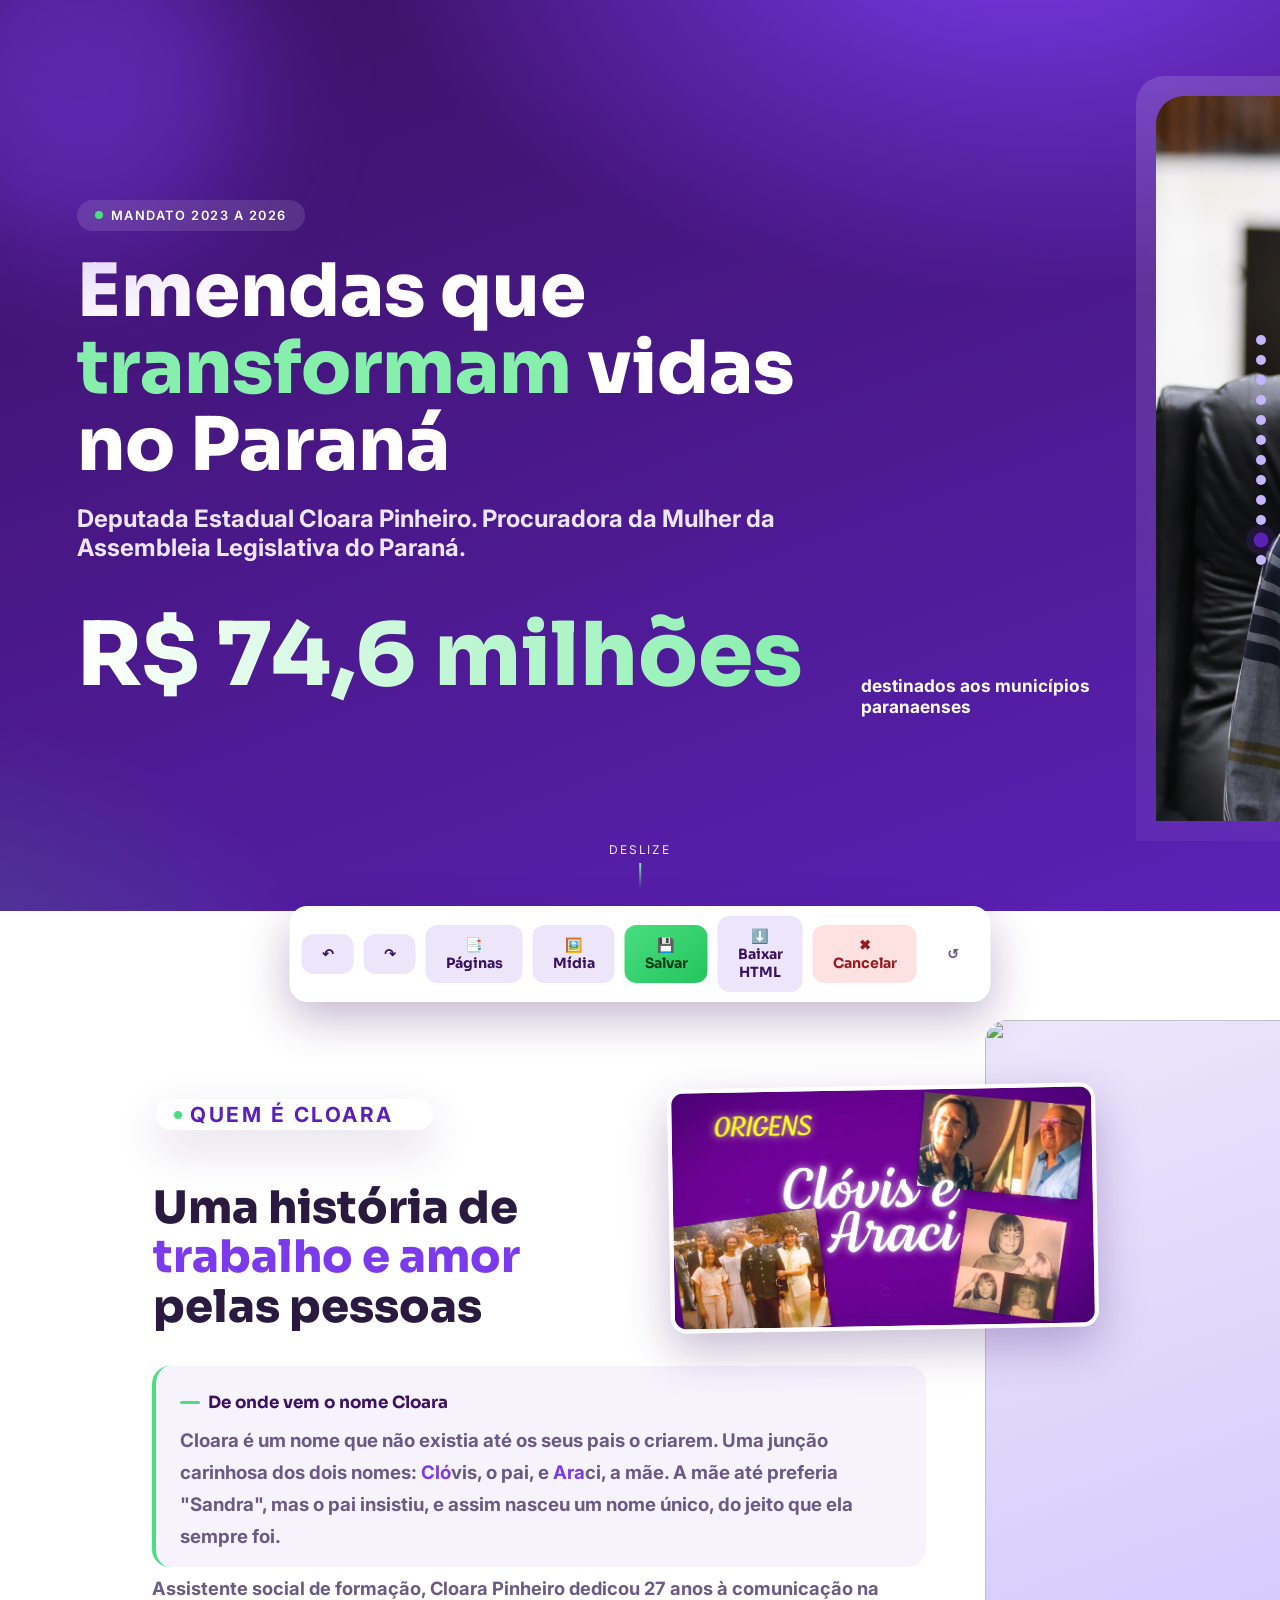
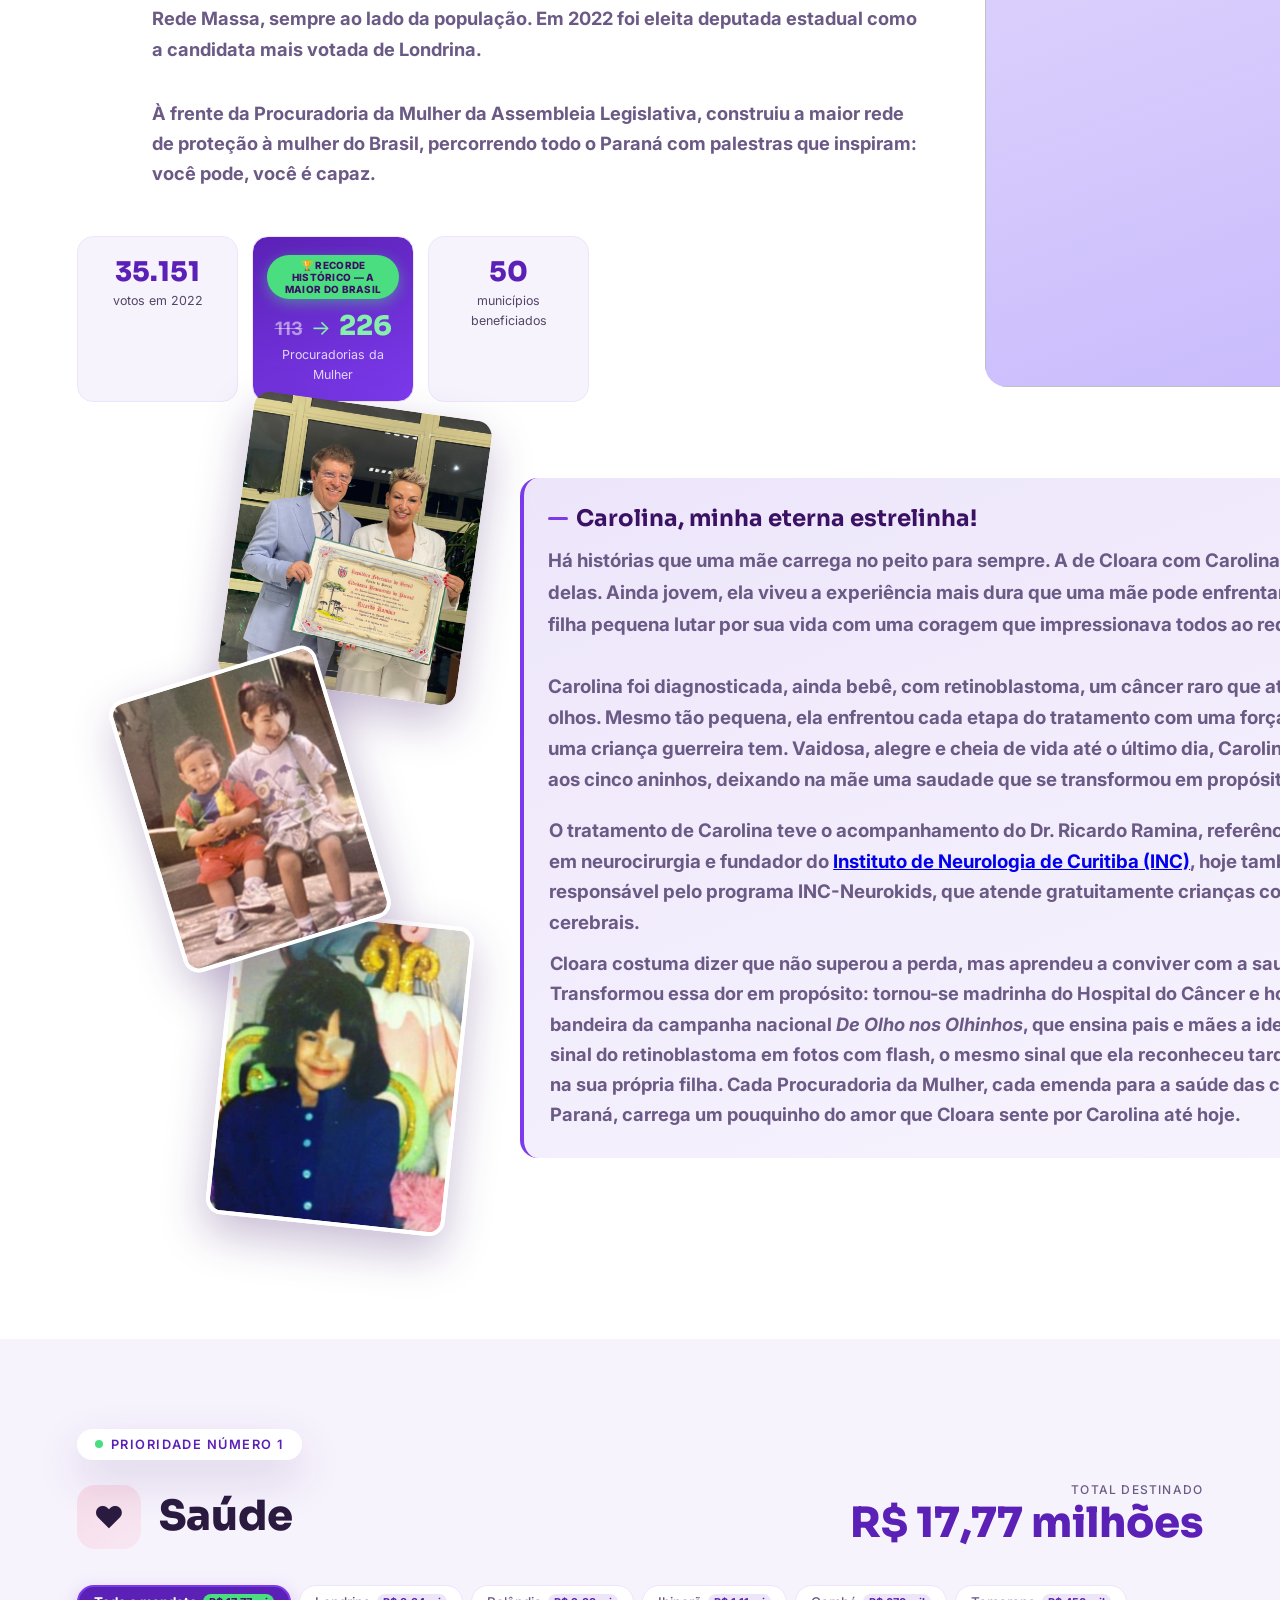
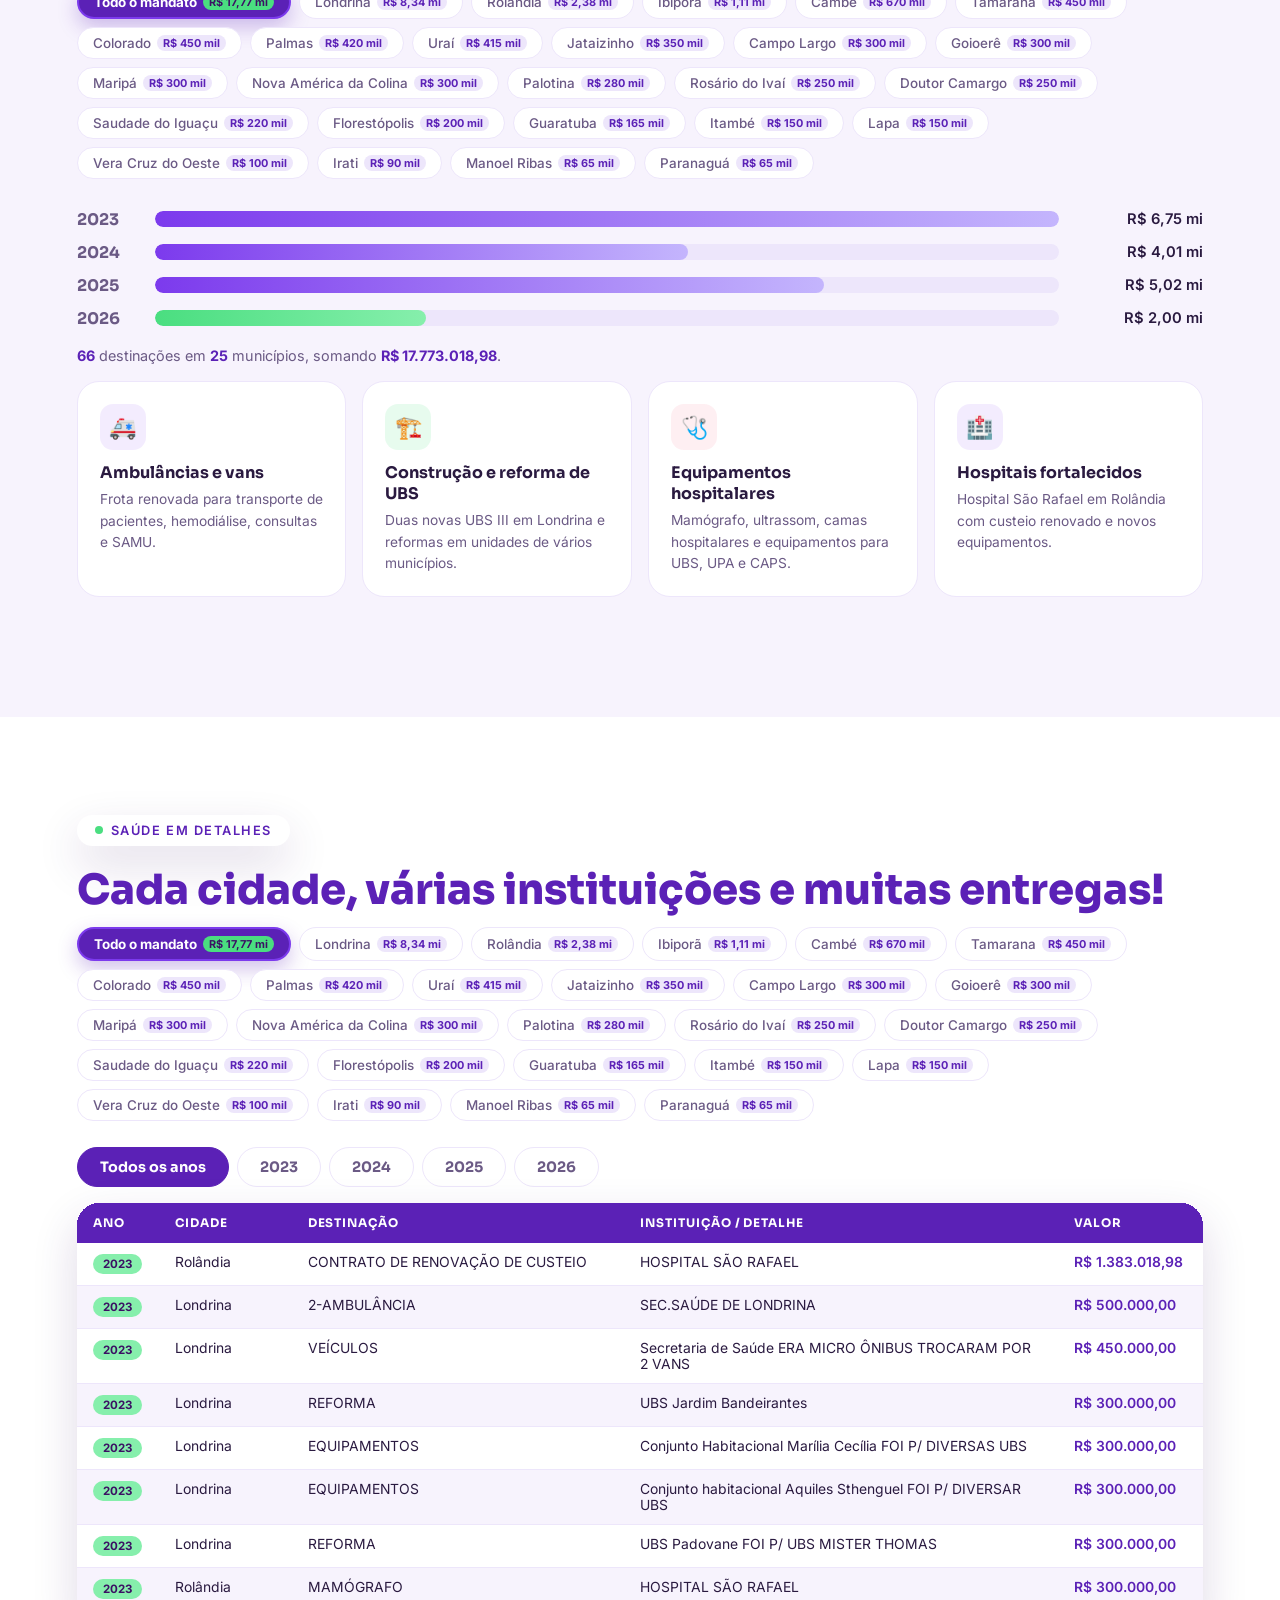
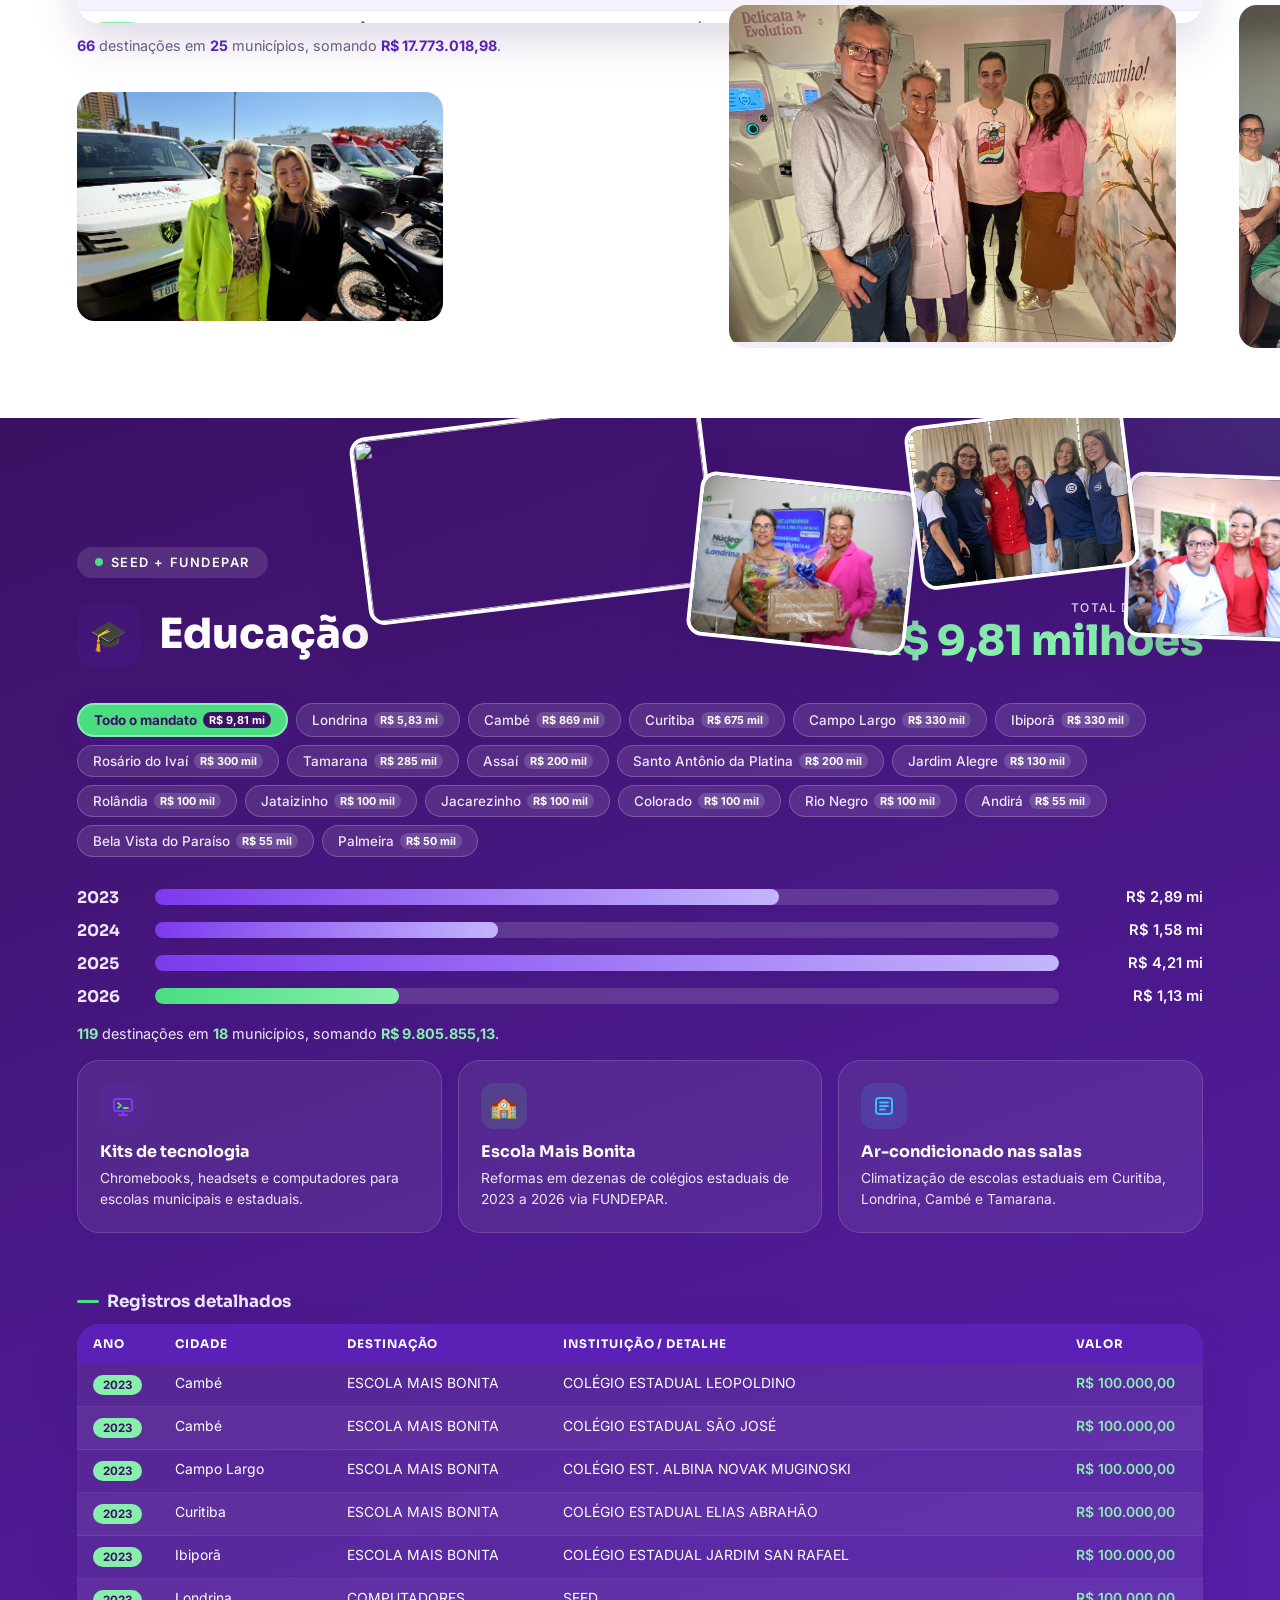
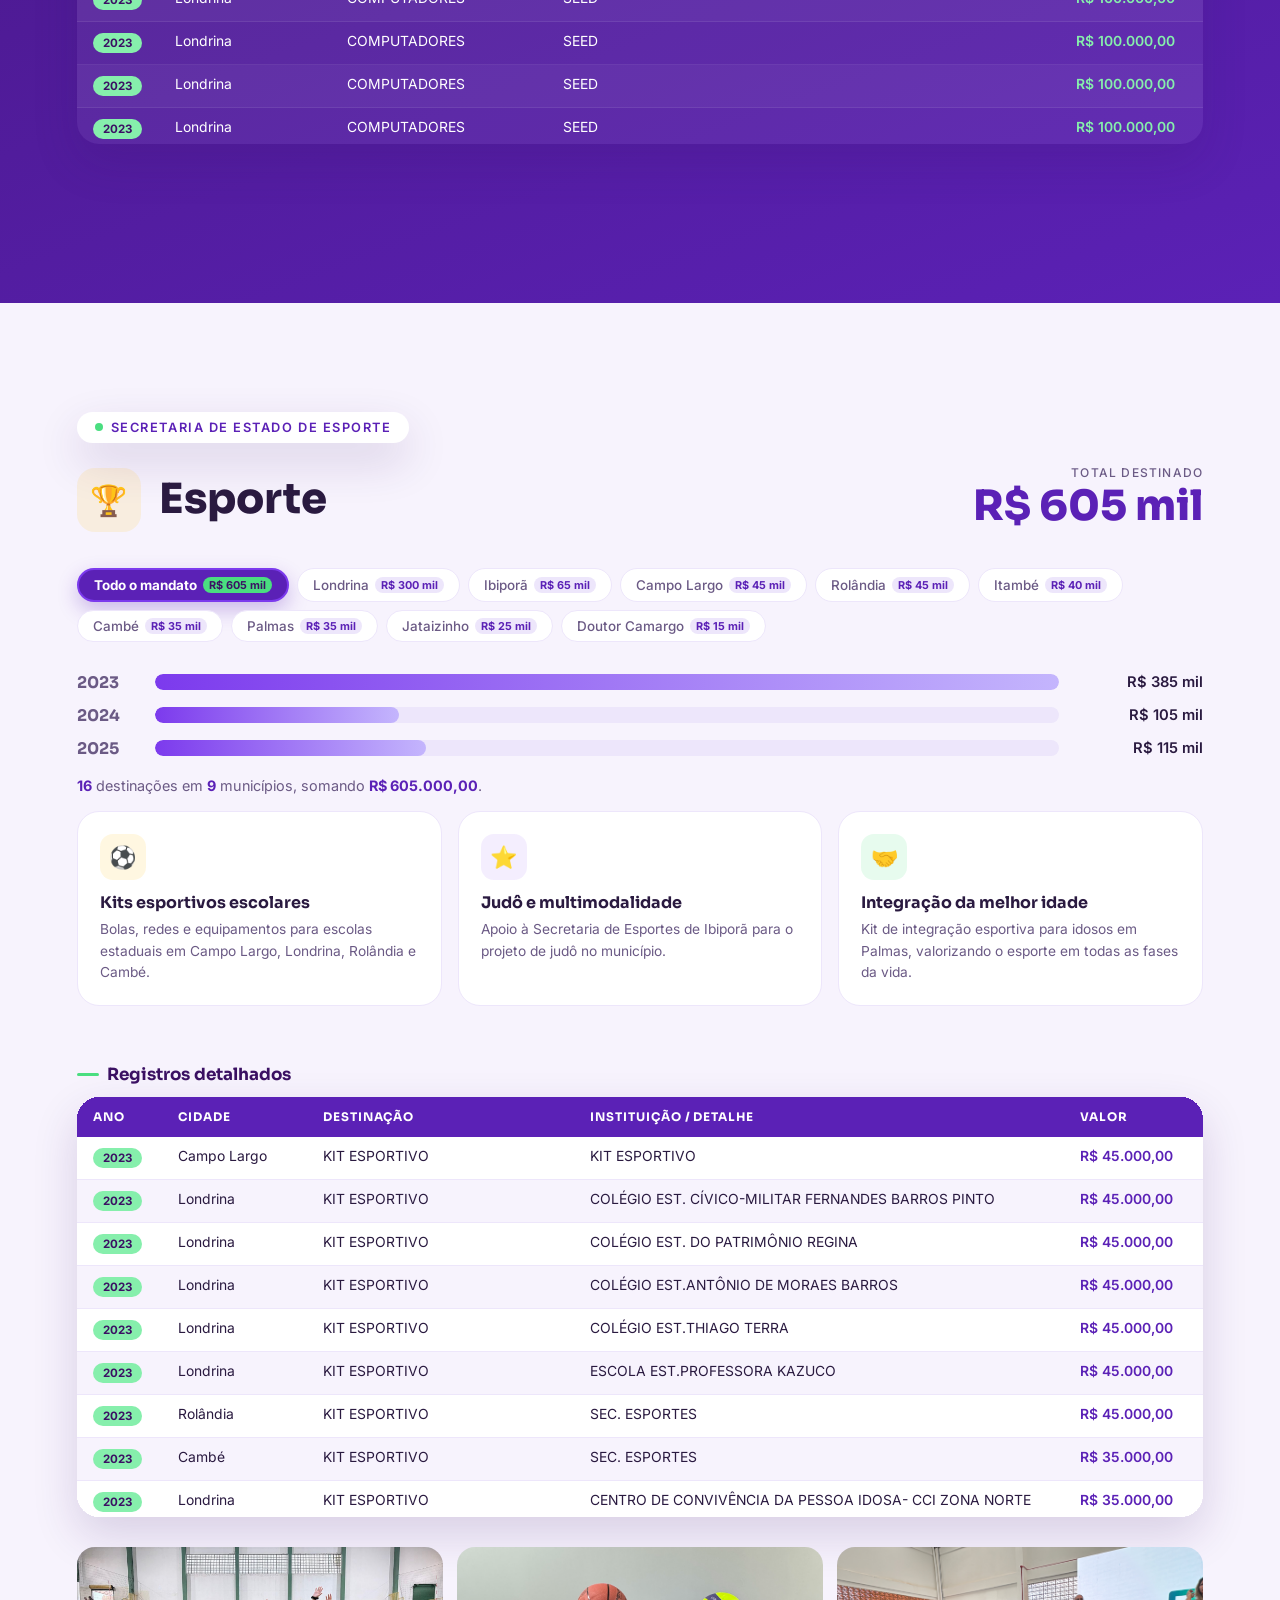
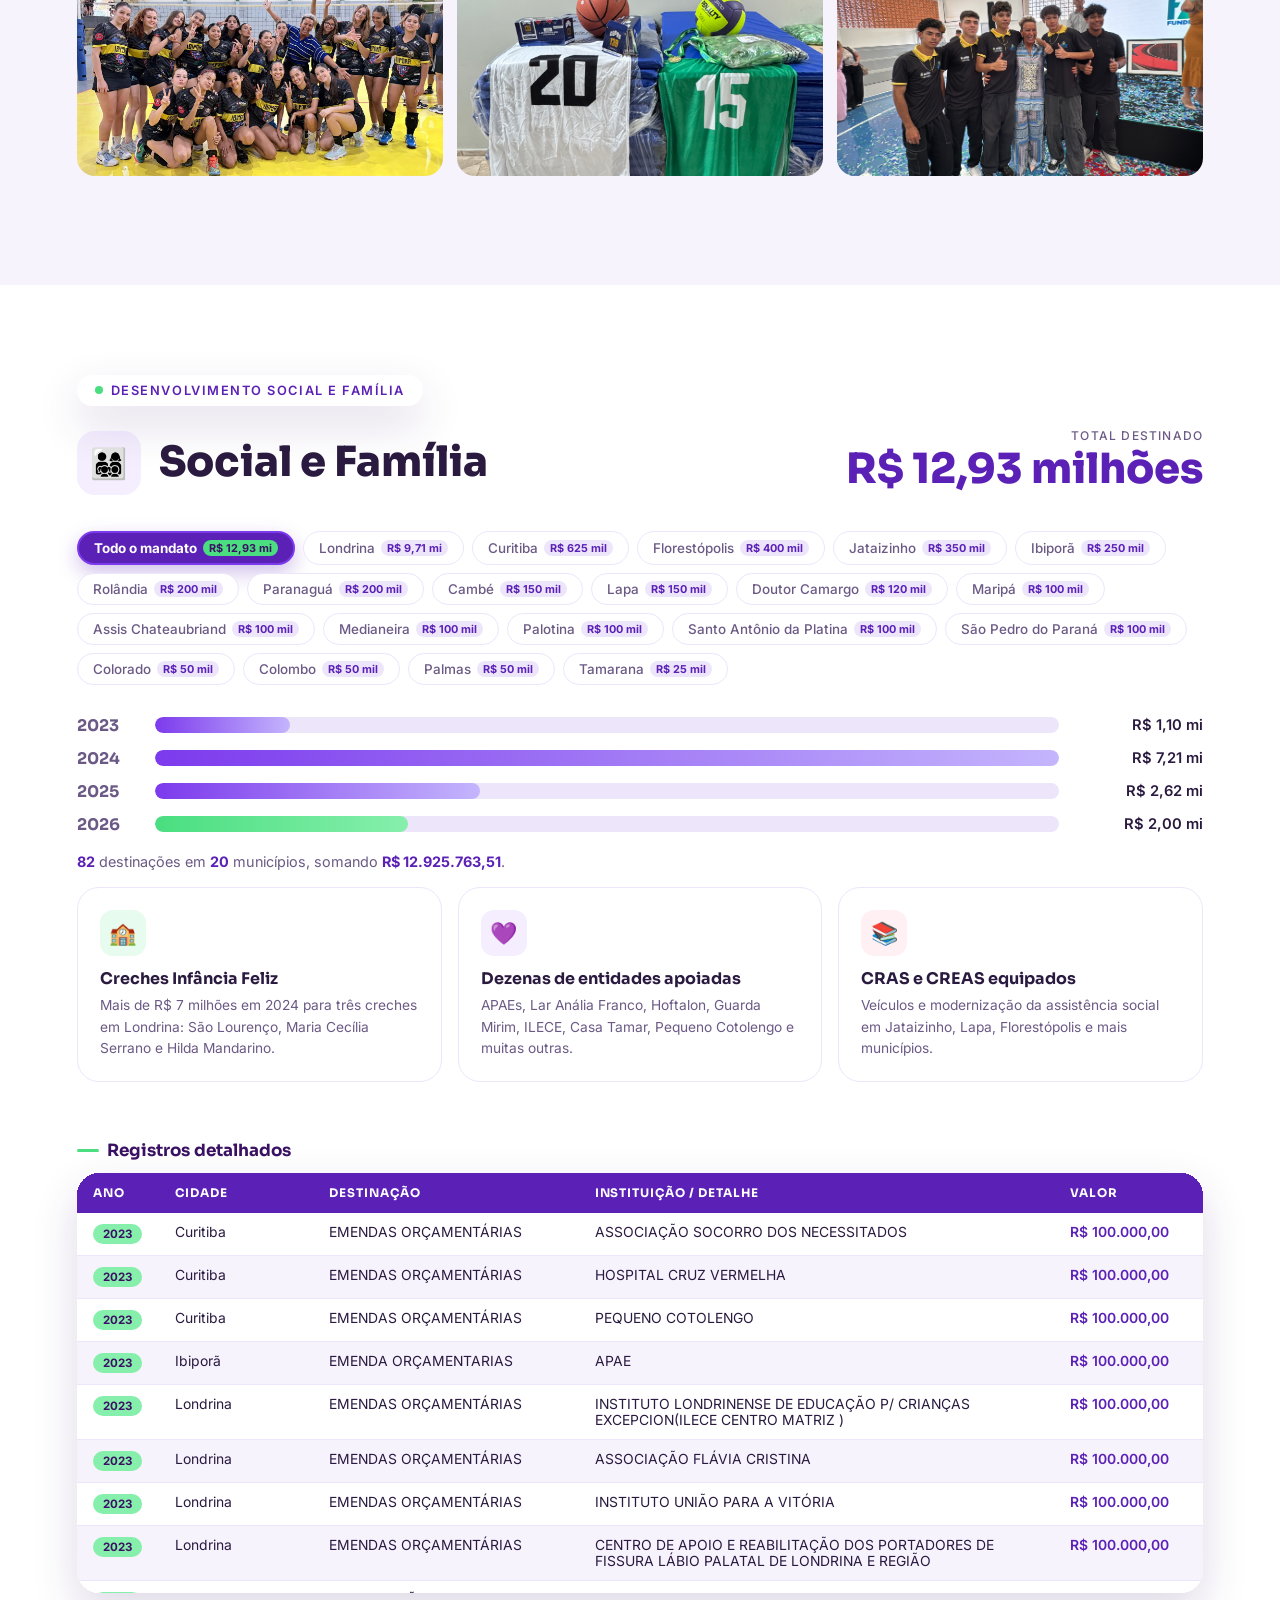
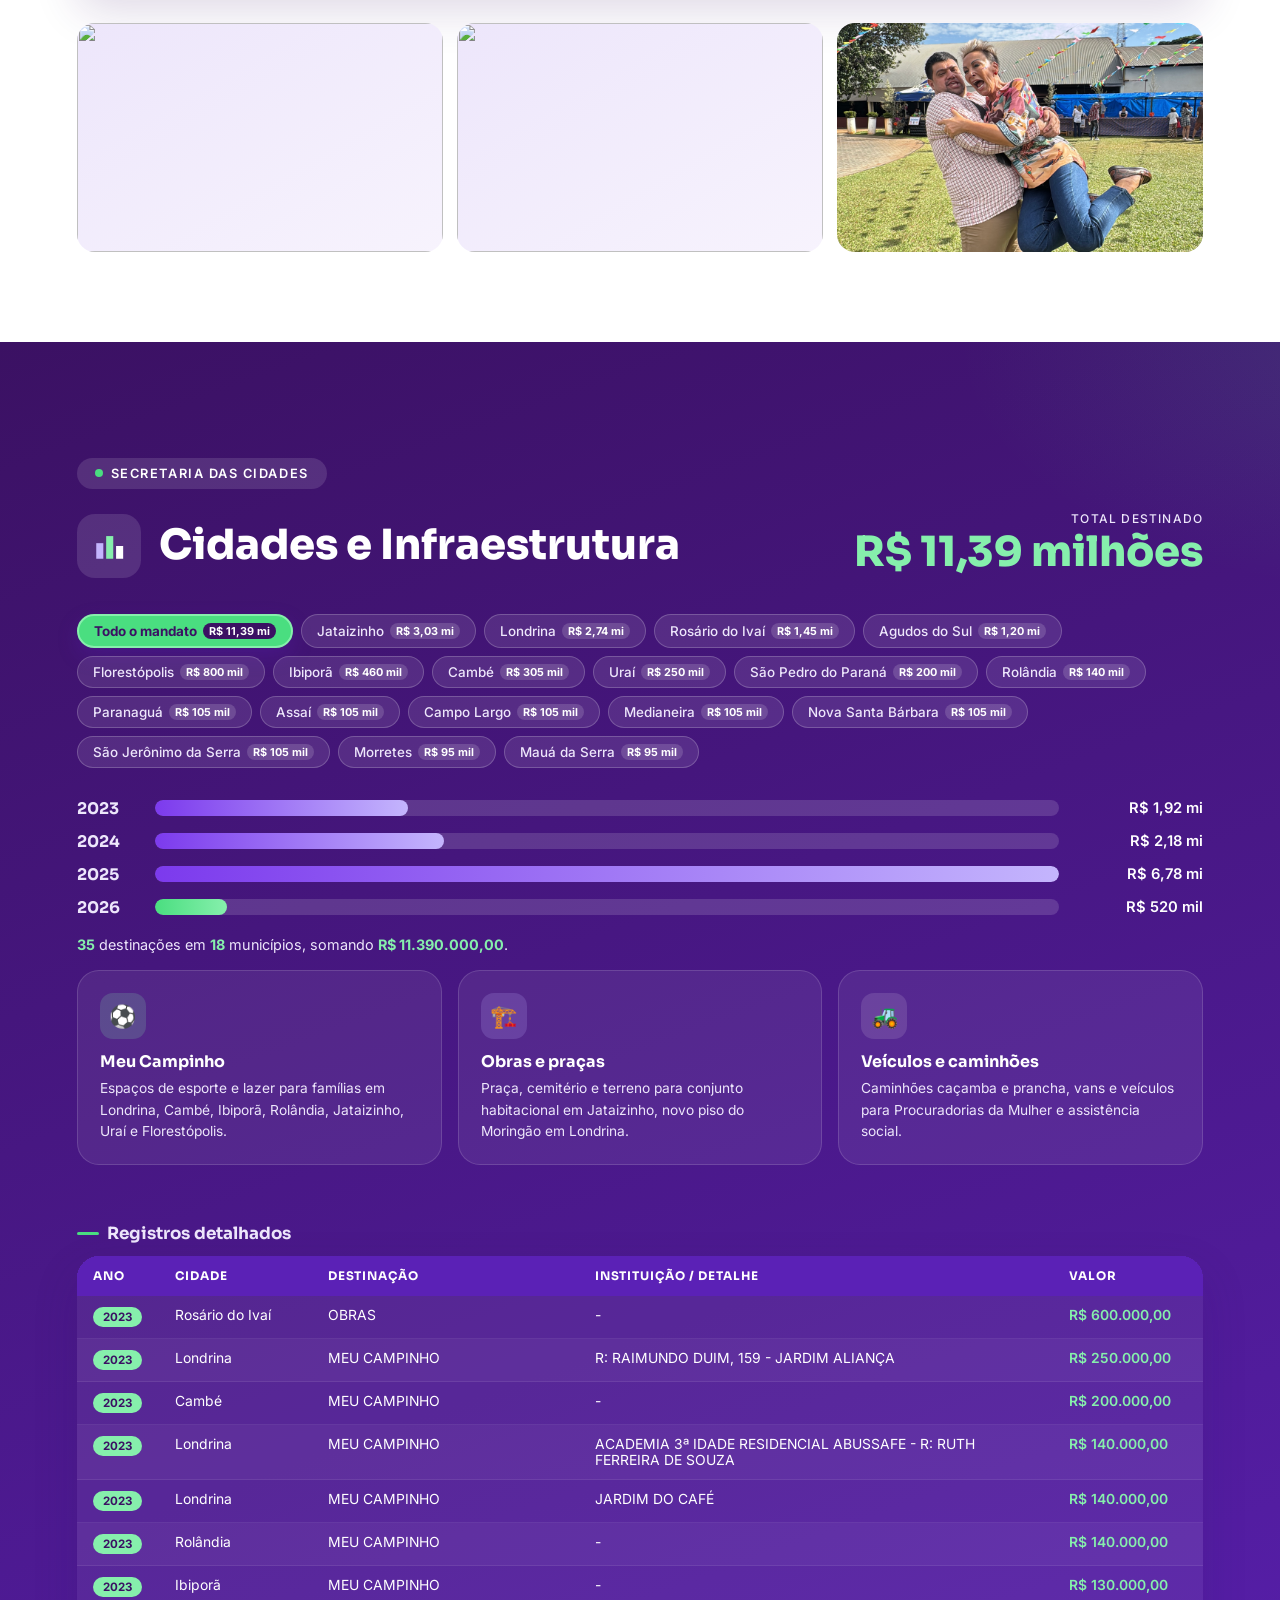
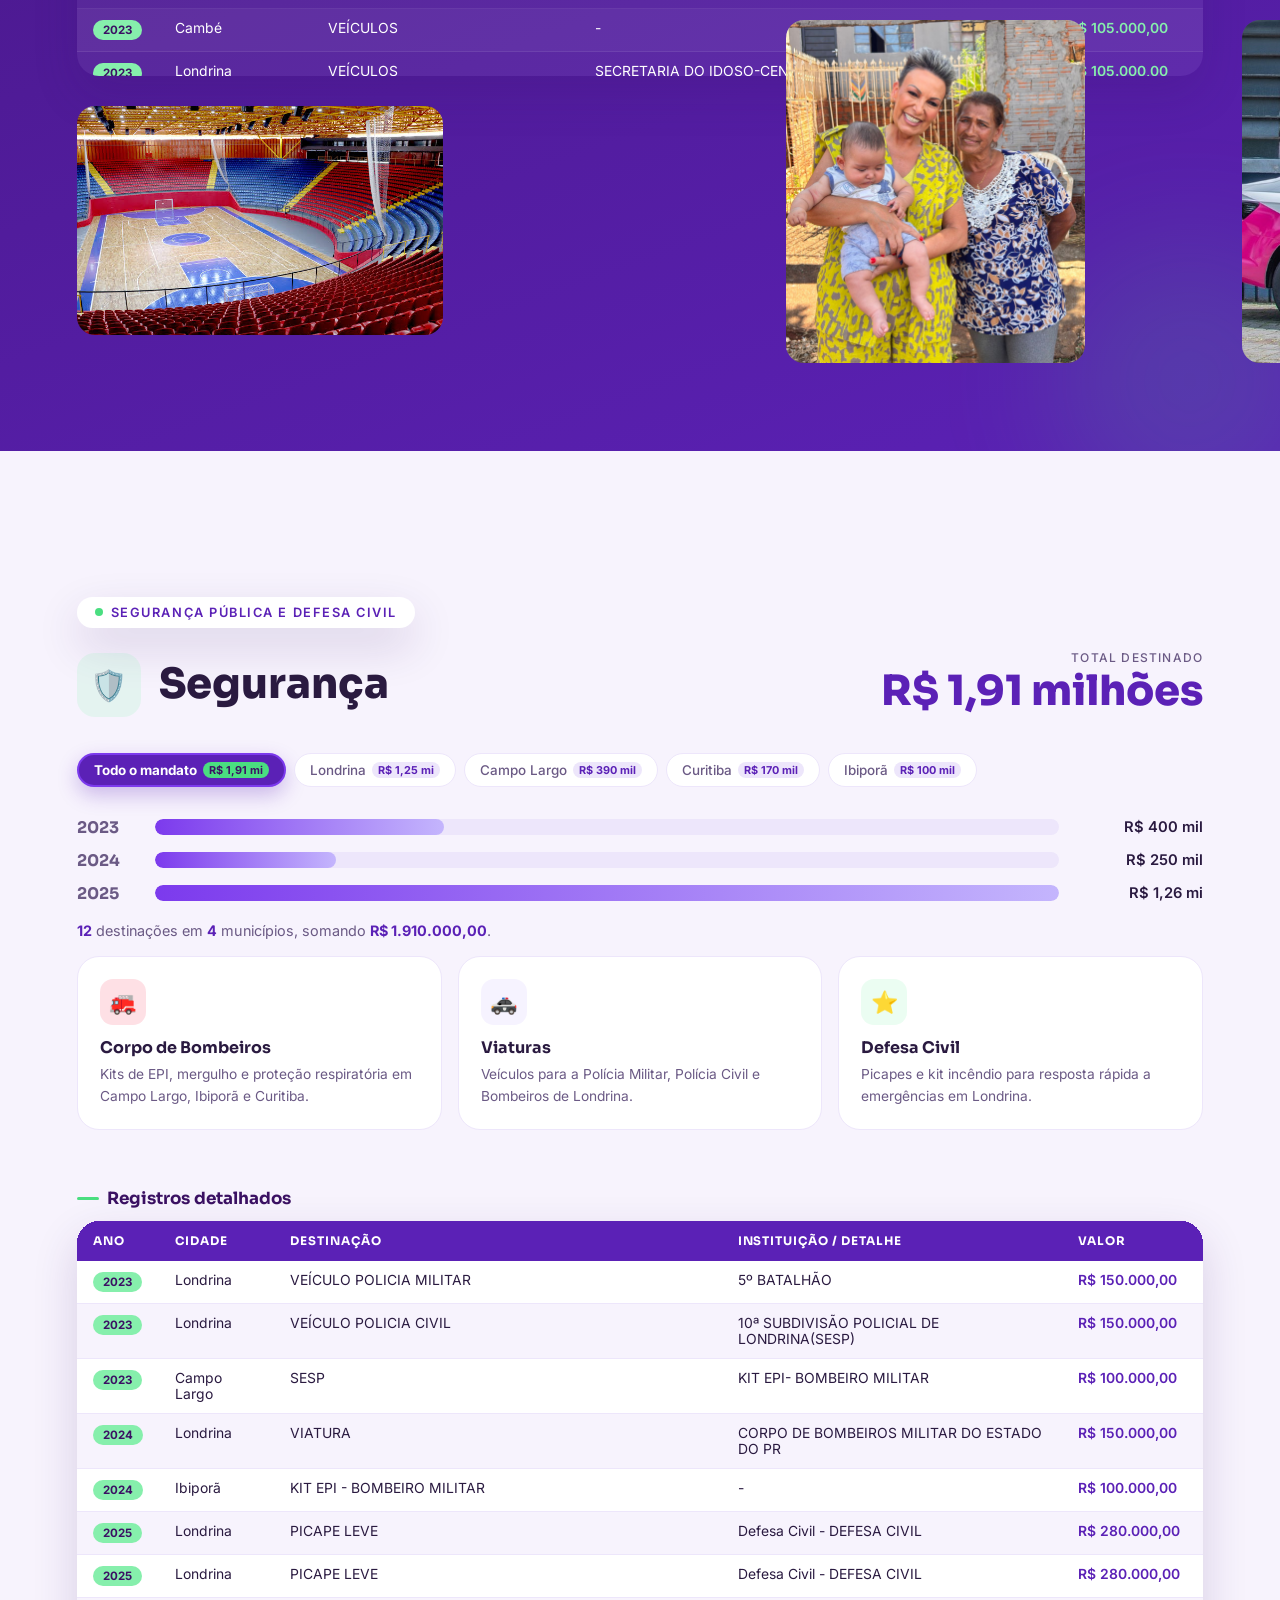
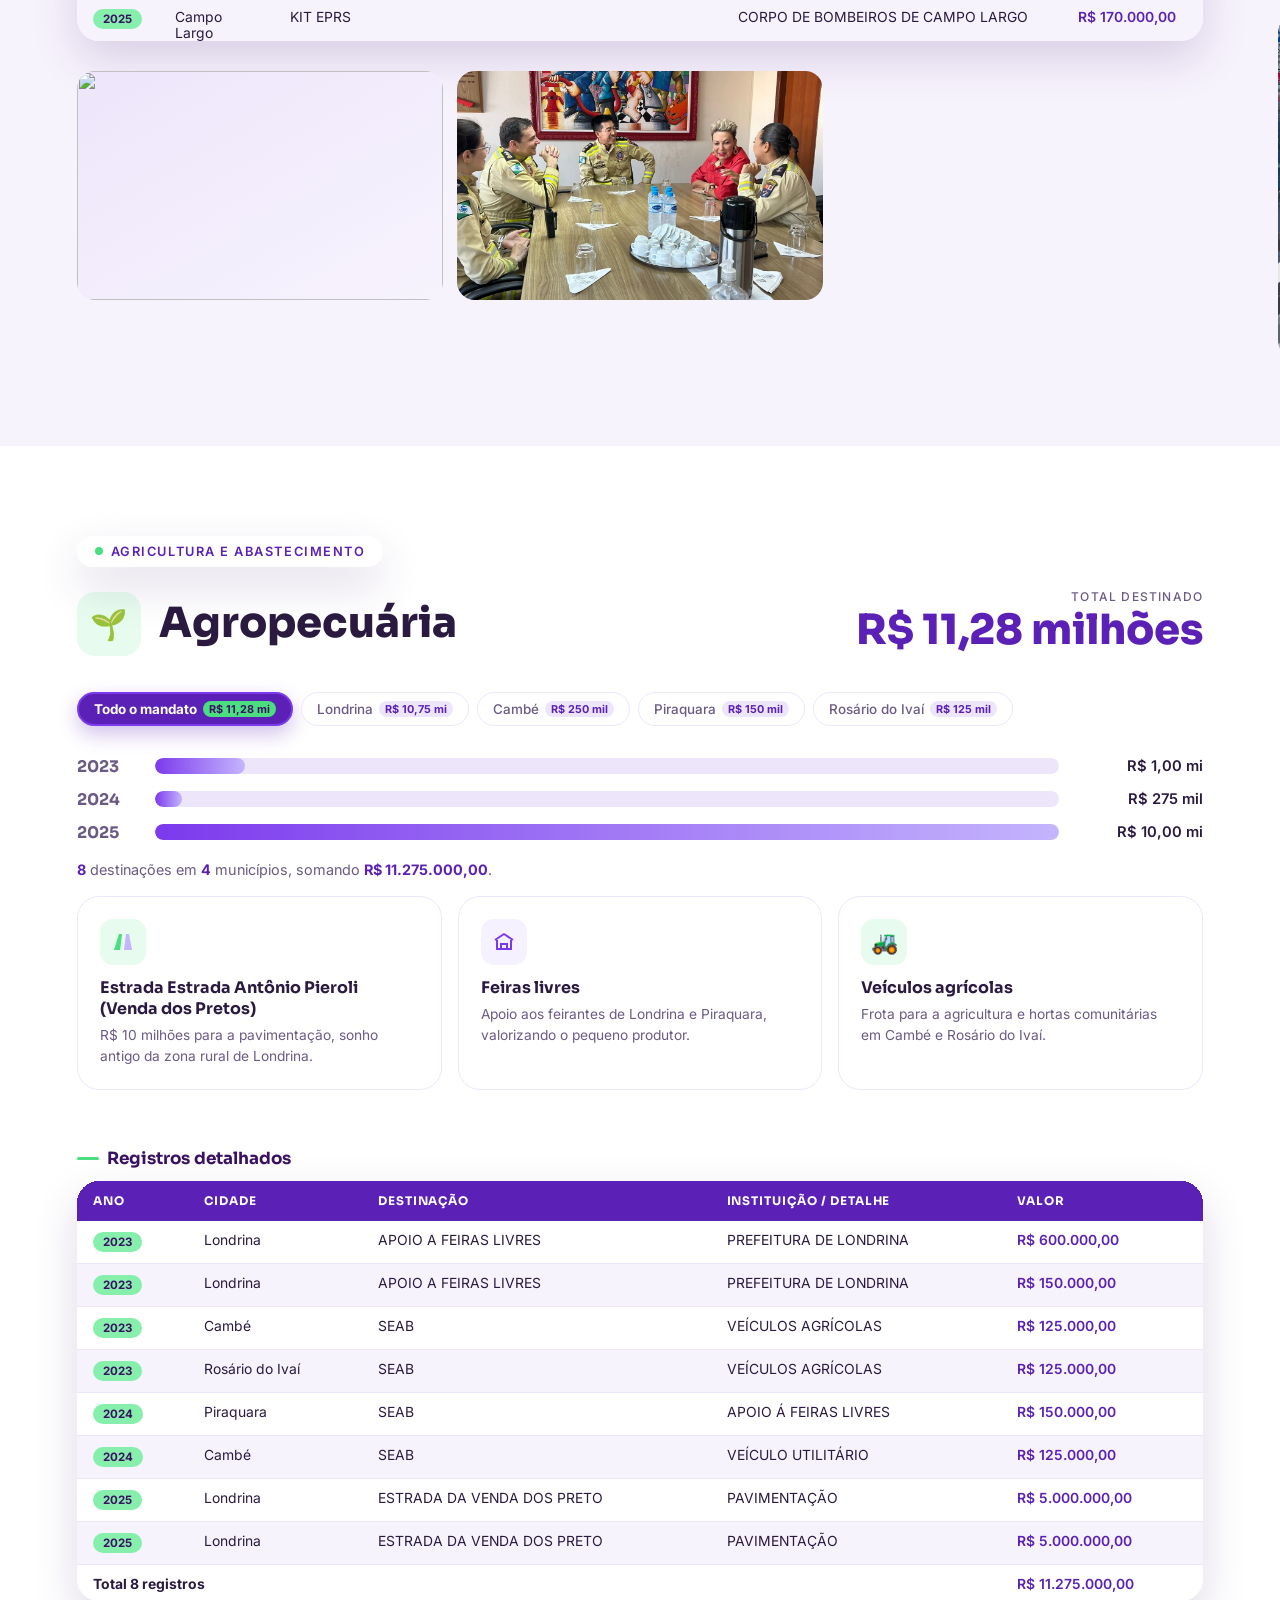
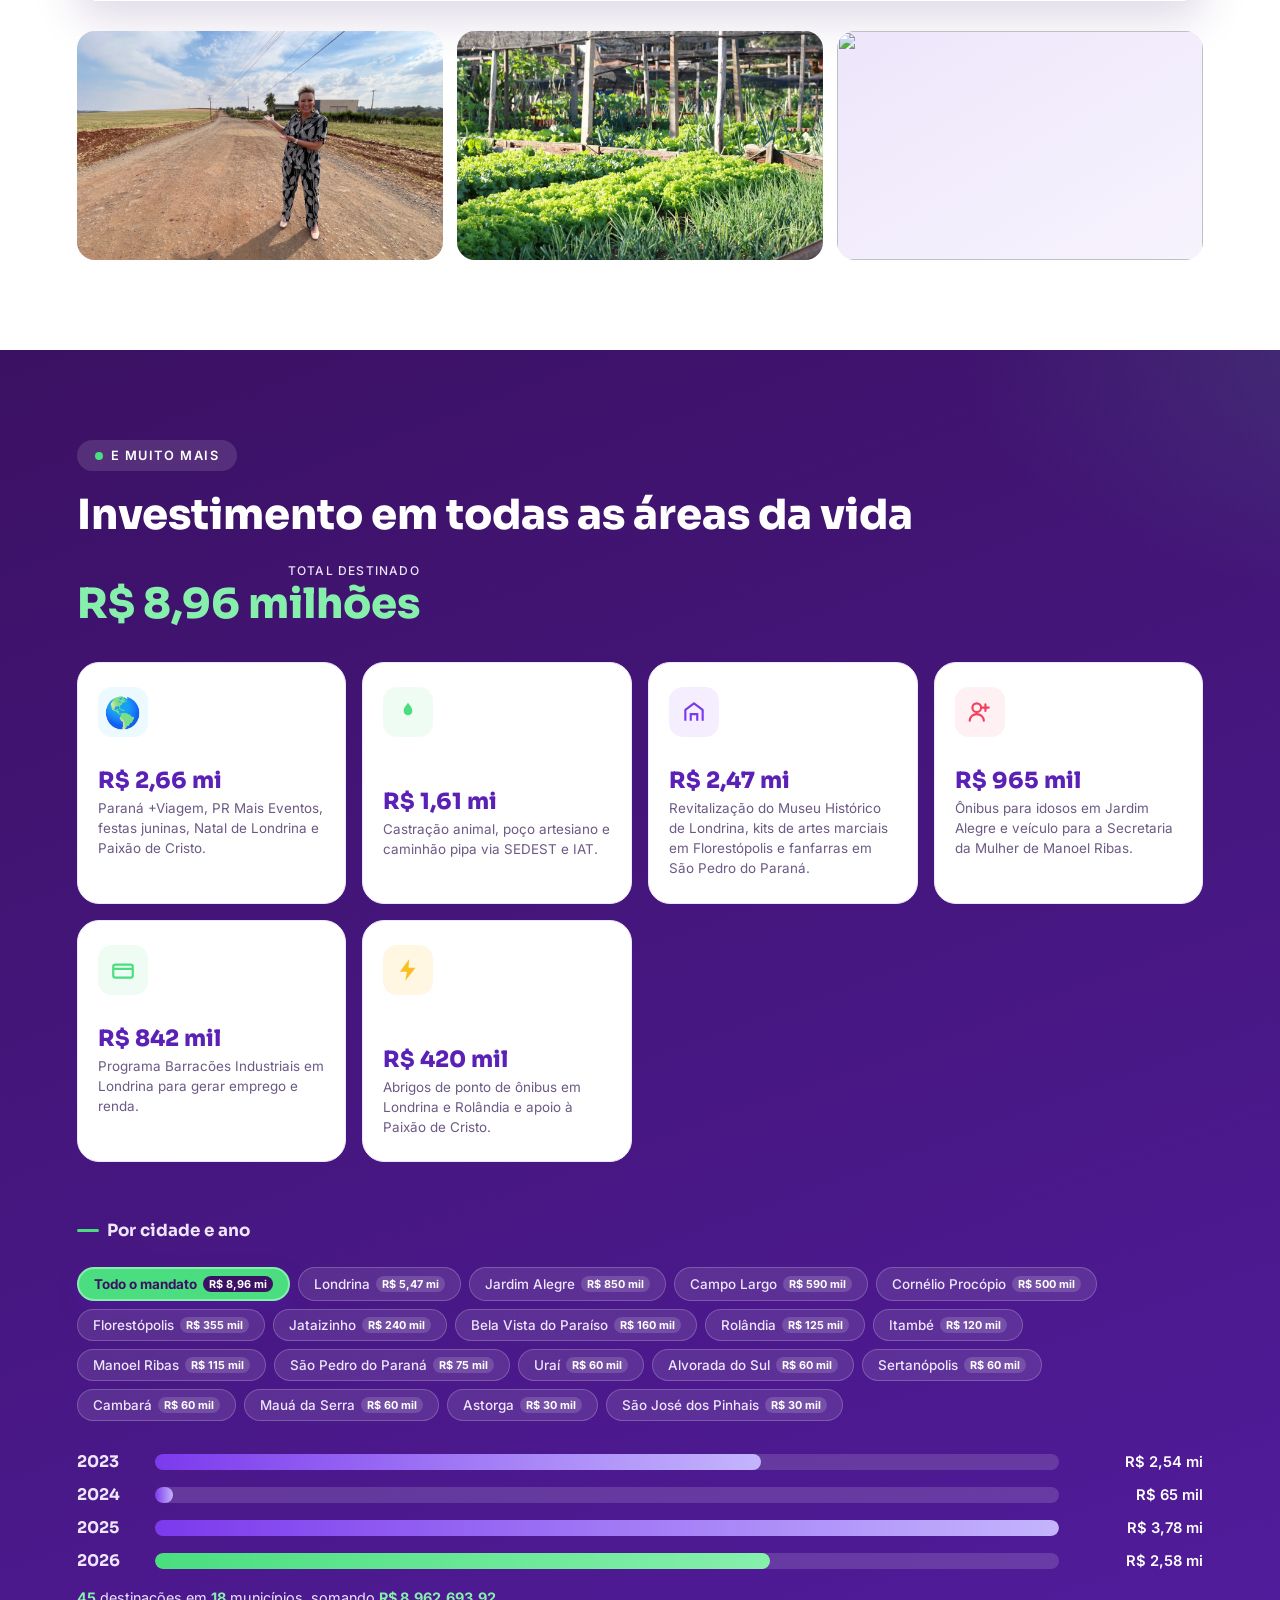
==== index.html @ 6454e016 "Add historic record highlight: 113 to 226 Procuradorias da Mulher" ====
<!DOCTYPE html>
<html lang="pt-BR">
<head>
<meta charset="UTF-8">
<meta name="viewport" content="width=1440">
<title>Emendas Destinadas | Deputada Cloara Pinheiro</title>
<link rel="preconnect" href="https://fonts.googleapis.com">
<link href="https://fonts.googleapis.com/css2?family=Sora:wght@400;600;700;800&amp;family=Inter:wght@400;500;600&amp;display=swap" rel="stylesheet">
<style>
:root{
  --roxo-900:#3B1163;--roxo-700:#5B21B6;--roxo-500:#7C3AED;
  --lilas-300:#C4B5FD;--lilas-100:#EDE6FB;--lilas-50:#F7F3FD;
  --verde-300:#86EFAC;--verde-400:#4ADE80;--verde-glow:rgba(134,239,172,.45);
  --branco:#FFFFFF;--texto:#2A1A40;--texto-suave:#6B5A85;
  --radius:22px;--shadow:0 18px 45px rgba(59,17,99,.16);
}
*{margin:0;padding:0;box-sizing:border-box}
html{scroll-behavior:smooth}
body{font-family:'Inter',sans-serif;color:var(--texto);background:var(--lilas-50);overflow-x:hidden}
h1,h2,h3,h4,.display{font-family:'Sora',sans-serif}

.nav-dots{position:fixed;right:14px;top:50%;transform:translateY(-50%);display:flex;flex-direction:column;gap:10px;z-index:90}
.nav-dots a{width:10px;height:10px;border-radius:50%;background:var(--lilas-300);transition:.3s;display:block}
.nav-dots a.ativo{background:var(--roxo-700);transform:scale(1.5);box-shadow:0 0 0 5px rgba(124,58,237,.15)}
@media(max-width:720px){.nav-dots{display:none}}

section{min-height:100svh;padding:90px 6vw;display:flex;flex-direction:column;justify-content:center;position:relative;overflow:hidden}
.tag{display:inline-flex;align-items:center;gap:8px;background:var(--branco);color:var(--roxo-700);font-weight:600;font-size:.8rem;letter-spacing:.12em;text-transform:uppercase;padding:8px 18px;border-radius:999px;box-shadow:var(--shadow);width:max-content;margin-bottom:22px}
.tag .pontinho{width:8px;height:8px;border-radius:50%;background:var(--verde-400);animation:pulseDot 2s infinite}
@keyframes pulseDot{0%,100%{box-shadow:0 0 0 0 var(--verde-glow)}50%{box-shadow:0 0 0 8px transparent}}

/* HERO */
.hero{background:radial-gradient(1200px 700px at 80% -10%,#7C3AED 0%,transparent 55%),radial-gradient(900px 600px at -10% 110%,#4ADE8033 0%,transparent 50%),linear-gradient(160deg,var(--roxo-900) 0%,var(--roxo-700) 100%);color:var(--branco);align-items:flex-start}
.hero .tag{background:rgba(255,255,255,.12);color:var(--branco);box-shadow:none;backdrop-filter:blur(6px)}
.hero h1{font-size:clamp(2.2rem,6vw,4.6rem);font-weight:800;line-height:1.05;max-width:14ch}
.hero h1 span{color:var(--verde-300)}
.hero p.sub{margin-top:20px;font-size:clamp(1rem,2vw,1.25rem);color:var(--lilas-100);max-width:46ch}
.hero .valor-hero{margin-top:38px;display:flex;align-items:baseline;gap:14px;flex-wrap:wrap}
.hero .valor-hero .num{font-family:'Sora',sans-serif;font-size:clamp(2.6rem,8vw,5.5rem);font-weight:800;background:linear-gradient(90deg,#fff,var(--verde-300));-webkit-background-clip:text;background-clip:text;color:transparent}
.hero .valor-hero small{font-size:clamp(.9rem,1.6vw,1.15rem);color:var(--lilas-100)}
.foto-capa{position:absolute;right:5vw;bottom:0;width:min(420px,42vw);aspect-ratio:3/4;border-radius:28px 28px 0 0;background:linear-gradient(180deg,rgba(255,255,255,.14),rgba(255,255,255,.05));border:2px dashed rgba(255,255,255,.35);border-bottom:none;display:flex;align-items:center;justify-content:center;color:var(--lilas-100);font-size:.9rem;text-align:center;padding:20px;backdrop-filter:blur(4px)}
.foto-capa img{width:100%;height:100%;object-fit:cover;border-radius:28px 28px 0 0}
@media(max-width:860px){
  .foto-capa{position:relative;right:auto;width:100%;max-width:340px;margin:40px auto 0;aspect-ratio:4/3;border-radius:24px;border-bottom:2px dashed rgba(255,255,255,.35)}
  .hero{align-items:center;text-align:center}.hero .tag{margin-inline:auto}.hero .valor-hero{justify-content:center}
}
.scroll-hint{position:absolute;left:50%;bottom:22px;transform:translateX(-50%);color:var(--lilas-100);font-size:.75rem;letter-spacing:.15em;text-transform:uppercase;display:flex;flex-direction:column;align-items:center;gap:6px}
.scroll-hint .seta{width:2px;height:26px;background:linear-gradient(180deg,var(--verde-300),transparent);animation:desce 1.6s infinite}
@keyframes desce{0%{transform:scaleY(.2);transform-origin:top}60%{transform:scaleY(1)}100%{opacity:0}}

/* SOBRE */
.sobre{background:var(--branco)}
.sobre-grid{display:grid;grid-template-columns:1fr 1.1fr;gap:50px;align-items:center}
@media(max-width:860px){.sobre-grid{grid-template-columns:1fr}}
.foto-sobre{aspect-ratio:4/5;border-radius:var(--radius);background:linear-gradient(160deg,var(--lilas-100),var(--lilas-300));border:2px dashed var(--roxo-500);display:flex;align-items:center;justify-content:center;color:var(--roxo-700);font-size:.9rem;text-align:center;padding:20px;position:relative;overflow:hidden}
.foto-sobre img{position:absolute;inset:0;width:100%;height:100%;object-fit:cover}
.sobre h2{font-size:clamp(1.8rem,4vw,2.8rem);font-weight:800;line-height:1.1;margin-bottom:18px}
.sobre h2 em{font-style:normal;color:var(--roxo-500)}
.sobre p{color:var(--texto-suave);margin-bottom:14px;font-size:1.02rem;line-height:1.65}
.mini-stats{display:grid;grid-template-columns:repeat(3,1fr);gap:14px;margin-top:26px}
@media(max-width:520px){.mini-stats{grid-template-columns:1fr 1fr}}
.mini-stats .card{background:var(--lilas-50);border-radius:16px;padding:18px 14px;text-align:center;border:1px solid var(--lilas-100);transition:.3s}
.mini-stats .card:hover{transform:translateY(-4px);box-shadow:var(--shadow)}
.mini-stats .num{font-family:'Sora',sans-serif;font-weight:800;font-size:1.7rem;color:var(--roxo-700)}
.mini-stats .card.destaque{background:linear-gradient(160deg,var(--roxo-700),var(--roxo-500));color:#fff}
.mini-stats .card.destaque .num{color:var(--verde-300)}
.mini-stats small{font-size:.78rem;color:inherit;opacity:.8}
.selo-recorde{font-size:.62rem;font-weight:800;letter-spacing:.03em;text-transform:uppercase;background:var(--verde-400);color:var(--roxo-900);padding:4px 10px;border-radius:999px;display:inline-block;margin-bottom:10px;box-shadow:0 4px 14px rgba(74,222,128,.45);animation:pulseSelo 2s ease-in-out infinite}
@keyframes pulseSelo{0%,100%{transform:scale(1)}50%{transform:scale(1.06)}}
.crescimento{display:flex;align-items:baseline;justify-content:center;gap:8px}
.crescimento .de{font-size:1.15rem;font-weight:700;color:rgba(255,255,255,.5);text-decoration:line-through;text-decoration-color:rgba(255,255,255,.45)}
.crescimento .seta{font-size:1.3rem;color:var(--verde-300)}
.historia-extra{display:grid;grid-template-columns:1fr 1fr;gap:20px;margin-top:36px}
@media(max-width:760px){.historia-extra{grid-template-columns:1fr}}
.cartao-historia{background:var(--lilas-50);border-radius:18px;padding:26px 24px;border-left:4px solid var(--verde-400);transition:.3s}
.cartao-historia:hover{transform:translateY(-3px);box-shadow:var(--shadow)}
.cartao-historia.carolina{border-left-color:var(--roxo-500);background:linear-gradient(160deg,var(--lilas-100),var(--lilas-50))}
.cartao-historia h3{font-family:'Sora',sans-serif;font-size:1.05rem;color:var(--roxo-900);margin-bottom:12px;display:flex;align-items:center;gap:8px}
.cartao-historia h3::before{content:'';width:20px;height:3px;border-radius:2px;background:var(--verde-400);flex:none}
.cartao-historia.carolina h3::before{background:var(--roxo-500)}
.cartao-historia p{font-size:.92rem;color:var(--texto-suave);line-height:1.7;margin-bottom:10px}
.cartao-historia p:last-child{margin-bottom:0}
.cartao-historia .estrela{color:var(--roxo-500);font-weight:700}
.cartao-historia a{color:var(--roxo-700);font-weight:600;text-decoration:none;border-bottom:1.5px solid var(--verde-400)}
.cartao-historia a:hover{color:var(--roxo-900)}

/* ÍCONES */
.icone{width:64px;height:64px;border-radius:18px;display:flex;align-items:center;justify-content:center;flex:none}
.icone svg{width:34px;height:34px}
.icone .emoji-icone{font-size:30px;line-height:1}
.anim-batida{animation:batida 1.6s ease-in-out infinite}
@keyframes batida{0%,100%{transform:scale(1)}25%{transform:scale(1.12)}40%{transform:scale(1)}55%{transform:scale(1.09)}}
.anim-flutua{animation:flutua 3.2s ease-in-out infinite}
@keyframes flutua{0%,100%{transform:translateY(0)}50%{transform:translateY(-7px)}}
.anim-gira{animation:gira 7s linear infinite}
@keyframes gira{to{transform:rotate(360deg)}}
.anim-balanca{animation:balanca 2.6s ease-in-out infinite}
@keyframes balanca{0%,100%{transform:rotate(-6deg)}50%{transform:rotate(6deg)}}
.anim-pisca{animation:pisca 2.2s ease-in-out infinite}
@keyframes pisca{0%,100%{opacity:1}50%{opacity:.45}}
.anim-cresce{animation:cresce 2.4s ease-in-out infinite}
@keyframes cresce{0%,100%{transform:scaleY(.85);transform-origin:bottom}50%{transform:scaleY(1.05)}}
@media(prefers-reduced-motion:reduce){*,*::before,*::after{animation-duration:.001s!important;animation-iteration-count:1!important;transition:none!important}}

/* TEMA */
.tema .cabecalho{display:flex;align-items:flex-end;justify-content:space-between;gap:24px;flex-wrap:wrap;margin-bottom:22px}
.titulo-tema{display:flex;align-items:center;gap:18px}
.tema h2{font-size:clamp(1.7rem,3.6vw,2.6rem);font-weight:800;line-height:1.1}
.tema .total{font-family:'Sora',sans-serif;font-weight:800;font-size:clamp(1.6rem,4vw,2.6rem);color:var(--roxo-700);white-space:nowrap;text-align:right}
.tema .total small{display:block;font-family:'Inter';font-weight:500;font-size:.75rem;color:var(--texto-suave);letter-spacing:.1em;text-transform:uppercase}
.tema h3{font-size:1.05rem;font-weight:700;margin:26px 0 12px;color:var(--roxo-900);display:flex;align-items:center;gap:8px}
.tema h3::before{content:'';width:22px;height:3px;border-radius:2px;background:var(--verde-400)}

/* filtro cidades */
.filtro-cidades{display:flex;flex-wrap:wrap;gap:8px;margin:14px 0 20px}
.chip{background:var(--branco);border:1px solid var(--lilas-100);padding:7px 15px;border-radius:999px;font-size:.84rem;font-weight:500;color:var(--texto-suave);transition:.25s;cursor:pointer;user-select:none;display:inline-flex;align-items:center;gap:6px}
.chip:hover{border-color:var(--verde-400);color:var(--roxo-700);transform:translateY(-2px)}
.chip .cnt{font-size:.68rem;background:var(--lilas-100);color:var(--roxo-700);padding:1px 6px;border-radius:99px;font-weight:700}
.chip.forte{background:var(--roxo-700);color:#fff;border-color:var(--roxo-700);box-shadow:0 8px 20px rgba(91,33,182,.28)}
.chip.forte .cnt{background:var(--verde-400);color:var(--roxo-900)}
.chip.mandato{border-width:2px;border-color:var(--roxo-500);font-weight:700}

/* barras */
.barras{display:grid;gap:12px;margin:10px 0}
.barra{display:grid;grid-template-columns:64px 1fr 130px;align-items:center;gap:14px}
@media(max-width:560px){.barra{grid-template-columns:50px 1fr 100px}}
.barra .ano{font-family:'Sora',sans-serif;font-weight:700;color:var(--texto-suave)}
.barra .trilho{height:16px;background:var(--lilas-100);border-radius:99px;overflow:hidden}
.barra .preenche{height:100%;width:0;border-radius:99px;background:linear-gradient(90deg,var(--roxo-500),var(--lilas-300));transition:width 1.1s cubic-bezier(.22,1,.36,1)}
.barra.verde .preenche{background:linear-gradient(90deg,var(--verde-400),var(--verde-300))}
.barra .valor{font-weight:600;font-size:.92rem;text-align:right;color:var(--texto);transition:.3s}
.resumo-filtro{font-size:.9rem;color:var(--texto-suave);margin:8px 0 6px;min-height:1.3em}
.resumo-filtro b{color:var(--roxo-700)}

/* cards de entrega */
.entregas{display:grid;grid-template-columns:repeat(auto-fit,minmax(220px,1fr));gap:16px;margin-top:10px}
.entrega{background:var(--branco);border-radius:var(--radius);padding:22px;border:1px solid var(--lilas-100);transition:.3s}
.entrega:hover{transform:translateY(-5px);box-shadow:var(--shadow);border-color:var(--lilas-300)}
.entrega h4{font-family:'Sora',sans-serif;font-size:1rem;margin-bottom:6px}
.entrega p{font-size:.86rem;color:var(--texto-suave);line-height:1.55}
.entrega .icone{width:46px;height:46px;border-radius:13px;margin-bottom:12px}
.entrega .icone svg{width:24px;height:24px}
.entrega .icone .emoji-icone{font-size:22px}

/* fotos */
.faixa-fotos{display:grid;grid-template-columns:repeat(3,1fr);gap:14px;margin-top:30px}
@media(max-width:720px){.faixa-fotos{grid-template-columns:1fr}}
.slot-foto{aspect-ratio:16/10;border-radius:18px;background:linear-gradient(150deg,var(--lilas-100),var(--lilas-50));border:2px dashed var(--lilas-300);display:flex;align-items:center;justify-content:center;color:var(--texto-suave);font-size:.82rem;position:relative;overflow:hidden}
.galeria-espalhada{display:flex;flex-wrap:wrap;gap:22px;margin-top:32px;justify-content:center;align-items:center}
.slot-foto.mini{width:150px;height:112px;flex:none;aspect-ratio:auto;font-size:.72rem;box-shadow:var(--shadow);padding:8px;text-align:center}
.slot-foto.mini:nth-child(1){transform:rotate(-6deg)}
.slot-foto.mini:nth-child(2){transform:rotate(4deg) translateY(16px)}
.slot-foto.mini:nth-child(3){transform:rotate(-3deg) translateY(-10px)}
.slot-foto.mini:hover{transform:scale(1.05) rotate(0deg);z-index:5;transition:.3s}
.slot-foto img{position:absolute;inset:0;width:100%;height:100%;object-fit:cover}

/* fundos */
.fundo-lilas{background:var(--lilas-50)}
.fundo-branco{background:var(--branco)}
.fundo-roxo{background:radial-gradient(900px 500px at 110% 0%,#4ADE8022 0%,transparent 50%),linear-gradient(160deg,var(--roxo-900),var(--roxo-700));color:#fff}
.fundo-roxo .tema .total,.fundo-roxo.tema .total{color:var(--verde-300)}
.fundo-roxo .total small,.fundo-roxo h3{color:var(--lilas-100)}
.fundo-roxo .barra .ano{color:var(--lilas-100)}
.fundo-roxo .barra .valor{color:#fff}
.fundo-roxo .barra .trilho{background:rgba(255,255,255,.14)}
.fundo-roxo .resumo-filtro{color:var(--lilas-100)}
.fundo-roxo .resumo-filtro b{color:var(--verde-300)}
.fundo-roxo .chip{background:rgba(255,255,255,.1);border-color:rgba(255,255,255,.2);color:var(--lilas-100)}
.fundo-roxo .chip .cnt{background:rgba(255,255,255,.15);color:#fff}
.fundo-roxo .chip.forte{background:var(--verde-400);color:var(--roxo-900);border-color:var(--verde-400)}
.fundo-roxo .chip.forte .cnt{background:var(--roxo-900);color:#fff}
.fundo-roxo .chip.mandato{border-color:var(--verde-300)}
.fundo-roxo .entrega{background:rgba(255,255,255,.07);border-color:rgba(255,255,255,.14)}
.fundo-roxo .entrega p{color:var(--lilas-100)}
.fundo-roxo .slot-foto{background:rgba(255,255,255,.08);border-color:rgba(255,255,255,.3);color:var(--lilas-100)}
.fundo-roxo .tabela-wrap{background:rgba(255,255,255,.06)}
.fundo-roxo td{color:#fff;border-color:rgba(255,255,255,.08)}
.fundo-roxo tr:nth-child(even) td{background:rgba(255,255,255,.04)}
.fundo-roxo tr:hover td{background:rgba(255,255,255,.1)}
.fundo-roxo td.val{color:var(--verde-300)}
.fundo-roxo .tag{background:rgba(255,255,255,.12);color:#fff;box-shadow:none}

/* tabela */
.tabela-wrap{overflow:auto;max-height:420px;border-radius:var(--radius);box-shadow:var(--shadow);background:var(--branco)}
table{width:100%;border-collapse:collapse;min-width:640px}
th{position:sticky;top:0;background:var(--roxo-700);color:#fff;font-family:'Sora',sans-serif;font-size:.74rem;letter-spacing:.08em;text-transform:uppercase;padding:13px 16px;text-align:left;z-index:1}
td{padding:11px 16px;font-size:.87rem;border-bottom:1px solid var(--lilas-100);vertical-align:top}
tr:nth-child(even) td{background:var(--lilas-50)}
tr:hover td{background:var(--lilas-100)}
td.val{font-weight:600;color:var(--roxo-700);white-space:nowrap}
.badge-ano{display:inline-block;background:var(--verde-300);color:var(--roxo-900);font-weight:700;font-size:.72rem;padding:3px 10px;border-radius:99px}
.tabela-vazia{padding:24px;text-align:center;color:var(--texto-suave)}

/* abas ano */
.abas{display:flex;gap:8px;flex-wrap:wrap;margin:6px 0 16px}
.aba{border:none;cursor:pointer;font-family:'Sora',sans-serif;font-weight:700;font-size:.9rem;padding:10px 22px;border-radius:999px;background:var(--branco);color:var(--texto-suave);border:1px solid var(--lilas-100);transition:.25s}
.aba:hover{border-color:var(--roxo-500);color:var(--roxo-700)}
.aba.ativa{background:var(--roxo-700);color:#fff;border-color:var(--roxo-700)}

/* grade demais */
.grade-temas{display:grid;grid-template-columns:repeat(auto-fit,minmax(230px,1fr));gap:16px;margin-top:10px}
.tema-card{background:var(--branco);border-radius:var(--radius);padding:24px 20px;border:1px solid var(--lilas-100);transition:.3s;position:relative;overflow:hidden}
.tema-card::after{content:'';position:absolute;right:-30px;top:-30px;width:90px;height:90px;border-radius:50%;background:var(--verde-glow);filter:blur(20px);opacity:0;transition:.4s}
.tema-card:hover{transform:translateY(-6px);box-shadow:var(--shadow)}
.tema-card:hover::after{opacity:1}
.tema-card .num{font-family:'Sora',sans-serif;font-weight:800;font-size:1.4rem;color:var(--roxo-700);margin:8px 0 4px}
.tema-card p{font-size:.84rem;color:var(--texto-suave);line-height:1.5}
.tema-card .icone{width:50px;height:50px;border-radius:14px}
.tema-card .icone svg{width:26px;height:26px}

/* reveal */
.revela{opacity:0;transform:translateY(30px);transition:opacity .7s ease,transform .7s ease}
.revela.na-tela{opacity:1;transform:none}
.revela.d1{transition-delay:.08s}.revela.d2{transition-delay:.16s}.revela.d3{transition-delay:.24s}.revela.d4{transition-delay:.32s}

/* fim */
.fim{background:linear-gradient(160deg,var(--roxo-900),var(--roxo-700));color:#fff;text-align:center;align-items:center}
.fim h2{font-size:clamp(1.9rem,5vw,3.4rem);font-weight:800;max-width:20ch;line-height:1.15}
.fim h2 span{color:var(--verde-300)}
.fim p{margin-top:18px;color:var(--lilas-100);max-width:52ch;font-size:1.05rem;line-height:1.7}
.fim .assinatura{margin-top:40px;font-family:'Sora',sans-serif;font-weight:700;font-size:1.25rem}
.fim .assinatura .linha2{color:var(--verde-300);font-size:1rem;font-weight:600;margin-top:6px}
.blob{position:absolute;border-radius:50%;filter:blur(60px);opacity:.5;pointer-events:none}
.blob.b1{width:340px;height:340px;background:#7C3AED;top:-90px;left:-90px;animation:flutua 6s ease-in-out infinite}
.blob.b2{width:280px;height:280px;background:#4ADE8044;bottom:-70px;right:-50px;animation:flutua 7s ease-in-out infinite reverse}

/* ==================== EDITOR ==================== */
.chave-edicao{position:fixed;top:16px;left:16px;z-index:200;display:flex;align-items:center;gap:10px;background:#fff;padding:10px 16px;border-radius:999px;box-shadow:0 10px 30px rgba(59,17,99,.25);font-size:.85rem;font-weight:600;color:var(--roxo-900);cursor:pointer;user-select:none;transition:.3s}
.chave-edicao:hover{transform:translateY(-2px)}
.chave-edicao .trilho-chave{width:42px;height:24px;border-radius:99px;background:var(--lilas-100);position:relative;transition:.3s;flex:none}
.chave-edicao .bola{position:absolute;top:3px;left:3px;width:18px;height:18px;border-radius:50%;background:#fff;box-shadow:0 2px 6px rgba(0,0,0,.25);transition:.3s}
body.modo-edicao .chave-edicao .trilho-chave{background:var(--verde-400)}
body.modo-edicao .chave-edicao .bola{left:21px}
body.modo-edicao .chave-edicao{box-shadow:0 10px 30px rgba(74,222,128,.4)}
.barra-edicao{position:fixed;bottom:18px;left:50%;transform:translate(-50%,120px);z-index:200;display:flex;gap:10px;align-items:center;background:#fff;padding:10px 12px;border-radius:18px;box-shadow:0 16px 45px rgba(59,17,99,.3);transition:transform .45s cubic-bezier(.34,1.4,.5,1)}
body.modo-edicao .barra-edicao{transform:translate(-50%,0)}
.barra-edicao button{border:none;cursor:pointer;font-family:'Sora',sans-serif;font-weight:700;font-size:.88rem;padding:11px 20px;border-radius:12px;transition:.25s;display:flex;align-items:center;gap:7px}
.barra-edicao button:hover{transform:translateY(-2px)}
.barra-edicao button:disabled{opacity:.35;cursor:not-allowed;transform:none}
.btn-undo,.btn-redo{background:var(--lilas-100);color:var(--roxo-900);font-size:1.1rem;padding:11px 14px}
.btn-salvar{background:linear-gradient(140deg,var(--verde-400),#22C55E);color:#053B1D}
.btn-baixar{background:var(--lilas-100);color:var(--roxo-900)}
.btn-cancelar{background:#FEE2E2;color:#991B1B}
.btn-reset{background:transparent;color:var(--texto-suave);font-size:1.05rem;padding:11px 10px}
@media(max-width:560px){.barra-edicao button{padding:10px 12px;font-size:.78rem}}
.dica-edicao{position:fixed;top:16px;left:50%;transform:translateX(-50%);z-index:199;background:var(--roxo-900);color:#fff;font-size:.78rem;padding:9px 18px;border-radius:999px;opacity:0;pointer-events:none;transition:.4s;box-shadow:0 10px 25px rgba(59,17,99,.35);white-space:nowrap}
body.modo-edicao .dica-edicao{opacity:1}
@media(max-width:760px){.dica-edicao{white-space:normal;text-align:center;max-width:86vw;top:70px}}
body.modo-edicao .editavel{outline:1.5px dashed transparent;outline-offset:3px;transition:outline-color .2s;cursor:grab}
body.modo-edicao .editavel:hover{outline-color:var(--roxo-500)}
body.modo-edicao .editavel.selecionado{outline:2px solid var(--verde-400);outline-offset:3px;cursor:grabbing}
body.modo-edicao .arrastavel-texto{outline:1.5px dashed transparent;outline-offset:2px;transition:outline-color .2s}
body.modo-edicao .arrastavel-texto:hover{outline-color:var(--verde-400)}
body.modo-edicao [contenteditable="true"]{cursor:text}
body.modo-edicao [contenteditable="true"]:focus{outline:2px solid var(--verde-400);background:rgba(134,239,172,.08);border-radius:4px}
body.modo-edicao .revela{opacity:1!important;transform:none!important}
.mini-toolbar,.texto-toolbar{position:absolute;z-index:210;display:none;gap:5px;background:var(--roxo-900);padding:6px;border-radius:12px;box-shadow:0 12px 30px rgba(0,0,0,.35);align-items:center}
.mini-toolbar.visivel,.texto-toolbar.visivel{display:flex}
.mini-toolbar button,.texto-toolbar button{border:none;cursor:pointer;background:rgba(255,255,255,.1);color:#fff;width:34px;height:34px;border-radius:9px;font-size:.92rem;transition:.2s;display:flex;align-items:center;justify-content:center;font-weight:700}
.mini-toolbar button:hover,.texto-toolbar button:hover{background:var(--verde-400);color:var(--roxo-900)}
.mini-toolbar button.perigo:hover{background:#F87171;color:#fff}
.cor-wrap{position:relative;width:34px;height:34px;border-radius:9px;overflow:hidden;background:rgba(255,255,255,.1);display:flex;align-items:center;justify-content:center;font-size:.9rem;color:#fff}
.cor-wrap input{position:absolute;inset:-6px;width:150%;height:150%;opacity:0;cursor:pointer}
.cor-wrap .amostra{position:absolute;bottom:3px;left:6px;right:6px;height:4px;border-radius:2px;background:#fff}
.texto-toolbar .sep{width:1px;height:22px;background:rgba(255,255,255,.2);margin:0 2px}
.popover-icones{position:absolute;z-index:220;display:none;background:#fff;border-radius:16px;padding:14px;box-shadow:0 18px 50px rgba(59,17,99,.35);width:250px}
.popover-icones.visivel{display:block}
.popover-icones h5{font-family:'Sora',sans-serif;font-size:.8rem;color:var(--roxo-900);margin-bottom:10px}
.grade-icones{display:grid;grid-template-columns:repeat(5,1fr);gap:6px}
.grade-icones button{border:1px solid var(--lilas-100);background:var(--lilas-50);border-radius:10px;font-size:1.25rem;cursor:pointer;aspect-ratio:1;transition:.2s;display:flex;align-items:center;justify-content:center}
.grade-icones button:hover{border-color:var(--verde-400);transform:scale(1.12)}
.popover-icones .linha-anim{display:flex;gap:6px;flex-wrap:wrap;margin-top:10px}
.popover-icones .linha-anim button{border:1px solid var(--lilas-100);background:#fff;border-radius:99px;font-size:.7rem;font-weight:600;color:var(--texto-suave);padding:5px 10px;cursor:pointer}
.popover-icones .linha-anim button:hover{border-color:var(--roxo-500);color:var(--roxo-700)}
.toast-salvo{position:fixed;bottom:90px;left:50%;transform:translate(-50%,20px);background:var(--roxo-900);color:#fff;font-size:.85rem;font-weight:600;padding:12px 24px;border-radius:99px;opacity:0;pointer-events:none;transition:.4s;z-index:230;box-shadow:0 12px 30px rgba(0,0,0,.3)}
.toast-salvo.mostra{opacity:1;transform:translate(-50%,0)}
img.enquadrando{outline:2px dashed var(--verde-400);outline-offset:-2px;cursor:move;user-select:none;-webkit-user-drag:none}
.enquadra-toolbar{position:absolute;z-index:212;display:none;align-items:center;gap:6px;background:var(--roxo-900);padding:7px 8px;border-radius:12px;box-shadow:0 12px 30px rgba(0,0,0,.35)}
.enquadra-toolbar.visivel{display:flex}
.enquadra-toolbar button{border:none;cursor:pointer;background:rgba(255,255,255,.1);color:#fff;width:32px;height:32px;border-radius:9px;font-size:.95rem;font-weight:700;display:flex;align-items:center;justify-content:center;transition:.2s}
.enquadra-toolbar button:hover{background:var(--verde-400);color:var(--roxo-900)}
.enquadra-toolbar .concluir{background:var(--verde-400);color:var(--roxo-900);width:auto;padding:0 14px;gap:5px;font-family:'Sora'}
.enquadra-toolbar .dica-mini{color:var(--lilas-100);font-size:.72rem;padding:0 6px;white-space:nowrap}
.moldura-selecao{position:absolute;z-index:205;border:2px solid var(--verde-400);border-radius:6px;display:none;pointer-events:none}
.moldura-selecao.visivel{display:block}
.alca{position:absolute;width:14px;height:14px;background:#fff;border:2px solid var(--verde-400);border-radius:4px;pointer-events:auto}
.alca[data-h="nw"]{top:-8px;left:-8px;cursor:nwse-resize}
.alca[data-h="n"]{top:-8px;left:50%;margin-left:-7px;cursor:ns-resize}
.alca[data-h="ne"]{top:-8px;right:-8px;cursor:nesw-resize}
.alca[data-h="e"]{top:50%;right:-8px;margin-top:-7px;cursor:ew-resize}
.alca[data-h="se"]{bottom:-8px;right:-8px;cursor:nwse-resize}
.alca[data-h="s"]{bottom:-8px;left:50%;margin-left:-7px;cursor:ns-resize}
.alca[data-h="sw"]{bottom:-8px;left:-8px;cursor:nesw-resize}
.alca[data-h="w"]{top:50%;left:-8px;margin-top:-7px;cursor:ew-resize}
.alca-rotacao{position:absolute;top:-34px;left:50%;margin-left:-9px;width:18px;height:18px;border-radius:50%;background:var(--roxo-700);border:2px solid #fff;pointer-events:auto;cursor:grab;box-shadow:0 3px 8px rgba(0,0,0,.3)}
.alca-rotacao::after{content:'';position:absolute;top:16px;left:7px;width:2px;height:16px;background:var(--verde-400)}
#marquee{position:fixed;border:1.5px dashed var(--roxo-500);background:rgba(124,58,237,.08);z-index:250;pointer-events:none;display:none;border-radius:4px}
.alca-altura-secao{position:absolute;left:0;right:0;bottom:-8px;height:18px;z-index:60;display:none;align-items:center;justify-content:center;cursor:ns-resize}
body.modo-edicao .alca-altura-secao{display:flex}
.alca-altura-secao .grip-linha{width:64px;height:5px;border-radius:99px;background:var(--roxo-500);opacity:.3;transition:.2s}
.alca-altura-secao:hover .grip-linha{opacity:1;background:var(--verde-400);width:90px}
.linha-guia{position:fixed;background:var(--verde-400);z-index:206;pointer-events:none;display:none}
.linha-guia.v{width:1px}
.linha-guia.h{height:1px}
@media print{.chave-edicao,.barra-edicao,.dica-edicao,.mini-toolbar,.texto-toolbar,.popover-icones,.toast-salvo,.nav-dots,.moldura-selecao{display:none!important}}
.efeito-interno{display:flex;align-items:center;justify-content:center;width:100%;height:100%}
img.efeito-interno{display:block;object-fit:cover}

/* ==================== RESPONSIVIDADE MOBILE (editor) ==================== */
@media(max-width:700px){
  .barra-edicao{
    max-width:94vw; overflow-x:auto; justify-content:flex-start;
    -webkit-overflow-scrolling:touch; scrollbar-width:thin;
  }
  .barra-edicao button{flex:none}
  .chave-edicao{top:10px;left:10px;padding:8px 12px;font-size:.78rem}
  .chave-edicao .trilho-chave{width:36px;height:21px}
  .chave-edicao .bola{width:15px;height:15px}
  .popover-icones{max-width:88vw!important;width:auto!important}
  .mini-toolbar,.texto-toolbar{max-width:92vw;overflow-x:auto}
  .alca{width:20px;height:20px} /* alças maiores pra facilitar o toque no celular */
  .alca[data-h="nw"]{top:-11px;left:-11px}
  .alca[data-h="ne"]{top:-11px;right:-11px}
  .alca[data-h="se"]{bottom:-11px;right:-11px}
  .alca[data-h="sw"]{bottom:-11px;left:-11px}
  .alca-rotacao{width:24px;height:24px;top:-40px;margin-left:-12px}
  .alca-altura-secao{height:26px}
  .alca-altura-secao .grip-linha{width:80px;height:6px}
}

/* ==================== FORÇA PAISAGEM NO CELULAR ==================== */
/* Em telas pequenas em pé, pede pra girar o aparelho antes de mostrar o conteúdo.
   No computador (paisagem por natureza) isso nunca aparece. */
.aviso-girar{
  display:none;
  position:fixed; inset:0; z-index:99999;
  background:radial-gradient(1200px 700px at 80% -10%, #7C3AED 0%, transparent 55%),
             linear-gradient(160deg,var(--roxo-900) 0%,var(--roxo-700) 100%);
  color:#fff;
  flex-direction:column; align-items:center; justify-content:center;
  text-align:center; padding:40px; gap:18px;
}
.aviso-girar .icone-girar{font-size:3.6rem; animation:giraTelefone 1.8s ease-in-out infinite}
@keyframes giraTelefone{0%,100%{transform:rotate(0deg)}45%,55%{transform:rotate(90deg)}}
.aviso-girar h2{font-family:'Sora',sans-serif;font-size:1.4rem;font-weight:800;max-width:22ch}
.aviso-girar p{color:var(--lilas-100);font-size:.95rem;max-width:32ch;line-height:1.6}
/* a detecção de "é celular?" agora é feita por JavaScript (veja script no fim do body),
   porque a página usa uma largura de layout fixa (pra ficar idêntica à versão web),
   e por isso o CSS sozinho não consegue mais saber o tamanho físico do aparelho. */
html.precisa-girar .aviso-girar{display:flex}
html.precisa-girar body > *:not(.aviso-girar){display:none!important}
</style>
</head>
<body>

<div class="aviso-girar">
  <div class="icone-girar">📱</div>
  <h2>Gire seu celular</h2>
  <p>Esse conteúdo foi feito pra visualização na horizontal. Vire seu aparelho de lado pra continuar.</p>
</div>

<script>
(function(){
  /* detecta celular pelo tamanho FÍSICO da tela (não muda com o truque de largura fixa) */
  function ehCelular(){ return Math.min(screen.width, screen.height) <= 900; }
  function estaEmPe(){ return window.matchMedia('(orientation: portrait)').matches; }
  function atualiza(){
    document.documentElement.classList.toggle('precisa-girar', ehCelular() && estaEmPe());
  }
  atualiza();
  window.addEventListener('resize', atualiza);
  window.addEventListener('orientationchange', atualiza);
})();
</script>

<nav class="nav-dots" aria-label="Navegação">
  <a href="#capa" title="Capa" class=""></a><a href="#sobre" title="Sobre" class=""></a><a href="#saude" title="Saúde" class=""></a>
  <a href="#saude-detalhes" title="Saúde detalhes" class=""></a><a href="#educacao" title="Educação" class=""></a><a href="#esporte" title="Esporte" class=""></a>
  <a href="#social" title="Social" class=""></a><a href="#cidades" title="Cidades" class=""></a><a href="#seguranca" title="Segurança" class=""></a><a href="#agro" title="Agropecuária" class=""></a>
  <a href="#demais" title="Demais temas" class=""></a><a href="#fim" title="Fechamento" class="ativo"></a>
</nav>

<!-- 1. CAPA -->
<section class="hero" id="capa">
  <div class="blob b1"></div>
  <span class="tag"><span class="pontinho"></span> Mandato 2023 a 2026</span>
  <h1 class="">Emendas que <span>transformam</span> vidas no Paraná</h1>
  <p class="sub" style="font-weight: 700; font-size: 24px;">Deputada Estadual Cloara Pinheiro. Procuradora da Mulher da Assembleia Legislativa do Paraná.</p>
  <div class="valor-hero">
    <span class="num" data-contador="" data-valor="74647332" data-prefixo="R$ " data-formato="milhoes">R$ 74,6 milhões</span>
    
  </div>
  <div class="foto-capa" data-rot="0" style="transform: rotate(0deg); width: 678px; height: 765px; position: absolute; left: 1136px; top: 76px; margin: 0px; z-index: 10; border-width: medium; border-style: none; border-color: currentcolor; border-image: none; max-width: none; box-sizing: border-box;" data-solto="1"><span class="efeito-interno anim-flutua"><img src="images/img-01.jpg" alt="" style="width:100%;height:100%;object-fit:cover;display:block"></span></div>
  <div class="scroll-hint">Deslize<span class="seta"></span></div>
<small class="" data-rot="0" style="transform: rotate(0deg); width: 244.594px; height: 44px; position: absolute; left: 861.375px; top: 675.391px; margin: 0px; z-index: 10; font-size: 17.3333px; font-weight: 700; max-width: none; box-sizing: border-box;" data-solto="1">destinados aos municípios<br>paranaenses</small></section>

<section class="sobre fundo-branco" id="sobre" style="min-height: 2027.73px;">
  <div class="sobre-grid">
    
    <div>
      
      

      

      
      
      <div class="mini-stats">
        <div class="card revela d1 na-tela"><div class="num" data-contador="" data-valor="35151">35.151</div><small class="">votos em 2022</small></div>
        <div class="card destaque destaque-recorde revela d2 na-tela"><div class="selo-recorde">🏆 RECORDE HISTÓRICO — A MAIOR DO BRASIL</div><div class="crescimento"><span class="de">113</span><span class="seta">→</span><span class="num" data-contador="" data-valor="226">226</span></div><small class="">Procuradorias da Mulher</small></div>
        <div class="card revela d3 na-tela"><div class="num" data-contador="" data-valor="50">50</div><small class="">municípios beneficiados</small></div>
      </div>
    </div>
  </div>

  <div class="cartao-historia carolina revela d2 na-tela" style="margin: 0px; transform: rotate(0deg); width: 887.62px; height: 680.141px; position: absolute; left: 520.188px; top: 1167.03px; z-index: 10; max-width: none; box-sizing: border-box;" data-rot="0" data-solto="1">
    <h3 class="" style="font-size: 22.8px;">Carolina, minha eterna estrelinha!</h3>
    <p class="" style="font-weight: 700; font-size: 18.72px;">Há histórias que uma mãe carrega no peito para sempre. A de Cloara com Carolina é uma delas. Ainda jovem, ela viveu a experiência mais dura que uma mãe pode enfrentar: ver uma filha pequena lutar por sua vida com uma coragem que impressionava todos ao redor.</p>
    
    
    
  </div>

  <div class="faixa-fotos revela d3 na-tela" style="margin-top:24px">
    
    
    
  </div>
  <div class="faixa-fotos revela d4 na-tela" style="margin-top:14px">
    
    
    
  </div>
<div class="foto-sobre revela na-tela" data-rot="0" style="transform: rotate(0deg); width: 773.625px; height: 967.031px; position: absolute; left: 985.188px; top: 109.016px; margin: 0px; z-index: 10; border-width: medium; border-style: none; border-color: currentcolor; border-image: none;" data-solto="1"><img src="images/img-02.jpg" alt="" style="width:100%;height:100%;object-fit:cover;display:block"></div><span class="tag revela na-tela" data-rot="0" style="transform: rotate(0deg); width: 276.656px; height: 31px; position: absolute; left: 156.188px; top: 188.484px; margin: 0px; z-index: 10; font-weight: 700; font-size: 20.8px; max-width: none; box-sizing: border-box;" data-solto="1"><span class="pontinho"></span> Quem é Cloara</span><h2 class="revela d1 na-tela" data-rot="0" style="transform: rotate(0deg); width: 504.625px; height: 98.5312px; position: absolute; left: 153.188px; top: 272.984px; margin: 0px; z-index: 10; max-width: none; box-sizing: border-box;" data-solto="1">Uma história de <em>trabalho e amor</em><div>pelas pessoas</div></h2><div class="cartao-historia revela d2 na-tela" style="margin: 0px; transform: rotate(0deg); width: 773.625px; height: 201.047px; position: absolute; left: 152.188px; top: 455.25px; z-index: 10; max-width: none; box-sizing: border-box;" data-rot="0" data-solto="1">
        <h3 class="">De onde vem o nome Cloara</h3>
        <p class="" style="font-weight: 700; font-size: 18.72px;">Cloara é um nome que não existia até os seus pais o criarem. Uma junção carinhosa dos dois nomes: <span class="estrela">Cló</span>vis, o pai, e <span class="estrela">Ara</span>ci, a mãe. A mãe até preferia "Sandra", mas o pai insistiu, e assim nasceu um nome único, do jeito que ela sempre foi.</p>
      </div><p class="revela d2 na-tela" data-rot="0" style="transform: rotate(0deg); width: 773.625px; height: 80.7188px; position: absolute; left: 152.188px; top: 662.266px; margin: 0px; z-index: 10; font-weight: 700; font-size: 18.32px;" data-solto="1">Assistente social de formação, Cloara Pinheiro dedicou 27 anos à comunicação na Rede Massa, sempre ao lado da população. Em 2022 foi eleita deputada estadual como a candidata mais votada de Londrina.</p><p class="revela d3 na-tela" data-rot="0" style="transform: rotate(0deg); width: 773.625px; height: 53.8125px; position: absolute; left: 152.188px; top: 786.625px; margin: 0px; z-index: 10; font-weight: 700; font-size: 18.32px;" data-solto="1">À frente da Procuradoria da Mulher da Assembleia Legislativa, construiu a maior rede de proteção à mulher do Brasil, percorrendo todo o Paraná com palestras que inspiram: você pode, você é capaz.</p><p class="" style="font-weight: 700; transform: rotate(0deg); width: 823.609px; height: 175.109px; position: absolute; left: 550.188px; top: 1637.19px; margin: 0px; z-index: 10; font-size: 18.32px; max-width: none; box-sizing: border-box;" data-rot="0" data-solto="1">Cloara costuma dizer que não superou a perda, mas aprendeu a conviver com a saudade. Transformou essa dor em propósito: tornou-se madrinha do Hospital do Câncer e hoje leva a bandeira da campanha nacional <em>De Olho nos Olhinhos</em>, que ensina pais e mães a identificar o sinal do retinoblastoma em fotos com flash, o mesmo sinal que ela reconheceu tarde demais na sua própria filha. Cada Procuradoria da Mulher, cada emenda para a saúde das crianças do Paraná, carrega um pouquinho do amor que Cloara sente por Carolina até hoje.</p><div class="midia-livre" data-solto="1" data-rot="8" style="position: absolute; left: 234.852px; top: 1094.33px; width: 240px; height: 287px; z-index: 14; border-radius: 16px; overflow: hidden; box-shadow: rgba(59, 17, 99, 0.28) 0px 18px 45px; margin: 0px; border-width: medium; border-style: none; border-color: currentcolor; border-image: none; transform: rotate(8deg); max-width: none; box-sizing: border-box;"><span class="efeito-interno anim-flutua"><img src="images/img-03.jpg" alt="" style="width:100%;height:100%;object-fit:cover;display:block"></span></div><div class="midia-livre" data-solto="1" data-rot="11" style="position: absolute; left: 1461.19px; top: 1092.59px; width: 230px; height: 334px; z-index: 14; border-radius: 16px; overflow: hidden; box-shadow: rgba(59, 17, 99, 0.28) 0px 18px 45px; margin: 0px; border-width: medium; border-style: none; border-color: currentcolor; border-image: none; transform: rotate(11deg); max-width: none; box-sizing: border-box;"><span class="efeito-interno anim-flutua"><img src="images/img-04.png" alt="" style="width:100%;height:100%;object-fit:cover;display:block"></span></div><p class="" style="font-weight: 700; font-size: 18.72px; transform: rotate(0deg); width: 835.609px; height: 127.25px; position: absolute; left: 549.188px; top: 1504.7px; margin: 0px; z-index: 10;" data-rot="0" data-solto="1">O tratamento de Carolina teve o acompanhamento do Dr. Ricardo Ramina, referência nacional em neurocirurgia e fundador do <a href="https://site.inc-neuro.com.br/pt/corpoclinico/medico/59" target="_blank" rel="noopener">Instituto de Neurologia de Curitiba (INC)</a>, hoje também responsável pelo programa INC-Neurokids, que atende gratuitamente crianças com tumores cerebrais.</p><p class="" style="font-weight: 700; font-size: 18.72px; transform: rotate(0deg); width: 835.609px; height: 127.25px; position: absolute; left: 548.188px; top: 1361.45px; margin: 0px; z-index: 10;" data-rot="0" data-solto="1">Carolina foi diagnosticada, ainda bebê, com retinoblastoma, um câncer raro que atinge os olhos. Mesmo tão pequena, ela enfrentou cada etapa do tratamento com uma força que só uma criança guerreira tem. Vaidosa, alegre e cheia de vida até o último dia, Carolina partiu aos cinco aninhos, deixando na mãe uma saudade que se transformou em propósito.</p><div class="midia-livre" data-solto="1" data-rot="6" style="position: absolute; left: 220.173px; top: 1604.09px; width: 240px; height: 311px; z-index: 14; border-radius: 16px; overflow: hidden; box-shadow: rgba(59, 17, 99, 0.28) 0px 18px 45px; margin: 0px; border: 4px solid rgb(255, 255, 255); transform: rotate(6deg); max-width: none; box-sizing: border-box;"><span class="efeito-interno anim-flutua"><img src="images/img-05.jpg" alt="" style="width:100%;height:100%;object-fit:cover;display:block"></span></div><div class="midia-livre" data-solto="1" data-rot="8" style="position: absolute; left: 1471.24px; top: 1602.73px; width: 264px; height: 355px; z-index: 14; border-radius: 16px; overflow: hidden; box-shadow: rgba(59, 17, 99, 0.28) 0px 18px 45px; margin: 0px; border: 4px solid rgb(255, 255, 255); transform: rotate(8deg); max-width: none; box-sizing: border-box;"><span class="efeito-interno anim-flutua"><img src="images/img-06.png" alt="" style="width:100%;height:100%;object-fit:cover;display:block"></span></div><div class="midia-livre" data-solto="1" data-rot="-17" style="position: absolute; left: 142.15px; top: 1356.01px; width: 216px; height: 284px; z-index: 14; border-radius: 16px; overflow: hidden; box-shadow: rgba(59, 17, 99, 0.28) 0px 18px 45px; margin: 0px; border: 4px solid rgb(255, 255, 255); transform: rotate(-17deg); max-width: none; box-sizing: border-box;"><span class="efeito-interno anim-flutua"><img src="images/img-07.jpg" alt="" style="width:100%;height:100%;object-fit:cover;display:block"></span></div><div class="midia-livre" data-solto="1" data-rot="-5" style="position: absolute; left: 1542.63px; top: 1367.68px; width: 386px; height: 268px; z-index: 14; border-radius: 16px; overflow: hidden; box-shadow: rgba(59, 17, 99, 0.28) 0px 18px 45px; margin: 0px; border-width: medium; border-style: none; border-color: currentcolor; border-image: none; transform: rotate(-5deg); max-width: none; box-sizing: border-box;"><span class="efeito-interno anim-flutua"><img src="images/img-08.jpg" alt="" style="width: 100%; height: 100%; object-fit: cover; display: block; transform: translate(0px, 0px) scale(1); transform-origin: center center;" class="" data-zoom="1" data-px="0" data-py="0"></span></div><div class="midia-livre" data-solto="1" data-rot="-1" style="position: absolute; left: 668.741px; top: 175.07px; width: 428px; height: 244px; z-index: 14; border-radius: 16px; overflow: hidden; box-shadow: rgba(59, 17, 99, 0.28) 0px 18px 45px; margin: 0px; border: 4px solid rgb(255, 255, 255); transform: rotate(-1deg); max-width: none; box-sizing: border-box;"><span class="efeito-interno anim-flutua"><img src="images/img-09.png" alt="" style="width:100%;height:100%;object-fit:cover;display:block"></span></div></section>

<section class="tema fundo-lilas" id="saude" data-tema="saude" style="min-height: 801px;">
  <span class="tag revela na-tela"><span class="pontinho"></span> Prioridade número 1</span>
  <div class="cabecalho">
    <div class="titulo-tema">
      <div class="icone anim-batida" style="background:linear-gradient(150deg,#F43F5E22,#F43F5E11)"><span class="emoji-icone">❤️</span></div>
      <h2 class="revela na-tela">Saúde</h2>
    </div>
    <div class="total revela d1 na-tela"><small data-rotulo-total="" class="">Total destinado</small><span data-total-tema="">R$ 17,77 milhões</span></div>
  </div>
  <div class="filtro-cidades" data-chips=""><span class="chip mandato forte" data-cidade="todos">Todo o mandato <span class="cnt">R$ 17,77 mi</span></span><span class="chip" data-cidade="Londrina">Londrina <span class="cnt">R$ 8,34 mi</span></span><span class="chip" data-cidade="Rolândia">Rolândia <span class="cnt">R$ 2,38 mi</span></span><span class="chip" data-cidade="Ibiporã">Ibiporã <span class="cnt">R$ 1,11 mi</span></span><span class="chip" data-cidade="Cambé">Cambé <span class="cnt">R$ 670 mil</span></span><span class="chip" data-cidade="Tamarana">Tamarana <span class="cnt">R$ 450 mil</span></span><span class="chip" data-cidade="Colorado">Colorado <span class="cnt">R$ 450 mil</span></span><span class="chip" data-cidade="Palmas">Palmas <span class="cnt">R$ 420 mil</span></span><span class="chip" data-cidade="Uraí">Uraí <span class="cnt">R$ 415 mil</span></span><span class="chip" data-cidade="Jataizinho">Jataizinho <span class="cnt">R$ 350 mil</span></span><span class="chip" data-cidade="Campo Largo">Campo Largo <span class="cnt">R$ 300 mil</span></span><span class="chip" data-cidade="Goioerê">Goioerê <span class="cnt">R$ 300 mil</span></span><span class="chip" data-cidade="Maripá">Maripá <span class="cnt">R$ 300 mil</span></span><span class="chip" data-cidade="Nova América da Colina">Nova América da Colina <span class="cnt">R$ 300 mil</span></span><span class="chip" data-cidade="Palotina">Palotina <span class="cnt">R$ 280 mil</span></span><span class="chip" data-cidade="Rosário do Ivaí">Rosário do Ivaí <span class="cnt">R$ 250 mil</span></span><span class="chip" data-cidade="Doutor Camargo">Doutor Camargo <span class="cnt">R$ 250 mil</span></span><span class="chip" data-cidade="Saudade do Iguaçu">Saudade do Iguaçu <span class="cnt">R$ 220 mil</span></span><span class="chip" data-cidade="Florestópolis">Florestópolis <span class="cnt">R$ 200 mil</span></span><span class="chip" data-cidade="Guaratuba">Guaratuba <span class="cnt">R$ 165 mil</span></span><span class="chip" data-cidade="Itambé">Itambé <span class="cnt">R$ 150 mil</span></span><span class="chip" data-cidade="Lapa">Lapa <span class="cnt">R$ 150 mil</span></span><span class="chip" data-cidade="Vera Cruz do Oeste">Vera Cruz do Oeste <span class="cnt">R$ 100 mil</span></span><span class="chip" data-cidade="Irati">Irati <span class="cnt">R$ 90 mil</span></span><span class="chip" data-cidade="Manoel Ribas">Manoel Ribas <span class="cnt">R$ 65 mil</span></span><span class="chip" data-cidade="Paranaguá">Paranaguá <span class="cnt">R$ 65 mil</span></span></div>
  <div class="barras" data-barras="" data-pronto="1" data-visto="1"><div class="barra " data-ano="2023"><span class="ano">2023</span><div class="trilho"><div class="preenche" data-larg="100" style="width: 100%;"></div></div><span class="valor" style="opacity: 1;">R$ 6,75 mi</span></div><div class="barra " data-ano="2024"><span class="ano">2024</span><div class="trilho"><div class="preenche" data-larg="59" style="width: 59%;"></div></div><span class="valor" style="opacity: 1;">R$ 4,01 mi</span></div><div class="barra " data-ano="2025"><span class="ano">2025</span><div class="trilho"><div class="preenche" data-larg="74" style="width: 74%;"></div></div><span class="valor" style="opacity: 1;">R$ 5,02 mi</span></div><div class="barra verde" data-ano="2026"><span class="ano">2026</span><div class="trilho"><div class="preenche" data-larg="30" style="width: 30%;"></div></div><span class="valor" style="opacity: 1;">R$ 2,00 mi</span></div></div>
  <div class="resumo-filtro" data-resumo=""><b>66</b> destinações em <b>25</b> municípios, somando <b>R$ 17.773.018,98</b>.</div>

  <div class="entregas revela d3 na-tela">
    <div class="entrega"><div class="icone anim-flutua" style="background:#7C3AED18"><span class="emoji-icone">🚑</span></div><h4 class="">Ambulâncias e vans</h4><p class="">Frota renovada para transporte de pacientes, hemodiálise, consultas e SAMU.</p></div>
    <div class="entrega"><div class="icone anim-flutua" style="background:#4ADE8022;animation-delay:.4s"><span class="emoji-icone">🏗️</span></div><h4 class="">Construção e reforma de UBS</h4><p class="">Duas novas UBS III em Londrina e reformas em unidades de vários municípios.</p></div>
    <div class="entrega"><div class="icone anim-flutua" style="background:#F43F5E15;animation-delay:.8s"><span class="emoji-icone">🩺</span></div><h4 class="">Equipamentos hospitalares</h4><p class="">Mamógrafo, ultrassom, camas hospitalares e equipamentos para UBS, UPA e CAPS.</p></div>
    <div class="entrega"><div class="icone anim-flutua" style="background:#7C3AED18;animation-delay:1.2s"><span class="emoji-icone">🏥</span></div><h4 class="">Hospitais fortalecidos</h4><p class="">Hospital São Rafael em Rolândia com custeio renovado e novos equipamentos.</p></div>
  </div>

  <div class="faixa-fotos revela na-tela">
    
    
    
  </div>
</section>

<section class="tema fundo-branco" id="saude-detalhes" data-tema="saude" data-modo="detalhe" style="min-height: 1300.47px;">
  <span class="tag revela na-tela"><span class="pontinho"></span> Saúde em detalhes</span>
  <h2 class="revela d1 na-tela" style="color: rgb(91, 33, 182);">Cada cidade,&nbsp;<span style="font-size: clamp(1.7rem, 3.6vw, 2.6rem);">várias instituições e muitas entregas!</span></h2>
  <div class="filtro-cidades" data-chips=""><span class="chip mandato forte" data-cidade="todos">Todo o mandato <span class="cnt">R$ 17,77 mi</span></span><span class="chip" data-cidade="Londrina">Londrina <span class="cnt">R$ 8,34 mi</span></span><span class="chip" data-cidade="Rolândia">Rolândia <span class="cnt">R$ 2,38 mi</span></span><span class="chip" data-cidade="Ibiporã">Ibiporã <span class="cnt">R$ 1,11 mi</span></span><span class="chip" data-cidade="Cambé">Cambé <span class="cnt">R$ 670 mil</span></span><span class="chip" data-cidade="Tamarana">Tamarana <span class="cnt">R$ 450 mil</span></span><span class="chip" data-cidade="Colorado">Colorado <span class="cnt">R$ 450 mil</span></span><span class="chip" data-cidade="Palmas">Palmas <span class="cnt">R$ 420 mil</span></span><span class="chip" data-cidade="Uraí">Uraí <span class="cnt">R$ 415 mil</span></span><span class="chip" data-cidade="Jataizinho">Jataizinho <span class="cnt">R$ 350 mil</span></span><span class="chip" data-cidade="Campo Largo">Campo Largo <span class="cnt">R$ 300 mil</span></span><span class="chip" data-cidade="Goioerê">Goioerê <span class="cnt">R$ 300 mil</span></span><span class="chip" data-cidade="Maripá">Maripá <span class="cnt">R$ 300 mil</span></span><span class="chip" data-cidade="Nova América da Colina">Nova América da Colina <span class="cnt">R$ 300 mil</span></span><span class="chip" data-cidade="Palotina">Palotina <span class="cnt">R$ 280 mil</span></span><span class="chip" data-cidade="Rosário do Ivaí">Rosário do Ivaí <span class="cnt">R$ 250 mil</span></span><span class="chip" data-cidade="Doutor Camargo">Doutor Camargo <span class="cnt">R$ 250 mil</span></span><span class="chip" data-cidade="Saudade do Iguaçu">Saudade do Iguaçu <span class="cnt">R$ 220 mil</span></span><span class="chip" data-cidade="Florestópolis">Florestópolis <span class="cnt">R$ 200 mil</span></span><span class="chip" data-cidade="Guaratuba">Guaratuba <span class="cnt">R$ 165 mil</span></span><span class="chip" data-cidade="Itambé">Itambé <span class="cnt">R$ 150 mil</span></span><span class="chip" data-cidade="Lapa">Lapa <span class="cnt">R$ 150 mil</span></span><span class="chip" data-cidade="Vera Cruz do Oeste">Vera Cruz do Oeste <span class="cnt">R$ 100 mil</span></span><span class="chip" data-cidade="Irati">Irati <span class="cnt">R$ 90 mil</span></span><span class="chip" data-cidade="Manoel Ribas">Manoel Ribas <span class="cnt">R$ 65 mil</span></span><span class="chip" data-cidade="Paranaguá">Paranaguá <span class="cnt">R$ 65 mil</span></span></div>
  <div class="abas" data-abas="">
    <button class="aba ativa" data-ano="todos">Todos os anos</button>
    <button class="aba" data-ano="2023">2023</button><button class="aba" data-ano="2024">2024</button>
    <button class="aba" data-ano="2025">2025</button><button class="aba" data-ano="2026">2026</button>
  </div>
  <div class="tabela-wrap" data-tabela=""><table><thead><tr><th class="">Ano</th><th class="">Cidade</th><th class="">Destinação</th><th class="">Instituição / Detalhe</th><th class="">Valor</th></tr></thead><tbody><tr><td class=""><span class="badge-ano">2023</span></td><td class="">Rolândia</td><td class="">CONTRATO DE RENOVAÇÃO DE CUSTEIO</td><td class="">HOSPITAL SÃO RAFAEL</td><td class="val">R$ 1.383.018,98</td></tr><tr><td class=""><span class="badge-ano">2023</span></td><td class="">Londrina</td><td class="">2-AMBULÂNCIA</td><td class="">SEC.SAÚDE DE LONDRINA</td><td class="val">R$ 500.000,00</td></tr><tr><td class=""><span class="badge-ano">2023</span></td><td class="">Londrina</td><td class="">VEÍCULOS</td><td class="">Secretaria de Saúde ERA MICRO ÔNIBUS TROCARAM POR 2 VANS</td><td class="val">R$ 450.000,00</td></tr><tr><td class=""><span class="badge-ano">2023</span></td><td class="">Londrina</td><td class="">REFORMA</td><td class="">UBS Jardim Bandeirantes</td><td class="val">R$ 300.000,00</td></tr><tr><td class=""><span class="badge-ano">2023</span></td><td class="">Londrina</td><td class="">EQUIPAMENTOS</td><td class="">Conjunto Habitacional Marília Cecília FOI P/ DIVERSAS UBS</td><td class="val">R$ 300.000,00</td></tr><tr><td class=""><span class="badge-ano">2023</span></td><td class="">Londrina</td><td class="">EQUIPAMENTOS</td><td class="">Conjunto habitacional Aquiles Sthenguel FOI P/ DIVERSAR UBS</td><td class="val">R$ 300.000,00</td></tr><tr><td class=""><span class="badge-ano">2023</span></td><td class="">Londrina</td><td class="">REFORMA</td><td class="">UBS Padovane FOI P/ UBS MISTER THOMAS</td><td class="val">R$ 300.000,00</td></tr><tr><td class=""><span class="badge-ano">2023</span></td><td class="">Rolândia</td><td class="">MAMÓGRAFO</td><td class="">HOSPITAL SÃO RAFAEL</td><td class="val">R$ 300.000,00</td></tr><tr><td class=""><span class="badge-ano">2023</span></td><td class="">Campo Largo</td><td class="">AMBULÂNCIA</td><td class="">SEC. SAÚDE</td><td class="val">R$ 250.000,00</td></tr><tr><td class=""><span class="badge-ano">2023</span></td><td class="">Ibiporã</td><td class="">REFORMA</td><td class="">MUNICÍPIO</td><td class="val">R$ 250.000,00</td></tr><tr><td class=""><span class="badge-ano">2023</span></td><td class="">Ibiporã</td><td class="">AMBULÂNCIA</td><td class="">MUNICÍPIO</td><td class="val">R$ 250.000,00</td></tr><tr><td class=""><span class="badge-ano">2023</span></td><td class="">Ibiporã</td><td class="">REFORMA</td><td class="">MUNICÍPIO</td><td class="val">R$ 250.000,00</td></tr><tr><td class=""><span class="badge-ano">2023</span></td><td class="">Londrina</td><td class="">EQUIPAMENTOS</td><td class="">UBS UNIÃO DA VITÓRIA</td><td class="val">R$ 250.000,00</td></tr><tr><td class=""><span class="badge-ano">2023</span></td><td class="">Rosário do Ivaí</td><td class="">AMBULÂNCIA</td><td class="">MUNICÍPIO</td><td class="val">R$ 250.000,00</td></tr><tr><td class=""><span class="badge-ano">2023</span></td><td class="">Uraí</td><td class="">AMBULÂNCIA</td><td class="">MUNICÍPIO</td><td class="val">R$ 250.000,00</td></tr><tr><td class=""><span class="badge-ano">2023</span></td><td class="">Cambé</td><td class="">EQUIPAMENTOS</td><td class="">SEC.DA SAÚDE</td><td class="val">R$ 200.000,00</td></tr><tr><td class=""><span class="badge-ano">2023</span></td><td class="">Londrina</td><td class="">REFORMA</td><td class="">UBS Jardim Tókio FOI P/ TAQUARUNA</td><td class="val">R$ 200.000,00</td></tr><tr><td class=""><span class="badge-ano">2023</span></td><td class="">Palmas</td><td class="">2UN VEÍCULOS</td><td class="">SEC.SAÚDE</td><td class="val">R$ 200.000,00</td></tr><tr><td class=""><span class="badge-ano">2023</span></td><td class="">Rolândia</td><td class="">EQUIPAMENTOS</td><td class="">SAMU PRONTO ATENDIMENTO</td><td class="val">R$ 200.000,00</td></tr><tr><td class=""><span class="badge-ano">2023</span></td><td class="">Rolândia</td><td class="">EQUIPAMENTOS</td><td class="">PREFEITURA - VAI ESCOLHER</td><td class="val">R$ 100.000,00</td></tr><tr><td class=""><span class="badge-ano">2023</span></td><td class="">Rolândia</td><td class="">EQUIPAMENTOS</td><td class="">SAMU PRONTO ATENDIMENTO</td><td class="val">R$ 100.000,00</td></tr><tr><td class=""><span class="badge-ano">2023</span></td><td class="">Rolândia</td><td class="">VEÍCULOS</td><td class="">TRABALHOS DE ENDEMIAS</td><td class="val">R$ 100.000,00</td></tr><tr><td class=""><span class="badge-ano">2023</span></td><td class="">Uraí</td><td class="">VEÍCULOS</td><td class="">MUNICÍPIO</td><td class="val">R$ 65.000,00</td></tr><tr><td class=""><span class="badge-ano">2024</span></td><td class="">Londrina</td><td class="">VAN</td><td class="">SEC. SAÚDE</td><td class="val">R$ 440.000,00</td></tr><tr><td class=""><span class="badge-ano">2024</span></td><td class="">Goioerê</td><td class="">SESA</td><td class="">REFORMA CAPS l</td><td class="val">R$ 300.000,00</td></tr><tr><td class=""><span class="badge-ano">2024</span></td><td class="">Londrina</td><td class="">EQUIPAMENTOS</td><td class="">REGIONAL DE LONDRINA</td><td class="val">R$ 300.000,00</td></tr><tr><td class=""><span class="badge-ano">2024</span></td><td class="">Londrina</td><td class="">EQUIPAMENTOS</td><td class="">-</td><td class="val">R$ 300.000,00</td></tr><tr><td class=""><span class="badge-ano">2024</span></td><td class="">Londrina</td><td class="">EQUIPAMENTOS</td><td class="">-</td><td class="val">R$ 300.000,00</td></tr><tr><td class=""><span class="badge-ano">2024</span></td><td class="">Maripá</td><td class="">EQUIPAMENTOS</td><td class="">20ª REGIONAL DE SAÚDE DE TOLEDO</td><td class="val">R$ 300.000,00</td></tr><tr><td class=""><span class="badge-ano">2024</span></td><td class="">Tamarana</td><td class="">EQUIPAMENTOS HOSPITALARES</td><td class="">-</td><td class="val">R$ 300.000,00</td></tr><tr><td class=""><span class="badge-ano">2024</span></td><td class="">Cambé</td><td class="">AMBULÂNCIA</td><td class="">SEC. SAÚDE</td><td class="val">R$ 250.000,00</td></tr><tr><td class=""><span class="badge-ano">2024</span></td><td class="">Palmas</td><td class="">VAN</td><td class="">-</td><td class="val">R$ 220.000,00</td></tr><tr><td class=""><span class="badge-ano">2024</span></td><td class="">Saudade do Iguaçu</td><td class="">VAN</td><td class="">SEC. SAÚDE</td><td class="val">R$ 220.000,00</td></tr><tr><td class=""><span class="badge-ano">2024</span></td><td class="">Rolândia</td><td class="">EQUIPAMENTOS</td><td class="">SE.SAÚDE</td><td class="val">R$ 200.000,00</td></tr><tr><td class=""><span class="badge-ano">2024</span></td><td class="">Palotina</td><td class="">EQUIPAMENTOS</td><td class="">-</td><td class="val">R$ 180.000,00</td></tr><tr><td class=""><span class="badge-ano">2024</span></td><td class="">Jataizinho</td><td class="">VEÍCULOS</td><td class="">-</td><td class="val">R$ 100.000,00</td></tr><tr><td class=""><span class="badge-ano">2024</span></td><td class="">Palotina</td><td class="">EQUIPAMENTOS/CONCENTRADOR DE OXIGÊNIO E CAMAS HOSPITALARES</td><td class="">HOSPITAL MUN. PREFEITO QUINTO ABRÃO DELAZERI</td><td class="val">R$ 100.000,00</td></tr><tr><td class=""><span class="badge-ano">2024</span></td><td class="">Vera Cruz do Oeste</td><td class="">VEÍCULOS</td><td class="">MUNICÍPIO</td><td class="val">R$ 100.000,00</td></tr><tr><td class=""><span class="badge-ano">2024</span></td><td class="">Irati</td><td class="">EQUIPAMENTOS</td><td class="">SEC. SAÚDE</td><td class="val">R$ 90.000,00</td></tr><tr><td class=""><span class="badge-ano">2024</span></td><td class="">Guaratuba</td><td class="">VEÍCULO</td><td class="">-</td><td class="val">R$ 65.000,00</td></tr><tr><td class=""><span class="badge-ano">2024</span></td><td class="">Manoel Ribas</td><td class="">VEÍCULO</td><td class="">-</td><td class="val">R$ 65.000,00</td></tr><tr><td class=""><span class="badge-ano">2024</span></td><td class="">Paranaguá</td><td class="">EQUIPAMENTOS</td><td class="">CASA DA MULHER PARNAGUARA</td><td class="val">R$ 65.000,00</td></tr><tr><td class=""><span class="badge-ano">2024</span></td><td class="">Ibiporã</td><td class="">EQUIPAMENTOS</td><td class="">PREFEITURA</td><td class="val">R$ 60.000,00</td></tr><tr><td class=""><span class="badge-ano">2024</span></td><td class="">Jataizinho</td><td class="">EQUIPAMENTOS</td><td class="">-</td><td class="val">R$ 50.000,00</td></tr><tr><td class=""><span class="badge-ano">2025</span></td><td class="">Londrina</td><td class="">CONSTRUÇÃO UBS III</td><td class="">MUNICÍPIO</td><td class="val">R$ 1.350.000,00</td></tr><tr><td class=""><span class="badge-ano">2025</span></td><td class="">Londrina</td><td class="">CONSTRUÇÃO UBS III</td><td class="">MUNICÍPIO</td><td class="val">R$ 1.350.000,00</td></tr><tr><td class=""><span class="badge-ano">2025</span></td><td class="">Londrina</td><td class="">01-MICRO-ÔNIBUS</td><td class="">TRANSPORTES DE PACIENTES</td><td class="val">R$ 450.000,00</td></tr><tr><td class=""><span class="badge-ano">2025</span></td><td class="">Ibiporã</td><td class="">REFORMA</td><td class="">REFORMA E AMPLIAÇÃO UNIDADE BÁSICA DE SAÚDE-UBS</td><td class="val">R$ 300.000,00</td></tr><tr><td class=""><span class="badge-ano">2025</span></td><td class="">Colorado</td><td class="">01-AMBULÂNCIA</td><td class="">FORTALECER A REDE DE TRANSPORTE SANITÁRIO NO MUNICÍPIO</td><td class="val">R$ 250.000,00</td></tr><tr><td class=""><span class="badge-ano">2025</span></td><td class="">Doutor Camargo</td><td class="">01- AMBULÂNCIA</td><td class="">SUPORTE BÁSICO AO MUNICÍPIO</td><td class="val">R$ 250.000,00</td></tr><tr><td class=""><span class="badge-ano">2025</span></td><td class="">Londrina</td><td class="">01-AMBULÂNCIA</td><td class="">TRANSPORTE DE PACIENTES</td><td class="val">R$ 250.000,00</td></tr><tr><td class=""><span class="badge-ano">2025</span></td><td class="">Cambé</td><td class="">01-VAN</td><td class="">DESLOCAMENTE FREQUENTE DE PACIENTESP/ CONSULTAS ESPECIALIZADAS-SESSÕES DE HEMODIÁLISE-EXAMES E PROCEDIMENTOS MÉDICOS</td><td class="val">R$ 220.000,00</td></tr><tr><td class=""><span class="badge-ano">2025</span></td><td class="">Colorado</td><td class="">02-VEÍCULOS</td><td class="">TRANSPORTE DE EQUIPES DE SAÚDE- ENTREGA DE MEDICAMENTOS, VISITRAS DOMICILIARES, ATVIDADES DE VIGILÂNCIA ANITÁRIA E APOIO AOS PROGRAMAS DA SAÚDE</td><td class="val">R$ 200.000,00</td></tr><tr><td class=""><span class="badge-ano">2025</span></td><td class="">Itambé</td><td class="">EQUIPAMENTOS</td><td class="">ATENDER PACIENTES QUE NECESSITAM DE FISIOTERAPIA MUNICÍPIO</td><td class="val">R$ 150.000,00</td></tr><tr><td class=""><span class="badge-ano">2025</span></td><td class="">Tamarana</td><td class="">EQUIPAMENTTOS</td><td class="">HOSPITAL MUN. SÃO FRANCISCO</td><td class="val">R$ 150.000,00</td></tr><tr><td class=""><span class="badge-ano">2025</span></td><td class="">Uraí</td><td class="">01-VEÍCULO</td><td class="">SEC. MUNICIPAL DE SAÚDE</td><td class="val">R$ 100.000,00</td></tr><tr><td class=""><span class="badge-ano">2026</span></td><td class="">Nova América da Colina</td><td class="">EQUIPAMENTOS E MOBILIÁRIO</td><td class="">UNIDADE DE SAÚDE DO MUNICÍPIO</td><td class="val">R$ 300.000,00</td></tr><tr><td class=""><span class="badge-ano">2026</span></td><td class="">Londrina</td><td class="">EQUIPAMENTOS</td><td class="">UPA</td><td class="val">R$ 250.000,00</td></tr><tr><td class=""><span class="badge-ano">2026</span></td><td class="">Londrina</td><td class="">EQUIPAMENTOS</td><td class="">MATERNIDADE MUNICIPAL LUCILLA BALLALAI</td><td class="val">R$ 250.000,00</td></tr><tr><td class=""><span class="badge-ano">2026</span></td><td class="">Londrina</td><td class="">EQUIPAMENTOS</td><td class="">UBS</td><td class="val">R$ 250.000,00</td></tr><tr><td class=""><span class="badge-ano">2026</span></td><td class="">Londrina</td><td class="">EQUIPAMENTOS</td><td class="">POLICLÍNICA DO MUNICÍPIO</td><td class="val">R$ 250.000,00</td></tr><tr><td class=""><span class="badge-ano">2026</span></td><td class="">Florestópolis</td><td class="">EQUIPAMENTOS E MOBILIÁRIO</td><td class="">-</td><td class="val">R$ 200.000,00</td></tr><tr><td class=""><span class="badge-ano">2026</span></td><td class="">Jataizinho</td><td class="">EQUIPAMENTOS</td><td class="">MODERNIZAÇÃO DOS SETORES DE SAÚDE</td><td class="val">R$ 200.000,00</td></tr><tr><td class=""><span class="badge-ano">2026</span></td><td class="">Lapa</td><td class="">EQUIPAMENTOS E MOBILIÁRIO</td><td class="">UNIDADE DE SAÚDE DO MUNICÍPIO</td><td class="val">R$ 150.000,00</td></tr><tr><td class=""><span class="badge-ano">2026</span></td><td class="">Guaratuba</td><td class="">EQUIPAMENTO</td><td class="">APARELHO DE ULTRASSONOGRAFIA</td><td class="val">R$ 100.000,00</td></tr><tr><td class=""><span class="badge-ano">2026</span></td><td class="">Campo Largo</td><td class="">EQUIPAMENTOS</td><td class="">UBS</td><td class="val">R$ 50.000,00</td></tr><tr><td colspan="4" style="font-weight:700" class="">Total 66 registros</td><td class="val">R$ 17.773.018,98</td></tr></tbody></table></div>
  <div class="resumo-filtro" data-resumo="" style="margin-top:14px"><b>66</b> destinações em <b>25</b> municípios, somando <b>R$ 17.773.018,98</b>.</div>
  <div class="faixa-fotos revela na-tela">
    <div class="slot-foto" style="border-width: medium; border-style: none; border-color: currentcolor; border-image: none;"><span class="efeito-interno anim-flutua"><img src="images/img-10.jpg" alt="" style="width:100%;height:100%;object-fit:cover;display:block"></span></div>
    
    
  </div>
<div class="slot-foto" style="border-width: medium; border-style: none; border-color: currentcolor; border-image: none; transform: rotate(0deg); width: 446.875px; height: 343.047px; position: absolute; left: 729.062px; top: 887.469px; margin: 0px; z-index: 10; max-width: none; box-sizing: border-box;" data-rot="0" data-solto="1"><span class="efeito-interno anim-flutua"><img src="images/img-11.jpg" alt="" style="width: 100%; height: 100%; object-fit: cover; display: block; transform: translate(0px, -6px) scale(1); transform-origin: center center;" class="" data-zoom="1" data-px="0" data-py="-6"></span></div><div class="slot-foto" data-rot="0" style="transform: rotate(0deg); width: 548.875px; height: 343.047px; position: absolute; left: 1239.06px; top: 887.469px; margin: 0px; z-index: 10; border-width: medium; border-style: none; border-color: currentcolor; border-image: none;" data-solto="1"><span class="efeito-interno anim-flutua"><img src="images/img-12.jpg" alt="" style="width:100%;height:100%;object-fit:cover;display:block"></span></div></section>

<section class="tema fundo-roxo" id="educacao" data-tema="educacao" style="min-height: 1485.42px;">
  <span class="tag revela na-tela"><span class="pontinho"></span> SEED + FUNDEPAR</span>
  <div class="cabecalho">
    <div class="titulo-tema">
      <div class="icone anim-flutua" style="background:#7C3AED15"><span class="emoji-icone">🎓</span></div>
      <h2 class="revela na-tela">Educação</h2>
    </div>
    <div class="total revela d1 na-tela"><small data-rotulo-total="" class="">Total destinado</small><span data-total-tema="">R$ 9,81 milhões</span></div>
  </div>
  <div class="filtro-cidades" data-chips=""><span class="chip mandato forte" data-cidade="todos">Todo o mandato <span class="cnt">R$ 9,81 mi</span></span><span class="chip" data-cidade="Londrina">Londrina <span class="cnt">R$ 5,83 mi</span></span><span class="chip" data-cidade="Cambé">Cambé <span class="cnt">R$ 869 mil</span></span><span class="chip" data-cidade="Curitiba">Curitiba <span class="cnt">R$ 675 mil</span></span><span class="chip" data-cidade="Campo Largo">Campo Largo <span class="cnt">R$ 330 mil</span></span><span class="chip" data-cidade="Ibiporã">Ibiporã <span class="cnt">R$ 330 mil</span></span><span class="chip" data-cidade="Rosário do Ivaí">Rosário do Ivaí <span class="cnt">R$ 300 mil</span></span><span class="chip" data-cidade="Tamarana">Tamarana <span class="cnt">R$ 285 mil</span></span><span class="chip" data-cidade="Assaí">Assaí <span class="cnt">R$ 200 mil</span></span><span class="chip" data-cidade="Santo Antônio da Platina">Santo Antônio da Platina <span class="cnt">R$ 200 mil</span></span><span class="chip" data-cidade="Jardim Alegre">Jardim Alegre <span class="cnt">R$ 130 mil</span></span><span class="chip" data-cidade="Rolândia">Rolândia <span class="cnt">R$ 100 mil</span></span><span class="chip" data-cidade="Jataizinho">Jataizinho <span class="cnt">R$ 100 mil</span></span><span class="chip" data-cidade="Jacarezinho">Jacarezinho <span class="cnt">R$ 100 mil</span></span><span class="chip" data-cidade="Colorado">Colorado <span class="cnt">R$ 100 mil</span></span><span class="chip" data-cidade="Rio Negro">Rio Negro <span class="cnt">R$ 100 mil</span></span><span class="chip" data-cidade="Andirá">Andirá <span class="cnt">R$ 55 mil</span></span><span class="chip" data-cidade="Bela Vista do Paraíso">Bela Vista do Paraíso <span class="cnt">R$ 55 mil</span></span><span class="chip" data-cidade="Palmeira">Palmeira <span class="cnt">R$ 50 mil</span></span></div>
  <div class="barras" data-barras="" data-pronto="1" data-visto="1"><div class="barra " data-ano="2023"><span class="ano">2023</span><div class="trilho"><div class="preenche" data-larg="69" style="width: 69%;"></div></div><span class="valor" style="opacity: 1;">R$ 2,89 mi</span></div><div class="barra " data-ano="2024"><span class="ano">2024</span><div class="trilho"><div class="preenche" data-larg="38" style="width: 38%;"></div></div><span class="valor" style="opacity: 1;">R$ 1,58 mi</span></div><div class="barra " data-ano="2025"><span class="ano">2025</span><div class="trilho"><div class="preenche" data-larg="100" style="width: 100%;"></div></div><span class="valor" style="opacity: 1;">R$ 4,21 mi</span></div><div class="barra verde" data-ano="2026"><span class="ano">2026</span><div class="trilho"><div class="preenche" data-larg="27" style="width: 27%;"></div></div><span class="valor" style="opacity: 1;">R$ 1,13 mi</span></div></div>
  <div class="resumo-filtro" data-resumo=""><b>119</b> destinações em <b>18</b> municípios, somando <b>R$ 9.805.855,13</b>.</div>
  <div class="entregas revela d3 na-tela">
    <div class="entrega"><div class="icone anim-flutua" style="background:#7C3AED15"><svg viewBox="0 0 24 24" fill="none"><rect x="3" y="5" width="18" height="12" rx="2" stroke="#7C3AED" stroke-width="2"></rect><path d="M8 21h8M12 17v4" stroke="#7C3AED" stroke-width="2" stroke-linecap="round"></path><path d="M7 9l3 2.5L7 14M12.5 14H17" stroke="#4ADE80" stroke-width="1.8" stroke-linecap="round" stroke-linejoin="round"></path></svg></div><h4 class="">Kits de tecnologia</h4><p class="">Chromebooks, headsets e computadores para escolas municipais e estaduais.</p></div>
    <div class="entrega"><div class="icone anim-flutua" style="background:#4ADE8022;animation-delay:.4s"><span class="emoji-icone">🏫</span></div><h4 class="">Escola Mais Bonita</h4><p class="">Reformas em dezenas de colégios estaduais de 2023 a 2026 via FUNDEPAR.</p></div>
    <div class="entrega"><div class="icone anim-flutua" style="background:#38BDF822;animation-delay:.8s"><svg viewBox="0 0 24 24" fill="none"><rect x="4" y="4" width="16" height="16" rx="3" stroke="#38BDF8" stroke-width="2"></rect><path d="M8 12h8M8 8.5h8M8 15.5h5" stroke="#38BDF8" stroke-width="1.8" stroke-linecap="round"></path></svg></div><h4 class="">Ar-condicionado nas salas</h4><p class="">Climatização de escolas estaduais em Curitiba, Londrina, Cambé e Tamarana.</p></div>
  </div>
  <div class="galeria-espalhada revela na-tela">
    
    
    
  </div>

  <h3 class="">Registros detalhados</h3>
  <div class="tabela-wrap" data-tabela=""><table><thead><tr><th class="">Ano</th><th class="">Cidade</th><th class="">Destinação</th><th class="">Instituição / Detalhe</th><th class="">Valor</th></tr></thead><tbody><tr><td class=""><span class="badge-ano">2023</span></td><td class="">Cambé</td><td class="">ESCOLA MAIS BONITA</td><td class="">COLÉGIO ESTADUAL LEOPOLDINO</td><td class="val">R$ 100.000,00</td></tr><tr><td class=""><span class="badge-ano">2023</span></td><td class="">Cambé</td><td class="">ESCOLA MAIS BONITA</td><td class="">COLÉGIO ESTADUAL SÃO JOSÉ</td><td class="val">R$ 100.000,00</td></tr><tr><td class=""><span class="badge-ano">2023</span></td><td class="">Campo Largo</td><td class="">ESCOLA MAIS BONITA</td><td class="">COLÉGIO EST. ALBINA NOVAK MUGINOSKI</td><td class="val">R$ 100.000,00</td></tr><tr><td class=""><span class="badge-ano">2023</span></td><td class="">Curitiba</td><td class="">ESCOLA MAIS BONITA</td><td class="">COLÉGIO ESTADUAL ELIAS ABRAHÃO</td><td class="val">R$ 100.000,00</td></tr><tr><td class=""><span class="badge-ano">2023</span></td><td class="">Ibiporã</td><td class="">ESCOLA MAIS BONITA</td><td class="">COLÉGIO ESTADUAL JARDIM SAN RAFAEL</td><td class="val">R$ 100.000,00</td></tr><tr><td class=""><span class="badge-ano">2023</span></td><td class="">Londrina</td><td class="">COMPUTADORES</td><td class="">SEED</td><td class="val">R$ 100.000,00</td></tr><tr><td class=""><span class="badge-ano">2023</span></td><td class="">Londrina</td><td class="">COMPUTADORES</td><td class="">SEED</td><td class="val">R$ 100.000,00</td></tr><tr><td class=""><span class="badge-ano">2023</span></td><td class="">Londrina</td><td class="">COMPUTADORES</td><td class="">SEED</td><td class="val">R$ 100.000,00</td></tr><tr><td class=""><span class="badge-ano">2023</span></td><td class="">Londrina</td><td class="">COMPUTADORES</td><td class="">SEED</td><td class="val">R$ 100.000,00</td></tr><tr><td class=""><span class="badge-ano">2023</span></td><td class="">Londrina</td><td class="">ESCOLA MAIS BONITA</td><td class="">COLÉGIO EST.ANTÔNIO DE MORAES BARROS</td><td class="val">R$ 100.000,00</td></tr><tr><td class=""><span class="badge-ano">2023</span></td><td class="">Londrina</td><td class="">ESCOLA MAIS BONITA</td><td class="">COLÉGIO ESTADUAL ROSELI PIOTTO ROEHRIG</td><td class="val">R$ 100.000,00</td></tr><tr><td class=""><span class="badge-ano">2023</span></td><td class="">Londrina</td><td class="">ESCOLA MAIS BONITA</td><td class="">COLÉGIO ESTADUAL OLYMPIA M. TORMENTA</td><td class="val">R$ 100.000,00</td></tr><tr><td class=""><span class="badge-ano">2023</span></td><td class="">Londrina</td><td class="">ESCOLA MAIS BONITA</td><td class="">COLÉGIO ESTADUAL CÍVICO MILITAR VISTA BELA</td><td class="val">R$ 100.000,00</td></tr><tr><td class=""><span class="badge-ano">2023</span></td><td class="">Londrina</td><td class="">ESCOLA MAIS BONITA</td><td class="">ESCOLA EST.KAZUCO OHARA</td><td class="val">R$ 100.000,00</td></tr><tr><td class=""><span class="badge-ano">2023</span></td><td class="">Londrina</td><td class="">ESCOLA MAIS BONITA</td><td class="">COLÉGIO EST.PATRIMÔNIO REGINA</td><td class="val">R$ 100.000,00</td></tr><tr><td class=""><span class="badge-ano">2023</span></td><td class="">Londrina</td><td class="">ESCOLA MAIS BONITA</td><td class="">COLÉGIO EST.PAULO FREIRE</td><td class="val">R$ 100.000,00</td></tr><tr><td class=""><span class="badge-ano">2023</span></td><td class="">Londrina</td><td class="">ESCOLA MAIS BONITA</td><td class="">COLÉGIO EST.THIAGO TERRA</td><td class="val">R$ 100.000,00</td></tr><tr><td class=""><span class="badge-ano">2023</span></td><td class="">Londrina</td><td class="">ESCOLA MAIS BONITA</td><td class="">COLÉGIO EST.TSURU OGUIDO</td><td class="val">R$ 100.000,00</td></tr><tr><td class=""><span class="badge-ano">2023</span></td><td class="">Londrina</td><td class="">ESCOLA MAIS BONITA</td><td class="">COLÉGIO EST.UBEDULHA C OLIVEIRA</td><td class="val">R$ 100.000,00</td></tr><tr><td class=""><span class="badge-ano">2023</span></td><td class="">Rolândia</td><td class="">ESCOLA MAIS BONITA</td><td class="">COLÉGIO EST. FRANCISCO VILLANUEVVA</td><td class="val">R$ 100.000,00</td></tr><tr><td class=""><span class="badge-ano">2023</span></td><td class="">Rosário do Ivaí</td><td class="">COMPUTADORES</td><td class="">SEED</td><td class="val">R$ 100.000,00</td></tr><tr><td class=""><span class="badge-ano">2023</span></td><td class="">Rosário do Ivaí</td><td class="">ESCOLA MAIS BONITA</td><td class="">Colégio Campineiro do Sul C E C EF M Profis</td><td class="val">R$ 100.000,00</td></tr><tr><td class=""><span class="badge-ano">2023</span></td><td class="">Rosário do Ivaí</td><td class="">ESCOLA MAIS BONITA</td><td class="">Colégio José S Rosas, C E EF M Profis</td><td class="val">R$ 100.000,00</td></tr><tr><td class=""><span class="badge-ano">2023</span></td><td class="">Andirá</td><td class="">KIT CHROMEBOOK E HEADSET</td><td class="">SEED</td><td class="val">R$ 55.000,00</td></tr><tr><td class=""><span class="badge-ano">2023</span></td><td class="">Bela Vista do Paraíso</td><td class="">KIT CHROMEBOOK E HEADSET</td><td class="">SEED</td><td class="val">R$ 55.000,00</td></tr><tr><td class=""><span class="badge-ano">2023</span></td><td class="">Cambé</td><td class="">KIT CHROMEBOOK E HEADSET</td><td class="">SEED</td><td class="val">R$ 55.000,00</td></tr><tr><td class=""><span class="badge-ano">2023</span></td><td class="">Londrina</td><td class="">KIT CHROMEBOOK E HEADSET</td><td class="">SEED</td><td class="val">R$ 55.000,00</td></tr><tr><td class=""><span class="badge-ano">2023</span></td><td class="">Londrina</td><td class="">KIT CHROMEBOOK E HEADSET</td><td class="">SEED</td><td class="val">R$ 55.000,00</td></tr><tr><td class=""><span class="badge-ano">2023</span></td><td class="">Londrina</td><td class="">KIT CHROMEBOOK E HEADSET</td><td class="">SEED</td><td class="val">R$ 55.000,00</td></tr><tr><td class=""><span class="badge-ano">2023</span></td><td class="">Londrina</td><td class="">KIT CHROMEBOOK E HEADSET</td><td class="">SEED</td><td class="val">R$ 55.000,00</td></tr><tr><td class=""><span class="badge-ano">2023</span></td><td class="">Cambé</td><td class="">ESCOLA MAIS BONITA</td><td class="">COLÉGIO ESTADUAL ATTÍLIO CODATO</td><td class="val">R$ 50.000,00</td></tr><tr><td class=""><span class="badge-ano">2023</span></td><td class="">Cambé</td><td class="">ESCOLA MAIS BONITA</td><td class="">ESCOLA ANDREA NUZZI</td><td class="val">R$ 50.000,00</td></tr><tr><td class=""><span class="badge-ano">2023</span></td><td class="">Londrina</td><td class="">ESCOLA MAIS BONITA</td><td class="">COLÉGIO EST.HUGO SIMAS</td><td class="val">R$ 50.000,00</td></tr><tr><td class=""><span class="badge-ano">2023</span></td><td class="">Londrina</td><td class="">ESCOLA MAIS BONITA</td><td class="">COLÉGIO EST.LUCIA B LISBOA</td><td class="val">R$ 50.000,00</td></tr><tr><td class=""><span class="badge-ano">2024</span></td><td class="">Assaí</td><td class="">ESCOLA MAIS BONITA</td><td class="">CARRAO, C E CONS-EF M PROFIS</td><td class="val">R$ 100.000,00</td></tr><tr><td class=""><span class="badge-ano">2024</span></td><td class="">Cambé</td><td class="">ESCOLA MAIS BONITA</td><td class="">COLÉGIO ESTADUAL DOM GERALDO FERNANDES</td><td class="val">R$ 100.000,00</td></tr><tr><td class=""><span class="badge-ano">2024</span></td><td class="">Campo Largo</td><td class="">ESCOLA MAIS BONITA</td><td class="">COLÉGIO EST.ALBINA NOVAK MUGINOSKI</td><td class="val">R$ 100.000,00</td></tr><tr><td class=""><span class="badge-ano">2024</span></td><td class="">Colorado</td><td class="">ESCOLA MAIS BONITA</td><td class="">CEBEJA COLORADO</td><td class="val">R$ 100.000,00</td></tr><tr><td class=""><span class="badge-ano">2024</span></td><td class="">Jacarezinho</td><td class="">ESCOLA MAIS BONITA</td><td class="">ESCOLA EST. IMACULADA CONCEIÇÃO</td><td class="val">R$ 100.000,00</td></tr><tr><td class=""><span class="badge-ano">2024</span></td><td class="">Jataizinho</td><td class="">ESCOLA MAIS BONITA</td><td class="">COLÉGIO EST. PEDRO VIRIATO DE SOUZA</td><td class="val">R$ 100.000,00</td></tr><tr><td class=""><span class="badge-ano">2024</span></td><td class="">Londrina</td><td class="">ESCOLA MAIS BONITA</td><td class="">Colégio Estadual Cívico Militar Dr. Fernando de Barros Pinto</td><td class="val">R$ 100.000,00</td></tr><tr><td class=""><span class="badge-ano">2024</span></td><td class="">Londrina</td><td class="">ESCOLA MAIS BONITA</td><td class="">Instituto de Educação Estadual de Londrina</td><td class="val">R$ 100.000,00</td></tr><tr><td class=""><span class="badge-ano">2024</span></td><td class="">Londrina</td><td class="">ESCOLA MAIS BONITA</td><td class="">COLÉGIO ESTADUAL CÍVICO MILITAR VISTA BELA</td><td class="val">R$ 100.000,00</td></tr><tr><td class=""><span class="badge-ano">2024</span></td><td class="">Londrina</td><td class="">ESCOLA MAIS BONITA</td><td class="">Colégio Estadual José A Aragão</td><td class="val">R$ 100.000,00</td></tr><tr><td class=""><span class="badge-ano">2024</span></td><td class="">Santo Antônio da Platina</td><td class="">ESCOLA MAIS BONITA</td><td class="">COLÉGIO EST. MARIA DALILA PINTO</td><td class="val">R$ 100.000,00</td></tr><tr><td class=""><span class="badge-ano">2024</span></td><td class="">Londrina</td><td class="">ESCOLA MAIS BONITA</td><td class="">Colégio Estadual Polivalente</td><td class="val">R$ 94.000,00</td></tr><tr><td class=""><span class="badge-ano">2024</span></td><td class="">Londrina</td><td class="">ESCOLA MAIS BONITA</td><td class="">Colégio Est. Cívico Militar Profª Célia Moraes</td><td class="val">R$ 50.000,00</td></tr><tr><td class=""><span class="badge-ano">2024</span></td><td class="">Londrina</td><td class="">ESCOLA MAIS BONITA</td><td class="">Colégio Estadual Profª. Déa Alvarenga</td><td class="val">R$ 50.000,00</td></tr><tr><td class=""><span class="badge-ano">2024</span></td><td class="">Londrina</td><td class="">ESCOLA MAIS BONITA</td><td class="">Colégio Estadual do Instituto Londrinese de Educação de Surdos</td><td class="val">R$ 50.000,00</td></tr><tr><td class=""><span class="badge-ano">2024</span></td><td class="">Londrina</td><td class="">ESCOLA MAIS BONITA</td><td class="">Colégio Estadual Professor José Carlos Pinotti</td><td class="val">R$ 50.000,00</td></tr><tr><td class=""><span class="badge-ano">2024</span></td><td class="">Londrina</td><td class="">ESCOLA MAIS BONITA</td><td class="">Colégio Estadual Sagrada Família</td><td class="val">R$ 50.000,00</td></tr><tr><td class=""><span class="badge-ano">2024</span></td><td class="">Londrina</td><td class="">ESCOLA MAIS BONITA</td><td class="">Escola Estadual Tiradentes</td><td class="val">R$ 50.000,00</td></tr><tr><td class=""><span class="badge-ano">2024</span></td><td class="">Londrina</td><td class="">ESCOLA MAIS BONITA</td><td class="">Colégio Estadual Willie Davids</td><td class="val">R$ 50.000,00</td></tr><tr><td class=""><span class="badge-ano">2024</span></td><td class="">Londrina</td><td class="">ESCOLA MAIS BONITA</td><td class="">Colégio Estadual Maria Ap. Rosignol Franciosi</td><td class="val">R$ 39.000,00</td></tr><tr><td class=""><span class="badge-ano">2025</span></td><td class="">Curitiba</td><td class="">AR CONDICIONADO</td><td class="">SEED</td><td class="val">R$ 103.176,00</td></tr><tr><td class=""><span class="badge-ano">2025</span></td><td class="">Assaí</td><td class="">ESCOLA MAIS BONITA</td><td class="">CENTRO EST. DE EDUCAÇÃO PROFISSIONAL PROFª MARIA LYDIA CESCATTO BONTEMPO</td><td class="val">R$ 100.000,00</td></tr><tr><td class=""><span class="badge-ano">2025</span></td><td class="">Cambé</td><td class="">ESCOLA MAIS BONITA</td><td class="">COLÉGIO ESTADUAL ATTÍLIO CODATO</td><td class="val">R$ 100.000,00</td></tr><tr><td class=""><span class="badge-ano">2025</span></td><td class="">Cambé</td><td class="">ESCOLA MAIS BONITA</td><td class="">COLÉGIO EST. ANTÔNIO RAMINELLI</td><td class="val">R$ 100.000,00</td></tr><tr><td class=""><span class="badge-ano">2025</span></td><td class="">Ibiporã</td><td class="">ESCOLA MAIS BONITA</td><td class="">COLÉGIO EST. BASÍLIO DE LUCCA</td><td class="val">R$ 100.000,00</td></tr><tr><td class=""><span class="badge-ano">2025</span></td><td class="">Londrina</td><td class="">ESCOLA MAIS BONITA</td><td class="">COLÉGIO EST. ALBINO FEIJÓ SANCHES</td><td class="val">R$ 100.000,00</td></tr><tr><td class=""><span class="badge-ano">2025</span></td><td class="">Londrina</td><td class="">ESCOLA MAIS BONITA</td><td class="">COLÉGIO EST. ANTÔNIO MORAES BARROS</td><td class="val">R$ 100.000,00</td></tr><tr><td class=""><span class="badge-ano">2025</span></td><td class="">Londrina</td><td class="">ESCOLA MAIS BONITA</td><td class="">COLÉGIO EST. CÍVICO MILITAR PROFª CÉLIA MORAES DE OLIVEIRA</td><td class="val">R$ 100.000,00</td></tr><tr><td class=""><span class="badge-ano">2025</span></td><td class="">Londrina</td><td class="">ESCOLA MAIS BONITA</td><td class="">COLÉGIO EST. CAPITÃO EUZÉBIO BARBOSA DE MENEZES</td><td class="val">R$ 100.000,00</td></tr><tr><td class=""><span class="badge-ano">2025</span></td><td class="">Londrina</td><td class="">ESCOLA MAIS BONITA</td><td class="">COLÉGIO EST. CÍVICO MILITAR DR. FERNANDO DE BARROS PINTO</td><td class="val">R$ 100.000,00</td></tr><tr><td class=""><span class="badge-ano">2025</span></td><td class="">Londrina</td><td class="">ESCOLA MAIS BONITA</td><td class="">COLÉGIO EST.CÍVICO MILITAR PATRIMÔNIO REGINA</td><td class="val">R$ 100.000,00</td></tr><tr><td class=""><span class="badge-ano">2025</span></td><td class="">Londrina</td><td class="">ESCOLA MAIS BONITA</td><td class="">COLÉGIO EST. DR. GABRIEL CARNEIRO MARTINS</td><td class="val">R$ 100.000,00</td></tr><tr><td class=""><span class="badge-ano">2025</span></td><td class="">Londrina</td><td class="">ESCOLA MAIS BONITA</td><td class="">COLÉGIO EST. CÍVICO MILITAR HUMBERTO PUIGGARI COUTINHO</td><td class="val">R$ 100.000,00</td></tr><tr><td class=""><span class="badge-ano">2025</span></td><td class="">Londrina</td><td class="">ESCOLA MAIS BONITA</td><td class="">COLÉGIO EST. CÍVICO MILITAR PROFº. LAURO GOMES DA VEIGA PESSOA</td><td class="val">R$ 100.000,00</td></tr><tr><td class=""><span class="badge-ano">2025</span></td><td class="">Londrina</td><td class="">ESCOLA MAIS BONITA</td><td class="">COLÉGIO EST. PROFº LÚCIA BARROS LISBOA</td><td class="val">R$ 100.000,00</td></tr><tr><td class=""><span class="badge-ano">2025</span></td><td class="">Londrina</td><td class="">ESCOLA MAIS BONITA</td><td class="">COLÉGIO EST. CÍVICO MILITAR PROFº NEWTON GUIMARÃES</td><td class="val">R$ 100.000,00</td></tr><tr><td class=""><span class="badge-ano">2025</span></td><td class="">Londrina</td><td class="">ESCOLA MAIS BONITA</td><td class="">COLÉGIO EST. POLIVALENTE</td><td class="val">R$ 100.000,00</td></tr><tr><td class=""><span class="badge-ano">2025</span></td><td class="">Londrina</td><td class="">ESCOLA MAIS BONITA</td><td class="">COLÉGIO EST. CÍVICO MILITAR THIAGO TERRA</td><td class="val">R$ 100.000,00</td></tr><tr><td class=""><span class="badge-ano">2025</span></td><td class="">Londrina</td><td class="">ESCOLA MAIS BONITA</td><td class="">COLÉGIO EST. CÍVICO MILITAR PADRE WISTREMUNDO ROBERTO PEREZ GARCIA</td><td class="val">R$ 100.000,00</td></tr><tr><td class=""><span class="badge-ano">2025</span></td><td class="">Santo Antônio da Platina</td><td class="">ESCOLA MAIS BONITA</td><td class="">COLÉGIO EST. TIRANDENTES</td><td class="val">R$ 100.000,00</td></tr><tr><td class=""><span class="badge-ano">2025</span></td><td class="">Tamarana</td><td class="">ESCOLA MAIS BONITA</td><td class="">COLÉGIO EST. BENEDITO ROGAK</td><td class="val">R$ 100.000,00</td></tr><tr><td class=""><span class="badge-ano">2025</span></td><td class="">Curitiba</td><td class="">AR CONDICIONADO</td><td class="">SEED</td><td class="val">R$ 98.262,00</td></tr><tr><td class=""><span class="badge-ano">2025</span></td><td class="">Curitiba</td><td class="">AR CONDICIONADO</td><td class="">SEED</td><td class="val">R$ 93.349,00</td></tr><tr><td class=""><span class="badge-ano">2025</span></td><td class="">Curitiba</td><td class="">AR CONDICIONADO</td><td class="">SEED</td><td class="val">R$ 88.436,00</td></tr><tr><td class=""><span class="badge-ano">2025</span></td><td class="">Cambé</td><td class="">AR CONDICIONADO</td><td class="">SEED</td><td class="val">R$ 83.523,00</td></tr><tr><td class=""><span class="badge-ano">2025</span></td><td class="">Londrina</td><td class="">AR CONDICIONADO</td><td class="">SEED</td><td class="val">R$ 78.610,00</td></tr><tr><td class=""><span class="badge-ano">2025</span></td><td class="">Curitiba</td><td class="">AR CONDICIONADO</td><td class="">SEED</td><td class="val">R$ 73.697,00</td></tr><tr><td class=""><span class="badge-ano">2025</span></td><td class="">Curitiba</td><td class="">AR CONDICIONADO</td><td class="">SEED</td><td class="val">R$ 68.784,00</td></tr><tr><td class=""><span class="badge-ano">2025</span></td><td class="">Londrina</td><td class="">AR CONDICIONADO</td><td class="">SEED</td><td class="val">R$ 68.784,00</td></tr><tr><td class=""><span class="badge-ano">2025</span></td><td class="">Londrina</td><td class="">AR CONDICIONADO</td><td class="">SEED</td><td class="val">R$ 63.870,00</td></tr><tr><td class=""><span class="badge-ano">2025</span></td><td class="">Londrina</td><td class="">KITS DE TECNOLOGIA</td><td class="">SEED</td><td class="val">R$ 60.358,89</td></tr><tr><td class=""><span class="badge-ano">2025</span></td><td class="">Londrina</td><td class="">KITS DE TECNOLOGIA</td><td class="">SEED</td><td class="val">R$ 60.358,89</td></tr><tr><td class=""><span class="badge-ano">2025</span></td><td class="">Londrina</td><td class="">KITS DE TECNOLOGIA</td><td class="">SEED</td><td class="val">R$ 60.358,89</td></tr><tr><td class=""><span class="badge-ano">2025</span></td><td class="">Londrina</td><td class="">KITS DE TECNOLOGIA</td><td class="">SEED</td><td class="val">R$ 60.358,89</td></tr><tr><td class=""><span class="badge-ano">2025</span></td><td class="">Londrina</td><td class="">KITS DE TECNOLOGIA</td><td class="">SEED</td><td class="val">R$ 60.358,89</td></tr><tr><td class=""><span class="badge-ano">2025</span></td><td class="">Londrina</td><td class="">KITS DE TECNOLOGIA</td><td class="">SEED</td><td class="val">R$ 60.358,89</td></tr><tr><td class=""><span class="badge-ano">2025</span></td><td class="">Londrina</td><td class="">KITS DE TECNOLOGIA</td><td class="">SEED</td><td class="val">R$ 60.358,89</td></tr><tr><td class=""><span class="badge-ano">2025</span></td><td class="">Londrina</td><td class="">KITS DE TECNOLOGIA</td><td class="">SEED</td><td class="val">R$ 60.358,89</td></tr><tr><td class=""><span class="badge-ano">2025</span></td><td class="">Londrina</td><td class="">KITS DE TECNOLOGIA</td><td class="">SEED</td><td class="val">R$ 60.358,89</td></tr><tr><td class=""><span class="badge-ano">2025</span></td><td class="">Londrina</td><td class="">KITS DE TECNOLOGIA</td><td class="">SEED</td><td class="val">R$ 60.358,89</td></tr><tr><td class=""><span class="badge-ano">2025</span></td><td class="">Londrina</td><td class="">KITS DE TECNOLOGIA</td><td class="">SEED</td><td class="val">R$ 60.358,89</td></tr><tr><td class=""><span class="badge-ano">2025</span></td><td class="">Londrina</td><td class="">KITS DE TECNOLOGIA</td><td class="">SEED</td><td class="val">R$ 60.358,89</td></tr><tr><td class=""><span class="badge-ano">2025</span></td><td class="">Londrina</td><td class="">KITS DE TECNOLOGIA</td><td class="">SEED</td><td class="val">R$ 60.358,89</td></tr><tr><td class=""><span class="badge-ano">2025</span></td><td class="">Londrina</td><td class="">KITS DE TECNOLOGIA</td><td class="">SEED</td><td class="val">R$ 60.358,89</td></tr><tr><td class=""><span class="badge-ano">2025</span></td><td class="">Londrina</td><td class="">KITS DE TECNOLOGIA</td><td class="">SEED</td><td class="val">R$ 60.358,89</td></tr><tr><td class=""><span class="badge-ano">2025</span></td><td class="">Londrina</td><td class="">KITS DE TECNOLOGIA</td><td class="">SEED</td><td class="val">R$ 60.358,89</td></tr><tr><td class=""><span class="badge-ano">2025</span></td><td class="">Londrina</td><td class="">KITS DE TECNOLOGIA</td><td class="">SEED</td><td class="val">R$ 60.358,89</td></tr><tr><td class=""><span class="badge-ano">2025</span></td><td class="">Londrina</td><td class="">AR CONDICIONADO</td><td class="">SEED</td><td class="val">R$ 54.044,00</td></tr><tr><td class=""><span class="badge-ano">2025</span></td><td class="">Londrina</td><td class="">AR CONDICIONADO</td><td class="">SEED</td><td class="val">R$ 54.044,00</td></tr><tr><td class=""><span class="badge-ano">2025</span></td><td class="">Londrina</td><td class="">ESCOLA MAIS BONITA</td><td class="">COLÉGIO EST. SAGRADA FAMÍLIA</td><td class="val">R$ 50.000,00</td></tr><tr><td class=""><span class="badge-ano">2025</span></td><td class="">Palmeira</td><td class="">ESCOLA MAIS BONITA</td><td class="">ESCOLA EST. QUERO QUERO</td><td class="val">R$ 50.000,00</td></tr><tr><td class=""><span class="badge-ano">2025</span></td><td class="">Tamarana</td><td class="">ESCOLA MAIS BONITA</td><td class="">ESCOLA EST. ROSENO VOKRIG CARDOSO</td><td class="val">R$ 50.000,00</td></tr><tr><td class=""><span class="badge-ano">2025</span></td><td class="">Curitiba</td><td class="">AR CONDICIONADO</td><td class="">SEED</td><td class="val">R$ 49.131,00</td></tr><tr><td class=""><span class="badge-ano">2025</span></td><td class="">Londrina</td><td class="">AR CONDICIONADO</td><td class="">SEED</td><td class="val">R$ 49.131,00</td></tr><tr><td class=""><span class="badge-ano">2025</span></td><td class="">Tamarana</td><td class="">AR CONDICIONADO</td><td class="">SEED</td><td class="val">R$ 4.913,00</td></tr><tr><td class=""><span class="badge-ano">2026</span></td><td class="">Cambé</td><td class="">ESCOLA MAIS BONITA</td><td class="">COLÉGIO EST. ATTÍLIO CODATO</td><td class="val">R$ 130.000,00</td></tr><tr><td class=""><span class="badge-ano">2026</span></td><td class="">Campo Largo</td><td class="">ESCOLA MAIS BONITA</td><td class="">COLÉGIO EST. PEDRO II</td><td class="val">R$ 130.000,00</td></tr><tr><td class=""><span class="badge-ano">2026</span></td><td class="">Ibiporã</td><td class="">ESCOLA MAIS BONITA</td><td class="">COLÉGIO EST. BASÍLIO DE LUCCA</td><td class="val">R$ 130.000,00</td></tr><tr><td class=""><span class="badge-ano">2026</span></td><td class="">Jardim Alegre</td><td class="">ESCOLA MAIS BONITA</td><td class="">COLÉGIO EST. CRISTOVÃO COLOMBO</td><td class="val">R$ 130.000,00</td></tr><tr><td class=""><span class="badge-ano">2026</span></td><td class="">Londrina</td><td class="">ESCOLA MAIS BONITA</td><td class="">COLÉGIO EST. PROFª RINA M DE J FRANCOVIG</td><td class="val">R$ 130.000,00</td></tr><tr><td class=""><span class="badge-ano">2026</span></td><td class="">Londrina</td><td class="">ESCOLA MAIS BONITA</td><td class="">COLÉGIO EST. THIAGO TERRA</td><td class="val">R$ 130.000,00</td></tr><tr><td class=""><span class="badge-ano">2026</span></td><td class="">Tamarana</td><td class="">ESCOLA MAIS BONITA</td><td class="">ESCOLA EST. JOÃO KAVAGTAN VERGÍLIO</td><td class="val">R$ 130.000,00</td></tr><tr><td class=""><span class="badge-ano">2026</span></td><td class="">Rio Negro</td><td class="">ESCOLA MAIS BONITA</td><td class="">COLÉGIO EST. ANTONINA</td><td class="val">R$ 100.000,00</td></tr><tr><td class=""><span class="badge-ano">2026</span></td><td class="">Londrina</td><td class="">ESCOLA MAIS BONITA</td><td class="">COLÉGIO EST. GABRIEL C MARTINS</td><td class="val">R$ 90.000,00</td></tr><tr><td class=""><span class="badge-ano">2026</span></td><td class="">Londrina</td><td class="">ESCOLA MAIS BONITA</td><td class="">ESCOLA EST. OLAVO G FERREIRA SILVA</td><td class="val">R$ 30.000,00</td></tr><tr><td colspan="4" style="font-weight:700" class="">Total 119 registros</td><td class="val">R$ 9.805.855,13</td></tr></tbody></table></div>
<div class="midia-livre" data-solto="1" data-rot="-7" style="position: absolute; left: 358.313px; top: -0.762px; width: 353px; height: 189px; z-index: 14; border-radius: 16px; overflow: hidden; box-shadow: rgba(59, 17, 99, 0.28) 0px 18px 45px; margin: 0px; border: 4px solid rgb(255, 255, 255); transform: rotate(-7deg); max-width: none; box-sizing: border-box;"><span class="efeito-interno anim-flutua"><img src="images/img-13.jpg" alt="" style="width:100%;height:100%;object-fit:cover;display:block"></span></div><div class="midia-livre" data-solto="1" data-rot="-16" style="position: absolute; left: 1341.43px; top: 1.982px; width: 188px; height: 208px; z-index: 14; border-radius: 16px; overflow: hidden; box-shadow: rgba(59, 17, 99, 0.28) 0px 18px 45px; margin: 0px; border: 4px solid rgb(255, 255, 255); transform: rotate(-16deg); max-width: none; box-sizing: border-box;"><span class="efeito-interno anim-flutua"><img src="images/img-14.jpg" alt="" style="width:100%;height:100%;object-fit:cover;display:block"></span></div><div class="midia-livre" data-solto="1" data-rot="6" style="position: absolute; left: 693.11px; top: 62.61px; width: 220px; height: 165px; z-index: 14; border-radius: 16px; overflow: hidden; box-shadow: rgba(59, 17, 99, 0.28) 0px 18px 45px; margin: 0px; border: 4px solid rgb(255, 255, 255); transform: rotate(6deg);"><span class="efeito-interno anim-flutua"><img src="images/img-15.jpg" alt="" style="width:100%;height:100%;object-fit:cover;display:block"></span></div><div class="midia-livre" data-solto="1" data-rot="2" style="position: absolute; left: 1125.79px; top: 57.156px; width: 220px; height: 165px; z-index: 14; border-radius: 16px; overflow: hidden; box-shadow: rgba(59, 17, 99, 0.28) 0px 18px 45px; margin: 0px; border: 4px solid rgb(255, 255, 255); transform: rotate(2deg);"><span class="efeito-interno anim-flutua"><img src="images/img-16.jpg" alt="" style="width:100%;height:100%;object-fit:cover;display:block"></span></div><div class="midia-livre" data-solto="1" data-rot="-7" style="position: absolute; left: 912.15px; top: -4.192px; width: 220px; height: 165px; z-index: 14; border-radius: 16px; overflow: hidden; box-shadow: rgba(59, 17, 99, 0.28) 0px 18px 45px; margin: 0px; border: 4px solid rgb(255, 255, 255); transform: rotate(-7deg);"><span class="efeito-interno anim-flutua"><img src="images/img-17.jpg" alt="" style="width:100%;height:100%;object-fit:cover;display:block"></span></div>
  <div class="faixa-fotos revela na-tela">
    
    
    
  </div>
</section>

<section class="tema fundo-lilas" id="esporte" data-tema="esporte" style="min-height: 1581.38px;">
  <span class="tag revela na-tela"><span class="pontinho"></span> Secretaria de Estado de Esporte</span>
  <div class="cabecalho">
    <div class="titulo-tema">
      <div class="icone anim-cresce" style="background:#FBBF2422"><span class="emoji-icone">🏆</span></div>
      <h2 class="revela na-tela">Esporte</h2>
    </div>
    <div class="total revela d1 na-tela"><small data-rotulo-total="" class="">Total destinado</small><span data-total-tema="">R$ 605 mil</span></div>
  </div>
  <div class="filtro-cidades" data-chips=""><span class="chip mandato forte" data-cidade="todos">Todo o mandato <span class="cnt">R$ 605 mil</span></span><span class="chip" data-cidade="Londrina">Londrina <span class="cnt">R$ 300 mil</span></span><span class="chip" data-cidade="Ibiporã">Ibiporã <span class="cnt">R$ 65 mil</span></span><span class="chip" data-cidade="Campo Largo">Campo Largo <span class="cnt">R$ 45 mil</span></span><span class="chip" data-cidade="Rolândia">Rolândia <span class="cnt">R$ 45 mil</span></span><span class="chip" data-cidade="Itambé">Itambé <span class="cnt">R$ 40 mil</span></span><span class="chip" data-cidade="Cambé">Cambé <span class="cnt">R$ 35 mil</span></span><span class="chip" data-cidade="Palmas">Palmas <span class="cnt">R$ 35 mil</span></span><span class="chip" data-cidade="Jataizinho">Jataizinho <span class="cnt">R$ 25 mil</span></span><span class="chip" data-cidade="Doutor Camargo">Doutor Camargo <span class="cnt">R$ 15 mil</span></span></div>
  <div class="barras" data-barras="" data-pronto="1" data-visto="1"><div class="barra " data-ano="2023"><span class="ano">2023</span><div class="trilho"><div class="preenche" data-larg="100" style="width: 100%;"></div></div><span class="valor" style="opacity: 1;">R$ 385 mil</span></div><div class="barra " data-ano="2024"><span class="ano">2024</span><div class="trilho"><div class="preenche" data-larg="27" style="width: 27%;"></div></div><span class="valor" style="opacity: 1;">R$ 105 mil</span></div><div class="barra " data-ano="2025"><span class="ano">2025</span><div class="trilho"><div class="preenche" data-larg="30" style="width: 30%;"></div></div><span class="valor" style="opacity: 1;">R$ 115 mil</span></div></div>
  <div class="resumo-filtro" data-resumo=""><b>16</b> destinações em <b>9</b> municípios, somando <b>R$ 605.000,00</b>.</div>
  <div class="entregas revela d3 na-tela">
    <div class="entrega"><div class="icone anim-flutua" style="background:#FBBF2422"><span class="emoji-icone">⚽</span></div><h4 class="">Kits esportivos escolares</h4><p class="">Bolas, redes e equipamentos para escolas estaduais em Campo Largo, Londrina, Rolândia e Cambé.</p></div>
    <div class="entrega"><div class="icone anim-flutua" style="background:#7C3AED15;animation-delay:.4s"><span class="emoji-icone">⭐</span></div><h4 class="">Judô e multimodalidade</h4><p class="">Apoio à Secretaria de Esportes de Ibiporã para o projeto de judô no município.</p></div>
    <div class="entrega"><div class="icone anim-flutua" style="background:#4ADE8022;animation-delay:.8s"><span class="emoji-icone">🤝</span></div><h4 class="">Integração da melhor idade</h4><p class="">Kit de integração esportiva para idosos em Palmas, valorizando o esporte em todas as fases da vida.</p></div>
  </div>
  <div class="galeria-espalhada revela na-tela">
    
    
    
  </div>

  <h3 class="">Registros detalhados</h3>
  <div class="tabela-wrap" data-tabela=""><table><thead><tr><th class="">Ano</th><th class="">Cidade</th><th class="">Destinação</th><th class="">Instituição / Detalhe</th><th class="">Valor</th></tr></thead><tbody><tr><td class=""><span class="badge-ano">2023</span></td><td class="">Campo Largo</td><td class="">KIT ESPORTIVO</td><td class="">KIT ESPORTIVO</td><td class="val">R$ 45.000,00</td></tr><tr><td class=""><span class="badge-ano">2023</span></td><td class="">Londrina</td><td class="">KIT ESPORTIVO</td><td class="">COLÉGIO EST. CÍVICO-MILITAR FERNANDES BARROS PINTO</td><td class="val">R$ 45.000,00</td></tr><tr><td class=""><span class="badge-ano">2023</span></td><td class="">Londrina</td><td class="">KIT ESPORTIVO</td><td class="">COLÉGIO EST. DO PATRIMÔNIO REGINA</td><td class="val">R$ 45.000,00</td></tr><tr><td class=""><span class="badge-ano">2023</span></td><td class="">Londrina</td><td class="">KIT ESPORTIVO</td><td class="">COLÉGIO EST.ANTÔNIO DE MORAES BARROS</td><td class="val">R$ 45.000,00</td></tr><tr><td class=""><span class="badge-ano">2023</span></td><td class="">Londrina</td><td class="">KIT ESPORTIVO</td><td class="">COLÉGIO EST.THIAGO TERRA</td><td class="val">R$ 45.000,00</td></tr><tr><td class=""><span class="badge-ano">2023</span></td><td class="">Londrina</td><td class="">KIT ESPORTIVO</td><td class="">ESCOLA EST.PROFESSORA KAZUCO</td><td class="val">R$ 45.000,00</td></tr><tr><td class=""><span class="badge-ano">2023</span></td><td class="">Rolândia</td><td class="">KIT ESPORTIVO</td><td class="">SEC. ESPORTES</td><td class="val">R$ 45.000,00</td></tr><tr><td class=""><span class="badge-ano">2023</span></td><td class="">Cambé</td><td class="">KIT ESPORTIVO</td><td class="">SEC. ESPORTES</td><td class="val">R$ 35.000,00</td></tr><tr><td class=""><span class="badge-ano">2023</span></td><td class="">Londrina</td><td class="">KIT ESPORTIVO</td><td class="">CENTRO DE CONVIVÊNCIA DA PESSOA IDOSA- CCI ZONA NORTE</td><td class="val">R$ 35.000,00</td></tr><tr><td class=""><span class="badge-ano">2024</span></td><td class="">Ibiporã</td><td class="">KIT MULTIMODALIDADE</td><td class="">SEC.ESPORTES</td><td class="val">R$ 45.000,00</td></tr><tr><td class=""><span class="badge-ano">2024</span></td><td class="">Palmas</td><td class="">KIT INTEGRAÇÃO MELHOR IDADE</td><td class="">SEC.ESPORTES</td><td class="val">R$ 35.000,00</td></tr><tr><td class=""><span class="badge-ano">2024</span></td><td class="">Jataizinho</td><td class="">KIT ESPORTIVO</td><td class="">SEC.ESPORTE</td><td class="val">R$ 25.000,00</td></tr><tr><td class=""><span class="badge-ano">2025</span></td><td class="">Itambé</td><td class="">2UN. KIT ESPORTIVO</td><td class="">MUNICÍPIO</td><td class="val">R$ 40.000,00</td></tr><tr><td class=""><span class="badge-ano">2025</span></td><td class="">Londrina</td><td class="">02-KIT ESPORTIVO</td><td class="">FUNDAÇÃO DE ESPORTES DE LONDRINA-FEL</td><td class="val">R$ 40.000,00</td></tr><tr><td class=""><span class="badge-ano">2025</span></td><td class="">Ibiporã</td><td class="">KIT ESPORTIVO</td><td class="">SEC. DE ESPORTES PARA JUDÔ DO MUNICÍPIO</td><td class="val">R$ 20.000,00</td></tr><tr><td class=""><span class="badge-ano">2025</span></td><td class="">Doutor Camargo</td><td class="">KIT ESPORTIVO</td><td class="">-</td><td class="val">R$ 15.000,00</td></tr><tr><td colspan="4" style="font-weight:700" class="">Total 16 registros</td><td class="val">R$ 605.000,00</td></tr></tbody></table></div>

  <div class="faixa-fotos revela na-tela">
    <div class="slot-foto" style="border-width: medium; border-style: none; border-color: currentcolor; border-image: none;"><span class="efeito-interno anim-flutua"><img src="images/img-18.jpg" alt="" style="width:100%;height:100%;object-fit:cover;display:block"></span></div>
    <div class="slot-foto" style="border-width: medium; border-style: none; border-color: currentcolor; border-image: none;"><span class="efeito-interno anim-flutua"><img src="images/img-19.jpg" alt="" style="width:100%;height:100%;object-fit:cover;display:block"></span></div>
    <div class="slot-foto" style="border-width: medium; border-style: none; border-color: currentcolor; border-image: none;"><span class="efeito-interno anim-flutua"><img src="images/img-20.jpg" alt="" style="width:100%;height:100%;object-fit:cover;display:block"></span></div>
  </div>
</section>

<section class="tema fundo-branco" id="social" data-tema="social" style="min-height: 1495.38px;">
  <span class="tag revela na-tela"><span class="pontinho"></span> Desenvolvimento Social e Família</span>
  <div class="cabecalho">
    <div class="titulo-tema">
      <div class="icone anim-batida" style="background:#7C3AED15"><span class="emoji-icone">👨‍👩‍👧‍👦</span></div>
      <h2 class="revela na-tela">Social e Família</h2>
    </div>
    <div class="total revela d1 na-tela"><small data-rotulo-total="" class="">Total destinado</small><span data-total-tema="">R$ 12,93 milhões</span></div>
  </div>
  <div class="filtro-cidades" data-chips=""><span class="chip mandato forte" data-cidade="todos">Todo o mandato <span class="cnt">R$ 12,93 mi</span></span><span class="chip" data-cidade="Londrina">Londrina <span class="cnt">R$ 9,71 mi</span></span><span class="chip" data-cidade="Curitiba">Curitiba <span class="cnt">R$ 625 mil</span></span><span class="chip" data-cidade="Florestópolis">Florestópolis <span class="cnt">R$ 400 mil</span></span><span class="chip" data-cidade="Jataizinho">Jataizinho <span class="cnt">R$ 350 mil</span></span><span class="chip" data-cidade="Ibiporã">Ibiporã <span class="cnt">R$ 250 mil</span></span><span class="chip" data-cidade="Rolândia">Rolândia <span class="cnt">R$ 200 mil</span></span><span class="chip" data-cidade="Paranaguá">Paranaguá <span class="cnt">R$ 200 mil</span></span><span class="chip" data-cidade="Cambé">Cambé <span class="cnt">R$ 150 mil</span></span><span class="chip" data-cidade="Lapa">Lapa <span class="cnt">R$ 150 mil</span></span><span class="chip" data-cidade="Doutor Camargo">Doutor Camargo <span class="cnt">R$ 120 mil</span></span><span class="chip" data-cidade="Maripá">Maripá <span class="cnt">R$ 100 mil</span></span><span class="chip" data-cidade="Assis Chateaubriand">Assis Chateaubriand <span class="cnt">R$ 100 mil</span></span><span class="chip" data-cidade="Medianeira">Medianeira <span class="cnt">R$ 100 mil</span></span><span class="chip" data-cidade="Palotina">Palotina <span class="cnt">R$ 100 mil</span></span><span class="chip" data-cidade="Santo Antônio da Platina">Santo Antônio da Platina <span class="cnt">R$ 100 mil</span></span><span class="chip" data-cidade="São Pedro do Paraná">São Pedro do Paraná <span class="cnt">R$ 100 mil</span></span><span class="chip" data-cidade="Colorado">Colorado <span class="cnt">R$ 50 mil</span></span><span class="chip" data-cidade="Colombo">Colombo <span class="cnt">R$ 50 mil</span></span><span class="chip" data-cidade="Palmas">Palmas <span class="cnt">R$ 50 mil</span></span><span class="chip" data-cidade="Tamarana">Tamarana <span class="cnt">R$ 25 mil</span></span></div>
  <div class="barras" data-barras="" data-pronto="1" data-visto="1"><div class="barra " data-ano="2023"><span class="ano">2023</span><div class="trilho"><div class="preenche" data-larg="15" style="width: 15%;"></div></div><span class="valor" style="opacity: 1;">R$ 1,10 mi</span></div><div class="barra " data-ano="2024"><span class="ano">2024</span><div class="trilho"><div class="preenche" data-larg="100" style="width: 100%;"></div></div><span class="valor" style="opacity: 1;">R$ 7,21 mi</span></div><div class="barra " data-ano="2025"><span class="ano">2025</span><div class="trilho"><div class="preenche" data-larg="36" style="width: 36%;"></div></div><span class="valor" style="opacity: 1;">R$ 2,62 mi</span></div><div class="barra verde" data-ano="2026"><span class="ano">2026</span><div class="trilho"><div class="preenche" data-larg="28" style="width: 28%;"></div></div><span class="valor" style="opacity: 1;">R$ 2,00 mi</span></div></div>
  <div class="resumo-filtro" data-resumo=""><b>82</b> destinações em <b>20</b> municípios, somando <b>R$ 12.925.763,51</b>.</div>
  <div class="entregas revela d3 na-tela">
    <div class="entrega"><div class="icone anim-flutua" style="background:#4ADE8022"><span class="emoji-icone">🏫</span></div><h4 class="">Creches Infância Feliz</h4><p class="">Mais de R$ 7 milhões em 2024 para três creches em Londrina: São Lourenço, Maria Cecília Serrano e Hilda Mandarino.</p></div>
    <div class="entrega"><div class="icone anim-flutua" style="background:#7C3AED15;animation-delay:.4s"><span class="emoji-icone">💜</span></div><h4 class="">Dezenas de entidades apoiadas</h4><p class="">APAEs, Lar Anália Franco, Hoftalon, Guarda Mirim, ILECE, Casa Tamar, Pequeno Cotolengo e muitas outras.</p></div>
    <div class="entrega"><div class="icone anim-flutua" style="background:#F43F5E12;animation-delay:.8s"><span class="emoji-icone">📚</span></div><h4 class="">CRAS e CREAS equipados</h4><p class="">Veículos e modernização da assistência social em Jataizinho, Lapa, Florestópolis e mais municípios.</p></div>
  </div>
  <div class="galeria-espalhada revela na-tela">
    
    
    
  </div>

  <h3 class="">Registros detalhados</h3>
  <div class="tabela-wrap" data-tabela=""><table><thead><tr><th class="">Ano</th><th class="">Cidade</th><th class="">Destinação</th><th class="">Instituição / Detalhe</th><th class="">Valor</th></tr></thead><tbody><tr><td class=""><span class="badge-ano">2023</span></td><td class="">Curitiba</td><td class="">EMENDAS ORÇAMENTÁRIAS</td><td class="">ASSOCIAÇÃO SOCORRO DOS NECESSITADOS</td><td class="val">R$ 100.000,00</td></tr><tr><td class=""><span class="badge-ano">2023</span></td><td class="">Curitiba</td><td class="">EMENDAS ORÇAMENTÁRIAS</td><td class="">HOSPITAL CRUZ VERMELHA</td><td class="val">R$ 100.000,00</td></tr><tr><td class=""><span class="badge-ano">2023</span></td><td class="">Curitiba</td><td class="">EMENDAS ORÇAMENTÁRIAS</td><td class="">PEQUENO COTOLENGO</td><td class="val">R$ 100.000,00</td></tr><tr><td class=""><span class="badge-ano">2023</span></td><td class="">Ibiporã</td><td class="">EMENDA ORÇAMENTARIAS</td><td class="">APAE</td><td class="val">R$ 100.000,00</td></tr><tr><td class=""><span class="badge-ano">2023</span></td><td class="">Londrina</td><td class="">EMENDAS ORÇAMENTÁRIAS</td><td class="">INSTITUTO LONDRINENSE DE EDUCAÇÃO P/ CRIANÇAS EXCEPCION(ILECE CENTRO MATRIZ )</td><td class="val">R$ 100.000,00</td></tr><tr><td class=""><span class="badge-ano">2023</span></td><td class="">Londrina</td><td class="">EMENDAS ORÇAMENTÁRIAS</td><td class="">ASSOCIAÇÃO FLÁVIA CRISTINA</td><td class="val">R$ 100.000,00</td></tr><tr><td class=""><span class="badge-ano">2023</span></td><td class="">Londrina</td><td class="">EMENDAS ORÇAMENTÁRIAS</td><td class="">INSTITUTO UNIÃO PARA A VITÓRIA</td><td class="val">R$ 100.000,00</td></tr><tr><td class=""><span class="badge-ano">2023</span></td><td class="">Londrina</td><td class="">EMENDAS ORÇAMENTÁRIAS</td><td class="">CENTRO DE APOIO E REABILITAÇÃO DOS PORTADORES DE FISSURA LÁBIO PALATAL DE LONDRINA E REGIÃO</td><td class="val">R$ 100.000,00</td></tr><tr><td class=""><span class="badge-ano">2023</span></td><td class="">Rolândia</td><td class="">CONSTRUÇÃO/REPAROS</td><td class="">CASA TAMAR - ABRIGO P/MULHERES</td><td class="val">R$ 100.000,00</td></tr><tr><td class=""><span class="badge-ano">2023</span></td><td class="">Londrina</td><td class="">EMENDAS ORÇAMENTÁRIAS</td><td class="">INSTITUTO LONDRINENSE DE EDUCAÇÃO P/ CRIANÇAS EXCEPCION(ILECE CAFEZAL )</td><td class="val">R$ 70.000,00</td></tr><tr><td class=""><span class="badge-ano">2023</span></td><td class="">Londrina</td><td class="">EMENDAS ORÇAMENTÁRIAS</td><td class="">ASSOCIAÇÃO DE PAIS E AMIGOS PORTADORES DE SIND.DOWN</td><td class="val">R$ 50.000,00</td></tr><tr><td class=""><span class="badge-ano">2023</span></td><td class="">Londrina</td><td class="">EMENDAS ORÇAMENTÁRIAS</td><td class="">INSTITUTO ROBERTO MIRANDA</td><td class="val">R$ 50.000,00</td></tr><tr><td class=""><span class="badge-ano">2023</span></td><td class="">Londrina</td><td class="">EMENDAS ORÇAMENTÁRIAS</td><td class="">LAR MARIA TEREZA VIEIRA</td><td class="val">R$ 30.000,00</td></tr><tr><td class=""><span class="badge-ano">2024</span></td><td class="">Londrina</td><td class="">INFÂNCIA FELIZ PARANÁ- CONSTRUÇÃO CRECHE</td><td class="">RUA: TANZÂNIA CONJUNTO HABITACIONAL HILDA MANDARINO</td><td class="val">R$ 2.388.814,71</td></tr><tr><td class=""><span class="badge-ano">2024</span></td><td class="">Londrina</td><td class="">INFÂNCIA FELIZ PARANÁ- CONSTRUÇÃO CRECHE</td><td class="">RUA: ALCIDES SIMÃO SANTIAGO-CONJUNTO HABITACIONAL MARIA CECÍLIA SERRANO</td><td class="val">R$ 2.339.605,73</td></tr><tr><td class=""><span class="badge-ano">2024</span></td><td class="">Londrina</td><td class="">INFÂNCIA FELIZ PARANÁ- CONSTRUÇÃO CRECHE</td><td class="">RUA: GIUSEPPE VITTORI-CONJUNTO HABITACIONAL SÃO LOURENÇO</td><td class="val">R$ 2.277.343,07</td></tr><tr><td class=""><span class="badge-ano">2024</span></td><td class="">Maripá</td><td class="">EQUIPAMENTOS</td><td class="">MUNICÍPIO</td><td class="val">R$ 100.000,00</td></tr><tr><td class=""><span class="badge-ano">2024</span></td><td class="">Paranaguá</td><td class="">EQUIPAMENTOS</td><td class="">CREA</td><td class="val">R$ 100.000,00</td></tr><tr><td class=""><span class="badge-ano">2025</span></td><td class="">Florestópolis</td><td class="">VEÍCULO ADAPTADO</td><td class="">MUNICÍPIO</td><td class="val">R$ 250.000,00</td></tr><tr><td class=""><span class="badge-ano">2025</span></td><td class="">Florestópolis</td><td class="">EQUIPAMENTOS</td><td class="">CREAS</td><td class="val">R$ 150.000,00</td></tr><tr><td class=""><span class="badge-ano">2025</span></td><td class="">Jataizinho</td><td class="">EQUIPAMENTOS</td><td class="">MODERNIZAÇÃO CCI- CCA- CRAS</td><td class="val">R$ 150.000,00</td></tr><tr><td class=""><span class="badge-ano">2025</span></td><td class="">Lapa</td><td class="">EQUIPAMENTOS</td><td class="">ATENDIMENTO CRAS</td><td class="val">R$ 150.000,00</td></tr><tr><td class=""><span class="badge-ano">2025</span></td><td class="">Assis Chateaubriand</td><td class="">01-VEÍCULO</td><td class="">SECRETARIA MUN. DE ASSISTÊNCIA SOCIAL E DA MULHER</td><td class="val">R$ 100.000,00</td></tr><tr><td class=""><span class="badge-ano">2025</span></td><td class="">Cambé</td><td class="">EMENDAS ORÇAMENTÁRIAS</td><td class="">SANTA CASA DE MISERICÓRDIA</td><td class="val">R$ 100.000,00</td></tr><tr><td class=""><span class="badge-ano">2025</span></td><td class="">Doutor Camargo</td><td class="">01-VEÍCULO</td><td class="">SERVIÇOS SOCIAIS DO MUNICÍPIO</td><td class="val">R$ 100.000,00</td></tr><tr><td class=""><span class="badge-ano">2025</span></td><td class="">Jataizinho</td><td class="">01-VEÍCULO</td><td class="">ATENDIMENTO CCI- CCA- CRAS</td><td class="val">R$ 100.000,00</td></tr><tr><td class=""><span class="badge-ano">2025</span></td><td class="">Londrina</td><td class="">EMENDAS ORÇAMENTÁRIAS</td><td class="">LAR ESPIRITA ANALIA FRANCO</td><td class="val">R$ 100.000,00</td></tr><tr><td class=""><span class="badge-ano">2025</span></td><td class="">Londrina</td><td class="">EMENDAS ORÇAMENTÁRIAS</td><td class="">AFDM-B(HOSPITAL VIDA)</td><td class="val">R$ 100.000,00</td></tr><tr><td class=""><span class="badge-ano">2025</span></td><td class="">Medianeira</td><td class="">EMENDAS ORÇAMENTÁRIAS</td><td class="">ANJOS DO BEM(ASBEM)</td><td class="val">R$ 100.000,00</td></tr><tr><td class=""><span class="badge-ano">2025</span></td><td class="">Palotina</td><td class="">EMENDAS ORÇAMENTÁRIAS</td><td class="">APAE</td><td class="val">R$ 100.000,00</td></tr><tr><td class=""><span class="badge-ano">2025</span></td><td class="">São Pedro do Paraná</td><td class="">01-VEÍCULO</td><td class="">SEC. DE ASSISTÊNCIA SOCIAL- ATENDIMENTO DA EQUIPE TÉCNICA EM VISITAS DOMICILIARES</td><td class="val">R$ 100.000,00</td></tr><tr><td class=""><span class="badge-ano">2025</span></td><td class="">Jataizinho</td><td class="">EMENDAS ORÇAMENTÁRIAS</td><td class="">ESCOLA PREFEITO EVILAZIO RANGEL CORDEIRO (APAE)</td><td class="val">R$ 70.000,00</td></tr><tr><td class=""><span class="badge-ano">2025</span></td><td class="">Cambé</td><td class="">EMENDAS ORÇAMENTÁRIAS</td><td class="">APAE</td><td class="val">R$ 50.000,00</td></tr><tr><td class=""><span class="badge-ano">2025</span></td><td class="">Colombo</td><td class="">EMENDAS ORÇAMENTARIAS</td><td class="">SOCIEDADE CRESCER</td><td class="val">R$ 50.000,00</td></tr><tr><td class=""><span class="badge-ano">2025</span></td><td class="">Colorado</td><td class="">EMENDAS ORÇAMENTÁRIAS</td><td class="">APAE</td><td class="val">R$ 50.000,00</td></tr><tr><td class=""><span class="badge-ano">2025</span></td><td class="">Curitiba</td><td class="">EMENDAS ORÇAMENTARIAS</td><td class="">PROVOPAR</td><td class="val">R$ 50.000,00</td></tr><tr><td class=""><span class="badge-ano">2025</span></td><td class="">Curitiba</td><td class="">EMENDAS ORÇAMENTARIAS</td><td class="">ASSOCIAÇÃO MINISTÉRIO EVANGELISTICO LIVRES ( AMEL)</td><td class="val">R$ 50.000,00</td></tr><tr><td class=""><span class="badge-ano">2025</span></td><td class="">Ibiporã</td><td class="">EMENDA ORÇAMENTÁRIAS</td><td class="">FAZENDA DA ESPERANÇA</td><td class="val">R$ 50.000,00</td></tr><tr><td class=""><span class="badge-ano">2025</span></td><td class="">Ibiporã</td><td class="">EMENDAS PARLAMENTARES</td><td class="">ASSOCIAÇÃO SANTA CASA</td><td class="val">R$ 50.000,00</td></tr><tr><td class=""><span class="badge-ano">2025</span></td><td class="">Londrina</td><td class="">EMENDAS ORÇAMENTÁRIAS</td><td class="">HOSPITAL VIDA-A - ASSOCIAÇÃO AMIGOS FAMILIARES E DOENTES MENTAIS DE LONDRINA</td><td class="val">R$ 50.000,00</td></tr><tr><td class=""><span class="badge-ano">2025</span></td><td class="">Londrina</td><td class="">EMENDAS ORÇAMENTÁRIAS</td><td class="">ASSOCIAÇÃO MISSIONÁRIA VOZ DE QUEM CUIDA(PROCUID)</td><td class="val">R$ 50.000,00</td></tr><tr><td class=""><span class="badge-ano">2025</span></td><td class="">Londrina</td><td class="">EMENDAS ORÇAMENTÁRIAS</td><td class="">CASA FRATERNA DOMUS PATER - ASSOCIAÇÃO PROMOCIONAL LONDRINA VIVA</td><td class="val">R$ 50.000,00</td></tr><tr><td class=""><span class="badge-ano">2025</span></td><td class="">Londrina</td><td class="">EMENDAS ORÇAMENTÁRIAS</td><td class="">REVIDE- RESTAURANDO VIDAS DA DEPENDÊNCIA QUÍMICA</td><td class="val">R$ 50.000,00</td></tr><tr><td class=""><span class="badge-ano">2025</span></td><td class="">Londrina</td><td class="">EMENDAS ORÇAMENTÁRIAS</td><td class="">NÚCLEO SOCIAL EVANGÉLICO (NUSELON)</td><td class="val">R$ 50.000,00</td></tr><tr><td class=""><span class="badge-ano">2025</span></td><td class="">Londrina</td><td class="">EMENDAS ORÇAMENTÁRIAS</td><td class="">CENTRO OCUPACIONAL (COL)</td><td class="val">R$ 50.000,00</td></tr><tr><td class=""><span class="badge-ano">2025</span></td><td class="">Londrina</td><td class="">EMENDAS ORÇAMENTÁRIAS</td><td class="">CASA DE MARIA CENTRO DE APOIO A DEPENDENTES</td><td class="val">R$ 50.000,00</td></tr><tr><td class=""><span class="badge-ano">2025</span></td><td class="">Jataizinho</td><td class="">EMENDAS ORÇAMENTÁRIAS</td><td class="">ASSOCIAÇÃO CULTURAL ATLETICA DE CAPOEIRA (ACAC)</td><td class="val">R$ 30.000,00</td></tr><tr><td class=""><span class="badge-ano">2025</span></td><td class="">Curitiba</td><td class="">EMENDAS ORÇAMENTARIAS</td><td class="">ASSOCIAÇÃO BENIFICENTE PRIMAVERA</td><td class="val">R$ 25.000,00</td></tr><tr><td class=""><span class="badge-ano">2025</span></td><td class="">Ibiporã</td><td class="">EMENDA ORÇAMENTÁRIAS</td><td class="">COMUNIDADE VIVER BEM</td><td class="val">R$ 25.000,00</td></tr><tr><td class=""><span class="badge-ano">2025</span></td><td class="">Ibiporã</td><td class="">EMENDA ORÇAMENTÁRIAS</td><td class="">LAR PADRE LEONE</td><td class="val">R$ 25.000,00</td></tr><tr><td class=""><span class="badge-ano">2025</span></td><td class="">Palmas</td><td class="">EMENDAS ORÇAMENTÁRIAS</td><td class="">PROJETO SOCIAL APRENDER</td><td class="val">R$ 25.000,00</td></tr><tr><td class=""><span class="badge-ano">2025</span></td><td class="">Palmas</td><td class="">EMENDAS ORÇAMENTÁRIAS</td><td class="">APAE</td><td class="val">R$ 25.000,00</td></tr><tr><td class=""><span class="badge-ano">2025</span></td><td class="">Santo Antônio da Platina</td><td class="">EMENDAS ORÇAMENTÁRIAS</td><td class="">ASSOCIAÇÃO CENTRO EDUCACIONAL LAR JESUS ADOLESCENTE ( LARJESA)</td><td class="val">R$ 25.000,00</td></tr><tr><td class=""><span class="badge-ano">2025</span></td><td class="">Santo Antônio da Platina</td><td class="">EMENDAS ORÇAMENTÁRIAS</td><td class="">ASSOCIAÇÃO METODISTA PROJETO BOIA FRIA(PROJETO BOIA-FRIA)</td><td class="val">R$ 25.000,00</td></tr><tr><td class=""><span class="badge-ano">2025</span></td><td class="">Tamarana</td><td class="">EMENDAS ORÇAMENTÁRIAS</td><td class="">APAE</td><td class="val">R$ 25.000,00</td></tr><tr><td class=""><span class="badge-ano">2025</span></td><td class="">Doutor Camargo</td><td class="">EQUIPAMENTOS</td><td class="">MUNICÍPIO</td><td class="val">R$ 20.000,00</td></tr><tr><td class=""><span class="badge-ano">2026</span></td><td class="">Curitiba</td><td class="">EMENDAS ORÇAMENTÁRIAS</td><td class="">ASSOCIAÇÃO PARANAENSE DOS PORTADORES DE PARKINSONISMO DO PR</td><td class="val">R$ 100.000,00</td></tr><tr><td class=""><span class="badge-ano">2026</span></td><td class="">Curitiba</td><td class="">EMENDAS ORÇAMENTÁRIAS</td><td class="">INSTITUTO GUERREIROS DE ARTE-REABILITAÇÃO</td><td class="val">R$ 100.000,00</td></tr><tr><td class=""><span class="badge-ano">2026</span></td><td class="">Londrina</td><td class="">EMENDAS ORÇAMENTÁRIAS</td><td class="">CLUBE DAS MÃES UNIDAS</td><td class="val">R$ 100.000,00</td></tr><tr><td class=""><span class="badge-ano">2026</span></td><td class="">Londrina</td><td class="">EMENDAS ORÇAMENTÁRIAS</td><td class="">ASSOCIAÇÃO FLÁVIA CRISTINA</td><td class="val">R$ 100.000,00</td></tr><tr><td class=""><span class="badge-ano">2026</span></td><td class="">Londrina</td><td class="">EMENDAS ORÇAMENTÁRIAS</td><td class="">CENTRO DE APOIO E REABILITAÇÃO DOS PORTADORES DE FISSURA LÁBIO PALATAL DE LONDRINA E REGIÃO(CEFIL)</td><td class="val">R$ 100.000,00</td></tr><tr><td class=""><span class="badge-ano">2026</span></td><td class="">Londrina</td><td class="">EMENDAS ORÇAMENTÁRIAS</td><td class="">HOFTALON CENTRO DE ESTUDO E PESQUISA DA VISÃO (HOSPITAL DE OLHOS)</td><td class="val">R$ 100.000,00</td></tr><tr><td class=""><span class="badge-ano">2026</span></td><td class="">Londrina</td><td class="">EMENDAS ORÇAMENTÁRIAS</td><td class="">INSTITUTO UNIÃO PARA A VITÓRIA</td><td class="val">R$ 100.000,00</td></tr><tr><td class=""><span class="badge-ano">2026</span></td><td class="">Londrina</td><td class="">EMENDAS ORÇAMENTÁRIAS</td><td class="">APAE ASSOCIAÇÃO DE PAIS E AMIGOS DOS EXPCIONAIS DE LONDRINA</td><td class="val">R$ 100.000,00</td></tr><tr><td class=""><span class="badge-ano">2026</span></td><td class="">Londrina</td><td class="">EMENDAS ORÇAMENTÁRIAS</td><td class="">INSTITUTO LONDRINENSE DE EDUCAÇÃO PARA CRIANÇAS EXCEPICONAIS</td><td class="val">R$ 100.000,00</td></tr><tr><td class=""><span class="badge-ano">2026</span></td><td class="">Londrina</td><td class="">EMENDAS ORÇAMENTÁRIAS</td><td class="">INSTITUTO LONDRINENSE PARA CRIANÇAS EXCEPCIONAIS FILIAL</td><td class="val">R$ 100.000,00</td></tr><tr><td class=""><span class="badge-ano">2026</span></td><td class="">Londrina</td><td class="">EMENDAS ORÇAMENTÁRIAS</td><td class="">ASSOCIAÇÃO GUARDA MIRIM DE LONDRINA</td><td class="val">R$ 100.000,00</td></tr><tr><td class=""><span class="badge-ano">2026</span></td><td class="">Londrina</td><td class="">EMENDAS ORÇAMENTÁRIAS</td><td class="">INSTITUTO LEONARDO MURIALDO(ESCOLA PROFISSONAL E SOCIAL DO MENOR DE LONDRINA)</td><td class="val">R$ 100.000,00</td></tr><tr><td class=""><span class="badge-ano">2026</span></td><td class="">Londrina</td><td class="">EMENDAS ORÇAMENTÁRIAS</td><td class="">ORGANIZAÇÃO VIVER</td><td class="val">R$ 100.000,00</td></tr><tr><td class=""><span class="badge-ano">2026</span></td><td class="">Paranaguá</td><td class="">EMENDAS ORÇAMENTÁRIAS</td><td class="">REDE FEMININA DE COMBATE AO CÂNCER - REGIONAL DE PARANAGUÁ</td><td class="val">R$ 100.000,00</td></tr><tr><td class=""><span class="badge-ano">2026</span></td><td class="">Rolândia</td><td class="">EMENDAS ORÇAMENTÁRIAS</td><td class="">APAE- ASSOCIAÇÃO DE PAIS E AMIGOS DE EXCEPICIONAIS</td><td class="val">R$ 100.000,00</td></tr><tr><td class=""><span class="badge-ano">2026</span></td><td class="">Londrina</td><td class="">EMENDAS ORÇAMENTÁRIAS</td><td class="">INSTITUTO PÉ VERMELHO(CENTRO DE EDUCAÇÃO INFANTIL PINTANDO ÁRCO IRIS)</td><td class="val">R$ 75.000,00</td></tr><tr><td class=""><span class="badge-ano">2026</span></td><td class="">Londrina</td><td class="">EMENDAS ORÇAMENTÁRIAS</td><td class="">CENTRO OCUPACIONAL (COL)</td><td class="val">R$ 50.000,00</td></tr><tr><td class=""><span class="badge-ano">2026</span></td><td class="">Londrina</td><td class="">EMENDAS ORÇAMENTÁRIAS</td><td class="">CRISTMA- MOVIMENTO CRISTO TE AMA(FUNDAÇÃO TAMAROZZI)</td><td class="val">R$ 50.000,00</td></tr><tr><td class=""><span class="badge-ano">2026</span></td><td class="">Londrina</td><td class="">EMENDAS ORÇAMENTÁRIAS</td><td class="">CASA DO BOM SAMARITANO INSTITUTO PROM SOCIAL DE LONDRINA</td><td class="val">R$ 50.000,00</td></tr><tr><td class=""><span class="badge-ano">2026</span></td><td class="">Londrina</td><td class="">EMENDAS ORÇAMENTÁRIAS</td><td class="">SOCIEDADE ESPIRITA DE PROMOÇÃO SOCIAL DE LONDRINA</td><td class="val">R$ 50.000,00</td></tr><tr><td class=""><span class="badge-ano">2026</span></td><td class="">Londrina</td><td class="">EMENDAS ORÇAMENTÁRIAS</td><td class="">OBRAS ASSISTENCIAIS S. VICENTE DE PAULA DE LONDRINA</td><td class="val">R$ 50.000,00</td></tr><tr><td class=""><span class="badge-ano">2026</span></td><td class="">Londrina</td><td class="">EMENDAS ORÇAMENTÁRIAS</td><td class="">LAR MARIA TEREZA VIEIRA</td><td class="val">R$ 50.000,00</td></tr><tr><td class=""><span class="badge-ano">2026</span></td><td class="">Londrina</td><td class="">EMENDAS ORÇAMENTÁRIAS</td><td class="">CENTRO DE APOIO AO PACIENTE COM CÂNCER EM TRATAMENTO COM QUIMIOTERAPIA E/OU RADIOTERAPIA DE LONDRINA (C.A.P.C)</td><td class="val">R$ 50.000,00</td></tr><tr><td class=""><span class="badge-ano">2026</span></td><td class="">Londrina</td><td class="">EMENDAS ORÇAMENTÁRIAS</td><td class="">CASA DE APOIO MADRE MARIA GERTRUDES - UNIÃO DA VITÓRIA I</td><td class="val">R$ 25.000,00</td></tr><tr><td class=""><span class="badge-ano">2026</span></td><td class="">Santo Antônio da Platina</td><td class="">EMENDAS ORÇAMENTÁRIAS</td><td class="">ASSOCIAÇÃO CENTRO EDUCACIONAL LAR JESUS ADOLESCENTE ( LARJESA)</td><td class="val">R$ 25.000,00</td></tr><tr><td class=""><span class="badge-ano">2026</span></td><td class="">Santo Antônio da Platina</td><td class="">EMENDAS ORÇAMENTÁRIAS</td><td class="">ASSOCIAÇÃO METODISTA PROJETO BOIA FRIA(PROJETO BOIA-FRIA)</td><td class="val">R$ 25.000,00</td></tr><tr><td colspan="4" style="font-weight:700" class="">Total 82 registros</td><td class="val">R$ 12.925.763,51</td></tr></tbody></table></div>

  <div class="faixa-fotos revela na-tela">
    <div class="slot-foto" style="border-width: medium; border-style: none; border-color: currentcolor; border-image: none;"><span class="efeito-interno anim-flutua"><img src="images/img-21.jpg" alt="" style="width:100%;height:100%;object-fit:cover;display:block"></span></div>
    <div class="slot-foto" style="border-width: medium; border-style: none; border-color: currentcolor; border-image: none;"><span class="efeito-interno anim-flutua"><img src="images/img-22.jpg" alt="" style="width:100%;height:100%;object-fit:cover;display:block"></span></div>
    <div class="slot-foto" style="border-width: medium; border-style: none; border-color: currentcolor; border-image: none;"><span class="efeito-interno anim-flutua"><img src="images/img-23.jpg" alt="" style="width:100%;height:100%;object-fit:cover;display:block"></span></div>
  </div>
</section>

<section class="tema fundo-roxo" id="cidades" data-tema="cidades" style="min-height: 1708.38px;">
  <div class="blob b2"></div>
  <span class="tag revela na-tela"><span class="pontinho"></span> Secretaria das Cidades</span>
  <div class="cabecalho">
    <div class="titulo-tema">
      <div class="icone anim-cresce" style="background:rgba(255,255,255,.12)"><svg viewBox="0 0 24 24" fill="none"><rect x="3" y="10" width="5" height="11" fill="#C4B5FD"></rect><rect x="10" y="5" width="5" height="16" fill="#86EFAC"></rect><rect x="17" y="12" width="5" height="9" fill="#fff"></rect></svg></div>
      <h2 class="revela na-tela">Cidades e Infraestrutura</h2>
    </div>
    <div class="total revela d1 na-tela"><small data-rotulo-total="" class="">Total destinado</small><span data-total-tema="">R$ 11,39 milhões</span></div>
  </div>
  <div class="filtro-cidades" data-chips=""><span class="chip mandato forte" data-cidade="todos">Todo o mandato <span class="cnt">R$ 11,39 mi</span></span><span class="chip" data-cidade="Jataizinho">Jataizinho <span class="cnt">R$ 3,03 mi</span></span><span class="chip" data-cidade="Londrina">Londrina <span class="cnt">R$ 2,74 mi</span></span><span class="chip" data-cidade="Rosário do Ivaí">Rosário do Ivaí <span class="cnt">R$ 1,45 mi</span></span><span class="chip" data-cidade="Agudos do Sul">Agudos do Sul <span class="cnt">R$ 1,20 mi</span></span><span class="chip" data-cidade="Florestópolis">Florestópolis <span class="cnt">R$ 800 mil</span></span><span class="chip" data-cidade="Ibiporã">Ibiporã <span class="cnt">R$ 460 mil</span></span><span class="chip" data-cidade="Cambé">Cambé <span class="cnt">R$ 305 mil</span></span><span class="chip" data-cidade="Uraí">Uraí <span class="cnt">R$ 250 mil</span></span><span class="chip" data-cidade="São Pedro do Paraná">São Pedro do Paraná <span class="cnt">R$ 200 mil</span></span><span class="chip" data-cidade="Rolândia">Rolândia <span class="cnt">R$ 140 mil</span></span><span class="chip" data-cidade="Paranaguá">Paranaguá <span class="cnt">R$ 105 mil</span></span><span class="chip" data-cidade="Assaí">Assaí <span class="cnt">R$ 105 mil</span></span><span class="chip" data-cidade="Campo Largo">Campo Largo <span class="cnt">R$ 105 mil</span></span><span class="chip" data-cidade="Medianeira">Medianeira <span class="cnt">R$ 105 mil</span></span><span class="chip" data-cidade="Nova Santa Bárbara">Nova Santa Bárbara <span class="cnt">R$ 105 mil</span></span><span class="chip" data-cidade="São Jerônimo da Serra">São Jerônimo da Serra <span class="cnt">R$ 105 mil</span></span><span class="chip" data-cidade="Morretes">Morretes <span class="cnt">R$ 95 mil</span></span><span class="chip" data-cidade="Mauá da Serra">Mauá da Serra <span class="cnt">R$ 95 mil</span></span></div>
  <div class="barras" data-barras="" data-pronto="1" data-visto="1"><div class="barra " data-ano="2023"><span class="ano">2023</span><div class="trilho"><div class="preenche" data-larg="28" style="width: 28%;"></div></div><span class="valor" style="opacity: 1;">R$ 1,92 mi</span></div><div class="barra " data-ano="2024"><span class="ano">2024</span><div class="trilho"><div class="preenche" data-larg="32" style="width: 32%;"></div></div><span class="valor" style="opacity: 1;">R$ 2,18 mi</span></div><div class="barra " data-ano="2025"><span class="ano">2025</span><div class="trilho"><div class="preenche" data-larg="100" style="width: 100%;"></div></div><span class="valor" style="opacity: 1;">R$ 6,78 mi</span></div><div class="barra verde" data-ano="2026"><span class="ano">2026</span><div class="trilho"><div class="preenche" data-larg="8" style="width: 8%;"></div></div><span class="valor" style="opacity: 1;">R$ 520 mil</span></div></div>
  <div class="resumo-filtro" data-resumo=""><b>35</b> destinações em <b>18</b> municípios, somando <b>R$ 11.390.000,00</b>.</div>
  <div class="entregas revela d3 na-tela">
    <div class="entrega"><div class="icone anim-flutua" style="background:rgba(134,239,172,.18)"><span class="emoji-icone">⚽</span></div><h4 class="">Meu Campinho</h4><p class="">Espaços de esporte e lazer para famílias em Londrina, Cambé, Ibiporã, Rolândia, Jataizinho, Uraí e Florestópolis.</p></div>
    <div class="entrega"><div class="icone anim-flutua" style="background:rgba(196,181,253,.18);animation-delay:.4s"><span class="emoji-icone">🏗️</span></div><h4 class="">Obras e praças</h4><p class="">Praça, cemitério e terreno para conjunto habitacional em Jataizinho, novo piso do Moringão em Londrina.</p></div>
    <div class="entrega"><div class="icone anim-flutua" style="background:rgba(255,255,255,.12);animation-delay:.8s"><span class="emoji-icone">🚜</span></div><h4 class="">Veículos e caminhões</h4><p class="">Caminhões caçamba e prancha, vans e veículos para Procuradorias da Mulher e assistência social.</p></div>
  </div>
  <div class="galeria-espalhada revela na-tela">
    
    
    
  </div>

  <h3 class="">Registros detalhados</h3>
  <div class="tabela-wrap" data-tabela=""><table><thead><tr><th class="">Ano</th><th class="">Cidade</th><th class="">Destinação</th><th class="">Instituição / Detalhe</th><th class="">Valor</th></tr></thead><tbody><tr><td class=""><span class="badge-ano">2023</span></td><td class="">Rosário do Ivaí</td><td class="">OBRAS</td><td class="">-</td><td class="val">R$ 600.000,00</td></tr><tr><td class=""><span class="badge-ano">2023</span></td><td class="">Londrina</td><td class="">MEU CAMPINHO</td><td class="">R: RAIMUNDO DUIM, 159 - JARDIM ALIANÇA</td><td class="val">R$ 250.000,00</td></tr><tr><td class=""><span class="badge-ano">2023</span></td><td class="">Cambé</td><td class="">MEU CAMPINHO</td><td class="">-</td><td class="val">R$ 200.000,00</td></tr><tr><td class=""><span class="badge-ano">2023</span></td><td class="">Londrina</td><td class="">MEU CAMPINHO</td><td class="">ACADEMIA 3ª IDADE RESIDENCIAL ABUSSAFE - R: RUTH FERREIRA DE SOUZA</td><td class="val">R$ 140.000,00</td></tr><tr><td class=""><span class="badge-ano">2023</span></td><td class="">Londrina</td><td class="">MEU CAMPINHO</td><td class="">JARDIM DO CAFÉ</td><td class="val">R$ 140.000,00</td></tr><tr><td class=""><span class="badge-ano">2023</span></td><td class="">Rolândia</td><td class="">MEU CAMPINHO</td><td class="">-</td><td class="val">R$ 140.000,00</td></tr><tr><td class=""><span class="badge-ano">2023</span></td><td class="">Ibiporã</td><td class="">MEU CAMPINHO</td><td class="">-</td><td class="val">R$ 130.000,00</td></tr><tr><td class=""><span class="badge-ano">2023</span></td><td class="">Cambé</td><td class="">VEÍCULOS</td><td class="">-</td><td class="val">R$ 105.000,00</td></tr><tr><td class=""><span class="badge-ano">2023</span></td><td class="">Londrina</td><td class="">VEÍCULOS</td><td class="">SECRETARIA DO IDOSO-CENTRO DE CONVIVÊNCIA DA PESSOA IDOSA-CCI ZONA NORTE</td><td class="val">R$ 105.000,00</td></tr><tr><td class=""><span class="badge-ano">2023</span></td><td class="">Paranaguá</td><td class="">VEÍCULOS</td><td class="">SEC. DA MULHER</td><td class="val">R$ 105.000,00</td></tr><tr><td class=""><span class="badge-ano">2024</span></td><td class="">Rosário do Ivaí</td><td class="">CAMINHÃO CAÇAMBA BASCULANTE 6X4</td><td class="">-</td><td class="val">R$ 850.000,00</td></tr><tr><td class=""><span class="badge-ano">2024</span></td><td class="">Jataizinho</td><td class="">MEU CAMPINHO /MÓDULO QUADRA ESPORTIVA</td><td class="">SEC. MUN. DE EDUCAÇÃO, CULTURA E ESPORTE</td><td class="val">R$ 200.000,00</td></tr><tr><td class=""><span class="badge-ano">2024</span></td><td class="">Londrina</td><td class="">MEU CAMPINHO</td><td class="">JD. PANISSA - R: JOÃO CARLOS C. GIROLDO COM RIA SEGUNDO MORETINI</td><td class="val">R$ 200.000,00</td></tr><tr><td class=""><span class="badge-ano">2024</span></td><td class="">Londrina</td><td class="">OBRAS</td><td class="">REFORMA GINÁSIO DE ESPORTES - AV. ARTHUR THOMAS, 1660</td><td class="val">R$ 200.000,00</td></tr><tr><td class=""><span class="badge-ano">2024</span></td><td class="">Londrina</td><td class="">MEU CAMPINHO</td><td class="">VILA INDUSTRIAL - R: ALFREDO B. NOBEL COM R: BLAISE PASCAL</td><td class="val">R$ 200.000,00</td></tr><tr><td class=""><span class="badge-ano">2024</span></td><td class="">Assaí</td><td class="">VEÍCULO</td><td class="">PROC.DA MULHER</td><td class="val">R$ 105.000,00</td></tr><tr><td class=""><span class="badge-ano">2024</span></td><td class="">Campo Largo</td><td class="">VEÍCULO</td><td class="">ATENDIMENTO AS MULHERES VÍTIMAS DE VIOLÊNCIA E AÇÕES NO ENFRENTAMENTO A VIOLÊNCIA</td><td class="val">R$ 105.000,00</td></tr><tr><td class=""><span class="badge-ano">2024</span></td><td class="">Medianeira</td><td class="">VEÍCULO</td><td class="">-</td><td class="val">R$ 105.000,00</td></tr><tr><td class=""><span class="badge-ano">2024</span></td><td class="">Nova Santa Bárbara</td><td class="">VEÍCULO</td><td class="">SEC. MUN. DE ASSISTÊNCIA SOCIAL</td><td class="val">R$ 105.000,00</td></tr><tr><td class=""><span class="badge-ano">2024</span></td><td class="">São Jerônimo da Serra</td><td class="">VEÍCULO</td><td class="">-</td><td class="val">R$ 105.000,00</td></tr><tr><td class=""><span class="badge-ano">2025</span></td><td class="">Jataizinho</td><td class="">TERRENO PARA CONJUNTO HABITACIONAL</td><td class="">-</td><td class="val">R$ 1.200.000,00</td></tr><tr><td class=""><span class="badge-ano">2025</span></td><td class="">Londrina</td><td class="">TROCA DE PISO</td><td class="">MORINGÃO</td><td class="val">R$ 1.000.000,00</td></tr><tr><td class=""><span class="badge-ano">2025</span></td><td class="">Agudos do Sul</td><td class="">CAMINHÃO PRANCHA</td><td class="">MUN</td><td class="val">R$ 900.000,00</td></tr><tr><td class=""><span class="badge-ano">2025</span></td><td class="">Jataizinho</td><td class="">PRAÇA</td><td class="">-</td><td class="val">R$ 900.000,00</td></tr><tr><td class=""><span class="badge-ano">2025</span></td><td class="">Londrina</td><td class="">ÔNIBUS</td><td class="">ILECE</td><td class="val">R$ 500.000,00</td></tr><tr><td class=""><span class="badge-ano">2025</span></td><td class="">Florestópolis</td><td class="">MEU CAMPINHO</td><td class="">-</td><td class="val">R$ 400.000,00</td></tr><tr><td class=""><span class="badge-ano">2025</span></td><td class="">Florestópolis</td><td class="">REFORMA</td><td class="">-</td><td class="val">R$ 400.000,00</td></tr><tr><td class=""><span class="badge-ano">2025</span></td><td class="">Jataizinho</td><td class="">CEMITÉRIO</td><td class="">-</td><td class="val">R$ 400.000,00</td></tr><tr><td class=""><span class="badge-ano">2025</span></td><td class="">Jataizinho</td><td class="">VEÍCULO E EQUIPAMENTO</td><td class="">-</td><td class="val">R$ 330.000,00</td></tr><tr><td class=""><span class="badge-ano">2025</span></td><td class="">Agudos do Sul</td><td class="">VAN</td><td class="">-</td><td class="val">R$ 300.000,00</td></tr><tr><td class=""><span class="badge-ano">2025</span></td><td class="">Uraí</td><td class="">MEU CAMPINHO</td><td class="">CONSTRUÇÃO DE QUADRA POLIESPORTIVA E PLAYGROUND MÓDULO 3</td><td class="val">R$ 250.000,00</td></tr><tr><td class=""><span class="badge-ano">2025</span></td><td class="">São Pedro do Paraná</td><td class="">OBRAS</td><td class="">UNIDADE DE CENTRO DE CONVIVÊNCIA</td><td class="val">R$ 200.000,00</td></tr><tr><td class=""><span class="badge-ano">2026</span></td><td class="">Ibiporã</td><td class="">1 VEÍCULO</td><td class="">ASSOCIAÇÃO VOLEIBOL- TRANSPORTE DE 16 LUGARES</td><td class="val">R$ 330.000,00</td></tr><tr><td class=""><span class="badge-ano">2026</span></td><td class="">Mauá da Serra</td><td class="">1 AUTOMÓVEL HATCH</td><td class="">-</td><td class="val">R$ 95.000,00</td></tr><tr><td class=""><span class="badge-ano">2026</span></td><td class="">Morretes</td><td class="">1 AUTOMÓVEL HATCH</td><td class="">-</td><td class="val">R$ 95.000,00</td></tr><tr><td colspan="4" style="font-weight:700" class="">Total 35 registros</td><td class="val">R$ 11.390.000,00</td></tr></tbody></table></div>

  <div class="faixa-fotos revela na-tela">
    <div class="slot-foto" style="border-width: medium; border-style: none; border-color: currentcolor; border-image: none;"><span class="efeito-interno anim-flutua"><img src="images/img-24.jpg" alt="" style="width:100%;height:100%;object-fit:cover;display:block"></span></div>
    
    
  </div>
<div class="slot-foto" style="border-width: medium; border-style: none; border-color: currentcolor; border-image: none; transform: rotate(0deg); width: 298.875px; height: 343.047px; position: absolute; left: 785.94px; top: 1277.38px; margin: 0px; z-index: 10; max-width: none; box-sizing: border-box;" data-rot="0" data-solto="1"><span class="efeito-interno anim-flutua"><img src="images/img-25.jpg" alt="" style="width:100%;height:100%;object-fit:cover;display:block"></span></div><div class="slot-foto" style="border-width: medium; border-style: none; border-color: currentcolor; border-image: none; transform: rotate(0deg); width: 548.875px; height: 343.047px; position: absolute; left: 1242.06px; top: 1277.38px; margin: 0px; z-index: 10;" data-rot="0" data-solto="1"><span class="efeito-interno anim-flutua"><img src="images/img-26.jpg" alt="" style="width: 100%; height: 100%; object-fit: cover; display: block; transform: translate(132px, -99px) scale(1.6); transform-origin: center center;" class="" data-zoom="1.5999999999999999" data-px="132" data-py="-99"></span></div></section>

<section class="tema fundo-lilas" id="seguranca" data-tema="seguranca" style="min-height: 1595.38px;">
  <span class="tag revela na-tela"><span class="pontinho"></span> Segurança Pública e Defesa Civil</span>
  <div class="cabecalho">
    <div class="titulo-tema">
      <div class="icone anim-pisca" style="background:rgba(134,239,172,.16)"><span class="emoji-icone">🛡️</span></div>
      <h2 class="revela na-tela">Segurança</h2>
    </div>
    <div class="total revela d1 na-tela"><small data-rotulo-total="" class="">Total destinado</small><span data-total-tema="">R$ 1,91 milhões</span></div>
  </div>
  <div class="filtro-cidades" data-chips=""><span class="chip mandato forte" data-cidade="todos">Todo o mandato <span class="cnt">R$ 1,91 mi</span></span><span class="chip" data-cidade="Londrina">Londrina <span class="cnt">R$ 1,25 mi</span></span><span class="chip" data-cidade="Campo Largo">Campo Largo <span class="cnt">R$ 390 mil</span></span><span class="chip" data-cidade="Curitiba">Curitiba <span class="cnt">R$ 170 mil</span></span><span class="chip" data-cidade="Ibiporã">Ibiporã <span class="cnt">R$ 100 mil</span></span></div>
  <div class="barras" data-barras="" data-pronto="1" data-visto="1"><div class="barra " data-ano="2023"><span class="ano">2023</span><div class="trilho"><div class="preenche" data-larg="32" style="width: 32%;"></div></div><span class="valor" style="opacity: 1;">R$ 400 mil</span></div><div class="barra " data-ano="2024"><span class="ano">2024</span><div class="trilho"><div class="preenche" data-larg="20" style="width: 20%;"></div></div><span class="valor" style="opacity: 1;">R$ 250 mil</span></div><div class="barra " data-ano="2025"><span class="ano">2025</span><div class="trilho"><div class="preenche" data-larg="100" style="width: 100%;"></div></div><span class="valor" style="opacity: 1;">R$ 1,26 mi</span></div></div>
  <div class="resumo-filtro" data-resumo=""><b>12</b> destinações em <b>4</b> municípios, somando <b>R$ 1.910.000,00</b>.</div>
  <div class="entregas revela d3 na-tela">
    <div class="entrega"><div class="icone anim-flutua" style="background:rgba(244,63,94,.16)"><span class="emoji-icone">🚒</span></div><h4 class="">Corpo de Bombeiros</h4><p class="">Kits de EPI, mergulho e proteção respiratória em Campo Largo, Ibiporã e Curitiba.</p></div>
    <div class="entrega"><div class="icone anim-flutua" style="background:rgba(196,181,253,.16);animation-delay:.4s"><span class="emoji-icone">🚓</span></div><h4 class="">Viaturas</h4><p class="">Veículos para a Polícia Militar, Polícia Civil e Bombeiros de Londrina.</p></div>
    <div class="entrega"><div class="icone anim-flutua" style="background:rgba(134,239,172,.16);animation-delay:.8s"><span class="emoji-icone">⭐</span></div><h4 class="">Defesa Civil</h4><p class="">Picapes e kit incêndio para resposta rápida a emergências em Londrina.</p></div>
  </div>
  <div class="galeria-espalhada revela na-tela">
    
    
    
  </div>

  <h3 class="">Registros detalhados</h3>
  <div class="tabela-wrap" data-tabela=""><table><thead><tr><th class="">Ano</th><th class="">Cidade</th><th class="">Destinação</th><th class="">Instituição / Detalhe</th><th class="">Valor</th></tr></thead><tbody><tr><td class=""><span class="badge-ano">2023</span></td><td class="">Londrina</td><td class="">VEÍCULO POLICIA MILITAR</td><td class="">5º BATALHÃO</td><td class="val">R$ 150.000,00</td></tr><tr><td class=""><span class="badge-ano">2023</span></td><td class="">Londrina</td><td class="">VEÍCULO POLICIA CIVIL</td><td class="">10ª SUBDIVISÃO POLICIAL DE LONDRINA(SESP)</td><td class="val">R$ 150.000,00</td></tr><tr><td class=""><span class="badge-ano">2023</span></td><td class="">Campo Largo</td><td class="">SESP</td><td class="">KIT EPI- BOMBEIRO MILITAR</td><td class="val">R$ 100.000,00</td></tr><tr><td class=""><span class="badge-ano">2024</span></td><td class="">Londrina</td><td class="">VIATURA</td><td class="">CORPO DE BOMBEIROS MILITAR DO ESTADO DO PR</td><td class="val">R$ 150.000,00</td></tr><tr><td class=""><span class="badge-ano">2024</span></td><td class="">Ibiporã</td><td class="">KIT EPI - BOMBEIRO MILITAR</td><td class="">-</td><td class="val">R$ 100.000,00</td></tr><tr><td class=""><span class="badge-ano">2025</span></td><td class="">Londrina</td><td class="">PICAPE LEVE</td><td class="">Defesa Civil - DEFESA CIVIL</td><td class="val">R$ 280.000,00</td></tr><tr><td class=""><span class="badge-ano">2025</span></td><td class="">Londrina</td><td class="">PICAPE LEVE</td><td class="">Defesa Civil - DEFESA CIVIL</td><td class="val">R$ 280.000,00</td></tr><tr><td class=""><span class="badge-ano">2025</span></td><td class="">Campo Largo</td><td class="">KIT EPRS</td><td class="">CORPO DE BOMBEIROS DE CAMPO LARGO</td><td class="val">R$ 170.000,00</td></tr><tr><td class=""><span class="badge-ano">2025</span></td><td class="">Curitiba</td><td class="">KIT EQUIPAMENTO AUTÔNOMO DE PROTEÇÃO RESPIRATÓRIA (5 EPRS)</td><td class="">1º BATALHÃO DE BOMBEIRO MILITAR</td><td class="val">R$ 170.000,00</td></tr><tr><td class=""><span class="badge-ano">2025</span></td><td class="">Londrina</td><td class="">VEÍCULO</td><td class="">30º BPM</td><td class="val">R$ 140.000,00</td></tr><tr><td class=""><span class="badge-ano">2025</span></td><td class="">Campo Largo</td><td class="">KIT DE MERGULHO</td><td class="">CORPO DE BOMBEIROS DE CAMPO LARGO</td><td class="val">R$ 120.000,00</td></tr><tr><td class=""><span class="badge-ano">2025</span></td><td class="">Londrina</td><td class="">KIT INCÊNDIO</td><td class="">Defesa Civil - 3º BBM</td><td class="val">R$ 100.000,00</td></tr><tr><td colspan="4" style="font-weight:700" class="">Total 12 registros</td><td class="val">R$ 1.910.000,00</td></tr></tbody></table></div>

  <div class="faixa-fotos revela na-tela">
    <div class="slot-foto" style="border-width: medium; border-style: none; border-color: currentcolor; border-image: none;"><span class="efeito-interno anim-flutua"><img src="images/img-27.jpg" alt="" style="width:100%;height:100%;object-fit:cover;display:block"></span></div>
    <div class="slot-foto" style="border-width: medium; border-style: none; border-color: currentcolor; border-image: none;"><span class="efeito-interno anim-flutua"><img src="images/img-28.jpg" alt="" style="width:100%;height:100%;object-fit:cover;display:block"></span></div>
    
  </div>
<div class="slot-foto" style="border-width: medium; border-style: none; border-color: currentcolor; border-image: none; transform: rotate(0deg); width: 229.875px; height: 343.047px; position: absolute; left: 1277.94px; top: 1164.38px; margin: 0px; z-index: 10; max-width: none; box-sizing: border-box;" data-rot="0" data-solto="1"><span class="efeito-interno anim-flutua"><img src="images/img-29.jpg" alt="" style="width:100%;height:100%;object-fit:cover;display:block"></span></div><div class="slot-foto" style="border-width: medium; border-style: none; border-color: currentcolor; border-image: none; transform: rotate(0deg); width: 229.875px; height: 343.047px; position: absolute; left: 1555.94px; top: 1165.38px; margin: 0px; z-index: 10; max-width: none; box-sizing: border-box;" data-rot="0" data-solto="1"><span class="efeito-interno anim-flutua"><img src="images/img-30.jpg" alt="" style="width:100%;height:100%;object-fit:cover;display:block"></span></div></section>

<section class="tema fundo-branco" id="agro" data-tema="agro">
  <span class="tag revela na-tela"><span class="pontinho"></span> Agricultura e Abastecimento</span>
  <div class="cabecalho">
    <div class="titulo-tema">
      <div class="icone anim-balanca" style="background:#4ADE8022"><span class="emoji-icone">🌱</span></div>
      <h2 class="revela na-tela">Agropecuária</h2>
    </div>
    <div class="total revela d1 na-tela"><small data-rotulo-total="" class="">Total destinado</small><span data-total-tema="">R$ 11,28 milhões</span></div>
  </div>
  <div class="filtro-cidades" data-chips=""><span class="chip mandato forte" data-cidade="todos">Todo o mandato <span class="cnt">R$ 11,28 mi</span></span><span class="chip" data-cidade="Londrina">Londrina <span class="cnt">R$ 10,75 mi</span></span><span class="chip" data-cidade="Cambé">Cambé <span class="cnt">R$ 250 mil</span></span><span class="chip" data-cidade="Piraquara">Piraquara <span class="cnt">R$ 150 mil</span></span><span class="chip" data-cidade="Rosário do Ivaí">Rosário do Ivaí <span class="cnt">R$ 125 mil</span></span></div>
  <div class="barras" data-barras="" data-pronto="1" data-visto="1"><div class="barra " data-ano="2023"><span class="ano">2023</span><div class="trilho"><div class="preenche" data-larg="10" style="width: 10%;"></div></div><span class="valor" style="opacity: 1;">R$ 1,00 mi</span></div><div class="barra " data-ano="2024"><span class="ano">2024</span><div class="trilho"><div class="preenche" data-larg="3" style="width: 3%;"></div></div><span class="valor" style="opacity: 1;">R$ 275 mil</span></div><div class="barra " data-ano="2025"><span class="ano">2025</span><div class="trilho"><div class="preenche" data-larg="100" style="width: 100%;"></div></div><span class="valor" style="opacity: 1;">R$ 10,00 mi</span></div></div>
  <div class="resumo-filtro" data-resumo=""><b>8</b> destinações em <b>4</b> municípios, somando <b>R$ 11.275.000,00</b>.</div>
  <div class="entregas revela d3 na-tela">
    <div class="entrega"><div class="icone anim-flutua" style="background:#4ADE8022"><svg viewBox="0 0 24 24" fill="none"><path d="M3 20L8 4h3l-2 16H3z" fill="#4ADE80"></path><path d="M13 20L15 4h3l3 16h-8z" fill="#C4B5FD"></path></svg></div><h4 class="">Estrada&nbsp;Estrada Antônio Pieroli (Venda dos Pretos)</h4><p class="">R$ 10 milhões para a pavimentação, sonho antigo da zona rural de Londrina.</p></div>
    <div class="entrega"><div class="icone anim-flutua" style="background:#7C3AED12;animation-delay:.4s"><svg viewBox="0 0 24 24" fill="none"><path d="M3 10l9-6 9 6" stroke="#7C3AED" stroke-width="2" stroke-linejoin="round"></path><path d="M5 10v9h14v-9" stroke="#7C3AED" stroke-width="2"></path><path d="M9 19v-5h6v5" stroke="#7C3AED" stroke-width="2"></path></svg></div><h4 class="">Feiras livres</h4><p class="">Apoio aos feirantes de Londrina e Piraquara, valorizando o pequeno produtor.</p></div>
    <div class="entrega"><div class="icone anim-flutua" style="background:#4ADE8022;animation-delay:.8s"><span class="emoji-icone">🚜</span></div><h4 class="">Veículos agrícolas</h4><p class="">Frota para a agricultura e hortas comunitárias em Cambé e Rosário do Ivaí.</p></div>
  </div>
  <div class="galeria-espalhada revela na-tela">
    
    
    
  </div>

  <h3 class="">Registros detalhados</h3>
  <div class="tabela-wrap" data-tabela=""><table><thead><tr><th class="">Ano</th><th class="">Cidade</th><th class="">Destinação</th><th class="">Instituição / Detalhe</th><th class="">Valor</th></tr></thead><tbody><tr><td class=""><span class="badge-ano">2023</span></td><td class="">Londrina</td><td class="">APOIO A FEIRAS LIVRES</td><td class="">PREFEITURA DE LONDRINA</td><td class="val">R$ 600.000,00</td></tr><tr><td class=""><span class="badge-ano">2023</span></td><td class="">Londrina</td><td class="">APOIO A FEIRAS LIVRES</td><td class="">PREFEITURA DE LONDRINA</td><td class="val">R$ 150.000,00</td></tr><tr><td class=""><span class="badge-ano">2023</span></td><td class="">Cambé</td><td class="">SEAB</td><td class="">VEÍCULOS AGRÍCOLAS</td><td class="val">R$ 125.000,00</td></tr><tr><td class=""><span class="badge-ano">2023</span></td><td class="">Rosário do Ivaí</td><td class="">SEAB</td><td class="">VEÍCULOS AGRÍCOLAS</td><td class="val">R$ 125.000,00</td></tr><tr><td class=""><span class="badge-ano">2024</span></td><td class="">Piraquara</td><td class="">SEAB</td><td class="">APOIO Á FEIRAS LIVRES</td><td class="val">R$ 150.000,00</td></tr><tr><td class=""><span class="badge-ano">2024</span></td><td class="">Cambé</td><td class="">SEAB</td><td class="">VEÍCULO UTILITÁRIO</td><td class="val">R$ 125.000,00</td></tr><tr><td class=""><span class="badge-ano">2025</span></td><td class="">Londrina</td><td class="">ESTRADA DA VENDA DOS PRETO</td><td class="">PAVIMENTAÇÃO</td><td class="val">R$ 5.000.000,00</td></tr><tr><td class=""><span class="badge-ano">2025</span></td><td class="">Londrina</td><td class="">ESTRADA DA VENDA DOS PRETO</td><td class="">PAVIMENTAÇÃO</td><td class="val">R$ 5.000.000,00</td></tr><tr><td colspan="4" style="font-weight:700" class="">Total 8 registros</td><td class="val">R$ 11.275.000,00</td></tr></tbody></table></div>

  <div class="faixa-fotos revela na-tela">
    <div class="slot-foto" style="border-width: medium; border-style: none; border-color: currentcolor; border-image: none;"><span class="efeito-interno anim-flutua"><img src="images/img-31.jpg" alt="" style="width:100%;height:100%;object-fit:cover;display:block"></span></div>
    <div class="slot-foto" style="border-width: medium; border-style: none; border-color: currentcolor; border-image: none;"><span class="efeito-interno anim-flutua"><img src="images/img-32.webp" alt="" style="width:100%;height:100%;object-fit:cover;display:block"></span></div>
    <div class="slot-foto" style="border-width: medium; border-style: none; border-color: currentcolor; border-image: none;"><span class="efeito-interno anim-flutua"><img src="images/img-33.jpg" alt="" style="width:100%;height:100%;object-fit:cover;display:block"></span></div>
  </div>
</section>

<section class="tema fundo-roxo" id="demais" data-tema="demais" style="min-height: 1836.19px;">
  <span class="tag revela na-tela"><span class="pontinho"></span> E muito mais</span>
  <div class="cabecalho">
    <div class="titulo-tema"><h2 class="revela na-tela">Investimento em todas as áreas da vida</h2></div>
    <div class="total revela d1 na-tela"><small data-rotulo-total="" class="">Total destinado</small><span data-total-tema="">R$ 8,96 milhões</span></div>
  </div>
  <div class="grade-temas">
    <div class="tema-card revela na-tela"><div class="icone anim-flutua" style="background:#38BDF818"><span class="emoji-icone">🌎</span></div><h4 class="">Turismo e eventos</h4><div class="num">R$ 2,66 mi</div><p class="">Paraná +Viagem, PR Mais Eventos, festas juninas, Natal de Londrina e Paixão de Cristo.</p></div>
    <div class="tema-card revela d1 na-tela"><div class="icone anim-flutua" style="background:#4ADE8018;animation-delay:.3s"><svg viewBox="0 0 24 24" fill="none"><path d="M12 3c1 3 4 4 4 8a4 4 0 0 1-8 0c0-4 3-5 4-8z" fill="#4ADE80"></path></svg></div><h4 class="">Desenvolvimento Sustentável</h4><div class="num">R$ 1,61 mi</div><p class="">Castração animal, poço artesiano e caminhão pipa via SEDEST e IAT.</p></div>
    <div class="tema-card revela d2 na-tela"><div class="icone anim-flutua" style="background:#7C3AED15;animation-delay:.6s"><svg viewBox="0 0 24 24" fill="none"><path d="M4 20V10l8-6 8 6v10" stroke="#7C3AED" stroke-width="2" stroke-linejoin="round"></path><path d="M9 20v-6h6v6" stroke="#7C3AED" stroke-width="2"></path></svg></div><h4 class="">Cultura e Museu Histórico</h4><div class="num">R$ 2,47 mi</div><p class="">Revitalização do Museu Histórico de Londrina, kits de artes marciais em Florestópolis e fanfarras em São Pedro do Paraná.</p></div>
    <div class="tema-card revela d3 na-tela"><div class="icone anim-flutua" style="background:#F43F5E12;animation-delay:.9s"><svg viewBox="0 0 24 24" fill="none"><circle cx="9" cy="8" r="4" stroke="#F43F5E" stroke-width="2"></circle><path d="M2.5 20c0-3.5 3-6 6.5-6s6.5 2.5 6.5 6" stroke="#F43F5E" stroke-width="2" stroke-linecap="round"></path><path d="M17 5v6M14 8h6" stroke="#F43F5E" stroke-width="2" stroke-linecap="round"></path></svg></div><h4 class="">Mulher e Igualdade Racial</h4><div class="num">R$ 965 mil</div><p class="">Ônibus para idosos em Jardim Alegre e veículo para a Secretaria da Mulher de Manoel Ribas.</p></div>
    <div class="tema-card revela d3 na-tela"><div class="icone anim-flutua" style="background:#4ADE8018;animation-delay:.5s"><svg viewBox="0 0 24 24" fill="none"><rect x="3" y="7" width="18" height="12" rx="2" stroke="#4ADE80" stroke-width="2"></rect><path d="M3 11h18" stroke="#4ADE80" stroke-width="2"></path></svg></div><h4 class="">Indústria e Comércio</h4><div class="num">R$ 842 mil</div><p class="">Programa Barracões Industriais em Londrina para gerar emprego e renda.</p></div>
    <div class="tema-card revela d4 na-tela"><div class="icone anim-pisca" style="background:#FBBF2422"><svg viewBox="0 0 24 24" fill="none"><path d="M13 2L4.5 13.5H11L9.5 22 19 10h-6.5L13 2z" fill="#FBBF24"></path></svg></div><h4 class="">Metropolitanos, Copel e Sanepar</h4><div class="num">R$ 420 mil</div><p class="">Abrigos de ponto de ônibus em Londrina e Rolândia e apoio à Paixão de Cristo.</p></div>
  </div>
  <div class="galeria-espalhada revela na-tela">
    
    
    
  </div>

  <h3 class="">Por cidade e ano</h3>
  <div class="filtro-cidades" data-chips=""><span class="chip mandato forte" data-cidade="todos">Todo o mandato <span class="cnt">R$ 8,96 mi</span></span><span class="chip" data-cidade="Londrina">Londrina <span class="cnt">R$ 5,47 mi</span></span><span class="chip" data-cidade="Jardim Alegre">Jardim Alegre <span class="cnt">R$ 850 mil</span></span><span class="chip" data-cidade="Campo Largo">Campo Largo <span class="cnt">R$ 590 mil</span></span><span class="chip" data-cidade="Cornélio Procópio">Cornélio Procópio <span class="cnt">R$ 500 mil</span></span><span class="chip" data-cidade="Florestópolis">Florestópolis <span class="cnt">R$ 355 mil</span></span><span class="chip" data-cidade="Jataizinho">Jataizinho <span class="cnt">R$ 240 mil</span></span><span class="chip" data-cidade="Bela Vista do Paraíso">Bela Vista do Paraíso <span class="cnt">R$ 160 mil</span></span><span class="chip" data-cidade="Rolândia">Rolândia <span class="cnt">R$ 125 mil</span></span><span class="chip" data-cidade="Itambé">Itambé <span class="cnt">R$ 120 mil</span></span><span class="chip" data-cidade="Manoel Ribas">Manoel Ribas <span class="cnt">R$ 115 mil</span></span><span class="chip" data-cidade="São Pedro do Paraná">São Pedro do Paraná <span class="cnt">R$ 75 mil</span></span><span class="chip" data-cidade="Uraí">Uraí <span class="cnt">R$ 60 mil</span></span><span class="chip" data-cidade="Alvorada do Sul">Alvorada do Sul <span class="cnt">R$ 60 mil</span></span><span class="chip" data-cidade="Sertanópolis">Sertanópolis <span class="cnt">R$ 60 mil</span></span><span class="chip" data-cidade="Cambará">Cambará <span class="cnt">R$ 60 mil</span></span><span class="chip" data-cidade="Mauá da Serra">Mauá da Serra <span class="cnt">R$ 60 mil</span></span><span class="chip" data-cidade="Astorga">Astorga <span class="cnt">R$ 30 mil</span></span><span class="chip" data-cidade="São José dos Pinhais">São José dos Pinhais <span class="cnt">R$ 30 mil</span></span></div>
  <div class="barras" data-barras="" data-pronto="1" data-visto="1"><div class="barra " data-ano="2023"><span class="ano">2023</span><div class="trilho"><div class="preenche" data-larg="67" style="width: 67%;"></div></div><span class="valor" style="opacity: 1;">R$ 2,54 mi</span></div><div class="barra " data-ano="2024"><span class="ano">2024</span><div class="trilho"><div class="preenche" data-larg="2" style="width: 2%;"></div></div><span class="valor" style="opacity: 1;">R$ 65 mil</span></div><div class="barra " data-ano="2025"><span class="ano">2025</span><div class="trilho"><div class="preenche" data-larg="100" style="width: 100%;"></div></div><span class="valor" style="opacity: 1;">R$ 3,78 mi</span></div><div class="barra verde" data-ano="2026"><span class="ano">2026</span><div class="trilho"><div class="preenche" data-larg="68" style="width: 68%;"></div></div><span class="valor" style="opacity: 1;">R$ 2,58 mi</span></div></div>
  <div class="resumo-filtro" data-resumo=""><b>45</b> destinações em <b>18</b> municípios, somando <b>R$ 8.962.693,92</b>.</div>
  <h3 class="">Registros detalhados</h3>
  <div class="tabela-wrap" data-tabela=""><table><thead><tr><th class="">Ano</th><th class="">Cidade</th><th class="">Destinação</th><th class="">Instituição / Detalhe</th><th class="">Valor</th></tr></thead><tbody><tr><td class=""><span class="badge-ano">2023</span></td><td class="">Londrina</td><td class="">Ciência e Tecnologia: OBRAS DE REVITALIZAÇÃO</td><td class="">MUSEU HISTÓRICO</td><td class="val">R$ 1.125.500,00</td></tr><tr><td class=""><span class="badge-ano">2023</span></td><td class="">Londrina</td><td class="">Indústria e Comércio: PROGRAMA BARRACÕES INDUSTRIAIS</td><td class="">PREFEITURA DE LONDRINA</td><td class="val">R$ 842.193,92</td></tr><tr><td class=""><span class="badge-ano">2023</span></td><td class="">Londrina</td><td class="">Copel/Sanepar: Evento</td><td class="">Paixão de Cristo</td><td class="val">R$ 300.000,00</td></tr><tr><td class=""><span class="badge-ano">2023</span></td><td class="">Londrina</td><td class="">Desenv. Sustentável: CASTRAÇÃO ANIMAL</td><td class="">MUNICÍPIO</td><td class="val">R$ 120.000,00</td></tr><tr><td class=""><span class="badge-ano">2023</span></td><td class="">Rolândia</td><td class="">Assuntos Metropolitanos: AMEP</td><td class="">ABRIGO DE PONTO DE ÔNIBUS</td><td class="val">R$ 75.000,00</td></tr><tr><td class=""><span class="badge-ano">2023</span></td><td class="">Rolândia</td><td class="">Turismo: PROGRAMA PR MAIS EVENTOS</td><td class="">CAMINHADA</td><td class="val">R$ 50.000,00</td></tr><tr><td class=""><span class="badge-ano">2023</span></td><td class="">Londrina</td><td class="">Assuntos Metropolitanos: ABRIGO DE PONTO DE ÔNIBUS</td><td class="">R: JOÃO SANCHES CASTRO,146</td><td class="val">R$ 15.000,00</td></tr><tr><td class=""><span class="badge-ano">2023</span></td><td class="">Londrina</td><td class="">Assuntos Metropolitanos: ABRIGO DE PONTO DE ÔNIBUS</td><td class="">RODOVIA CELSO GARCIA CID(KURICA)</td><td class="val">R$ 15.000,00</td></tr><tr><td class=""><span class="badge-ano">2024</span></td><td class="">Londrina</td><td class="">Turismo: PROGRAMA PARANÁ+EVENTOS</td><td class="">ATIVIDADES DO SANTUÁRIO NOSSA SENHORA APARECIDA</td><td class="val">R$ 50.000,00</td></tr><tr><td class=""><span class="badge-ano">2024</span></td><td class="">Londrina</td><td class="">Assuntos Metropolitanos: ABRIGO DE PONTO DE ÔNIBUS</td><td class="">-</td><td class="val">R$ 15.000,00</td></tr><tr><td class=""><span class="badge-ano">2025</span></td><td class="">Londrina</td><td class="">Fazenda: Obras de revitalização</td><td class="">Museu Histórico</td><td class="val">R$ 1.000.000,00</td></tr><tr><td class=""><span class="badge-ano">2025</span></td><td class="">Jardim Alegre</td><td class="">Mulher e Igualdade Racial: 01-VEÍCULO DE ÔNIBUS DE 42 LUGARES</td><td class="">TRANSPORTE DOS IDOSOS DO MUNICÍPIO - LAZER E SERVIÇOS SOCIOASSISTENCIAIS OFERTADOS PELA POLÍTICA DE ASSISTÊNCIA SOCIAL</td><td class="val">R$ 850.000,00</td></tr><tr><td class=""><span class="badge-ano">2025</span></td><td class="">Campo Largo</td><td class="">Desenv. Sustentável: CAMINHÃO BAÚ SERÁ TROCADO POR OUTRO COMPONENTE</td><td class="">MUNICÍPIO</td><td class="val">R$ 590.000,00</td></tr><tr><td class=""><span class="badge-ano">2025</span></td><td class="">Londrina</td><td class="">Turismo: PROGRAMA PARANÁ + EVENTOS</td><td class="">PAIXÃO DE CRISTO</td><td class="val">R$ 300.000,00</td></tr><tr><td class=""><span class="badge-ano">2025</span></td><td class="">Londrina</td><td class="">Desenv. Sustentável: POÇO ARTESIANO</td><td class="">MUNICÍPIO</td><td class="val">R$ 300.000,00</td></tr><tr><td class=""><span class="badge-ano">2025</span></td><td class="">Florestópolis</td><td class="">Cultura: KIT MARCIAIS</td><td class="">-</td><td class="val">R$ 265.000,00</td></tr><tr><td class=""><span class="badge-ano">2025</span></td><td class="">Manoel Ribas</td><td class="">Mulher e Igualdade Racial: 01-VEÍCULO DE 5 LUGARES</td><td class="">SECRETARIA MUN. DA MULHER DO MUNICÍPIO</td><td class="val">R$ 115.000,00</td></tr><tr><td class=""><span class="badge-ano">2025</span></td><td class="">São Pedro do Paraná</td><td class="">Cultura: KIT FANFARRAS</td><td class="">-</td><td class="val">R$ 75.000,00</td></tr><tr><td class=""><span class="badge-ano">2025</span></td><td class="">Itambé</td><td class="">Turismo: PROGRAMA PARANÁ +VIAGEM</td><td class="">MUNICÍPIO</td><td class="val">R$ 60.000,00</td></tr><tr><td class=""><span class="badge-ano">2025</span></td><td class="">Londrina</td><td class="">Turismo: PROGRAMA PARANÁ+EVENTOS</td><td class="">ATIVIDADES DO SANTUÁRIO NOSSA SENHORA APARECIDA</td><td class="val">R$ 50.000,00</td></tr><tr><td class=""><span class="badge-ano">2025</span></td><td class="">Londrina</td><td class="">Turismo: PROGRAMA PARANÁ+EVENTOS</td><td class="">ATIVIDADES DO SANTUÁRIO NOSSA SENHORA APARECIDA</td><td class="val">R$ 50.000,00</td></tr><tr><td class=""><span class="badge-ano">2025</span></td><td class="">Astorga</td><td class="">Desenv. Sustentável: CASTRAÇÃO ANIMAL</td><td class="">MUNICÍPIO</td><td class="val">R$ 30.000,00</td></tr><tr><td class=""><span class="badge-ano">2025</span></td><td class="">Florestópolis</td><td class="">Desenv. Sustentável: CASTRAÇÃO ANIMAL</td><td class="">MUNICÍPIO</td><td class="val">R$ 30.000,00</td></tr><tr><td class=""><span class="badge-ano">2025</span></td><td class="">Jataizinho</td><td class="">Desenv. Sustentável: CASTRAÇÃO ANIMAL</td><td class="">MUNICÍPIO</td><td class="val">R$ 30.000,00</td></tr><tr><td class=""><span class="badge-ano">2025</span></td><td class="">São José dos Pinhais</td><td class="">Desenv. Sustentável: CASTRAÇÃO ANIMAL</td><td class="">MUNICÍPIO</td><td class="val">R$ 30.000,00</td></tr><tr><td class=""><span class="badge-ano">2026</span></td><td class="">Cornélio Procópio</td><td class="">Turismo: XXI FESTA JUNINA FACCREI E COLÉGIO CÍVICO MILITAR ( 12/06/26)</td><td class="">-</td><td class="val">R$ 500.000,00</td></tr><tr><td class=""><span class="badge-ano">2026</span></td><td class="">Londrina</td><td class="">Desenv. Sustentável: CAMINHÃO PIPA</td><td class="">MUNICÍPIO</td><td class="val">R$ 480.000,00</td></tr><tr><td class=""><span class="badge-ano">2026</span></td><td class="">Londrina</td><td class="">Turismo: ARMAGEDDON LONDRINA - AUTÓDROMO ( 18, 19 E 20/06/2026)</td><td class="">-</td><td class="val">R$ 200.000,00</td></tr><tr><td class=""><span class="badge-ano">2026</span></td><td class="">Londrina</td><td class="">Turismo: NATAL LONDRINA</td><td class="">-</td><td class="val">R$ 200.000,00</td></tr><tr><td class=""><span class="badge-ano">2026</span></td><td class="">Jataizinho</td><td class="">Turismo: 2º RODEIO</td><td class="">-</td><td class="val">R$ 150.000,00</td></tr><tr><td class=""><span class="badge-ano">2026</span></td><td class="">Bela Vista do Paraíso</td><td class="">Turismo: ANIVERSÁRIO CIDADE</td><td class="">-</td><td class="val">R$ 100.000,00</td></tr><tr><td class=""><span class="badge-ano">2026</span></td><td class="">Londrina</td><td class="">Turismo: FESTA NOSSA SENHORA APARECIDA 2026</td><td class="">-</td><td class="val">R$ 100.000,00</td></tr><tr><td class=""><span class="badge-ano">2026</span></td><td class="">Londrina</td><td class="">Turismo: FESTA JULINA NO CALÇADÃO CENTRAL DE LONDRINA (24 E 25/26)</td><td class="">alterado para o natal de londrina 2026(não foi para o calçadão)</td><td class="val">R$ 100.000,00</td></tr><tr><td class=""><span class="badge-ano">2026</span></td><td class="">Londrina</td><td class="">Turismo: PROGRAMA PARANÁ + VIAGEM</td><td class="">-</td><td class="val">R$ 100.000,00</td></tr><tr><td class=""><span class="badge-ano">2026</span></td><td class="">Alvorada do Sul</td><td class="">Turismo: PROGRAMA PARANÁ + VIAGEM</td><td class="">-</td><td class="val">R$ 60.000,00</td></tr><tr><td class=""><span class="badge-ano">2026</span></td><td class="">Bela Vista do Paraíso</td><td class="">Turismo: PROGRAMA PARANÁ + VIAGEM</td><td class="">-</td><td class="val">R$ 60.000,00</td></tr><tr><td class=""><span class="badge-ano">2026</span></td><td class="">Cambará</td><td class="">Turismo: PROGRAMA PARANÁ + VIAGEM</td><td class="">-</td><td class="val">R$ 60.000,00</td></tr><tr><td class=""><span class="badge-ano">2026</span></td><td class="">Florestópolis</td><td class="">Turismo: PROGRAMA PARANÁ + VIAGEM</td><td class="">-</td><td class="val">R$ 60.000,00</td></tr><tr><td class=""><span class="badge-ano">2026</span></td><td class="">Itambé</td><td class="">Turismo: PROGRAMA PARANÁ + VIAGEM</td><td class="">-</td><td class="val">R$ 60.000,00</td></tr><tr><td class=""><span class="badge-ano">2026</span></td><td class="">Jataizinho</td><td class="">Turismo: PROGRAMA PARANÁ + VIAGEM</td><td class="">-</td><td class="val">R$ 60.000,00</td></tr><tr><td class=""><span class="badge-ano">2026</span></td><td class="">Londrina</td><td class="">Turismo: FESTA JULINA NA ZONA NORTE - 5 CONJUNTOS (11/07/26)</td><td class="">-</td><td class="val">R$ 60.000,00</td></tr><tr><td class=""><span class="badge-ano">2026</span></td><td class="">Mauá da Serra</td><td class="">Turismo: PROGRAMA PARANÁ + VIAGEM</td><td class="">-</td><td class="val">R$ 60.000,00</td></tr><tr><td class=""><span class="badge-ano">2026</span></td><td class="">Sertanópolis</td><td class="">Turismo: PROGRAMA PARANÁ + VIAGEM</td><td class="">-</td><td class="val">R$ 60.000,00</td></tr><tr><td class=""><span class="badge-ano">2026</span></td><td class="">Uraí</td><td class="">Turismo: PROGRAMA PARANÁ + VIAGEM</td><td class="">-</td><td class="val">R$ 60.000,00</td></tr><tr><td class=""><span class="badge-ano">2026</span></td><td class="">Londrina</td><td class="">Turismo: FESTA JULINA DA PARÓQUIA N. SENHORA LOURDES E 1ª CORRIDA CATÓLICA DE LONDRINA ( 17 A 19/07/26)</td><td class="">-</td><td class="val">R$ 50.000,00</td></tr><tr><td colspan="4" style="font-weight:700" class="">Total 45 registros</td><td class="val">R$ 8.962.693,92</td></tr></tbody></table></div>

  <div class="faixa-fotos revela na-tela">
    <div class="slot-foto" style="border-width: medium; border-style: none; border-color: currentcolor; border-image: none;"><span class="efeito-interno anim-flutua"><img src="images/img-34.jpg" alt="" style="width:100%;height:100%;object-fit:cover;display:block"></span></div>
    
    
  </div>
<div class="slot-foto" style="border-width: medium; border-style: none; border-color: currentcolor; border-image: none; transform: rotate(0deg); width: 257.875px; height: 343.047px; position: absolute; left: 686.062px; top: 1405.19px; margin: 0px; z-index: 10; max-width: none; box-sizing: border-box;" data-rot="0" data-solto="1"><span class="efeito-interno anim-flutua"><img src="images/img-35.jpg" alt="" style="width:100%;height:100%;object-fit:cover;display:block"></span></div><div class="slot-foto" style="border-width: medium; border-style: none; border-color: currentcolor; border-image: none; transform: rotate(0deg); width: 257.875px; height: 343.047px; position: absolute; left: 964.062px; top: 1404.19px; margin: 0px; z-index: 10; max-width: none; box-sizing: border-box;" data-rot="0" data-solto="1"><span class="efeito-interno anim-flutua"><img src="images/img-36.jpg" alt="" style="width:100%;height:100%;object-fit:cover;display:block"></span></div><div class="slot-foto" data-rot="0" style="transform: rotate(0deg); width: 548.875px; height: 343.047px; position: absolute; left: 1245.06px; top: 1405.19px; margin: 0px; z-index: 10; border-width: medium; border-style: none; border-color: currentcolor; border-image: none;" data-solto="1"><span class="efeito-interno anim-flutua"><img src="images/img-37.jpg" alt="" style="width:100%;height:100%;object-fit:cover;display:block"></span></div></section>

<section class="fim" id="fim" style="min-height: 1264.43px;">
  <div class="blob b1"></div><div class="blob b2"></div>
  <span class="tag revela na-tela" style="background: rgba(255, 255, 255, 0.12); color: rgb(255, 255, 255); box-shadow: none; margin-inline: auto; transform: rotate(0deg); width: 149.781px; height: 31px; position: absolute; left: 877.609px; top: 340.531px; margin: 0px; z-index: 10;" data-rot="0" data-solto="1"><span class="pontinho"></span> 2023 a 2026</span>
  <h2 class="revela d1 na-tela" data-rot="0" style="transform: rotate(0deg); width: 836.672px; height: 125.125px; position: absolute; left: 534.156px; top: 404.031px; margin: 0px; z-index: 10;" data-solto="1">Mais de <span data-contador="" data-valor="74" data-prefixo="R$ " data-sufixo=" milhões">R$ 74 milhões</span> transformados em vida real</h2>
  <p class="revela d2 na-tela" style="font-weight: 700; font-size: 20.8px; transform: rotate(0deg); width: 713.484px; height: 106.031px; position: absolute; left: 595.75px; top: 566.594px; margin: 0px; z-index: 10;" data-rot="0" data-solto="1">Da saúde à educação, da agricultura à proteção da mulher, cada emenda carrega o mesmo propósito: a política como instrumento de transformação na vida das pessoas.</p>
  <div class="assinatura revela d3 na-tela" style="font-size: 24px; transform: rotate(0deg); width: 470.031px; height: 64px; position: absolute; left: 717.484px; top: 701.578px; margin: 0px; z-index: 10;" data-rot="0" data-solto="1">Gente Boa, Gente Linda! 💜<div class="linha2" style="font-size: 20px;">Coração que acolhe. Trabalho que transforma.</div></div>
<div class="midia-livre" data-solto="1" data-rot="-6" style="position: absolute; left: 1297.77px; top: -35.152px; width: 223px; height: 291px; z-index: 14; border-radius: 16px; overflow: hidden; box-shadow: rgba(59, 17, 99, 0.28) 0px 18px 45px; margin: 0px; border-width: medium; border-style: none; border-color: currentcolor; border-image: none; transform: rotate(-6deg); max-width: none; box-sizing: border-box;"><span class="efeito-interno anim-flutua"><img src="images/img-38.jpg" alt="" style="width: 100%; height: 100%; object-fit: cover; display: block; transform: translate(0px, 0px) scale(1); transform-origin: center center;" class="" data-zoom="1" data-px="0" data-py="0"></span></div><div class="midia-livre" data-solto="1" data-rot="9" style="position: absolute; left: 1385.77px; top: 252.848px; width: 223px; height: 291px; z-index: 14; border-radius: 16px; overflow: hidden; box-shadow: rgba(59, 17, 99, 0.28) 0px 18px 45px; margin: 0px; border-width: medium; border-style: none; border-color: currentcolor; border-image: none; transform: rotate(9deg); max-width: none; box-sizing: border-box;"><span class="efeito-interno anim-flutua"><img src="images/img-39.jpg" alt="" style="width:100%;height:100%;object-fit:cover;display:block"></span></div><div class="midia-livre" data-solto="1" data-rot="6" style="position: absolute; left: 1596.7px; top: 93.797px; width: 220px; height: 243px; z-index: 14; border-radius: 16px; overflow: hidden; box-shadow: rgba(59, 17, 99, 0.28) 0px 18px 45px; margin: 0px; border: 4px solid rgb(255, 255, 255); transform: rotate(6deg); max-width: none; box-sizing: border-box;"><span class="efeito-interno anim-flutua"><img src="images/img-40.jpg" alt="" style="width:100%;height:100%;object-fit:cover;display:block"></span></div><div class="midia-livre" data-solto="1" data-rot="-10" style="position: absolute; left: 1620.29px; top: 424.086px; width: 220px; height: 235px; z-index: 14; border-radius: 16px; overflow: hidden; box-shadow: rgba(59, 17, 99, 0.28) 0px 18px 45px; margin: 0px; border-width: medium; border-style: none; border-color: currentcolor; border-image: none; transform: rotate(-10deg); max-width: none; box-sizing: border-box;"><span class="efeito-interno anim-flutua"><img src="images/img-41.jpg" alt="" style="width:100%;height:100%;object-fit:cover;display:block"></span></div><div class="midia-livre" data-solto="1" data-rot="-6" style="position: absolute; left: 1430.2px; top: 642.095px; width: 220px; height: 227px; z-index: 14; border-radius: 16px; overflow: hidden; box-shadow: rgba(59, 17, 99, 0.28) 0px 18px 45px; margin: 0px; border-width: medium; border-style: none; border-color: currentcolor; border-image: none; transform: rotate(-6deg); max-width: none; box-sizing: border-box;"><span class="efeito-interno anim-flutua"><img src="images/img-42.jpg" alt="" style="width:100%;height:100%;object-fit:cover;display:block"></span></div><div class="midia-livre" data-solto="1" data-rot="6.480692610620466" style="position: absolute; left: 1614.01px; top: 748.162px; width: 250px; height: 300px; z-index: 14; border-radius: 16px; overflow: hidden; box-shadow: rgba(59, 17, 99, 0.28) 0px 18px 45px; margin: 0px; border-width: medium; border-style: none; border-color: currentcolor; border-image: none; transform: rotate(6.48069deg); max-width: none; box-sizing: border-box;"><span class="efeito-interno anim-flutua"><img src="images/img-43.jpg" alt="" style="width:100%;height:100%;object-fit:cover;display:block"></span></div><div class="midia-livre" data-solto="1" data-rot="6" style="position: absolute; left: 86.682px; top: 632.23px; width: 202px; height: 298px; z-index: 14; border-radius: 16px; overflow: hidden; box-shadow: rgba(59, 17, 99, 0.28) 0px 18px 45px; margin: 0px; border-width: medium; border-style: none; border-color: currentcolor; border-image: none; transform: rotate(6deg); max-width: none; box-sizing: border-box;"><span class="efeito-interno anim-flutua"><img src="images/img-44.jpg" alt="" style="width:100%;height:100%;object-fit:cover;display:block"></span></div><div class="midia-livre" data-solto="1" data-rot="2" style="position: absolute; left: 267.775px; top: 902.02px; width: 356px; height: 250px; z-index: 14; border-radius: 16px; overflow: hidden; box-shadow: rgba(59, 17, 99, 0.28) 0px 18px 45px; margin: 0px; border-width: medium; border-style: none; border-color: currentcolor; border-image: none; transform: rotate(2deg); max-width: none; box-sizing: border-box;"><span class="efeito-interno anim-flutua"><img src="images/img-45.jpg" alt="" style="width:100%;height:100%;object-fit:cover;display:block"></span></div><div class="midia-livre" data-solto="1" data-rot="2" style="position: absolute; left: 271.416px; top: 478.027px; width: 220px; height: 245px; z-index: 14; border-radius: 16px; overflow: hidden; box-shadow: rgba(59, 17, 99, 0.28) 0px 18px 45px; margin: 0px; border-width: medium; border-style: none; border-color: currentcolor; border-image: none; transform: rotate(2deg); max-width: none; box-sizing: border-box;"><span class="efeito-interno anim-flutua"><img src="images/img-46.jpg" alt="" style="width:100%;height:100%;object-fit:cover;display:block"></span></div><div class="midia-livre" data-solto="1" data-rot="4.5127246934626015" style="position: absolute; left: 122.673px; top: 8.339px; width: 220px; height: 211px; z-index: 14; border-radius: 16px; overflow: hidden; box-shadow: rgba(59, 17, 99, 0.28) 0px 18px 45px; margin: 0px; border-width: medium; border-style: none; border-color: currentcolor; border-image: none; transform: rotate(4.51272deg); max-width: none; box-sizing: border-box;"><span class="efeito-interno anim-flutua"><img src="images/img-47.jpg" alt="" style="width:100%;height:100%;object-fit:cover;display:block"></span></div><div class="midia-livre" data-solto="1" data-rot="-3" style="position: absolute; left: 290.271px; top: 150.26px; width: 220px; height: 261px; z-index: 14; border-radius: 16px; overflow: hidden; box-shadow: rgba(59, 17, 99, 0.28) 0px 18px 45px; margin: 0px; border-width: medium; border-style: none; border-color: currentcolor; border-image: none; transform: rotate(-3deg); max-width: none; box-sizing: border-box;"><span class="efeito-interno anim-flutua"><img src="images/img-48.jpg" alt="" style="width:100%;height:100%;object-fit:cover;display:block"></span></div><div class="midia-livre" data-solto="1" data-rot="18" style="position: absolute; left: 88.754px; top: 323.111px; width: 220px; height: 244px; z-index: 14; border-radius: 16px; overflow: hidden; box-shadow: rgba(59, 17, 99, 0.28) 0px 18px 45px; margin: 0px; border: 4px solid rgb(255, 255, 255); transform: rotate(18deg); max-width: none; box-sizing: border-box;"><span class="efeito-interno anim-flutua"><img src="images/img-49.jpg" alt="" style="width:100%;height:100%;object-fit:cover;display:block"></span></div><div class="midia-livre" data-solto="1" data-rot="-4" style="position: absolute; left: 645.847px; top: 829.475px; width: 283px; height: 272px; z-index: 14; border-radius: 16px; overflow: hidden; box-shadow: rgba(59, 17, 99, 0.28) 0px 18px 45px; margin: 0px; border: 4px solid rgb(255, 255, 255); transform: rotate(-4deg); max-width: none; box-sizing: border-box;"><span class="efeito-interno anim-flutua"><img src="images/img-50.jpg" alt="" style="width:100%;height:100%;object-fit:cover;display:block"></span></div><div class="midia-livre" data-solto="1" data-rot="6" style="position: absolute; left: 943.068px; top: 907.429px; width: 220px; height: 287px; z-index: 14; border-radius: 16px; overflow: hidden; box-shadow: rgba(59, 17, 99, 0.28) 0px 18px 45px; margin: 0px; border: 4px solid rgb(255, 255, 255); transform: rotate(6deg); max-width: none; box-sizing: border-box;"><span class="efeito-interno anim-flutua"><img src="images/img-51.jpg" alt="" style="width:100%;height:100%;object-fit:cover;display:block"></span></div><div class="midia-livre" data-solto="1" data-rot="-2" style="position: absolute; left: 1189.53px; top: 849.312px; width: 335px; height: 267px; z-index: 14; border-radius: 16px; overflow: hidden; box-shadow: rgba(59, 17, 99, 0.28) 0px 18px 45px; margin: 0px; border: 4px solid rgb(255, 255, 255); transform: rotate(-2deg); max-width: none; box-sizing: border-box;"><span class="efeito-interno anim-flutua"><img src="images/img-52.jpg" alt="" style="width:100%;height:100%;object-fit:cover;display:block"></span></div></section>












<script>
/* ============================================================
   DADOS (extraídos da planilha oficial)
============================================================ */
const DADOS = {"saude": [{"ano": 2023, "cidade": "Cambé", "valor": 200000.0, "item": "EQUIPAMENTOS", "inst": "SEC.DA SAÚDE"}, {"ano": 2023, "cidade": "Campo Largo", "valor": 250000.0, "item": "AMBULÂNCIA", "inst": "SEC. SAÚDE"}, {"ano": 2023, "cidade": "Ibiporã", "valor": 250000.0, "item": "REFORMA", "inst": "MUNICÍPIO"}, {"ano": 2023, "cidade": "Ibiporã", "valor": 250000.0, "item": "AMBULÂNCIA", "inst": "MUNICÍPIO"}, {"ano": 2023, "cidade": "Ibiporã", "valor": 250000.0, "item": "REFORMA", "inst": "MUNICÍPIO"}, {"ano": 2023, "cidade": "Londrina", "valor": 300000.0, "item": "REFORMA", "inst": "UBS Jardim Bandeirantes"}, {"ano": 2023, "cidade": "Londrina", "valor": 200000.0, "item": "REFORMA", "inst": "UBS Jardim Tókio FOI P/ TAQUARUNA"}, {"ano": 2023, "cidade": "Londrina", "valor": 450000.0, "item": "VEÍCULOS", "inst": "Secretaria de Saúde ERA MICRO ÔNIBUS TROCARAM POR 2 VANS"}, {"ano": 2023, "cidade": "Londrina", "valor": 300000.0, "item": "EQUIPAMENTOS", "inst": "Conjunto Habitacional Marília Cecília FOI P/ DIVERSAS UBS"}, {"ano": 2023, "cidade": "Londrina", "valor": 300000.0, "item": "EQUIPAMENTOS", "inst": "Conjunto habitacional Aquiles Sthenguel FOI P/ DIVERSAR UBS"}, {"ano": 2023, "cidade": "Londrina", "valor": 300000.0, "item": "REFORMA", "inst": "UBS Padovane FOI P/ UBS MISTER THOMAS"}, {"ano": 2023, "cidade": "Londrina", "valor": 250000.0, "item": "EQUIPAMENTOS", "inst": "UBS UNIÃO DA VITÓRIA"}, {"ano": 2023, "cidade": "Londrina", "valor": 500000.0, "item": "2-AMBULÂNCIA", "inst": "SEC.SAÚDE DE LONDRINA"}, {"ano": 2023, "cidade": "Palmas", "valor": 200000.0, "item": "2UN VEÍCULOS", "inst": "SEC.SAÚDE"}, {"ano": 2023, "cidade": "Rolândia", "valor": 100000.0, "item": "EQUIPAMENTOS", "inst": "PREFEITURA - VAI ESCOLHER"}, {"ano": 2023, "cidade": "Rolândia", "valor": 100000.0, "item": "EQUIPAMENTOS", "inst": "SAMU PRONTO ATENDIMENTO"}, {"ano": 2023, "cidade": "Rolândia", "valor": 100000.0, "item": "VEÍCULOS", "inst": "TRABALHOS DE ENDEMIAS"}, {"ano": 2023, "cidade": "Rolândia", "valor": 200000.0, "item": "EQUIPAMENTOS", "inst": "SAMU PRONTO ATENDIMENTO"}, {"ano": 2023, "cidade": "Rolândia", "valor": 300000.0, "item": "MAMÓGRAFO", "inst": "HOSPITAL SÃO RAFAEL"}, {"ano": 2023, "cidade": "Rolândia", "valor": 1383018.98, "item": "CONTRATO DE RENOVAÇÃO DE CUSTEIO", "inst": "HOSPITAL SÃO RAFAEL"}, {"ano": 2023, "cidade": "Rosário do Ivaí", "valor": 250000.0, "item": "AMBULÂNCIA", "inst": "MUNICÍPIO"}, {"ano": 2023, "cidade": "Uraí", "valor": 65000.0, "item": "VEÍCULOS", "inst": "MUNICÍPIO"}, {"ano": 2023, "cidade": "Uraí", "valor": 250000.0, "item": "AMBULÂNCIA", "inst": "MUNICÍPIO"}, {"ano": 2024, "cidade": "Vera Cruz do Oeste", "valor": 100000.0, "item": "VEÍCULOS", "inst": "MUNICÍPIO"}, {"ano": 2024, "cidade": "Cambé", "valor": 250000.0, "item": "AMBULÂNCIA", "inst": "SEC. SAÚDE"}, {"ano": 2024, "cidade": "Guaratuba", "valor": 65000.0, "item": "VEÍCULO", "inst": ""}, {"ano": 2024, "cidade": "Goioerê", "valor": 300000.0, "item": "SESA", "inst": "REFORMA CAPS l"}, {"ano": 2024, "cidade": "Ibiporã", "valor": 60000.0, "item": "EQUIPAMENTOS", "inst": "PREFEITURA"}, {"ano": 2024, "cidade": "Irati", "valor": 90000.0, "item": "EQUIPAMENTOS", "inst": "SEC. SAÚDE"}, {"ano": 2024, "cidade": "Jataizinho", "valor": 50000.0, "item": "EQUIPAMENTOS", "inst": ""}, {"ano": 2024, "cidade": "Jataizinho", "valor": 100000.0, "item": "VEÍCULOS", "inst": ""}, {"ano": 2024, "cidade": "Londrina", "valor": 440000.0, "item": "VAN", "inst": "SEC. SAÚDE"}, {"ano": 2024, "cidade": "Londrina", "valor": 300000.0, "item": "EQUIPAMENTOS", "inst": "REGIONAL DE LONDRINA"}, {"ano": 2024, "cidade": "Londrina", "valor": 300000.0, "item": "EQUIPAMENTOS", "inst": ""}, {"ano": 2024, "cidade": "Londrina", "valor": 300000.0, "item": "EQUIPAMENTOS", "inst": ""}, {"ano": 2024, "cidade": "Manoel Ribas", "valor": 65000.0, "item": "VEÍCULO", "inst": ""}, {"ano": 2024, "cidade": "Maripá", "valor": 300000.0, "item": "EQUIPAMENTOS", "inst": "20ª REGIONAL DE SAÚDE DE TOLEDO"}, {"ano": 2024, "cidade": "Tamarana", "valor": 300000.0, "item": "EQUIPAMENTOS HOSPITALARES", "inst": ""}, {"ano": 2024, "cidade": "Palmas", "valor": 220000.0, "item": "VAN", "inst": ""}, {"ano": 2024, "cidade": "Paranaguá", "valor": 65000.0, "item": "EQUIPAMENTOS", "inst": "CASA DA MULHER PARNAGUARA"}, {"ano": 2024, "cidade": "Palotina", "valor": 180000.0, "item": "EQUIPAMENTOS", "inst": ""}, {"ano": 2024, "cidade": "Palotina", "valor": 100000.0, "item": "EQUIPAMENTOS/CONCENTRADOR DE OXIGÊNIO E CAMAS HOSPITALARES", "inst": "HOSPITAL MUN. PREFEITO QUINTO ABRÃO DELAZERI"}, {"ano": 2024, "cidade": "Rolândia", "valor": 200000.0, "item": "EQUIPAMENTOS", "inst": "SE.SAÚDE"}, {"ano": 2024, "cidade": "Saudade do Iguaçu", "valor": 220000.0, "item": "VAN", "inst": "SEC. SAÚDE"}, {"ano": 2025, "cidade": "Cambé", "valor": 220000.0, "item": "01-VAN", "inst": "DESLOCAMENTE FREQUENTE DE PACIENTESP/ CONSULTAS ESPECIALIZADAS-SESSÕES DE HEMODIÁLISE-EXAMES E PROCEDIMENTOS MÉDICOS"}, {"ano": 2025, "cidade": "Colorado", "valor": 200000.0, "item": "02-VEÍCULOS", "inst": "TRANSPORTE DE EQUIPES DE SAÚDE- ENTREGA DE MEDICAMENTOS, VISITRAS DOMICILIARES, ATVIDADES DE VIGILÂNCIA ANITÁRIA E APOIO AOS PROGRAMAS DA SAÚDE"}, {"ano": 2025, "cidade": "Colorado", "valor": 250000.0, "item": "01-AMBULÂNCIA", "inst": "FORTALECER A REDE DE TRANSPORTE SANITÁRIO NO MUNICÍPIO"}, {"ano": 2025, "cidade": "Doutor Camargo", "valor": 250000.0, "item": "01- AMBULÂNCIA", "inst": "SUPORTE BÁSICO AO MUNICÍPIO"}, {"ano": 2025, "cidade": "Ibiporã", "valor": 300000.0, "item": "REFORMA", "inst": "REFORMA E AMPLIAÇÃO UNIDADE BÁSICA DE SAÚDE-UBS"}, {"ano": 2025, "cidade": "Itambé", "valor": 150000.0, "item": "EQUIPAMENTOS", "inst": "ATENDER PACIENTES QUE NECESSITAM DE FISIOTERAPIA MUNICÍPIO"}, {"ano": 2025, "cidade": "Londrina", "valor": 1350000.0, "item": "CONSTRUÇÃO UBS III", "inst": "MUNICÍPIO"}, {"ano": 2025, "cidade": "Londrina", "valor": 1350000.0, "item": "CONSTRUÇÃO UBS III", "inst": "MUNICÍPIO"}, {"ano": 2025, "cidade": "Londrina", "valor": 250000.0, "item": "01-AMBULÂNCIA", "inst": "TRANSPORTE DE PACIENTES"}, {"ano": 2025, "cidade": "Londrina", "valor": 450000.0, "item": "01-MICRO-ÔNIBUS", "inst": "TRANSPORTES DE PACIENTES"}, {"ano": 2025, "cidade": "Tamarana", "valor": 150000.0, "item": "EQUIPAMENTTOS", "inst": "HOSPITAL MUN. SÃO FRANCISCO"}, {"ano": 2025, "cidade": "Uraí", "valor": 100000.0, "item": "01-VEÍCULO", "inst": "SEC. MUNICIPAL DE SAÚDE"}, {"ano": 2026, "cidade": "Campo Largo", "valor": 50000.0, "item": "EQUIPAMENTOS", "inst": "UBS"}, {"ano": 2026, "cidade": "Jataizinho", "valor": 200000.0, "item": "EQUIPAMENTOS", "inst": "MODERNIZAÇÃO DOS SETORES DE SAÚDE"}, {"ano": 2026, "cidade": "Florestópolis", "valor": 200000.0, "item": "EQUIPAMENTOS E MOBILIÁRIO", "inst": ""}, {"ano": 2026, "cidade": "Lapa", "valor": 150000.0, "item": "EQUIPAMENTOS E MOBILIÁRIO", "inst": "UNIDADE DE SAÚDE DO MUNICÍPIO"}, {"ano": 2026, "cidade": "Londrina", "valor": 250000.0, "item": "EQUIPAMENTOS", "inst": "UPA"}, {"ano": 2026, "cidade": "Londrina", "valor": 250000.0, "item": "EQUIPAMENTOS", "inst": "MATERNIDADE MUNICIPAL LUCILLA BALLALAI"}, {"ano": 2026, "cidade": "Londrina", "valor": 250000.0, "item": "EQUIPAMENTOS", "inst": "UBS"}, {"ano": 2026, "cidade": "Londrina", "valor": 250000.0, "item": "EQUIPAMENTOS", "inst": "POLICLÍNICA DO MUNICÍPIO"}, {"ano": 2026, "cidade": "Guaratuba", "valor": 100000.0, "item": "EQUIPAMENTO", "inst": "APARELHO DE ULTRASSONOGRAFIA"}, {"ano": 2026, "cidade": "Nova América da Colina", "valor": 300000.0, "item": "EQUIPAMENTOS E MOBILIÁRIO", "inst": "UNIDADE DE SAÚDE DO MUNICÍPIO"}], "cidades": [{"ano": 2023, "cidade": "Cambé", "valor": 105000.0, "item": "VEÍCULOS", "inst": ""}, {"ano": 2023, "cidade": "Cambé", "valor": 200000.0, "item": "MEU CAMPINHO", "inst": ""}, {"ano": 2023, "cidade": "Ibiporã", "valor": 130000.0, "item": "MEU CAMPINHO", "inst": ""}, {"ano": 2023, "cidade": "Londrina", "valor": 140000.0, "item": "MEU CAMPINHO", "inst": "ACADEMIA 3ª IDADE RESIDENCIAL ABUSSAFE - R: RUTH FERREIRA DE SOUZA"}, {"ano": 2023, "cidade": "Londrina", "valor": 140000.0, "item": "MEU CAMPINHO", "inst": "JARDIM DO CAFÉ"}, {"ano": 2023, "cidade": "Londrina", "valor": 250000.0, "item": "MEU CAMPINHO", "inst": "R: RAIMUNDO DUIM, 159 - JARDIM ALIANÇA"}, {"ano": 2023, "cidade": "Londrina", "valor": 105000.0, "item": "VEÍCULOS", "inst": "SECRETARIA DO IDOSO-CENTRO DE CONVIVÊNCIA DA PESSOA IDOSA-CCI ZONA NORTE"}, {"ano": 2023, "cidade": "Paranaguá", "valor": 105000.0, "item": "VEÍCULOS", "inst": "SEC. DA MULHER"}, {"ano": 2023, "cidade": "Rolândia", "valor": 140000.0, "item": "MEU CAMPINHO", "inst": ""}, {"ano": 2023, "cidade": "Rosário do Ivaí", "valor": 600000.0, "item": "OBRAS", "inst": ""}, {"ano": 2024, "cidade": "Assaí", "valor": 105000.0, "item": "VEÍCULO", "inst": "PROC.DA MULHER"}, {"ano": 2024, "cidade": "Campo Largo", "valor": 105000.0, "item": "VEÍCULO", "inst": "ATENDIMENTO AS MULHERES VÍTIMAS DE VIOLÊNCIA E AÇÕES NO ENFRENTAMENTO A VIOLÊNCIA"}, {"ano": 2024, "cidade": "Jataizinho", "valor": 200000.0, "item": "MEU CAMPINHO /MÓDULO QUADRA ESPORTIVA", "inst": "SEC. MUN. DE EDUCAÇÃO, CULTURA E ESPORTE"}, {"ano": 2024, "cidade": "Londrina", "valor": 200000.0, "item": "MEU CAMPINHO", "inst": "JD. PANISSA - R: JOÃO CARLOS C. GIROLDO COM RIA SEGUNDO MORETINI"}, {"ano": 2024, "cidade": "Londrina", "valor": 200000.0, "item": "OBRAS", "inst": "REFORMA GINÁSIO DE ESPORTES - AV. ARTHUR THOMAS, 1660"}, {"ano": 2024, "cidade": "Londrina", "valor": 200000.0, "item": "MEU CAMPINHO", "inst": "VILA INDUSTRIAL - R: ALFREDO B. NOBEL COM R: BLAISE PASCAL"}, {"ano": 2024, "cidade": "Medianeira", "valor": 105000.0, "item": "VEÍCULO", "inst": ""}, {"ano": 2024, "cidade": "Nova Santa Bárbara", "valor": 105000.0, "item": "VEÍCULO", "inst": "SEC. MUN. DE ASSISTÊNCIA SOCIAL"}, {"ano": 2024, "cidade": "Rosário do Ivaí", "valor": 850000.0, "item": "CAMINHÃO CAÇAMBA BASCULANTE 6X4", "inst": ""}, {"ano": 2024, "cidade": "São Jerônimo da Serra", "valor": 105000.0, "item": "VEÍCULO", "inst": ""}, {"ano": 2025, "cidade": "Agudos do Sul", "valor": 300000.0, "item": "VAN", "inst": ""}, {"ano": 2025, "cidade": "Agudos do Sul", "valor": 900000.0, "item": "CAMINHÃO PRANCHA", "inst": "MUN"}, {"ano": 2025, "cidade": "Florestópolis", "valor": 400000.0, "item": "MEU CAMPINHO", "inst": ""}, {"ano": 2025, "cidade": "Florestópolis", "valor": 400000.0, "item": "REFORMA", "inst": ""}, {"ano": 2025, "cidade": "Jataizinho", "valor": 330000.0, "item": "VEÍCULO E EQUIPAMENTO", "inst": ""}, {"ano": 2025, "cidade": "Jataizinho", "valor": 900000.0, "item": "PRAÇA", "inst": ""}, {"ano": 2025, "cidade": "Jataizinho", "valor": 1200000.0, "item": "TERRENO PARA CONJUNTO HABITACIONAL", "inst": ""}, {"ano": 2025, "cidade": "Jataizinho", "valor": 400000.0, "item": "CEMITÉRIO", "inst": ""}, {"ano": 2025, "cidade": "Londrina", "valor": 1000000.0, "item": "TROCA DE PISO", "inst": "MORINGÃO"}, {"ano": 2025, "cidade": "Londrina", "valor": 500000.0, "item": "ÔNIBUS", "inst": "ILECE"}, {"ano": 2025, "cidade": "São Pedro do Paraná", "valor": 200000.0, "item": "OBRAS", "inst": "UNIDADE DE CENTRO DE CONVIVÊNCIA"}, {"ano": 2025, "cidade": "Uraí", "valor": 250000.0, "item": "MEU CAMPINHO", "inst": "CONSTRUÇÃO DE QUADRA POLIESPORTIVA E PLAYGROUND MÓDULO 3"}, {"ano": 2026, "cidade": "Morretes", "valor": 95000.0, "item": "1 AUTOMÓVEL HATCH", "inst": ""}, {"ano": 2026, "cidade": "Mauá da Serra", "valor": 95000.0, "item": "1 AUTOMÓVEL HATCH", "inst": ""}, {"ano": 2026, "cidade": "Ibiporã", "valor": 330000.0, "item": "1 VEÍCULO", "inst": "ASSOCIAÇÃO VOLEIBOL- TRANSPORTE DE 16 LUGARES"}], "social": [{"ano": 2023, "cidade": "Ibiporã", "valor": 100000.0, "item": "EMENDA ORÇAMENTARIAS", "inst": "APAE"}, {"ano": 2023, "cidade": "Londrina", "valor": 100000.0, "item": "EMENDAS ORÇAMENTÁRIAS", "inst": "INSTITUTO LONDRINENSE DE EDUCAÇÃO P/ CRIANÇAS EXCEPCION(ILECE CENTRO MATRIZ )"}, {"ano": 2023, "cidade": "Londrina", "valor": 70000.0, "item": "EMENDAS ORÇAMENTÁRIAS", "inst": "INSTITUTO LONDRINENSE DE EDUCAÇÃO P/ CRIANÇAS EXCEPCION(ILECE CAFEZAL )"}, {"ano": 2023, "cidade": "Londrina", "valor": 100000.0, "item": "EMENDAS ORÇAMENTÁRIAS", "inst": "ASSOCIAÇÃO FLÁVIA CRISTINA"}, {"ano": 2023, "cidade": "Londrina", "valor": 50000.0, "item": "EMENDAS ORÇAMENTÁRIAS", "inst": "ASSOCIAÇÃO DE PAIS E AMIGOS PORTADORES DE SIND.DOWN"}, {"ano": 2023, "cidade": "Londrina", "valor": 100000.0, "item": "EMENDAS ORÇAMENTÁRIAS", "inst": "INSTITUTO UNIÃO PARA A VITÓRIA"}, {"ano": 2023, "cidade": "Londrina", "valor": 30000.0, "item": "EMENDAS ORÇAMENTÁRIAS", "inst": "LAR MARIA TEREZA VIEIRA"}, {"ano": 2023, "cidade": "Londrina", "valor": 50000.0, "item": "EMENDAS ORÇAMENTÁRIAS", "inst": "INSTITUTO ROBERTO MIRANDA"}, {"ano": 2023, "cidade": "Londrina", "valor": 100000.0, "item": "EMENDAS ORÇAMENTÁRIAS", "inst": "CENTRO DE APOIO E REABILITAÇÃO DOS PORTADORES DE FISSURA LÁBIO PALATAL DE LONDRINA E REGIÃO"}, {"ano": 2023, "cidade": "Rolândia", "valor": 100000.0, "item": "CONSTRUÇÃO/REPAROS", "inst": "CASA TAMAR - ABRIGO P/MULHERES"}, {"ano": 2023, "cidade": "Curitiba", "valor": 100000.0, "item": "EMENDAS ORÇAMENTÁRIAS", "inst": "ASSOCIAÇÃO SOCORRO DOS NECESSITADOS"}, {"ano": 2023, "cidade": "Curitiba", "valor": 100000.0, "item": "EMENDAS ORÇAMENTÁRIAS", "inst": "HOSPITAL CRUZ VERMELHA"}, {"ano": 2023, "cidade": "Curitiba", "valor": 100000.0, "item": "EMENDAS ORÇAMENTÁRIAS", "inst": "PEQUENO COTOLENGO"}, {"ano": 2024, "cidade": "Maripá", "valor": 100000.0, "item": "EQUIPAMENTOS", "inst": "MUNICÍPIO"}, {"ano": 2024, "cidade": "Londrina", "valor": 2277343.07, "item": "INFÂNCIA FELIZ PARANÁ- CONSTRUÇÃO CRECHE", "inst": "RUA: GIUSEPPE VITTORI-CONJUNTO HABITACIONAL SÃO LOURENÇO"}, {"ano": 2024, "cidade": "Londrina", "valor": 2339605.73, "item": "INFÂNCIA FELIZ PARANÁ- CONSTRUÇÃO CRECHE", "inst": "RUA: ALCIDES SIMÃO SANTIAGO-CONJUNTO HABITACIONAL MARIA CECÍLIA SERRANO"}, {"ano": 2024, "cidade": "Londrina", "valor": 2388814.71, "item": "INFÂNCIA FELIZ PARANÁ- CONSTRUÇÃO CRECHE", "inst": "RUA: TANZÂNIA CONJUNTO HABITACIONAL HILDA MANDARINO"}, {"ano": 2024, "cidade": "Paranaguá", "valor": 100000.0, "item": "EQUIPAMENTOS", "inst": "CREA"}, {"ano": 2025, "cidade": "Assis Chateaubriand", "valor": 100000.0, "item": "01-VEÍCULO", "inst": "SECRETARIA MUN. DE ASSISTÊNCIA SOCIAL E DA MULHER"}, {"ano": 2025, "cidade": "Cambé", "valor": 50000.0, "item": "EMENDAS ORÇAMENTÁRIAS", "inst": "APAE"}, {"ano": 2025, "cidade": "Cambé", "valor": 100000.0, "item": "EMENDAS ORÇAMENTÁRIAS", "inst": "SANTA CASA DE MISERICÓRDIA"}, {"ano": 2025, "cidade": "Colorado", "valor": 50000.0, "item": "EMENDAS ORÇAMENTÁRIAS", "inst": "APAE"}, {"ano": 2025, "cidade": "Colombo", "valor": 50000.0, "item": "EMENDAS ORÇAMENTARIAS", "inst": "SOCIEDADE CRESCER"}, {"ano": 2025, "cidade": "Curitiba", "valor": 50000.0, "item": "EMENDAS ORÇAMENTARIAS", "inst": "PROVOPAR"}, {"ano": 2025, "cidade": "Curitiba", "valor": 50000.0, "item": "EMENDAS ORÇAMENTARIAS", "inst": "ASSOCIAÇÃO MINISTÉRIO EVANGELISTICO LIVRES ( AMEL)"}, {"ano": 2025, "cidade": "Curitiba", "valor": 25000.0, "item": "EMENDAS ORÇAMENTARIAS", "inst": "ASSOCIAÇÃO BENIFICENTE PRIMAVERA"}, {"ano": 2025, "cidade": "Doutor Camargo", "valor": 20000.0, "item": "EQUIPAMENTOS", "inst": "MUNICÍPIO"}, {"ano": 2025, "cidade": "Doutor Camargo", "valor": 100000.0, "item": "01-VEÍCULO", "inst": "SERVIÇOS SOCIAIS DO MUNICÍPIO"}, {"ano": 2025, "cidade": "Florestópolis", "valor": 150000.0, "item": "EQUIPAMENTOS", "inst": "CREAS"}, {"ano": 2025, "cidade": "Florestópolis", "valor": 250000.0, "item": "VEÍCULO ADAPTADO", "inst": "MUNICÍPIO"}, {"ano": 2025, "cidade": "Ibiporã", "valor": 50000.0, "item": "EMENDA ORÇAMENTÁRIAS", "inst": "FAZENDA DA ESPERANÇA"}, {"ano": 2025, "cidade": "Ibiporã", "valor": 25000.0, "item": "EMENDA ORÇAMENTÁRIAS", "inst": "COMUNIDADE VIVER BEM"}, {"ano": 2025, "cidade": "Ibiporã", "valor": 50000.0, "item": "EMENDAS PARLAMENTARES", "inst": "ASSOCIAÇÃO SANTA CASA"}, {"ano": 2025, "cidade": "Ibiporã", "valor": 25000.0, "item": "EMENDA ORÇAMENTÁRIAS", "inst": "LAR PADRE LEONE"}, {"ano": 2025, "cidade": "Jataizinho", "valor": 30000.0, "item": "EMENDAS ORÇAMENTÁRIAS", "inst": "ASSOCIAÇÃO CULTURAL ATLETICA DE CAPOEIRA (ACAC)"}, {"ano": 2025, "cidade": "Jataizinho", "valor": 70000.0, "item": "EMENDAS ORÇAMENTÁRIAS", "inst": "ESCOLA PREFEITO EVILAZIO RANGEL CORDEIRO (APAE)"}, {"ano": 2025, "cidade": "Jataizinho", "valor": 150000.0, "item": "EQUIPAMENTOS", "inst": "MODERNIZAÇÃO CCI- CCA- CRAS"}, {"ano": 2025, "cidade": "Jataizinho", "valor": 100000.0, "item": "01-VEÍCULO", "inst": "ATENDIMENTO CCI- CCA- CRAS"}, {"ano": 2025, "cidade": "Lapa", "valor": 150000.0, "item": "EQUIPAMENTOS", "inst": "ATENDIMENTO CRAS"}, {"ano": 2025, "cidade": "Londrina", "valor": 100000.0, "item": "EMENDAS ORÇAMENTÁRIAS", "inst": "LAR ESPIRITA ANALIA FRANCO"}, {"ano": 2025, "cidade": "Londrina", "valor": 50000.0, "item": "EMENDAS ORÇAMENTÁRIAS", "inst": "HOSPITAL VIDA-A - ASSOCIAÇÃO AMIGOS FAMILIARES E DOENTES MENTAIS DE LONDRINA"}, {"ano": 2025, "cidade": "Londrina", "valor": 50000.0, "item": "EMENDAS ORÇAMENTÁRIAS", "inst": "ASSOCIAÇÃO MISSIONÁRIA VOZ DE QUEM CUIDA(PROCUID)"}, {"ano": 2025, "cidade": "Londrina", "valor": 50000.0, "item": "EMENDAS ORÇAMENTÁRIAS", "inst": "CASA FRATERNA DOMUS PATER - ASSOCIAÇÃO PROMOCIONAL LONDRINA VIVA"}, {"ano": 2025, "cidade": "Londrina", "valor": 50000.0, "item": "EMENDAS ORÇAMENTÁRIAS", "inst": "REVIDE- RESTAURANDO VIDAS DA DEPENDÊNCIA QUÍMICA"}, {"ano": 2025, "cidade": "Londrina", "valor": 50000.0, "item": "EMENDAS ORÇAMENTÁRIAS", "inst": "NÚCLEO SOCIAL EVANGÉLICO (NUSELON)"}, {"ano": 2025, "cidade": "Londrina", "valor": 50000.0, "item": "EMENDAS ORÇAMENTÁRIAS", "inst": "CENTRO OCUPACIONAL (COL)"}, {"ano": 2025, "cidade": "Londrina", "valor": 100000.0, "item": "EMENDAS ORÇAMENTÁRIAS", "inst": "AFDM-B(HOSPITAL VIDA)"}, {"ano": 2025, "cidade": "Londrina", "valor": 50000.0, "item": "EMENDAS ORÇAMENTÁRIAS", "inst": "CASA DE MARIA CENTRO DE APOIO A DEPENDENTES"}, {"ano": 2025, "cidade": "Medianeira", "valor": 100000.0, "item": "EMENDAS ORÇAMENTÁRIAS", "inst": "ANJOS DO BEM(ASBEM)"}, {"ano": 2025, "cidade": "Tamarana", "valor": 25000.0, "item": "EMENDAS ORÇAMENTÁRIAS", "inst": "APAE"}, {"ano": 2025, "cidade": "Palmas", "valor": 25000.0, "item": "EMENDAS ORÇAMENTÁRIAS", "inst": "PROJETO SOCIAL APRENDER"}, {"ano": 2025, "cidade": "Palmas", "valor": 25000.0, "item": "EMENDAS ORÇAMENTÁRIAS", "inst": "APAE"}, {"ano": 2025, "cidade": "Palotina", "valor": 100000.0, "item": "EMENDAS ORÇAMENTÁRIAS", "inst": "APAE"}, {"ano": 2025, "cidade": "Santo Antônio da Platina", "valor": 25000.0, "item": "EMENDAS ORÇAMENTÁRIAS", "inst": "ASSOCIAÇÃO CENTRO EDUCACIONAL LAR JESUS ADOLESCENTE ( LARJESA)"}, {"ano": 2025, "cidade": "Santo Antônio da Platina", "valor": 25000.0, "item": "EMENDAS ORÇAMENTÁRIAS", "inst": "ASSOCIAÇÃO METODISTA PROJETO BOIA FRIA(PROJETO BOIA-FRIA)"}, {"ano": 2025, "cidade": "São Pedro do Paraná", "valor": 100000.0, "item": "01-VEÍCULO", "inst": "SEC. DE ASSISTÊNCIA SOCIAL- ATENDIMENTO DA EQUIPE TÉCNICA EM VISITAS DOMICILIARES"}, {"ano": 2026, "cidade": "Curitiba", "valor": 100000.0, "item": "EMENDAS ORÇAMENTÁRIAS", "inst": "ASSOCIAÇÃO PARANAENSE DOS PORTADORES DE PARKINSONISMO DO PR"}, {"ano": 2026, "cidade": "Curitiba", "valor": 100000.0, "item": "EMENDAS ORÇAMENTÁRIAS", "inst": "INSTITUTO GUERREIROS DE ARTE-REABILITAÇÃO"}, {"ano": 2026, "cidade": "Londrina", "valor": 100000.0, "item": "EMENDAS ORÇAMENTÁRIAS", "inst": "CLUBE DAS MÃES UNIDAS"}, {"ano": 2026, "cidade": "Londrina", "valor": 100000.0, "item": "EMENDAS ORÇAMENTÁRIAS", "inst": "ASSOCIAÇÃO FLÁVIA CRISTINA"}, {"ano": 2026, "cidade": "Londrina", "valor": 100000.0, "item": "EMENDAS ORÇAMENTÁRIAS", "inst": "CENTRO DE APOIO E REABILITAÇÃO DOS PORTADORES DE FISSURA LÁBIO PALATAL DE LONDRINA E REGIÃO(CEFIL)"}, {"ano": 2026, "cidade": "Londrina", "valor": 100000.0, "item": "EMENDAS ORÇAMENTÁRIAS", "inst": "HOFTALON CENTRO DE ESTUDO E PESQUISA DA VISÃO (HOSPITAL DE OLHOS)"}, {"ano": 2026, "cidade": "Londrina", "valor": 100000.0, "item": "EMENDAS ORÇAMENTÁRIAS", "inst": "INSTITUTO UNIÃO PARA A VITÓRIA"}, {"ano": 2026, "cidade": "Londrina", "valor": 25000.0, "item": "EMENDAS ORÇAMENTÁRIAS", "inst": "CASA DE APOIO MADRE MARIA GERTRUDES - UNIÃO DA VITÓRIA I"}, {"ano": 2026, "cidade": "Londrina", "valor": 100000.0, "item": "EMENDAS ORÇAMENTÁRIAS", "inst": "APAE ASSOCIAÇÃO DE PAIS E AMIGOS DOS EXPCIONAIS DE LONDRINA"}, {"ano": 2026, "cidade": "Londrina", "valor": 100000.0, "item": "EMENDAS ORÇAMENTÁRIAS", "inst": "INSTITUTO LONDRINENSE DE EDUCAÇÃO PARA CRIANÇAS EXCEPICONAIS"}, {"ano": 2026, "cidade": "Londrina", "valor": 100000.0, "item": "EMENDAS ORÇAMENTÁRIAS", "inst": "INSTITUTO LONDRINENSE PARA CRIANÇAS EXCEPCIONAIS FILIAL"}, {"ano": 2026, "cidade": "Londrina", "valor": 100000.0, "item": "EMENDAS ORÇAMENTÁRIAS", "inst": "ASSOCIAÇÃO GUARDA MIRIM DE LONDRINA"}, {"ano": 2026, "cidade": "Londrina", "valor": 50000.0, "item": "EMENDAS ORÇAMENTÁRIAS", "inst": "CENTRO OCUPACIONAL (COL)"}, {"ano": 2026, "cidade": "Londrina", "valor": 100000.0, "item": "EMENDAS ORÇAMENTÁRIAS", "inst": "INSTITUTO LEONARDO MURIALDO(ESCOLA PROFISSONAL E SOCIAL DO MENOR DE LONDRINA)"}, {"ano": 2026, "cidade": "Londrina", "valor": 100000.0, "item": "EMENDAS ORÇAMENTÁRIAS", "inst": "ORGANIZAÇÃO VIVER"}, {"ano": 2026, "cidade": "Londrina", "valor": 50000.0, "item": "EMENDAS ORÇAMENTÁRIAS", "inst": "CRISTMA- MOVIMENTO CRISTO TE AMA(FUNDAÇÃO TAMAROZZI)"}, {"ano": 2026, "cidade": "Londrina", "valor": 50000.0, "item": "EMENDAS ORÇAMENTÁRIAS", "inst": "CASA DO BOM SAMARITANO INSTITUTO PROM SOCIAL DE LONDRINA"}, {"ano": 2026, "cidade": "Londrina", "valor": 50000.0, "item": "EMENDAS ORÇAMENTÁRIAS", "inst": "SOCIEDADE ESPIRITA DE PROMOÇÃO SOCIAL DE LONDRINA"}, {"ano": 2026, "cidade": "Londrina", "valor": 75000.0, "item": "EMENDAS ORÇAMENTÁRIAS", "inst": "INSTITUTO PÉ VERMELHO(CENTRO DE EDUCAÇÃO INFANTIL PINTANDO ÁRCO IRIS)"}, {"ano": 2026, "cidade": "Londrina", "valor": 50000.0, "item": "EMENDAS ORÇAMENTÁRIAS", "inst": "OBRAS ASSISTENCIAIS S. VICENTE DE PAULA DE LONDRINA"}, {"ano": 2026, "cidade": "Londrina", "valor": 50000.0, "item": "EMENDAS ORÇAMENTÁRIAS", "inst": "LAR MARIA TEREZA VIEIRA"}, {"ano": 2026, "cidade": "Londrina", "valor": 50000.0, "item": "EMENDAS ORÇAMENTÁRIAS", "inst": "CENTRO DE APOIO AO PACIENTE COM CÂNCER EM TRATAMENTO COM QUIMIOTERAPIA E/OU RADIOTERAPIA DE LONDRINA (C.A.P.C)"}, {"ano": 2026, "cidade": "Santo Antônio da Platina", "valor": 25000.0, "item": "EMENDAS ORÇAMENTÁRIAS", "inst": "ASSOCIAÇÃO CENTRO EDUCACIONAL LAR JESUS ADOLESCENTE ( LARJESA)"}, {"ano": 2026, "cidade": "Santo Antônio da Platina", "valor": 25000.0, "item": "EMENDAS ORÇAMENTÁRIAS", "inst": "ASSOCIAÇÃO METODISTA PROJETO BOIA FRIA(PROJETO BOIA-FRIA)"}, {"ano": 2026, "cidade": "Rolândia", "valor": 100000.0, "item": "EMENDAS ORÇAMENTÁRIAS", "inst": "APAE- ASSOCIAÇÃO DE PAIS E AMIGOS DE EXCEPICIONAIS"}, {"ano": 2026, "cidade": "Paranaguá", "valor": 100000.0, "item": "EMENDAS ORÇAMENTÁRIAS", "inst": "REDE FEMININA DE COMBATE AO CÂNCER - REGIONAL DE PARANAGUÁ"}], "agro": [{"ano": 2023, "cidade": "Cambé", "valor": 125000.0, "item": "SEAB", "inst": "VEÍCULOS AGRÍCOLAS"}, {"ano": 2023, "cidade": "Londrina", "valor": 600000.0, "item": "APOIO A FEIRAS LIVRES", "inst": "PREFEITURA DE LONDRINA"}, {"ano": 2023, "cidade": "Londrina", "valor": 150000.0, "item": "APOIO A FEIRAS LIVRES", "inst": "PREFEITURA DE LONDRINA"}, {"ano": 2023, "cidade": "Rosário do Ivaí", "valor": 125000.0, "item": "SEAB", "inst": "VEÍCULOS AGRÍCOLAS"}, {"ano": 2024, "cidade": "Cambé", "valor": 125000.0, "item": "SEAB", "inst": "VEÍCULO UTILITÁRIO"}, {"ano": 2024, "cidade": "Piraquara", "valor": 150000.0, "item": "SEAB", "inst": "APOIO Á FEIRAS LIVRES"}, {"ano": 2025, "cidade": "Londrina", "valor": 5000000.0, "item": "ESTRADA DA VENDA DOS PRETO", "inst": "PAVIMENTAÇÃO"}, {"ano": 2025, "cidade": "Londrina", "valor": 5000000.0, "item": "ESTRADA DA VENDA DOS PRETO", "inst": "PAVIMENTAÇÃO"}], "educacao": [{"ano": 2023, "cidade": "Andirá", "valor": 55000.0, "item": "KIT CHROMEBOOK E HEADSET", "inst": "SEED"}, {"ano": 2023, "cidade": "Bela Vista do Paraíso", "valor": 55000.0, "item": "KIT CHROMEBOOK E HEADSET", "inst": "SEED"}, {"ano": 2023, "cidade": "Cambé", "valor": 55000.0, "item": "KIT CHROMEBOOK E HEADSET", "inst": "SEED"}, {"ano": 2023, "cidade": "Londrina", "valor": 100000.0, "item": "COMPUTADORES", "inst": "SEED"}, {"ano": 2023, "cidade": "Londrina", "valor": 55000.0, "item": "KIT CHROMEBOOK E HEADSET", "inst": "SEED"}, {"ano": 2023, "cidade": "Londrina", "valor": 100000.0, "item": "COMPUTADORES", "inst": "SEED"}, {"ano": 2023, "cidade": "Londrina", "valor": 100000.0, "item": "COMPUTADORES", "inst": "SEED"}, {"ano": 2023, "cidade": "Londrina", "valor": 55000.0, "item": "KIT CHROMEBOOK E HEADSET", "inst": "SEED"}, {"ano": 2023, "cidade": "Londrina", "valor": 100000.0, "item": "COMPUTADORES", "inst": "SEED"}, {"ano": 2023, "cidade": "Londrina", "valor": 55000.0, "item": "KIT CHROMEBOOK E HEADSET", "inst": "SEED"}, {"ano": 2023, "cidade": "Londrina", "valor": 55000.0, "item": "KIT CHROMEBOOK E HEADSET", "inst": "SEED"}, {"ano": 2023, "cidade": "Rosário do Ivaí", "valor": 100000.0, "item": "COMPUTADORES", "inst": "SEED"}, {"ano": 2025, "cidade": "Cambé", "valor": 83523.0, "item": "AR CONDICIONADO", "inst": "SEED"}, {"ano": 2025, "cidade": "Curitiba", "valor": 73697.0, "item": "AR CONDICIONADO", "inst": "SEED"}, {"ano": 2025, "cidade": "Curitiba", "valor": 88436.0, "item": "AR CONDICIONADO", "inst": "SEED"}, {"ano": 2025, "cidade": "Curitiba", "valor": 49131.0, "item": "AR CONDICIONADO", "inst": "SEED"}, {"ano": 2025, "cidade": "Curitiba", "valor": 93349.0, "item": "AR CONDICIONADO", "inst": "SEED"}, {"ano": 2025, "cidade": "Curitiba", "valor": 98262.0, "item": "AR CONDICIONADO", "inst": "SEED"}, {"ano": 2025, "cidade": "Curitiba", "valor": 103176.0, "item": "AR CONDICIONADO", "inst": "SEED"}, {"ano": 2025, "cidade": "Curitiba", "valor": 68784.0, "item": "AR CONDICIONADO", "inst": "SEED"}, {"ano": 2025, "cidade": "Londrina", "valor": 63870.0, "item": "AR CONDICIONADO", "inst": "SEED"}, {"ano": 2025, "cidade": "Londrina", "valor": 54044.0, "item": "AR CONDICIONADO", "inst": "SEED"}, {"ano": 2025, "cidade": "Londrina", "valor": 68784.0, "item": "AR CONDICIONADO", "inst": "SEED"}, {"ano": 2025, "cidade": "Londrina", "valor": 54044.0, "item": "AR CONDICIONADO", "inst": "SEED"}, {"ano": 2025, "cidade": "Londrina", "valor": 49131.0, "item": "AR CONDICIONADO", "inst": "SEED"}, {"ano": 2025, "cidade": "Londrina", "valor": 78610.0, "item": "AR CONDICIONADO", "inst": "SEED"}, {"ano": 2025, "cidade": "Tamarana", "valor": 4913.0, "item": "AR CONDICIONADO", "inst": "SEED"}, {"ano": 2025, "cidade": "Londrina", "valor": 60358.89, "item": "KITS DE TECNOLOGIA", "inst": "SEED"}, {"ano": 2025, "cidade": "Londrina", "valor": 60358.89, "item": "KITS DE TECNOLOGIA", "inst": "SEED"}, {"ano": 2025, "cidade": "Londrina", "valor": 60358.89, "item": "KITS DE TECNOLOGIA", "inst": "SEED"}, {"ano": 2025, "cidade": "Londrina", "valor": 60358.89, "item": "KITS DE TECNOLOGIA", "inst": "SEED"}, {"ano": 2025, "cidade": "Londrina", "valor": 60358.89, "item": "KITS DE TECNOLOGIA", "inst": "SEED"}, {"ano": 2025, "cidade": "Londrina", "valor": 60358.89, "item": "KITS DE TECNOLOGIA", "inst": "SEED"}, {"ano": 2025, "cidade": "Londrina", "valor": 60358.89, "item": "KITS DE TECNOLOGIA", "inst": "SEED"}, {"ano": 2025, "cidade": "Londrina", "valor": 60358.89, "item": "KITS DE TECNOLOGIA", "inst": "SEED"}, {"ano": 2025, "cidade": "Londrina", "valor": 60358.89, "item": "KITS DE TECNOLOGIA", "inst": "SEED"}, {"ano": 2025, "cidade": "Londrina", "valor": 60358.89, "item": "KITS DE TECNOLOGIA", "inst": "SEED"}, {"ano": 2025, "cidade": "Londrina", "valor": 60358.89, "item": "KITS DE TECNOLOGIA", "inst": "SEED"}, {"ano": 2025, "cidade": "Londrina", "valor": 60358.89, "item": "KITS DE TECNOLOGIA", "inst": "SEED"}, {"ano": 2025, "cidade": "Londrina", "valor": 60358.89, "item": "KITS DE TECNOLOGIA", "inst": "SEED"}, {"ano": 2025, "cidade": "Londrina", "valor": 60358.89, "item": "KITS DE TECNOLOGIA", "inst": "SEED"}, {"ano": 2025, "cidade": "Londrina", "valor": 60358.89, "item": "KITS DE TECNOLOGIA", "inst": "SEED"}, {"ano": 2025, "cidade": "Londrina", "valor": 60358.89, "item": "KITS DE TECNOLOGIA", "inst": "SEED"}, {"ano": 2025, "cidade": "Londrina", "valor": 60358.89, "item": "KITS DE TECNOLOGIA", "inst": "SEED"}, {"ano": 2023, "cidade": "Curitiba", "valor": 100000.0, "item": "ESCOLA MAIS BONITA", "inst": "COLÉGIO ESTADUAL ELIAS ABRAHÃO"}, {"ano": 2023, "cidade": "Cambé", "valor": 100000.0, "item": "ESCOLA MAIS BONITA", "inst": "COLÉGIO ESTADUAL LEOPOLDINO"}, {"ano": 2023, "cidade": "Cambé", "valor": 100000.0, "item": "ESCOLA MAIS BONITA", "inst": "COLÉGIO ESTADUAL SÃO JOSÉ"}, {"ano": 2023, "cidade": "Cambé", "valor": 50000.0, "item": "ESCOLA MAIS BONITA", "inst": "COLÉGIO ESTADUAL ATTÍLIO CODATO"}, {"ano": 2023, "cidade": "Cambé", "valor": 50000.0, "item": "ESCOLA MAIS BONITA", "inst": "ESCOLA ANDREA NUZZI"}, {"ano": 2023, "cidade": "Campo Largo", "valor": 100000.0, "item": "ESCOLA MAIS BONITA", "inst": "COLÉGIO EST. ALBINA NOVAK MUGINOSKI"}, {"ano": 2023, "cidade": "Ibiporã", "valor": 100000.0, "item": "ESCOLA MAIS BONITA", "inst": "COLÉGIO ESTADUAL JARDIM SAN RAFAEL"}, {"ano": 2023, "cidade": "Londrina", "valor": 50000.0, "item": "ESCOLA MAIS BONITA", "inst": "COLÉGIO EST.HUGO SIMAS"}, {"ano": 2023, "cidade": "Londrina", "valor": 100000.0, "item": "ESCOLA MAIS BONITA", "inst": "COLÉGIO EST.ANTÔNIO DE MORAES BARROS"}, {"ano": 2023, "cidade": "Londrina", "valor": 100000.0, "item": "ESCOLA MAIS BONITA", "inst": "COLÉGIO ESTADUAL ROSELI PIOTTO ROEHRIG"}, {"ano": 2023, "cidade": "Londrina", "valor": 100000.0, "item": "ESCOLA MAIS BONITA", "inst": "COLÉGIO ESTADUAL OLYMPIA M. TORMENTA"}, {"ano": 2023, "cidade": "Londrina", "valor": 100000.0, "item": "ESCOLA MAIS BONITA", "inst": "COLÉGIO ESTADUAL CÍVICO MILITAR VISTA BELA"}, {"ano": 2023, "cidade": "Londrina", "valor": 100000.0, "item": "ESCOLA MAIS BONITA", "inst": "ESCOLA EST.KAZUCO OHARA"}, {"ano": 2023, "cidade": "Londrina", "valor": 50000.0, "item": "ESCOLA MAIS BONITA", "inst": "COLÉGIO EST.LUCIA B LISBOA"}, {"ano": 2023, "cidade": "Londrina", "valor": 100000.0, "item": "ESCOLA MAIS BONITA", "inst": "COLÉGIO EST.PATRIMÔNIO REGINA"}, {"ano": 2023, "cidade": "Londrina", "valor": 100000.0, "item": "ESCOLA MAIS BONITA", "inst": "COLÉGIO EST.PAULO FREIRE"}, {"ano": 2023, "cidade": "Londrina", "valor": 100000.0, "item": "ESCOLA MAIS BONITA", "inst": "COLÉGIO EST.THIAGO TERRA"}, {"ano": 2023, "cidade": "Londrina", "valor": 100000.0, "item": "ESCOLA MAIS BONITA", "inst": "COLÉGIO EST.TSURU OGUIDO"}, {"ano": 2023, "cidade": "Londrina", "valor": 100000.0, "item": "ESCOLA MAIS BONITA", "inst": "COLÉGIO EST.UBEDULHA C OLIVEIRA"}, {"ano": 2023, "cidade": "Rolândia", "valor": 100000.0, "item": "ESCOLA MAIS BONITA", "inst": "COLÉGIO EST. FRANCISCO VILLANUEVVA"}, {"ano": 2023, "cidade": "Rosário do Ivaí", "valor": 100000.0, "item": "ESCOLA MAIS BONITA", "inst": "Colégio Campineiro do Sul C E C EF M Profis"}, {"ano": 2023, "cidade": "Rosário do Ivaí", "valor": 100000.0, "item": "ESCOLA MAIS BONITA", "inst": "Colégio José S Rosas, C E EF M Profis"}, {"ano": 2024, "cidade": "Assaí", "valor": 100000.0, "item": "ESCOLA MAIS BONITA", "inst": "CARRAO, C E CONS-EF M PROFIS"}, {"ano": 2024, "cidade": "Campo Largo", "valor": 100000.0, "item": "ESCOLA MAIS BONITA", "inst": "COLÉGIO EST.ALBINA NOVAK MUGINOSKI"}, {"ano": 2024, "cidade": "Cambé", "valor": 100000.0, "item": "ESCOLA MAIS BONITA", "inst": "COLÉGIO ESTADUAL DOM GERALDO FERNANDES"}, {"ano": 2024, "cidade": "Jataizinho", "valor": 100000.0, "item": "ESCOLA MAIS BONITA", "inst": "COLÉGIO EST. PEDRO VIRIATO DE SOUZA"}, {"ano": 2024, "cidade": "Londrina", "valor": 50000.0, "item": "ESCOLA MAIS BONITA", "inst": "Colégio Est. Cívico Militar Profª Célia Moraes"}, {"ano": 2024, "cidade": "Londrina", "valor": 50000.0, "item": "ESCOLA MAIS BONITA", "inst": "Colégio Estadual Profª. Déa Alvarenga"}, {"ano": 2024, "cidade": "Londrina", "valor": 100000.0, "item": "ESCOLA MAIS BONITA", "inst": "Colégio Estadual Cívico Militar Dr. Fernando de Barros Pinto"}, {"ano": 2024, "cidade": "Londrina", "valor": 100000.0, "item": "ESCOLA MAIS BONITA", "inst": "Instituto de Educação Estadual de Londrina"}, {"ano": 2024, "cidade": "Londrina", "valor": 50000.0, "item": "ESCOLA MAIS BONITA", "inst": "Colégio Estadual do Instituto Londrinese de Educação de Surdos"}, {"ano": 2024, "cidade": "Londrina", "valor": 50000.0, "item": "ESCOLA MAIS BONITA", "inst": "Colégio Estadual Professor José Carlos Pinotti"}, {"ano": 2024, "cidade": "Londrina", "valor": 94000.0, "item": "ESCOLA MAIS BONITA", "inst": "Colégio Estadual Polivalente"}, {"ano": 2024, "cidade": "Londrina", "valor": 50000.0, "item": "ESCOLA MAIS BONITA", "inst": "Colégio Estadual Sagrada Família"}, {"ano": 2024, "cidade": "Londrina", "valor": 50000.0, "item": "ESCOLA MAIS BONITA", "inst": "Escola Estadual Tiradentes"}, {"ano": 2024, "cidade": "Londrina", "valor": 100000.0, "item": "ESCOLA MAIS BONITA", "inst": "COLÉGIO ESTADUAL CÍVICO MILITAR VISTA BELA"}, {"ano": 2024, "cidade": "Londrina", "valor": 50000.0, "item": "ESCOLA MAIS BONITA", "inst": "Colégio Estadual Willie Davids"}, {"ano": 2024, "cidade": "Londrina", "valor": 100000.0, "item": "ESCOLA MAIS BONITA", "inst": "Colégio Estadual José A Aragão"}, {"ano": 2024, "cidade": "Londrina", "valor": 39000.0, "item": "ESCOLA MAIS BONITA", "inst": "Colégio Estadual Maria Ap. Rosignol Franciosi"}, {"ano": 2024, "cidade": "Jacarezinho", "valor": 100000.0, "item": "ESCOLA MAIS BONITA", "inst": "ESCOLA EST. IMACULADA CONCEIÇÃO"}, {"ano": 2024, "cidade": "Santo Antônio da Platina", "valor": 100000.0, "item": "ESCOLA MAIS BONITA", "inst": "COLÉGIO EST. MARIA DALILA PINTO"}, {"ano": 2024, "cidade": "Colorado", "valor": 100000.0, "item": "ESCOLA MAIS BONITA", "inst": "CEBEJA COLORADO"}, {"ano": 2025, "cidade": "Assaí", "valor": 100000.0, "item": "ESCOLA MAIS BONITA", "inst": "CENTRO EST. DE EDUCAÇÃO PROFISSIONAL PROFª MARIA LYDIA CESCATTO BONTEMPO"}, {"ano": 2025, "cidade": "Cambé", "valor": 100000.0, "item": "ESCOLA MAIS BONITA", "inst": "COLÉGIO ESTADUAL ATTÍLIO CODATO"}, {"ano": 2025, "cidade": "Cambé", "valor": 100000.0, "item": "ESCOLA MAIS BONITA", "inst": "COLÉGIO EST. ANTÔNIO RAMINELLI"}, {"ano": 2025, "cidade": "Ibiporã", "valor": 100000.0, "item": "ESCOLA MAIS BONITA", "inst": "COLÉGIO EST. BASÍLIO DE LUCCA"}, {"ano": 2025, "cidade": "Londrina", "valor": 100000.0, "item": "ESCOLA MAIS BONITA", "inst": "COLÉGIO EST. ALBINO FEIJÓ SANCHES"}, {"ano": 2025, "cidade": "Londrina", "valor": 100000.0, "item": "ESCOLA MAIS BONITA", "inst": "COLÉGIO EST. ANTÔNIO MORAES BARROS"}, {"ano": 2025, "cidade": "Londrina", "valor": 100000.0, "item": "ESCOLA MAIS BONITA", "inst": "COLÉGIO EST. CÍVICO MILITAR PROFª CÉLIA MORAES DE OLIVEIRA"}, {"ano": 2025, "cidade": "Londrina", "valor": 100000.0, "item": "ESCOLA MAIS BONITA", "inst": "COLÉGIO EST. CAPITÃO EUZÉBIO BARBOSA DE MENEZES"}, {"ano": 2025, "cidade": "Londrina", "valor": 100000.0, "item": "ESCOLA MAIS BONITA", "inst": "COLÉGIO EST. CÍVICO MILITAR DR. FERNANDO DE BARROS PINTO"}, {"ano": 2025, "cidade": "Londrina", "valor": 100000.0, "item": "ESCOLA MAIS BONITA", "inst": "COLÉGIO EST.CÍVICO MILITAR PATRIMÔNIO REGINA"}, {"ano": 2025, "cidade": "Londrina", "valor": 100000.0, "item": "ESCOLA MAIS BONITA", "inst": "COLÉGIO EST. DR. GABRIEL CARNEIRO MARTINS"}, {"ano": 2025, "cidade": "Londrina", "valor": 100000.0, "item": "ESCOLA MAIS BONITA", "inst": "COLÉGIO EST. CÍVICO MILITAR HUMBERTO PUIGGARI COUTINHO"}, {"ano": 2025, "cidade": "Londrina", "valor": 100000.0, "item": "ESCOLA MAIS BONITA", "inst": "COLÉGIO EST. CÍVICO MILITAR PROFº. LAURO GOMES DA VEIGA PESSOA"}, {"ano": 2025, "cidade": "Londrina", "valor": 100000.0, "item": "ESCOLA MAIS BONITA", "inst": "COLÉGIO EST. PROFº LÚCIA BARROS LISBOA"}, {"ano": 2025, "cidade": "Londrina", "valor": 100000.0, "item": "ESCOLA MAIS BONITA", "inst": "COLÉGIO EST. CÍVICO MILITAR PROFº NEWTON GUIMARÃES"}, {"ano": 2025, "cidade": "Londrina", "valor": 100000.0, "item": "ESCOLA MAIS BONITA", "inst": "COLÉGIO EST. POLIVALENTE"}, {"ano": 2025, "cidade": "Londrina", "valor": 50000.0, "item": "ESCOLA MAIS BONITA", "inst": "COLÉGIO EST. SAGRADA FAMÍLIA"}, {"ano": 2025, "cidade": "Londrina", "valor": 100000.0, "item": "ESCOLA MAIS BONITA", "inst": "COLÉGIO EST. CÍVICO MILITAR THIAGO TERRA"}, {"ano": 2025, "cidade": "Londrina", "valor": 100000.0, "item": "ESCOLA MAIS BONITA", "inst": "COLÉGIO EST. CÍVICO MILITAR PADRE WISTREMUNDO ROBERTO PEREZ GARCIA"}, {"ano": 2025, "cidade": "Palmeira", "valor": 50000.0, "item": "ESCOLA MAIS BONITA", "inst": "ESCOLA EST. QUERO QUERO"}, {"ano": 2025, "cidade": "Santo Antônio da Platina", "valor": 100000.0, "item": "ESCOLA MAIS BONITA", "inst": "COLÉGIO EST. TIRANDENTES"}, {"ano": 2025, "cidade": "Tamarana", "valor": 100000.0, "item": "ESCOLA MAIS BONITA", "inst": "COLÉGIO EST. BENEDITO ROGAK"}, {"ano": 2025, "cidade": "Tamarana", "valor": 50000.0, "item": "ESCOLA MAIS BONITA", "inst": "ESCOLA EST. ROSENO VOKRIG CARDOSO"}, {"ano": 2026, "cidade": "Jardim Alegre", "valor": 130000.0, "item": "ESCOLA MAIS BONITA", "inst": "COLÉGIO EST. CRISTOVÃO COLOMBO"}, {"ano": 2026, "cidade": "Ibiporã", "valor": 130000.0, "item": "ESCOLA MAIS BONITA", "inst": "COLÉGIO EST. BASÍLIO DE LUCCA"}, {"ano": 2026, "cidade": "Tamarana", "valor": 130000.0, "item": "ESCOLA MAIS BONITA", "inst": "ESCOLA EST. JOÃO KAVAGTAN VERGÍLIO"}, {"ano": 2026, "cidade": "Campo Largo", "valor": 130000.0, "item": "ESCOLA MAIS BONITA", "inst": "COLÉGIO EST. PEDRO II"}, {"ano": 2026, "cidade": "Cambé", "valor": 130000.0, "item": "ESCOLA MAIS BONITA", "inst": "COLÉGIO EST. ATTÍLIO CODATO"}, {"ano": 2026, "cidade": "Londrina", "valor": 130000.0, "item": "ESCOLA MAIS BONITA", "inst": "COLÉGIO EST. PROFª RINA M DE J FRANCOVIG"}, {"ano": 2026, "cidade": "Londrina", "valor": 90000.0, "item": "ESCOLA MAIS BONITA", "inst": "COLÉGIO EST. GABRIEL C MARTINS"}, {"ano": 2026, "cidade": "Londrina", "valor": 30000.0, "item": "ESCOLA MAIS BONITA", "inst": "ESCOLA EST. OLAVO G FERREIRA SILVA"}, {"ano": 2026, "cidade": "Rio Negro", "valor": 100000.0, "item": "ESCOLA MAIS BONITA", "inst": "COLÉGIO EST. ANTONINA"}, {"ano": 2026, "cidade": "Londrina", "valor": 130000.0, "item": "ESCOLA MAIS BONITA", "inst": "COLÉGIO EST. THIAGO TERRA"}], "seguranca": [{"ano": 2023, "cidade": "Campo Largo", "valor": 100000.0, "item": "SESP", "inst": "KIT EPI- BOMBEIRO MILITAR"}, {"ano": 2023, "cidade": "Londrina", "valor": 150000.0, "item": "VEÍCULO POLICIA MILITAR", "inst": "5º BATALHÃO"}, {"ano": 2023, "cidade": "Londrina", "valor": 150000.0, "item": "VEÍCULO POLICIA CIVIL", "inst": "10ª SUBDIVISÃO POLICIAL DE LONDRINA(SESP)"}, {"ano": 2024, "cidade": "Ibiporã", "valor": 100000.0, "item": "KIT EPI - BOMBEIRO MILITAR", "inst": ""}, {"ano": 2024, "cidade": "Londrina", "valor": 150000.0, "item": "VIATURA", "inst": "CORPO DE BOMBEIROS MILITAR DO ESTADO DO PR"}, {"ano": 2025, "cidade": "Campo Largo", "valor": 120000.0, "item": "KIT DE MERGULHO", "inst": "CORPO DE BOMBEIROS DE CAMPO LARGO"}, {"ano": 2025, "cidade": "Campo Largo", "valor": 170000.0, "item": "KIT EPRS", "inst": "CORPO DE BOMBEIROS DE CAMPO LARGO"}, {"ano": 2025, "cidade": "Curitiba", "valor": 170000.0, "item": "KIT EQUIPAMENTO AUTÔNOMO DE PROTEÇÃO RESPIRATÓRIA (5 EPRS)", "inst": "1º BATALHÃO DE BOMBEIRO MILITAR"}, {"ano": 2025, "cidade": "Londrina", "valor": 140000.0, "item": "VEÍCULO", "inst": "30º BPM"}, {"ano": 2025, "cidade": "Londrina", "valor": 280000.0, "item": "PICAPE LEVE", "inst": "Defesa Civil - DEFESA CIVIL"}, {"ano": 2025, "cidade": "Londrina", "valor": 280000.0, "item": "PICAPE LEVE", "inst": "Defesa Civil - DEFESA CIVIL"}, {"ano": 2025, "cidade": "Londrina", "valor": 100000.0, "item": "KIT INCÊNDIO", "inst": "Defesa Civil - 3º BBM"}], "demais": [{"ano": 2023, "cidade": "Rolândia", "valor": 50000.0, "item": "Turismo: PROGRAMA PR MAIS EVENTOS", "inst": "CAMINHADA"}, {"ano": 2024, "cidade": "Londrina", "valor": 50000.0, "item": "Turismo: PROGRAMA PARANÁ+EVENTOS", "inst": "ATIVIDADES DO SANTUÁRIO NOSSA SENHORA APARECIDA"}, {"ano": 2025, "cidade": "Itambé", "valor": 60000.0, "item": "Turismo: PROGRAMA PARANÁ +VIAGEM", "inst": "MUNICÍPIO"}, {"ano": 2025, "cidade": "Londrina", "valor": 50000.0, "item": "Turismo: PROGRAMA PARANÁ+EVENTOS", "inst": "ATIVIDADES DO SANTUÁRIO NOSSA SENHORA APARECIDA"}, {"ano": 2025, "cidade": "Londrina", "valor": 50000.0, "item": "Turismo: PROGRAMA PARANÁ+EVENTOS", "inst": "ATIVIDADES DO SANTUÁRIO NOSSA SENHORA APARECIDA"}, {"ano": 2025, "cidade": "Londrina", "valor": 300000.0, "item": "Turismo: PROGRAMA PARANÁ + EVENTOS", "inst": "PAIXÃO DE CRISTO"}, {"ano": 2026, "cidade": "Cornélio Procópio", "valor": 500000.0, "item": "Turismo: XXI FESTA JUNINA FACCREI E COLÉGIO CÍVICO MILITAR ( 12/06/26)", "inst": ""}, {"ano": 2026, "cidade": "Londrina", "valor": 100000.0, "item": "Turismo: FESTA NOSSA SENHORA APARECIDA 2026", "inst": ""}, {"ano": 2026, "cidade": "Londrina", "valor": 50000.0, "item": "Turismo: FESTA JULINA DA PARÓQUIA N. SENHORA LOURDES E 1ª CORRIDA CATÓLICA DE LONDRINA ( 17 A 19/07/26)", "inst": ""}, {"ano": 2026, "cidade": "Londrina", "valor": 200000.0, "item": "Turismo: ARMAGEDDON LONDRINA - AUTÓDROMO ( 18, 19 E 20/06/2026)", "inst": ""}, {"ano": 2026, "cidade": "Londrina", "valor": 100000.0, "item": "Turismo: FESTA JULINA NO CALÇADÃO CENTRAL DE LONDRINA (24 E 25/26)", "inst": "alterado para o natal de londrina 2026(não foi para o calçadão)"}, {"ano": 2026, "cidade": "Londrina", "valor": 200000.0, "item": "Turismo: NATAL LONDRINA", "inst": ""}, {"ano": 2026, "cidade": "Londrina", "valor": 60000.0, "item": "Turismo: FESTA JULINA NA ZONA NORTE - 5 CONJUNTOS (11/07/26)", "inst": ""}, {"ano": 2026, "cidade": "Londrina", "valor": 100000.0, "item": "Turismo: PROGRAMA PARANÁ + VIAGEM", "inst": ""}, {"ano": 2026, "cidade": "Jataizinho", "valor": 150000.0, "item": "Turismo: 2º RODEIO", "inst": ""}, {"ano": 2026, "cidade": "Bela Vista do Paraíso", "valor": 100000.0, "item": "Turismo: ANIVERSÁRIO CIDADE", "inst": ""}, {"ano": 2026, "cidade": "Bela Vista do Paraíso", "valor": 60000.0, "item": "Turismo: PROGRAMA PARANÁ + VIAGEM", "inst": ""}, {"ano": 2026, "cidade": "Itambé", "valor": 60000.0, "item": "Turismo: PROGRAMA PARANÁ + VIAGEM", "inst": ""}, {"ano": 2026, "cidade": "Uraí", "valor": 60000.0, "item": "Turismo: PROGRAMA PARANÁ + VIAGEM", "inst": ""}, {"ano": 2026, "cidade": "Alvorada do Sul", "valor": 60000.0, "item": "Turismo: PROGRAMA PARANÁ + VIAGEM", "inst": ""}, {"ano": 2026, "cidade": "Sertanópolis", "valor": 60000.0, "item": "Turismo: PROGRAMA PARANÁ + VIAGEM", "inst": ""}, {"ano": 2026, "cidade": "Cambará", "valor": 60000.0, "item": "Turismo: PROGRAMA PARANÁ + VIAGEM", "inst": ""}, {"ano": 2026, "cidade": "Florestópolis", "valor": 60000.0, "item": "Turismo: PROGRAMA PARANÁ + VIAGEM", "inst": ""}, {"ano": 2026, "cidade": "Jataizinho", "valor": 60000.0, "item": "Turismo: PROGRAMA PARANÁ + VIAGEM", "inst": ""}, {"ano": 2026, "cidade": "Mauá da Serra", "valor": 60000.0, "item": "Turismo: PROGRAMA PARANÁ + VIAGEM", "inst": ""}, {"ano": 2025, "cidade": "Florestópolis", "valor": 265000.0, "item": "Cultura: KIT MARCIAIS", "inst": ""}, {"ano": 2025, "cidade": "São Pedro do Paraná", "valor": 75000.0, "item": "Cultura: KIT FANFARRAS", "inst": ""}, {"ano": 2023, "cidade": "Londrina", "valor": 120000.0, "item": "Desenv. Sustentável: CASTRAÇÃO ANIMAL", "inst": "MUNICÍPIO"}, {"ano": 2025, "cidade": "Astorga", "valor": 30000.0, "item": "Desenv. Sustentável: CASTRAÇÃO ANIMAL", "inst": "MUNICÍPIO"}, {"ano": 2025, "cidade": "Campo Largo", "valor": 590000.0, "item": "Desenv. Sustentável: CAMINHÃO BAÚ SERÁ TROCADO POR OUTRO COMPONENTE", "inst": "MUNICÍPIO"}, {"ano": 2025, "cidade": "Florestópolis", "valor": 30000.0, "item": "Desenv. Sustentável: CASTRAÇÃO ANIMAL", "inst": "MUNICÍPIO"}, {"ano": 2025, "cidade": "Jataizinho", "valor": 30000.0, "item": "Desenv. Sustentável: CASTRAÇÃO ANIMAL", "inst": "MUNICÍPIO"}, {"ano": 2025, "cidade": "Londrina", "valor": 300000.0, "item": "Desenv. Sustentável: POÇO ARTESIANO", "inst": "MUNICÍPIO"}, {"ano": 2025, "cidade": "São José dos Pinhais", "valor": 30000.0, "item": "Desenv. Sustentável: CASTRAÇÃO ANIMAL", "inst": "MUNICÍPIO"}, {"ano": 2026, "cidade": "Londrina", "valor": 480000.0, "item": "Desenv. Sustentável: CAMINHÃO PIPA", "inst": "MUNICÍPIO"}, {"ano": 2023, "cidade": "Londrina", "valor": 842193.92, "item": "Indústria e Comércio: PROGRAMA BARRACÕES INDUSTRIAIS", "inst": "PREFEITURA DE LONDRINA"}, {"ano": 2023, "cidade": "Londrina", "valor": 1125500.0, "item": "Ciência e Tecnologia: OBRAS DE REVITALIZAÇÃO", "inst": "MUSEU HISTÓRICO"}, {"ano": 2025, "cidade": "Jardim Alegre", "valor": 850000.0, "item": "Mulher e Igualdade Racial: 01-VEÍCULO DE ÔNIBUS DE 42 LUGARES", "inst": "TRANSPORTE DOS IDOSOS DO MUNICÍPIO - LAZER E SERVIÇOS SOCIOASSISTENCIAIS OFERTADOS PELA POLÍTICA DE ASSISTÊNCIA SOCIAL"}, {"ano": 2025, "cidade": "Manoel Ribas", "valor": 115000.0, "item": "Mulher e Igualdade Racial: 01-VEÍCULO DE 5 LUGARES", "inst": "SECRETARIA MUN. DA MULHER DO MUNICÍPIO"}, {"ano": 2023, "cidade": "Londrina", "valor": 15000.0, "item": "Assuntos Metropolitanos: ABRIGO DE PONTO DE ÔNIBUS", "inst": "R: JOÃO SANCHES CASTRO,146"}, {"ano": 2023, "cidade": "Londrina", "valor": 15000.0, "item": "Assuntos Metropolitanos: ABRIGO DE PONTO DE ÔNIBUS", "inst": "RODOVIA CELSO GARCIA CID(KURICA)"}, {"ano": 2023, "cidade": "Rolândia", "valor": 75000.0, "item": "Assuntos Metropolitanos: AMEP", "inst": "ABRIGO DE PONTO DE ÔNIBUS"}, {"ano": 2024, "cidade": "Londrina", "valor": 15000.0, "item": "Assuntos Metropolitanos: ABRIGO DE PONTO DE ÔNIBUS", "inst": ""}, {"ano": 2025, "cidade": "Londrina", "valor": 1000000, "item": "Fazenda: Obras de revitalização", "inst": "Museu Histórico"}, {"ano": 2023, "cidade": "Londrina", "valor": 300000, "item": "Copel/Sanepar: Evento", "inst": "Paixão de Cristo"}], "esporte": [{"ano": 2023, "cidade": "Campo Largo", "valor": 45000.0, "item": "KIT ESPORTIVO", "inst": "KIT ESPORTIVO"}, {"ano": 2023, "cidade": "Londrina", "valor": 45000.0, "item": "KIT ESPORTIVO", "inst": "COLÉGIO EST. CÍVICO-MILITAR FERNANDES BARROS PINTO"}, {"ano": 2023, "cidade": "Londrina", "valor": 45000.0, "item": "KIT ESPORTIVO", "inst": "COLÉGIO EST. DO PATRIMÔNIO REGINA"}, {"ano": 2023, "cidade": "Londrina", "valor": 45000.0, "item": "KIT ESPORTIVO", "inst": "COLÉGIO EST.ANTÔNIO DE MORAES BARROS"}, {"ano": 2023, "cidade": "Londrina", "valor": 45000.0, "item": "KIT ESPORTIVO", "inst": "COLÉGIO EST.THIAGO TERRA"}, {"ano": 2023, "cidade": "Londrina", "valor": 45000.0, "item": "KIT ESPORTIVO", "inst": "ESCOLA EST.PROFESSORA KAZUCO"}, {"ano": 2023, "cidade": "Londrina", "valor": 35000.0, "item": "KIT ESPORTIVO", "inst": "CENTRO DE CONVIVÊNCIA DA PESSOA IDOSA- CCI ZONA NORTE"}, {"ano": 2023, "cidade": "Rolândia", "valor": 45000.0, "item": "KIT ESPORTIVO", "inst": "SEC. ESPORTES"}, {"ano": 2023, "cidade": "Cambé", "valor": 35000.0, "item": "KIT ESPORTIVO", "inst": "SEC. ESPORTES"}, {"ano": 2024, "cidade": "Ibiporã", "valor": 45000.0, "item": "KIT MULTIMODALIDADE", "inst": "SEC.ESPORTES"}, {"ano": 2024, "cidade": "Jataizinho", "valor": 25000.0, "item": "KIT ESPORTIVO", "inst": "SEC.ESPORTE"}, {"ano": 2024, "cidade": "Palmas", "valor": 35000.0, "item": "KIT INTEGRAÇÃO MELHOR IDADE", "inst": "SEC.ESPORTES"}, {"ano": 2025, "cidade": "Doutor Camargo", "valor": 15000.0, "item": "KIT ESPORTIVO", "inst": ""}, {"ano": 2025, "cidade": "Ibiporã", "valor": 20000.0, "item": "KIT ESPORTIVO", "inst": "SEC. DE ESPORTES PARA JUDÔ DO MUNICÍPIO"}, {"ano": 2025, "cidade": "Itambé", "valor": 40000.0, "item": "2UN. KIT ESPORTIVO", "inst": "MUNICÍPIO"}, {"ano": 2025, "cidade": "Londrina", "valor": 40000.0, "item": "02-KIT ESPORTIVO", "inst": "FUNDAÇÃO DE ESPORTES DE LONDRINA-FEL"}]};
const ANOS = [2023,2024,2025,2026];
const FILTRO = {}; // tema -> cidade | 'todos'
const ANO_ABA = {}; // tema -> ano | 'todos'
const TODO_MANDATO = 'Todo o mandato';

function fmtR(v){
  if(v>=1e6) return 'R$ '+(v/1e6).toLocaleString('pt-BR',{minimumFractionDigits:2,maximumFractionDigits:2})+' mi';
  if(v>=1e3) return 'R$ '+Math.round(v/1e3).toLocaleString('pt-BR')+' mil';
  return 'R$ '+v.toLocaleString('pt-BR');
}
function fmtLongo(v){ return 'R$ '+v.toLocaleString('pt-BR',{minimumFractionDigits:2,maximumFractionDigits:2}); }
function fmtMilhoes(v){
  if(v>=1e6) return 'R$ '+(v/1e6).toLocaleString('pt-BR',{minimumFractionDigits:2,maximumFractionDigits:2})+' milhões';
  return fmtR(v);
}
function regsFiltrados(tema){
  const cid = FILTRO[tema]||'todos';
  return (DADOS[tema]||[]).filter(r=>cid==='todos'||r.cidade===cid);
}
function totaisPorCidade(tema){
  const m={};
  (DADOS[tema]||[]).forEach(r=>{m[r.cidade]=m[r.cidade]||{v:0,n:0};m[r.cidade].v+=r.valor;m[r.cidade].n++;});
  return Object.entries(m).sort((a,b)=>b[1].v-a[1].v);
}

function renderTema(tema){
  const secoes = document.querySelectorAll(`[data-tema="${tema}"]`);
  const cid = FILTRO[tema]||'todos';
  const regs = regsFiltrados(tema);
  const total = regs.reduce((s,r)=>s+r.valor,0);
  const porAno = {}; ANOS.forEach(a=>porAno[a]=0); regs.forEach(r=>porAno[r.ano]=(porAno[r.ano]||0)+r.valor);
  const anosTema = ANOS.filter(a=>(DADOS[tema]||[]).some(r=>r.ano===a));
  const max = Math.max(...anosTema.map(a=>porAno[a]),1);

  secoes.forEach(sec=>{
    /* chips */
    const chips = sec.querySelector('[data-chips]');
    if(chips){
      const lista = totaisPorCidade(tema);
      const totalTema = lista.reduce((s,[,o])=>s+o.v,0);
      let h = `<span class="chip mandato ${cid==='todos'?'forte':''}" data-cidade="todos">${TODO_MANDATO} <span class="cnt">${fmtR(totalTema)}</span></span>`;
      lista.forEach(([c,o])=>{ h += `<span class="chip ${cid===c?'forte':''}" data-cidade="${c}">${c} <span class="cnt">${fmtR(o.v)}</span></span>`; });
      chips.innerHTML = h;
    }
    /* total no cabeçalho */
    const tot = sec.querySelector('[data-total-tema]');
    if(tot) tot.textContent = fmtMilhoes(total);
    const rot = sec.querySelector('[data-rotulo-total]');
    if(rot) rot.textContent = cid==='todos' ? 'Total destinado' : 'Total em '+cid;
    /* barras */
    const barras = sec.querySelector('[data-barras]');
    if(barras){
      if(!barras.dataset.pronto){
        barras.innerHTML = anosTema.map(a=>`<div class="barra ${a===2026?'verde':''}" data-ano="${a}"><span class="ano">${a}</span><div class="trilho"><div class="preenche"></div></div><span class="valor">R$ 0</span></div>`).join('');
        barras.dataset.pronto='1';
      }
      anosTema.forEach(a=>{
        const b = barras.querySelector(`.barra[data-ano="${a}"]`);
        if(!b) return;
        const p = b.querySelector('.preenche'), v = b.querySelector('.valor');
        const larg = Math.round(porAno[a]/max*100);
        p.dataset.larg = larg;
        if(barras.dataset.visto) p.style.width = larg+'%';
        v.textContent = porAno[a]>0 ? fmtR(porAno[a]) : 'R$ 0';
        v.style.opacity = porAno[a]>0 ? 1 : .45;
      });
    }
    /* resumo */
    const res = sec.querySelector('[data-resumo]');
    if(res){
      const cidades = new Set(regs.map(r=>r.cidade)).size;
      res.innerHTML = cid==='todos'
        ? `<b>${regs.length}</b> destinações em <b>${cidades}</b> municípios, somando <b>${fmtLongo(total)}</b>.`
        : `<b>${cid}</b>: ${regs.length} destinação${regs.length!==1?'ões':''}, somando <b>${fmtLongo(total)}</b>. Clique em "${TODO_MANDATO}" para ver tudo.`;
    }
    /* tabela */
    const tab = sec.querySelector('[data-tabela]');
    if(tab){
      let lst = regs.slice();
      const abas = sec.querySelector('[data-abas]');
      const anoSel = ANO_ABA[tema]||'todos';
      if(abas){
        abas.querySelectorAll('.aba').forEach(b=>b.classList.toggle('ativa', String(b.dataset.ano)===String(anoSel)));
        if(anoSel!=='todos') lst = lst.filter(r=>r.ano===Number(anoSel));
      }
      lst.sort((a,b)=>a.ano-b.ano || b.valor-a.valor || a.cidade.localeCompare(b.cidade));
      if(!lst.length){ tab.innerHTML = '<div class="tabela-vazia">Nenhum registro para este filtro.</div>'; }
      else {
        const soma = lst.reduce((s,r)=>s+r.valor,0);
        tab.innerHTML = `<table><thead><tr><th>Ano</th><th>Cidade</th><th>Destinação</th><th>Instituição / Detalhe</th><th>Valor</th></tr></thead><tbody>`
          + lst.map(r=>`<tr><td><span class="badge-ano">${r.ano}</span></td><td>${r.cidade}</td><td>${r.item||'-'}</td><td>${r.inst||'-'}</td><td class="val">${fmtLongo(r.valor)}</td></tr>`).join('')
          + `<tr><td colspan="4" style="font-weight:700">Total ${lst.length} registro${lst.length!==1?'s':''}</td><td class="val">${fmtLongo(soma)}</td></tr></tbody></table>`;
      }
    }
  });
}
function renderTodos(){ Object.keys(DADOS).forEach(renderTema); }

/* eventos de filtro (delegação) */
document.addEventListener('click', ev=>{
  if(document.body.classList.contains('modo-edicao')) return;
  const chip = ev.target.closest('.chip[data-cidade]');
  if(chip){
    const sec = chip.closest('[data-tema]'); if(!sec) return;
    FILTRO[sec.dataset.tema] = chip.dataset.cidade;
    renderTema(sec.dataset.tema);
    return;
  }
  const aba = ev.target.closest('.aba[data-ano]');
  if(aba){
    const sec = aba.closest('[data-tema]'); if(!sec) return;
    ANO_ABA[sec.dataset.tema] = aba.dataset.ano;
    renderTema(sec.dataset.tema);
  }
});

/* ============================================================
   ANIMAÇÕES
============================================================ */
let observadores = [];
function limpaObservadores(){observadores.forEach(o=>o.disconnect());observadores=[];}
function formataNum(el, val){
  const prefixo = el.dataset.prefixo || '', sufixo = el.dataset.sufixo || '';
  if(el.dataset.formato === 'milhoes'){
    el.textContent = prefixo + (val/1e6).toLocaleString('pt-BR',{minimumFractionDigits:1,maximumFractionDigits:1}) + ' milhões';
  } else el.textContent = prefixo + Math.round(val).toLocaleString('pt-BR') + sufixo;
}
function initPagina(){
  limpaObservadores();
  ajustaAlturaSecoes();
  renderTodos();
  const obs = new IntersectionObserver(es=>es.forEach(e=>{if(e.isIntersecting)e.target.classList.add('na-tela');}),{threshold:.12});
  document.querySelectorAll('.revela').forEach(el=>obs.observe(el)); observadores.push(obs);

  /* pausa vídeos fora da tela: economiza processamento quando há vários vídeos na página */
  const obsVideo = new IntersectionObserver(es=>es.forEach(e=>{
    const v=e.target;
    if(e.isIntersecting){ v.play?.().catch(()=>{}); }
    else{ v.pause?.(); }
  }),{threshold:.1});
  document.querySelectorAll('video').forEach(v=>obsVideo.observe(v)); observadores.push(obsVideo);

  const obsBarras = new IntersectionObserver(es=>es.forEach(e=>{
    if(e.isIntersecting){
      e.target.dataset.visto='1';
      e.target.querySelectorAll('.preenche').forEach(b=>{b.style.width=(b.dataset.larg||0)+'%';});
      obsBarras.unobserve(e.target);
    }
  }),{threshold:.3});
  document.querySelectorAll('.barras').forEach(el=>obsBarras.observe(el)); observadores.push(obsBarras);

  const obsCont = new IntersectionObserver(es=>es.forEach(e=>{
    if(e.isIntersecting){
      const el=e.target, alvo=parseFloat(el.dataset.valor), ini=performance.now();
      (function passo(t){const p=Math.min((t-ini)/1800,1);formataNum(el,alvo*(1-Math.pow(1-p,3)));if(p<1)requestAnimationFrame(passo);})(ini);
      obsCont.unobserve(el);
    }
  }),{threshold:.5});
  document.querySelectorAll('[data-contador]').forEach(el=>obsCont.observe(el)); observadores.push(obsCont);

  const dots = document.querySelectorAll('.nav-dots a');
  const obsSec = new IntersectionObserver(es=>es.forEach(e=>{
    if(e.isIntersecting){dots.forEach(d=>d.classList.remove('ativo'));const d=document.querySelector(`.nav-dots a[href="#${e.target.id}"]`);if(d)d.classList.add('ativo');}
  }),{threshold:.4});
  document.querySelectorAll('section[id]').forEach(s=>obsSec.observe(s)); observadores.push(obsSec);
}
/* ============================================================
   EDITOR VISUAL
============================================================ */
const CHAVE_STORAGE = 'cloara_emendas_v13';
const htmlOriginal = document.body.innerHTML;
let selecionado = null;
let redimensionandoSecao=null, iniAlturaSecao=0, iniYAltura=0;
/* controle de escutadores globais: evita empilhar duplicados a cada undo/redo/nova página */
let listenersDocumentoAtivos = [];
function ligaDoc(tipo, fn, opts){ document.addEventListener(tipo, fn, opts); listenersDocumentoAtivos.push({tipo,fn,opts}); }
function removeListenersAntigos(){ listenersDocumentoAtivos.forEach(({tipo,fn,opts})=>document.removeEventListener(tipo,fn,opts)); listenersDocumentoAtivos=[]; }
let grupo = [];
const store = {
  get(){try{return localStorage.getItem(CHAVE_STORAGE);}catch(e){return null;}},
  set(v){try{localStorage.setItem(CHAVE_STORAGE,v);return true;}catch(e){return false;}},
  del(){try{localStorage.removeItem(CHAVE_STORAGE);}catch(e){}}
};
const SELETOR_TEXTO = 'h1,h2,h3,h4,h5,p,small,td,th,li,.chip,.num,.valor,.ano,.total,.tag,.assinatura,.linha2,.sub,.resumo-filtro,.aba';
const SELETOR_BLOCOS = '.entrega,.tema-card,.mini-stats .card,.slot-foto,.foto-capa,.foto-sobre,.icone,.tabela-wrap,.abas,.barras,.cabecalho,.faixa-fotos,.grade-temas,.entregas,.filtro-cidades,.titulo-tema,.total,.tag,.cartao-historia,.midia-livre';
const ICONES_EMOJI = ['❤️','🏥','🚑','🏗️','🏙️','👨‍👩‍👧‍👦','🌱','🚜','🎓','💻','🛡️','🚒','🚓','⚽','🎺','✈️','🌎','💜','⭐','📚','🏫','💊','🩺','🤝','🏆'];
const ANIMACOES = [['anim-batida','Batida'],['anim-flutua','Flutuar'],['anim-gira','Girar'],['anim-balanca','Balançar'],['anim-pisca','Piscar'],['anim-cresce','Crescer'],['','Parado']];
const CLASSES_ANIM = ['anim-batida','anim-flutua','anim-gira','anim-balanca','anim-pisca','anim-cresce'];
const CORES_RAPIDAS = ['#3B1163','#5B21B6','#7C3AED','#C4B5FD','#4ADE80','#86EFAC','#FFFFFF','#2A1A40','#F43F5E','#FBBF24'];

function criaEditorUI(){
  document.getElementById('editor-ui')?.remove();
  const ui = document.createElement('div'); ui.id='editor-ui';
  ui.innerHTML = `
    <div class="chave-edicao" id="chaveEdicao">✏️ <span>Editar</span><span class="trilho-chave"><span class="bola"></span></span></div>
    <div class="dica-edicao">✏️ Clique para selecionar e arrastar • Segure Shift pra travar o movimento reto • Arraste numa área vazia pra selecionar vários de uma vez</div>
    <div class="barra-edicao">
      <button class="btn-undo" id="btnUndo" title="Desfazer">↶</button>
      <button class="btn-redo" id="btnRedo" title="Refazer">↷</button>
      <button class="btn-baixar" id="btnPaginas" title="Reordenar páginas">📑 Páginas</button>
      <button class="btn-baixar" id="btnMidia" title="Adicionar imagem ou vídeo">🖼️ Mídia</button>
      <button class="btn-salvar" id="btnSalvar">💾 Salvar</button>
      <button class="btn-baixar" id="btnBaixar">⬇️ Baixar HTML</button>
      <button class="btn-cancelar" id="btnCancelar">✖ Cancelar</button>
      <button class="btn-reset" id="btnReset" title="Restaurar versão original">↺</button>
    </div>
    <div class="popover-icones" id="popPaginas" style="width:290px;left:16px;bottom:80px;top:auto;position:fixed">
      <h5>Ordem das páginas</h5>
      <div id="listaPaginas"></div>
    </div>
    <div class="popover-icones" id="popMidia" style="width:250px;left:16px;bottom:80px;top:auto;position:fixed">
      <h5>Adicionar à página atual</h5>
      <div style="display:flex;flex-direction:column;gap:8px;margin-top:10px">
        <button id="addImagemBtn" style="display:flex;align-items:center;gap:8px;padding:11px 14px;border-radius:12px;border:1px solid var(--lilas-100);background:var(--lilas-50);cursor:pointer;font-family:'Sora',sans-serif;font-weight:700;font-size:.88rem;color:var(--roxo-900)">🖼️ Adicionar imagem</button>
        <button id="addVideoBtn" style="display:flex;align-items:center;gap:8px;padding:11px 14px;border-radius:12px;border:1px solid var(--lilas-100);background:var(--lilas-50);cursor:pointer;font-family:'Sora',sans-serif;font-weight:700;font-size:.88rem;color:var(--roxo-900)">🎬 Adicionar vídeo</button>
      </div>
      <p style="font-size:.72rem;color:var(--texto-suave);margin-top:10px;line-height:1.4">Entra flutuando na página que você está vendo agora. Pode arrastar por cima de textos e outros elementos sem bagunçar nada.</p>
    </div>
    <input type="file" id="inputMidiaImagem" accept="image/*" style="display:none">
    <input type="file" id="inputMidiaVideo" accept="video/*" style="display:none">
    <div class="mini-toolbar" id="miniToolbar">
      <button id="tbDuplicar" title="Duplicar">⧉</button>
      <button id="tbGirarEsq" title="Girar 15° à esquerda">↺</button>
      <button id="tbGirarDir" title="Girar 15° à direita">↻</button>
      <button id="tbEfeitos" title="Ícone / Animação">🎞️</button>
      <button id="tbImagem" title="Trocar imagem">🖼️</button>
      <span class="cor-wrap" id="wrapCorTexto" title="Cor do texto">A<input type="color" id="ttCor"><span class="amostra" id="amostraTexto"></span></span>
      <button id="ttMenor" title="Diminuir fonte">A-</button>
      <button id="ttMaior" title="Aumentar fonte">A+</button>
      <button id="ttNegrito" title="Negrito"><b>B</b></button>
      <span class="cor-wrap" id="wrapCorFundo" title="Cor de fundo">🎨<input type="color" id="tbCorFundo"><span class="amostra" id="amostraFundo"></span></span>
      <button id="tbExcluir" class="perigo" title="Excluir">🗑️</button>
    </div>
    <div class="popover-icones" id="popIcones">
      <div id="secaoEmoji"><h5>Escolha um ícone</h5><div class="grade-icones">${ICONES_EMOJI.map(e=>`<button data-emoji="${e}">${e}</button>`).join('')}</div></div>
      <h5 style="margin-top:12px">Animação</h5>
      <div class="linha-anim">${ANIMACOES.map(a=>`<button data-anim="${a[0]}">${a[1]}</button>`).join('')}</div>
      <h5 style="margin-top:12px">Cores rápidas</h5>
      <div class="linha-anim">${CORES_RAPIDAS.map(c=>`<button data-corrapida="${c}" style="background:${c};width:24px;height:24px;border-radius:50%;padding:0"></button>`).join('')}</div>
    </div>
    <div class="moldura-selecao" id="moldura">
      <span class="alca" data-h="nw"></span><span class="alca" data-h="n"></span><span class="alca" data-h="ne"></span>
      <span class="alca" data-h="e"></span><span class="alca" data-h="se"></span><span class="alca" data-h="s"></span>
      <span class="alca" data-h="sw"></span><span class="alca" data-h="w"></span>
      <span class="alca-rotacao" id="alcaRot" title="Girar"></span>
    </div>
    <input type="file" id="inputImagem" accept="image/*" style="display:none">
    <div id="marquee"></div>
    <div class="enquadra-toolbar" id="enquadraToolbar">
      <span class="dica-mini">Arraste a foto pra reenquadrar</span>
      <button id="eqMenos" title="Diminuir zoom">－</button>
      <button id="eqMais" title="Aumentar zoom">＋</button>
      <button class="concluir" id="eqConcluir">✓ Concluir</button>
    </div>
    <div class="toast-salvo" id="toast"></div>`;
  document.body.appendChild(ui);
  document.querySelectorAll('section[id]').forEach(sec=>{
    if(!sec.querySelector(':scope > .alca-altura-secao')){
      const h=document.createElement('div');
      h.className='alca-altura-secao'; h.title='Arraste pra esticar a altura desta página';
      h.innerHTML='<span class="grip-linha"></span>';
      sec.appendChild(h);
    }
  });
  ligaEventosEditor();
}
function toast(msg){const t=document.getElementById('toast');t.textContent=msg;t.classList.add('mostra');setTimeout(()=>t.classList.remove('mostra'),2200);}

/* ---------- histórico (undo/redo) ---------- */
let historico=[], indiceHist=-1, restaurando=false;
function ajustaAlturaSecoes(){
  document.querySelectorAll('section[id]').forEach(sec=>{
    let maxBottom = 0;
    [...sec.children].forEach(ch=>{
      if(ch.classList.contains('alca-altura-secao'))return;
      if(getComputedStyle(ch).position==='absolute'){
        const top=parseFloat(ch.style.top)||0;
        const h=ch.offsetHeight;
        if(top+h>maxBottom) maxBottom=top+h;
      }
    });
    if(maxBottom>0){
      const necessaria = maxBottom + 70; /* respiro embaixo */
      const atualPx = parseFloat(getComputedStyle(sec).minHeight)||0;
      if(necessaria > atualPx) sec.style.minHeight = necessaria+'px';
    }
  });
}
function salvaHistorico(){
  if(restaurando)return;
  /* adia o trabalho pesado (clonar a página inteira) pra depois do clique solto,
     assim o arrastar/soltar não trava na hora */
  setTimeout(()=>{
    if(restaurando)return;
    ajustaAlturaSecoes();
    const snap=corpoLimpo();
    if(historico[indiceHist]===snap)return;
    historico=historico.slice(0,indiceHist+1);
    historico.push(snap);
    if(historico.length>25) historico.shift(); else indiceHist++;
    indiceHist=historico.length-1;
    atualizaBotoesHist();
  }, 0);
}
function atualizaBotoesHist(){
  const bu=document.getElementById('btnUndo'), br=document.getElementById('btnRedo');
  if(!bu||!br)return;
  bu.disabled = indiceHist<=0;
  br.disabled = indiceHist>=historico.length-1;
}
function desfazer(){
  if(indiceHist<=0)return;
  indiceHist--; restaurando=true;
  document.body.innerHTML=historico[indiceHist];
  criaEditorUI(); initPagina(); entraEdicao();
  restaurando=false; atualizaBotoesHist(); toast('↶ Desfeito');
}
function refazer(){
  if(indiceHist>=historico.length-1)return;
  indiceHist++; restaurando=true;
  document.body.innerHTML=historico[indiceHist];
  criaEditorUI(); initPagina(); entraEdicao();
  restaurando=false; atualizaBotoesHist(); toast('↷ Refeito');
}

function entraEdicao(){
  document.body.classList.add('modo-edicao');
  document.querySelectorAll(SELETOR_TEXTO).forEach(el=>{if(!el.closest('#editor-ui'))el.classList.add('editavel','tipo-texto');});
  document.querySelectorAll(SELETOR_BLOCOS).forEach(el=>{if(!el.closest('#editor-ui'))el.classList.add('editavel');});
  if(historico.length===0){historico=[corpoLimpo()];indiceHist=0;atualizaBotoesHist();}
}
function saiEdicao(){
  document.body.classList.remove('modo-edicao'); deseleciona();
  if(imgEnquadrando){ imgEnquadrando.classList.remove('enquadrando'); imgEnquadrando=null; document.getElementById('enquadraToolbar')?.classList.remove('visivel'); }
  document.querySelectorAll('[contenteditable]').forEach(el=>el.removeAttribute('contenteditable'));
  document.querySelectorAll('.editavel').forEach(el=>el.classList.remove('editavel','tipo-texto','selecionado'));
}

function getTransform(el){
  return {left:parseFloat(el.style.left||0), top:parseFloat(el.style.top||0), rot:parseFloat(el.dataset.rot||0)};
}
function aplicaRotacao(el){
  el.style.transform = `rotate(${parseFloat(el.dataset.rot||0)}deg)`;
}

/* ---------- Reenquadrar imagem (arrastar/zoom dentro do quadro, tipo Canva) ---------- */
let imgEnquadrando = null;
function aplicaEnquadramento(img){
  const z=parseFloat(img.dataset.zoom)||1, px=parseFloat(img.dataset.px)||0, py=parseFloat(img.dataset.py)||0;
  img.style.transform = `translate(${px}px, ${py}px) scale(${z})`;
  img.style.transformOrigin = 'center center';
}
function posicionaControleEnquadrar(){
  if(!imgEnquadrando)return;
  const tb=document.getElementById('enquadraToolbar'), r=imgEnquadrando.getBoundingClientRect();
  let top=r.top+window.scrollY-46; if(r.top<70)top=r.bottom+window.scrollY+8;
  tb.style.top=top+'px'; tb.style.left=Math.max(8,Math.min(r.left+window.scrollX, window.innerWidth-320))+'px';
  tb.classList.add('visivel');
}
function entraEnquadramento(img){
  if(imgEnquadrando===img)return;
  if(imgEnquadrando) saiEnquadramento();
  imgEnquadrando=img;
  img.classList.add('enquadrando');
  if(img.dataset.zoom===undefined) img.dataset.zoom=1;
  if(img.dataset.px===undefined) img.dataset.px=0;
  if(img.dataset.py===undefined) img.dataset.py=0;
  aplicaEnquadramento(img);
  posicionaControleEnquadrar();
}
function saiEnquadramento(){
  if(!imgEnquadrando)return;
  imgEnquadrando.classList.remove('enquadrando');
  imgEnquadrando=null;
  document.getElementById('enquadraToolbar')?.classList.remove('visivel');
  salvaHistorico();
}
function anguloAtual(el){
  const t = getComputedStyle(el).transform;
  if(!t || t==='none') return 0;
  const m = t.match(/matrix\(([^)]+)\)/);
  if(!m) return 0;
  const p = m[1].split(',').map(Number);
  return Math.atan2(p[1],p[0]) * 180/Math.PI;
}
function tornaSolto(el){
  if(el.dataset.solto==='1')return;
  /* captura a inclinação atual (ex: fotos tortinhas) e neutraliza QUALQUER
     transform ativo (inclusive o "levantar" do :hover) antes de medir,
     pra não pegar tamanho/posição inflados ou deslocados */
  const anguloInicial = anguloAtual(el);
  el.style.transform = 'none';
  const ancora = el.closest('section') || document.body;
  if(getComputedStyle(ancora).position==='static') ancora.style.position='relative';
  const ar=ancora.getBoundingClientRect(), r=el.getBoundingClientRect();
  const left=r.left-ar.left, top=r.top-ar.top;
  el.style.width=r.width+'px'; el.style.height=r.height+'px';
  if(el.parentElement!==ancora) ancora.appendChild(el); /* sai do grid/flex original: irmãos voltam ao normal */
  el.style.position='absolute';
  el.style.left=left+'px'; el.style.top=top+'px';
  el.style.margin='0'; el.style.zIndex=10;
  el.dataset.rot = anguloInicial;
  aplicaRotacao(el); /* reaplica a inclinação original, agora sob nosso controle */
  el.dataset.solto='1';
}
function criaMidiaLivre(tipo, dataURL){
  /* ancora na seção que está visível na tela agora (mesma lógica do pontinho ativo) */
  const idAtivo = document.querySelector('.nav-dots a.ativo')?.getAttribute('href')?.slice(1);
  const ancora = document.getElementById(idAtivo) || document.querySelector('section') || document.body;
  if(getComputedStyle(ancora).position==='static') ancora.style.position='relative';
  const ar = ancora.getBoundingClientRect();
  const largura = tipo==='video' ? 300 : 220, altura = tipo==='video' ? 190 : 165;
  /* pequeno espalhamento aleatório + leve rotação, pra quem for adicionando várias
     de uma vez (tipo um potpourri de fotos) já cair espalhado, não empilhado exato */
  const jitterX = (Math.random()-0.5)*180, jitterY = (Math.random()-0.5)*140;
  const left = Math.max(10, (window.innerWidth/2) - ar.left - largura/2 + jitterX);
  const top = Math.max(10, (window.innerHeight/2) - ar.top - altura/2 + jitterY);
  const rotInicial = Math.round((Math.random()-0.5)*16); /* entre -8 e +8 graus */

  const div = document.createElement('div');
  div.className = 'midia-livre editavel';
  div.style.position='absolute';
  div.style.left=left+'px'; div.style.top=top+'px';
  div.style.width=largura+'px'; div.style.height=altura+'px';
  div.style.zIndex=14; div.style.borderRadius='16px'; div.style.overflow='hidden';
  div.style.boxShadow='0 18px 45px rgba(59,17,99,.28)'; div.style.margin='0';
  div.style.border='4px solid #fff';
  div.dataset.solto='1'; div.dataset.rot=String(rotInicial);
  div.innerHTML = tipo==='video'
    ? `<video src="${dataURL}" autoplay muted loop playsinline style="width:100%;height:100%;object-fit:cover;display:block"></video>`
    : `<img src="${dataURL}" alt="" style="width:100%;height:100%;object-fit:cover;display:block">`;
  ancora.appendChild(div);
  aplicaRotacao(div);
  seleciona(div);
  salvaHistorico();
  toast(tipo==='video' ? '🎬 Vídeo adicionado! Arraste, redimensione ou gire à vontade.' : '🖼️ Imagem adicionada! Arraste, redimensione ou gire à vontade.');
}
function getAlvoAnimacao(el){
  let inner=el.querySelector(':scope > .efeito-interno');
  if(!inner){
    inner=document.createElement('span');
    inner.className='efeito-interno';
    while(el.firstChild) inner.appendChild(el.firstChild);
    el.appendChild(inner);
  }
  const legado=CLASSES_ANIM.find(c=>el.classList.contains(c));
  if(legado){ el.classList.remove(legado); inner.classList.add(legado); }
  return inner;
}

function seleciona(el){
  grupo=[el]; selecionado=el;
  atualizaSelecaoVisual();
}
function deseleciona(){
  grupo=[]; selecionado=null;
  atualizaSelecaoVisual();
}
function alternaSelecao(el){
  const i=grupo.indexOf(el);
  if(i>=0) grupo.splice(i,1); else grupo.push(el);
  selecionado = grupo.length===1 ? grupo[0] : null;
  atualizaSelecaoVisual();
}
function atualizaSelecaoVisual(){
  document.querySelectorAll('.editavel.selecionado').forEach(el=>el.classList.remove('selecionado'));
  grupo.forEach(el=>el.classList.add('selecionado'));
  const tb=document.getElementById('miniToolbar'), m=document.getElementById('moldura');
  if(grupo.length===0){
    tb.classList.remove('visivel'); m.classList.remove('visivel');
    document.getElementById('popIcones')?.classList.remove('visivel');
  } else if(grupo.length===1){
    atualizaMoldura(); posicionaToolbar(); tb.classList.add('visivel');
  } else {
    m.classList.remove('visivel');
    posicionaToolbarGrupo(); tb.classList.add('visivel');
  }
}
function atualizaMoldura(){
  if(!selecionado)return;
  const m=document.getElementById('moldura'), r=selecionado.getBoundingClientRect();
  m.classList.add('visivel');
  m.style.top=(r.top+window.scrollY)+'px'; m.style.left=(r.left+window.scrollX)+'px';
  m.style.width=r.width+'px'; m.style.height=r.height+'px';
}
function retanguloDoGrupo(){
  const rs=grupo.map(el=>el.getBoundingClientRect());
  const top=Math.min(...rs.map(r=>r.top)), left=Math.min(...rs.map(r=>r.left));
  const bottom=Math.max(...rs.map(r=>r.bottom)), right=Math.max(...rs.map(r=>r.right));
  return {top,left,bottom,right,width:right-left,height:bottom-top};
}
function posicionaToolbar(){
  if(!selecionado)return;
  const tb=document.getElementById('miniToolbar'), r=selecionado.getBoundingClientRect();
  const ehTexto = selecionado.classList.contains('tipo-texto');
  const ehFoto = /slot-foto|foto-capa|foto-sobre/.test(selecionado.className) || (selecionado.classList.contains('midia-livre') && !!selecionado.querySelector('img'));
  tb.querySelector('#tbDuplicar').style.display='flex'; tb.querySelector('#tbExcluir').style.display='flex';
  tb.querySelector('#tbEfeitos').style.display='flex';
  tb.querySelector('#tbImagem').style.display = ehFoto?'flex':'none';
  tb.querySelector('#wrapCorTexto').style.display = ehTexto?'flex':'none';
  tb.querySelector('#ttMenor').style.display = ehTexto?'flex':'none';
  tb.querySelector('#ttMaior').style.display = ehTexto?'flex':'none';
  tb.querySelector('#ttNegrito').style.display = ehTexto?'flex':'none';
  tb.querySelector('#wrapCorFundo').style.display = ehTexto?'none':'flex';
  let top=r.top+window.scrollY-50; if(r.top<70)top=r.bottom+window.scrollY+8;
  tb.style.top=top+'px'; tb.style.left=Math.max(8,Math.min(r.left+window.scrollX, window.innerWidth-380))+'px';
  if(ehTexto) document.getElementById('amostraTexto').style.background = getComputedStyle(selecionado).color;
}
function posicionaToolbarGrupo(){
  const tb=document.getElementById('miniToolbar'), r=retanguloDoGrupo();
  ['tbEfeitos','tbImagem','wrapCorTexto','ttMenor','ttMaior','ttNegrito','wrapCorFundo','tbGirarEsq','tbGirarDir'].forEach(id=>{tb.querySelector('#'+id).style.display='none';});
  tb.querySelector('#tbDuplicar').style.display='flex'; tb.querySelector('#tbExcluir').style.display='flex';
  let top=r.top+window.scrollY-50; if(r.top<70)top=r.bottom+window.scrollY+8;
  tb.style.top=top+'px'; tb.style.left=Math.max(8,Math.min(r.left+window.scrollX, window.innerWidth-380))+'px';
}


function ligaEventosEditor(){
  document.getElementById('chaveEdicao').onclick=()=>{document.body.classList.contains('modo-edicao')?saiEdicao():entraEdicao();};
  document.getElementById('chaveEdicao').style.display='none';
  document.addEventListener('keydown',function(e){if(e.ctrlKey&&e.shiftKey&&e.key.toLowerCase()==='e'){var b=document.getElementById('chaveEdicao');b.style.display=(b.style.display==='none'?'flex':'none');}});
  removeListenersAntigos(); /* evita empilhar escutadores duplicados a cada undo/redo/nova página (causa de lentidão) */

  /* alça de altura da seção: tem prioridade (fase de captura) sobre o resto do sistema de clique/arraste */
  ligaDoc('pointerdown',ev=>{
    if(!document.body.classList.contains('modo-edicao'))return;
    const alcaSec=ev.target.closest('.alca-altura-secao');
    if(!alcaSec)return;
    ev.preventDefault(); ev.stopImmediatePropagation();
    redimensionandoSecao=alcaSec.parentElement;
    iniAlturaSecao=redimensionandoSecao.getBoundingClientRect().height;
    iniYAltura=ev.clientY;
  }, true);
  ligaDoc('pointermove',ev=>{
    if(!redimensionandoSecao)return;
    const dy=ev.clientY-iniYAltura;
    redimensionandoSecao.style.minHeight=Math.max(220, iniAlturaSecao+dy)+'px';
  }, true);
  ligaDoc('pointerup',()=>{
    if(redimensionandoSecao){ salvaHistorico(); toast('Altura da página ajustada'); redimensionandoSecao=null; }
  }, true);

  ligaDoc('dblclick',ev=>{
    if(!document.body.classList.contains('modo-edicao'))return;
    if(ev.target.tagName==='IMG' && ev.target.closest('.editavel')){
      ev.preventDefault();
      entraEnquadramento(ev.target);
      return;
    }
    const el=ev.target.closest('.tipo-texto');
    if(!el)return;
    el.setAttribute('contenteditable','true'); el.focus();
    toast('Digite o novo texto. Clique fora para terminar.');
  });
  ligaDoc('focusout',ev=>{
    if(ev.target.isContentEditable && ev.target.closest('.editavel')){ev.target.removeAttribute('contenteditable');salvaHistorico();}
  });

  let cliqueFoiMarquee=false;
  ligaDoc('click',ev=>{
    if(!document.body.classList.contains('modo-edicao'))return;
    if(imgEnquadrando && ev.target!==imgEnquadrando && !ev.target.closest('#enquadraToolbar')){ saiEnquadramento(); }
    if(ev.target.closest('#editor-ui'))return;
    if(ev.target.isContentEditable)return;
    if(cliqueFoiMarquee){cliqueFoiMarquee=false;return;}
    const el=ev.target.closest('.editavel');
    if(el){ ev.shiftKey ? alternaSelecao(el) : seleciona(el); }
    else if(!ev.shiftKey) deseleciona();
  });

  let modo=null, ini={x:0,y:0}, baseT={left:0,top:0,rot:0}, baseWH={w:0,h:0}, handle=null;
  let basesGrupo=[], marqueeAtivo=false;
  let arrastandoImg=false, iniImg={x:0,y:0}, baseImg={px:0,py:0};
  ligaDoc('pointerdown',ev=>{
    if(!document.body.classList.contains('modo-edicao'))return;
    if(ev.target===imgEnquadrando){
      ev.preventDefault(); ev.stopPropagation();
      arrastandoImg=true; iniImg={x:ev.clientX,y:ev.clientY};
      baseImg={px:parseFloat(imgEnquadrando.dataset.px)||0, py:parseFloat(imgEnquadrando.dataset.py)||0};
      return;
    }
    if(ev.target.closest('#editor-ui') && !ev.target.closest('#moldura'))return;
    if(ev.target.isContentEditable)return;

    const alca=ev.target.closest('.alca');
    const rot=ev.target.closest('#alcaRot');
    if((alca||rot) && selecionado){
      ev.preventDefault();
      tornaSolto(selecionado);
      const r=selecionado.getBoundingClientRect();
      baseT=getTransform(selecionado);
      baseWH={w:parseFloat(selecionado.style.width)||r.width, h:parseFloat(selecionado.style.height)||r.height};
      ini={x:ev.clientX,y:ev.clientY};
      if(rot){
        modo='rotacionar';
        const cx=r.left+r.width/2, cy=r.top+r.height/2;
        ini.ang0=Math.atan2(ev.clientY-cy, ev.clientX-cx)*180/Math.PI;
      } else {
        modo='redimensionar'; handle=alca.dataset.h;
        selecionado.style.maxWidth='none'; selecionado.style.boxSizing='border-box';
      }
      return;
    }
    const el=ev.target.closest('.editavel');
    if(el && !el.closest('#editor-ui')){
      if(ev.shiftKey){ modo=null; return; } /* shift+clique só alterna seleção, não arrasta */
      if(grupo.length>1 && grupo.includes(el)){
        modo='mover-grupo'; ini={x:ev.clientX,y:ev.clientY};
        grupo.forEach(g=>tornaSolto(g));
        basesGrupo = grupo.map(g=>({el:g,left:parseFloat(g.style.left)||0,top:parseFloat(g.style.top)||0}));
      } else {
        seleciona(el);
        modo='mover'; ini={x:ev.clientX,y:ev.clientY};
        /* se já estava solto de uma vez anterior, captura a posição ATUAL agora
           (não pode reaproveisar baseT de uma operação anterior em outro elemento) */
        baseT = el.dataset.solto==='1' ? getTransform(el) : null;
      }
      return;
    }
    /* área vazia: inicia laço de seleção múltipla */
    modo='marquee'; marqueeAtivo=false; ini={x:ev.clientX,y:ev.clientY};
  });

  ligaDoc('pointermove',ev=>{
    if(arrastandoImg && imgEnquadrando){
      const dx=ev.clientX-iniImg.x, dy=ev.clientY-iniImg.y;
      imgEnquadrando.dataset.px = baseImg.px+dx;
      imgEnquadrando.dataset.py = baseImg.py+dy;
      aplicaEnquadramento(imgEnquadrando);
      posicionaControleEnquadrar();
      return;
    }
    if(!modo)return;
    let dx=ev.clientX-ini.x, dy=ev.clientY-ini.y;
    if(modo==='mover'){
      if(!selecionado)return;
      if(ev.shiftKey){ if(Math.abs(dx)>Math.abs(dy)) dy=0; else dx=0; }
      if(Math.abs(dx)>3||Math.abs(dy)>3){
        if(selecionado.dataset.solto!=='1'){ tornaSolto(selecionado); baseT=getTransform(selecionado); }
        selecionado.style.left=(baseT.left+dx)+'px'; selecionado.style.top=(baseT.top+dy)+'px';
        atualizaMoldura(); posicionaToolbar();
      }
    } else if(modo==='mover-grupo'){
      if(ev.shiftKey){ if(Math.abs(dx)>Math.abs(dy)) dy=0; else dx=0; }
      basesGrupo.forEach(b=>{ b.el.style.left=(b.left+dx)+'px'; b.el.style.top=(b.top+dy)+'px'; });
      posicionaToolbarGrupo();
    } else if(modo==='redimensionar'){
      if(!selecionado)return;
      let w=baseWH.w, h=baseWH.h, left=baseT.left, top=baseT.top;
      const ehFotoR = /slot-foto|foto-capa|foto-sobre/.test(selecionado.className);
      const cantoAspecto = (ehFotoR && handle.length===2 && baseWH.h>0) ? baseWH.w/baseWH.h : null;
      if(cantoAspecto){
        const delta = Math.abs(dx) > Math.abs(dy*cantoAspecto) ? dx : dy*cantoAspecto;
        if(handle==='se'){ w=Math.max(40,baseWH.w+delta); h=w/cantoAspecto; }
        else if(handle==='sw'){ w=Math.max(40,baseWH.w-delta); h=w/cantoAspecto; left=baseT.left+(baseWH.w-w); }
        else if(handle==='ne'){ w=Math.max(40,baseWH.w+delta); h=w/cantoAspecto; top=baseT.top+(baseWH.h-h); }
        else if(handle==='nw'){ w=Math.max(40,baseWH.w-delta); h=w/cantoAspecto; left=baseT.left+(baseWH.w-w); top=baseT.top+(baseWH.h-h); }
      } else {
        if(handle.includes('e')) w=Math.max(30,baseWH.w+dx);
        if(handle.includes('s')) h=Math.max(30,baseWH.h+dy);
        if(handle.includes('w')){ w=Math.max(30,baseWH.w-dx); left=baseT.left+dx; }
        if(handle.includes('n')){ h=Math.max(30,baseWH.h-dy); top=baseT.top+dy; }
      }
      selecionado.style.width=w+'px'; selecionado.style.height=h+'px';
      selecionado.style.left=left+'px'; selecionado.style.top=top+'px';
      atualizaMoldura(); posicionaToolbar();
    } else if(modo==='rotacionar'){
      if(!selecionado)return;
      const r=selecionado.getBoundingClientRect();
      const cx=r.left+r.width/2, cy=r.top+r.height/2;
      const ang1=Math.atan2(ev.clientY-cy, ev.clientX-cx)*180/Math.PI;
      selecionado.dataset.rot = baseT.rot + (ang1-ini.ang0);
      aplicaRotacao(selecionado); atualizaMoldura();
    } else if(modo==='marquee'){
      if(Math.abs(dx)>4||Math.abs(dy)>4){
        marqueeAtivo=true;
        const mq=document.getElementById('marquee');
        const left=Math.min(ini.x,ev.clientX), top=Math.min(ini.y,ev.clientY);
        mq.style.display='block';
        mq.style.left=left+'px'; mq.style.top=top+'px';
        mq.style.width=Math.abs(dx)+'px'; mq.style.height=Math.abs(dy)+'px';
      }
    }
  });
  ligaDoc('pointerup',ev=>{
    if(arrastandoImg){ arrastandoImg=false; salvaHistorico(); return; }
    if(modo==='marquee'){
      const mq=document.getElementById('marquee');
      if(marqueeAtivo){
        const mr=mq.getBoundingClientRect();
        const achados=[...document.querySelectorAll('.editavel')].filter(el=>{
          if(el.closest('#editor-ui'))return false;
          const r=el.getBoundingClientRect();
          return r.left<mr.right && r.right>mr.left && r.top<mr.bottom && r.bottom>mr.top;
        });
        if(ev.shiftKey){ achados.forEach(el=>{if(!grupo.includes(el))grupo.push(el);}); }
        else { grupo=achados; }
        selecionado = grupo.length===1?grupo[0]:null;
        atualizaSelecaoVisual();
        cliqueFoiMarquee=true;
        toast(grupo.length? grupo.length+' elemento(s) selecionado(s)' : 'Nada selecionado');
      }
      mq.style.display='none'; mq.style.width='0'; mq.style.height='0';
    } else if(modo==='mover-grupo'){
      salvaHistorico();
    } else if(modo){
      salvaHistorico();
    }
    modo=null; handle=null; marqueeAtivo=false;
  });
  window.addEventListener('scroll',()=>{if(grupo.length===1){atualizaMoldura();posicionaToolbar();}else if(grupo.length>1){posicionaToolbarGrupo();}if(imgEnquadrando)posicionaControleEnquadrar();});
  window.addEventListener('resize',()=>{if(grupo.length===1){atualizaMoldura();posicionaToolbar();}else if(grupo.length>1){posicionaToolbarGrupo();}if(imgEnquadrando)posicionaControleEnquadrar();});


  document.getElementById('tbExcluir').onclick=()=>{
    if(!grupo.length)return;
    const n=grupo.length;
    grupo.forEach(el=>el.remove());
    deseleciona(); salvaHistorico(); toast(n>1? n+' elementos excluídos':'Elemento excluído');
  };
  document.getElementById('tbDuplicar').onclick=()=>{
    if(!grupo.length)return;
    const novos=[];
    grupo.forEach(el=>{
      tornaSolto(el);
      const c=el.cloneNode(true); c.classList.remove('selecionado');
      c.style.left=(parseFloat(el.style.left||0)+18)+'px';
      c.style.top=(parseFloat(el.style.top||0)+18)+'px';
      el.after(c); novos.push(c);
    });
    grupo=novos; selecionado=grupo.length===1?grupo[0]:null;
    atualizaSelecaoVisual(); salvaHistorico();
    toast(novos.length>1? novos.length+' elementos duplicados':'Elemento duplicado');
  };
  document.getElementById('tbImagem').onclick=()=>document.getElementById('inputImagem').click();
  document.getElementById('tbGirarEsq').onclick=()=>{
    if(!selecionado)return;
    tornaSolto(selecionado);
    selecionado.dataset.rot = (parseFloat(selecionado.dataset.rot)||0) - 15;
    aplicaRotacao(selecionado); atualizaMoldura(); salvaHistorico();
  };
  document.getElementById('tbGirarDir').onclick=()=>{
    if(!selecionado)return;
    tornaSolto(selecionado);
    selecionado.dataset.rot = (parseFloat(selecionado.dataset.rot)||0) + 15;
    aplicaRotacao(selecionado); atualizaMoldura(); salvaHistorico();
  };
  document.getElementById('inputImagem').onchange=ev=>{
    const f=ev.target.files[0];if(!f||!selecionado)return;
    const l=new FileReader();l.onload=()=>{
      selecionado.innerHTML=`<img src="${l.result}" alt="" style="width:100%;height:100%;object-fit:cover;display:block">`;
      selecionado.style.border='none';toast('Imagem inserida 📸');atualizaMoldura();salvaHistorico();
    };
    l.readAsDataURL(f);ev.target.value='';
  };
  document.getElementById('tbCorFundo').oninput=ev=>{if(selecionado){selecionado.style.background=ev.target.value;document.getElementById('amostraFundo').style.background=ev.target.value;}};
  document.getElementById('tbCorFundo').onchange=()=>salvaHistorico();
  document.getElementById('ttCor').oninput=ev=>{if(selecionado){selecionado.style.color=ev.target.value;document.getElementById('amostraTexto').style.background=ev.target.value;}};
  document.getElementById('ttCor').onchange=()=>salvaHistorico();
  const mudaFonte=d=>{if(!selecionado)return;const s=parseFloat(getComputedStyle(selecionado).fontSize);selecionado.style.fontSize=Math.max(8,s+d)+'px';atualizaMoldura();posicionaToolbar();salvaHistorico();};
  document.getElementById('ttMenor').onclick=()=>mudaFonte(-2);
  document.getElementById('ttMaior').onclick=()=>mudaFonte(2);
  document.getElementById('ttNegrito').onclick=()=>{if(!selecionado)return;const b=getComputedStyle(selecionado).fontWeight;selecionado.style.fontWeight=(parseInt(b)>=600)?'400':'700';salvaHistorico();};
  document.getElementById('btnUndo').onclick=desfazer;
  const mudaZoom=d=>{
    if(!imgEnquadrando)return;
    let z=(parseFloat(imgEnquadrando.dataset.zoom)||1)+d;
    z=Math.max(1, Math.min(4, z));
    imgEnquadrando.dataset.zoom=z;
    aplicaEnquadramento(imgEnquadrando);
  };
  document.getElementById('eqMenos').onclick=()=>mudaZoom(-0.2);
  document.getElementById('eqMais').onclick=()=>mudaZoom(0.2);
  document.getElementById('eqConcluir').onclick=()=>saiEnquadramento();
  ligaDoc('wheel',ev=>{
    if(!imgEnquadrando || ev.target!==imgEnquadrando)return;
    ev.preventDefault();
    mudaZoom(ev.deltaY<0 ? 0.15 : -0.15);
  },{passive:false});
  document.getElementById('btnRedo').onclick=refazer;
  document.getElementById('btnPaginas').onclick=()=>{
    renderListaPaginas();
    document.getElementById('popMidia')?.classList.remove('visivel');
    document.getElementById('popPaginas').classList.toggle('visivel');
  };
  document.getElementById('listaPaginas').addEventListener('click',ev=>{
    const s=ev.target.dataset?.subir, d=ev.target.dataset?.descer, a=ev.target.dataset?.add;
    if(s) moveSecao(s,'cima');
    if(d) moveSecao(d,'baixo');
    if(a!==undefined){ document.getElementById('popPaginas').classList.remove('visivel'); criaPaginaEmBranco(a); }
  });

  document.getElementById('btnMidia').onclick=()=>{
    document.getElementById('popPaginas')?.classList.remove('visivel');
    document.getElementById('popMidia').classList.toggle('visivel');
  };
  document.getElementById('addImagemBtn').onclick=()=>{
    document.getElementById('popMidia').classList.remove('visivel');
    document.getElementById('inputMidiaImagem').click();
  };
  document.getElementById('addVideoBtn').onclick=()=>{
    document.getElementById('popMidia').classList.remove('visivel');
    document.getElementById('inputMidiaVideo').click();
  };
  document.getElementById('inputMidiaImagem').onchange=ev=>{
    const f=ev.target.files[0]; if(!f)return;
    const l=new FileReader(); l.onload=()=>criaMidiaLivre('imagem', l.result);
    l.readAsDataURL(f); ev.target.value='';
  };
  document.getElementById('inputMidiaVideo').onchange=ev=>{
    const f=ev.target.files[0]; if(!f)return;
    const l=new FileReader(); l.onload=()=>criaMidiaLivre('video', l.result);
    l.readAsDataURL(f); ev.target.value='';
  };

  document.getElementById('tbEfeitos').onclick=()=>{
    const pop=document.getElementById('popIcones'),tb=document.getElementById('miniToolbar');
    document.getElementById('secaoEmoji').style.display = selecionado&&selecionado.classList.contains('icone') ? 'block':'none';
    pop.style.top=(parseFloat(tb.style.top)+48)+'px';pop.style.left=tb.style.left;pop.classList.toggle('visivel');
  };
  document.getElementById('popIcones').addEventListener('click',ev=>{
    const emoji=ev.target.dataset?.emoji, anim=ev.target.dataset?.anim, cor=ev.target.dataset?.corrapida;
    if(!selecionado)return;
    if(emoji!==undefined){selecionado.innerHTML=`<span class="emoji-icone">${emoji}</span>`;toast('Ícone trocado');salvaHistorico();}
    if(anim!==undefined){
      const alvo=getAlvoAnimacao(selecionado);
      alvo.classList.remove(...CLASSES_ANIM);
      if(anim)alvo.classList.add(anim);
      toast('Animação: '+ev.target.textContent); salvaHistorico();
    }
    if(cor!==undefined){
      if(selecionado.classList.contains('tipo-texto')){selecionado.style.color=cor;}
      else{selecionado.style.background=cor;}
      toast('Cor aplicada'); salvaHistorico();
    }
  });

  ligaDoc('keydown',ev=>{
    if(!document.body.classList.contains('modo-edicao'))return;
    if(ev.key==='Escape'&&imgEnquadrando){saiEnquadramento();return;}
    if(ev.key==='Delete'&&grupo.length&&!document.activeElement.isContentEditable){const n=grupo.length;grupo.forEach(el=>el.remove());deseleciona();salvaHistorico();toast(n>1?n+' elementos excluídos':'Elemento excluído');}
    if(ev.key==='Escape'){deseleciona();document.activeElement.blur();}
  });

  document.getElementById('btnSalvar').onclick=()=>{const ok=store.set(corpoLimpo());toast(ok?'💾 Alterações salvas!':'Salvo nesta sessão (use Baixar para guardar o arquivo)');};
  document.getElementById('btnCancelar').onclick=()=>{restauraCorpo(store.get()||htmlOriginal);toast('Alterações descartadas');};
  document.getElementById('btnReset').onclick=()=>{if(confirm('Restaurar a versão original? Todas as edições salvas serão apagadas.')){store.del();restauraCorpo(htmlOriginal);toast('↺ Versão original restaurada');}};
  document.getElementById('btnBaixar').onclick=()=>{
    const doc=`<!DOCTYPE html>\n<html lang="pt-BR">\n<head>${document.head.innerHTML}</head>\n<body>${corpoLimpo()}\n<script>${SCRIPT_FONTE}<\/script>\n</body>\n</html>`;
    const blob=new Blob([doc],{type:'text/html'}),a=document.createElement('a');
    a.href=URL.createObjectURL(blob);a.download='emendas_cloara_editado.html';a.click();URL.revokeObjectURL(a.href);toast('⬇️ Arquivo baixado!');
  };
}
function corpoLimpo(){
  const c=document.body.cloneNode(true);
  c.querySelector('#editor-ui')?.remove();c.classList.remove('modo-edicao');
  c.querySelectorAll('script').forEach(el=>el.remove()); /* nunca inclui o script no clone: evita duplicar o motor a cada download */
  c.querySelectorAll('[contenteditable]').forEach(el=>el.removeAttribute('contenteditable'));
  c.querySelectorAll('.editavel').forEach(el=>el.classList.remove('editavel','tipo-texto','selecionado'));
  c.querySelectorAll('img.enquadrando').forEach(el=>el.classList.remove('enquadrando'));
  c.querySelectorAll('.alca-altura-secao').forEach(el=>el.remove());
  return c.innerHTML;
}
function restauraCorpo(html){saiEdicao();document.body.innerHTML=html;criaEditorUI();initPagina();historico=[];indiceHist=-1;}
const SCRIPT_FONTE = document.currentScript ? document.currentScript.textContent : '';

/* boot */
const salvo=store.get(); if(salvo){document.body.innerHTML=salvo;}
criaEditorUI(); initPagina();

/* ---------- Reordenar páginas ---------- */
const ROTULOS_PAGINA = {
  saude:'Saúde', 'saude-detalhes':'Saúde (detalhes)', educacao:'Educação', esporte:'Esporte', social:'Social e Família',
  cidades:'Cidades e Infraestrutura', seguranca:'Segurança', agro:'Agropecuária', demais:'Demais Temas'
};
function rotuloPagina(id){
  if(ROTULOS_PAGINA[id]) return ROTULOS_PAGINA[id];
  const h2 = document.getElementById(id)?.querySelector('h2');
  return (h2?.textContent||'').trim() || 'Página em branco';
}
function idsReordenaveis(){
  return [...document.querySelectorAll('section[id]')].map(s=>s.id)
    .filter(id=> ROTULOS_PAGINA[id] || document.getElementById(id)?.dataset.paginaExtra==='1');
}
function botaoAdicionar(idApos){
  return `<button data-add="${idApos}" style="width:100%;padding:7px;margin:3px 0;border-radius:8px;border:1.5px dashed var(--lilas-300);background:transparent;color:var(--roxo-500);font-size:.72rem;cursor:pointer;font-weight:700">+ adicionar página em branco aqui</button>`;
}
function renderListaPaginas(){
  const lista=document.getElementById('listaPaginas');
  const ids=idsReordenaveis();
  let html = botaoAdicionar('inicio');
  ids.forEach((id,i)=>{
    html += `<div style="display:flex;align-items:center;gap:8px;padding:7px 4px;border-bottom:1px solid var(--lilas-100)">
      <span style="flex:1;font-size:.85rem;color:var(--roxo-900);font-weight:600">${rotuloPagina(id)}</span>
      <button data-subir="${id}" ${i===0?'disabled':''} style="background:var(--lilas-50);border:1px solid var(--lilas-100);border-radius:8px;width:28px;height:28px;cursor:pointer">↑</button>
      <button data-descer="${id}" ${i===ids.length-1?'disabled':''} style="background:var(--lilas-50);border:1px solid var(--lilas-100);border-radius:8px;width:28px;height:28px;cursor:pointer">↓</button>
    </div>` + botaoAdicionar(id);
  });
  lista.innerHTML = html;
}
function moveSecao(id,direcao){
  const sec=document.getElementById(id);
  const dot=document.querySelector(`.nav-dots a[href="#${id}"]`);
  if(direcao==='cima'){
    const anterior=sec.previousElementSibling;
    if(anterior && anterior.tagName==='SECTION') sec.parentNode.insertBefore(sec,anterior);
    if(dot){ const dotAnterior=dot.previousElementSibling; if(dotAnterior) dot.parentNode.insertBefore(dot,dotAnterior); }
  } else {
    const proxima=sec.nextElementSibling;
    if(proxima && proxima.tagName==='SECTION') sec.parentNode.insertBefore(proxima,sec);
    if(dot){ const dotProximo=dot.nextElementSibling; if(dotProximo) dot.parentNode.insertBefore(dotProximo,dot); }
  }
  renderListaPaginas(); salvaHistorico(); toast('Ordem atualizada');
}
let contadorPaginaNova = 0;
function corDeFundoOposta(id){
  const sec = document.getElementById(id);
  if(!sec) return 'fundo-lilas';
  if(sec.classList.contains('fundo-roxo')) return 'fundo-lilas';
  if(sec.classList.contains('fundo-lilas')) return 'fundo-branco';
  return 'fundo-lilas';
}
function criaPaginaEmBranco(idApos){
  contadorPaginaNova++;
  const novoId = 'pagina-nova-'+Date.now()+'-'+contadorPaginaNova;
  const idReferencia = idApos==='inicio' ? 'sobre' : idApos;
  const corFundo = corDeFundoOposta(idReferencia);

  const sec=document.createElement('section');
  sec.id=novoId; sec.className='tema '+corFundo; sec.dataset.paginaExtra='1';
  sec.style.minHeight='55vh';
  sec.innerHTML = `
    <span class="tag revela editavel tipo-texto"><span class="pontinho"></span> Nova página</span>
    <h2 class="revela editavel tipo-texto">Escreva o título aqui</h2>
    <p class="revela editavel tipo-texto" style="max-width:60ch;color:var(--texto-suave);font-size:1.02rem;line-height:1.7">Duplo-clique aqui pra escrever o texto. Use o botão 🖼️ Mídia na barra de baixo pra adicionar fotos ou vídeos nesse espaço.</p>`;

  const ancoraEl=document.getElementById(idReferencia);
  ancoraEl.after(sec);

  const dotAncora=document.querySelector(`.nav-dots a[href="#${idReferencia}"]`);
  const novoDot=document.createElement('a');
  novoDot.href='#'+novoId; novoDot.title='Nova página';
  dotAncora.after(novoDot);

  renderListaPaginas();
  initPagina(); /* religa observadores (scroll/revela/nav-dots) incluindo a página nova */
  salvaHistorico();
  toast('📄 Página em branco adicionada! Edite o texto e use 🖼️ Mídia.');
  sec.scrollIntoView({behavior:'smooth', block:'center'});
}

</script>
</body>
</html>
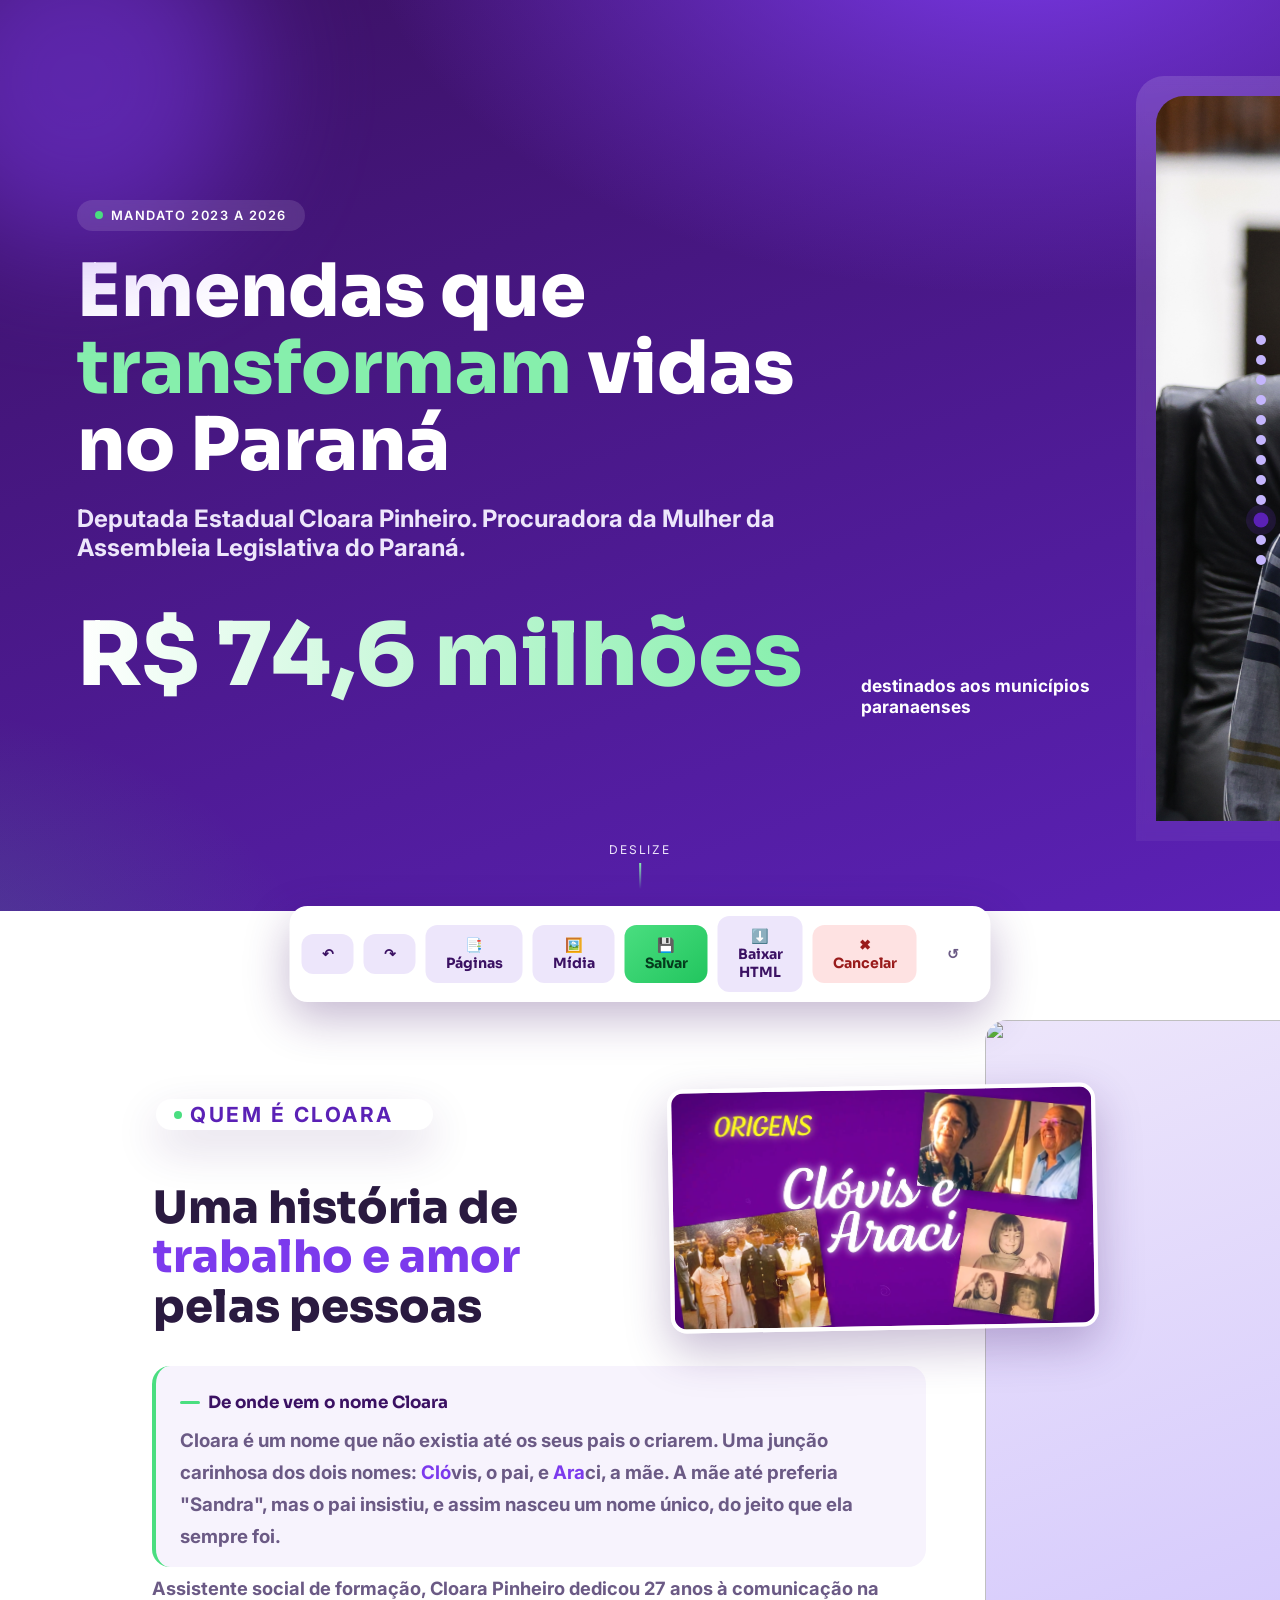
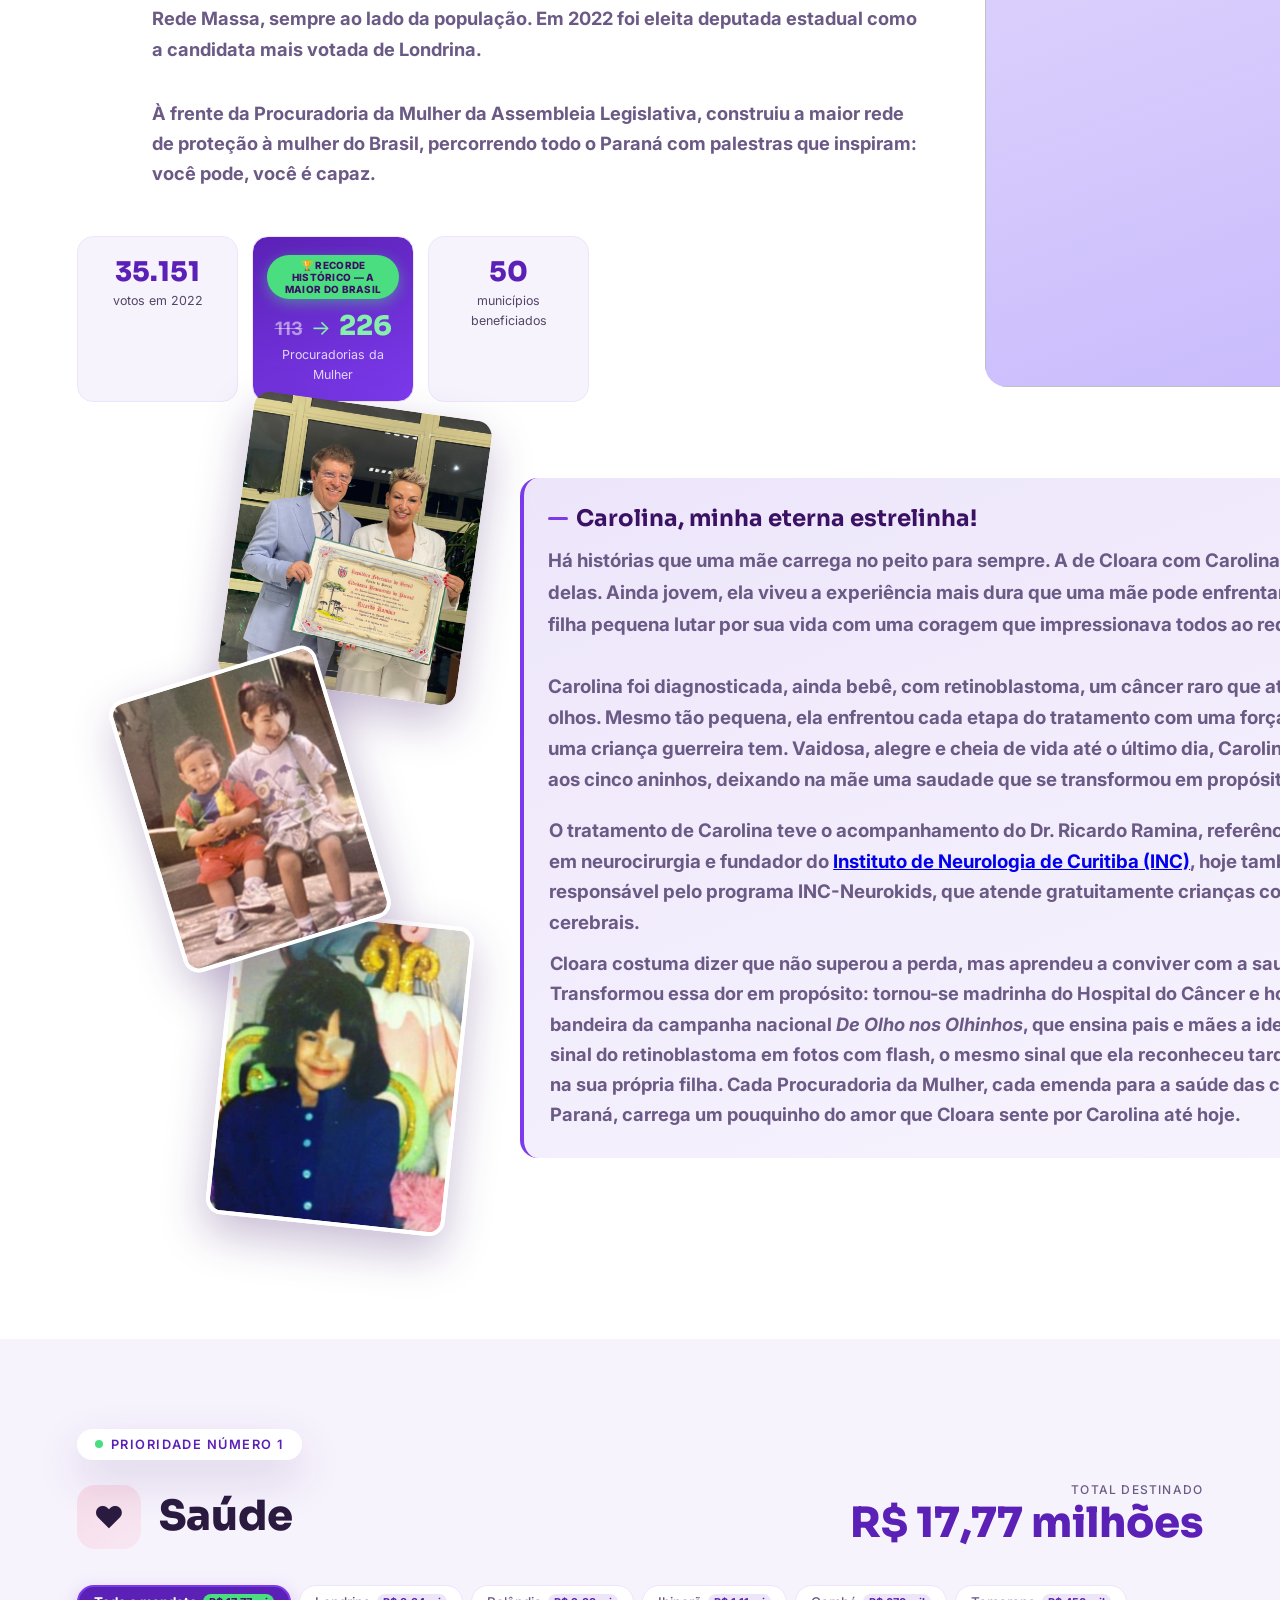
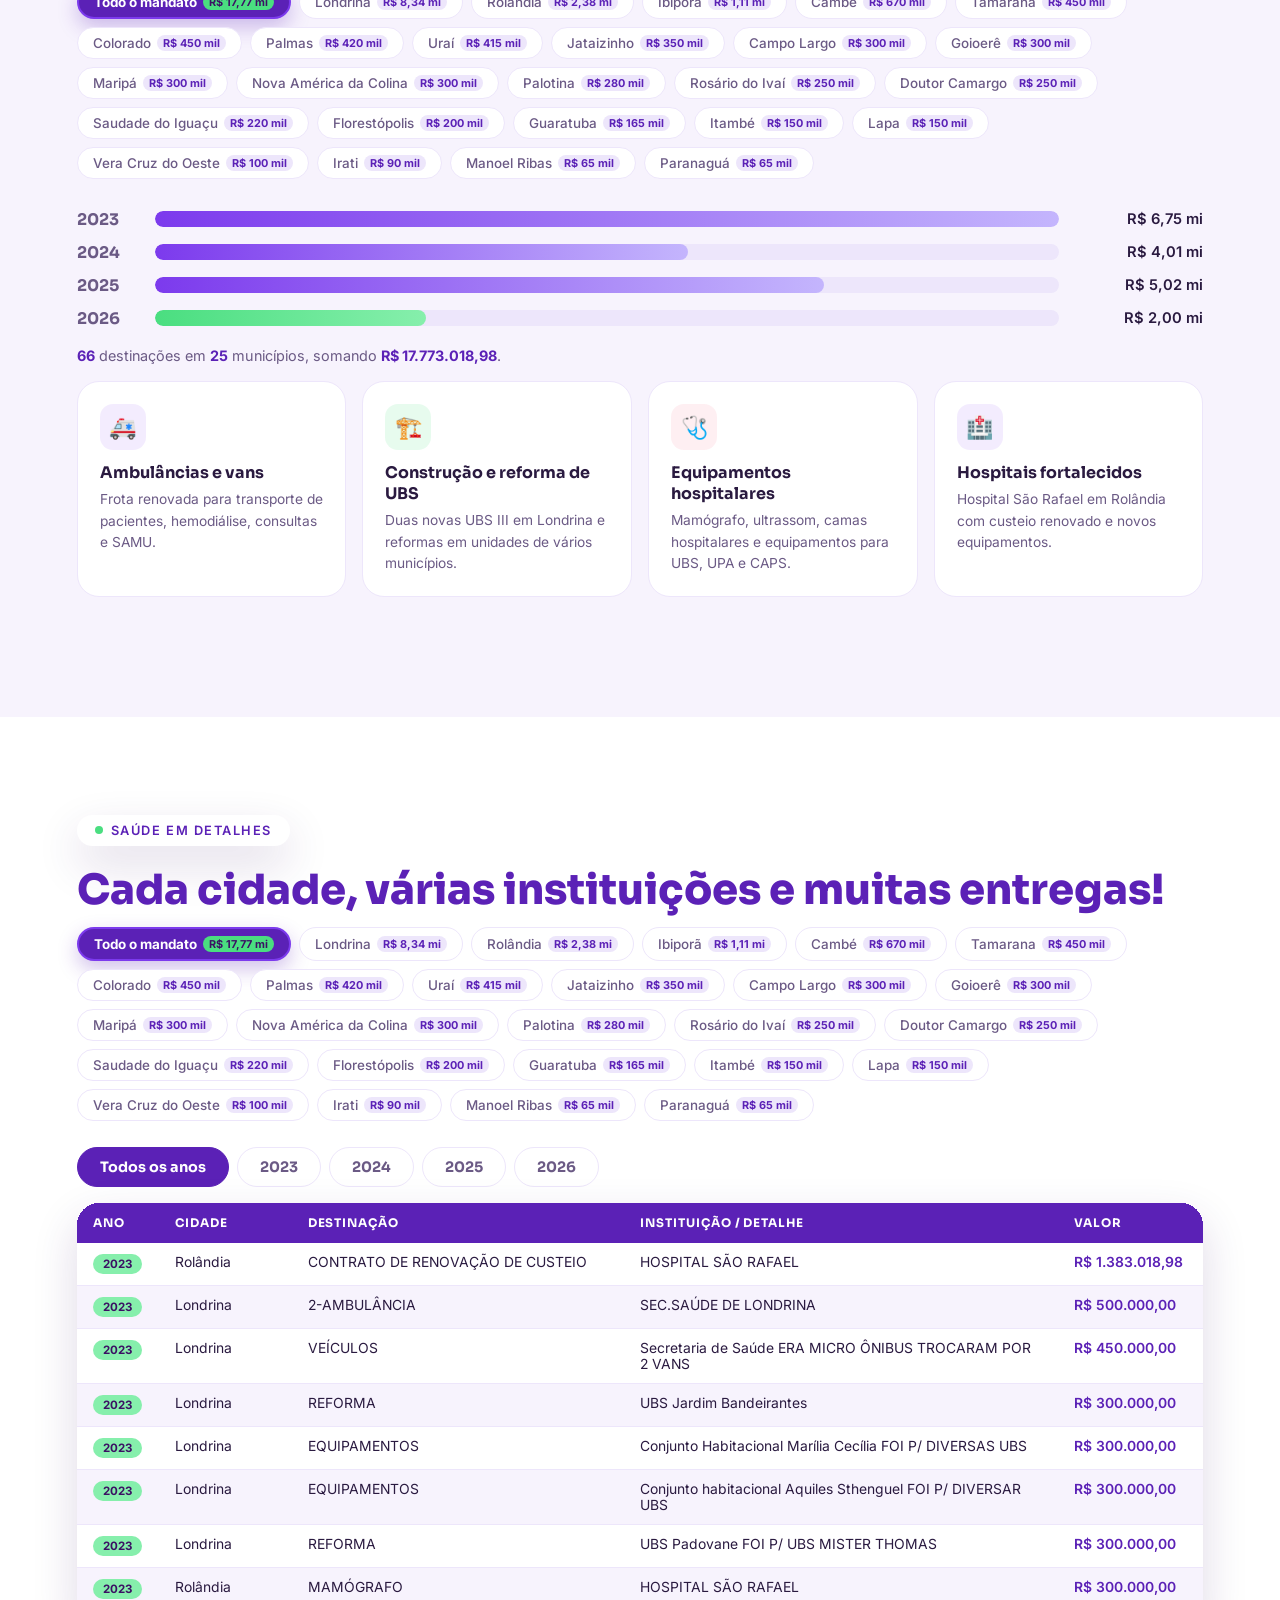
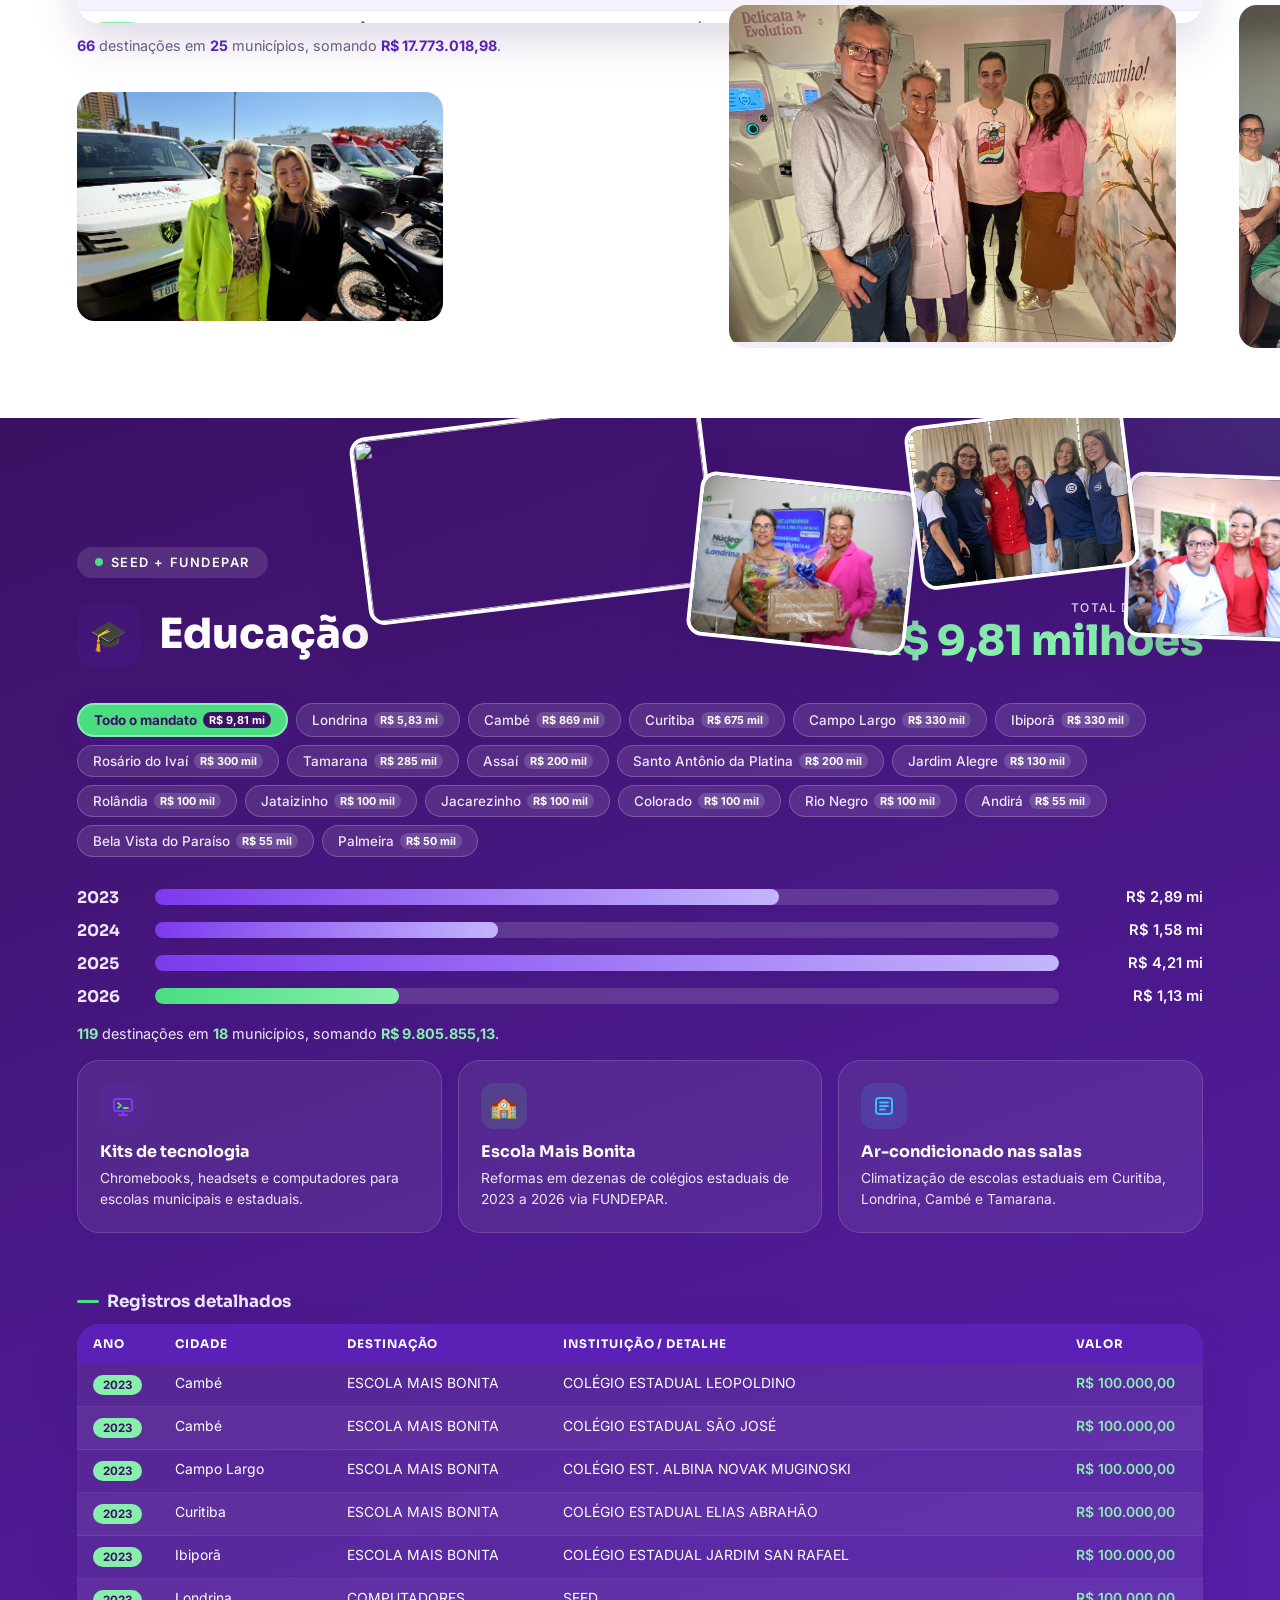
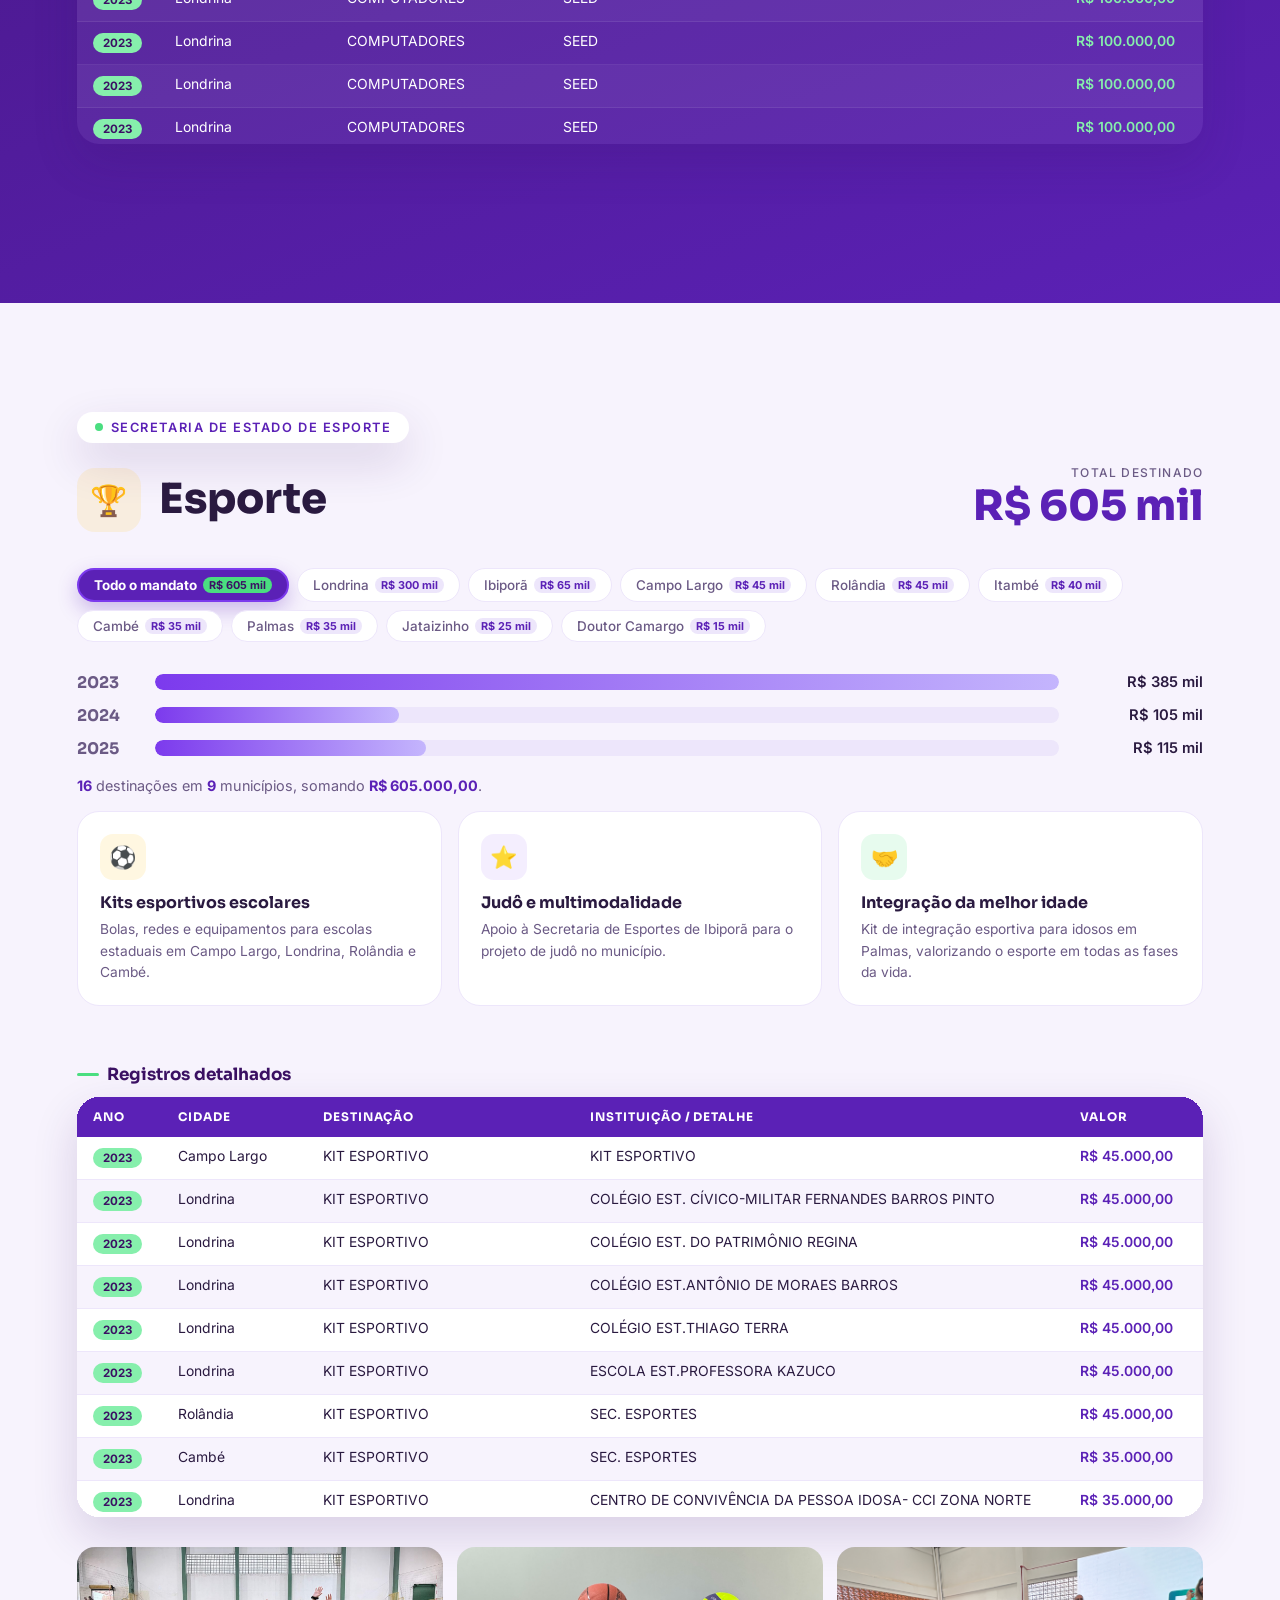
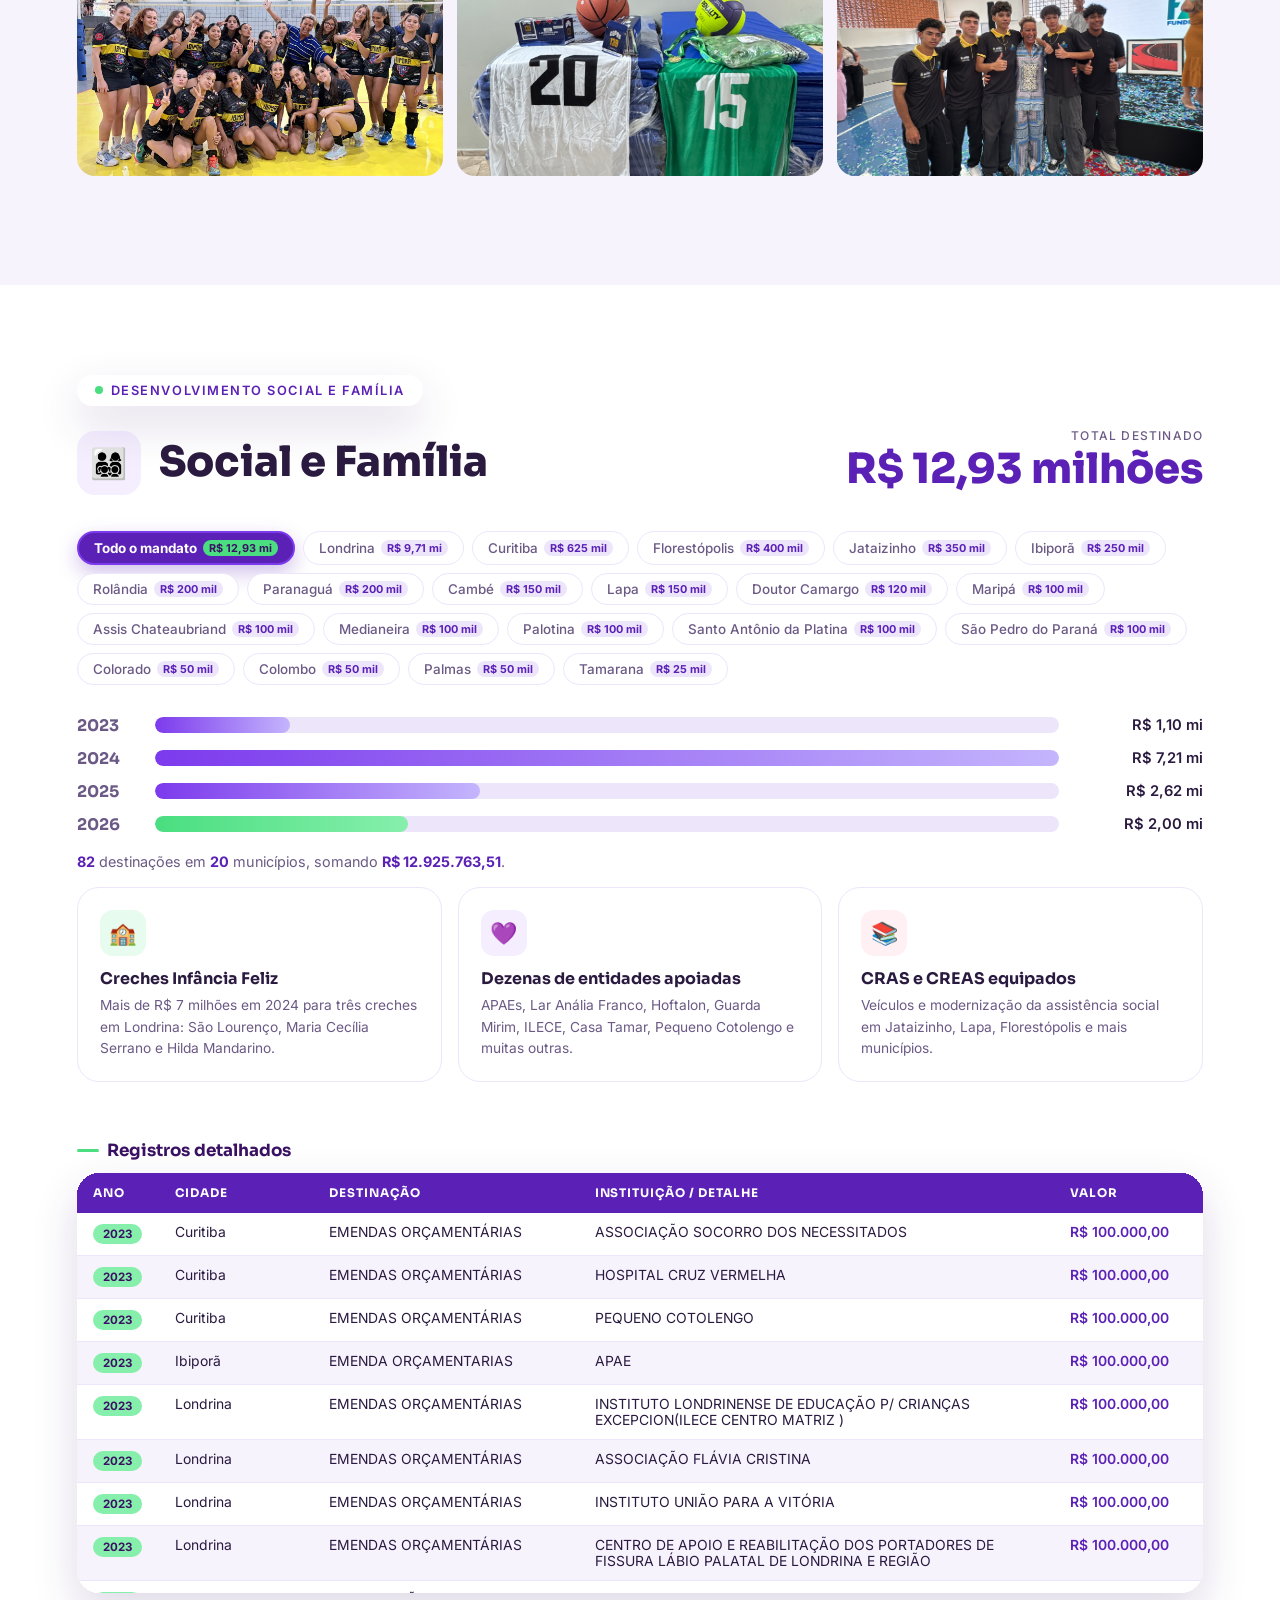
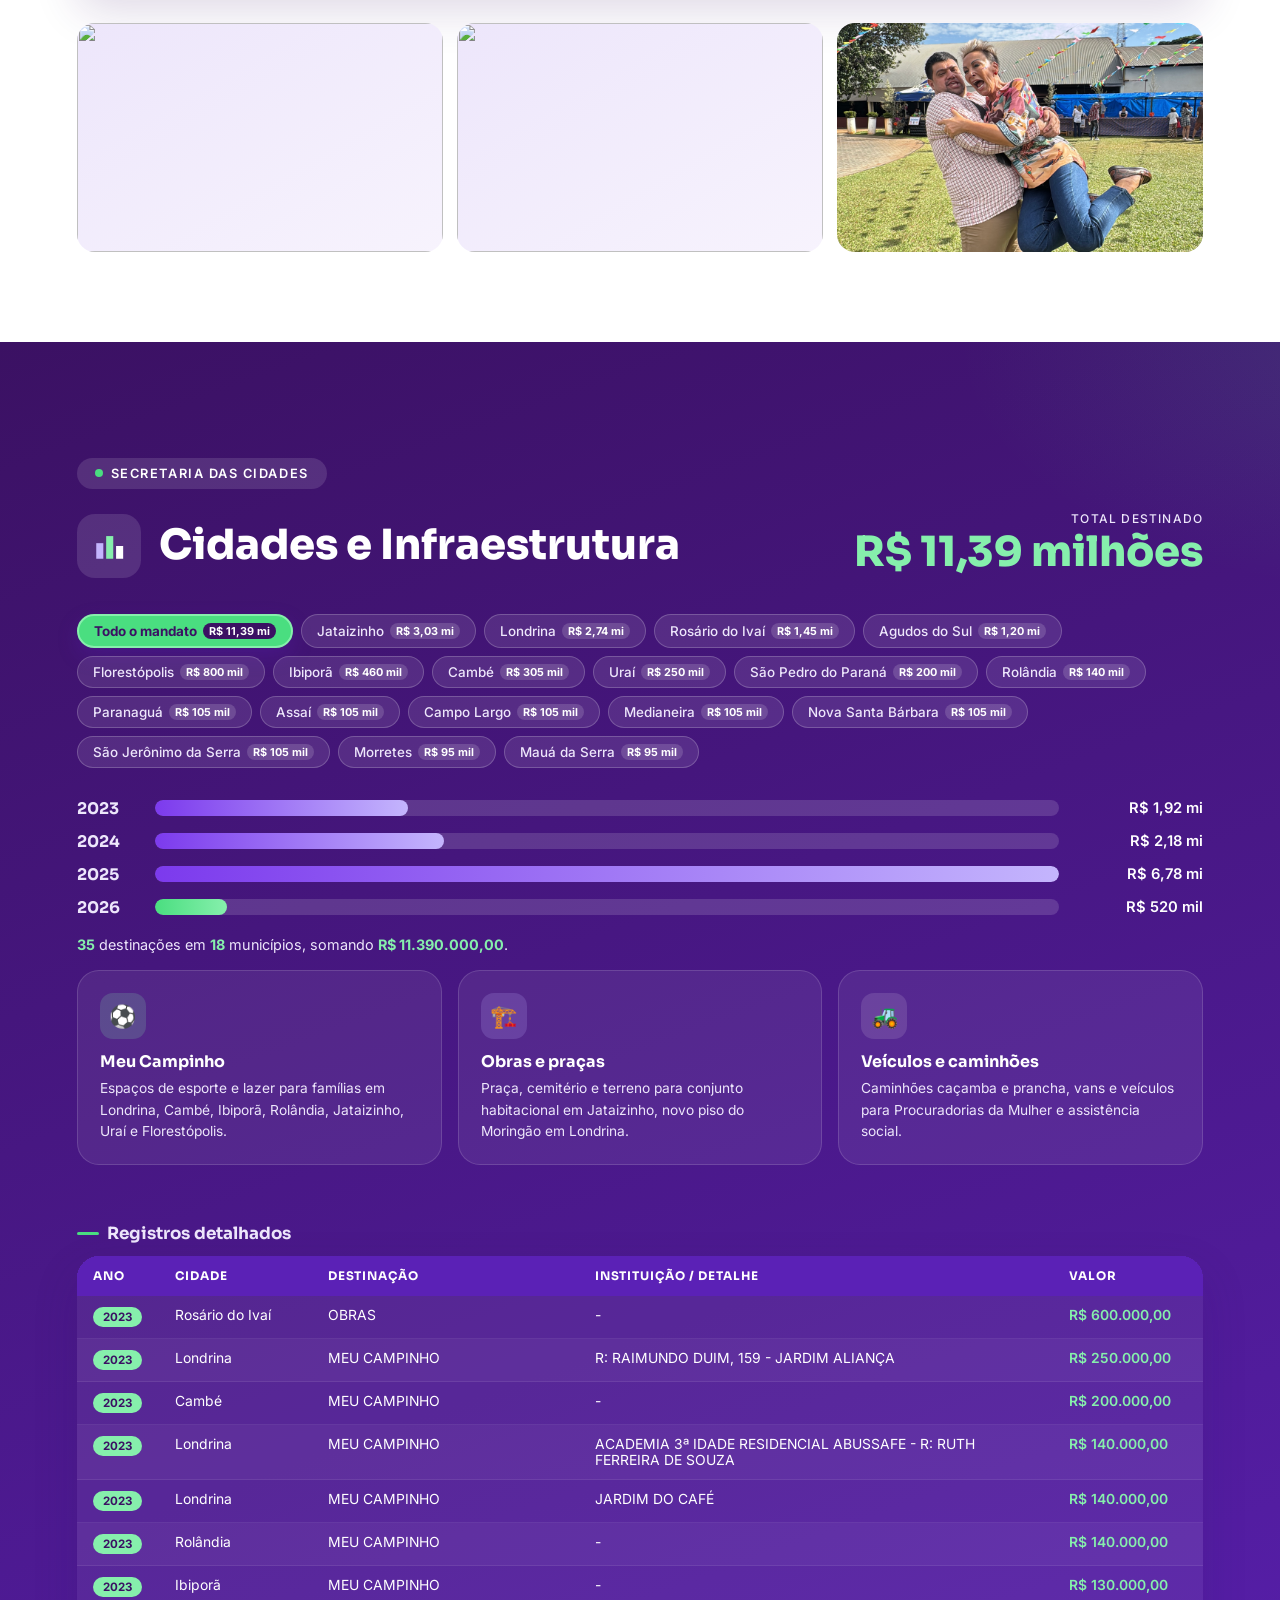
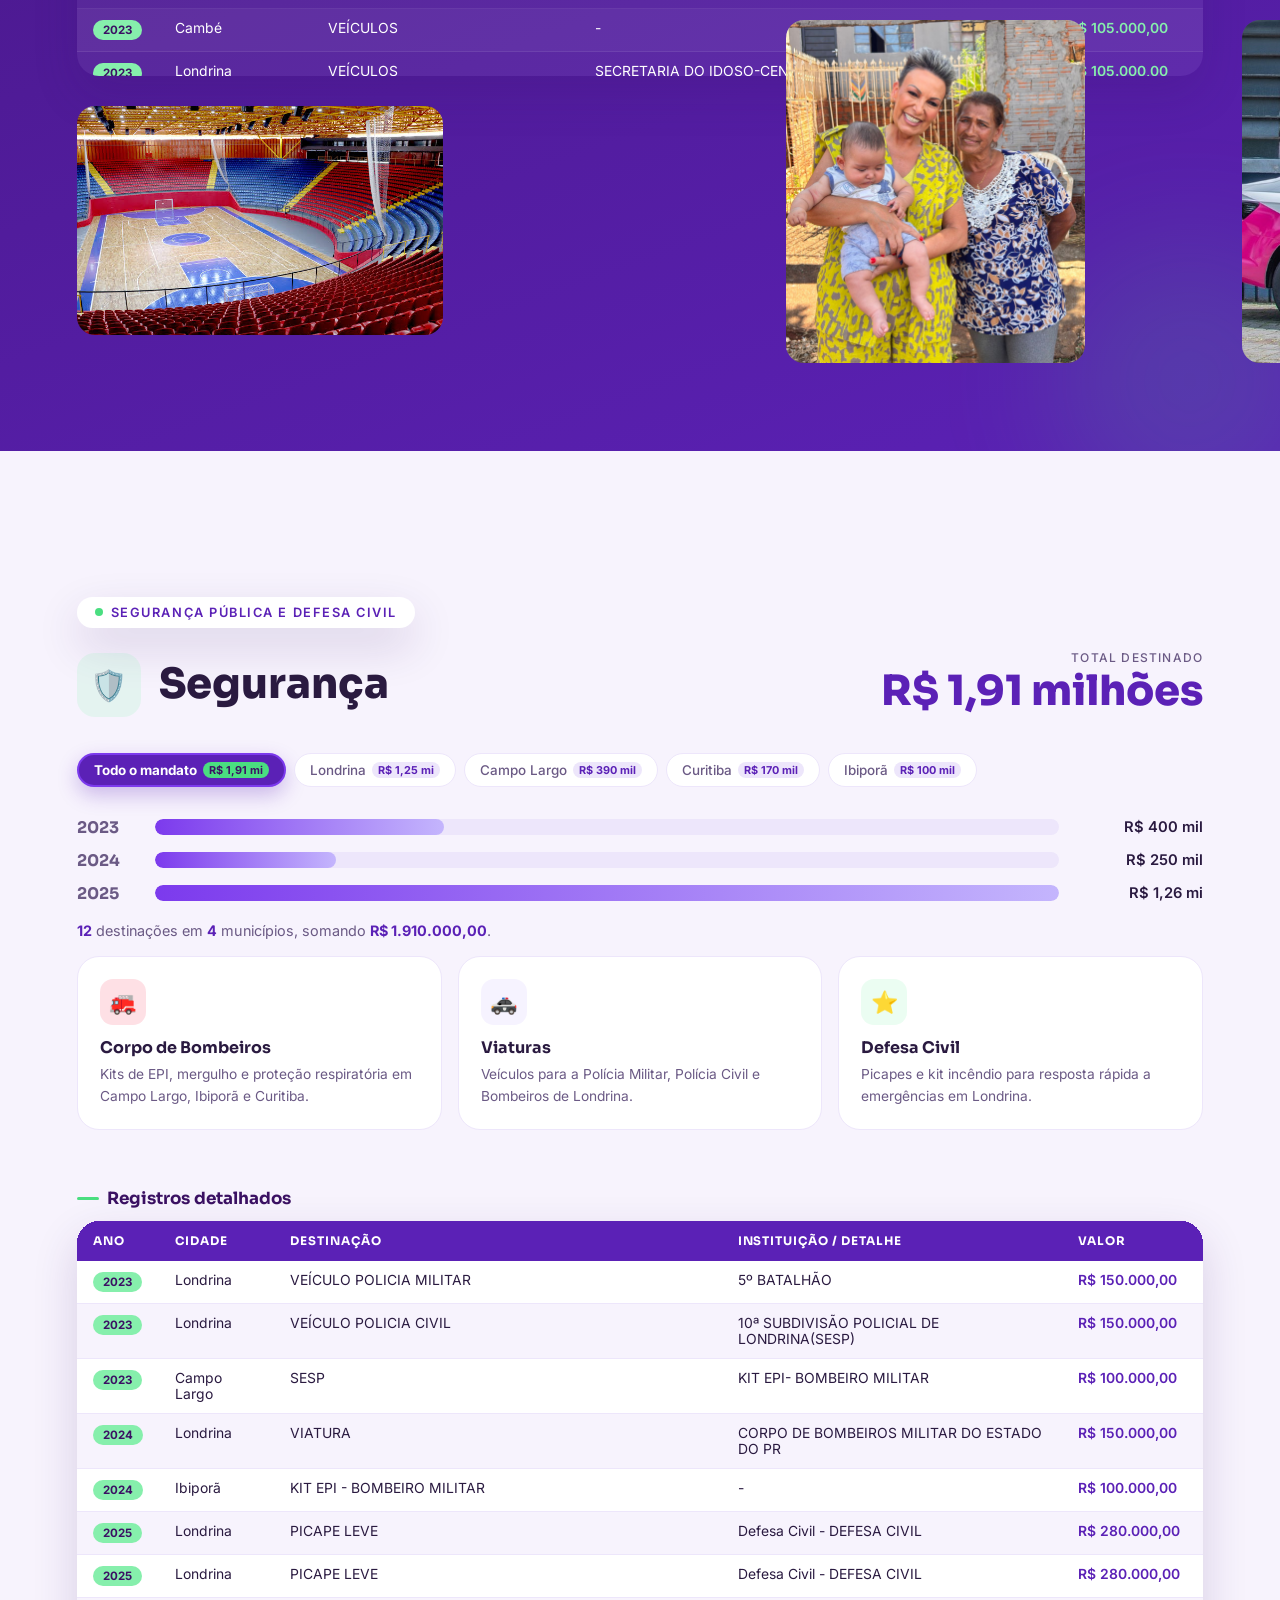
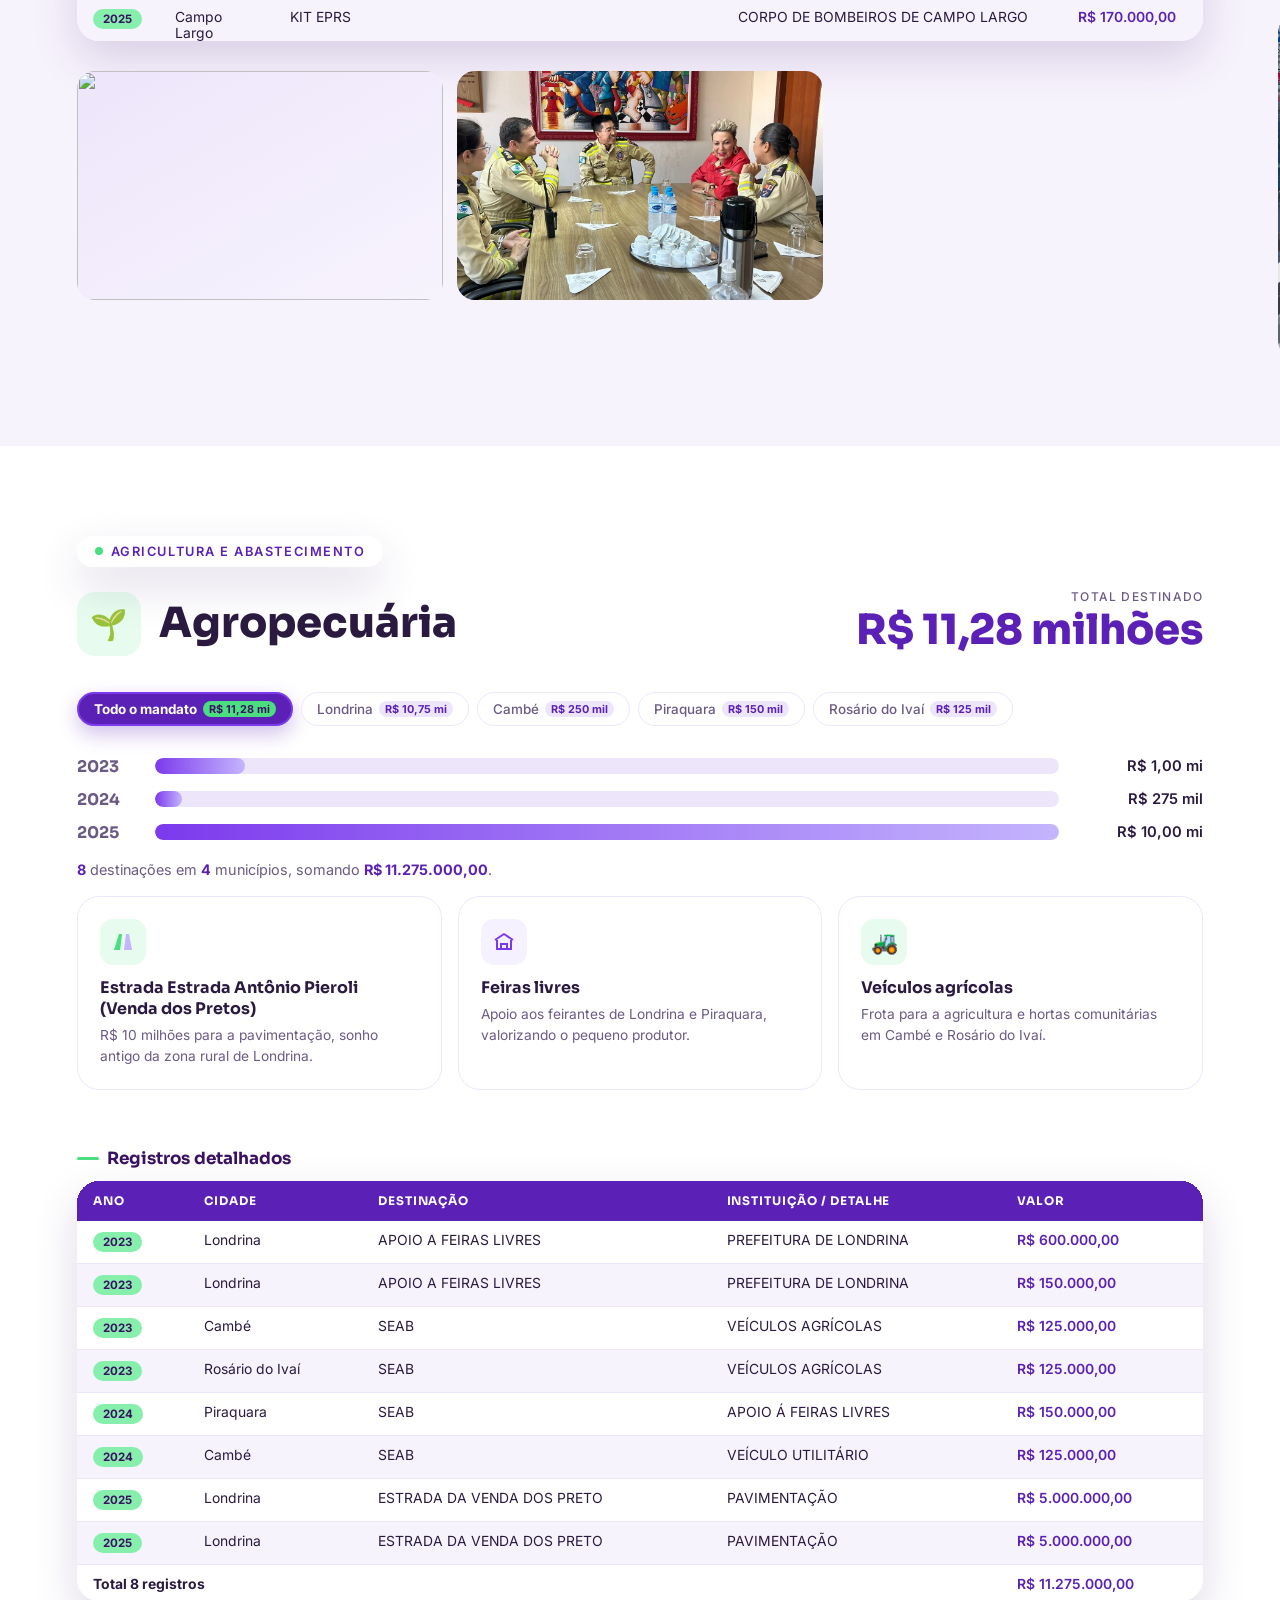
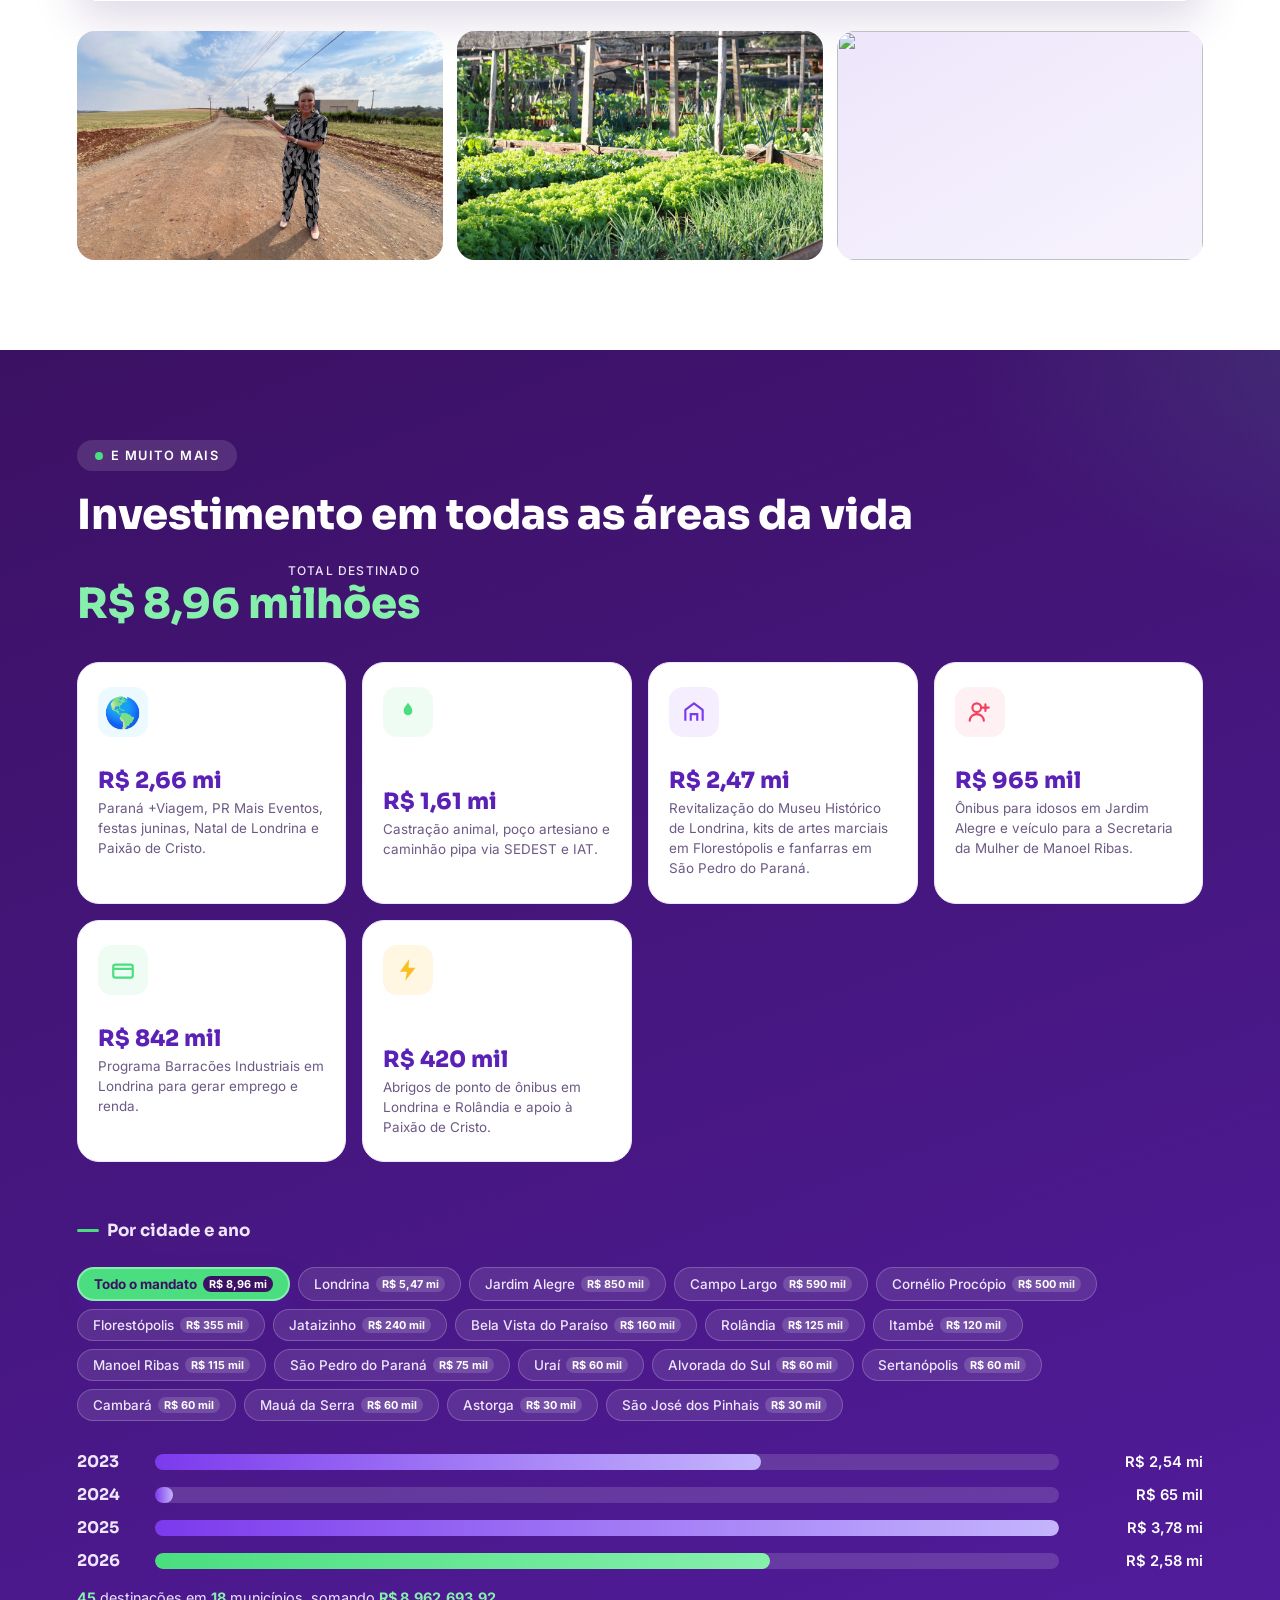
==== commit b9349ede: "Add historic record highlight: 113 to 226 Procuradorias da Mulher" ====
--- a/index.html
+++ b/index.html
@@ -64,7 +64,11 @@
 .mini-stats .num{font-family:'Sora',sans-serif;font-weight:800;font-size:1.7rem;color:var(--roxo-700)}
 .mini-stats .card.destaque{background:linear-gradient(160deg,var(--roxo-700),var(--roxo-500));color:#fff}
 .mini-stats .card.destaque .num{color:var(--verde-300)}
-.mini-stats small{font-size:.78rem;color:inherit;opacity:.8}
+.mini-stats small{font-size:.78rem;color:inherit;opacity:.8}.selo-recorde{font-size:.62rem;font-weight:800;letter-spacing:.03em;text-transform:uppercase;background:var(--verde-400);color:var(--roxo-900);padding:4px 10px;border-radius:999px;display:inline-block;margin-bottom:10px;box-shadow:0 4px 14px rgba(74,222,128,.45);animation:pulseSelo 2s ease-in-out infinite}
+@keyframes pulseSelo{0%,100%{transform:scale(1)}50%{transform:scale(1.06)}}
+.crescimento{display:flex;align-items:baseline;justify-content:center;gap:8px}
+.crescimento .de{font-size:1.15rem;font-weight:700;color:rgba(255,255,255,.5);text-decoration:line-through;text-decoration-color:rgba(255,255,255,.45)}
+.crescimento .seta{font-size:1.3rem;color:var(--verde-300)}
 .selo-recorde{font-size:.62rem;font-weight:800;letter-spacing:.03em;text-transform:uppercase;background:var(--verde-400);color:var(--roxo-900);padding:4px 10px;border-radius:999px;display:inline-block;margin-bottom:10px;box-shadow:0 4px 14px rgba(74,222,128,.45);animation:pulseSelo 2s ease-in-out infinite}
 @keyframes pulseSelo{0%,100%{transform:scale(1)}50%{transform:scale(1.06)}}
 .crescimento{display:flex;align-items:baseline;justify-content:center;gap:8px}
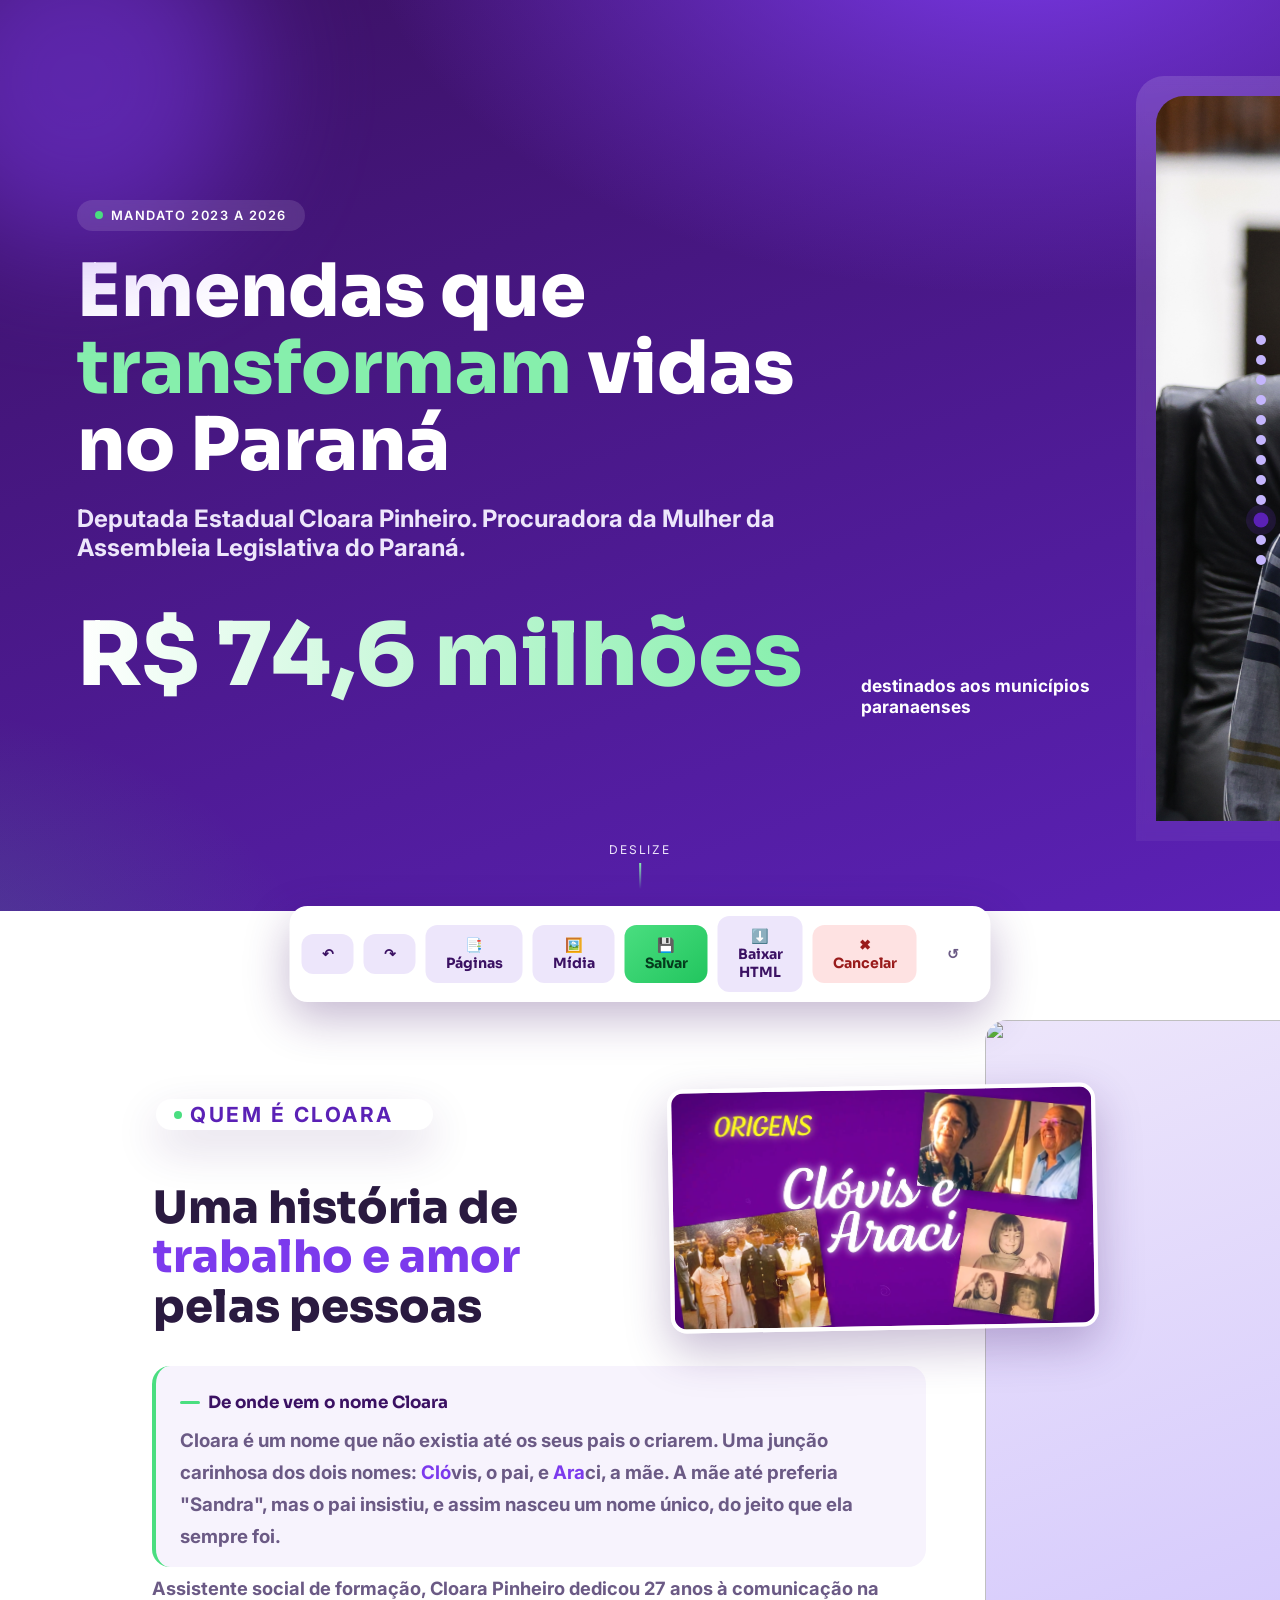
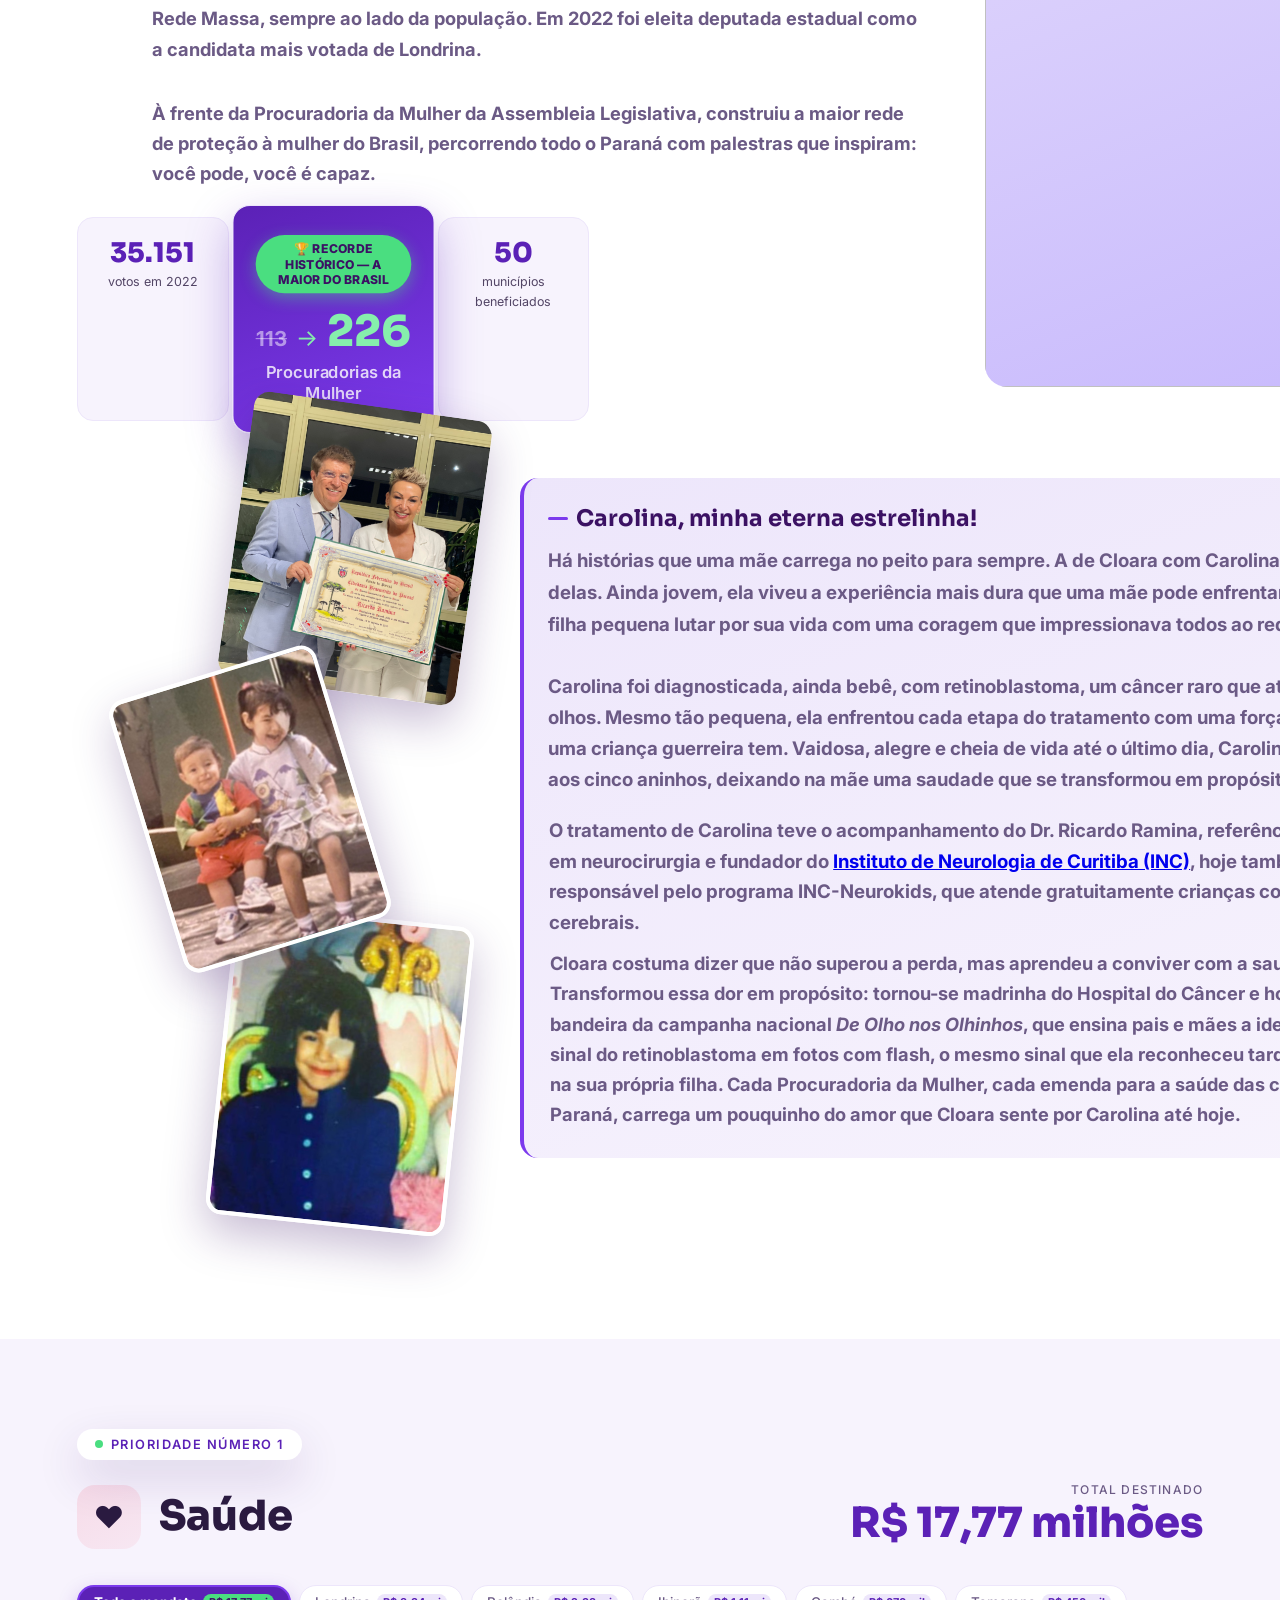
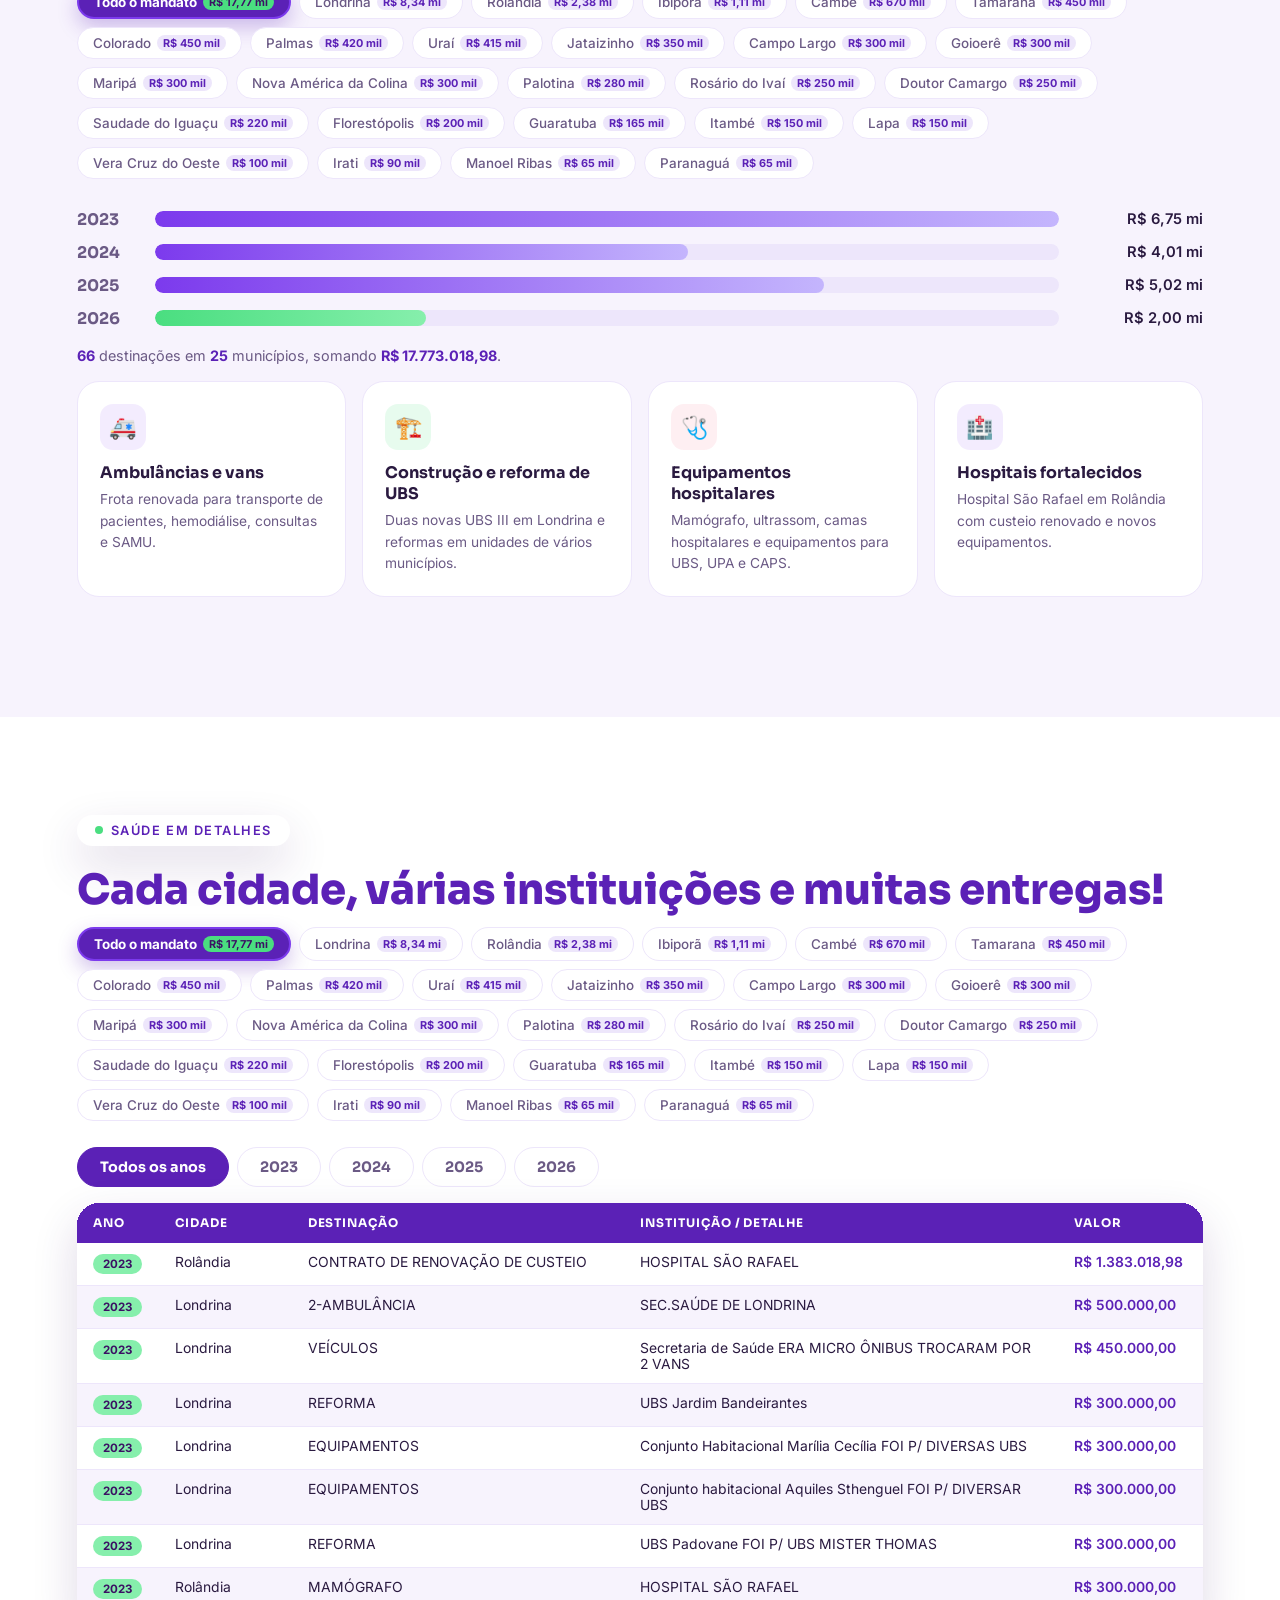
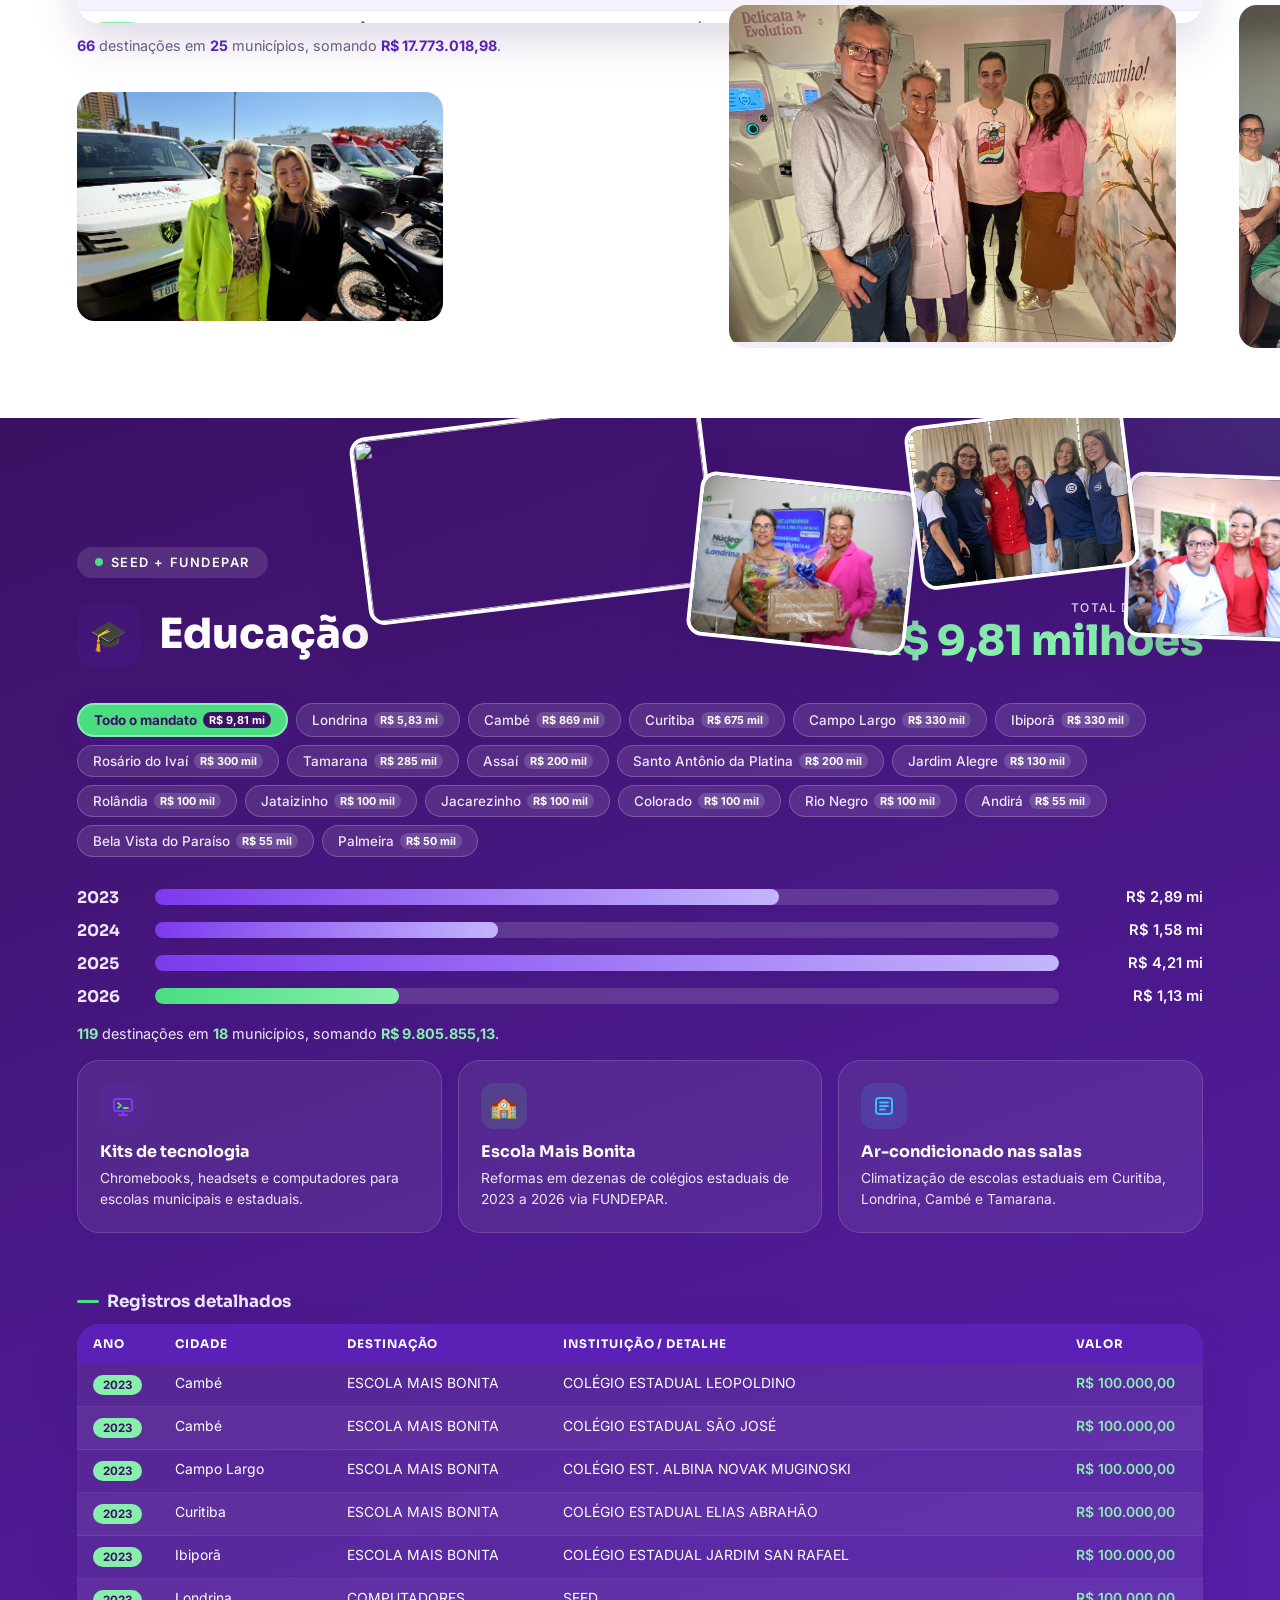
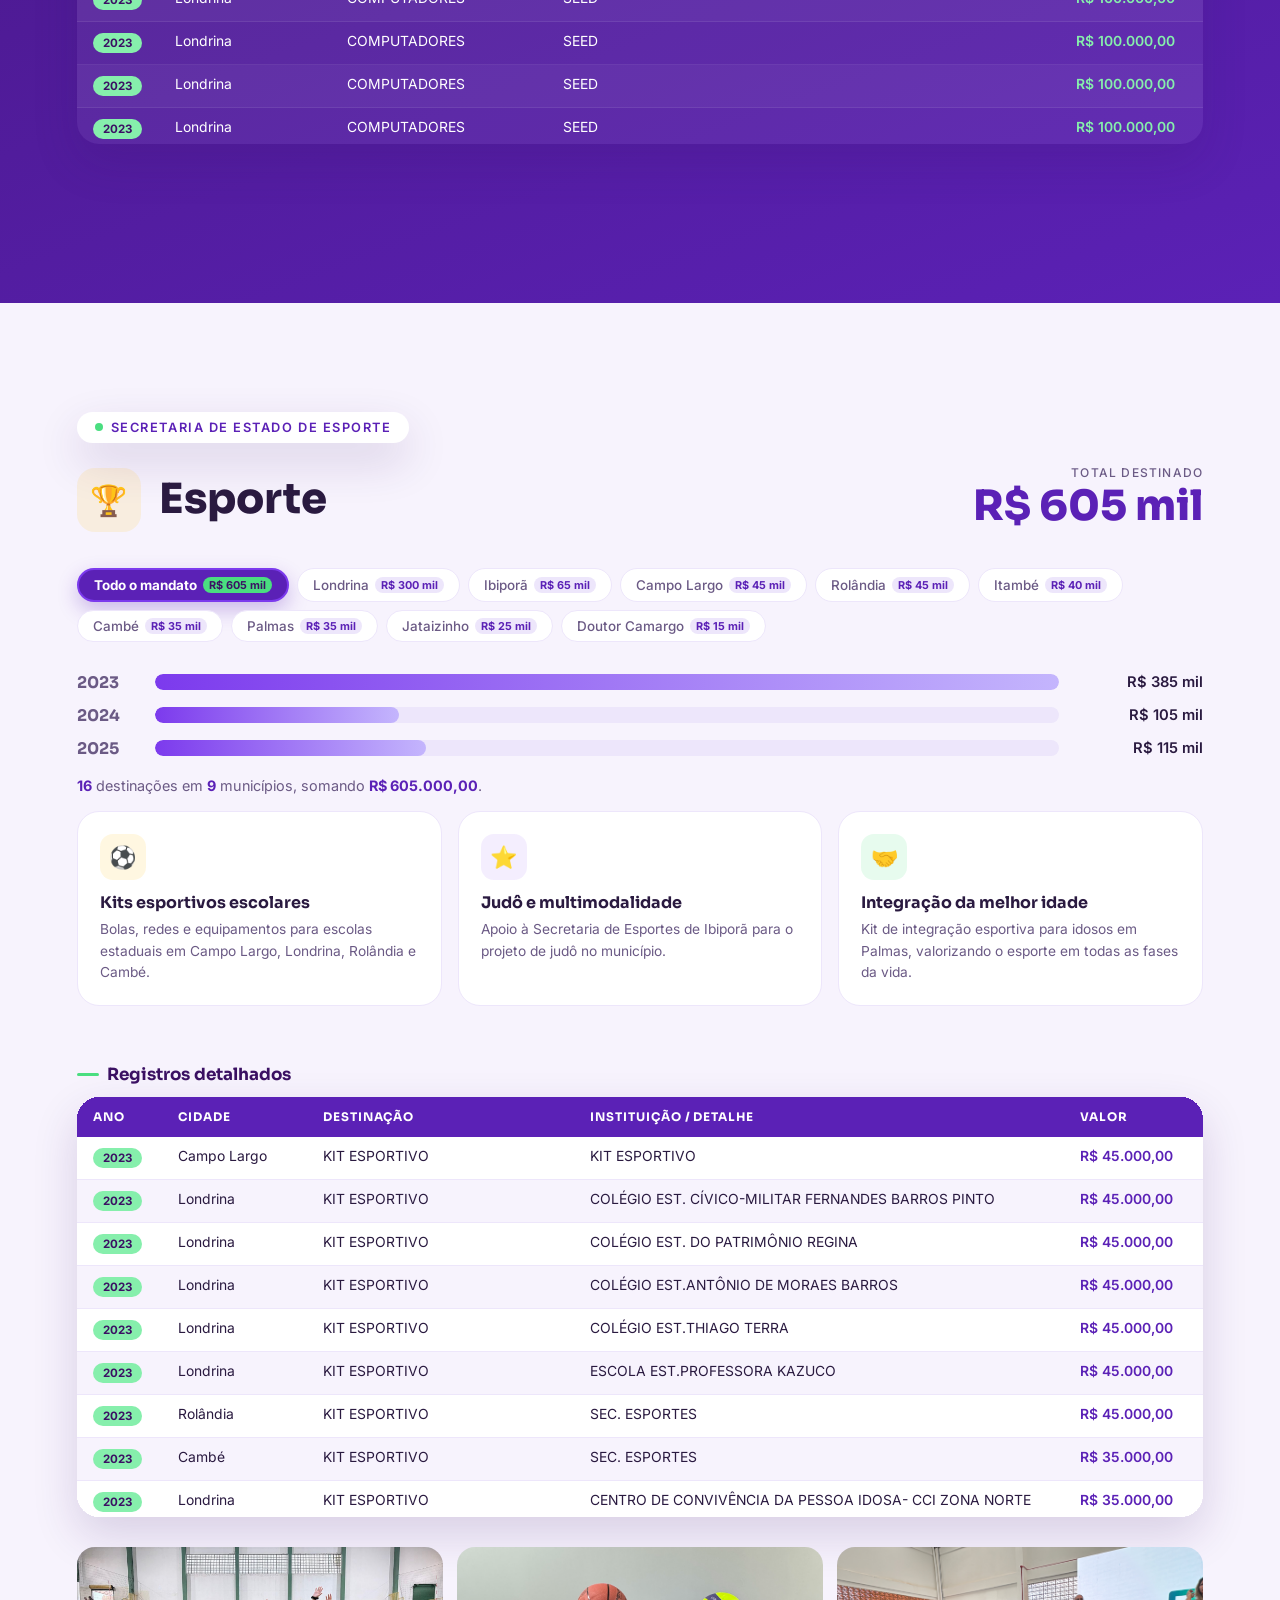
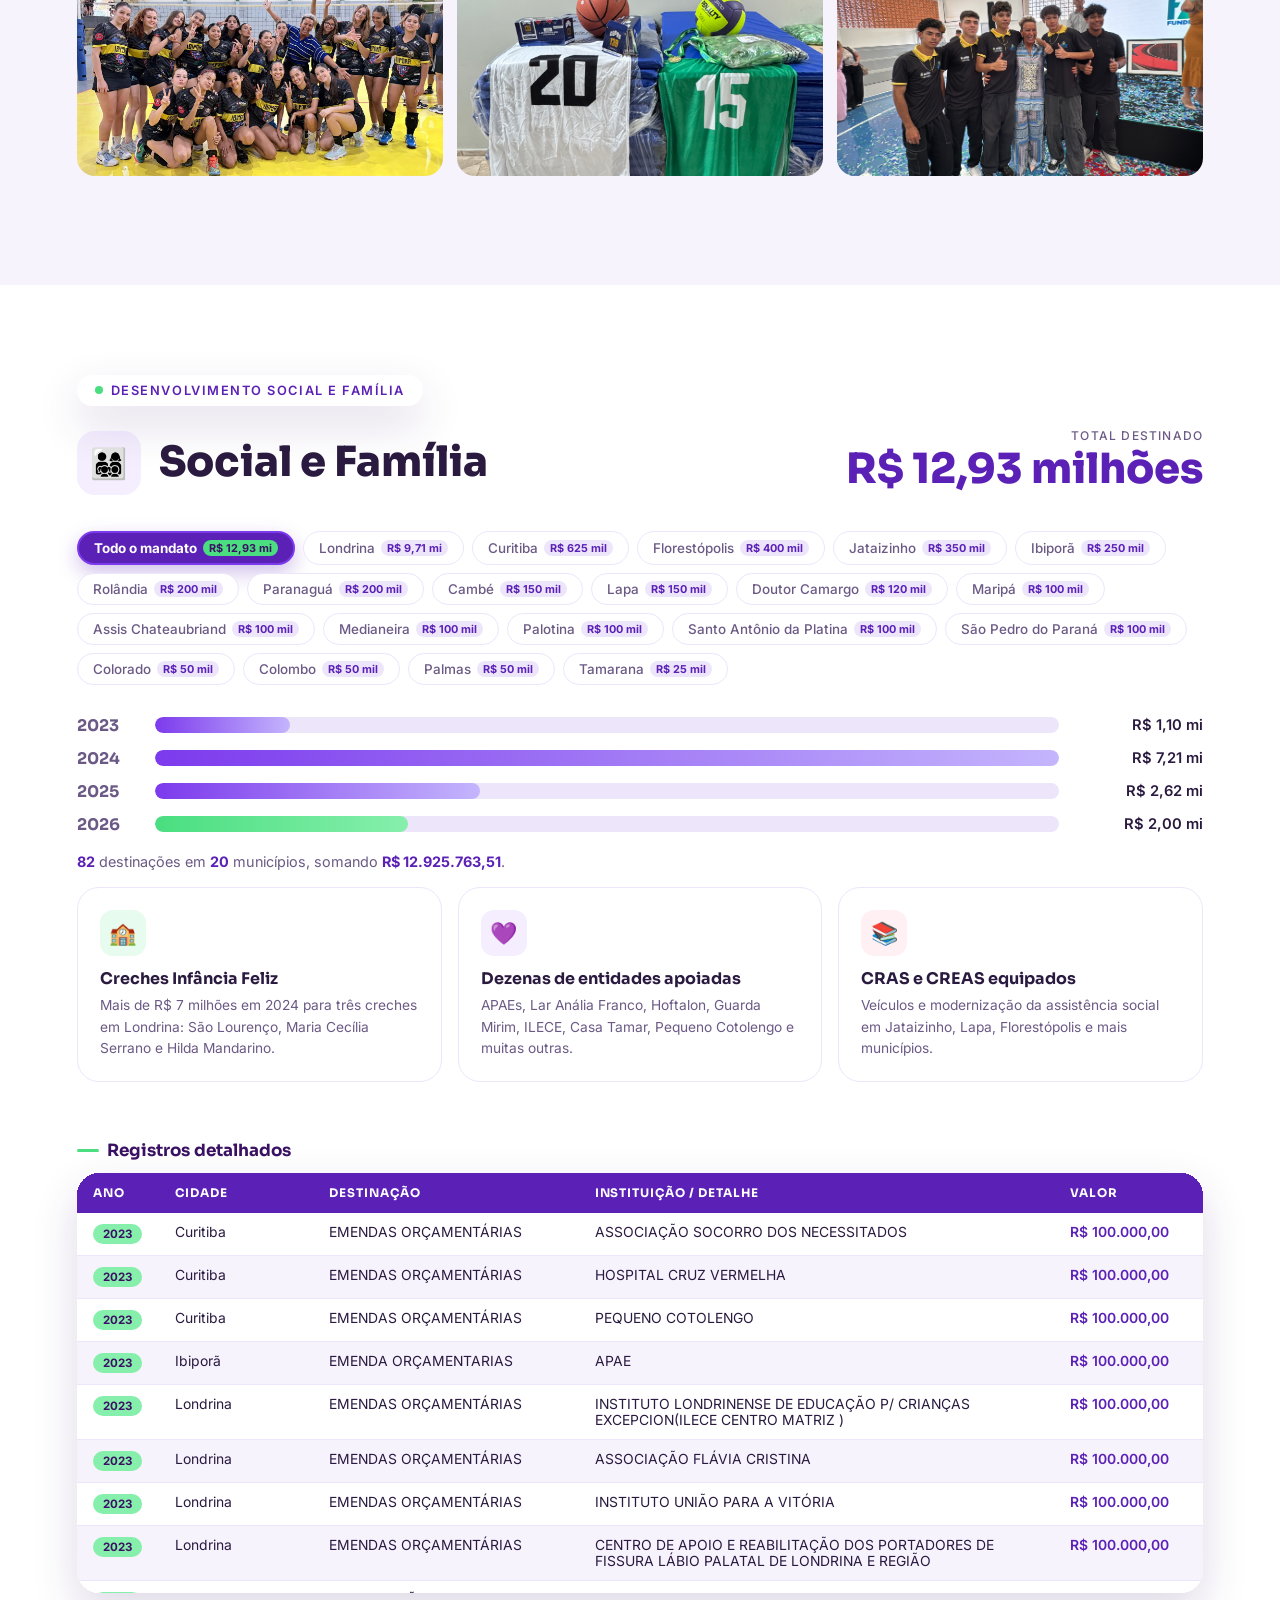
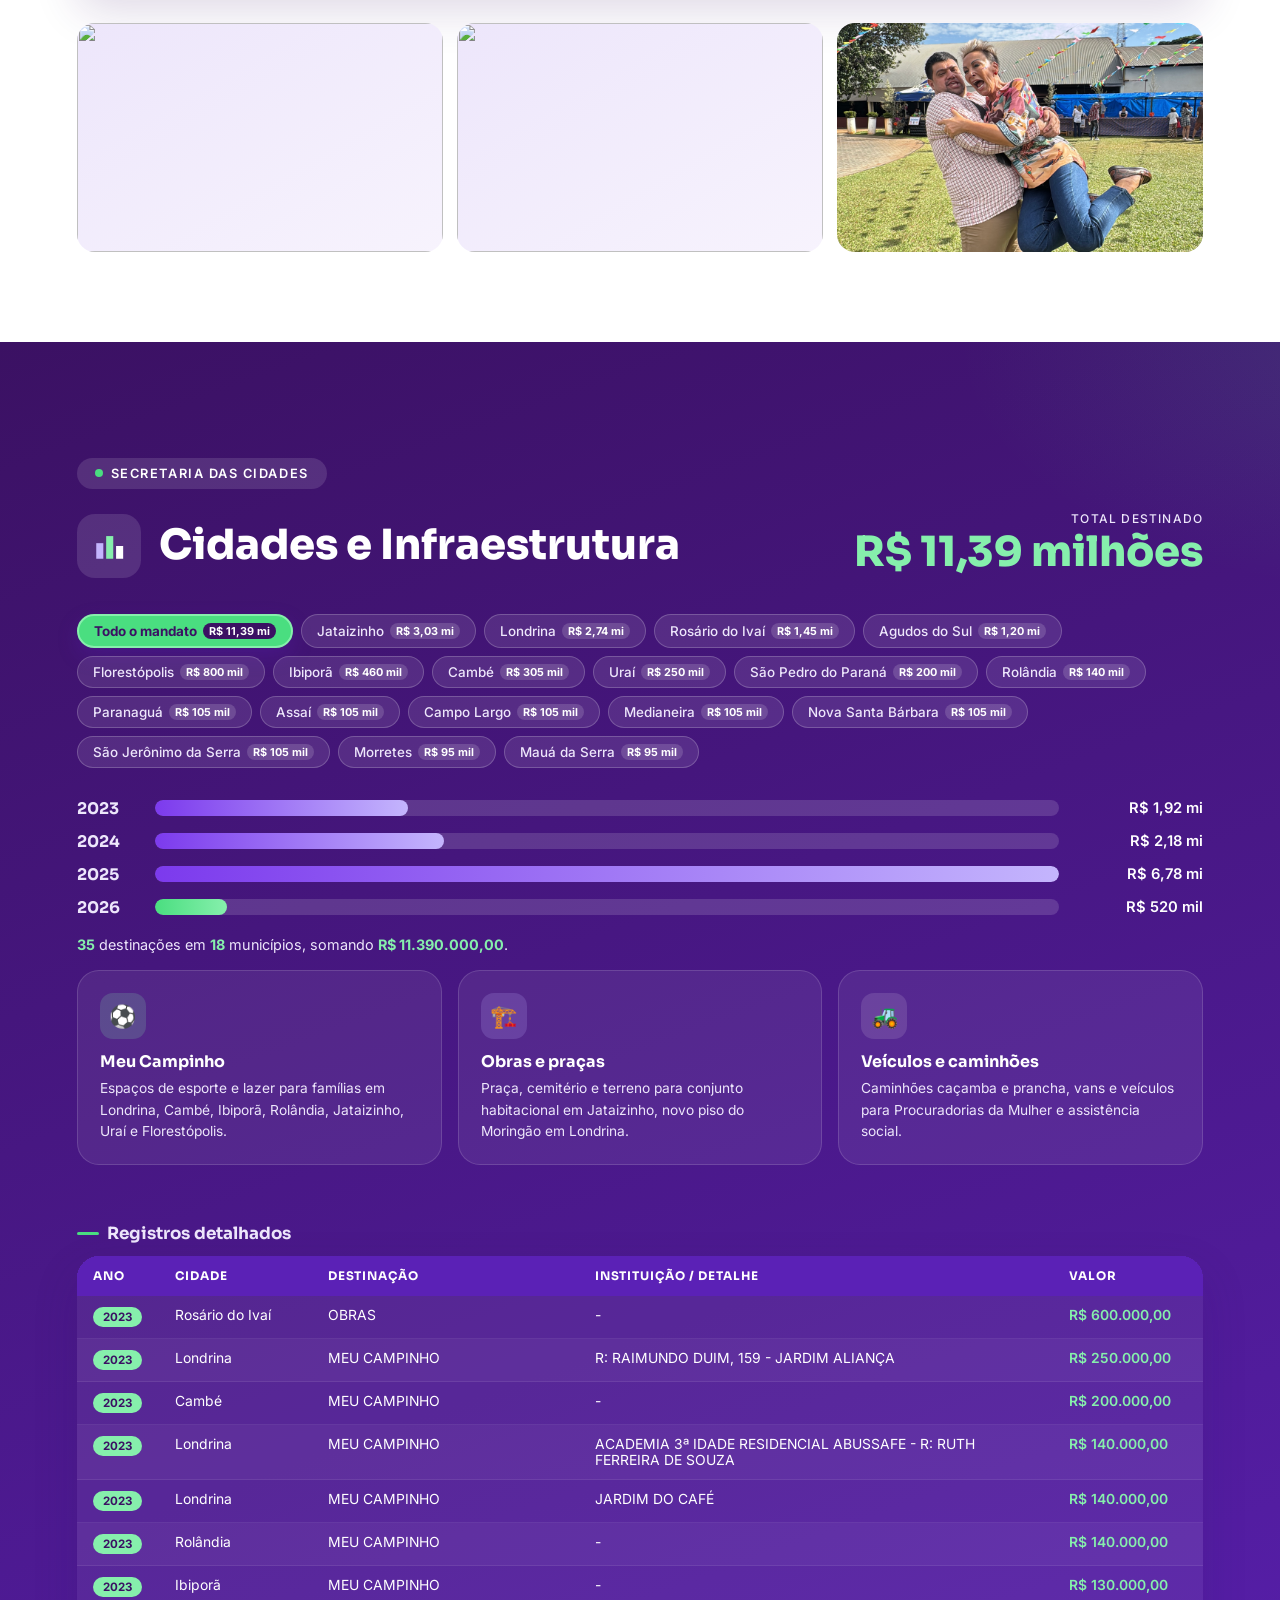
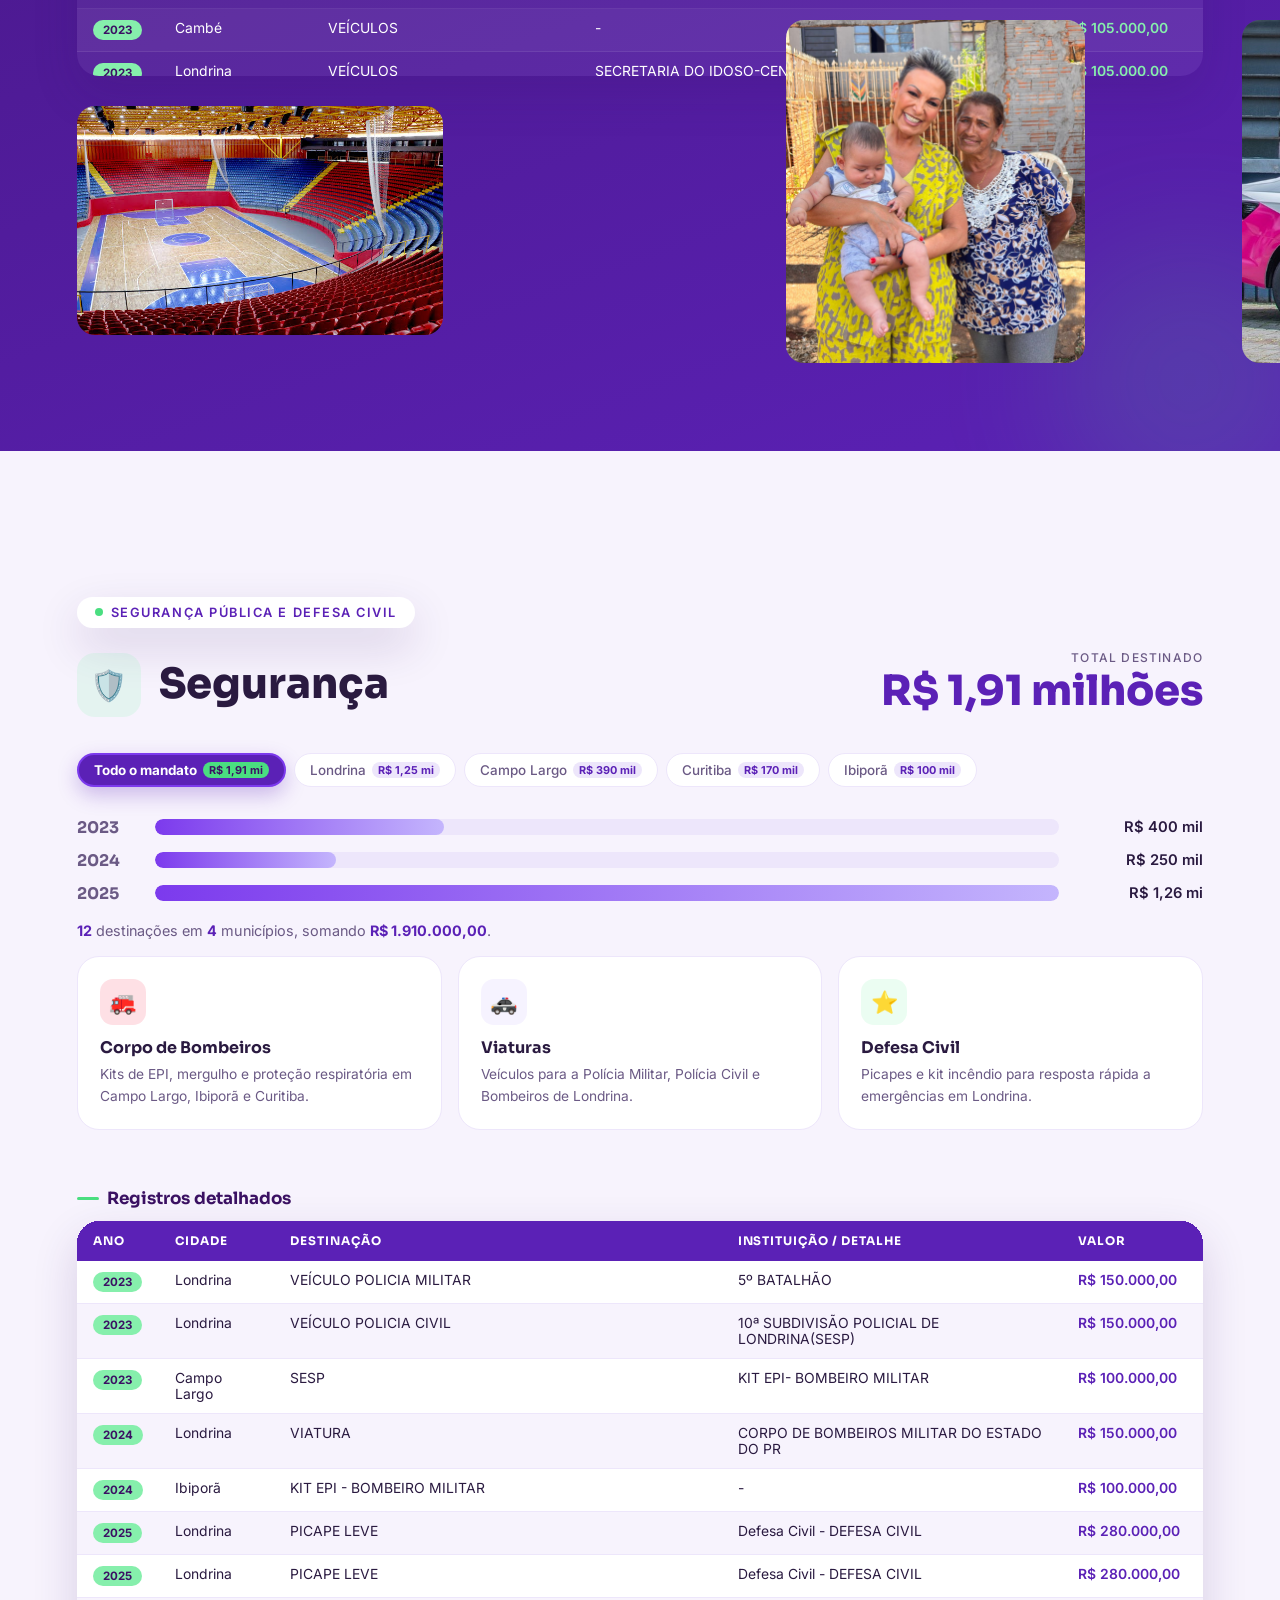
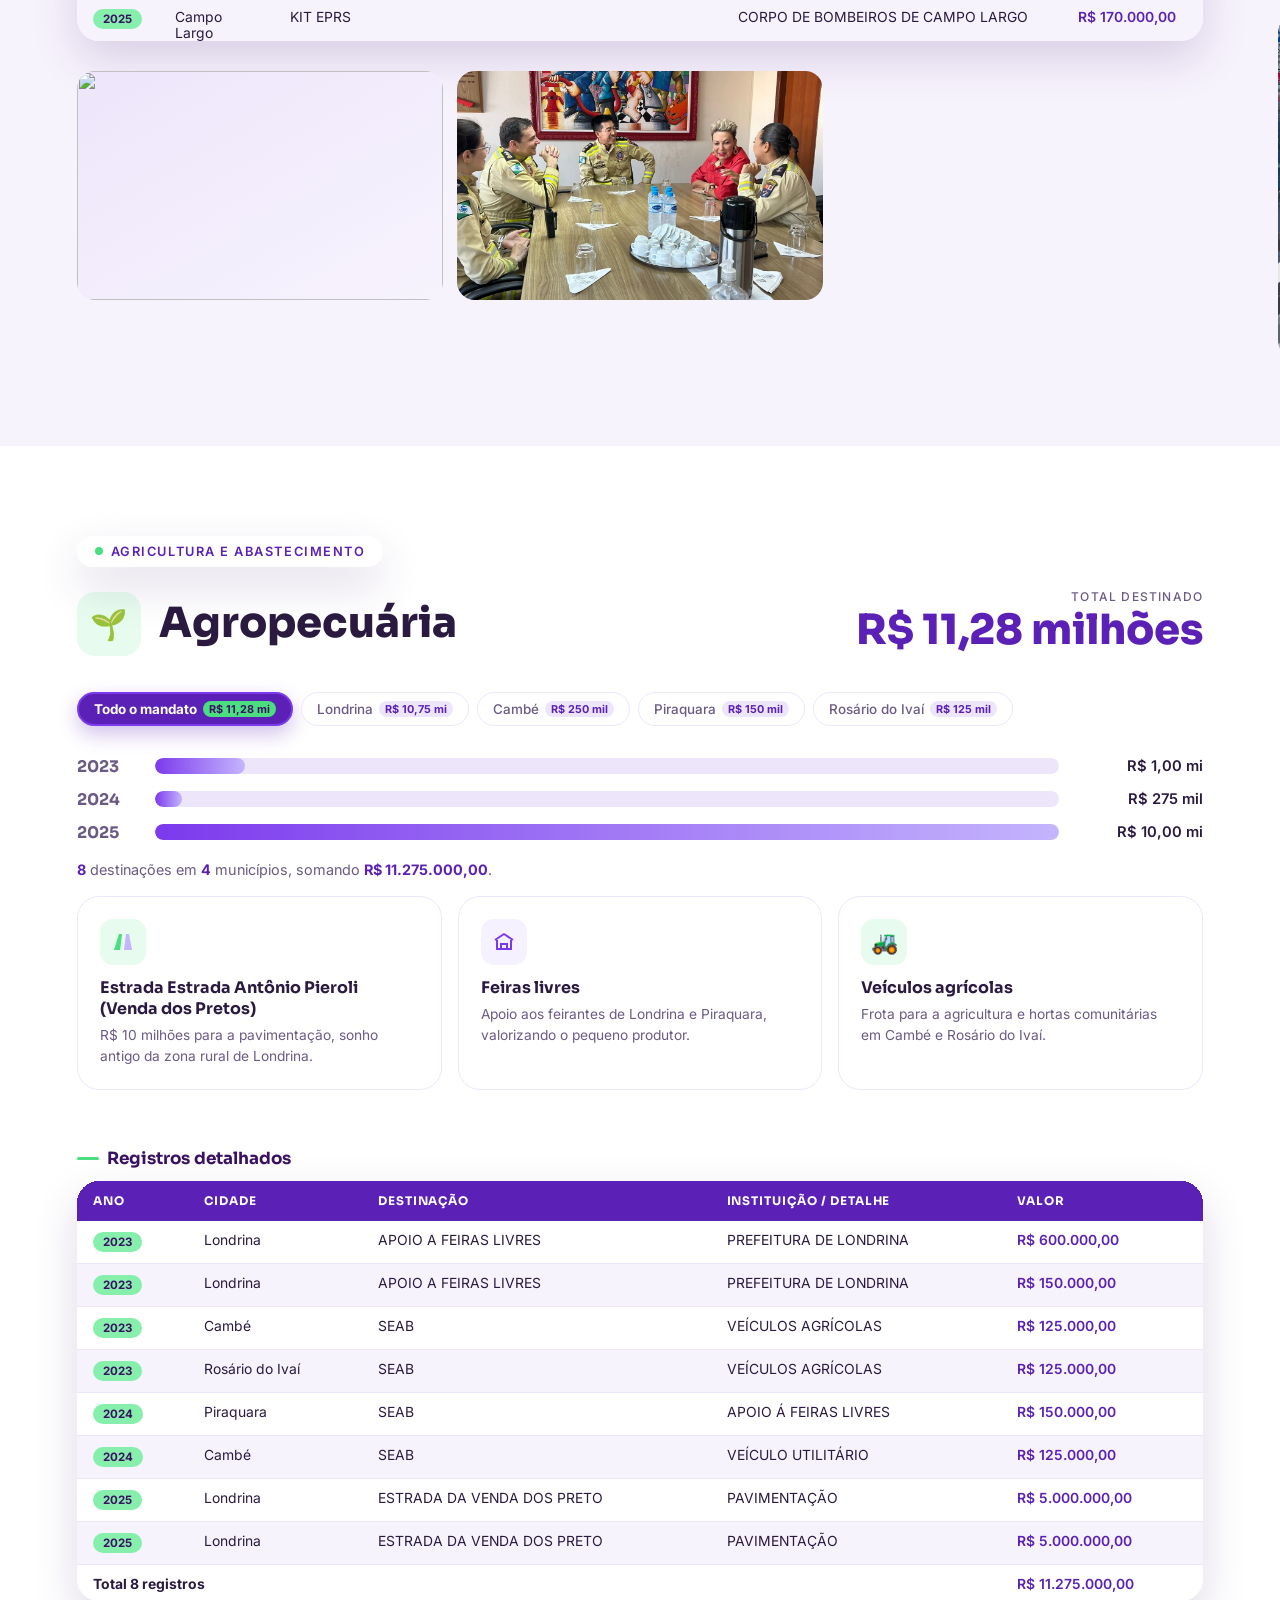
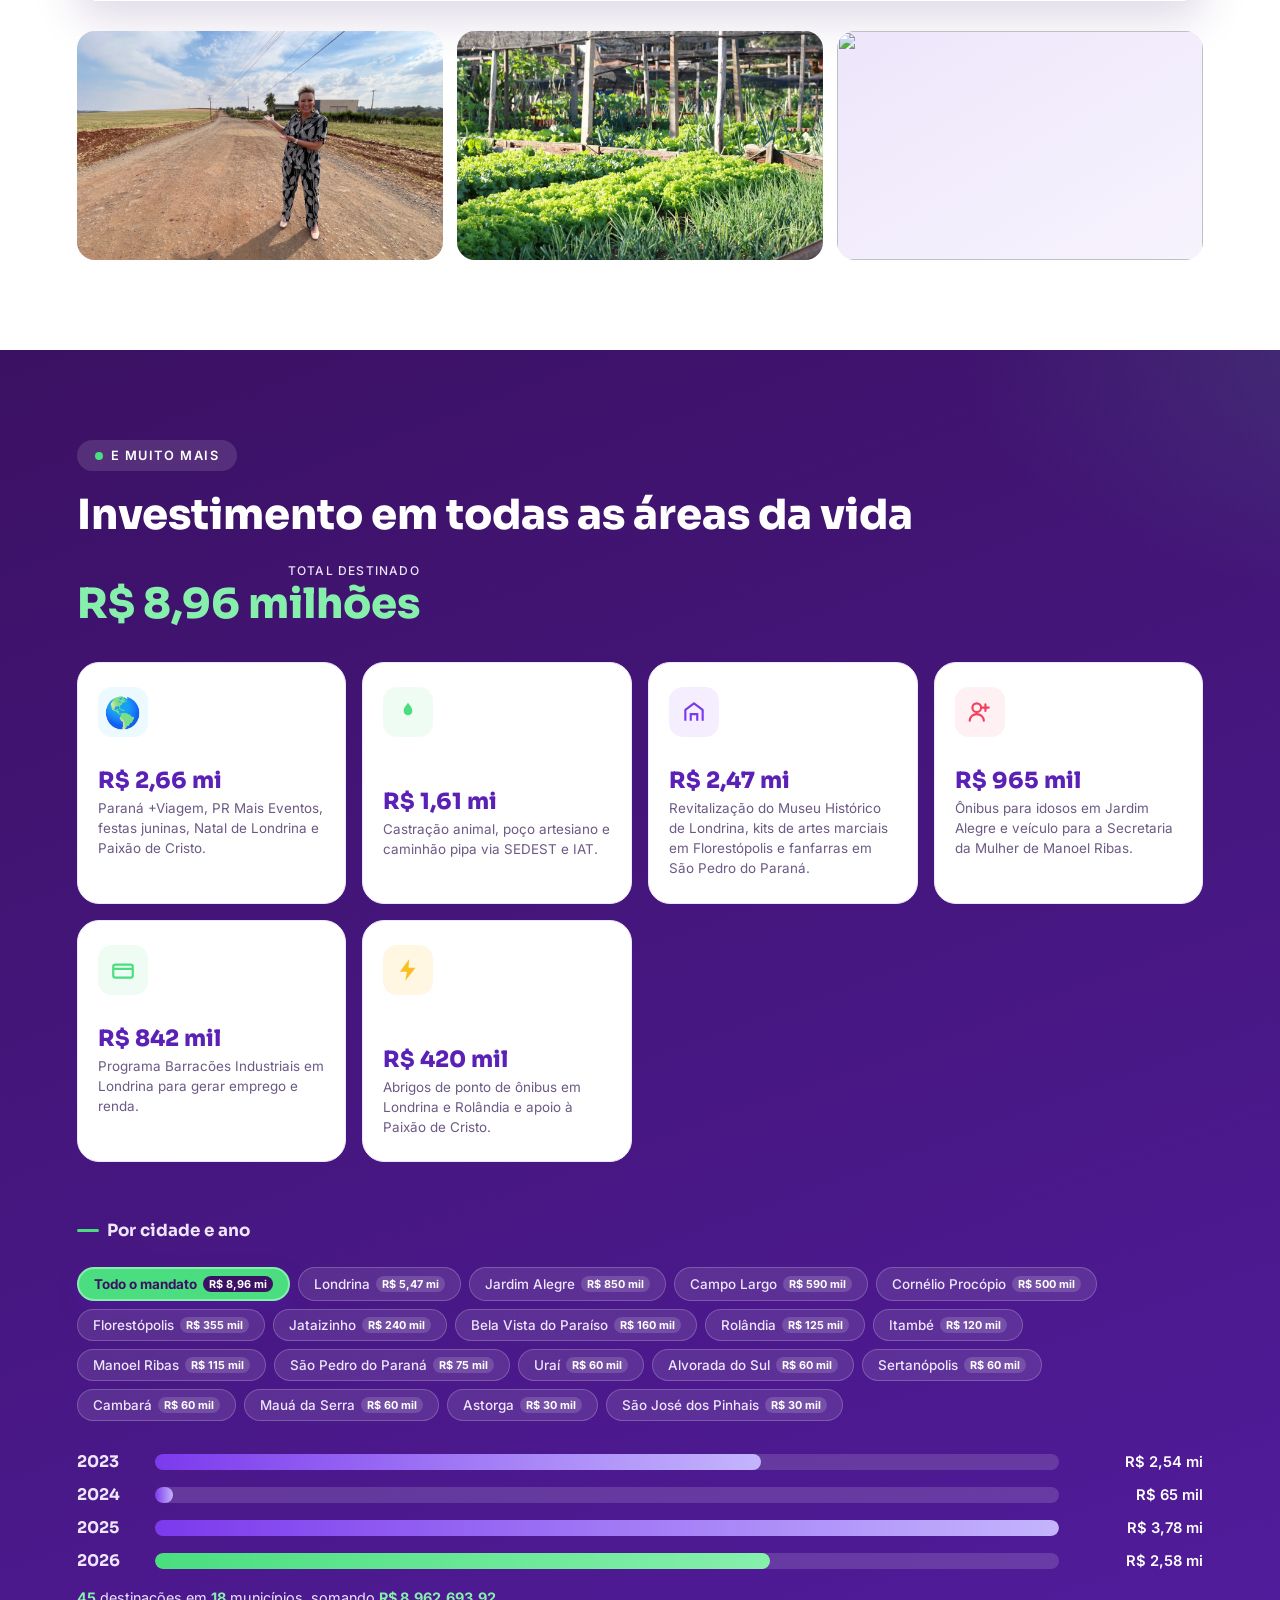
==== commit 091f6372: "Make record highlight card bigger for presentation" ====
--- a/index.html
+++ b/index.html
@@ -63,6 +63,11 @@
 .mini-stats .card:hover{transform:translateY(-4px);box-shadow:var(--shadow)}
 .mini-stats .num{font-family:'Sora',sans-serif;font-weight:800;font-size:1.7rem;color:var(--roxo-700)}
 .mini-stats .card.destaque{background:linear-gradient(160deg,var(--roxo-700),var(--roxo-500));color:#fff}
+.mini-stats .card.destaque-recorde{padding:26px 20px;transform:scale(1.12);box-shadow:0 16px 40px rgba(91,33,182,.35);z-index:2}
+.mini-stats .card.destaque-recorde:hover{transform:scale(1.16) translateY(-4px)}
+.mini-stats .card.destaque-recorde .crescimento .num{font-size:2.4rem}
+.mini-stats .card.destaque-recorde .selo-recorde{font-size:.68rem;padding:5px 12px}
+.mini-stats .card.destaque-recorde small{font-size:.92rem;font-weight:600;margin-top:4px;display:block}
 .mini-stats .card.destaque .num{color:var(--verde-300)}
 .mini-stats small{font-size:.78rem;color:inherit;opacity:.8}.selo-recorde{font-size:.62rem;font-weight:800;letter-spacing:.03em;text-transform:uppercase;background:var(--verde-400);color:var(--roxo-900);padding:4px 10px;border-radius:999px;display:inline-block;margin-bottom:10px;box-shadow:0 4px 14px rgba(74,222,128,.45);animation:pulseSelo 2s ease-in-out infinite}
 @keyframes pulseSelo{0%,100%{transform:scale(1)}50%{transform:scale(1.06)}}
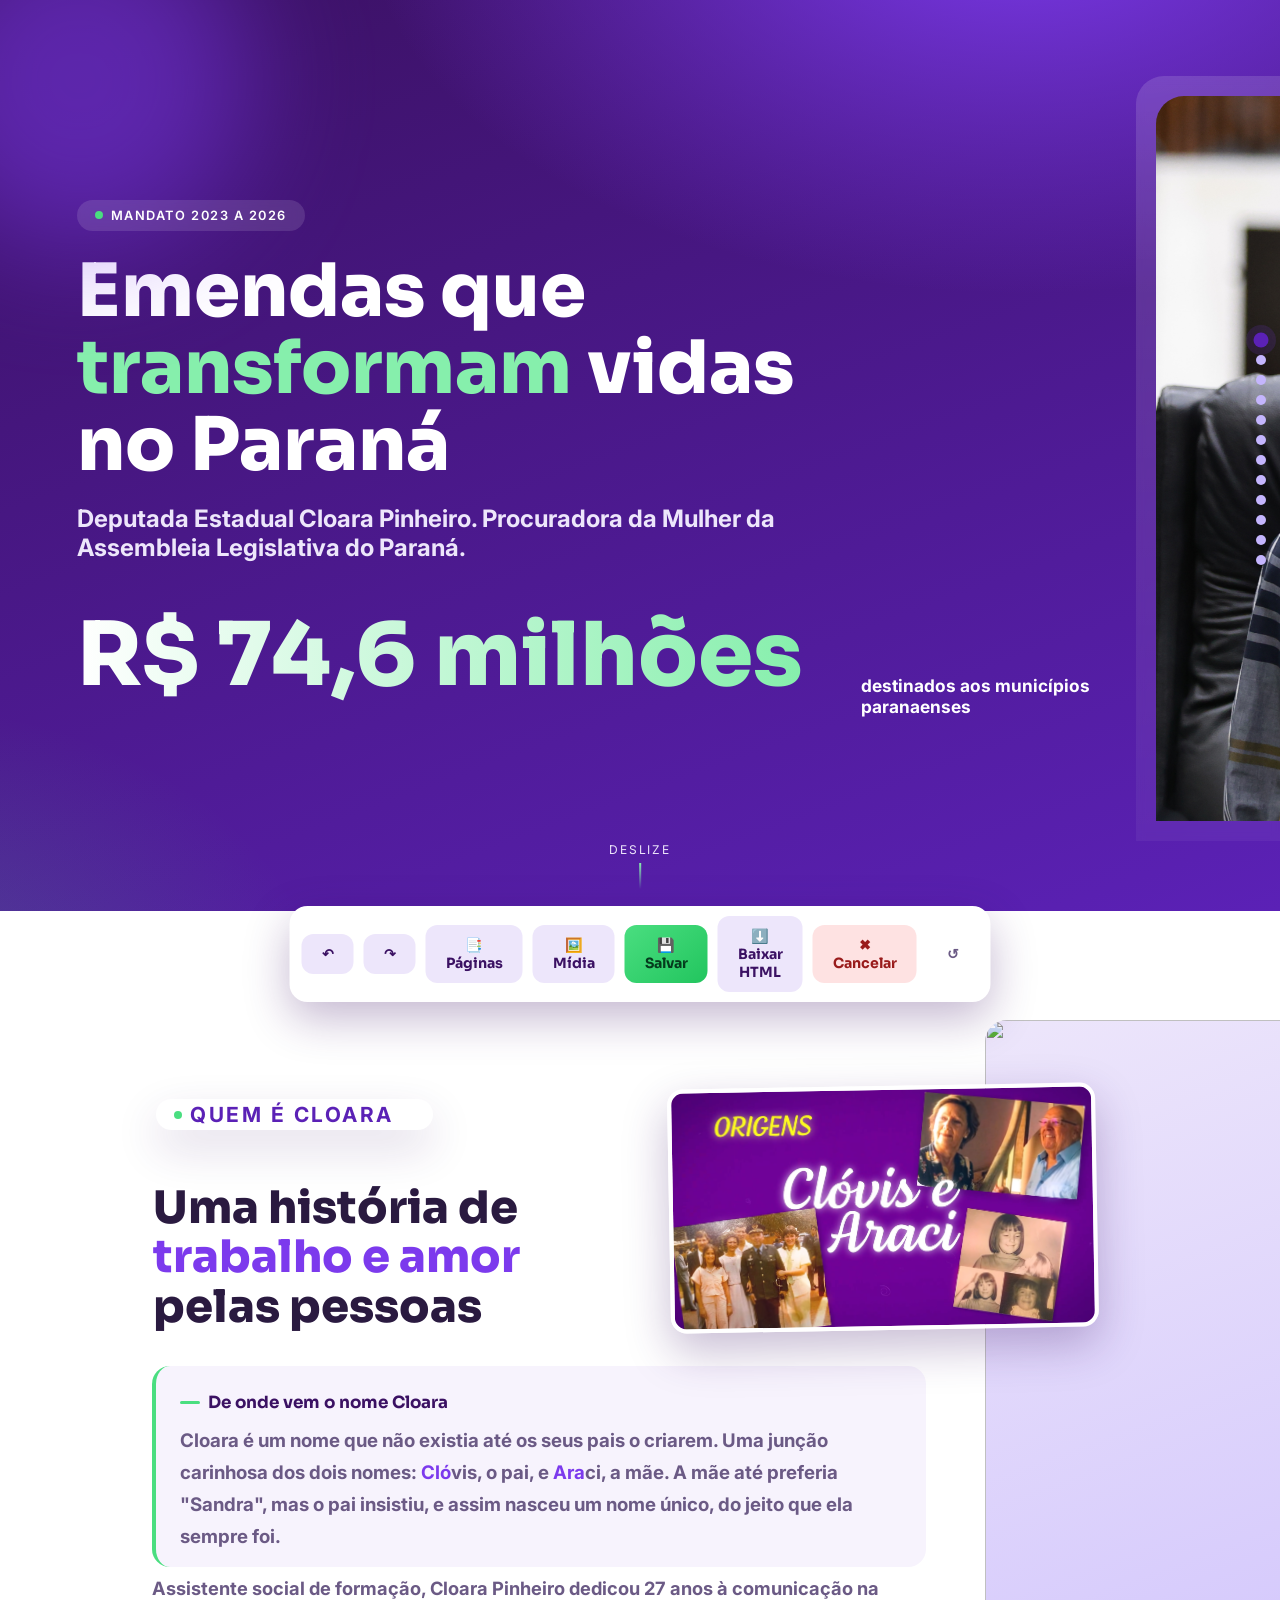
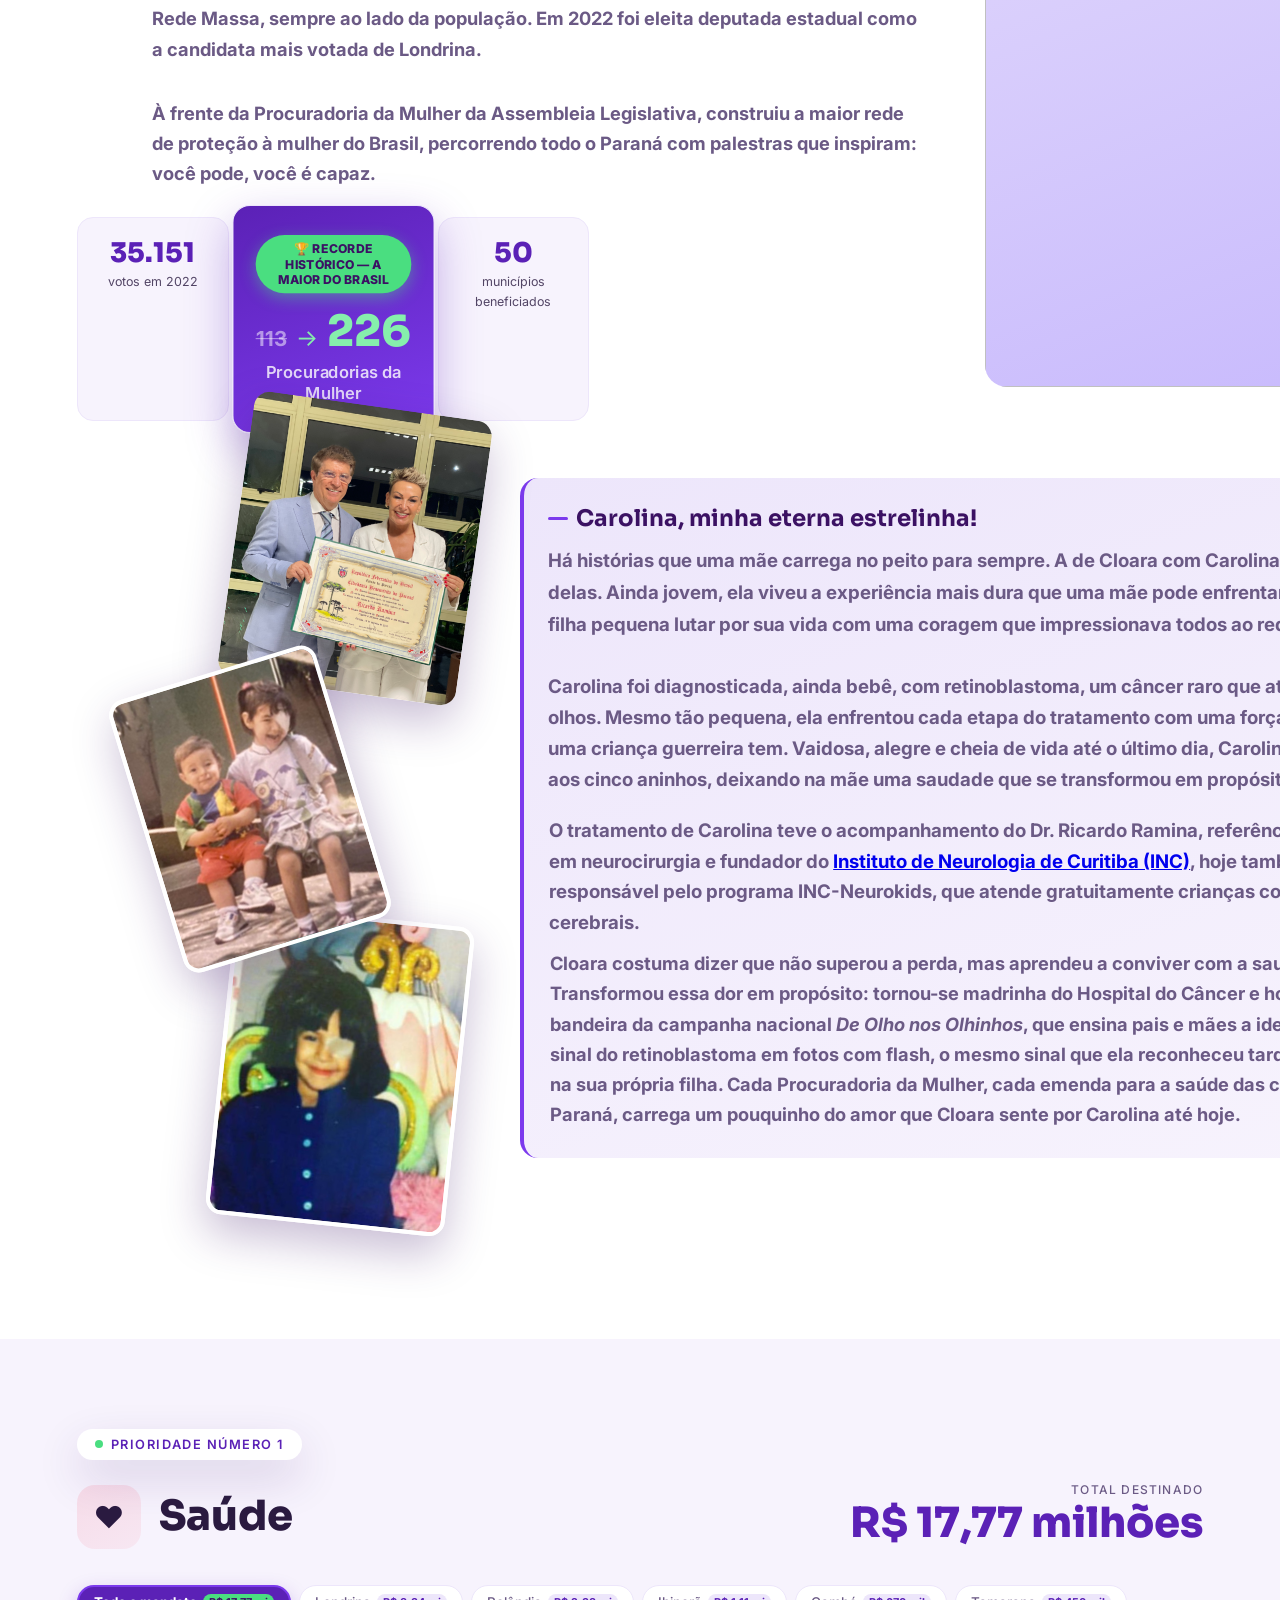
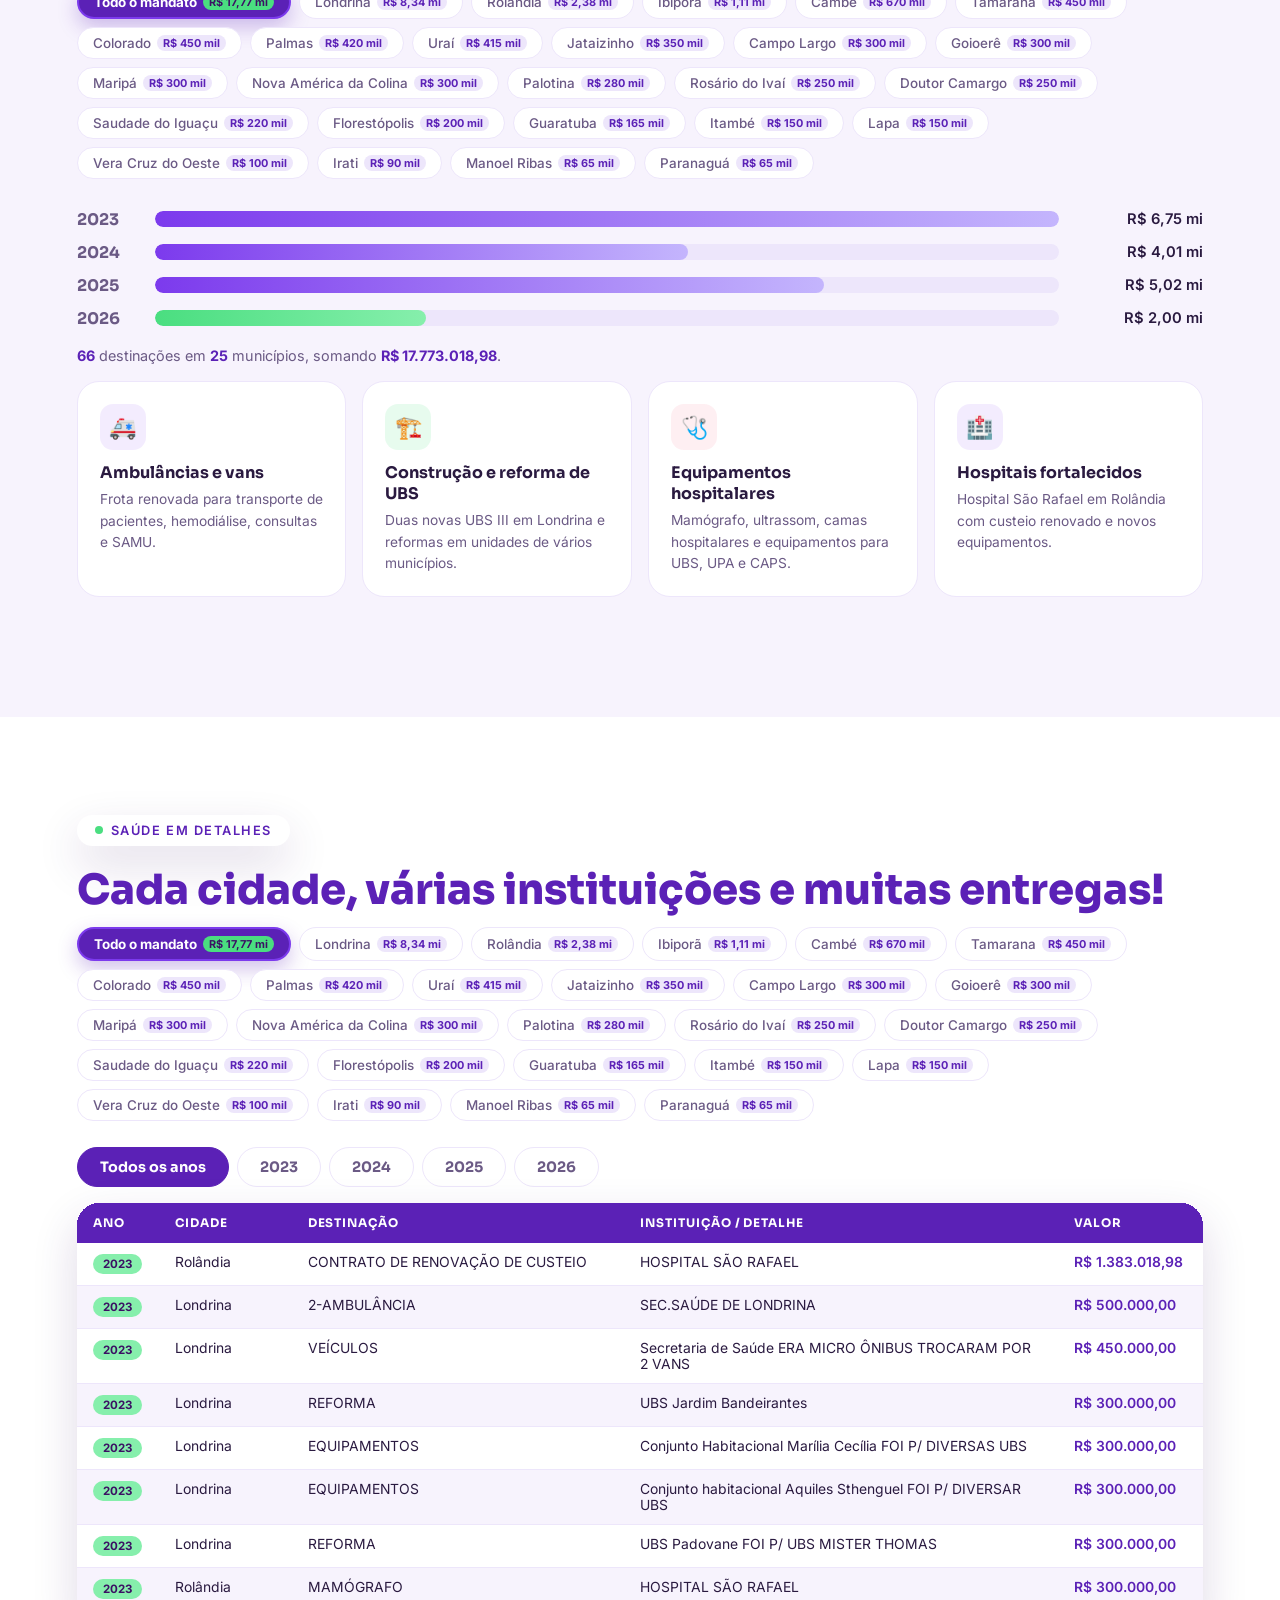
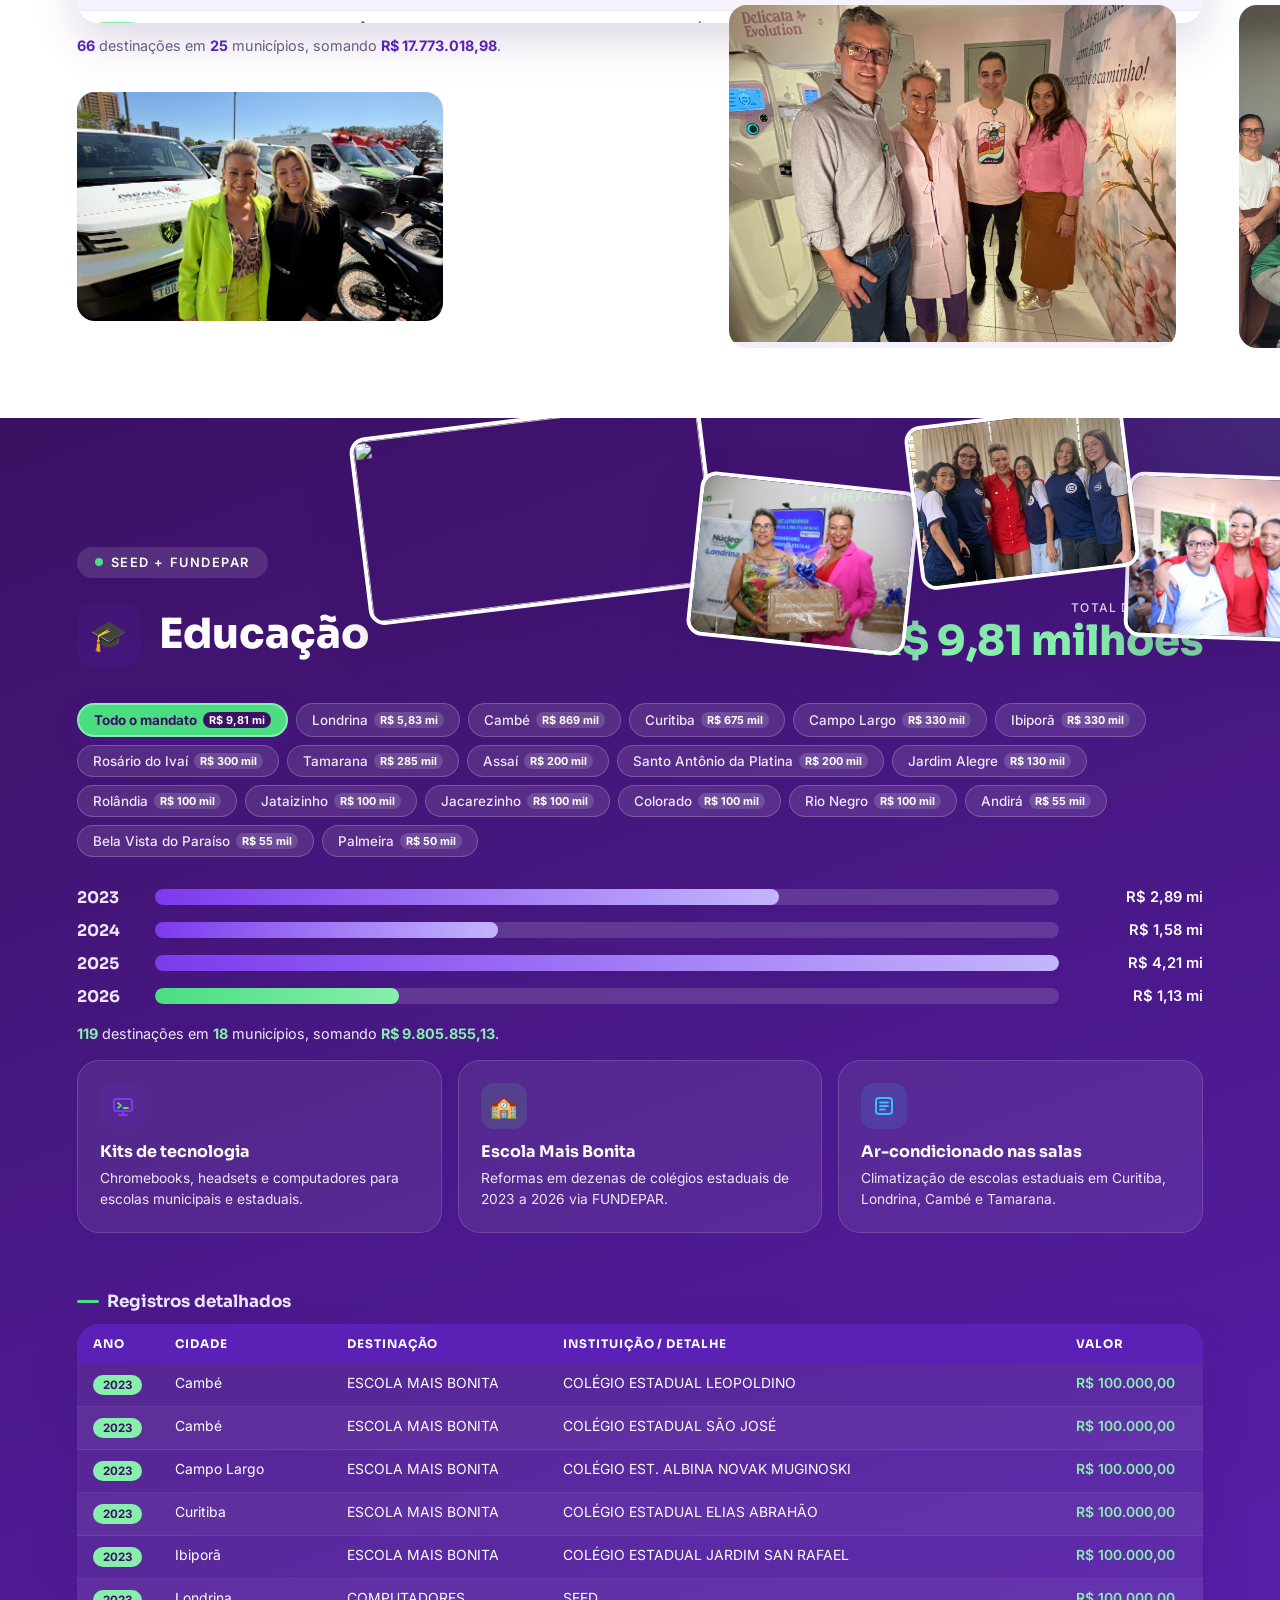
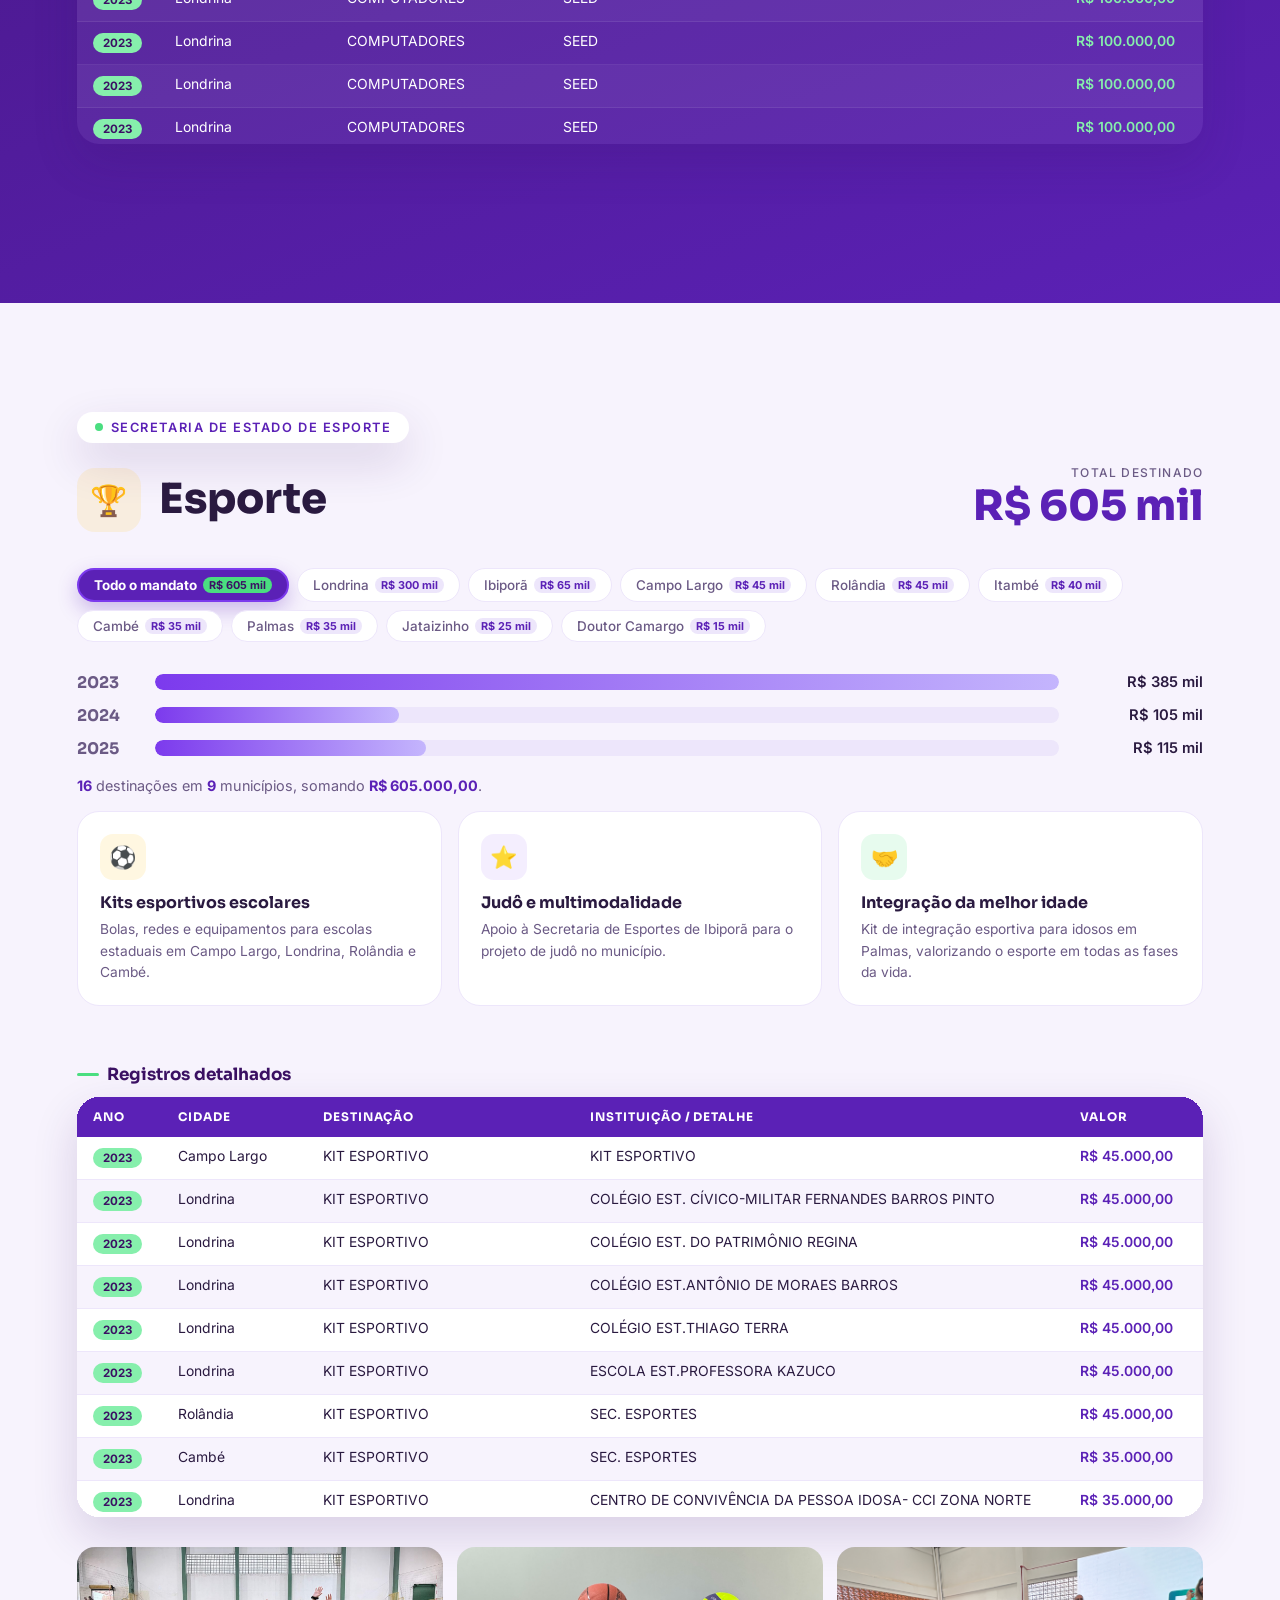
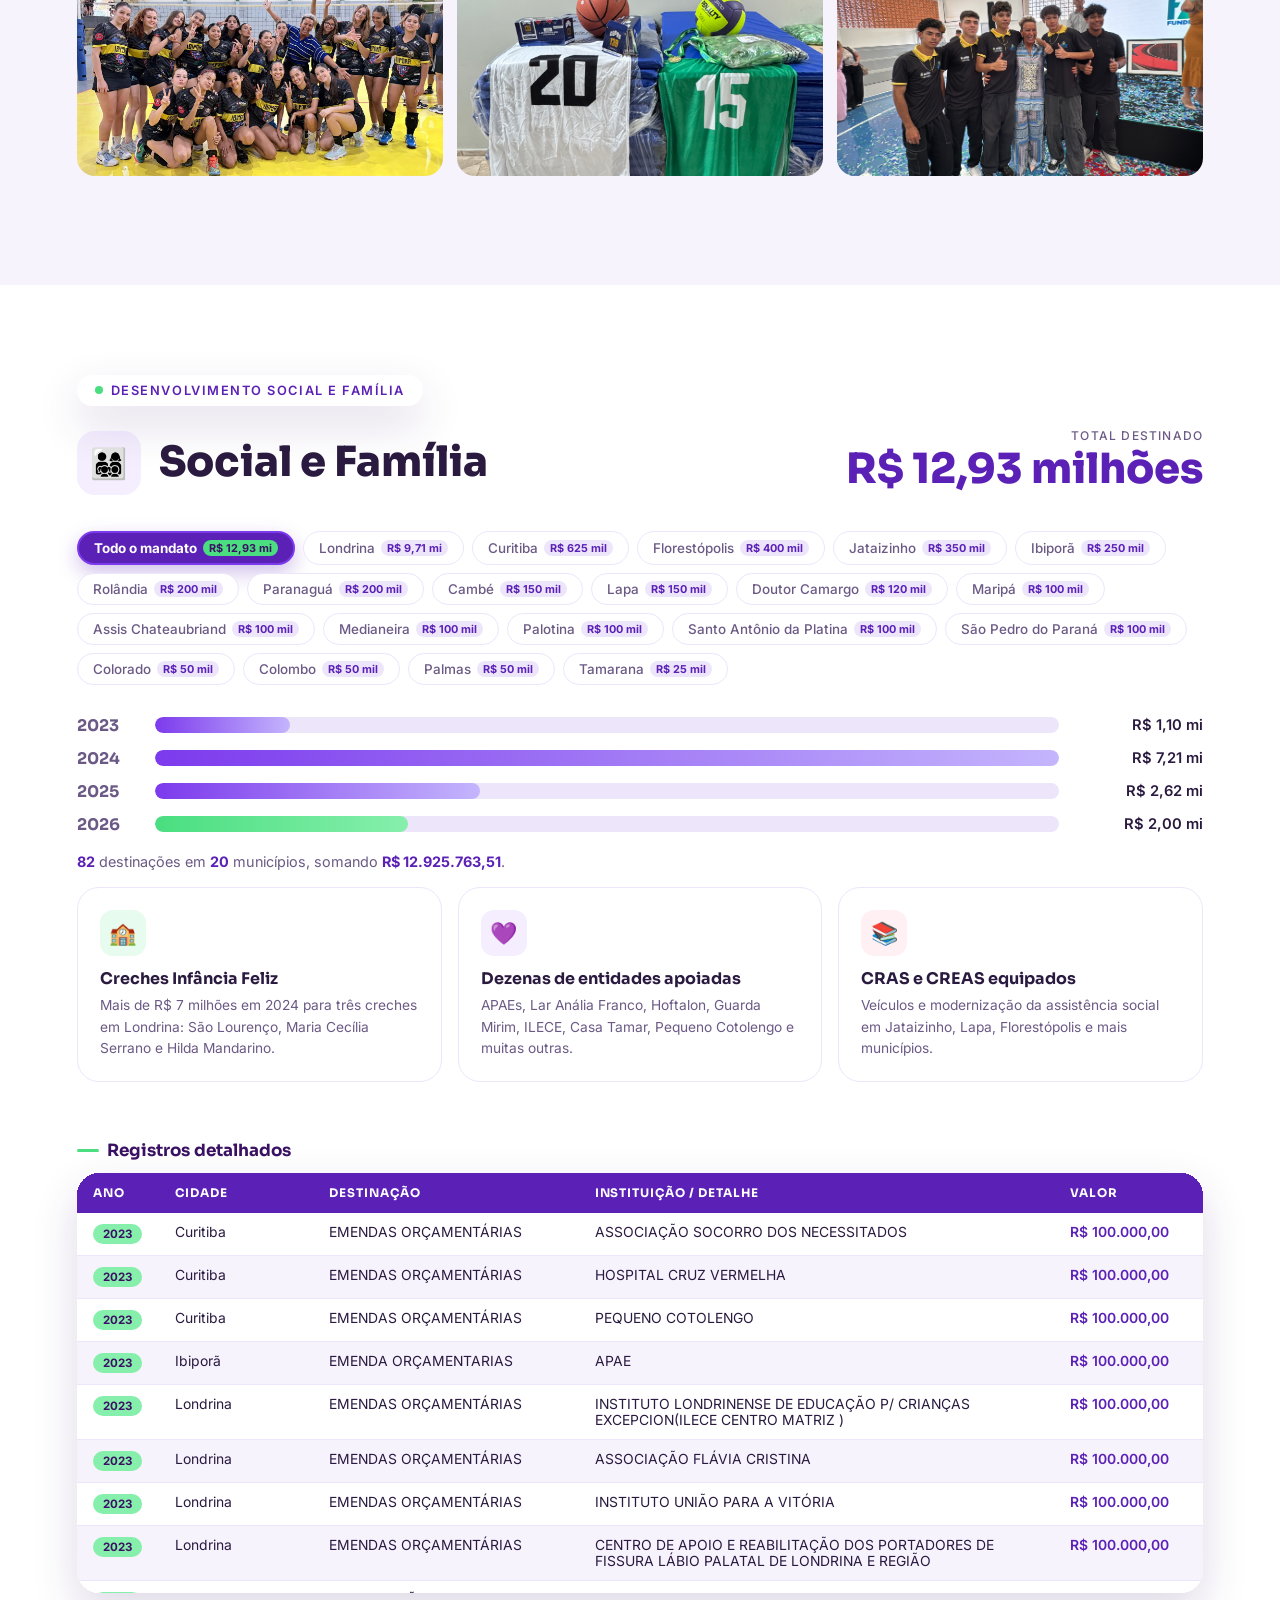
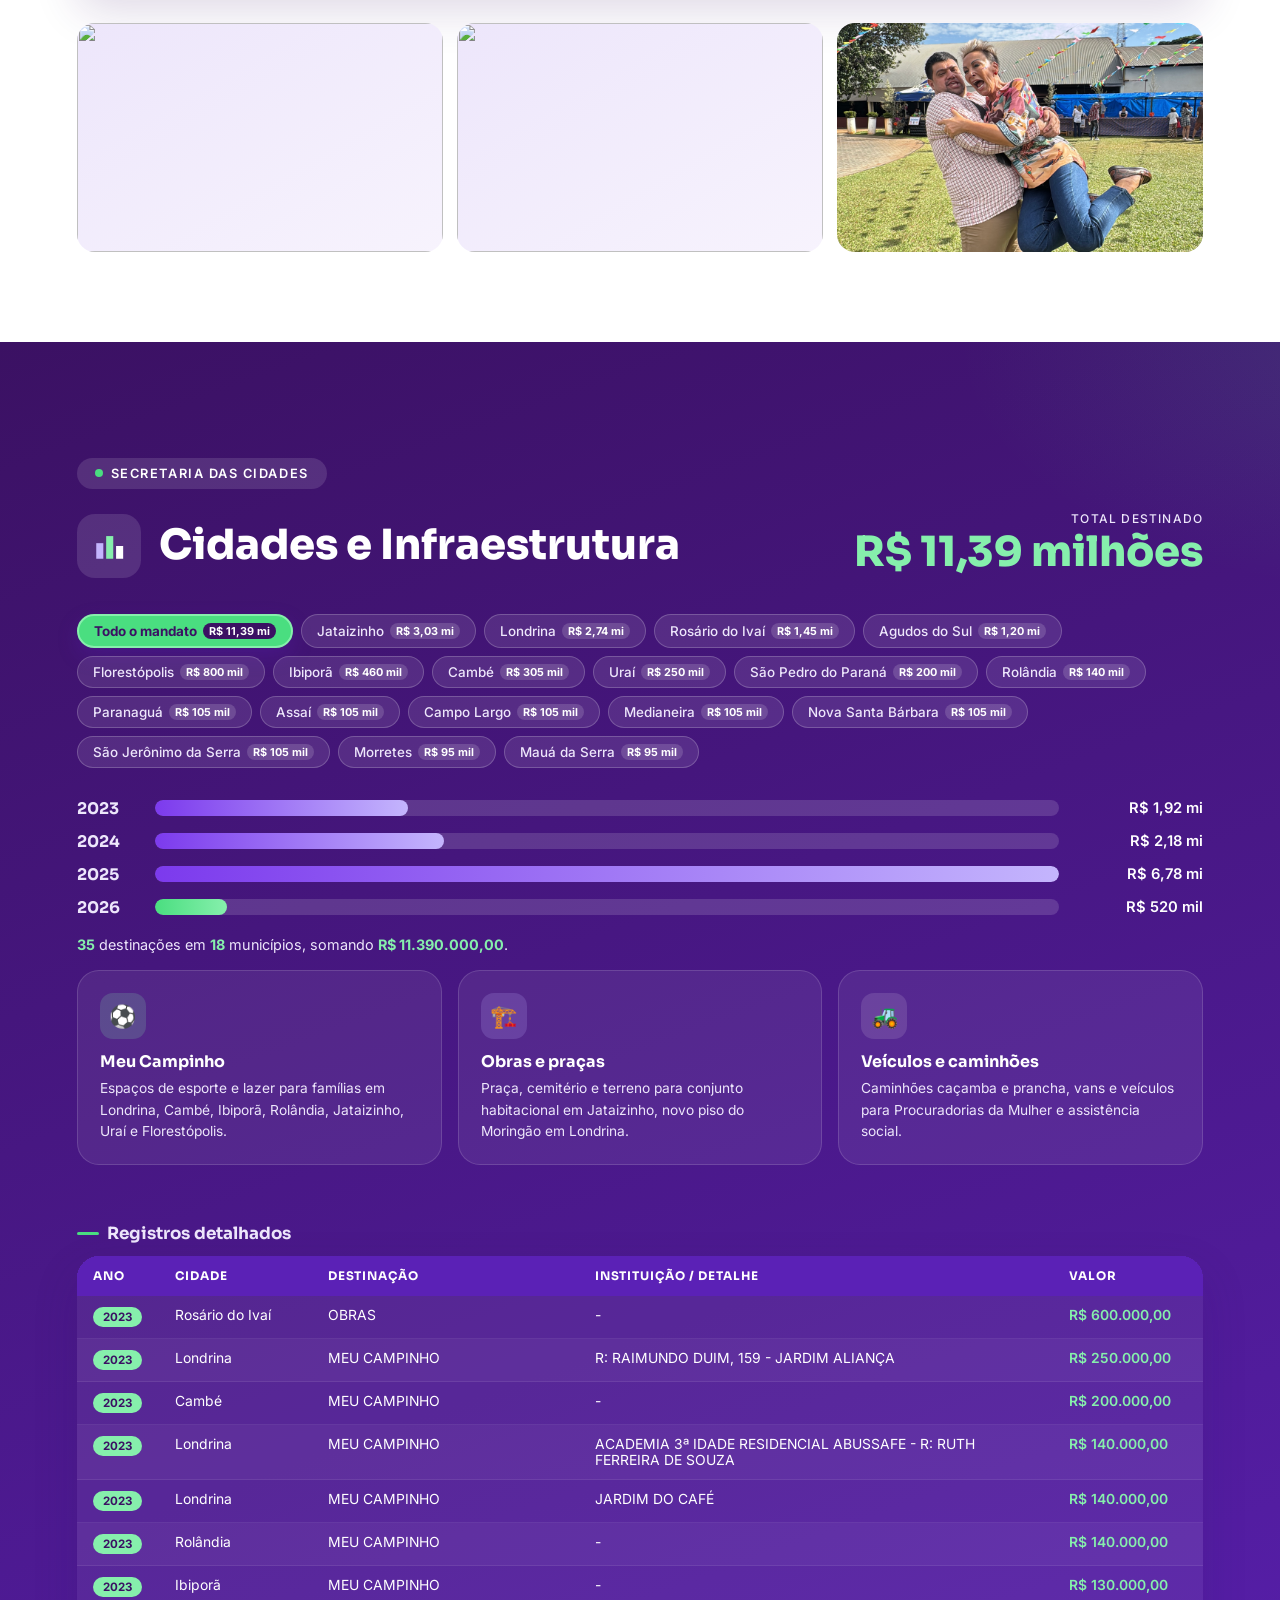
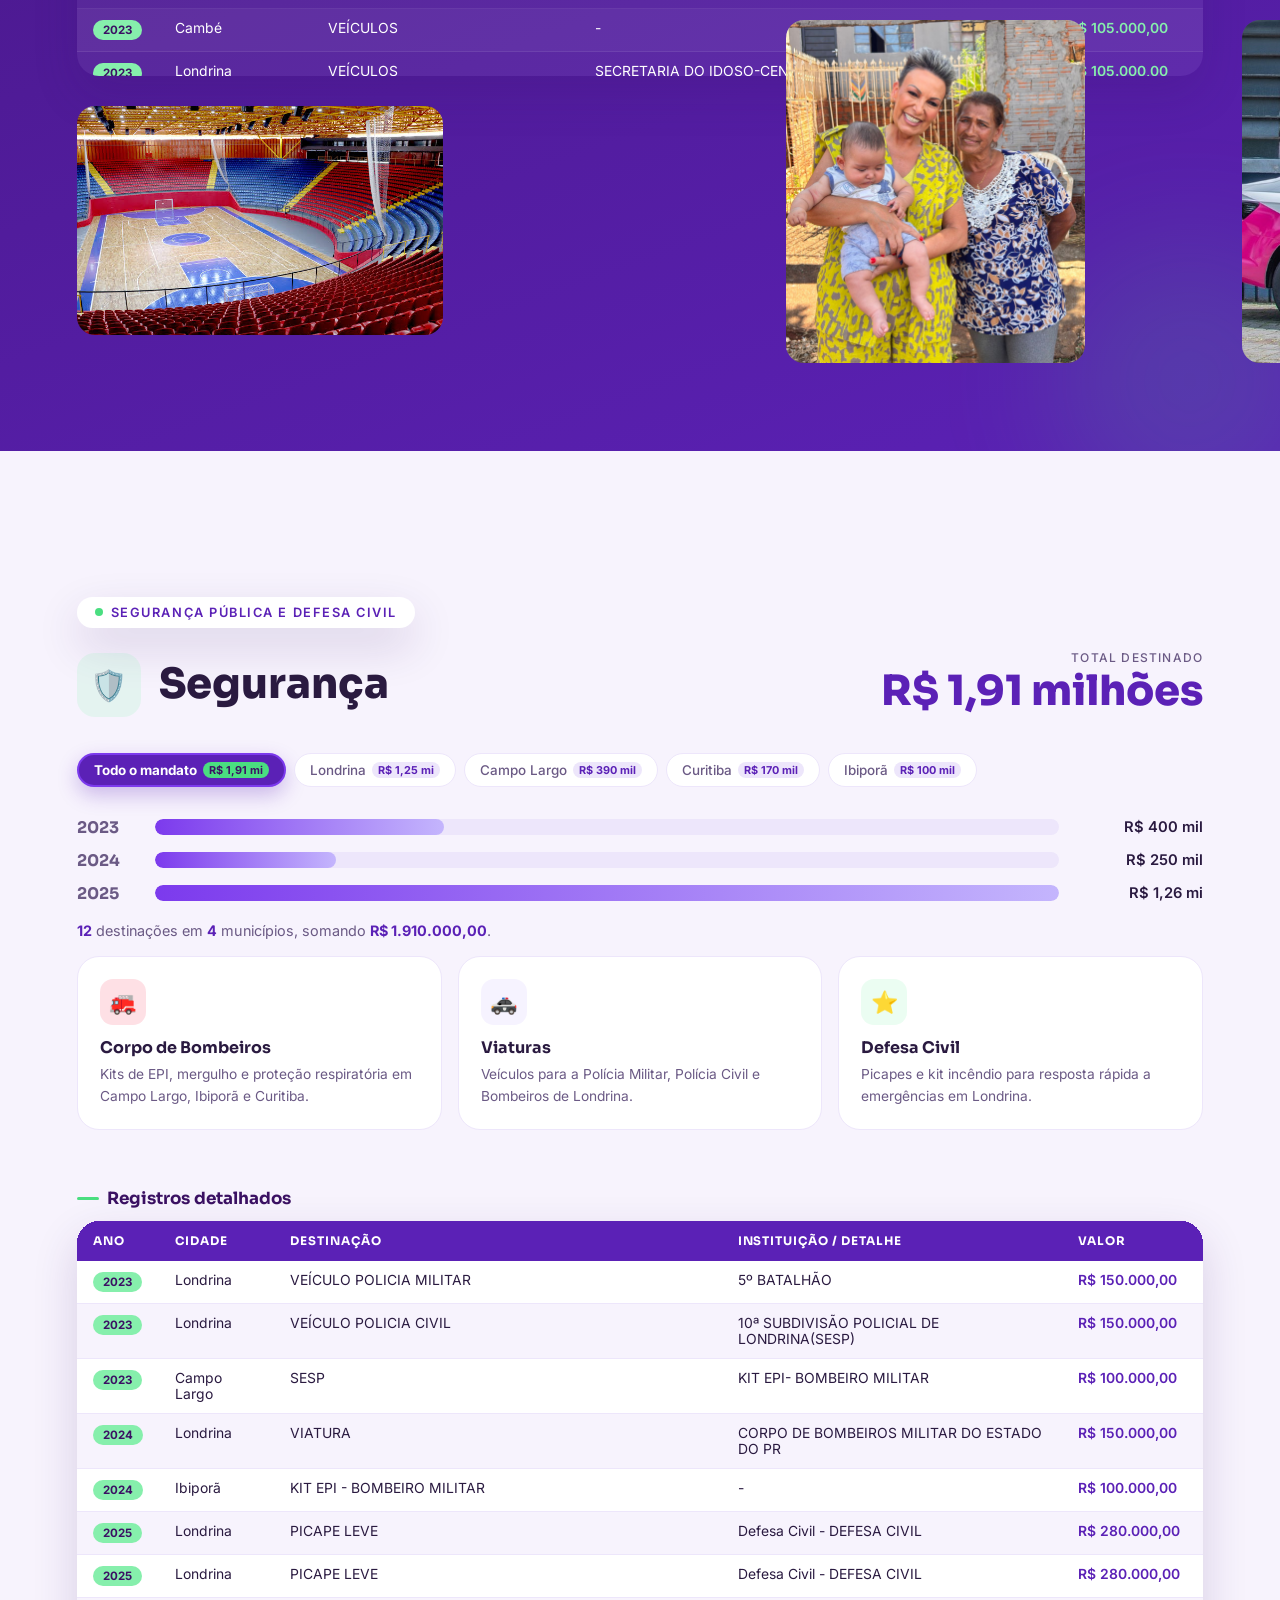
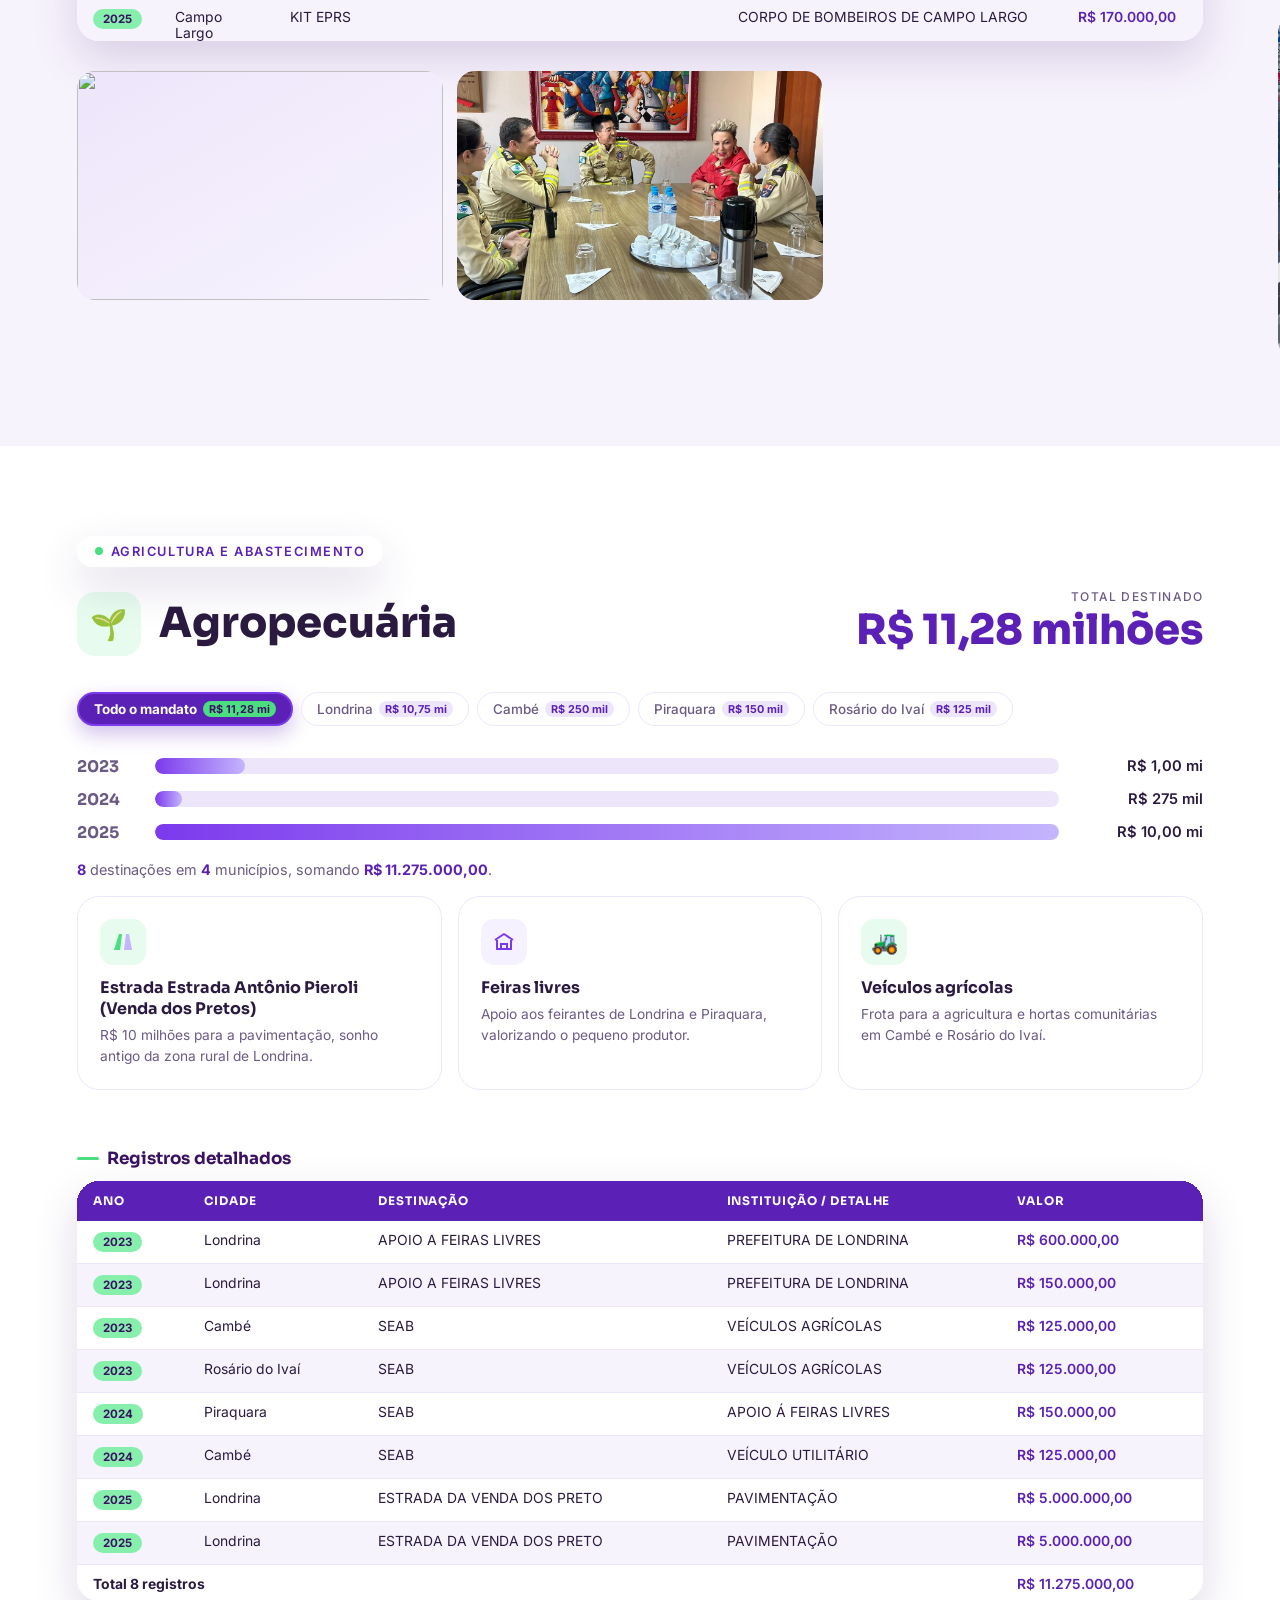
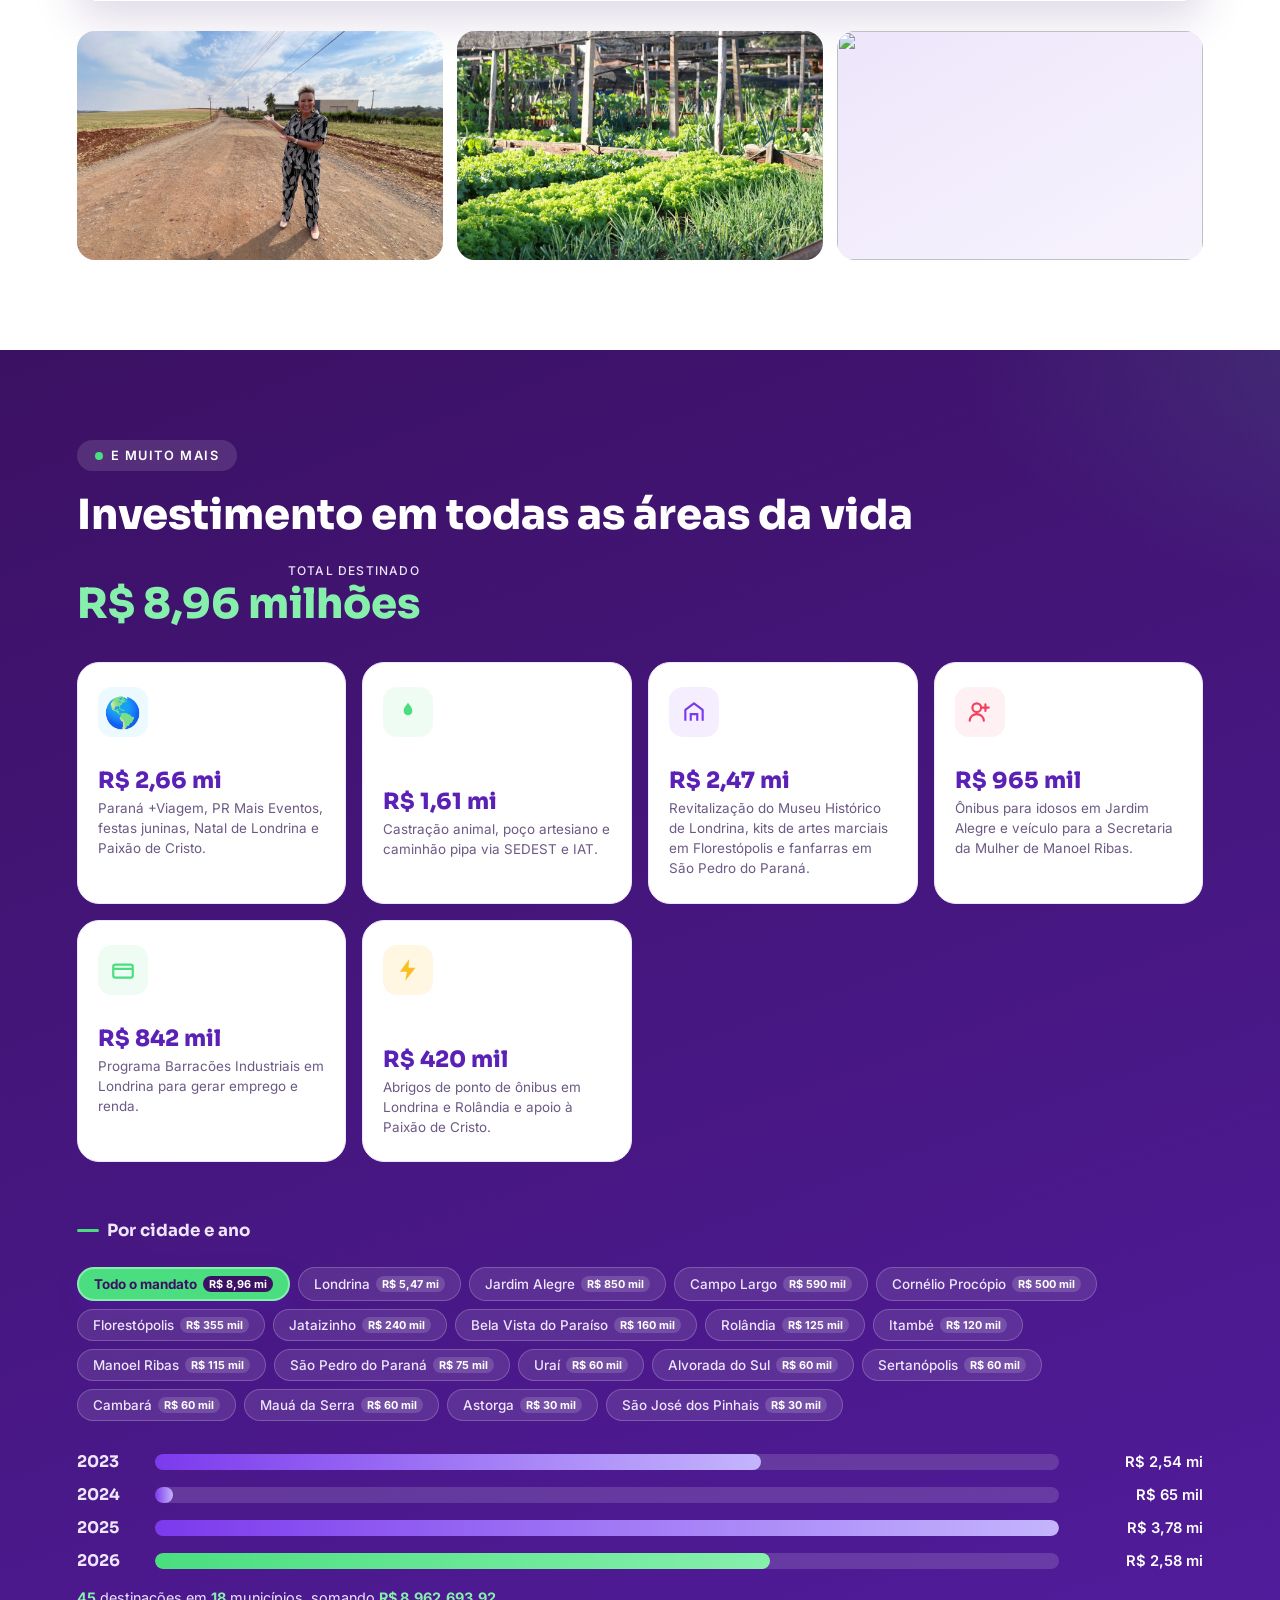
==== commit 9fbad35c: "Fix mobile viewport - use device width instead of fixed 1440px" ====
--- a/index.html
+++ b/index.html
@@ -2,7 +2,7 @@
 <html lang="pt-BR">
 <head>
 <meta charset="UTF-8">
-<meta name="viewport" content="width=1440">
+<meta name="viewport" content="width=device-width, initial-scale=1.0">
 <title>Emendas Destinadas | Deputada Cloara Pinheiro</title>
 <link rel="preconnect" href="https://fonts.googleapis.com">
 <link href="https://fonts.googleapis.com/css2?family=Sora:wght@400;600;700;800&amp;family=Inter:wght@400;500;600&amp;display=swap" rel="stylesheet">
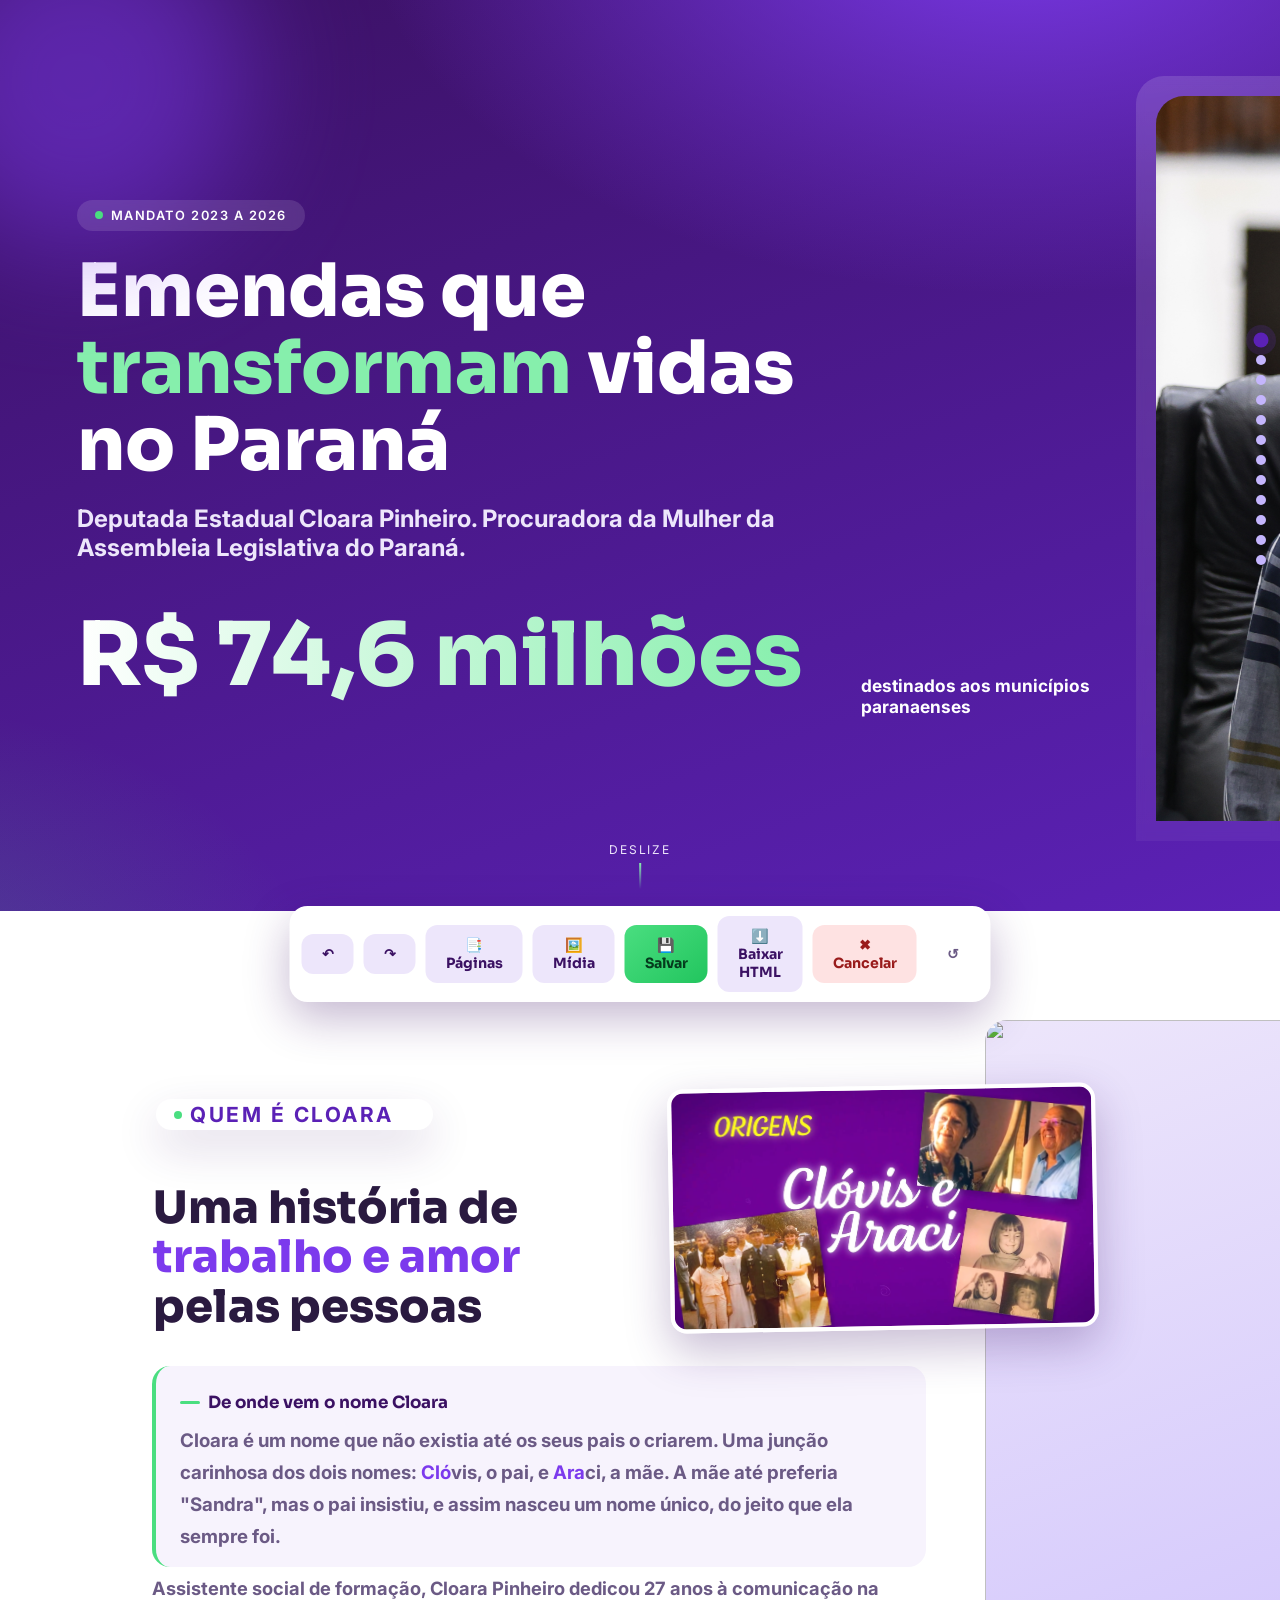
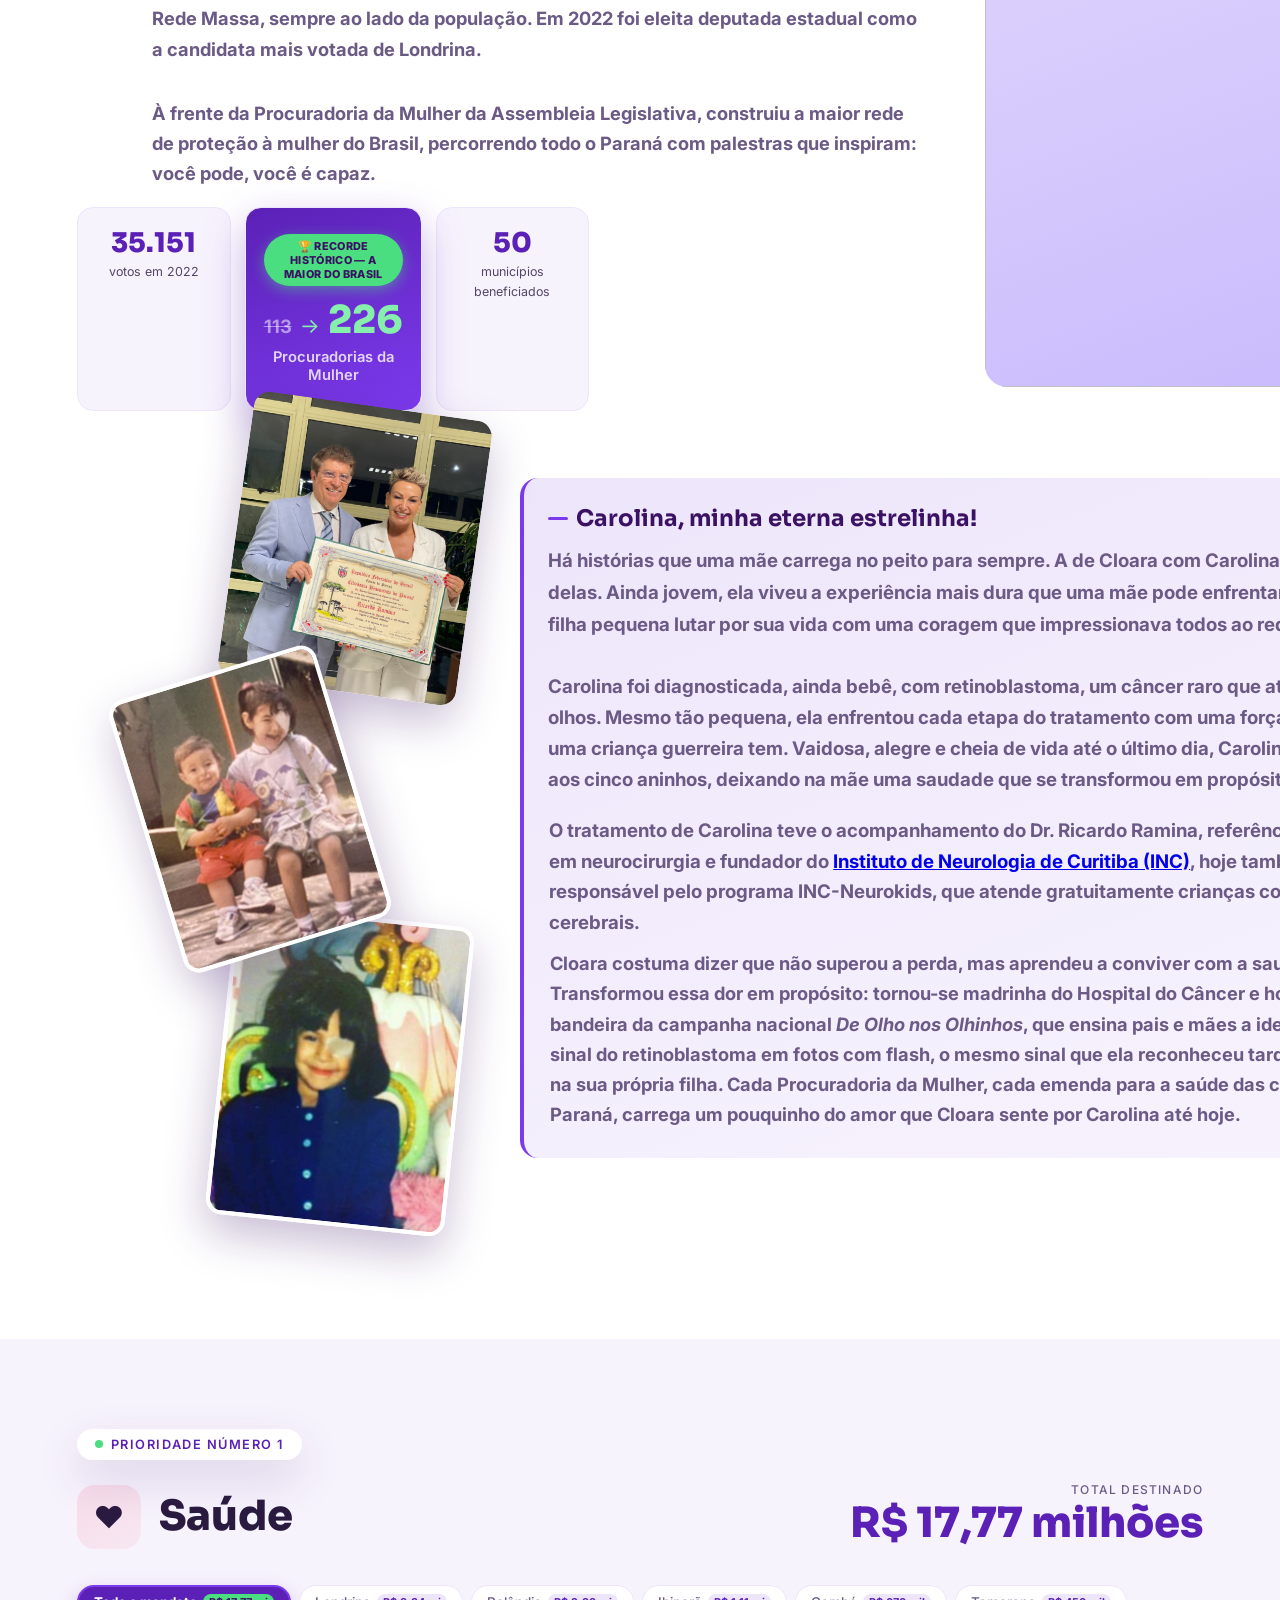
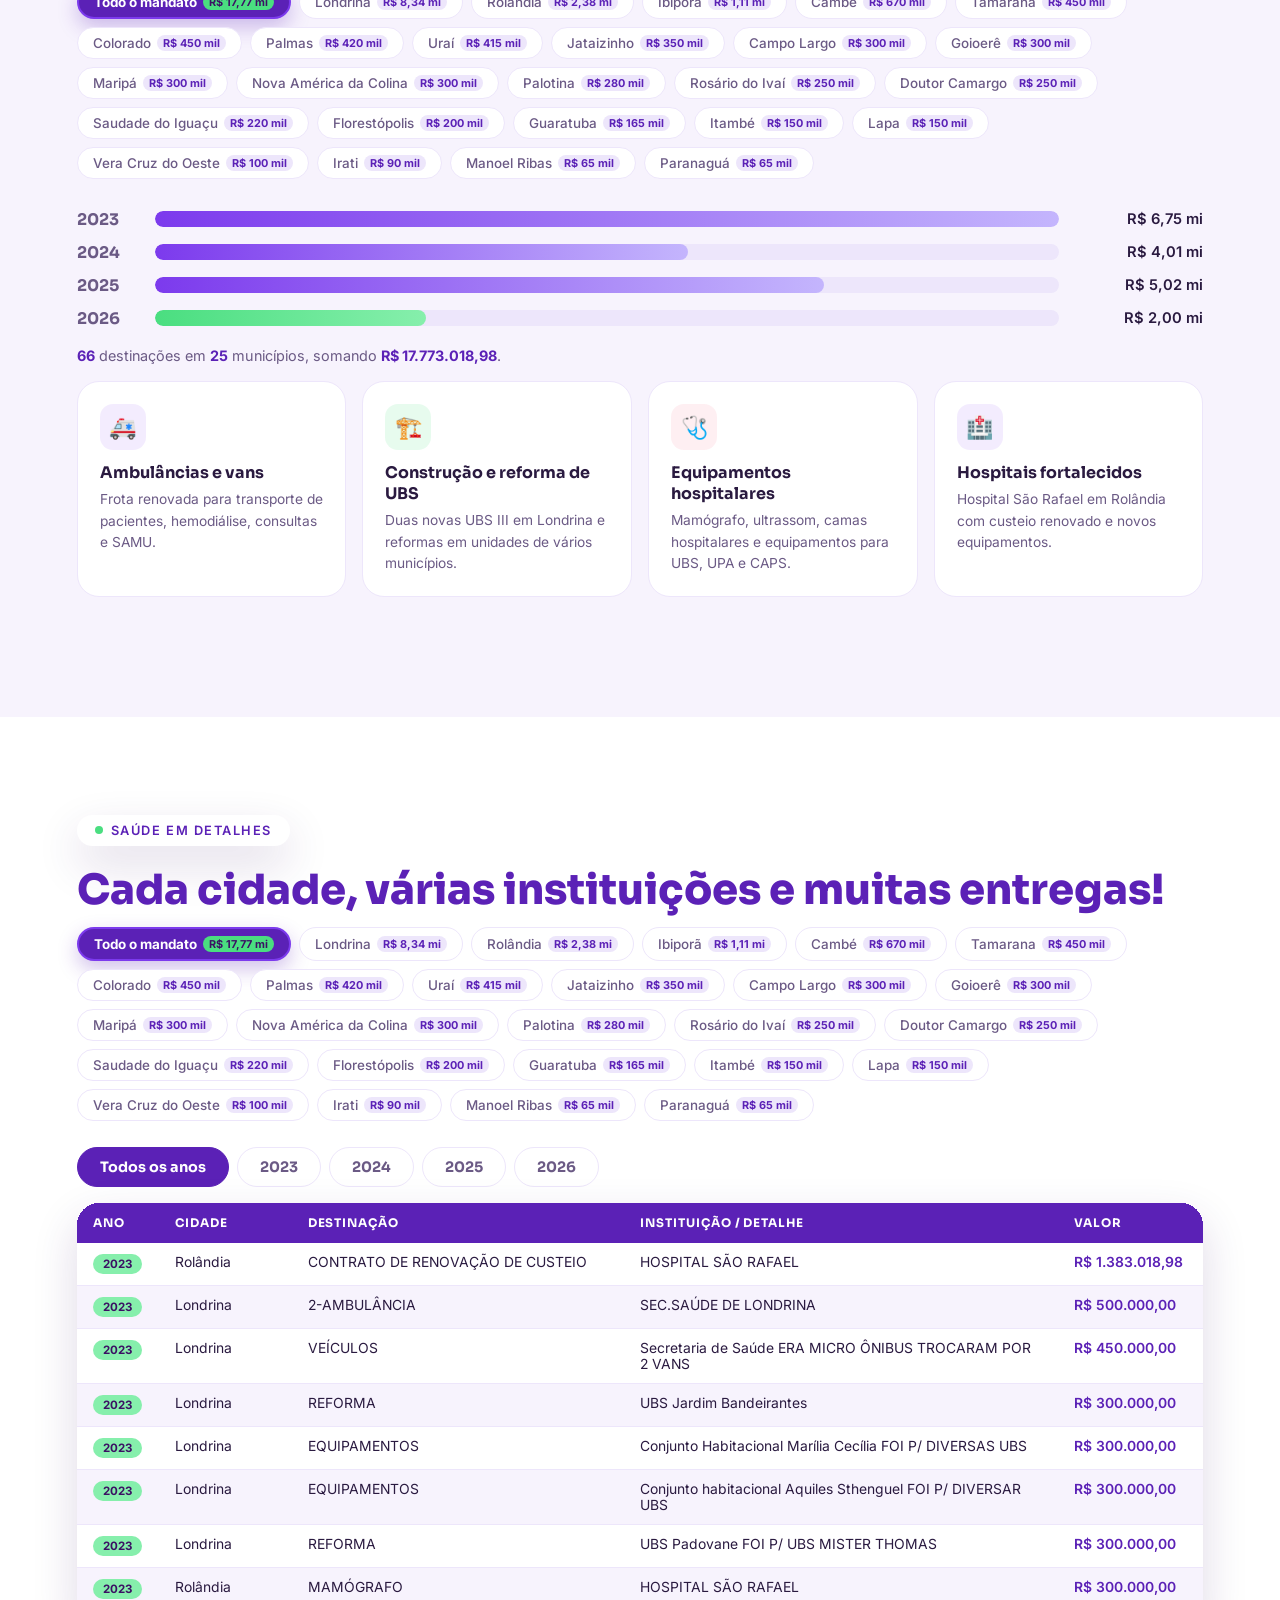
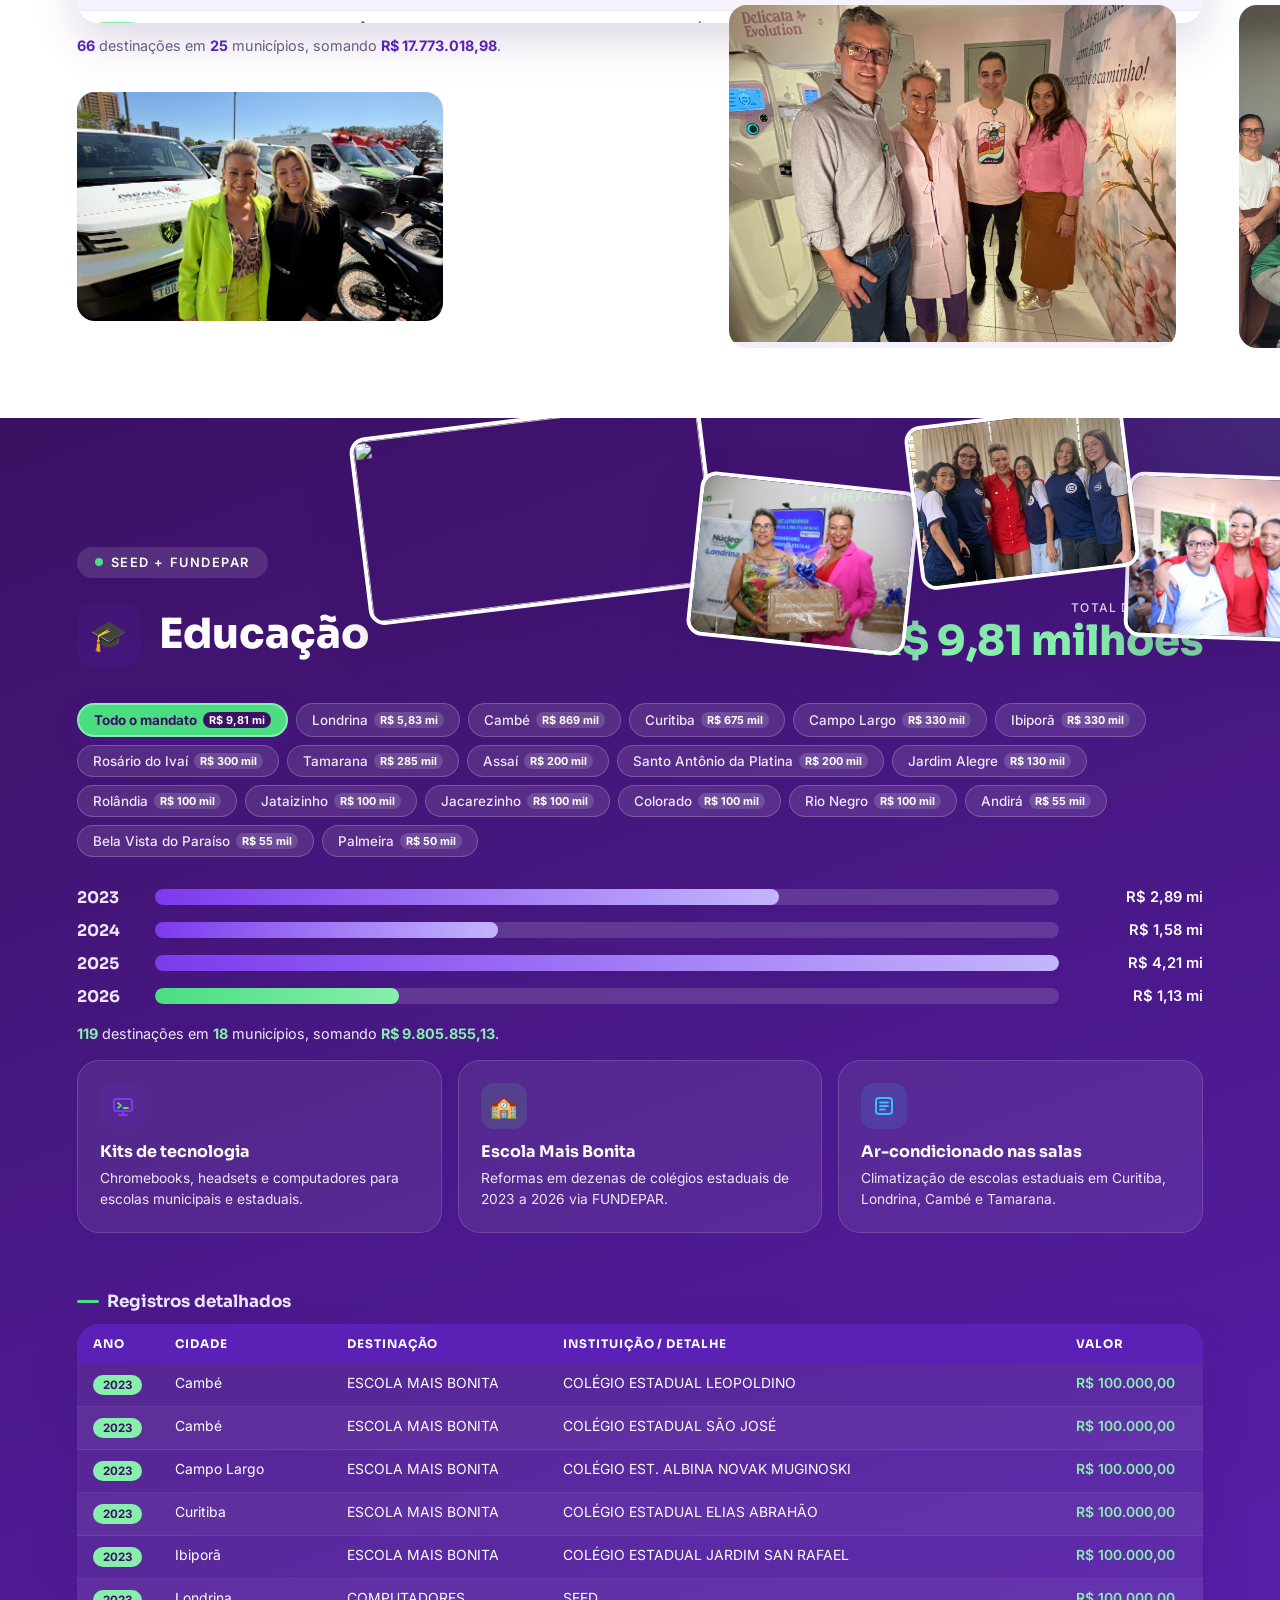
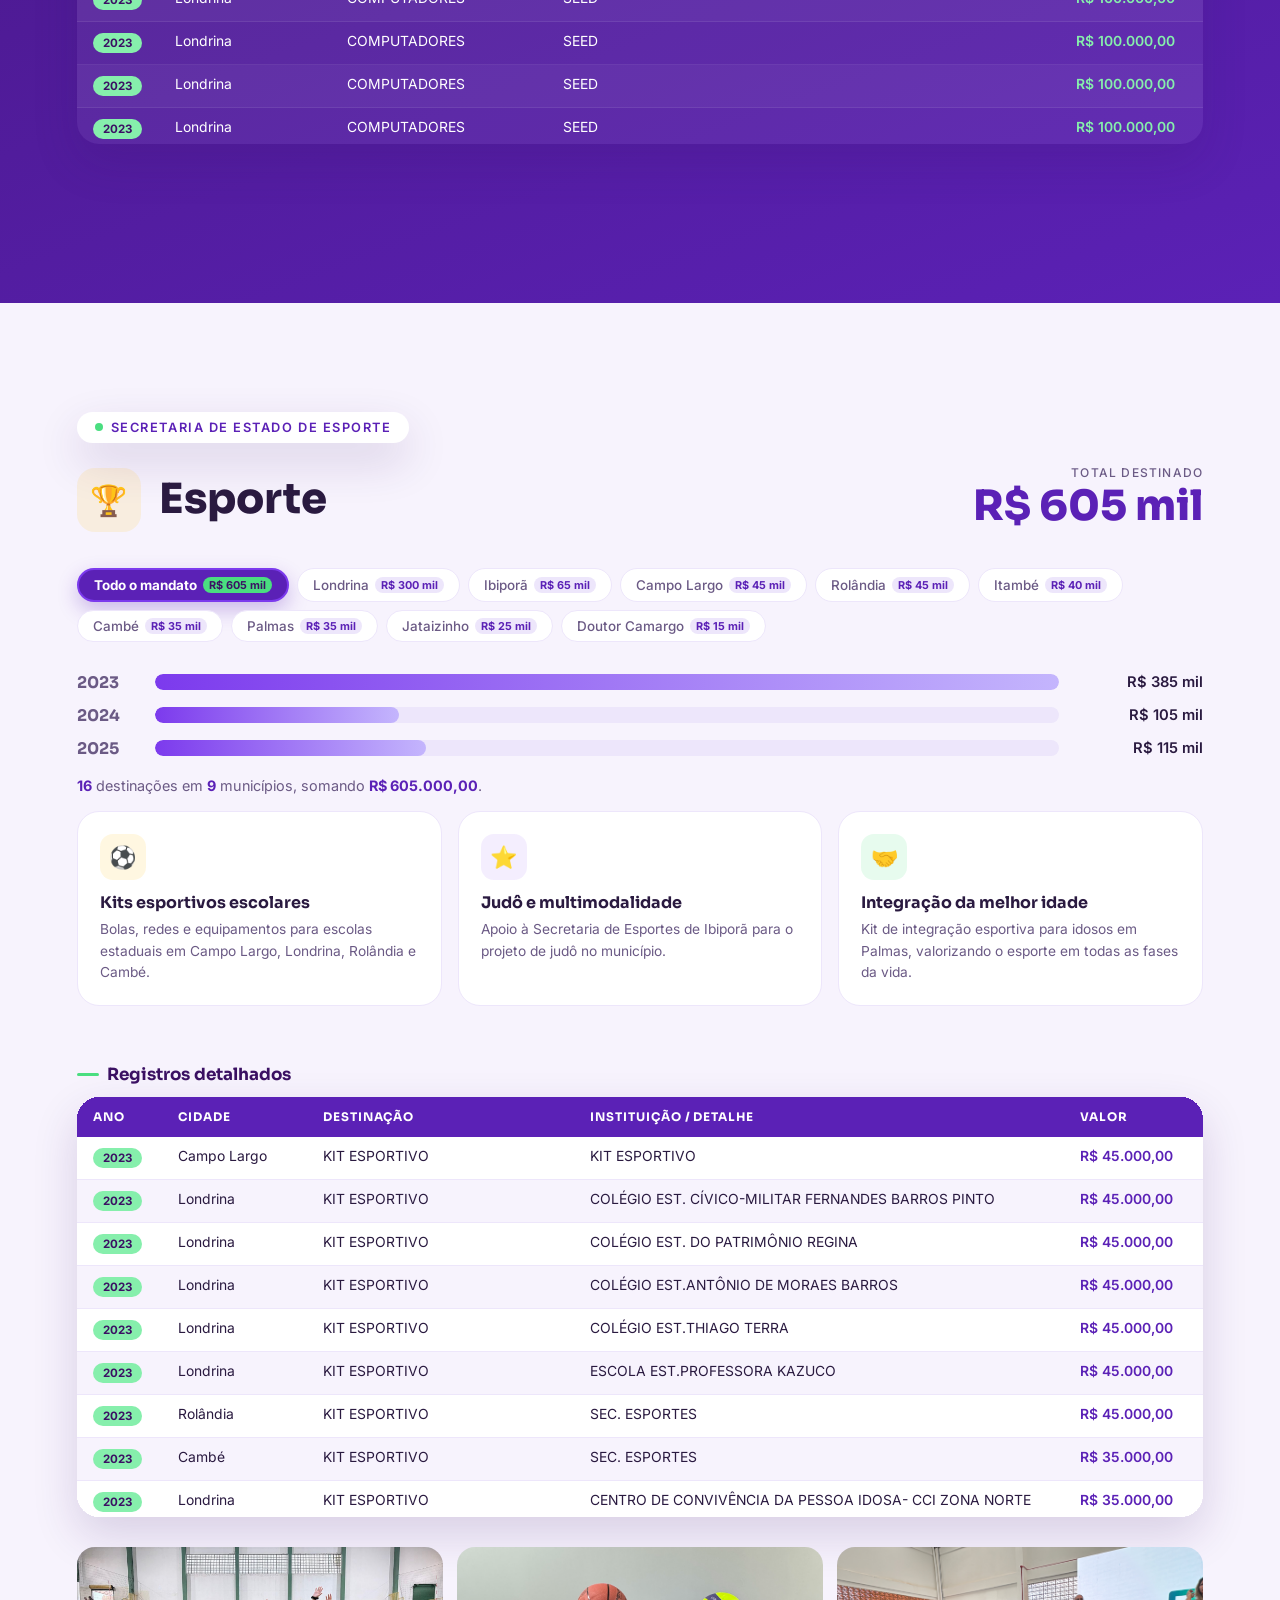
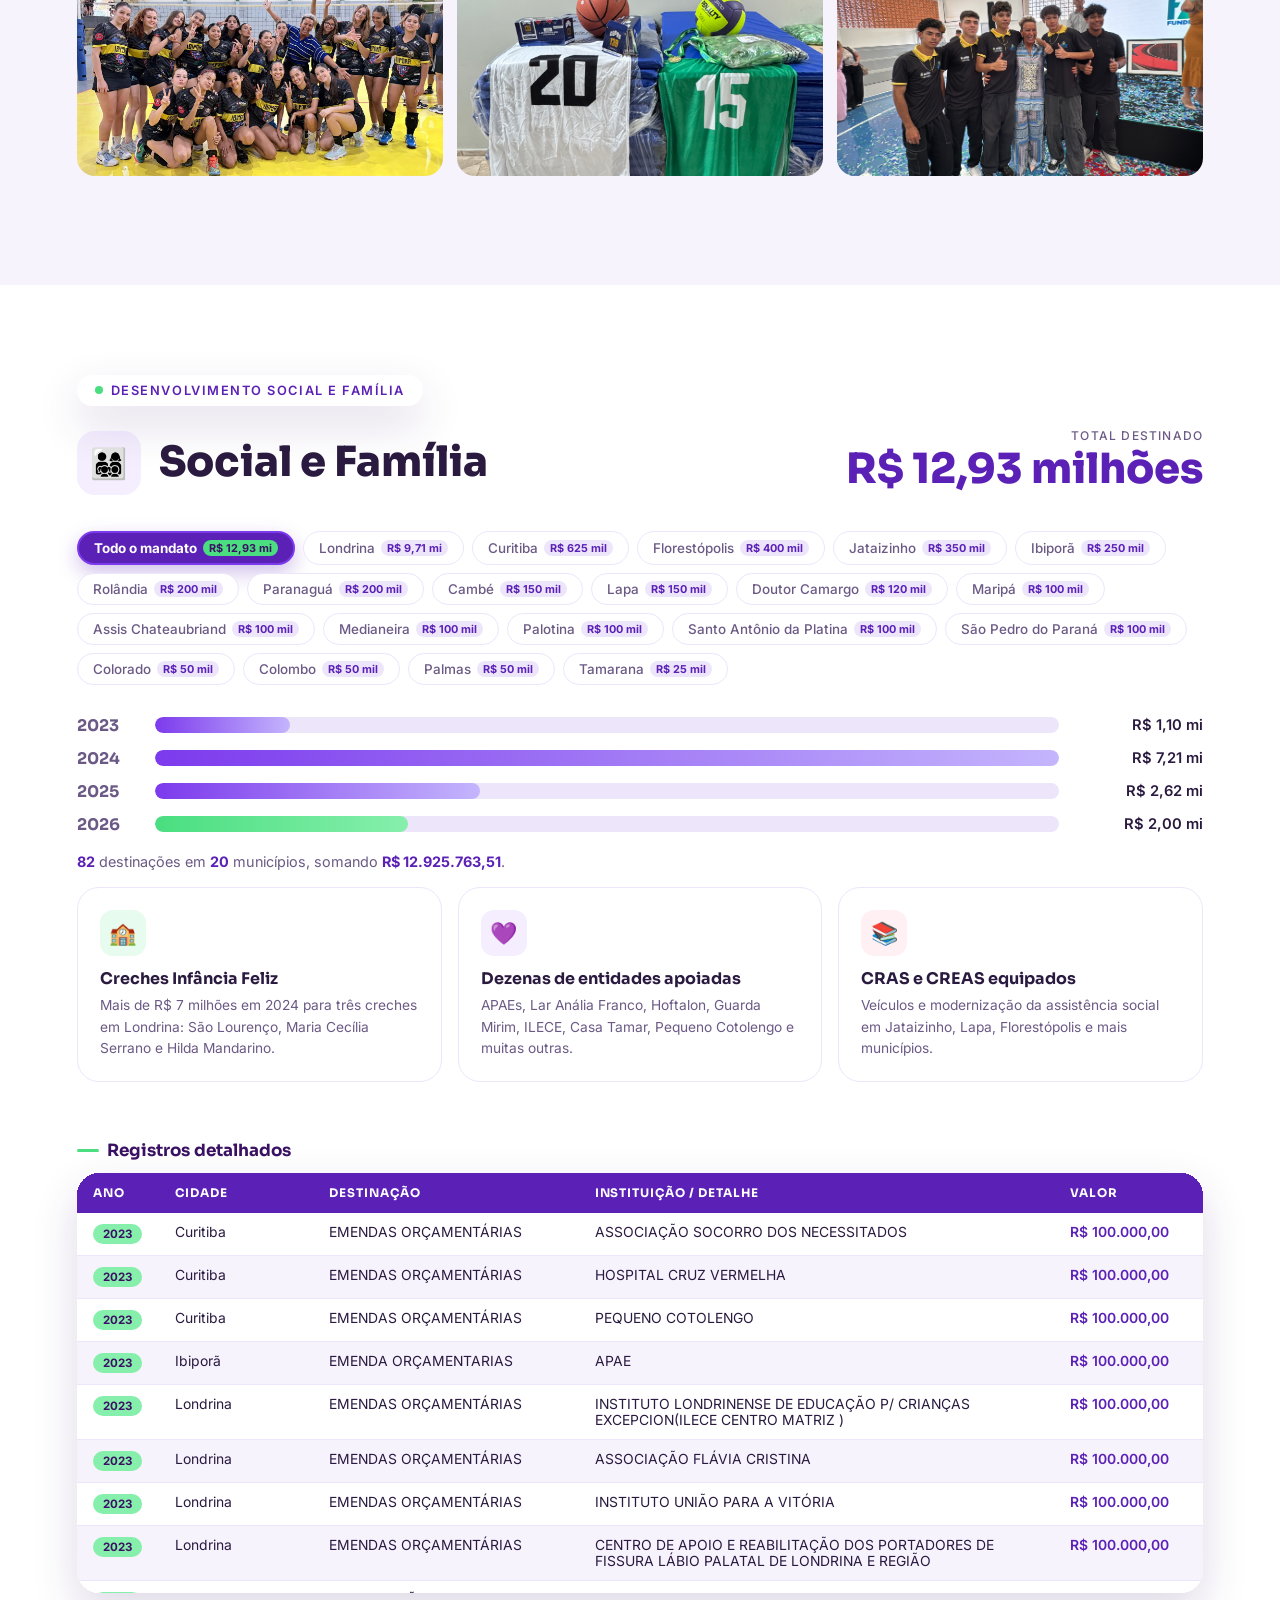
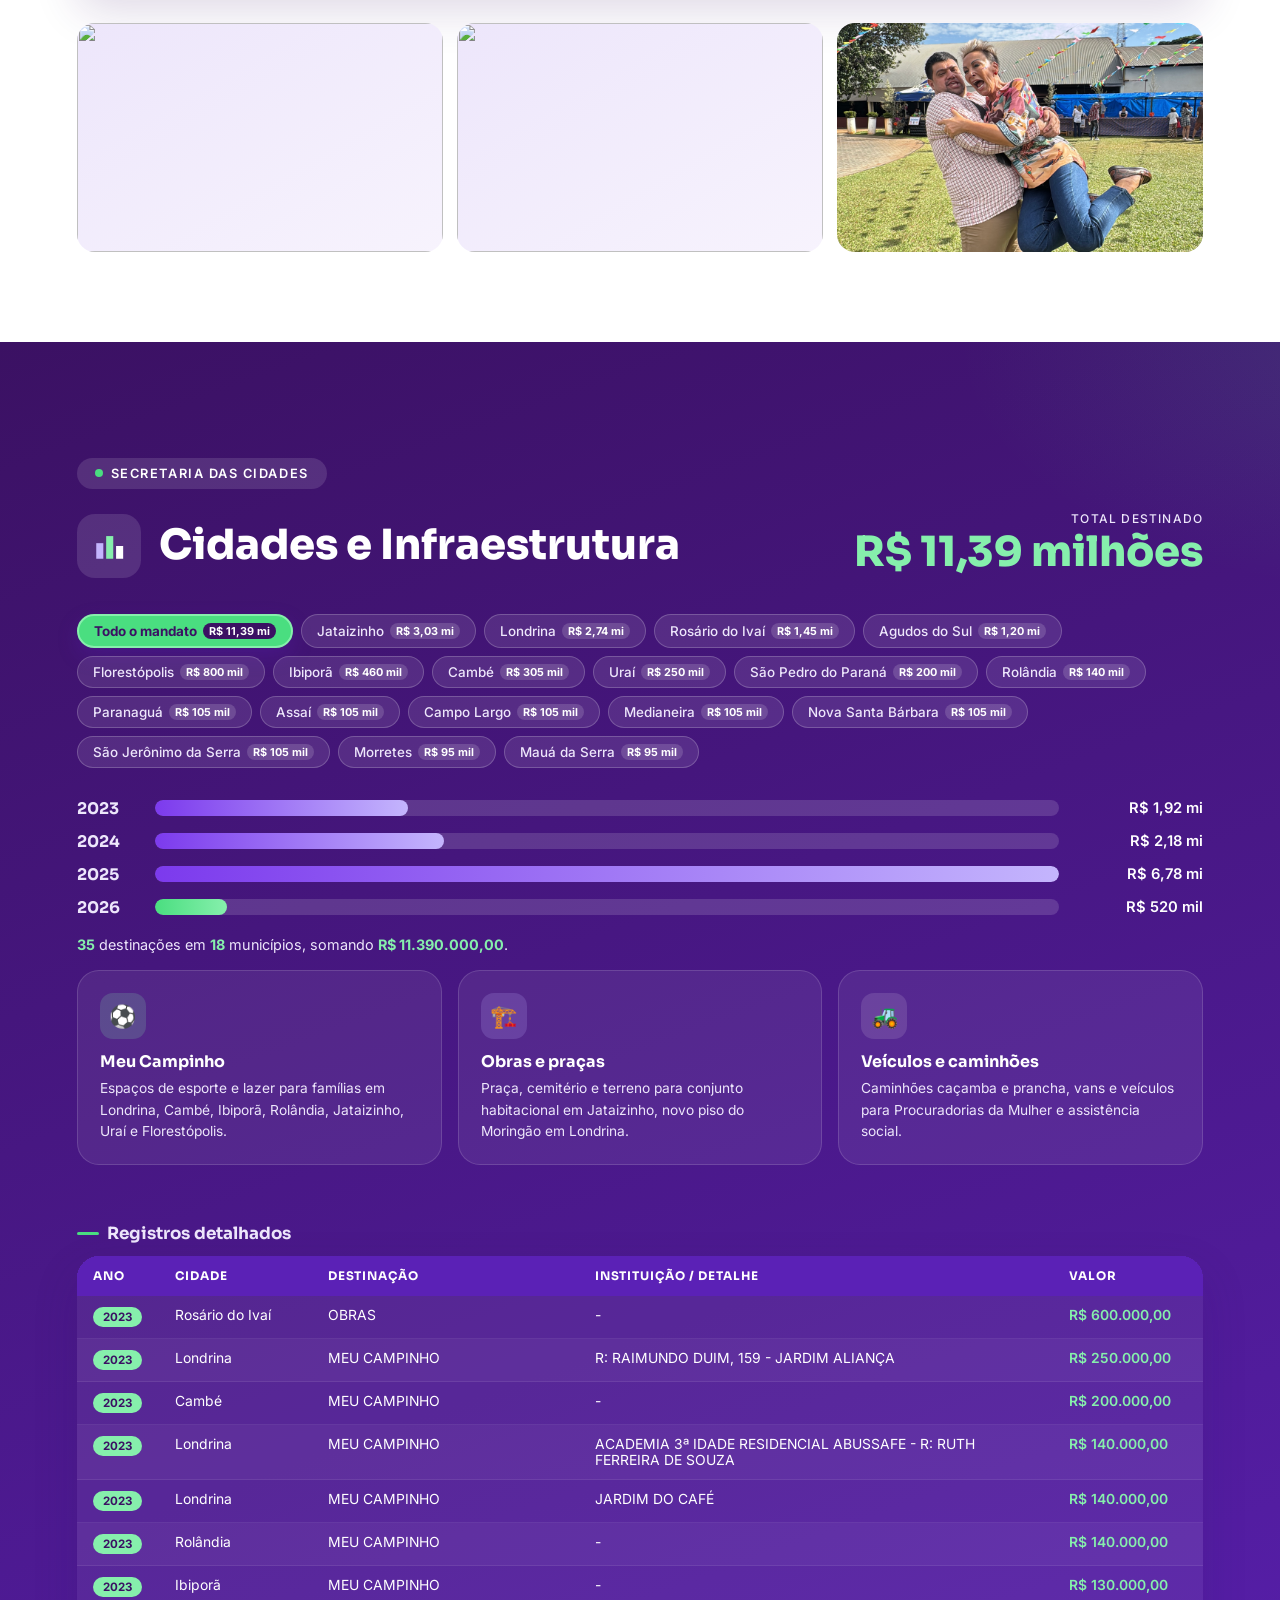
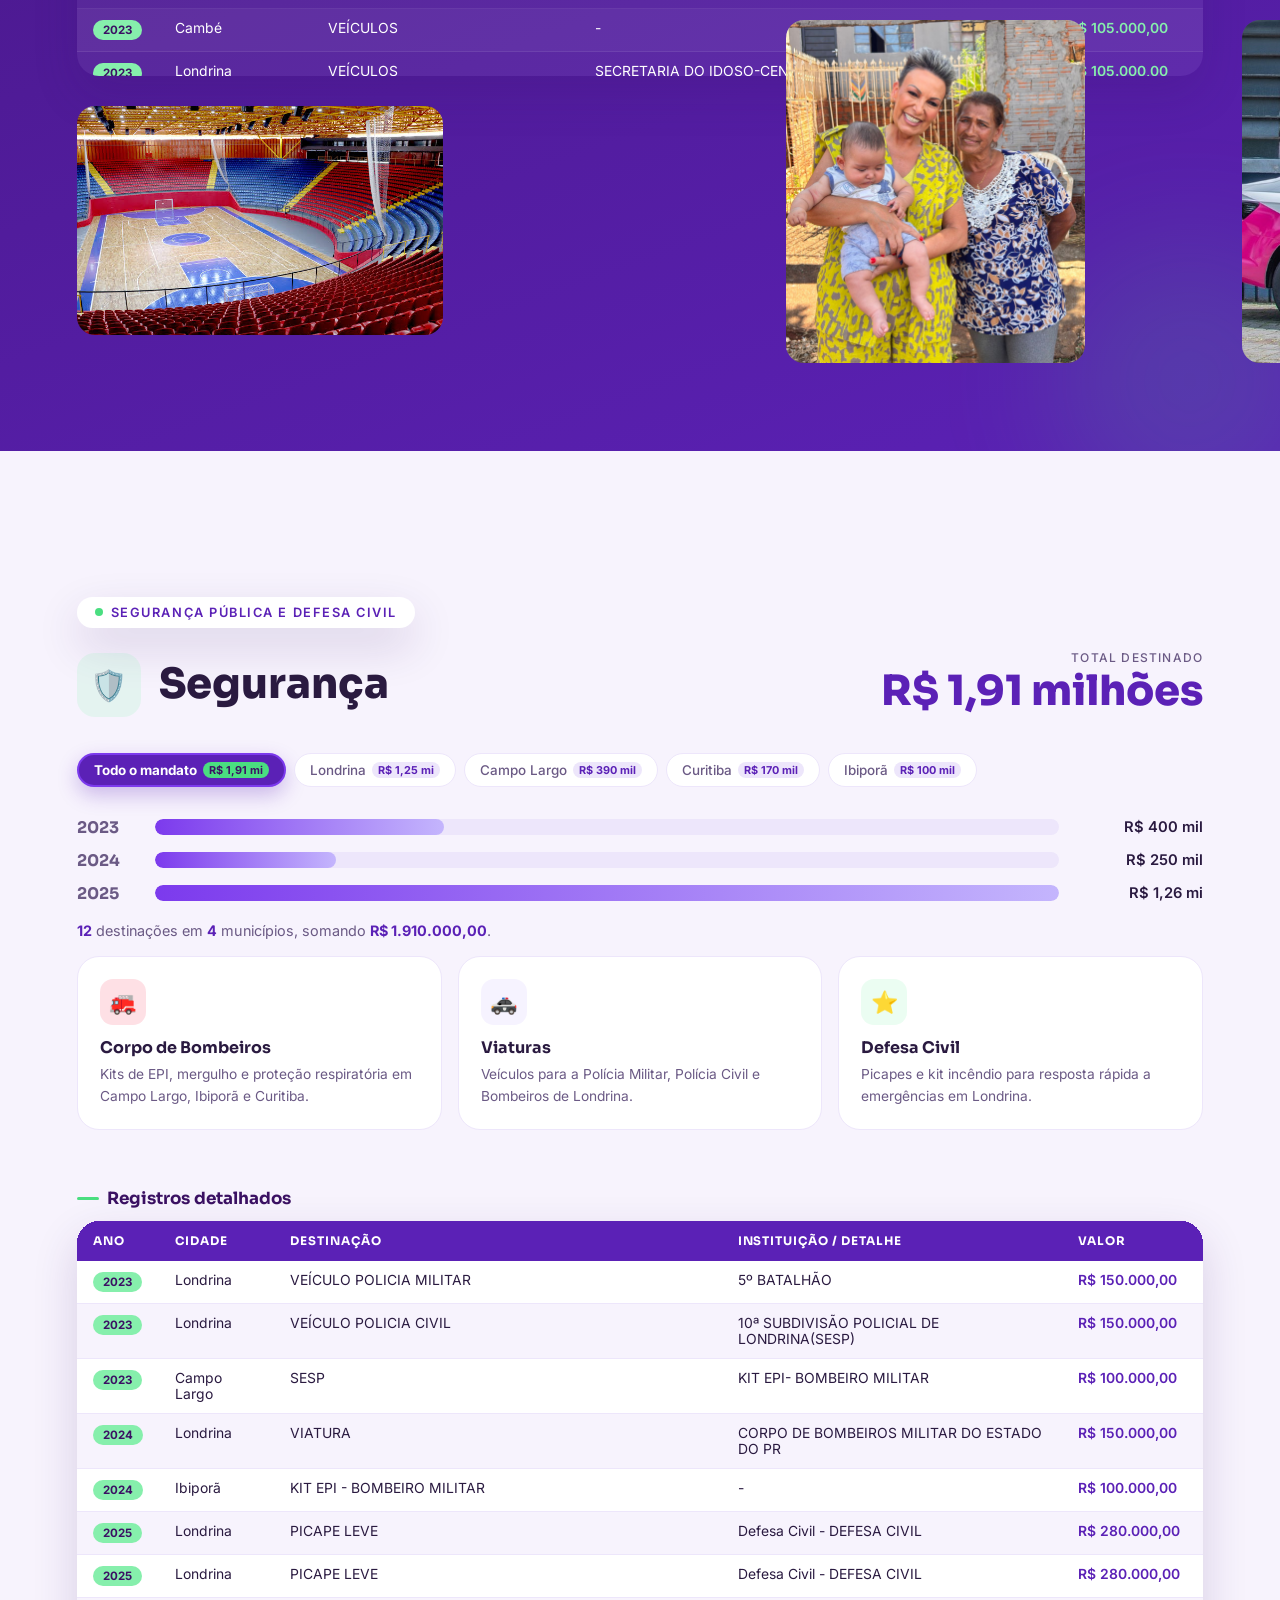
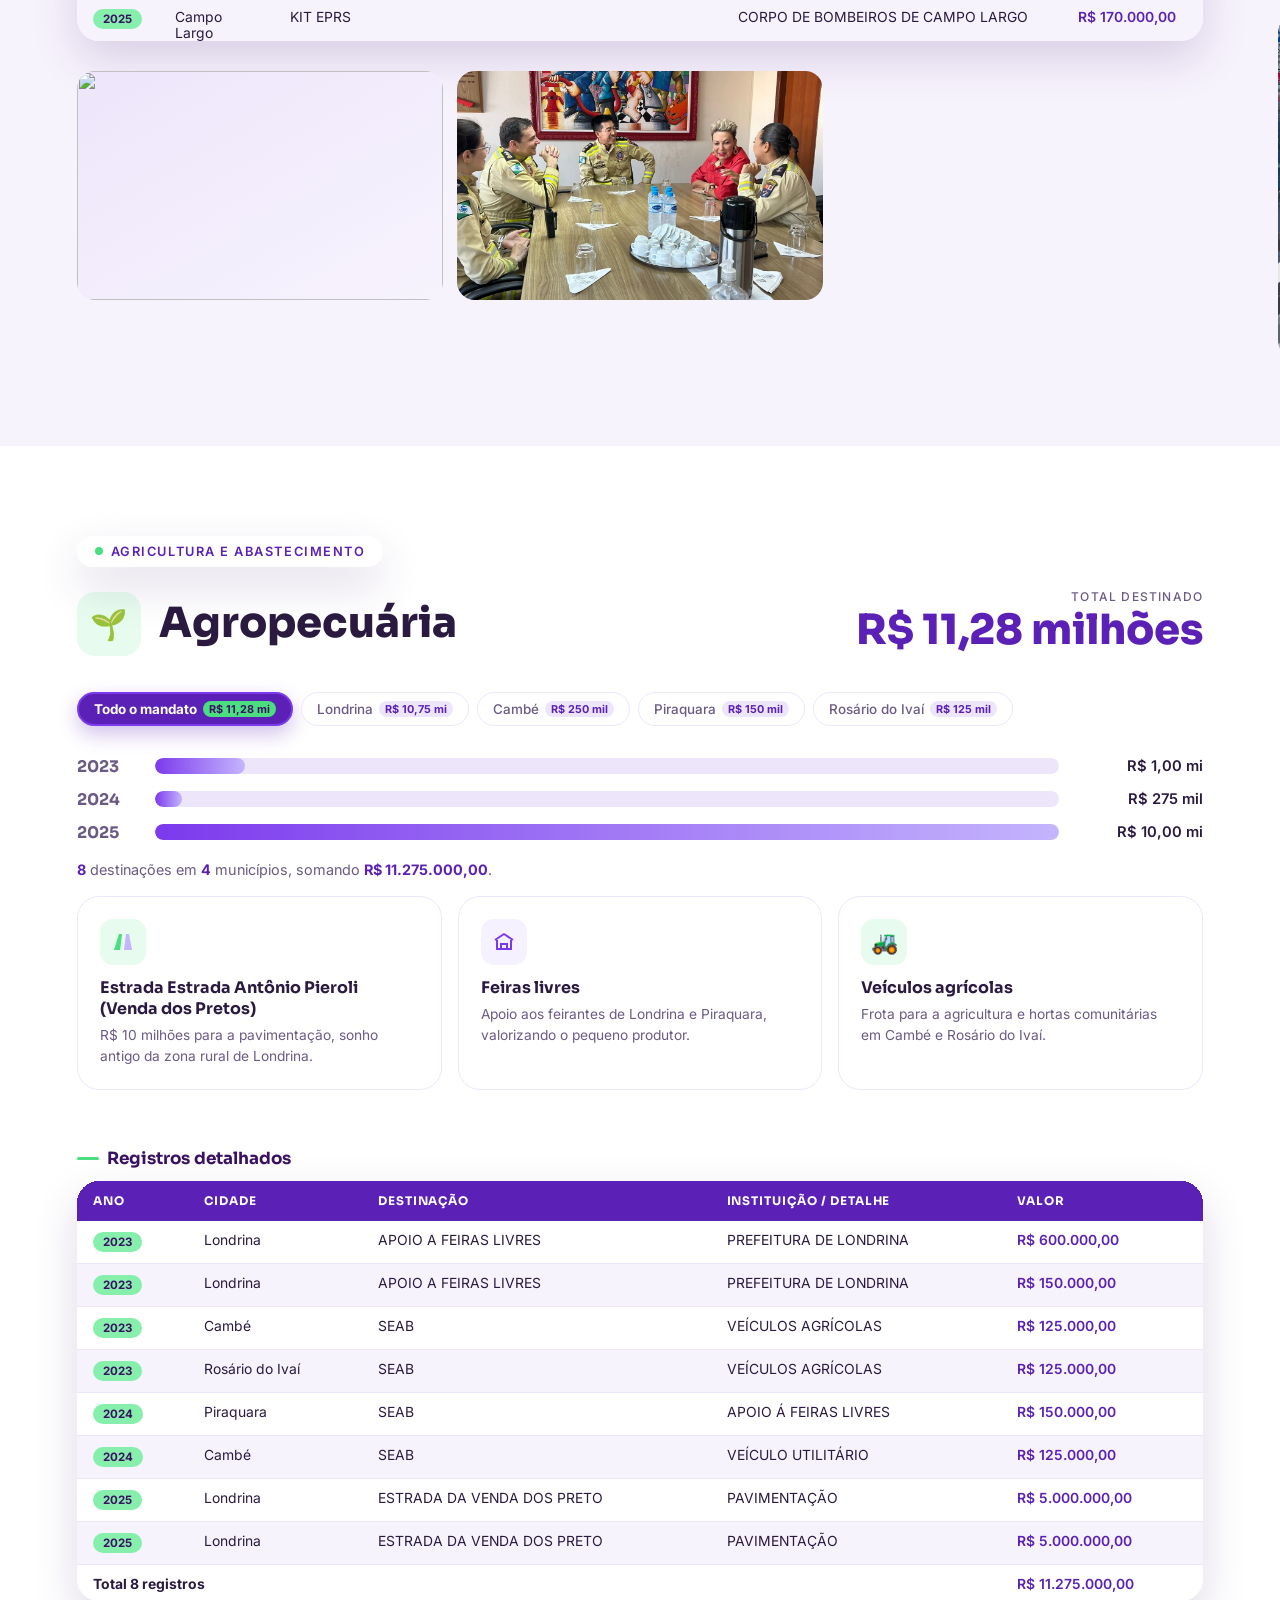
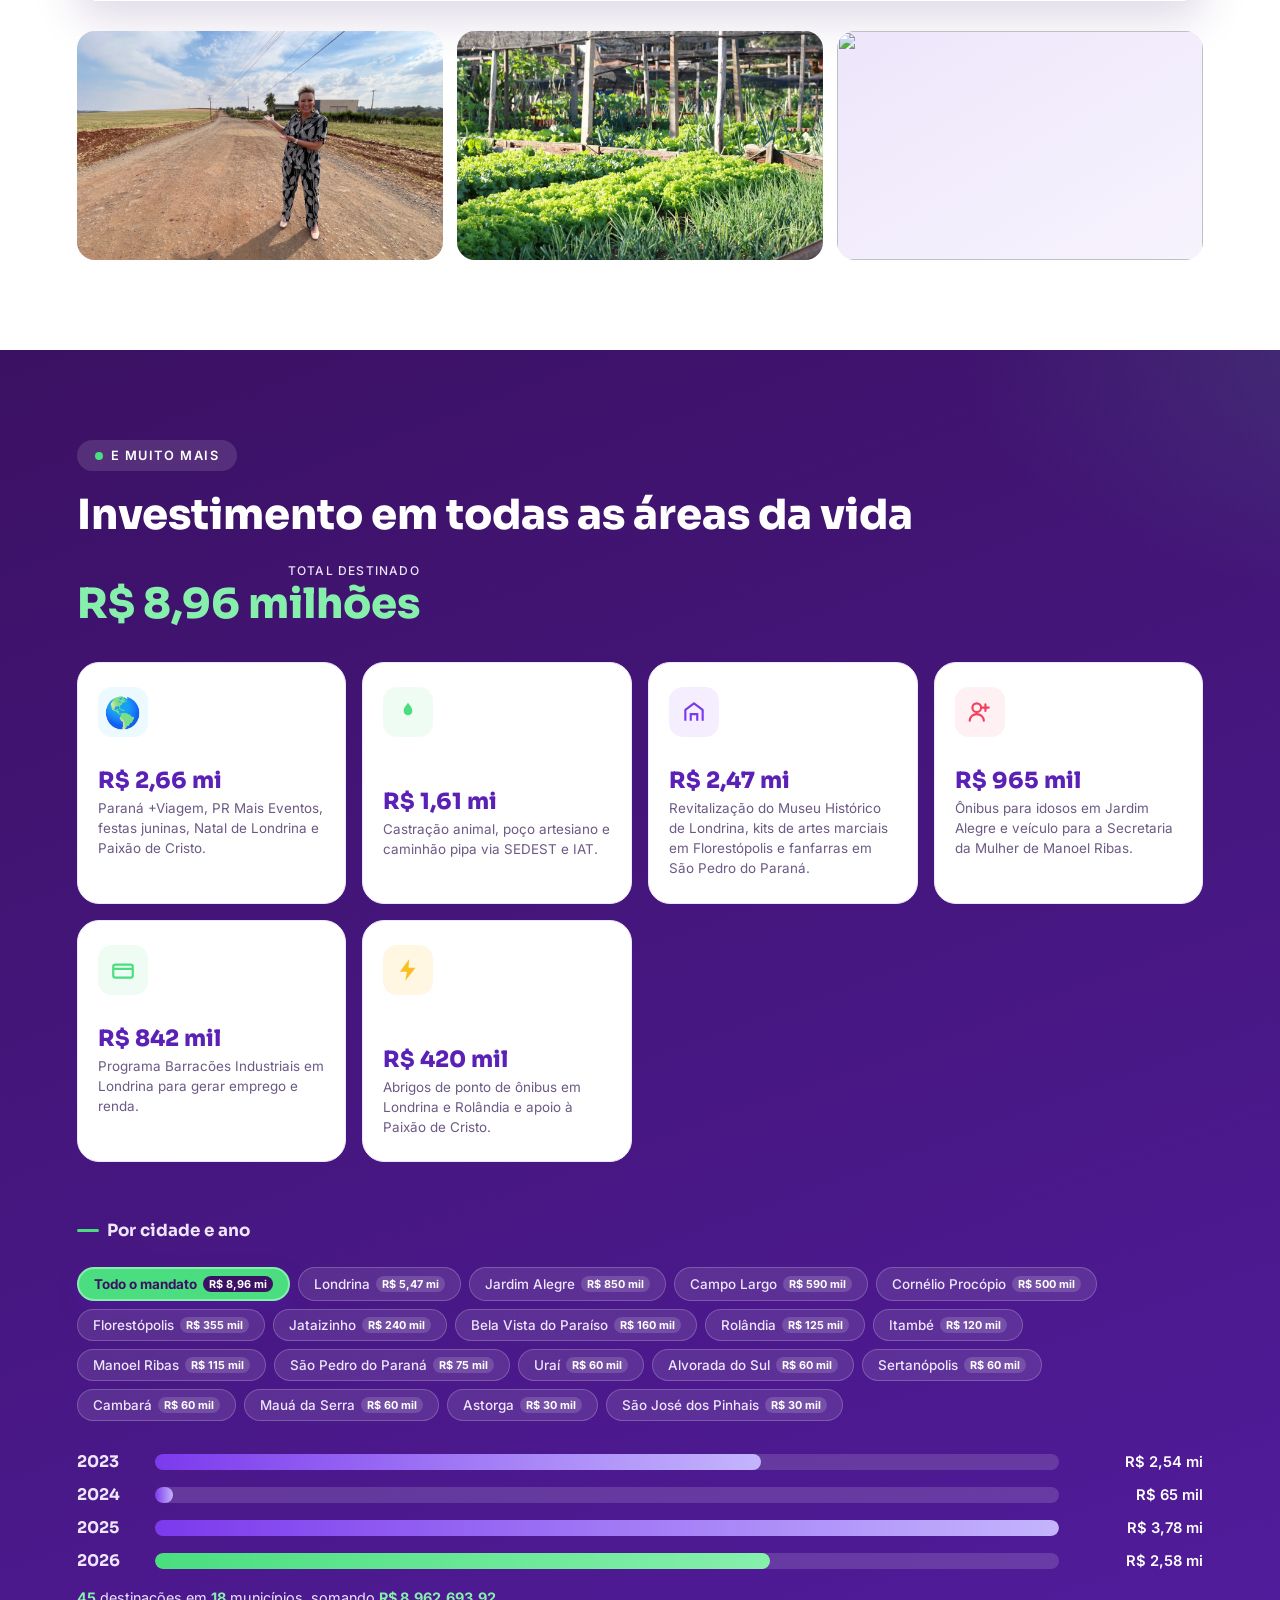
==== commit 5e97530a: "Fix card alignment - remove overlap from scale transform" ====
--- a/index.html
+++ b/index.html
@@ -63,8 +63,9 @@
 .mini-stats .card:hover{transform:translateY(-4px);box-shadow:var(--shadow)}
 .mini-stats .num{font-family:'Sora',sans-serif;font-weight:800;font-size:1.7rem;color:var(--roxo-700)}
 .mini-stats .card.destaque{background:linear-gradient(160deg,var(--roxo-700),var(--roxo-500));color:#fff}
-.mini-stats .card.destaque-recorde{padding:26px 20px;transform:scale(1.12);box-shadow:0 16px 40px rgba(91,33,182,.35);z-index:2}
-.mini-stats .card.destaque-recorde:hover{transform:scale(1.16) translateY(-4px)}
+.mini-stats{align-items:stretch;margin-bottom:20px}
+.mini-stats .card.destaque-recorde{padding:26px 18px;box-shadow:0 16px 40px rgba(91,33,182,.35);position:relative;z-index:2;display:flex;flex-direction:column;justify-content:center}
+.mini-stats .card.destaque-recorde:hover{transform:translateY(-6px)}
 .mini-stats .card.destaque-recorde .crescimento .num{font-size:2.4rem}
 .mini-stats .card.destaque-recorde .selo-recorde{font-size:.68rem;padding:5px 12px}
 .mini-stats .card.destaque-recorde small{font-size:.92rem;font-weight:600;margin-top:4px;display:block}
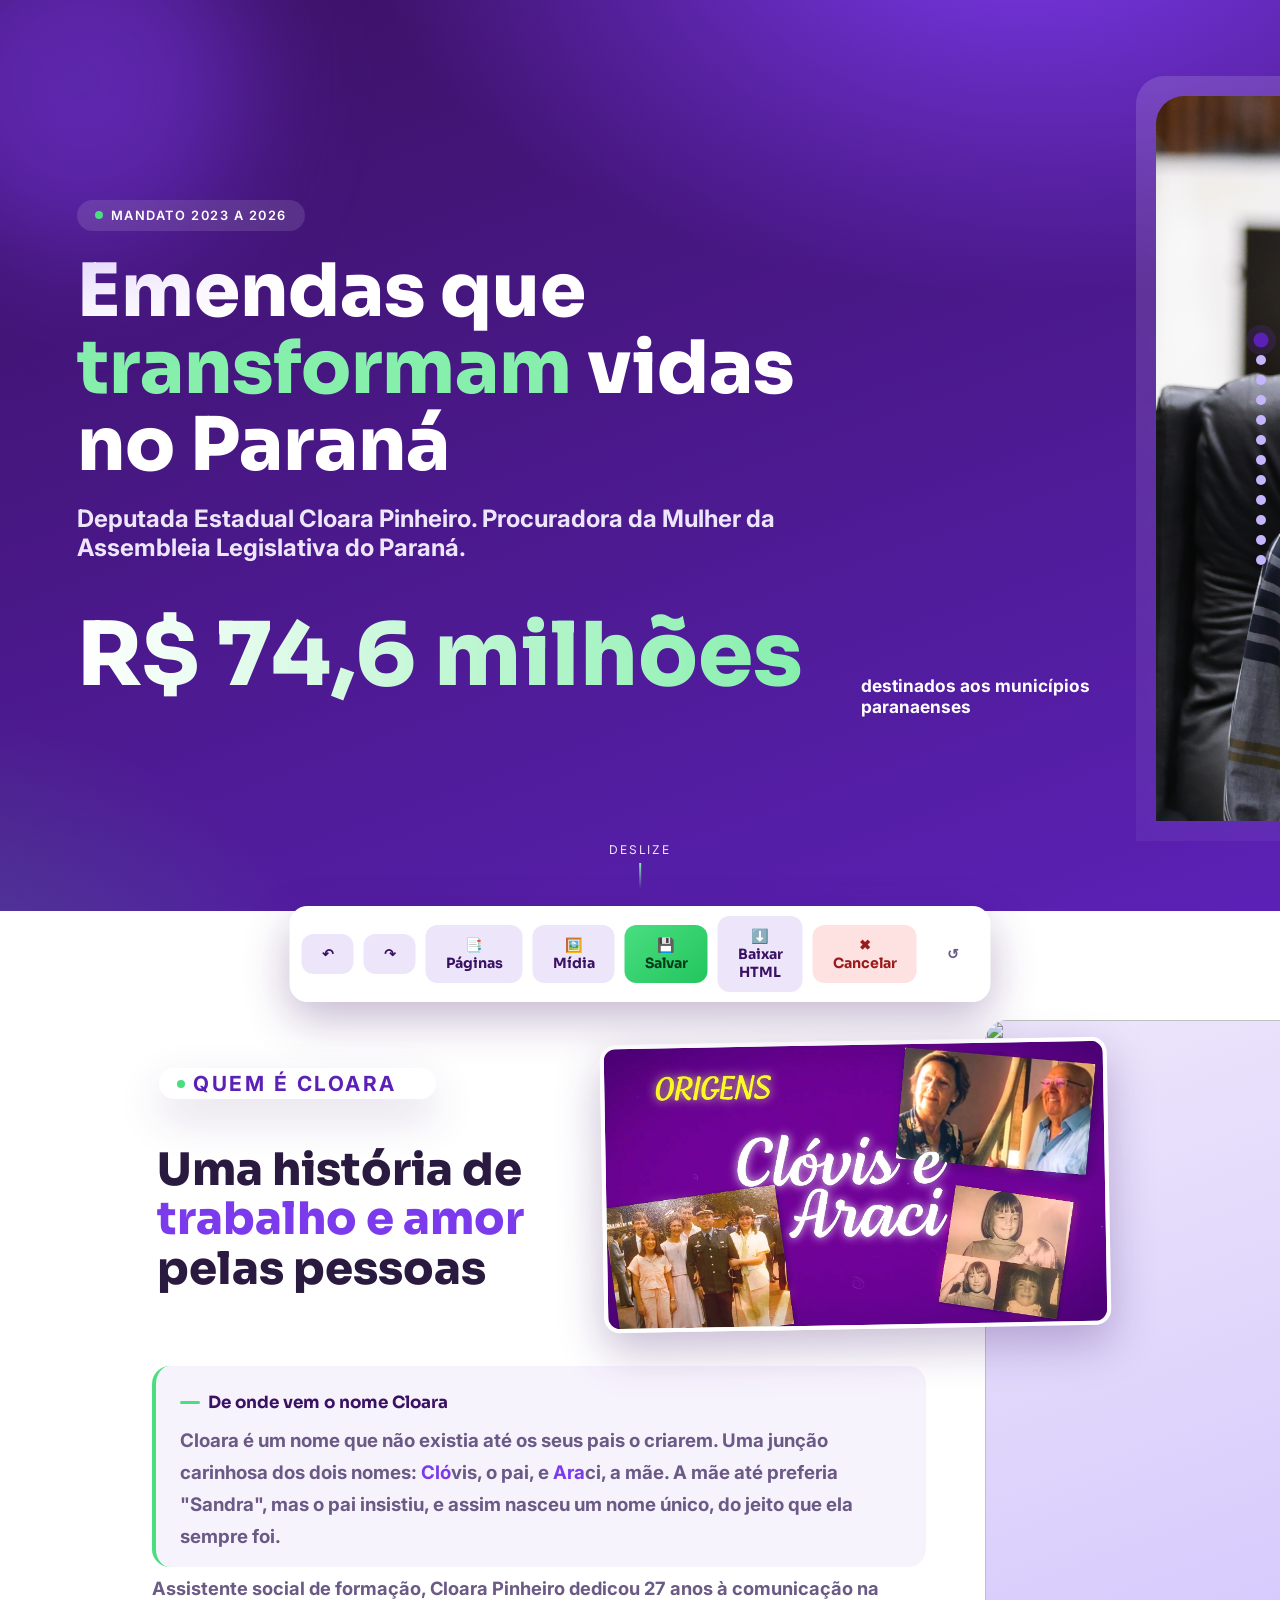
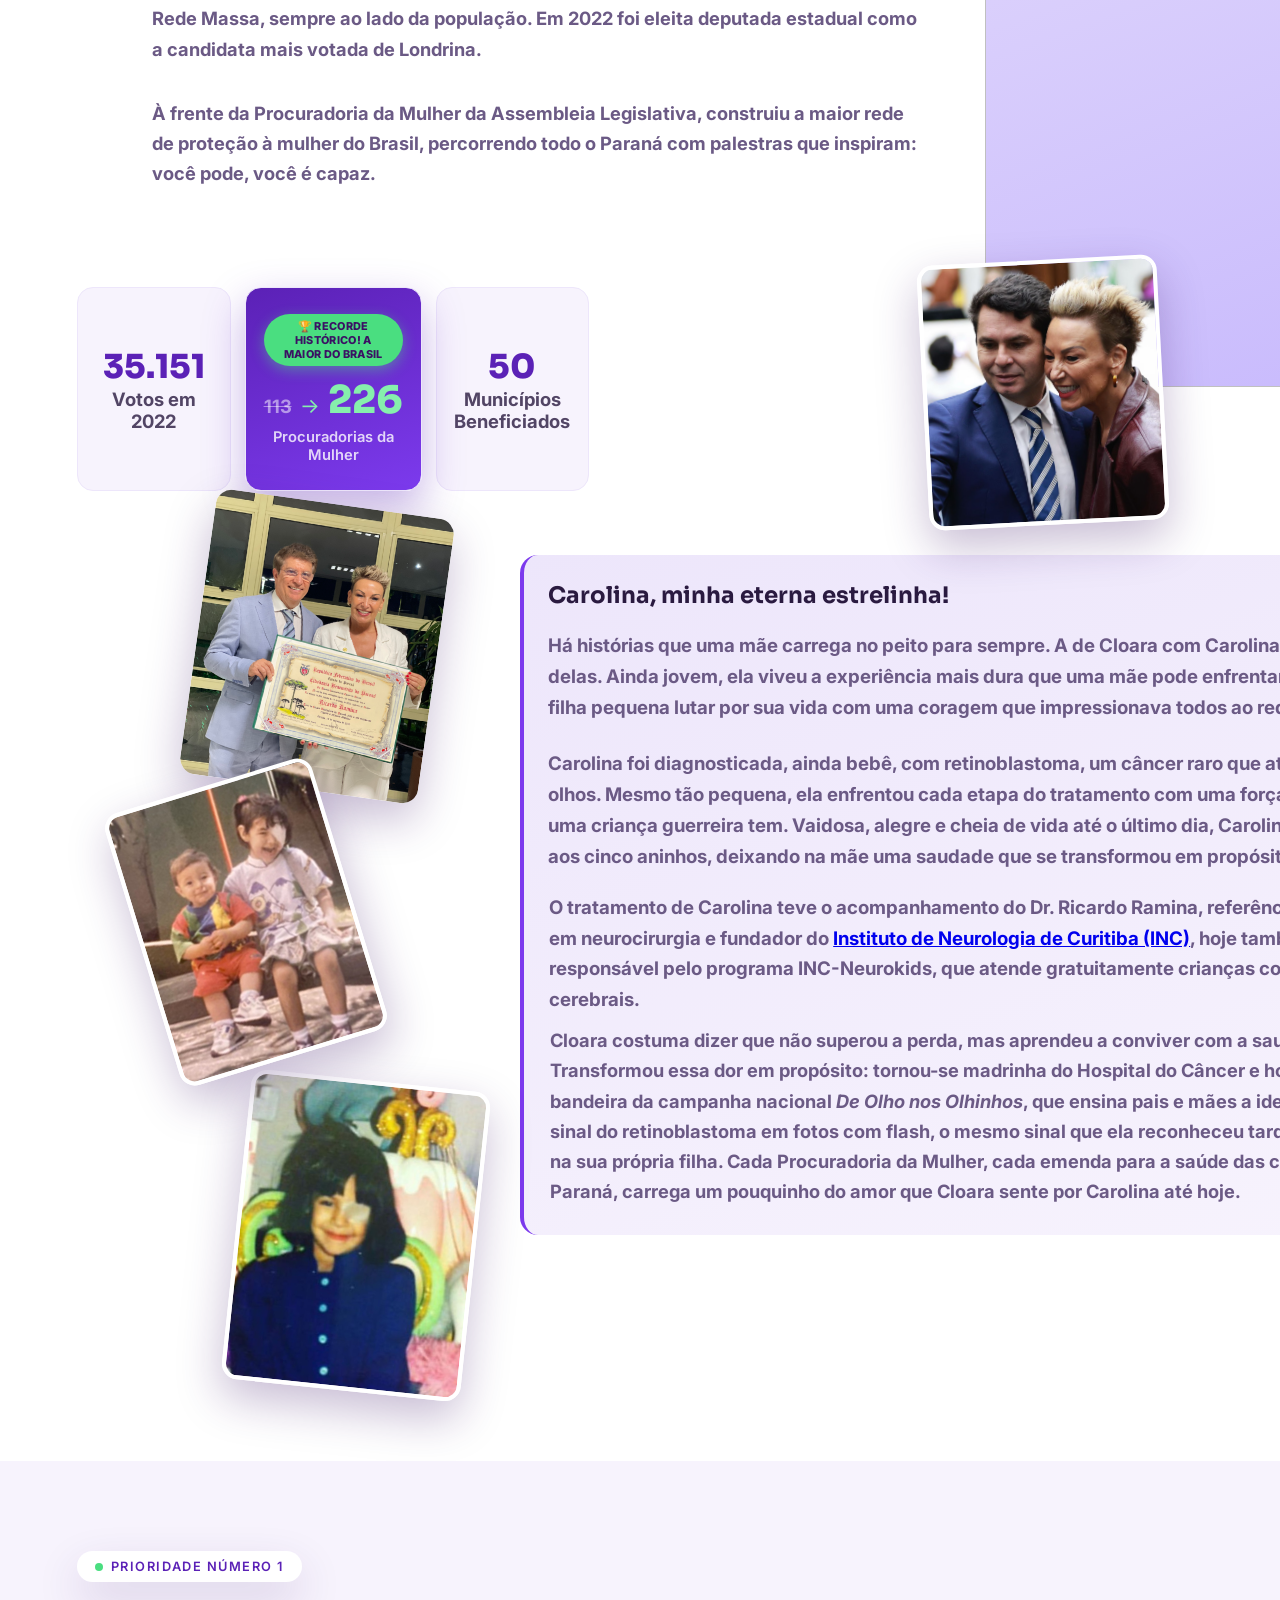
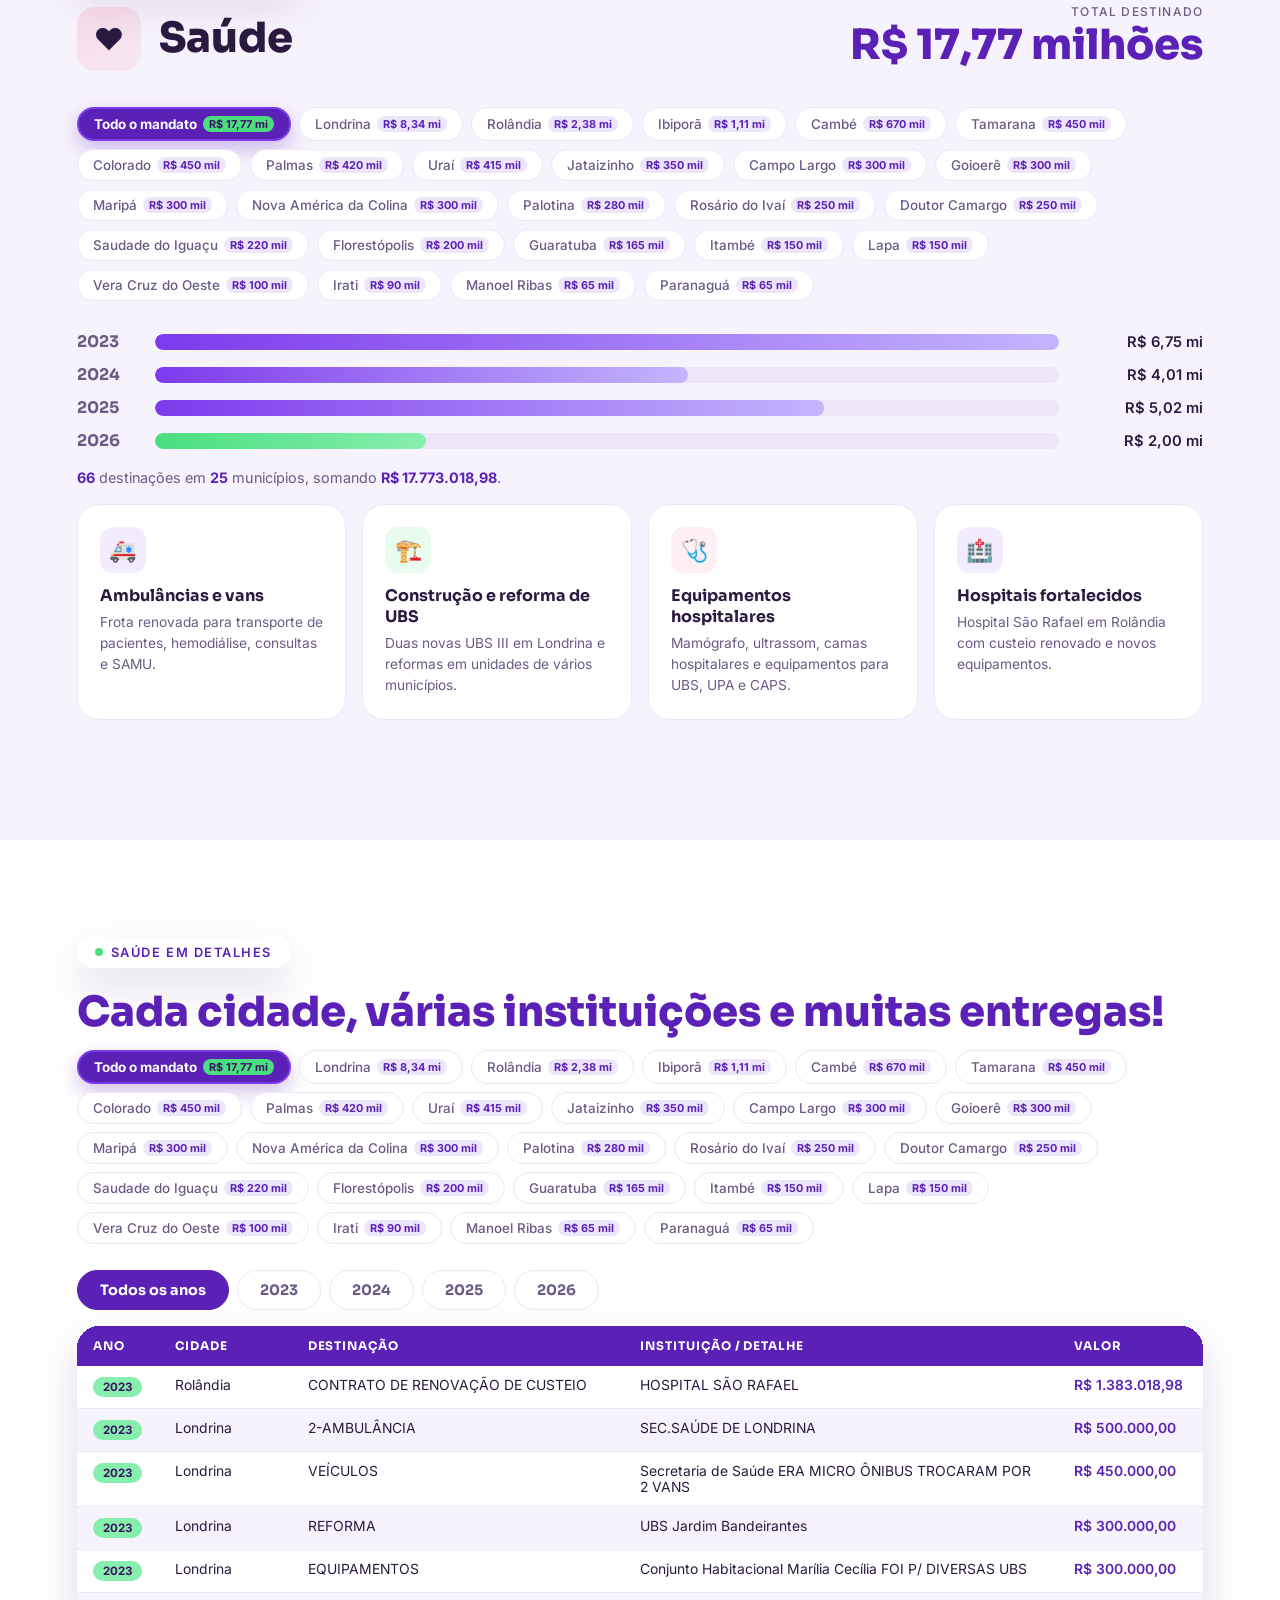
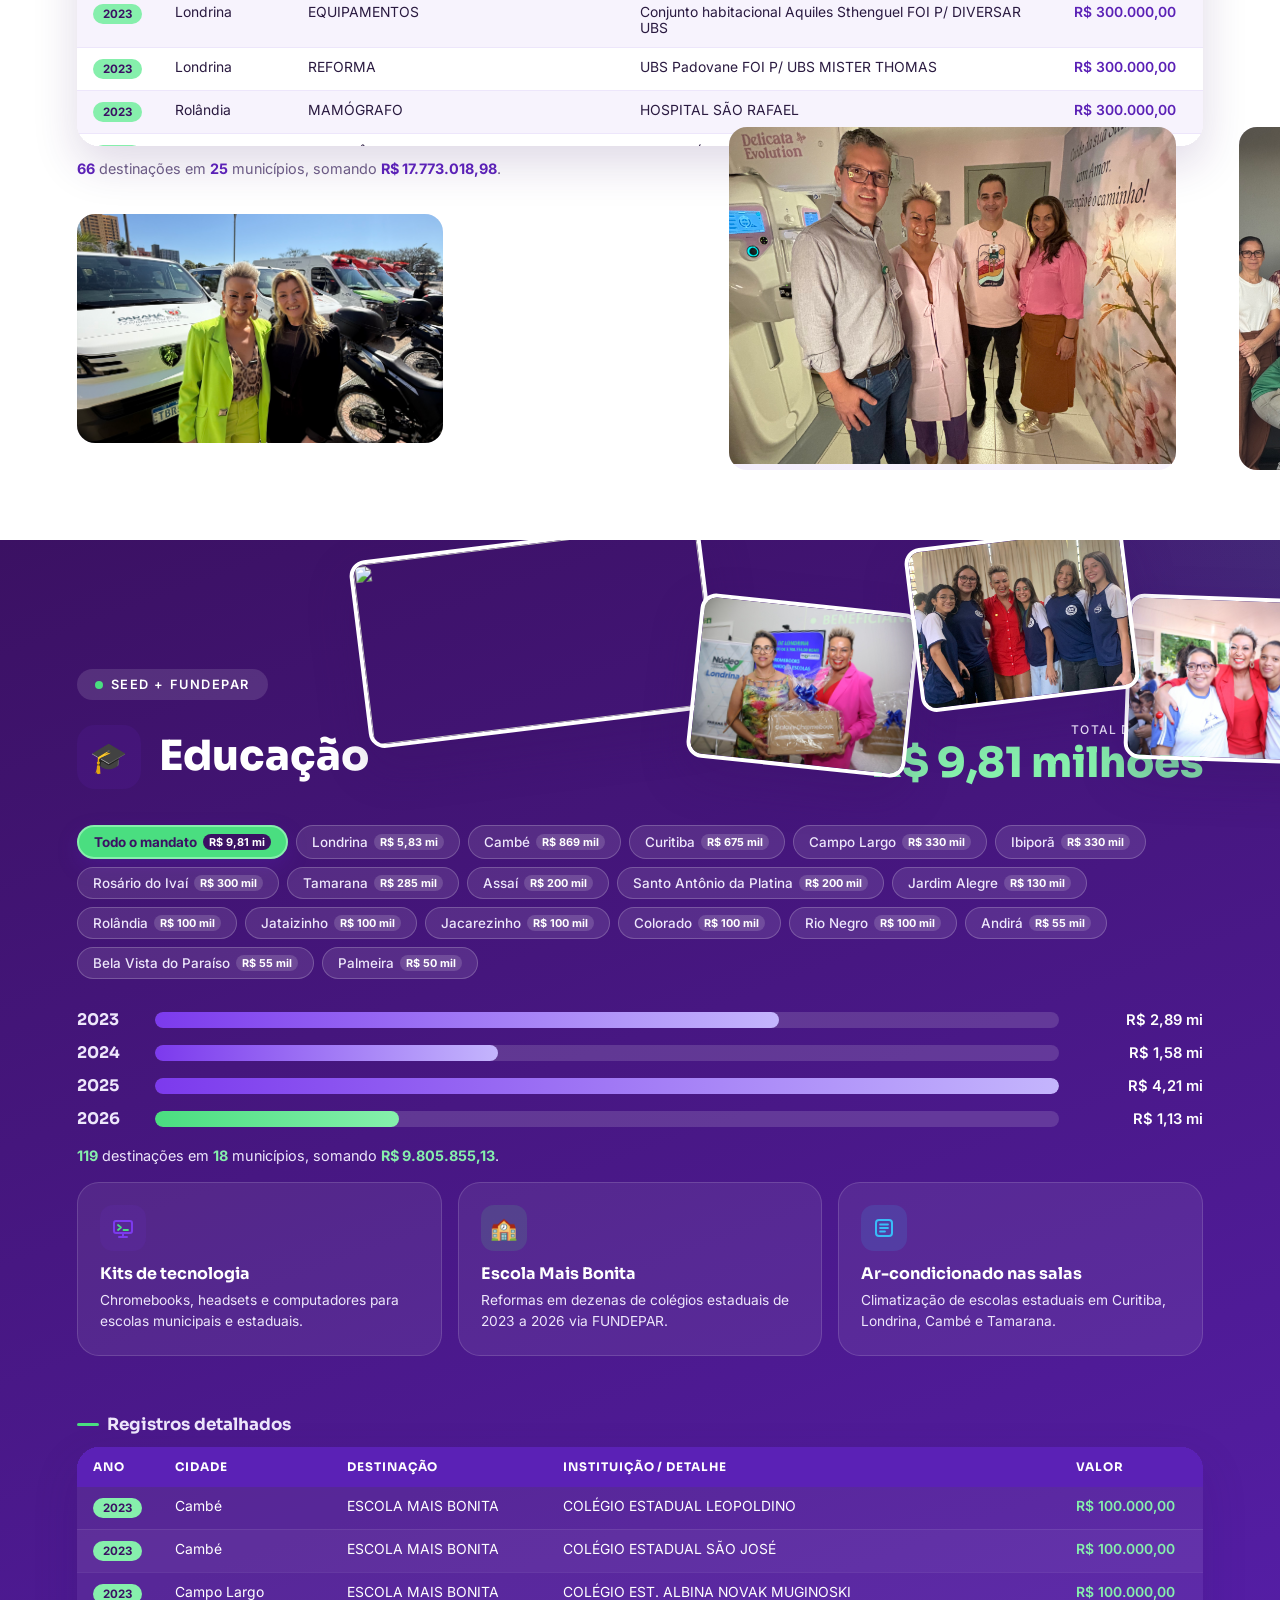
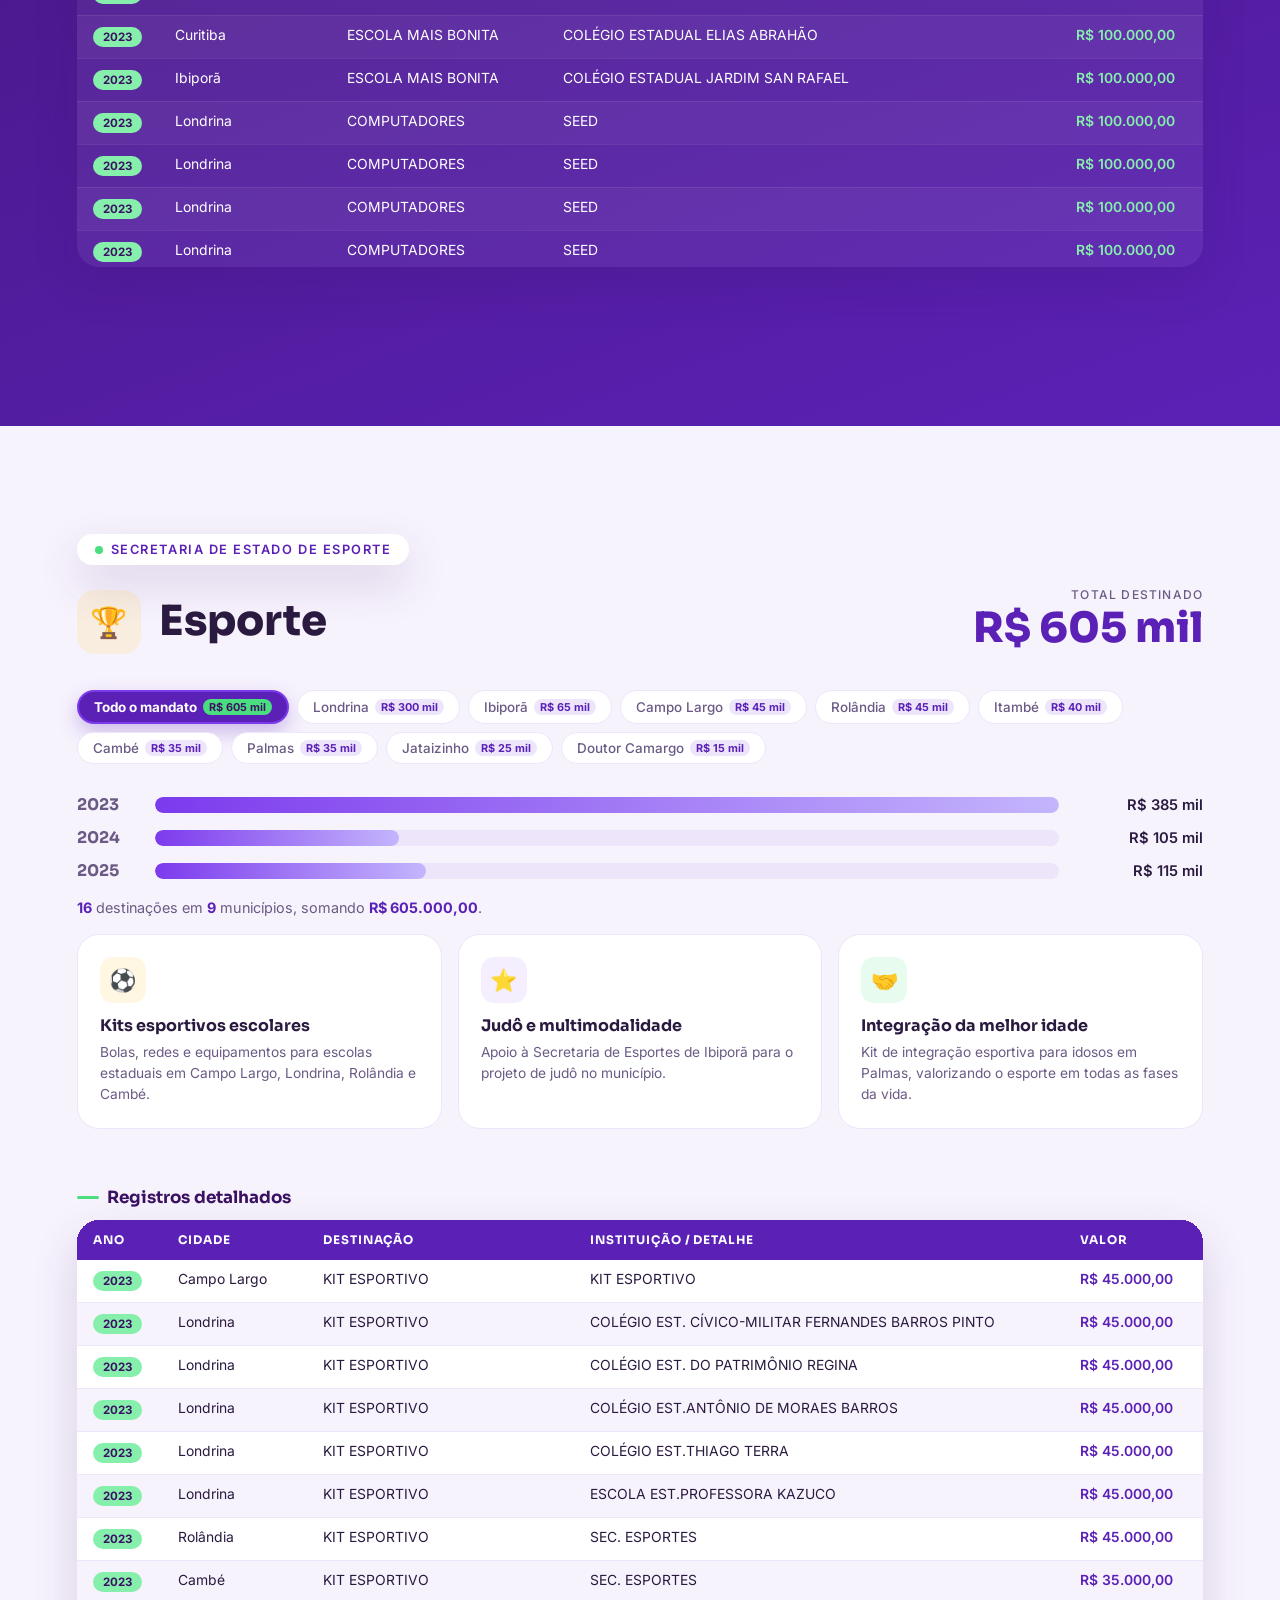
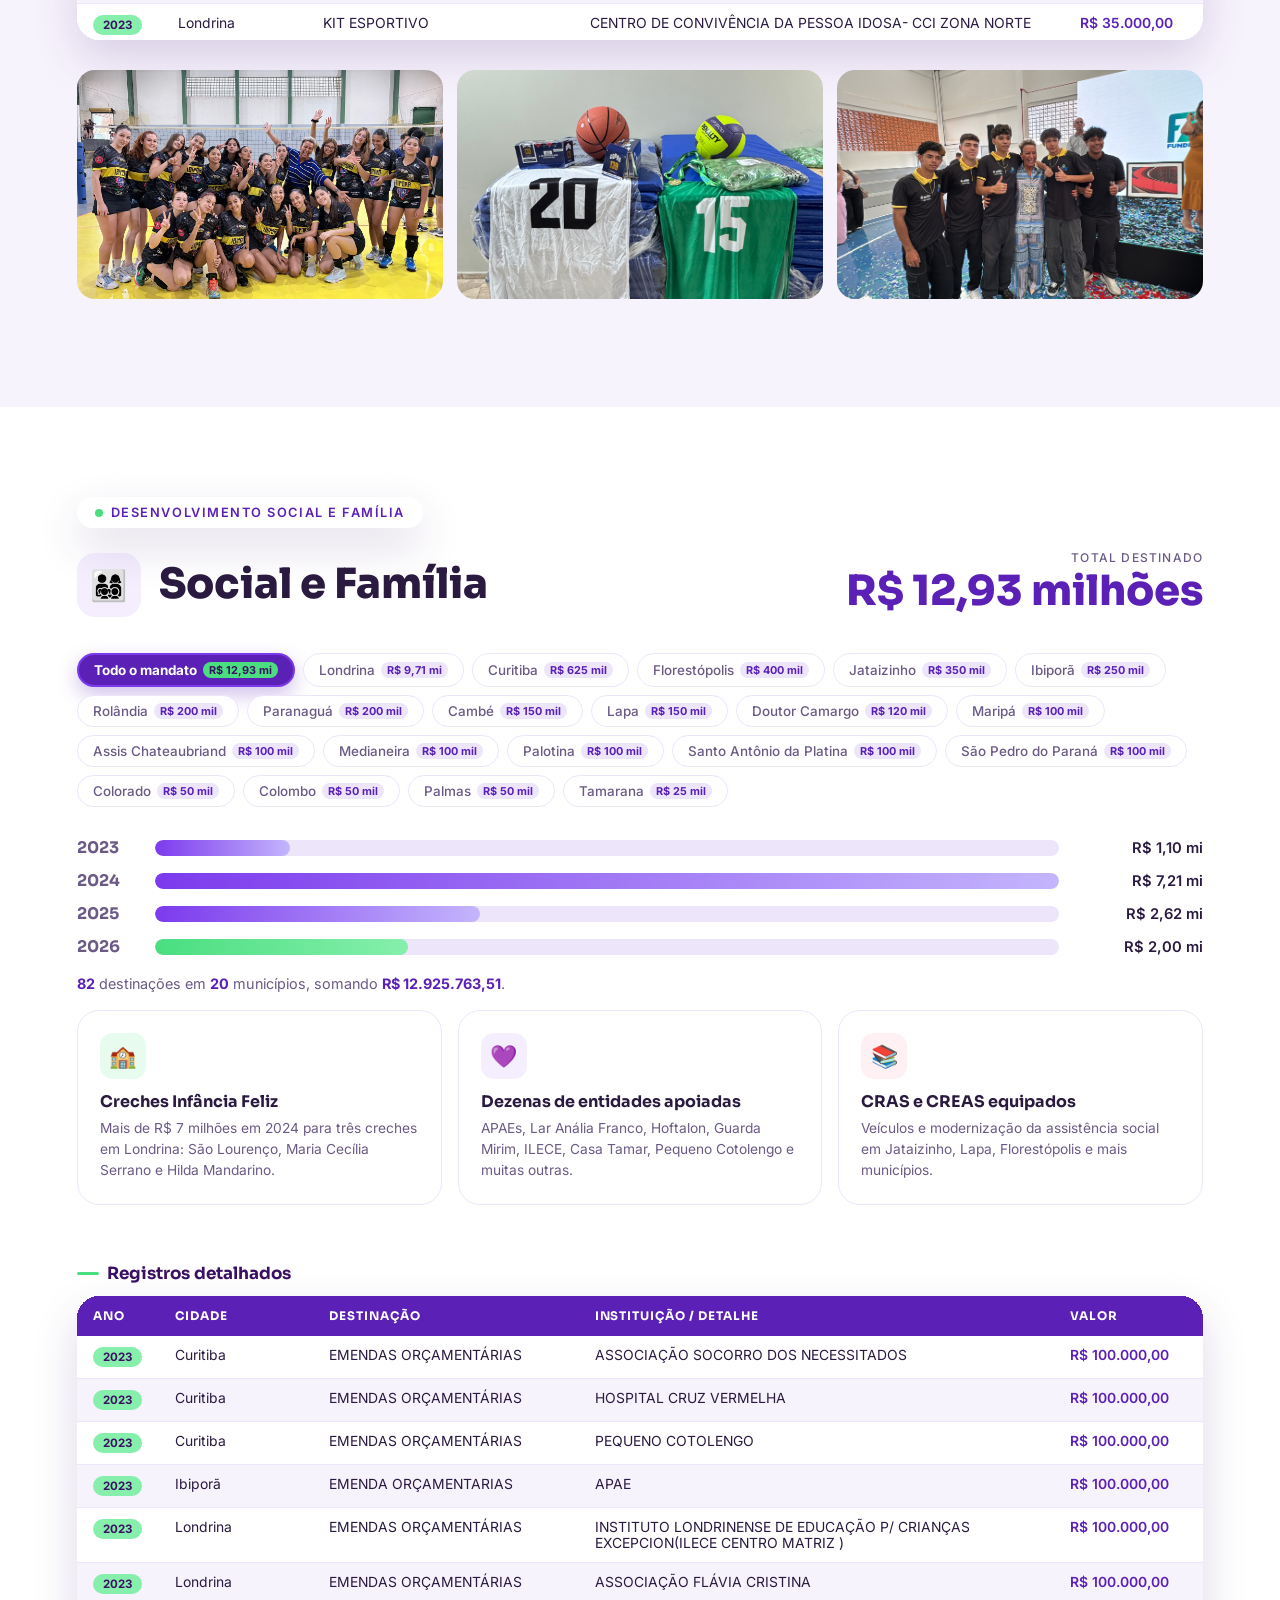
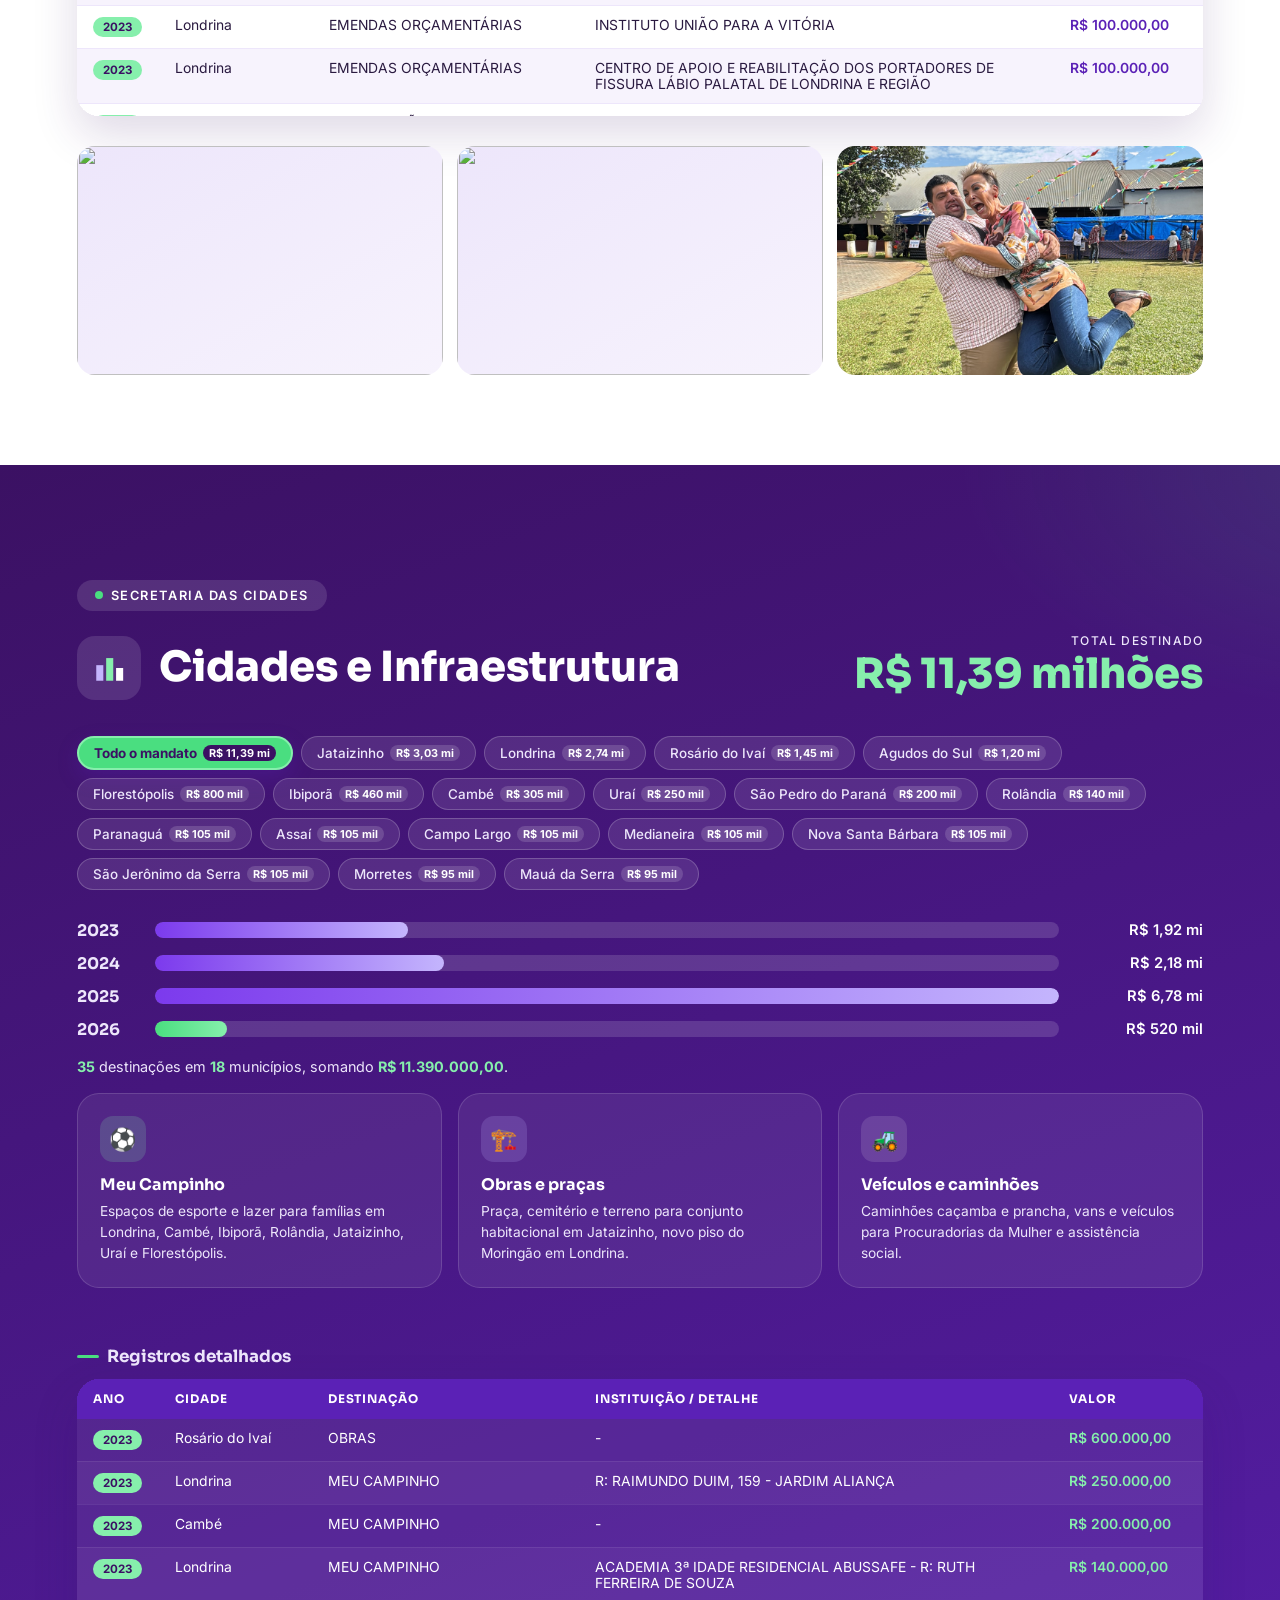
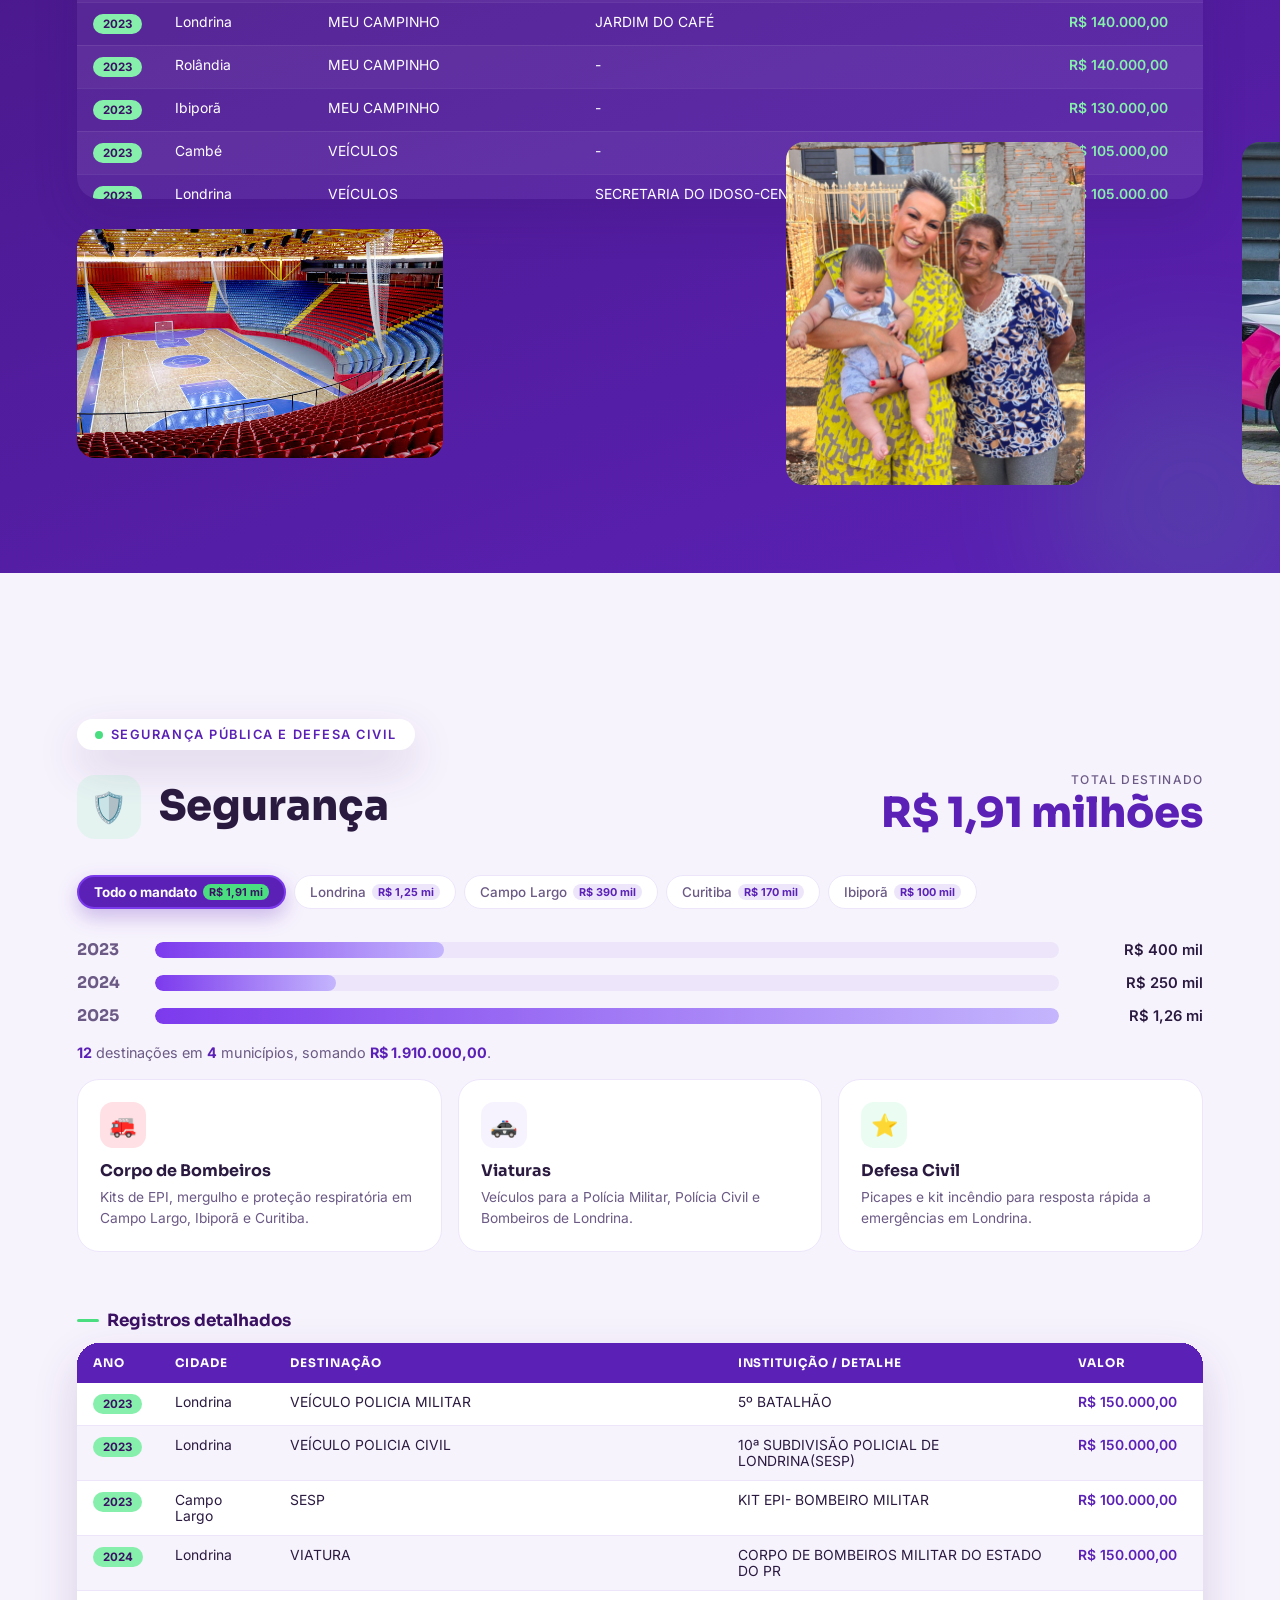
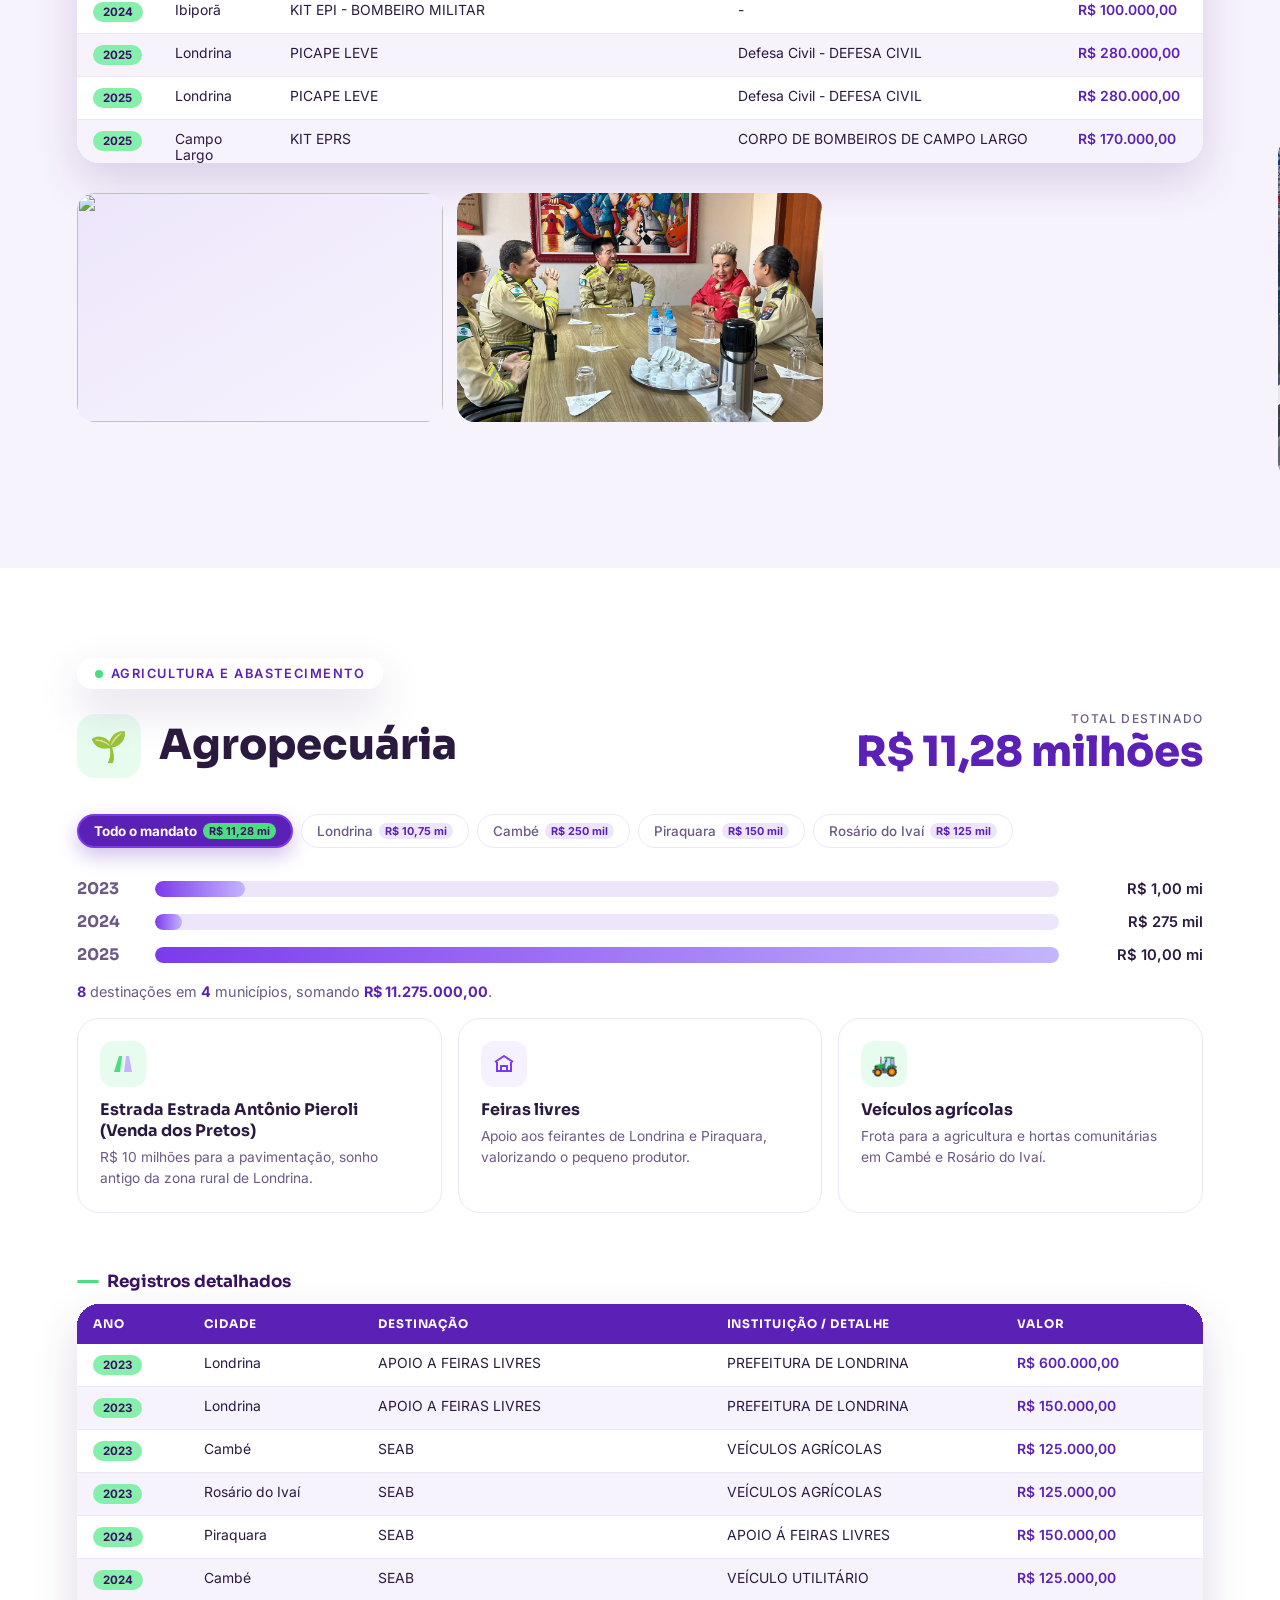
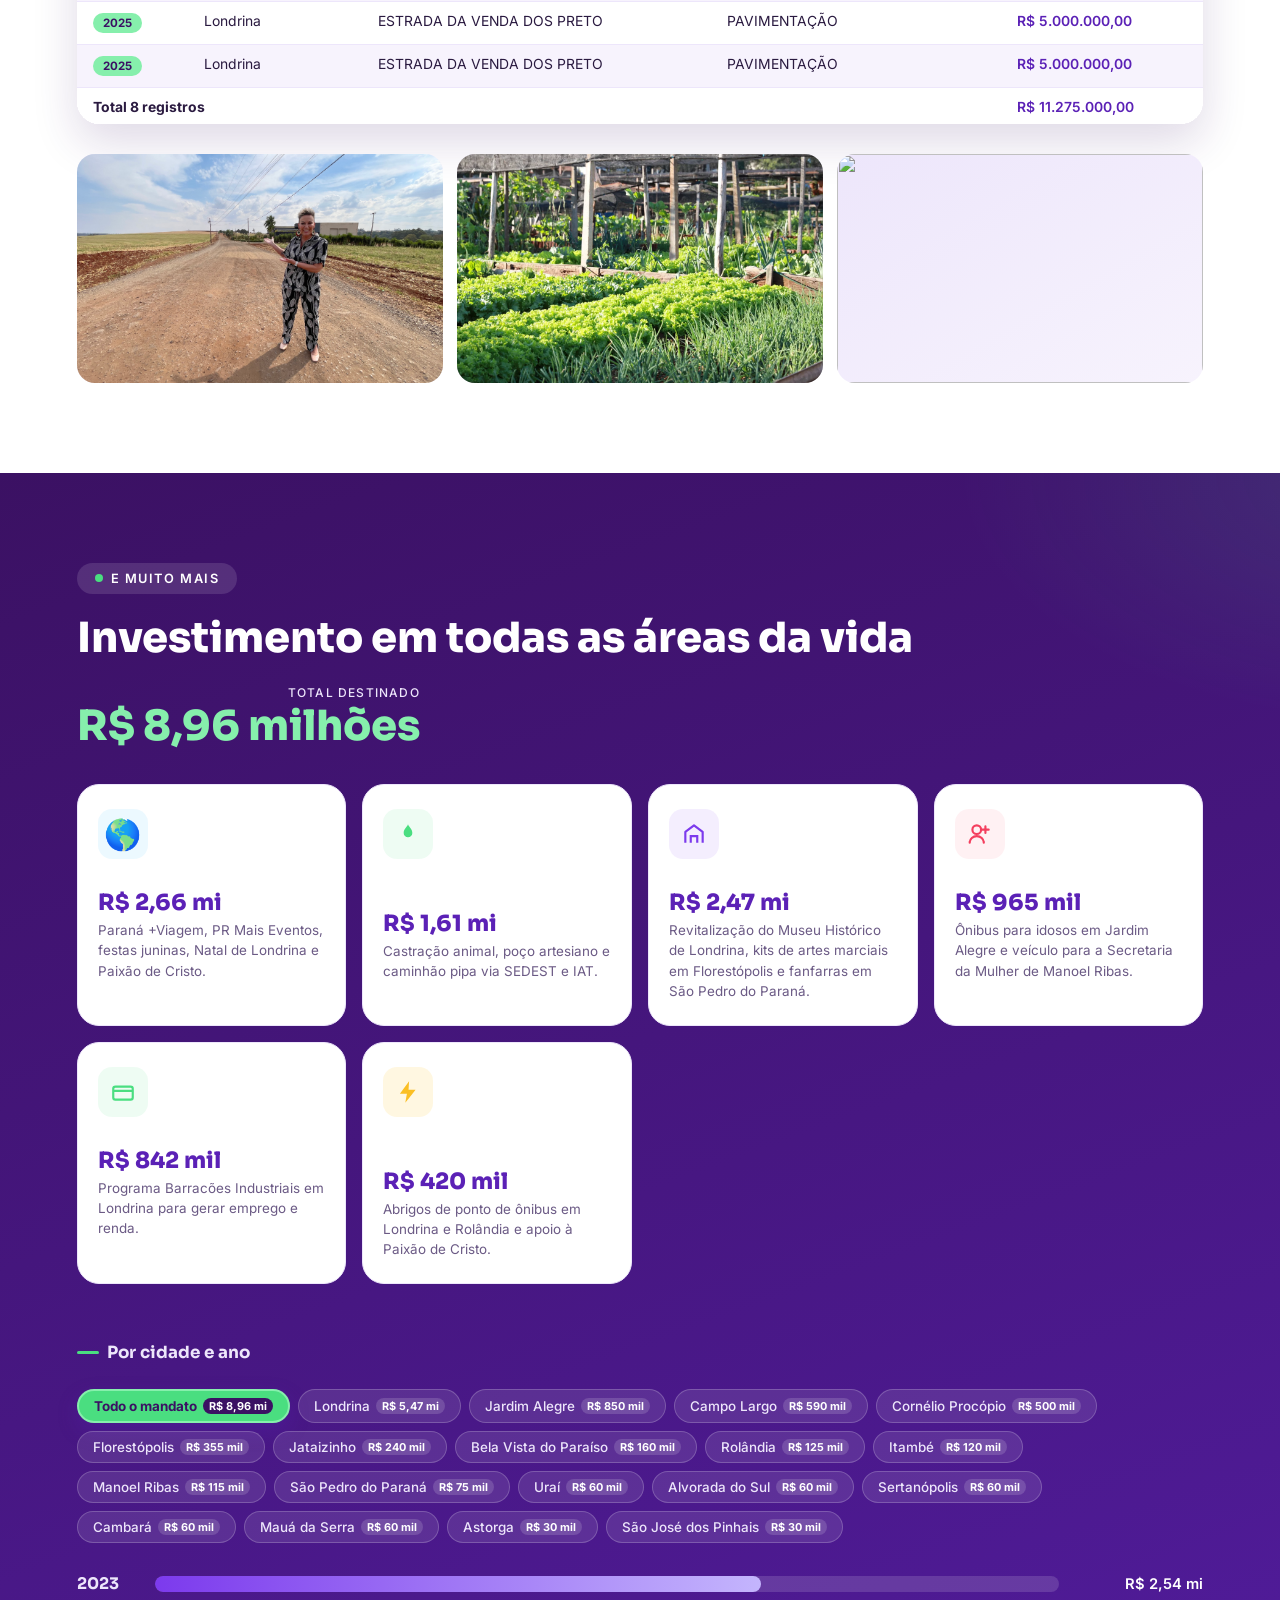
==== commit 2f66b006: "Update via visual editor" ====
--- a/index.html
+++ b/index.html
@@ -59,7 +59,7 @@
 .sobre p{color:var(--texto-suave);margin-bottom:14px;font-size:1.02rem;line-height:1.65}
 .mini-stats{display:grid;grid-template-columns:repeat(3,1fr);gap:14px;margin-top:26px}
 @media(max-width:520px){.mini-stats{grid-template-columns:1fr 1fr}}
-.mini-stats .card{background:var(--lilas-50);border-radius:16px;padding:18px 14px;text-align:center;border:1px solid var(--lilas-100);transition:.3s}
+.mini-stats .card{background:var(--lilas-50);border-radius:16px;padding:18px 14px;text-align:center;border:1px solid var(--lilas-100);transition:.3s;display:flex;flex-direction:column;justify-content:center}
 .mini-stats .card:hover{transform:translateY(-4px);box-shadow:var(--shadow)}
 .mini-stats .num{font-family:'Sora',sans-serif;font-weight:800;font-size:1.7rem;color:var(--roxo-700)}
 .mini-stats .card.destaque{background:linear-gradient(160deg,var(--roxo-700),var(--roxo-500));color:#fff}
@@ -365,23 +365,11 @@
 
 <div class="aviso-girar">
   <div class="icone-girar">📱</div>
-  <h2>Gire seu celular</h2>
-  <p>Esse conteúdo foi feito pra visualização na horizontal. Vire seu aparelho de lado pra continuar.</p>
+  <h2 class="">Gire seu celular</h2>
+  <p class="">Esse conteúdo foi feito pra visualização na horizontal. Vire seu aparelho de lado pra continuar.</p>
 </div>
 
-<script>
-(function(){
-  /* detecta celular pelo tamanho FÍSICO da tela (não muda com o truque de largura fixa) */
-  function ehCelular(){ return Math.min(screen.width, screen.height) <= 900; }
-  function estaEmPe(){ return window.matchMedia('(orientation: portrait)').matches; }
-  function atualiza(){
-    document.documentElement.classList.toggle('precisa-girar', ehCelular() && estaEmPe());
-  }
-  atualiza();
-  window.addEventListener('resize', atualiza);
-  window.addEventListener('orientationchange', atualiza);
-})();
-</script>
+
 
 <nav class="nav-dots" aria-label="Navegação">
   <a href="#capa" title="Capa" class=""></a><a href="#sobre" title="Sobre" class=""></a><a href="#saude" title="Saúde" class=""></a>
@@ -404,7 +392,7 @@
   <div class="scroll-hint">Deslize<span class="seta"></span></div>
 <small class="" data-rot="0" style="transform: rotate(0deg); width: 244.594px; height: 44px; position: absolute; left: 861.375px; top: 675.391px; margin: 0px; z-index: 10; font-size: 17.3333px; font-weight: 700; max-width: none; box-sizing: border-box;" data-solto="1">destinados aos municípios<br>paranaenses</small></section>
 
-<section class="sobre fundo-branco" id="sobre" style="min-height: 2027.73px;">
+<section class="sobre fundo-branco" id="sobre" style="min-height: 2150.09px;">
   <div class="sobre-grid">
     
     <div>
@@ -416,35 +404,35 @@
       
       
       <div class="mini-stats">
-        <div class="card revela d1 na-tela"><div class="num" data-contador="" data-valor="35151">35.151</div><small class="">votos em 2022</small></div>
-        <div class="card destaque destaque-recorde revela d2 na-tela"><div class="selo-recorde">🏆 RECORDE HISTÓRICO — A MAIOR DO BRASIL</div><div class="crescimento"><span class="de">113</span><span class="seta">→</span><span class="num" data-contador="" data-valor="226">226</span></div><small class="">Procuradorias da Mulher</small></div>
-        <div class="card revela d3 na-tela"><div class="num" data-contador="" data-valor="50">50</div><small class="">municípios beneficiados</small></div>
+        <div class="card revela d1 na-tela"><div class="num" data-contador="" data-valor="35151" style="font-size: 33.2px;">35.151</div><small class="" style="font-weight: 700; font-size: 18.48px;">Votos em 2022</small></div>
+        <div class="card destaque destaque-recorde revela d2 na-tela"><div class="selo-recorde">🏆 RECORDE HISTÓRICO! A MAIOR DO BRASIL</div><div class="crescimento"><span class="de">113</span><span class="seta">→</span><span class="num" data-contador="" data-valor="226">226</span></div><small class="">Procuradorias da Mulher</small></div>
+        <div class="card revela d3 na-tela"><div class="num" data-contador="" data-valor="50" style="font-size: 33.2px;">50</div><small class="" style="font-weight: 700; font-size: 18.48px;">Municípios Beneficiados</small></div>
       </div>
     </div>
   </div>
 
-  <div class="cartao-historia carolina revela d2 na-tela" style="margin: 0px; transform: rotate(0deg); width: 887.62px; height: 680.141px; position: absolute; left: 520.188px; top: 1167.03px; z-index: 10; max-width: none; box-sizing: border-box;" data-rot="0" data-solto="1">
-    <h3 class="" style="font-size: 22.8px;">Carolina, minha eterna estrelinha!</h3>
-    <p class="" style="font-weight: 700; font-size: 18.72px;">Há histórias que uma mãe carrega no peito para sempre. A de Cloara com Carolina é uma delas. Ainda jovem, ela viveu a experiência mais dura que uma mãe pode enfrentar: ver uma filha pequena lutar por sua vida com uma coragem que impressionava todos ao redor.</p>
-    
-    
-    
-  </div>
-
-  <div class="faixa-fotos revela d3 na-tela" style="margin-top:24px">
-    
-    
-    
-  </div>
-  <div class="faixa-fotos revela d4 na-tela" style="margin-top:14px">
-    
-    
-    
-  </div>
-<div class="foto-sobre revela na-tela" data-rot="0" style="transform: rotate(0deg); width: 773.625px; height: 967.031px; position: absolute; left: 985.188px; top: 109.016px; margin: 0px; z-index: 10; border-width: medium; border-style: none; border-color: currentcolor; border-image: none;" data-solto="1"><img src="images/img-02.jpg" alt="" style="width:100%;height:100%;object-fit:cover;display:block"></div><span class="tag revela na-tela" data-rot="0" style="transform: rotate(0deg); width: 276.656px; height: 31px; position: absolute; left: 156.188px; top: 188.484px; margin: 0px; z-index: 10; font-weight: 700; font-size: 20.8px; max-width: none; box-sizing: border-box;" data-solto="1"><span class="pontinho"></span> Quem é Cloara</span><h2 class="revela d1 na-tela" data-rot="0" style="transform: rotate(0deg); width: 504.625px; height: 98.5312px; position: absolute; left: 153.188px; top: 272.984px; margin: 0px; z-index: 10; max-width: none; box-sizing: border-box;" data-solto="1">Uma história de <em>trabalho e amor</em><div>pelas pessoas</div></h2><div class="cartao-historia revela d2 na-tela" style="margin: 0px; transform: rotate(0deg); width: 773.625px; height: 201.047px; position: absolute; left: 152.188px; top: 455.25px; z-index: 10; max-width: none; box-sizing: border-box;" data-rot="0" data-solto="1">
+  <div class="cartao-historia carolina revela d2 na-tela" style="margin: 0px; transform: rotate(0deg); width: 887.62px; height: 680.141px; position: absolute; left: 520.188px; top: 1244.03px; z-index: 10; max-width: none; box-sizing: border-box;" data-rot="0" data-solto="1">
+    
+    
+    
+    
+    
+  </div>
+
+  <div class="faixa-fotos revela d3 na-tela" style="margin: 0px; transform: rotate(0deg); width: 1674.62px; height: 106px; position: absolute; left: 115.188px; top: 1263.03px; z-index: 10; max-width: none; box-sizing: border-box;" data-rot="0" data-solto="1">
+    
+    
+    
+  </div>
+  <div class="faixa-fotos revela d4 na-tela" style="margin: 0px; transform: rotate(0deg); width: 1674.62px; height: 0px; position: absolute; left: 115.188px; top: 1265.03px; z-index: 10;" data-rot="0" data-solto="1">
+    
+    
+    
+  </div>
+<div class="foto-sobre revela na-tela" data-rot="0" style="transform: rotate(0deg); width: 773.625px; height: 967.031px; position: absolute; left: 985.188px; top: 109.016px; margin: 0px; z-index: 10; border-width: medium; border-style: none; border-color: currentcolor; border-image: none;" data-solto="1"><img src="images/img-02.jpg" alt="" style="width:100%;height:100%;object-fit:cover;display:block"></div><span class="tag revela na-tela" data-rot="0" style="transform: rotate(0deg); width: 276.656px; height: 31px; position: absolute; left: 159.188px; top: 157.484px; margin: 0px; z-index: 10; font-weight: 700; font-size: 20.8px; max-width: none; box-sizing: border-box;" data-solto="1"><span class="pontinho"></span> Quem é Cloara</span><h2 class="revela d1 na-tela" data-rot="0" style="transform: rotate(0deg); width: 504.625px; height: 98.5312px; position: absolute; left: 157.188px; top: 234.984px; margin: 0px; z-index: 10; max-width: none; box-sizing: border-box;" data-solto="1">Uma história de <em>trabalho e amor</em><div>pelas pessoas</div></h2><div class="cartao-historia revela d2 na-tela" style="margin: 0px; transform: rotate(0deg); width: 773.625px; height: 201.047px; position: absolute; left: 152.188px; top: 455.25px; z-index: 10; max-width: none; box-sizing: border-box;" data-rot="0" data-solto="1">
         <h3 class="">De onde vem o nome Cloara</h3>
         <p class="" style="font-weight: 700; font-size: 18.72px;">Cloara é um nome que não existia até os seus pais o criarem. Uma junção carinhosa dos dois nomes: <span class="estrela">Cló</span>vis, o pai, e <span class="estrela">Ara</span>ci, a mãe. A mãe até preferia "Sandra", mas o pai insistiu, e assim nasceu um nome único, do jeito que ela sempre foi.</p>
-      </div><p class="revela d2 na-tela" data-rot="0" style="transform: rotate(0deg); width: 773.625px; height: 80.7188px; position: absolute; left: 152.188px; top: 662.266px; margin: 0px; z-index: 10; font-weight: 700; font-size: 18.32px;" data-solto="1">Assistente social de formação, Cloara Pinheiro dedicou 27 anos à comunicação na Rede Massa, sempre ao lado da população. Em 2022 foi eleita deputada estadual como a candidata mais votada de Londrina.</p><p class="revela d3 na-tela" data-rot="0" style="transform: rotate(0deg); width: 773.625px; height: 53.8125px; position: absolute; left: 152.188px; top: 786.625px; margin: 0px; z-index: 10; font-weight: 700; font-size: 18.32px;" data-solto="1">À frente da Procuradoria da Mulher da Assembleia Legislativa, construiu a maior rede de proteção à mulher do Brasil, percorrendo todo o Paraná com palestras que inspiram: você pode, você é capaz.</p><p class="" style="font-weight: 700; transform: rotate(0deg); width: 823.609px; height: 175.109px; position: absolute; left: 550.188px; top: 1637.19px; margin: 0px; z-index: 10; font-size: 18.32px; max-width: none; box-sizing: border-box;" data-rot="0" data-solto="1">Cloara costuma dizer que não superou a perda, mas aprendeu a conviver com a saudade. Transformou essa dor em propósito: tornou-se madrinha do Hospital do Câncer e hoje leva a bandeira da campanha nacional <em>De Olho nos Olhinhos</em>, que ensina pais e mães a identificar o sinal do retinoblastoma em fotos com flash, o mesmo sinal que ela reconheceu tarde demais na sua própria filha. Cada Procuradoria da Mulher, cada emenda para a saúde das crianças do Paraná, carrega um pouquinho do amor que Cloara sente por Carolina até hoje.</p><div class="midia-livre" data-solto="1" data-rot="8" style="position: absolute; left: 234.852px; top: 1094.33px; width: 240px; height: 287px; z-index: 14; border-radius: 16px; overflow: hidden; box-shadow: rgba(59, 17, 99, 0.28) 0px 18px 45px; margin: 0px; border-width: medium; border-style: none; border-color: currentcolor; border-image: none; transform: rotate(8deg); max-width: none; box-sizing: border-box;"><span class="efeito-interno anim-flutua"><img src="images/img-03.jpg" alt="" style="width:100%;height:100%;object-fit:cover;display:block"></span></div><div class="midia-livre" data-solto="1" data-rot="11" style="position: absolute; left: 1461.19px; top: 1092.59px; width: 230px; height: 334px; z-index: 14; border-radius: 16px; overflow: hidden; box-shadow: rgba(59, 17, 99, 0.28) 0px 18px 45px; margin: 0px; border-width: medium; border-style: none; border-color: currentcolor; border-image: none; transform: rotate(11deg); max-width: none; box-sizing: border-box;"><span class="efeito-interno anim-flutua"><img src="images/img-04.png" alt="" style="width:100%;height:100%;object-fit:cover;display:block"></span></div><p class="" style="font-weight: 700; font-size: 18.72px; transform: rotate(0deg); width: 835.609px; height: 127.25px; position: absolute; left: 549.188px; top: 1504.7px; margin: 0px; z-index: 10;" data-rot="0" data-solto="1">O tratamento de Carolina teve o acompanhamento do Dr. Ricardo Ramina, referência nacional em neurocirurgia e fundador do <a href="https://site.inc-neuro.com.br/pt/corpoclinico/medico/59" target="_blank" rel="noopener">Instituto de Neurologia de Curitiba (INC)</a>, hoje também responsável pelo programa INC-Neurokids, que atende gratuitamente crianças com tumores cerebrais.</p><p class="" style="font-weight: 700; font-size: 18.72px; transform: rotate(0deg); width: 835.609px; height: 127.25px; position: absolute; left: 548.188px; top: 1361.45px; margin: 0px; z-index: 10;" data-rot="0" data-solto="1">Carolina foi diagnosticada, ainda bebê, com retinoblastoma, um câncer raro que atinge os olhos. Mesmo tão pequena, ela enfrentou cada etapa do tratamento com uma força que só uma criança guerreira tem. Vaidosa, alegre e cheia de vida até o último dia, Carolina partiu aos cinco aninhos, deixando na mãe uma saudade que se transformou em propósito.</p><div class="midia-livre" data-solto="1" data-rot="6" style="position: absolute; left: 220.173px; top: 1604.09px; width: 240px; height: 311px; z-index: 14; border-radius: 16px; overflow: hidden; box-shadow: rgba(59, 17, 99, 0.28) 0px 18px 45px; margin: 0px; border: 4px solid rgb(255, 255, 255); transform: rotate(6deg); max-width: none; box-sizing: border-box;"><span class="efeito-interno anim-flutua"><img src="images/img-05.jpg" alt="" style="width:100%;height:100%;object-fit:cover;display:block"></span></div><div class="midia-livre" data-solto="1" data-rot="8" style="position: absolute; left: 1471.24px; top: 1602.73px; width: 264px; height: 355px; z-index: 14; border-radius: 16px; overflow: hidden; box-shadow: rgba(59, 17, 99, 0.28) 0px 18px 45px; margin: 0px; border: 4px solid rgb(255, 255, 255); transform: rotate(8deg); max-width: none; box-sizing: border-box;"><span class="efeito-interno anim-flutua"><img src="images/img-06.png" alt="" style="width:100%;height:100%;object-fit:cover;display:block"></span></div><div class="midia-livre" data-solto="1" data-rot="-17" style="position: absolute; left: 142.15px; top: 1356.01px; width: 216px; height: 284px; z-index: 14; border-radius: 16px; overflow: hidden; box-shadow: rgba(59, 17, 99, 0.28) 0px 18px 45px; margin: 0px; border: 4px solid rgb(255, 255, 255); transform: rotate(-17deg); max-width: none; box-sizing: border-box;"><span class="efeito-interno anim-flutua"><img src="images/img-07.jpg" alt="" style="width:100%;height:100%;object-fit:cover;display:block"></span></div><div class="midia-livre" data-solto="1" data-rot="-5" style="position: absolute; left: 1542.63px; top: 1367.68px; width: 386px; height: 268px; z-index: 14; border-radius: 16px; overflow: hidden; box-shadow: rgba(59, 17, 99, 0.28) 0px 18px 45px; margin: 0px; border-width: medium; border-style: none; border-color: currentcolor; border-image: none; transform: rotate(-5deg); max-width: none; box-sizing: border-box;"><span class="efeito-interno anim-flutua"><img src="images/img-08.jpg" alt="" style="width: 100%; height: 100%; object-fit: cover; display: block; transform: translate(0px, 0px) scale(1); transform-origin: center center;" class="" data-zoom="1" data-px="0" data-py="0"></span></div><div class="midia-livre" data-solto="1" data-rot="-1" style="position: absolute; left: 668.741px; top: 175.07px; width: 428px; height: 244px; z-index: 14; border-radius: 16px; overflow: hidden; box-shadow: rgba(59, 17, 99, 0.28) 0px 18px 45px; margin: 0px; border: 4px solid rgb(255, 255, 255); transform: rotate(-1deg); max-width: none; box-sizing: border-box;"><span class="efeito-interno anim-flutua"><img src="images/img-09.png" alt="" style="width:100%;height:100%;object-fit:cover;display:block"></span></div></section>
+      </div><p class="revela d2 na-tela" data-rot="0" style="transform: rotate(0deg); width: 773.625px; height: 80.7188px; position: absolute; left: 152.188px; top: 662.266px; margin: 0px; z-index: 10; font-weight: 700; font-size: 18.32px;" data-solto="1">Assistente social de formação, Cloara Pinheiro dedicou 27 anos à comunicação na Rede Massa, sempre ao lado da população. Em 2022 foi eleita deputada estadual como a candidata mais votada de Londrina.</p><p class="revela d3 na-tela" data-rot="0" style="transform: rotate(0deg); width: 773.625px; height: 53.8125px; position: absolute; left: 152.188px; top: 786.625px; margin: 0px; z-index: 10; font-weight: 700; font-size: 18.32px;" data-solto="1">À frente da Procuradoria da Mulher da Assembleia Legislativa, construiu a maior rede de proteção à mulher do Brasil, percorrendo todo o Paraná com palestras que inspiram: você pode, você é capaz.</p><p class="" style="font-weight: 700; transform: rotate(0deg); width: 823.609px; height: 175.109px; position: absolute; left: 550.188px; top: 1714.19px; margin: 0px; z-index: 10; font-size: 18.32px; max-width: none; box-sizing: border-box;" data-rot="0" data-solto="1">Cloara costuma dizer que não superou a perda, mas aprendeu a conviver com a saudade. Transformou essa dor em propósito: tornou-se madrinha do Hospital do Câncer e hoje leva a bandeira da campanha nacional <em>De Olho nos Olhinhos</em>, que ensina pais e mães a identificar o sinal do retinoblastoma em fotos com flash, o mesmo sinal que ela reconheceu tarde demais na sua própria filha. Cada Procuradoria da Mulher, cada emenda para a saúde das crianças do Paraná, carrega um pouquinho do amor que Cloara sente por Carolina até hoje.</p><div class="midia-livre" data-solto="1" data-rot="8" style="position: absolute; left: 196.852px; top: 1192.33px; width: 240px; height: 287px; z-index: 14; border-radius: 16px; overflow: hidden; box-shadow: rgba(59, 17, 99, 0.28) 0px 18px 45px; margin: 0px; border-width: medium; border-style: none; border-color: currentcolor; border-image: none; transform: rotate(8deg); max-width: none; box-sizing: border-box;"><span class="efeito-interno anim-flutua"><img src="images/img-03.jpg" alt="" style="width:100%;height:100%;object-fit:cover;display:block"></span></div><div class="midia-livre" data-solto="1" data-rot="11" style="position: absolute; left: 1467.19px; top: 1071.59px; width: 230px; height: 334px; z-index: 14; border-radius: 16px; overflow: hidden; box-shadow: rgba(59, 17, 99, 0.28) 0px 18px 45px; margin: 0px; border-width: medium; border-style: none; border-color: currentcolor; border-image: none; transform: rotate(11deg); max-width: none; box-sizing: border-box;"><span class="efeito-interno anim-flutua"><img src="images/img-04.png" alt="" style="width:100%;height:100%;object-fit:cover;display:block"></span></div><p class="" style="font-weight: 700; font-size: 18.72px; transform: rotate(0deg); width: 835.609px; height: 127.25px; position: absolute; left: 549.188px; top: 1581.7px; margin: 0px; z-index: 10;" data-rot="0" data-solto="1">O tratamento de Carolina teve o acompanhamento do Dr. Ricardo Ramina, referência nacional em neurocirurgia e fundador do <a href="https://site.inc-neuro.com.br/pt/corpoclinico/medico/59" target="_blank" rel="noopener">Instituto de Neurologia de Curitiba (INC)</a>, hoje também responsável pelo programa INC-Neurokids, que atende gratuitamente crianças com tumores cerebrais.</p><p class="" style="font-weight: 700; font-size: 18.72px; transform: rotate(0deg); width: 835.609px; height: 127.25px; position: absolute; left: 548.188px; top: 1438.45px; margin: 0px; z-index: 10;" data-rot="0" data-solto="1">Carolina foi diagnosticada, ainda bebê, com retinoblastoma, um câncer raro que atinge os olhos. Mesmo tão pequena, ela enfrentou cada etapa do tratamento com uma força que só uma criança guerreira tem. Vaidosa, alegre e cheia de vida até o último dia, Carolina partiu aos cinco aninhos, deixando na mãe uma saudade que se transformou em propósito.</p><div class="midia-livre" data-solto="1" data-rot="6" style="position: absolute; left: 236.173px; top: 1769.09px; width: 240px; height: 311px; z-index: 14; border-radius: 16px; overflow: hidden; box-shadow: rgba(59, 17, 99, 0.28) 0px 18px 45px; margin: 0px; border: 4px solid rgb(255, 255, 255); transform: rotate(6deg); max-width: none; box-sizing: border-box;"><span class="efeito-interno anim-flutua"><img src="images/img-05.jpg" alt="" style="width:100%;height:100%;object-fit:cover;display:block"></span></div><div class="midia-livre" data-solto="1" data-rot="8" style="position: absolute; left: 1502.24px; top: 1702.73px; width: 264px; height: 355px; z-index: 14; border-radius: 16px; overflow: hidden; box-shadow: rgba(59, 17, 99, 0.28) 0px 18px 45px; margin: 0px; border: 4px solid rgb(255, 255, 255); transform: rotate(8deg); max-width: none; box-sizing: border-box;"><span class="efeito-interno anim-flutua"><img src="images/img-06.png" alt="" style="width:100%;height:100%;object-fit:cover;display:block"></span></div><div class="midia-livre" data-solto="1" data-rot="-17" style="position: absolute; left: 138.15px; top: 1469.01px; width: 216px; height: 284px; z-index: 14; border-radius: 16px; overflow: hidden; box-shadow: rgba(59, 17, 99, 0.28) 0px 18px 45px; margin: 0px; border: 4px solid rgb(255, 255, 255); transform: rotate(-17deg); max-width: none; box-sizing: border-box;"><span class="efeito-interno anim-flutua"><img src="images/img-07.jpg" alt="" style="width:100%;height:100%;object-fit:cover;display:block"></span></div><div class="midia-livre" data-solto="1" data-rot="-5" style="position: absolute; left: 1505.63px; top: 1418.68px; width: 386px; height: 268px; z-index: 14; border-radius: 16px; overflow: hidden; box-shadow: rgba(59, 17, 99, 0.28) 0px 18px 45px; margin: 0px; border-width: medium; border-style: none; border-color: currentcolor; border-image: none; transform: rotate(-5deg); max-width: none; box-sizing: border-box;"><span class="efeito-interno anim-flutua"><img src="images/img-08.jpg" alt="" style="width: 100%; height: 100%; object-fit: cover; display: block; transform: translate(0px, 0px) scale(1); transform-origin: center center;" class="" data-zoom="1" data-px="0" data-py="0"></span></div><div class="midia-livre" data-solto="1" data-rot="-1" style="position: absolute; left: 601.741px; top: 130.07px; width: 507px; height: 288px; z-index: 14; border-radius: 16px; overflow: hidden; box-shadow: rgba(59, 17, 99, 0.28) 0px 18px 45px; margin: 0px; border: 4px solid rgb(255, 255, 255); transform: rotate(-1deg); max-width: none; box-sizing: border-box;"><span class="efeito-interno anim-flutua"><img src="images/img-09.png" alt="" style="width:100%;height:100%;object-fit:cover;display:block"></span></div><h3 class="" style="font-size: 22.8px; transform: rotate(0deg); width: 835.609px; height: 29px; position: absolute; left: 548.188px; top: 1270.02px; margin: 0px; z-index: 10;" data-rot="0" data-solto="1">Carolina, minha eterna estrelinha!</h3><p class="" style="font-weight: 700; font-size: 18.72px; transform: rotate(0deg); width: 835.609px; height: 95.4375px; position: absolute; left: 548.188px; top: 1320.02px; margin: 0px; z-index: 10;" data-rot="0" data-solto="1">Há histórias que uma mãe carrega no peito para sempre. A de Cloara com Carolina é uma delas. Ainda jovem, ela viveu a experiência mais dura que uma mãe pode enfrentar: ver uma filha pequena lutar por sua vida com uma coragem que impressionava todos ao redor.</p><div class="midia-livre" data-solto="1" data-rot="-3" style="position: absolute; left: 923.354px; top: 948.78px; width: 240px; height: 265px; z-index: 14; border-radius: 16px; overflow: hidden; box-shadow: rgba(59, 17, 99, 0.28) 0px 18px 45px; margin: 0px; border: 4px solid rgb(255, 255, 255); transform: rotate(-3deg); max-width: none; box-sizing: border-box;"><span class="efeito-interno anim-flutua"><img src="[data-uri]" alt="" style="width:100%;height:100%;object-fit:cover;display:block"></span></div></section>
 
 <section class="tema fundo-lilas" id="saude" data-tema="saude" style="min-height: 801px;">
   <span class="tag revela na-tela"><span class="pontinho"></span> Prioridade número 1</span>
@@ -724,13 +712,16 @@
   </div>
 <div class="slot-foto" style="border-width: medium; border-style: none; border-color: currentcolor; border-image: none; transform: rotate(0deg); width: 257.875px; height: 343.047px; position: absolute; left: 686.062px; top: 1405.19px; margin: 0px; z-index: 10; max-width: none; box-sizing: border-box;" data-rot="0" data-solto="1"><span class="efeito-interno anim-flutua"><img src="images/img-35.jpg" alt="" style="width:100%;height:100%;object-fit:cover;display:block"></span></div><div class="slot-foto" style="border-width: medium; border-style: none; border-color: currentcolor; border-image: none; transform: rotate(0deg); width: 257.875px; height: 343.047px; position: absolute; left: 964.062px; top: 1404.19px; margin: 0px; z-index: 10; max-width: none; box-sizing: border-box;" data-rot="0" data-solto="1"><span class="efeito-interno anim-flutua"><img src="images/img-36.jpg" alt="" style="width:100%;height:100%;object-fit:cover;display:block"></span></div><div class="slot-foto" data-rot="0" style="transform: rotate(0deg); width: 548.875px; height: 343.047px; position: absolute; left: 1245.06px; top: 1405.19px; margin: 0px; z-index: 10; border-width: medium; border-style: none; border-color: currentcolor; border-image: none;" data-solto="1"><span class="efeito-interno anim-flutua"><img src="images/img-37.jpg" alt="" style="width:100%;height:100%;object-fit:cover;display:block"></span></div></section>
 
-<section class="fim" id="fim" style="min-height: 1264.43px;">
+<section class="fim" id="fim" style="min-height: 1317.43px;">
   <div class="blob b1"></div><div class="blob b2"></div>
   <span class="tag revela na-tela" style="background: rgba(255, 255, 255, 0.12); color: rgb(255, 255, 255); box-shadow: none; margin-inline: auto; transform: rotate(0deg); width: 149.781px; height: 31px; position: absolute; left: 877.609px; top: 340.531px; margin: 0px; z-index: 10;" data-rot="0" data-solto="1"><span class="pontinho"></span> 2023 a 2026</span>
   <h2 class="revela d1 na-tela" data-rot="0" style="transform: rotate(0deg); width: 836.672px; height: 125.125px; position: absolute; left: 534.156px; top: 404.031px; margin: 0px; z-index: 10;" data-solto="1">Mais de <span data-contador="" data-valor="74" data-prefixo="R$ " data-sufixo=" milhões">R$ 74 milhões</span> transformados em vida real</h2>
   <p class="revela d2 na-tela" style="font-weight: 700; font-size: 20.8px; transform: rotate(0deg); width: 713.484px; height: 106.031px; position: absolute; left: 595.75px; top: 566.594px; margin: 0px; z-index: 10;" data-rot="0" data-solto="1">Da saúde à educação, da agricultura à proteção da mulher, cada emenda carrega o mesmo propósito: a política como instrumento de transformação na vida das pessoas.</p>
   <div class="assinatura revela d3 na-tela" style="font-size: 24px; transform: rotate(0deg); width: 470.031px; height: 64px; position: absolute; left: 717.484px; top: 701.578px; margin: 0px; z-index: 10;" data-rot="0" data-solto="1">Gente Boa, Gente Linda! 💜<div class="linha2" style="font-size: 20px;">Coração que acolhe. Trabalho que transforma.</div></div>
-<div class="midia-livre" data-solto="1" data-rot="-6" style="position: absolute; left: 1297.77px; top: -35.152px; width: 223px; height: 291px; z-index: 14; border-radius: 16px; overflow: hidden; box-shadow: rgba(59, 17, 99, 0.28) 0px 18px 45px; margin: 0px; border-width: medium; border-style: none; border-color: currentcolor; border-image: none; transform: rotate(-6deg); max-width: none; box-sizing: border-box;"><span class="efeito-interno anim-flutua"><img src="images/img-38.jpg" alt="" style="width: 100%; height: 100%; object-fit: cover; display: block; transform: translate(0px, 0px) scale(1); transform-origin: center center;" class="" data-zoom="1" data-px="0" data-py="0"></span></div><div class="midia-livre" data-solto="1" data-rot="9" style="position: absolute; left: 1385.77px; top: 252.848px; width: 223px; height: 291px; z-index: 14; border-radius: 16px; overflow: hidden; box-shadow: rgba(59, 17, 99, 0.28) 0px 18px 45px; margin: 0px; border-width: medium; border-style: none; border-color: currentcolor; border-image: none; transform: rotate(9deg); max-width: none; box-sizing: border-box;"><span class="efeito-interno anim-flutua"><img src="images/img-39.jpg" alt="" style="width:100%;height:100%;object-fit:cover;display:block"></span></div><div class="midia-livre" data-solto="1" data-rot="6" style="position: absolute; left: 1596.7px; top: 93.797px; width: 220px; height: 243px; z-index: 14; border-radius: 16px; overflow: hidden; box-shadow: rgba(59, 17, 99, 0.28) 0px 18px 45px; margin: 0px; border: 4px solid rgb(255, 255, 255); transform: rotate(6deg); max-width: none; box-sizing: border-box;"><span class="efeito-interno anim-flutua"><img src="images/img-40.jpg" alt="" style="width:100%;height:100%;object-fit:cover;display:block"></span></div><div class="midia-livre" data-solto="1" data-rot="-10" style="position: absolute; left: 1620.29px; top: 424.086px; width: 220px; height: 235px; z-index: 14; border-radius: 16px; overflow: hidden; box-shadow: rgba(59, 17, 99, 0.28) 0px 18px 45px; margin: 0px; border-width: medium; border-style: none; border-color: currentcolor; border-image: none; transform: rotate(-10deg); max-width: none; box-sizing: border-box;"><span class="efeito-interno anim-flutua"><img src="images/img-41.jpg" alt="" style="width:100%;height:100%;object-fit:cover;display:block"></span></div><div class="midia-livre" data-solto="1" data-rot="-6" style="position: absolute; left: 1430.2px; top: 642.095px; width: 220px; height: 227px; z-index: 14; border-radius: 16px; overflow: hidden; box-shadow: rgba(59, 17, 99, 0.28) 0px 18px 45px; margin: 0px; border-width: medium; border-style: none; border-color: currentcolor; border-image: none; transform: rotate(-6deg); max-width: none; box-sizing: border-box;"><span class="efeito-interno anim-flutua"><img src="images/img-42.jpg" alt="" style="width:100%;height:100%;object-fit:cover;display:block"></span></div><div class="midia-livre" data-solto="1" data-rot="6.480692610620466" style="position: absolute; left: 1614.01px; top: 748.162px; width: 250px; height: 300px; z-index: 14; border-radius: 16px; overflow: hidden; box-shadow: rgba(59, 17, 99, 0.28) 0px 18px 45px; margin: 0px; border-width: medium; border-style: none; border-color: currentcolor; border-image: none; transform: rotate(6.48069deg); max-width: none; box-sizing: border-box;"><span class="efeito-interno anim-flutua"><img src="images/img-43.jpg" alt="" style="width:100%;height:100%;object-fit:cover;display:block"></span></div><div class="midia-livre" data-solto="1" data-rot="6" style="position: absolute; left: 86.682px; top: 632.23px; width: 202px; height: 298px; z-index: 14; border-radius: 16px; overflow: hidden; box-shadow: rgba(59, 17, 99, 0.28) 0px 18px 45px; margin: 0px; border-width: medium; border-style: none; border-color: currentcolor; border-image: none; transform: rotate(6deg); max-width: none; box-sizing: border-box;"><span class="efeito-interno anim-flutua"><img src="images/img-44.jpg" alt="" style="width:100%;height:100%;object-fit:cover;display:block"></span></div><div class="midia-livre" data-solto="1" data-rot="2" style="position: absolute; left: 267.775px; top: 902.02px; width: 356px; height: 250px; z-index: 14; border-radius: 16px; overflow: hidden; box-shadow: rgba(59, 17, 99, 0.28) 0px 18px 45px; margin: 0px; border-width: medium; border-style: none; border-color: currentcolor; border-image: none; transform: rotate(2deg); max-width: none; box-sizing: border-box;"><span class="efeito-interno anim-flutua"><img src="images/img-45.jpg" alt="" style="width:100%;height:100%;object-fit:cover;display:block"></span></div><div class="midia-livre" data-solto="1" data-rot="2" style="position: absolute; left: 271.416px; top: 478.027px; width: 220px; height: 245px; z-index: 14; border-radius: 16px; overflow: hidden; box-shadow: rgba(59, 17, 99, 0.28) 0px 18px 45px; margin: 0px; border-width: medium; border-style: none; border-color: currentcolor; border-image: none; transform: rotate(2deg); max-width: none; box-sizing: border-box;"><span class="efeito-interno anim-flutua"><img src="images/img-46.jpg" alt="" style="width:100%;height:100%;object-fit:cover;display:block"></span></div><div class="midia-livre" data-solto="1" data-rot="4.5127246934626015" style="position: absolute; left: 122.673px; top: 8.339px; width: 220px; height: 211px; z-index: 14; border-radius: 16px; overflow: hidden; box-shadow: rgba(59, 17, 99, 0.28) 0px 18px 45px; margin: 0px; border-width: medium; border-style: none; border-color: currentcolor; border-image: none; transform: rotate(4.51272deg); max-width: none; box-sizing: border-box;"><span class="efeito-interno anim-flutua"><img src="images/img-47.jpg" alt="" style="width:100%;height:100%;object-fit:cover;display:block"></span></div><div class="midia-livre" data-solto="1" data-rot="-3" style="position: absolute; left: 290.271px; top: 150.26px; width: 220px; height: 261px; z-index: 14; border-radius: 16px; overflow: hidden; box-shadow: rgba(59, 17, 99, 0.28) 0px 18px 45px; margin: 0px; border-width: medium; border-style: none; border-color: currentcolor; border-image: none; transform: rotate(-3deg); max-width: none; box-sizing: border-box;"><span class="efeito-interno anim-flutua"><img src="images/img-48.jpg" alt="" style="width:100%;height:100%;object-fit:cover;display:block"></span></div><div class="midia-livre" data-solto="1" data-rot="18" style="position: absolute; left: 88.754px; top: 323.111px; width: 220px; height: 244px; z-index: 14; border-radius: 16px; overflow: hidden; box-shadow: rgba(59, 17, 99, 0.28) 0px 18px 45px; margin: 0px; border: 4px solid rgb(255, 255, 255); transform: rotate(18deg); max-width: none; box-sizing: border-box;"><span class="efeito-interno anim-flutua"><img src="images/img-49.jpg" alt="" style="width:100%;height:100%;object-fit:cover;display:block"></span></div><div class="midia-livre" data-solto="1" data-rot="-4" style="position: absolute; left: 645.847px; top: 829.475px; width: 283px; height: 272px; z-index: 14; border-radius: 16px; overflow: hidden; box-shadow: rgba(59, 17, 99, 0.28) 0px 18px 45px; margin: 0px; border: 4px solid rgb(255, 255, 255); transform: rotate(-4deg); max-width: none; box-sizing: border-box;"><span class="efeito-interno anim-flutua"><img src="images/img-50.jpg" alt="" style="width:100%;height:100%;object-fit:cover;display:block"></span></div><div class="midia-livre" data-solto="1" data-rot="6" style="position: absolute; left: 943.068px; top: 907.429px; width: 220px; height: 287px; z-index: 14; border-radius: 16px; overflow: hidden; box-shadow: rgba(59, 17, 99, 0.28) 0px 18px 45px; margin: 0px; border: 4px solid rgb(255, 255, 255); transform: rotate(6deg); max-width: none; box-sizing: border-box;"><span class="efeito-interno anim-flutua"><img src="images/img-51.jpg" alt="" style="width:100%;height:100%;object-fit:cover;display:block"></span></div><div class="midia-livre" data-solto="1" data-rot="-2" style="position: absolute; left: 1189.53px; top: 849.312px; width: 335px; height: 267px; z-index: 14; border-radius: 16px; overflow: hidden; box-shadow: rgba(59, 17, 99, 0.28) 0px 18px 45px; margin: 0px; border: 4px solid rgb(255, 255, 255); transform: rotate(-2deg); max-width: none; box-sizing: border-box;"><span class="efeito-interno anim-flutua"><img src="images/img-52.jpg" alt="" style="width:100%;height:100%;object-fit:cover;display:block"></span></div></section>
+<div class="midia-livre" data-solto="1" data-rot="-6" style="position: absolute; left: 1104.77px; top: -22.152px; width: 223px; height: 291px; z-index: 14; border-radius: 16px; overflow: hidden; box-shadow: rgba(59, 17, 99, 0.28) 0px 18px 45px; margin: 0px; border-width: medium; border-style: none; border-color: currentcolor; border-image: none; transform: rotate(-6deg); max-width: none; box-sizing: border-box;"><span class="efeito-interno anim-flutua"><img src="images/img-38.jpg" alt="" style="width: 100%; height: 100%; object-fit: cover; display: block; transform: translate(0px, 0px) scale(1); transform-origin: center center;" class="" data-zoom="1" data-px="0" data-py="0"></span></div><div class="midia-livre" data-solto="1" data-rot="9" style="position: absolute; left: 1404.77px; top: 237.848px; width: 223px; height: 291px; z-index: 14; border-radius: 16px; overflow: hidden; box-shadow: rgba(59, 17, 99, 0.28) 0px 18px 45px; margin: 0px; border-width: medium; border-style: none; border-color: currentcolor; border-image: none; transform: rotate(9deg); max-width: none; box-sizing: border-box;"><span class="efeito-interno anim-flutua"><img src="images/img-39.jpg" alt="" style="width:100%;height:100%;object-fit:cover;display:block"></span></div><div class="midia-livre" data-solto="1" data-rot="6" style="position: absolute; left: 1485.7px; top: 23.797px; width: 220px; height: 243px; z-index: 14; border-radius: 16px; overflow: hidden; box-shadow: rgba(59, 17, 99, 0.28) 0px 18px 45px; margin: 0px; border: 4px solid rgb(255, 255, 255); transform: rotate(6deg); max-width: none; box-sizing: border-box;"><span class="efeito-interno anim-flutua"><img src="images/img-40.jpg" alt="" style="width:100%;height:100%;object-fit:cover;display:block"></span></div><div class="midia-livre" data-solto="1" data-rot="-10" style="position: absolute; left: 1625.29px; top: 382.086px; width: 220px; height: 235px; z-index: 14; border-radius: 16px; overflow: hidden; box-shadow: rgba(59, 17, 99, 0.28) 0px 18px 45px; margin: 0px; border-width: medium; border-style: none; border-color: currentcolor; border-image: none; transform: rotate(-10deg); max-width: none; box-sizing: border-box;"><span class="efeito-interno anim-flutua"><img src="images/img-41.jpg" alt="" style="width:100%;height:100%;object-fit:cover;display:block"></span></div><div class="midia-livre" data-solto="1" data-rot="-6" style="position: absolute; left: 1452.2px; top: 626.095px; width: 220px; height: 227px; z-index: 14; border-radius: 16px; overflow: hidden; box-shadow: rgba(59, 17, 99, 0.28) 0px 18px 45px; margin: 0px; border-width: medium; border-style: none; border-color: currentcolor; border-image: none; transform: rotate(-6deg); max-width: none; box-sizing: border-box;"><span class="efeito-interno anim-flutua"><img src="images/img-42.jpg" alt="" style="width:100%;height:100%;object-fit:cover;display:block"></span></div><div class="midia-livre" data-solto="1" data-rot="6.480692610620466" style="position: absolute; left: 1602.01px; top: 802.162px; width: 250px; height: 300px; z-index: 14; border-radius: 16px; overflow: hidden; box-shadow: rgba(59, 17, 99, 0.28) 0px 18px 45px; margin: 0px; border-width: medium; border-style: none; border-color: currentcolor; border-image: none; transform: rotate(6.48069deg); max-width: none; box-sizing: border-box;"><span class="efeito-interno anim-flutua"><img src="images/img-43.jpg" alt="" style="width:100%;height:100%;object-fit:cover;display:block"></span></div><div class="midia-livre" data-solto="1" data-rot="6" style="position: absolute; left: 86.682px; top: 632.23px; width: 202px; height: 298px; z-index: 14; border-radius: 16px; overflow: hidden; box-shadow: rgba(59, 17, 99, 0.28) 0px 18px 45px; margin: 0px; border-width: medium; border-style: none; border-color: currentcolor; border-image: none; transform: rotate(6deg); max-width: none; box-sizing: border-box;"><span class="efeito-interno anim-flutua"><img src="images/img-44.jpg" alt="" style="width:100%;height:100%;object-fit:cover;display:block"></span></div><div class="midia-livre" data-solto="1" data-rot="2" style="position: absolute; left: 483.775px; top: 25.02px; width: 356px; height: 250px; z-index: 14; border-radius: 16px; overflow: hidden; box-shadow: rgba(59, 17, 99, 0.28) 0px 18px 45px; margin: 0px; border-width: medium; border-style: none; border-color: currentcolor; border-image: none; transform: rotate(2deg); max-width: none; box-sizing: border-box;"><span class="efeito-interno anim-flutua"><img src="images/img-45.jpg" alt="" style="width:100%;height:100%;object-fit:cover;display:block"></span></div><div class="midia-livre" data-solto="1" data-rot="2" style="position: absolute; left: 228.416px; top: 908.027px; width: 220px; height: 245px; z-index: 14; border-radius: 16px; overflow: hidden; box-shadow: rgba(59, 17, 99, 0.28) 0px 18px 45px; margin: 0px; border-width: medium; border-style: none; border-color: currentcolor; border-image: none; transform: rotate(2deg); max-width: none; box-sizing: border-box;"><span class="efeito-interno anim-flutua"><img src="images/img-46.jpg" alt="" style="width:100%;height:100%;object-fit:cover;display:block"></span></div><div class="midia-livre" data-solto="1" data-rot="4.5127246934626015" style="position: absolute; left: 122.673px; top: 8.339px; width: 220px; height: 211px; z-index: 14; border-radius: 16px; overflow: hidden; box-shadow: rgba(59, 17, 99, 0.28) 0px 18px 45px; margin: 0px; border-width: medium; border-style: none; border-color: currentcolor; border-image: none; transform: rotate(4.51272deg); max-width: none; box-sizing: border-box;"><span class="efeito-interno anim-flutua"><img src="images/img-47.jpg" alt="" style="width:100%;height:100%;object-fit:cover;display:block"></span></div><div class="midia-livre" data-solto="1" data-rot="-3" style="position: absolute; left: 290.271px; top: 150.26px; width: 220px; height: 261px; z-index: 14; border-radius: 16px; overflow: hidden; box-shadow: rgba(59, 17, 99, 0.28) 0px 18px 45px; margin: 0px; border-width: medium; border-style: none; border-color: currentcolor; border-image: none; transform: rotate(-3deg); max-width: none; box-sizing: border-box;"><span class="efeito-interno anim-flutua"><img src="images/img-48.jpg" alt="" style="width:100%;height:100%;object-fit:cover;display:block"></span></div><div class="midia-livre" data-solto="1" data-rot="18" style="position: absolute; left: 88.754px; top: 323.111px; width: 220px; height: 244px; z-index: 14; border-radius: 16px; overflow: hidden; box-shadow: rgba(59, 17, 99, 0.28) 0px 18px 45px; margin: 0px; border: 4px solid rgb(255, 255, 255); transform: rotate(18deg); max-width: none; box-sizing: border-box;"><span class="efeito-interno anim-flutua"><img src="images/img-49.jpg" alt="" style="width:100%;height:100%;object-fit:cover;display:block"></span></div><div class="midia-livre" data-solto="1" data-rot="-4" style="position: absolute; left: 479.847px; top: 940.475px; width: 283px; height: 272px; z-index: 14; border-radius: 16px; overflow: hidden; box-shadow: rgba(59, 17, 99, 0.28) 0px 18px 45px; margin: 0px; border: 4px solid rgb(255, 255, 255); transform: rotate(-4deg); max-width: none; box-sizing: border-box;"><span class="efeito-interno anim-flutua"><img src="images/img-50.jpg" alt="" style="width:100%;height:100%;object-fit:cover;display:block"></span></div><div class="midia-livre" data-solto="1" data-rot="6" style="position: absolute; left: 864.068px; top: 960.429px; width: 220px; height: 287px; z-index: 14; border-radius: 16px; overflow: hidden; box-shadow: rgba(59, 17, 99, 0.28) 0px 18px 45px; margin: 0px; border: 4px solid rgb(255, 255, 255); transform: rotate(6deg); max-width: none; box-sizing: border-box;"><span class="efeito-interno anim-flutua"><img src="images/img-51.jpg" alt="" style="width:100%;height:100%;object-fit:cover;display:block"></span></div><div class="midia-livre" data-solto="1" data-rot="-2" style="position: absolute; left: 1196.53px; top: 935.312px; width: 335px; height: 267px; z-index: 14; border-radius: 16px; overflow: hidden; box-shadow: rgba(59, 17, 99, 0.28) 0px 18px 45px; margin: 0px; border: 4px solid rgb(255, 255, 255); transform: rotate(-2deg); max-width: none; box-sizing: border-box;"><span class="efeito-interno anim-flutua"><img src="images/img-52.jpg" alt="" style="width:100%;height:100%;object-fit:cover;display:block"></span></div><div class="midia-livre" data-solto="1" data-rot="-3" style="position: absolute; left: 855.739px; top: 88.432px; width: 221px; height: 212px; z-index: 14; border-radius: 16px; overflow: hidden; box-shadow: rgba(59, 17, 99, 0.28) 0px 18px 45px; margin: 0px; border: 4px solid rgb(255, 255, 255); transform: rotate(-3deg); max-width: none; box-sizing: border-box;"><span class="efeito-interno anim-flutua"><img src="[data-uri]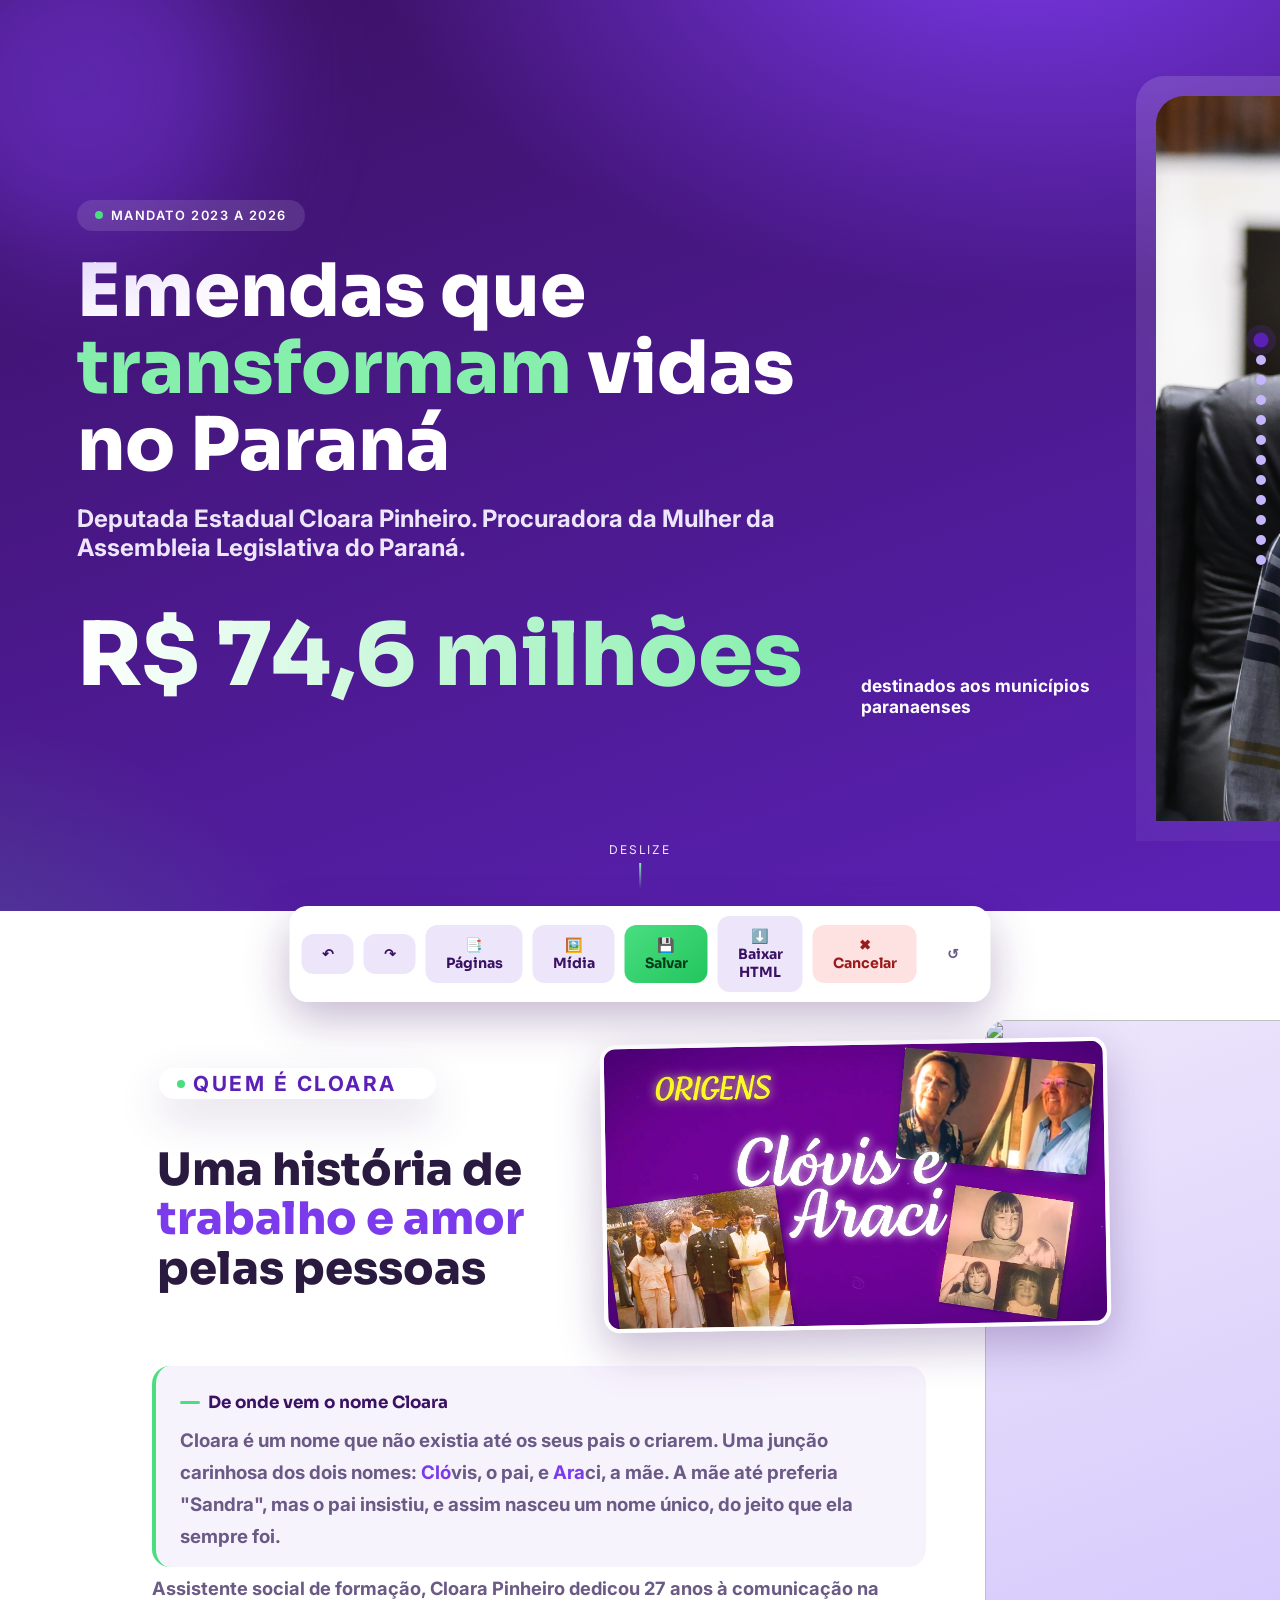
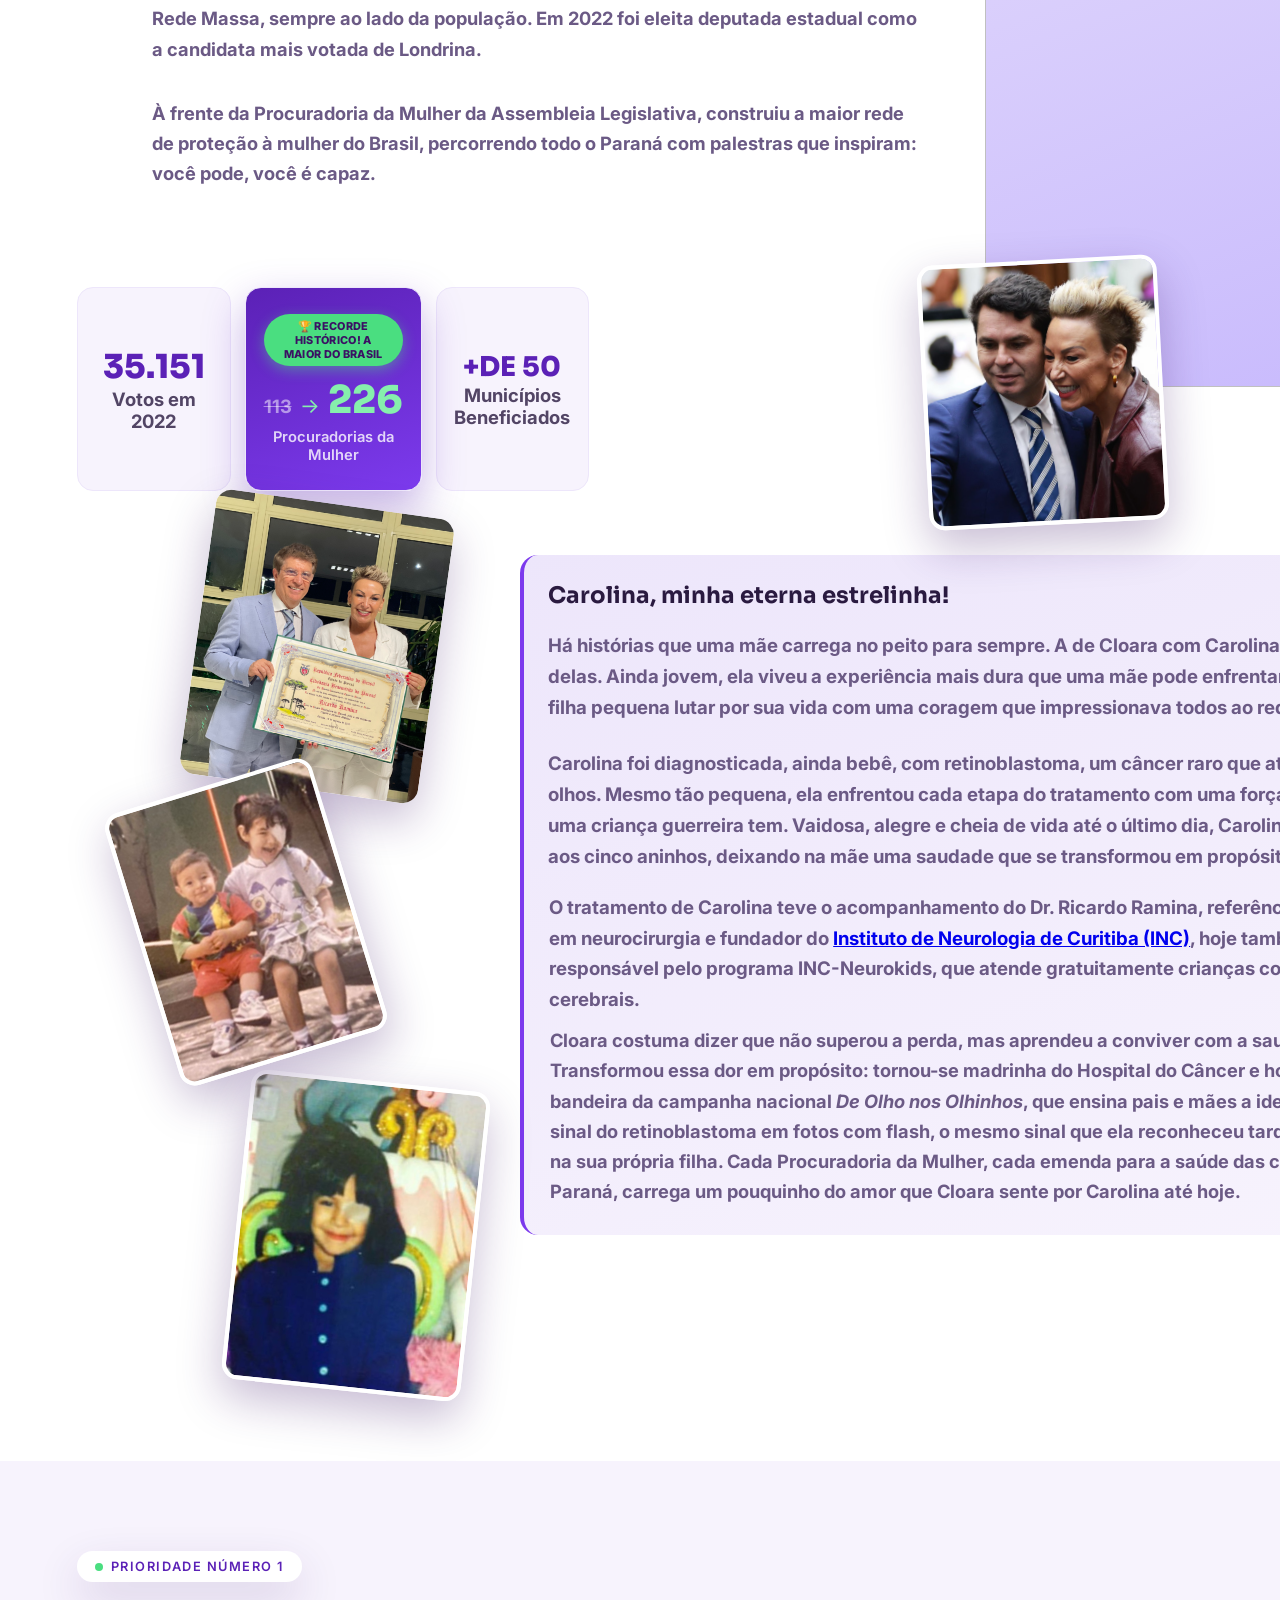
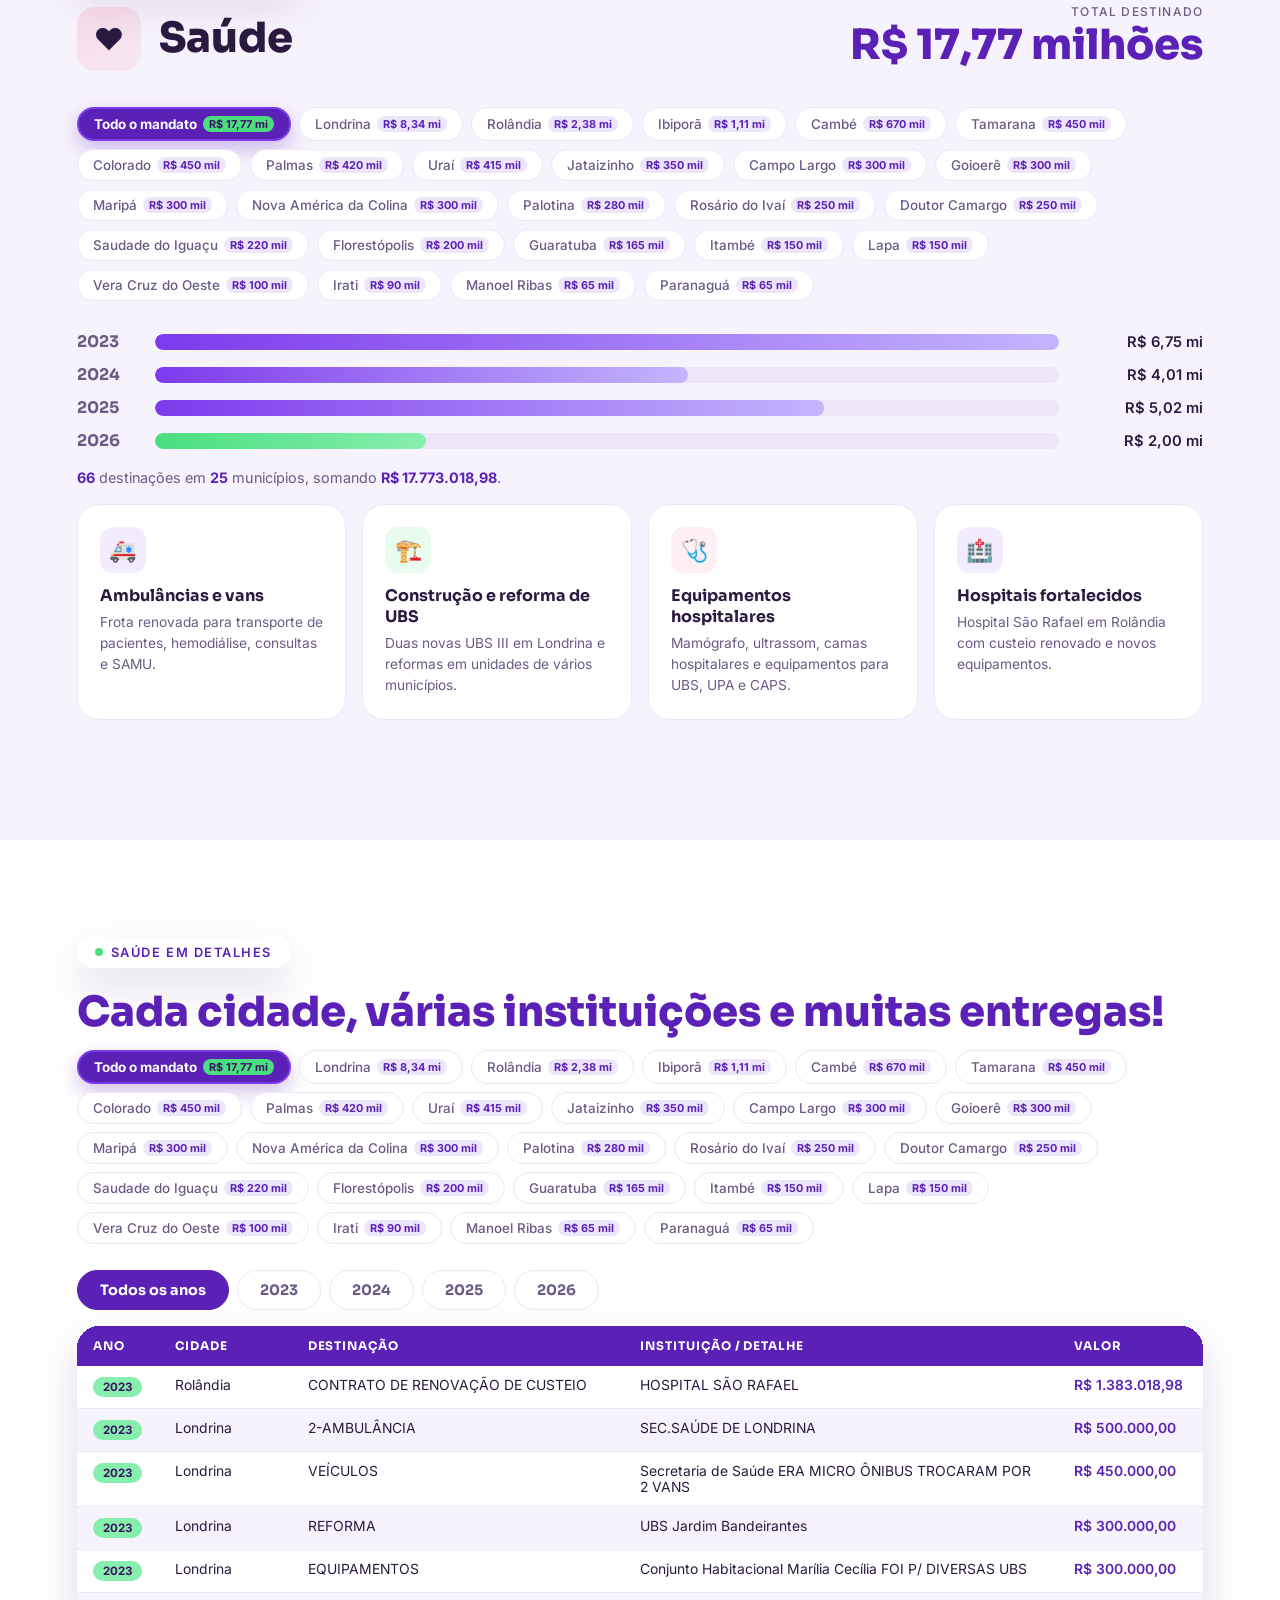
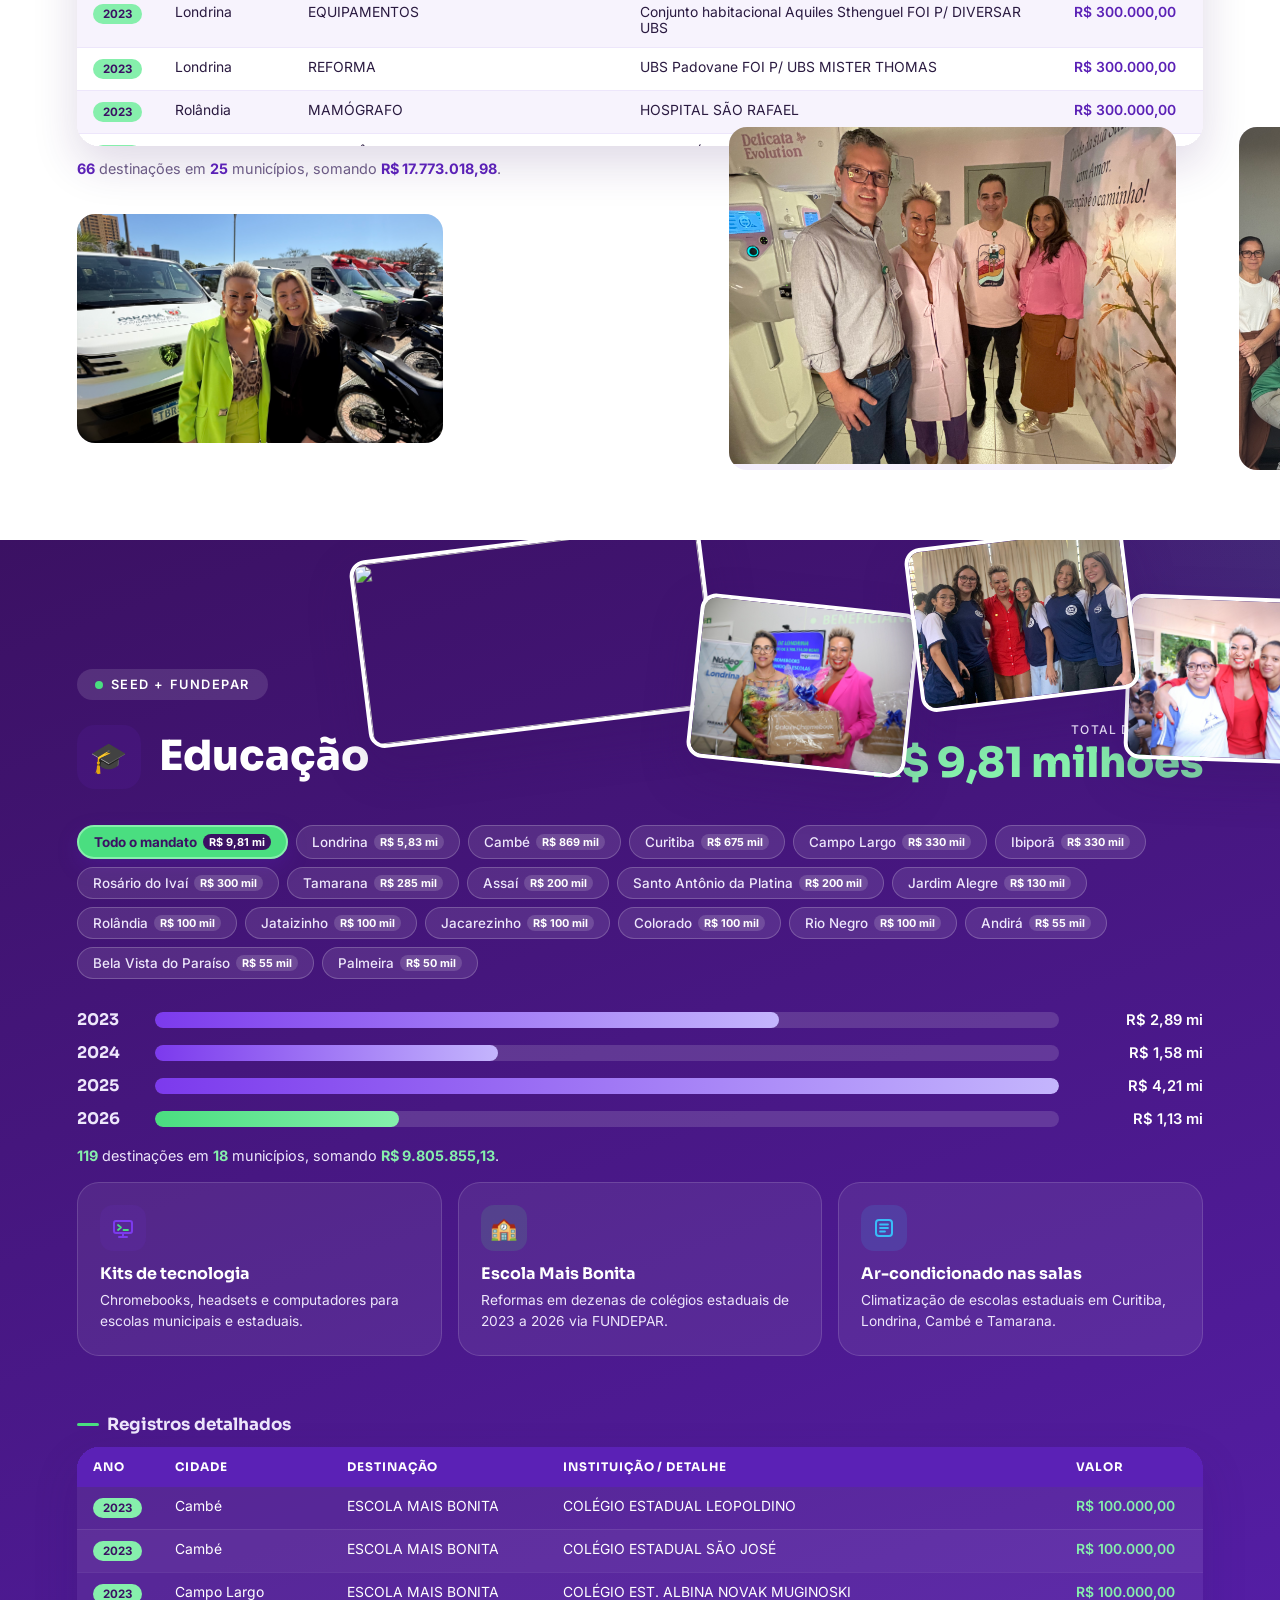
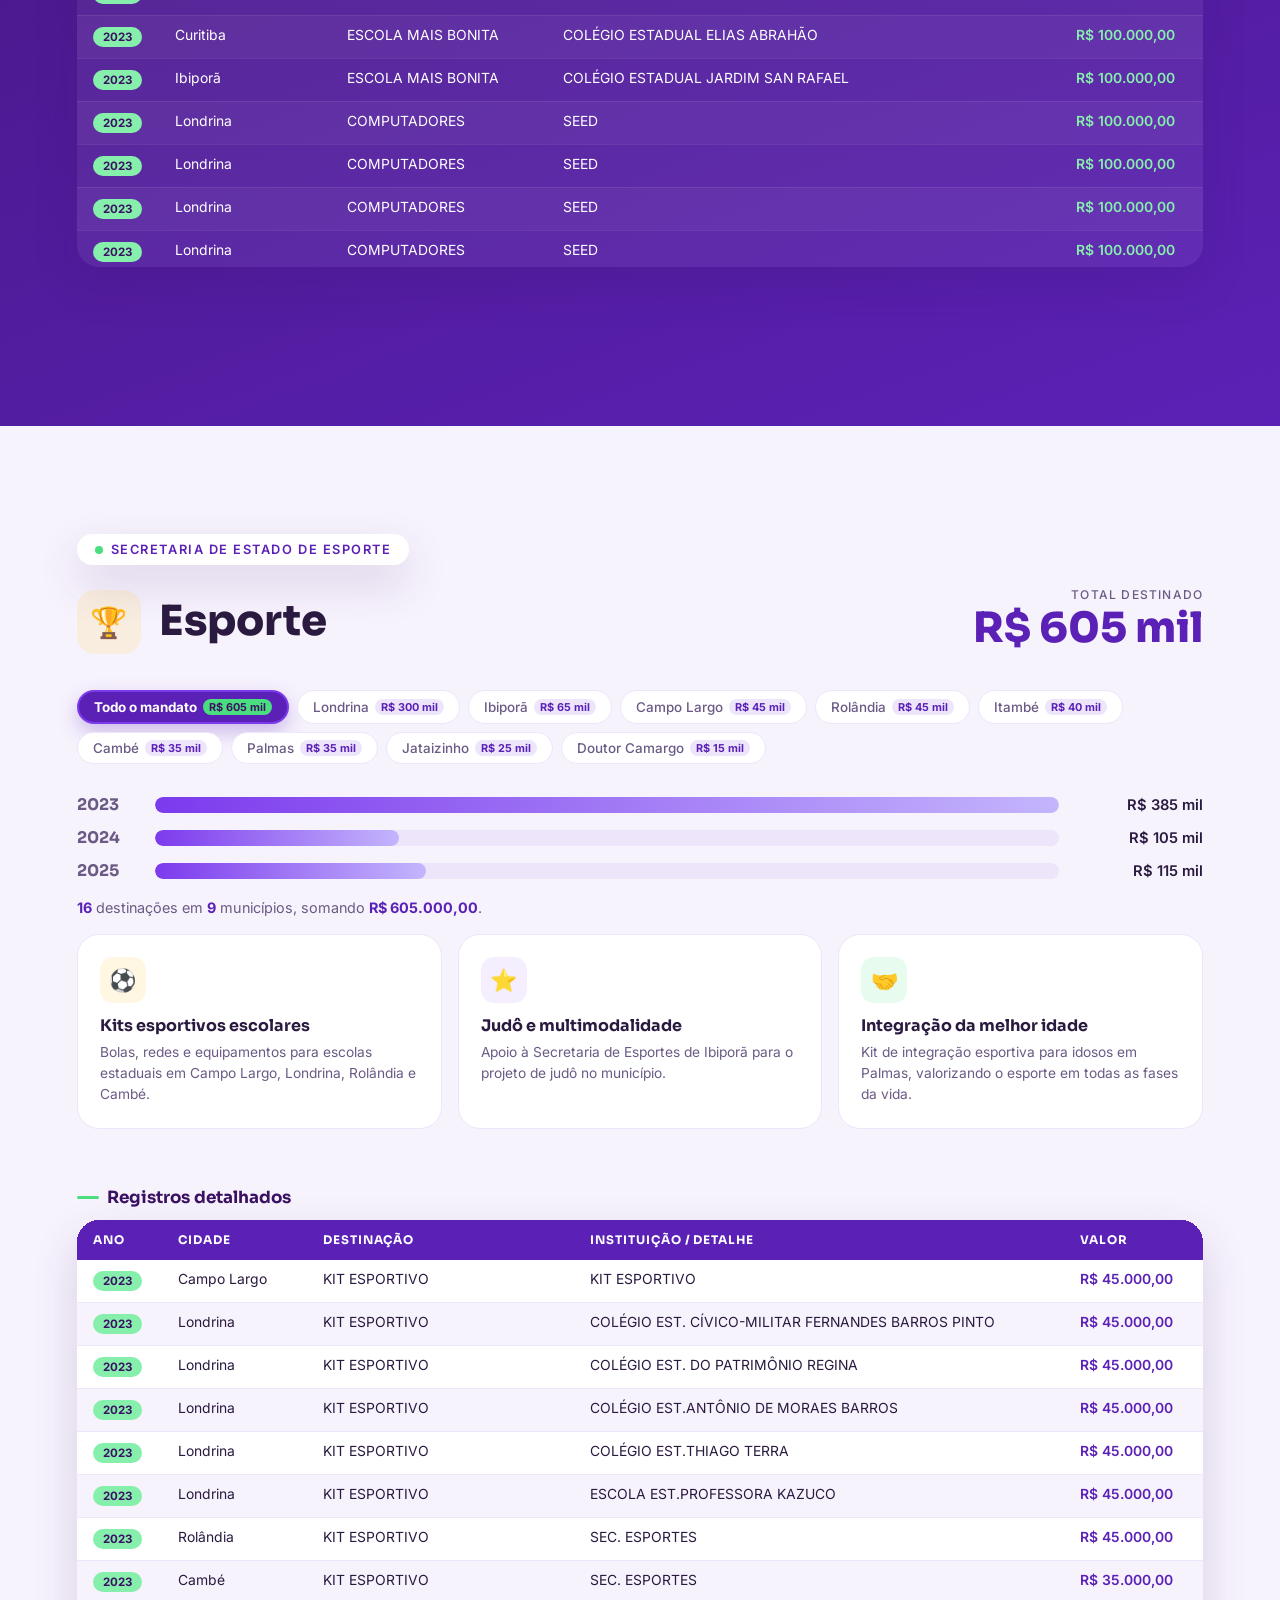
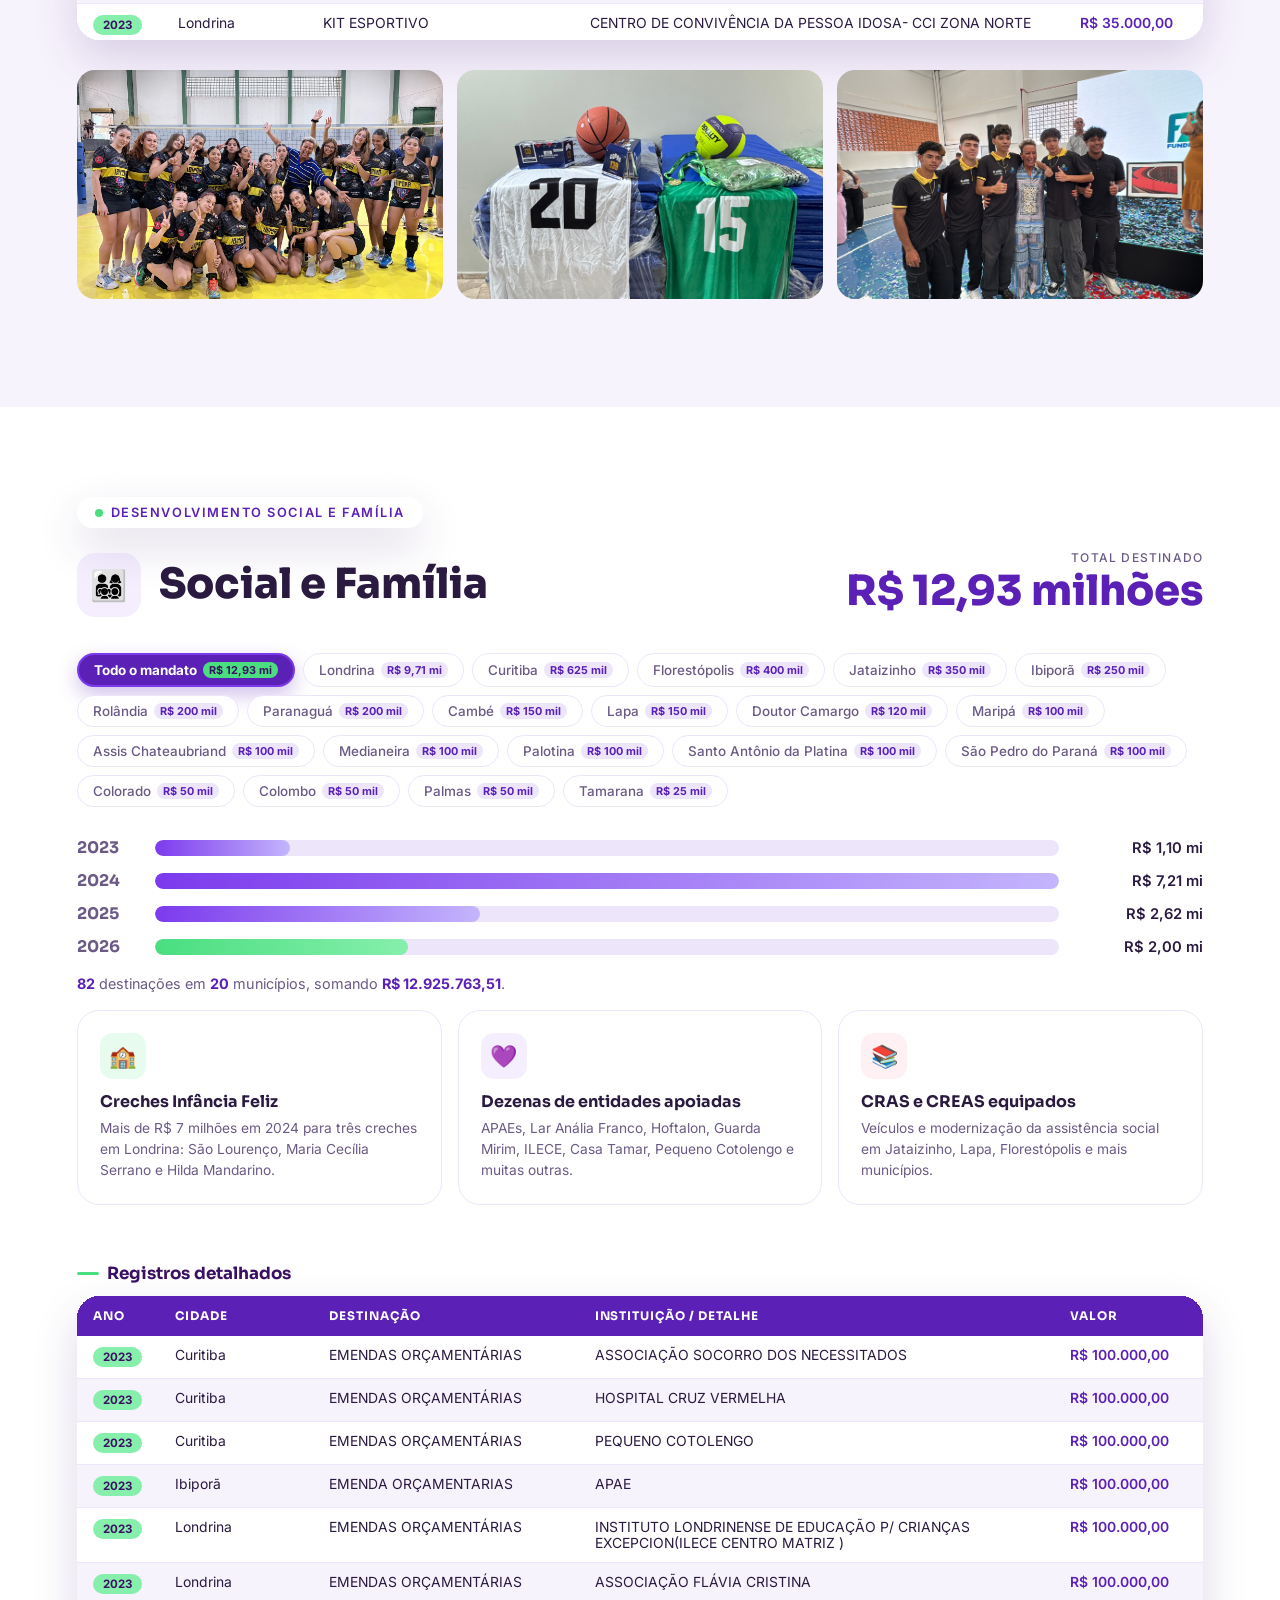
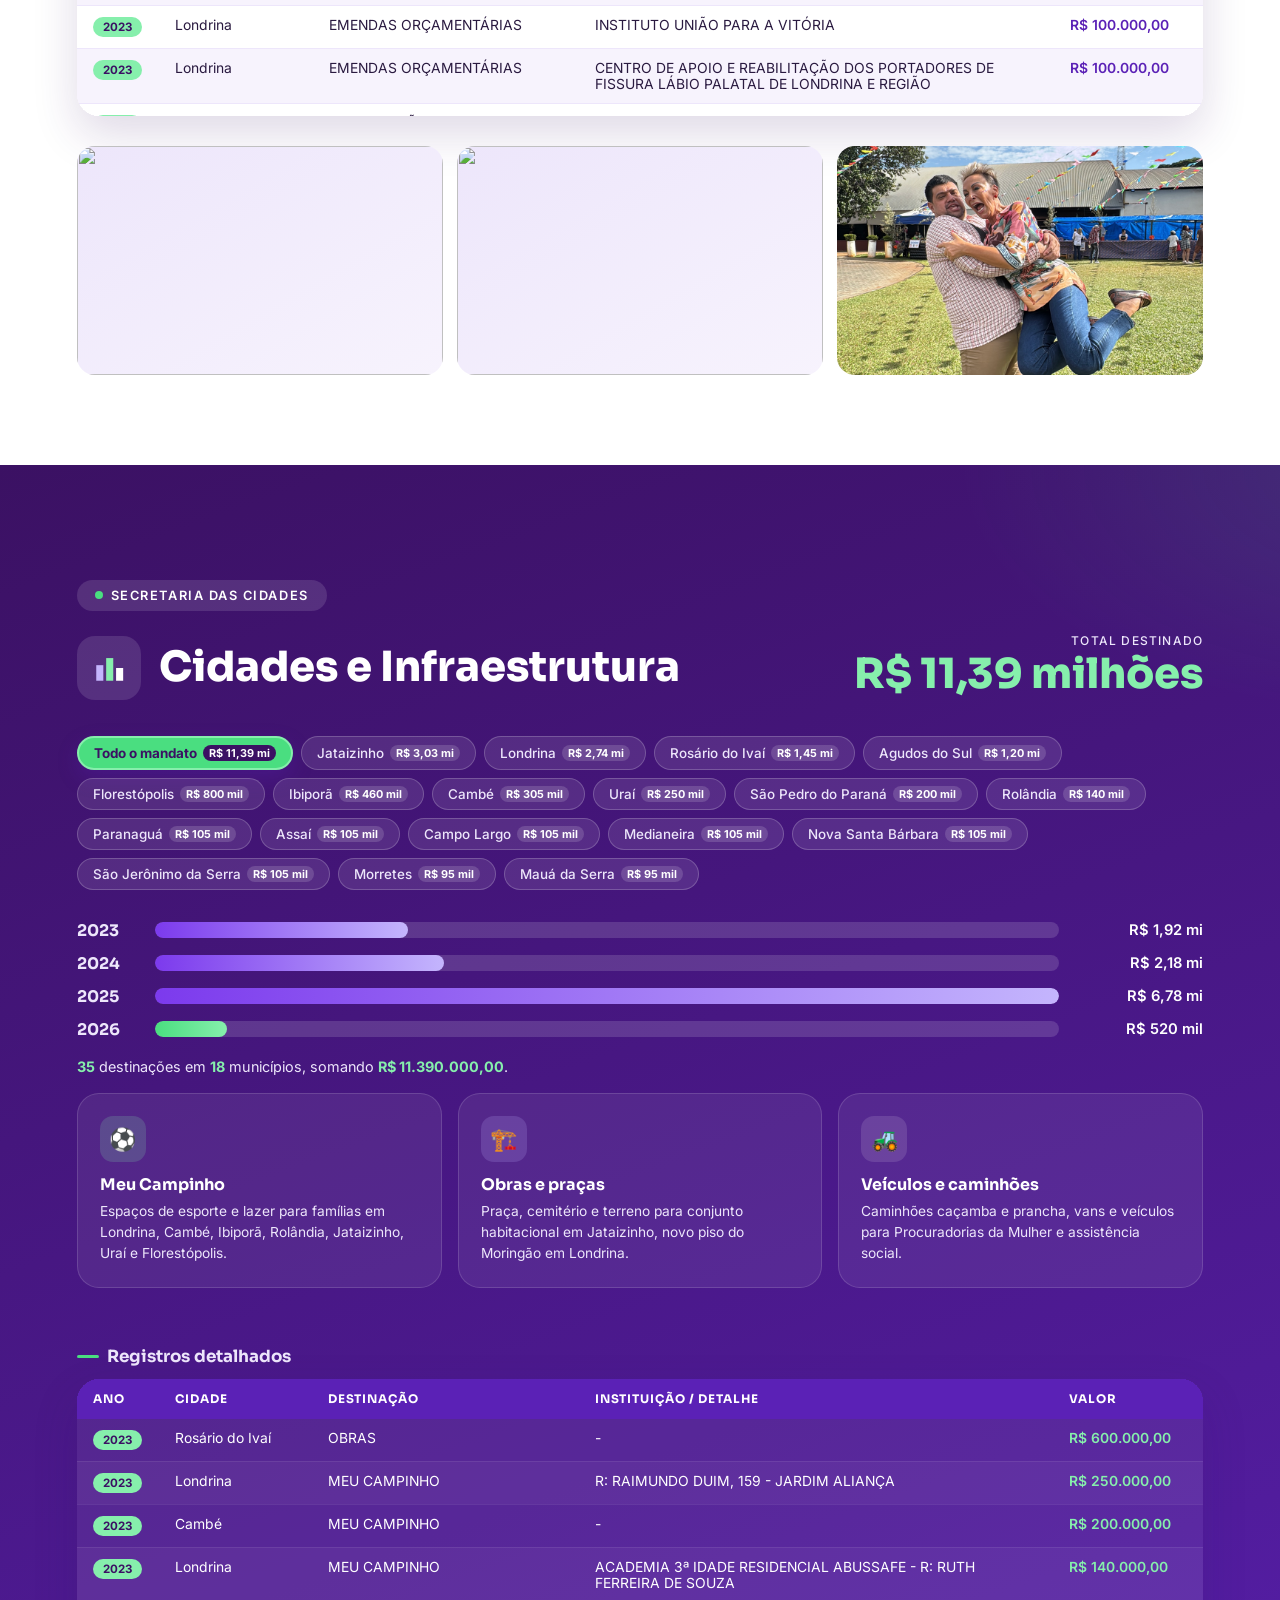
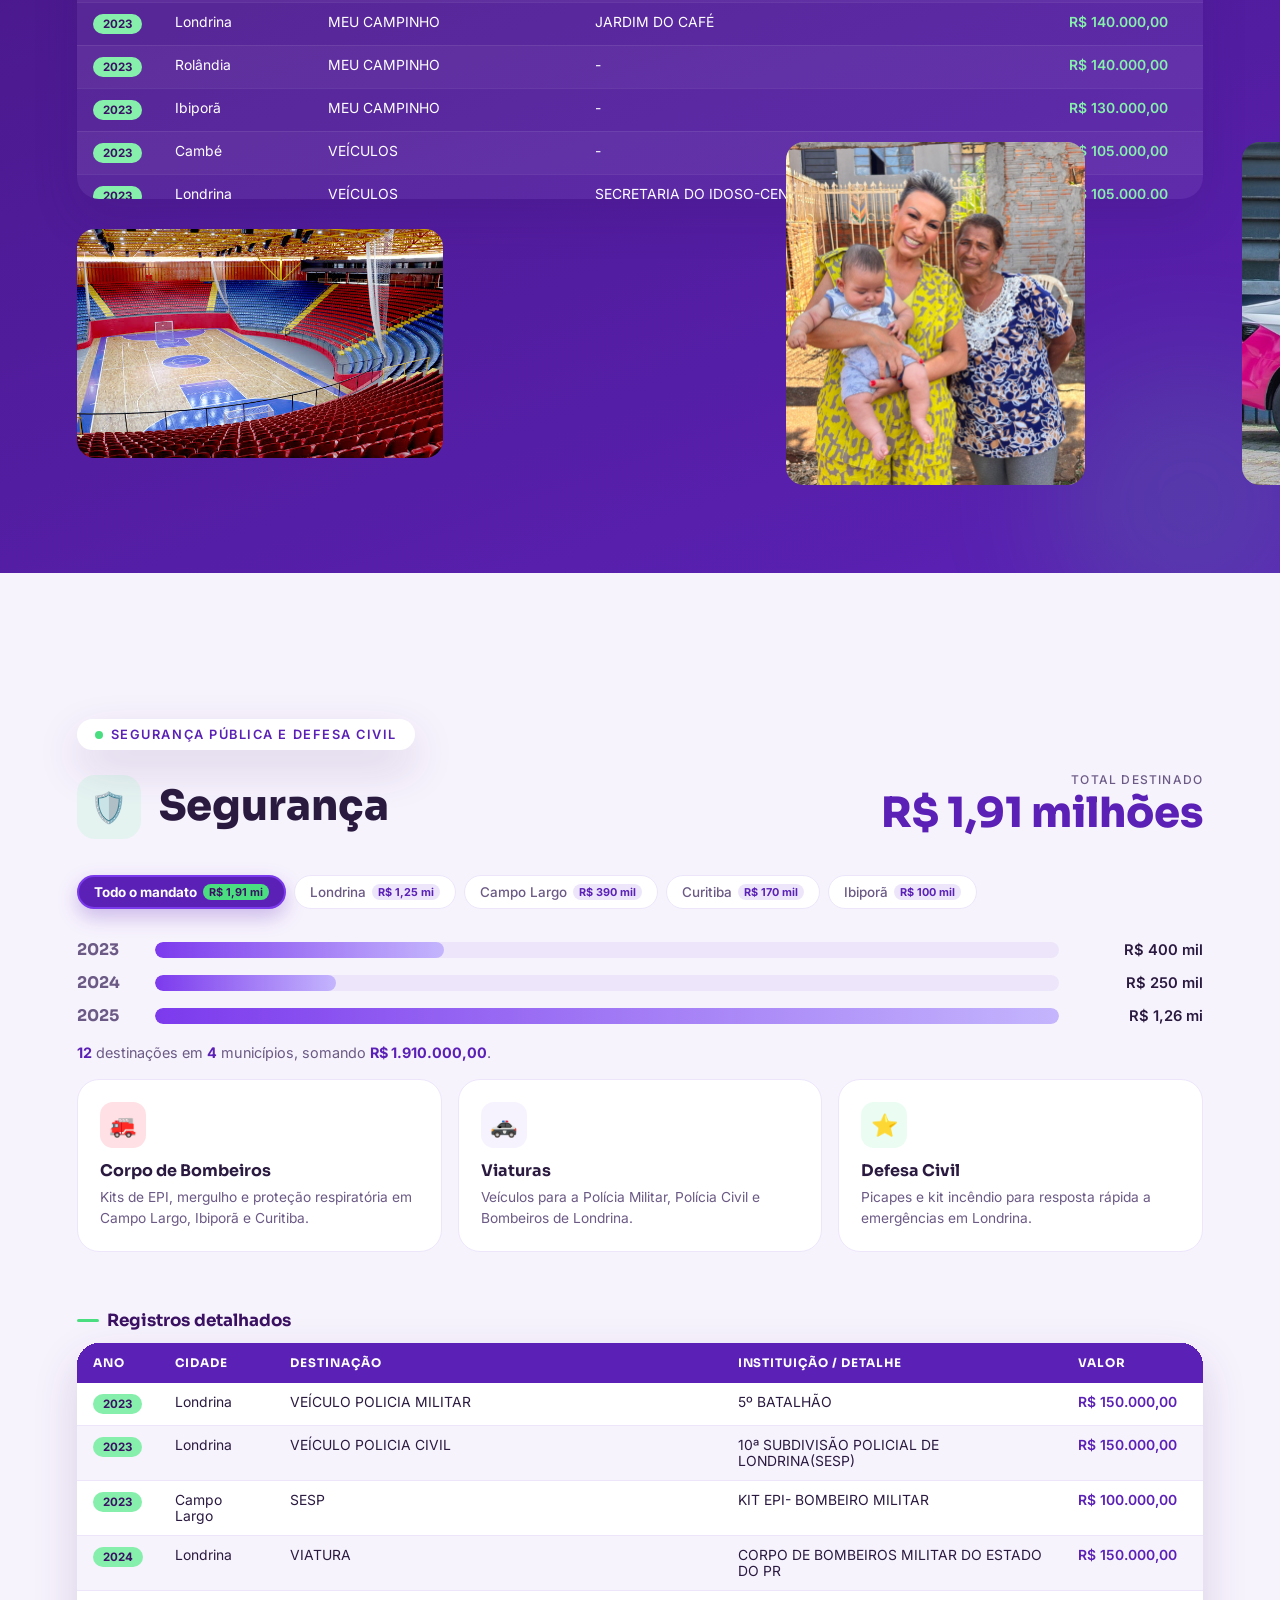
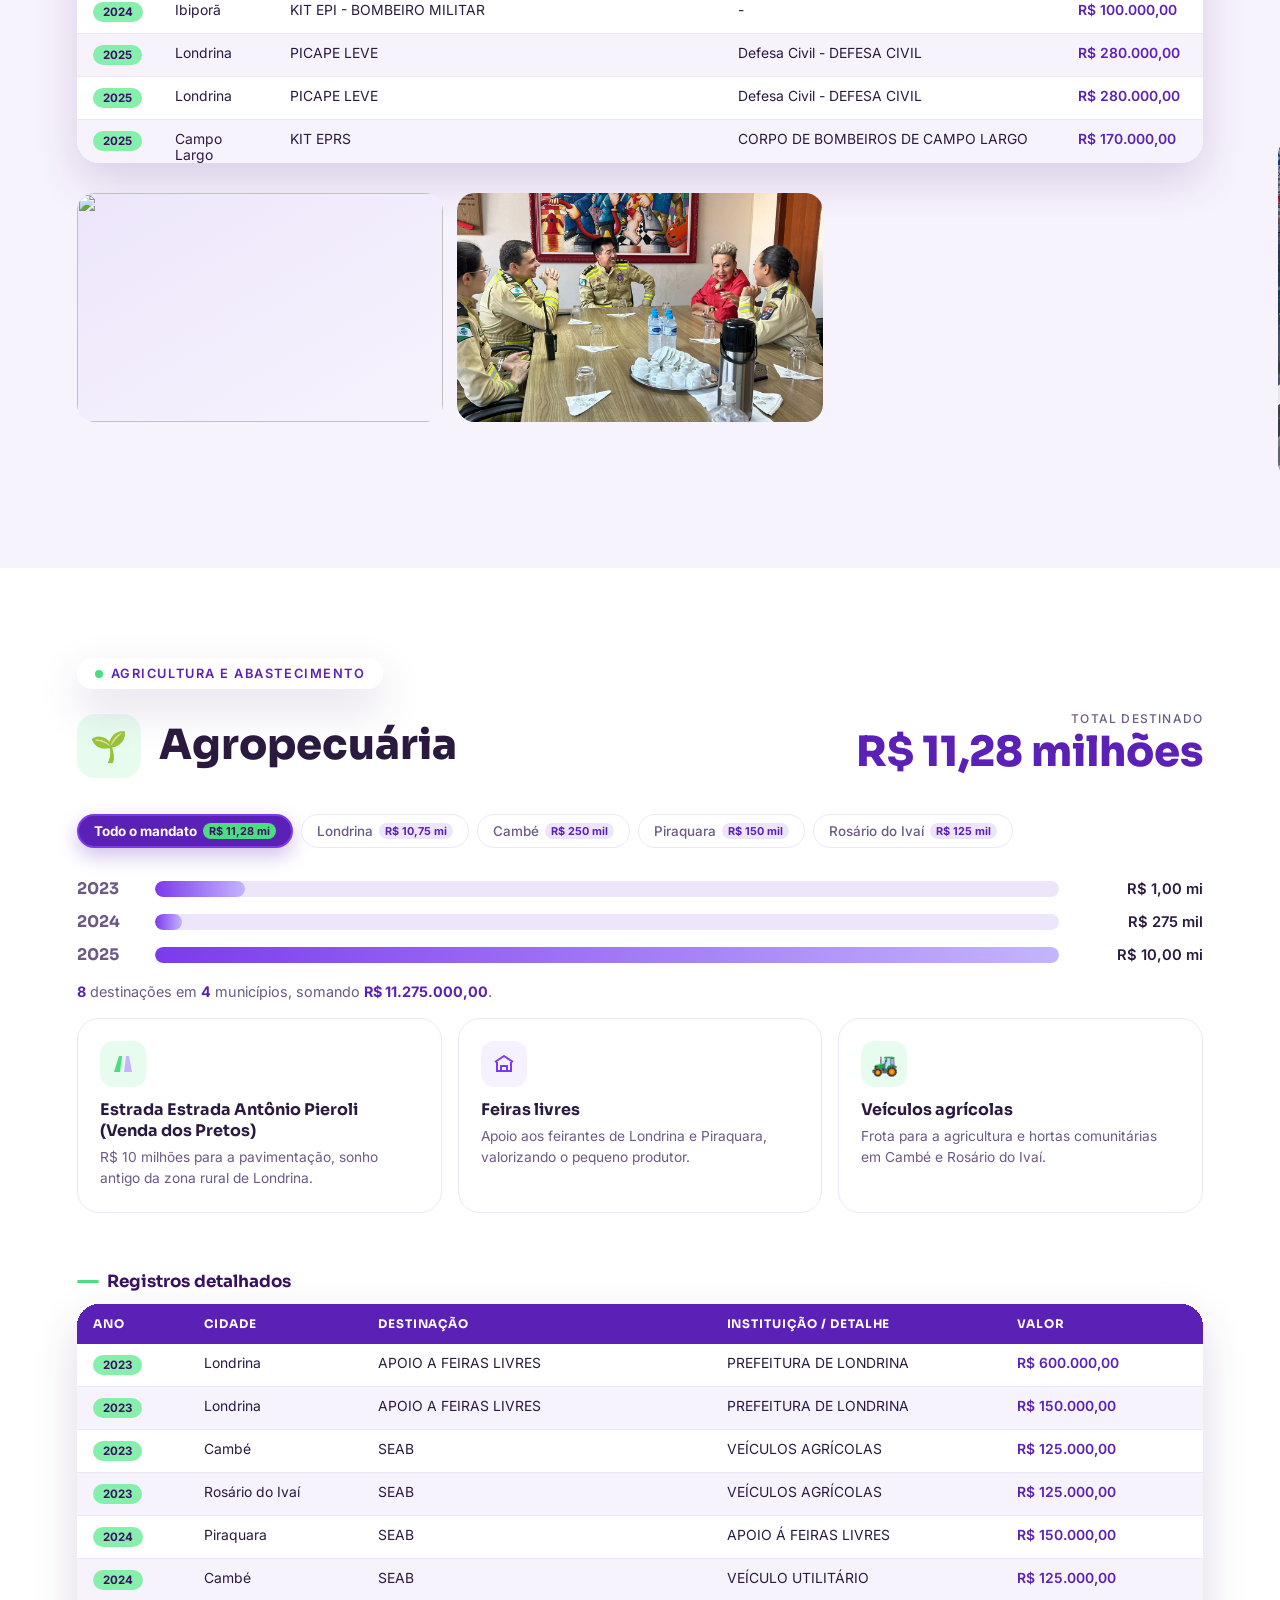
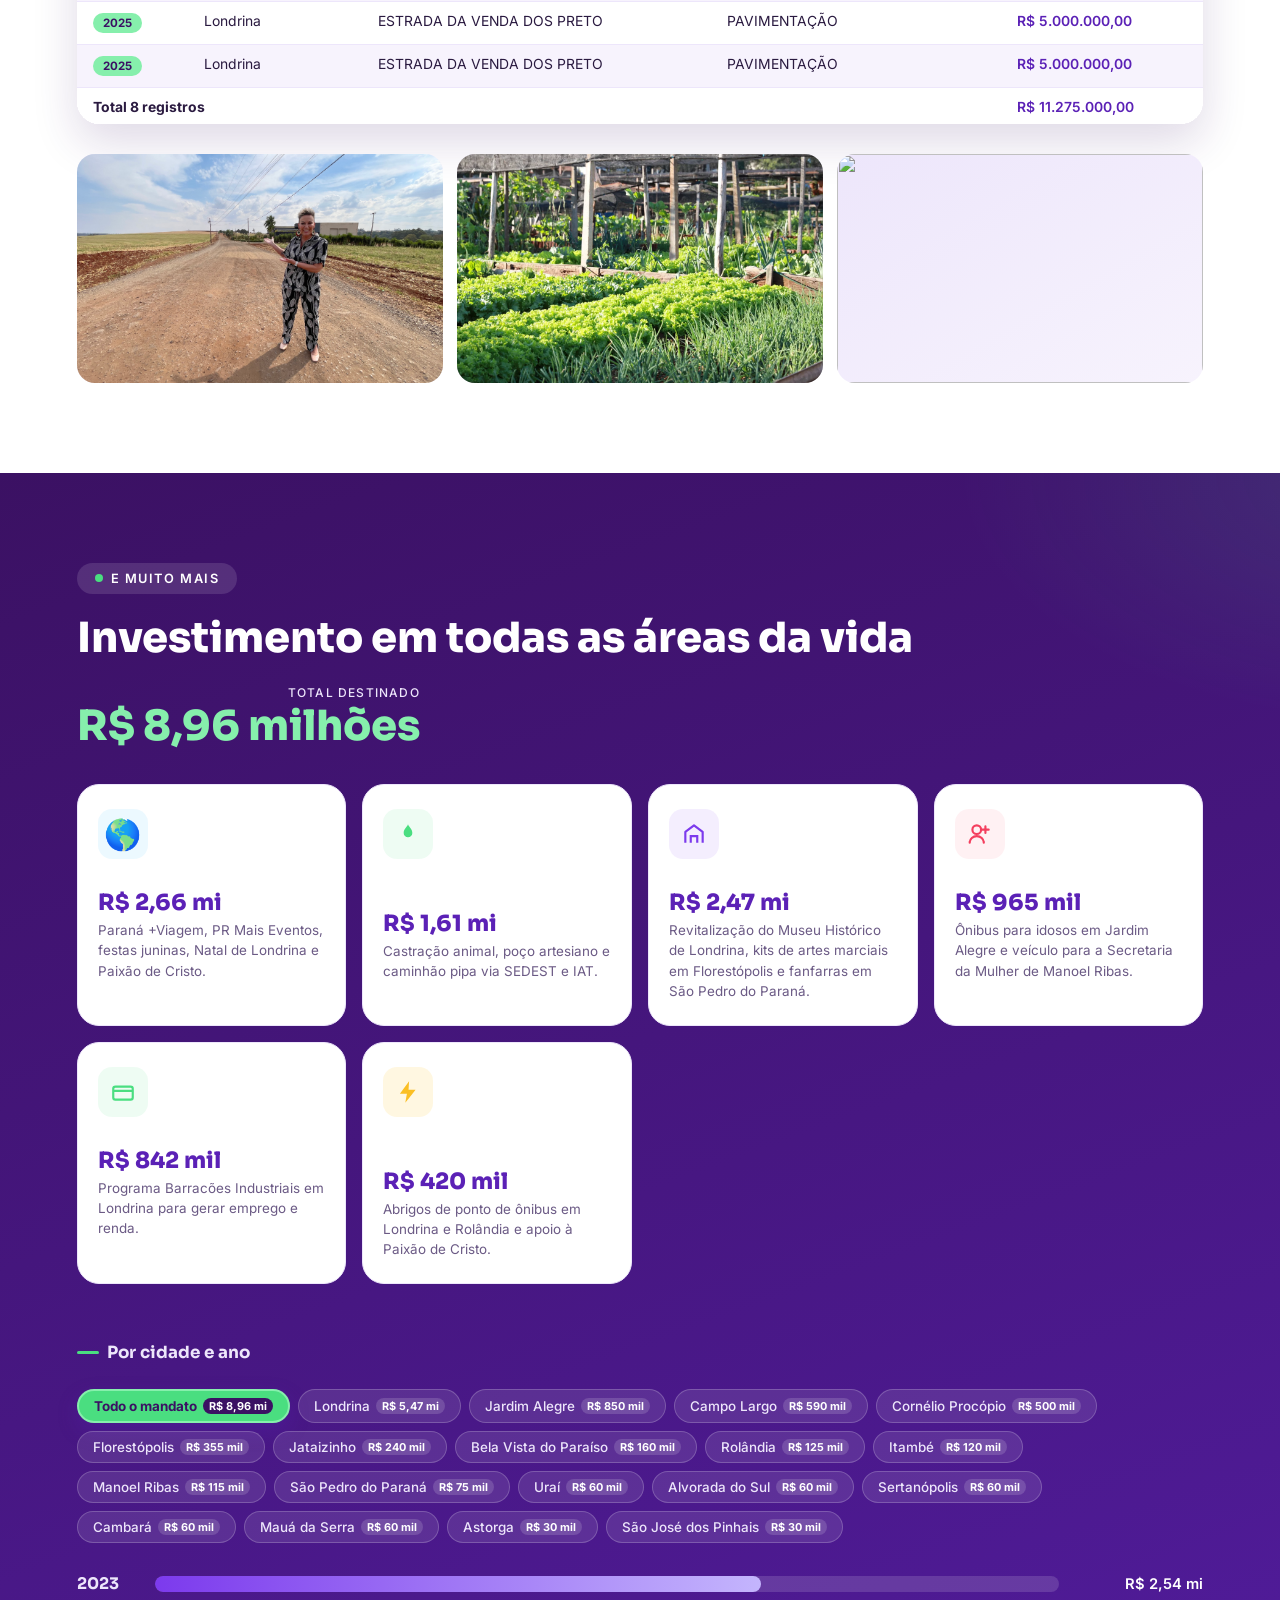
==== commit ee87d049: "Update via visual editor" ====
--- a/index.html
+++ b/index.html
@@ -372,10 +372,10 @@
 
 
 <nav class="nav-dots" aria-label="Navegação">
-  <a href="#capa" title="Capa" class=""></a><a href="#sobre" title="Sobre" class=""></a><a href="#saude" title="Saúde" class=""></a>
+  <a href="#capa" title="Capa" class=""></a><a href="#sobre" title="Sobre" class="ativo"></a><a href="#saude" title="Saúde" class=""></a>
   <a href="#saude-detalhes" title="Saúde detalhes" class=""></a><a href="#educacao" title="Educação" class=""></a><a href="#esporte" title="Esporte" class=""></a>
   <a href="#social" title="Social" class=""></a><a href="#cidades" title="Cidades" class=""></a><a href="#seguranca" title="Segurança" class=""></a><a href="#agro" title="Agropecuária" class=""></a>
-  <a href="#demais" title="Demais temas" class=""></a><a href="#fim" title="Fechamento" class="ativo"></a>
+  <a href="#demais" title="Demais temas" class=""></a><a href="#fim" title="Fechamento" class=""></a>
 </nav>
 
 <!-- 1. CAPA -->
@@ -406,7 +406,7 @@
       <div class="mini-stats">
         <div class="card revela d1 na-tela"><div class="num" data-contador="" data-valor="35151" style="font-size: 33.2px;">35.151</div><small class="" style="font-weight: 700; font-size: 18.48px;">Votos em 2022</small></div>
         <div class="card destaque destaque-recorde revela d2 na-tela"><div class="selo-recorde">🏆 RECORDE HISTÓRICO! A MAIOR DO BRASIL</div><div class="crescimento"><span class="de">113</span><span class="seta">→</span><span class="num" data-contador="" data-valor="226">226</span></div><small class="">Procuradorias da Mulher</small></div>
-        <div class="card revela d3 na-tela"><div class="num" data-contador="" data-valor="50" style="font-size: 33.2px;">50</div><small class="" style="font-weight: 700; font-size: 18.48px;">Municípios Beneficiados</small></div>
+        <div class="card revela d3 na-tela"><div class="num" data-contador="" data-valor="50" data-prefixo="+DE ">+DE 50</div><small class="" style="font-weight: 700; font-size: 18.48px;">Municípios Beneficiados</small></div>
       </div>
     </div>
   </div>
@@ -719,6 +719,9 @@
   <p class="revela d2 na-tela" style="font-weight: 700; font-size: 20.8px; transform: rotate(0deg); width: 713.484px; height: 106.031px; position: absolute; left: 595.75px; top: 566.594px; margin: 0px; z-index: 10;" data-rot="0" data-solto="1">Da saúde à educação, da agricultura à proteção da mulher, cada emenda carrega o mesmo propósito: a política como instrumento de transformação na vida das pessoas.</p>
   <div class="assinatura revela d3 na-tela" style="font-size: 24px; transform: rotate(0deg); width: 470.031px; height: 64px; position: absolute; left: 717.484px; top: 701.578px; margin: 0px; z-index: 10;" data-rot="0" data-solto="1">Gente Boa, Gente Linda! 💜<div class="linha2" style="font-size: 20px;">Coração que acolhe. Trabalho que transforma.</div></div>
 <div class="midia-livre" data-solto="1" data-rot="-6" style="position: absolute; left: 1104.77px; top: -22.152px; width: 223px; height: 291px; z-index: 14; border-radius: 16px; overflow: hidden; box-shadow: rgba(59, 17, 99, 0.28) 0px 18px 45px; margin: 0px; border-width: medium; border-style: none; border-color: currentcolor; border-image: none; transform: rotate(-6deg); max-width: none; box-sizing: border-box;"><span class="efeito-interno anim-flutua"><img src="images/img-38.jpg" alt="" style="width: 100%; height: 100%; object-fit: cover; display: block; transform: translate(0px, 0px) scale(1); transform-origin: center center;" class="" data-zoom="1" data-px="0" data-py="0"></span></div><div class="midia-livre" data-solto="1" data-rot="9" style="position: absolute; left: 1404.77px; top: 237.848px; width: 223px; height: 291px; z-index: 14; border-radius: 16px; overflow: hidden; box-shadow: rgba(59, 17, 99, 0.28) 0px 18px 45px; margin: 0px; border-width: medium; border-style: none; border-color: currentcolor; border-image: none; transform: rotate(9deg); max-width: none; box-sizing: border-box;"><span class="efeito-interno anim-flutua"><img src="images/img-39.jpg" alt="" style="width:100%;height:100%;object-fit:cover;display:block"></span></div><div class="midia-livre" data-solto="1" data-rot="6" style="position: absolute; left: 1485.7px; top: 23.797px; width: 220px; height: 243px; z-index: 14; border-radius: 16px; overflow: hidden; box-shadow: rgba(59, 17, 99, 0.28) 0px 18px 45px; margin: 0px; border: 4px solid rgb(255, 255, 255); transform: rotate(6deg); max-width: none; box-sizing: border-box;"><span class="efeito-interno anim-flutua"><img src="images/img-40.jpg" alt="" style="width:100%;height:100%;object-fit:cover;display:block"></span></div><div class="midia-livre" data-solto="1" data-rot="-10" style="position: absolute; left: 1625.29px; top: 382.086px; width: 220px; height: 235px; z-index: 14; border-radius: 16px; overflow: hidden; box-shadow: rgba(59, 17, 99, 0.28) 0px 18px 45px; margin: 0px; border-width: medium; border-style: none; border-color: currentcolor; border-image: none; transform: rotate(-10deg); max-width: none; box-sizing: border-box;"><span class="efeito-interno anim-flutua"><img src="images/img-41.jpg" alt="" style="width:100%;height:100%;object-fit:cover;display:block"></span></div><div class="midia-livre" data-solto="1" data-rot="-6" style="position: absolute; left: 1452.2px; top: 626.095px; width: 220px; height: 227px; z-index: 14; border-radius: 16px; overflow: hidden; box-shadow: rgba(59, 17, 99, 0.28) 0px 18px 45px; margin: 0px; border-width: medium; border-style: none; border-color: currentcolor; border-image: none; transform: rotate(-6deg); max-width: none; box-sizing: border-box;"><span class="efeito-interno anim-flutua"><img src="images/img-42.jpg" alt="" style="width:100%;height:100%;object-fit:cover;display:block"></span></div><div class="midia-livre" data-solto="1" data-rot="6.480692610620466" style="position: absolute; left: 1602.01px; top: 802.162px; width: 250px; height: 300px; z-index: 14; border-radius: 16px; overflow: hidden; box-shadow: rgba(59, 17, 99, 0.28) 0px 18px 45px; margin: 0px; border-width: medium; border-style: none; border-color: currentcolor; border-image: none; transform: rotate(6.48069deg); max-width: none; box-sizing: border-box;"><span class="efeito-interno anim-flutua"><img src="images/img-43.jpg" alt="" style="width:100%;height:100%;object-fit:cover;display:block"></span></div><div class="midia-livre" data-solto="1" data-rot="6" style="position: absolute; left: 86.682px; top: 632.23px; width: 202px; height: 298px; z-index: 14; border-radius: 16px; overflow: hidden; box-shadow: rgba(59, 17, 99, 0.28) 0px 18px 45px; margin: 0px; border-width: medium; border-style: none; border-color: currentcolor; border-image: none; transform: rotate(6deg); max-width: none; box-sizing: border-box;"><span class="efeito-interno anim-flutua"><img src="images/img-44.jpg" alt="" style="width:100%;height:100%;object-fit:cover;display:block"></span></div><div class="midia-livre" data-solto="1" data-rot="2" style="position: absolute; left: 483.775px; top: 25.02px; width: 356px; height: 250px; z-index: 14; border-radius: 16px; overflow: hidden; box-shadow: rgba(59, 17, 99, 0.28) 0px 18px 45px; margin: 0px; border-width: medium; border-style: none; border-color: currentcolor; border-image: none; transform: rotate(2deg); max-width: none; box-sizing: border-box;"><span class="efeito-interno anim-flutua"><img src="images/img-45.jpg" alt="" style="width:100%;height:100%;object-fit:cover;display:block"></span></div><div class="midia-livre" data-solto="1" data-rot="2" style="position: absolute; left: 228.416px; top: 908.027px; width: 220px; height: 245px; z-index: 14; border-radius: 16px; overflow: hidden; box-shadow: rgba(59, 17, 99, 0.28) 0px 18px 45px; margin: 0px; border-width: medium; border-style: none; border-color: currentcolor; border-image: none; transform: rotate(2deg); max-width: none; box-sizing: border-box;"><span class="efeito-interno anim-flutua"><img src="images/img-46.jpg" alt="" style="width:100%;height:100%;object-fit:cover;display:block"></span></div><div class="midia-livre" data-solto="1" data-rot="4.5127246934626015" style="position: absolute; left: 122.673px; top: 8.339px; width: 220px; height: 211px; z-index: 14; border-radius: 16px; overflow: hidden; box-shadow: rgba(59, 17, 99, 0.28) 0px 18px 45px; margin: 0px; border-width: medium; border-style: none; border-color: currentcolor; border-image: none; transform: rotate(4.51272deg); max-width: none; box-sizing: border-box;"><span class="efeito-interno anim-flutua"><img src="images/img-47.jpg" alt="" style="width:100%;height:100%;object-fit:cover;display:block"></span></div><div class="midia-livre" data-solto="1" data-rot="-3" style="position: absolute; left: 290.271px; top: 150.26px; width: 220px; height: 261px; z-index: 14; border-radius: 16px; overflow: hidden; box-shadow: rgba(59, 17, 99, 0.28) 0px 18px 45px; margin: 0px; border-width: medium; border-style: none; border-color: currentcolor; border-image: none; transform: rotate(-3deg); max-width: none; box-sizing: border-box;"><span class="efeito-interno anim-flutua"><img src="images/img-48.jpg" alt="" style="width:100%;height:100%;object-fit:cover;display:block"></span></div><div class="midia-livre" data-solto="1" data-rot="18" style="position: absolute; left: 88.754px; top: 323.111px; width: 220px; height: 244px; z-index: 14; border-radius: 16px; overflow: hidden; box-shadow: rgba(59, 17, 99, 0.28) 0px 18px 45px; margin: 0px; border: 4px solid rgb(255, 255, 255); transform: rotate(18deg); max-width: none; box-sizing: border-box;"><span class="efeito-interno anim-flutua"><img src="images/img-49.jpg" alt="" style="width:100%;height:100%;object-fit:cover;display:block"></span></div><div class="midia-livre" data-solto="1" data-rot="-4" style="position: absolute; left: 479.847px; top: 940.475px; width: 283px; height: 272px; z-index: 14; border-radius: 16px; overflow: hidden; box-shadow: rgba(59, 17, 99, 0.28) 0px 18px 45px; margin: 0px; border: 4px solid rgb(255, 255, 255); transform: rotate(-4deg); max-width: none; box-sizing: border-box;"><span class="efeito-interno anim-flutua"><img src="images/img-50.jpg" alt="" style="width:100%;height:100%;object-fit:cover;display:block"></span></div><div class="midia-livre" data-solto="1" data-rot="6" style="position: absolute; left: 864.068px; top: 960.429px; width: 220px; height: 287px; z-index: 14; border-radius: 16px; overflow: hidden; box-shadow: rgba(59, 17, 99, 0.28) 0px 18px 45px; margin: 0px; border: 4px solid rgb(255, 255, 255); transform: rotate(6deg); max-width: none; box-sizing: border-box;"><span class="efeito-interno anim-flutua"><img src="images/img-51.jpg" alt="" style="width:100%;height:100%;object-fit:cover;display:block"></span></div><div class="midia-livre" data-solto="1" data-rot="-2" style="position: absolute; left: 1196.53px; top: 935.312px; width: 335px; height: 267px; z-index: 14; border-radius: 16px; overflow: hidden; box-shadow: rgba(59, 17, 99, 0.28) 0px 18px 45px; margin: 0px; border: 4px solid rgb(255, 255, 255); transform: rotate(-2deg); max-width: none; box-sizing: border-box;"><span class="efeito-interno anim-flutua"><img src="images/img-52.jpg" alt="" style="width:100%;height:100%;object-fit:cover;display:block"></span></div><div class="midia-livre" data-solto="1" data-rot="-3" style="position: absolute; left: 855.739px; top: 88.432px; width: 221px; height: 212px; z-index: 14; border-radius: 16px; overflow: hidden; box-shadow: rgba(59, 17, 99, 0.28) 0px 18px 45px; margin: 0px; border: 4px solid rgb(255, 255, 255); transform: rotate(-3deg); max-width: none; box-sizing: border-box;"><span class="efeito-interno anim-flutua"><img src="[data-uri]" alt="" style="width:100%;height:100%;object-fit:cover;display:block"></span></div></section>
+
+
+
 
 
 
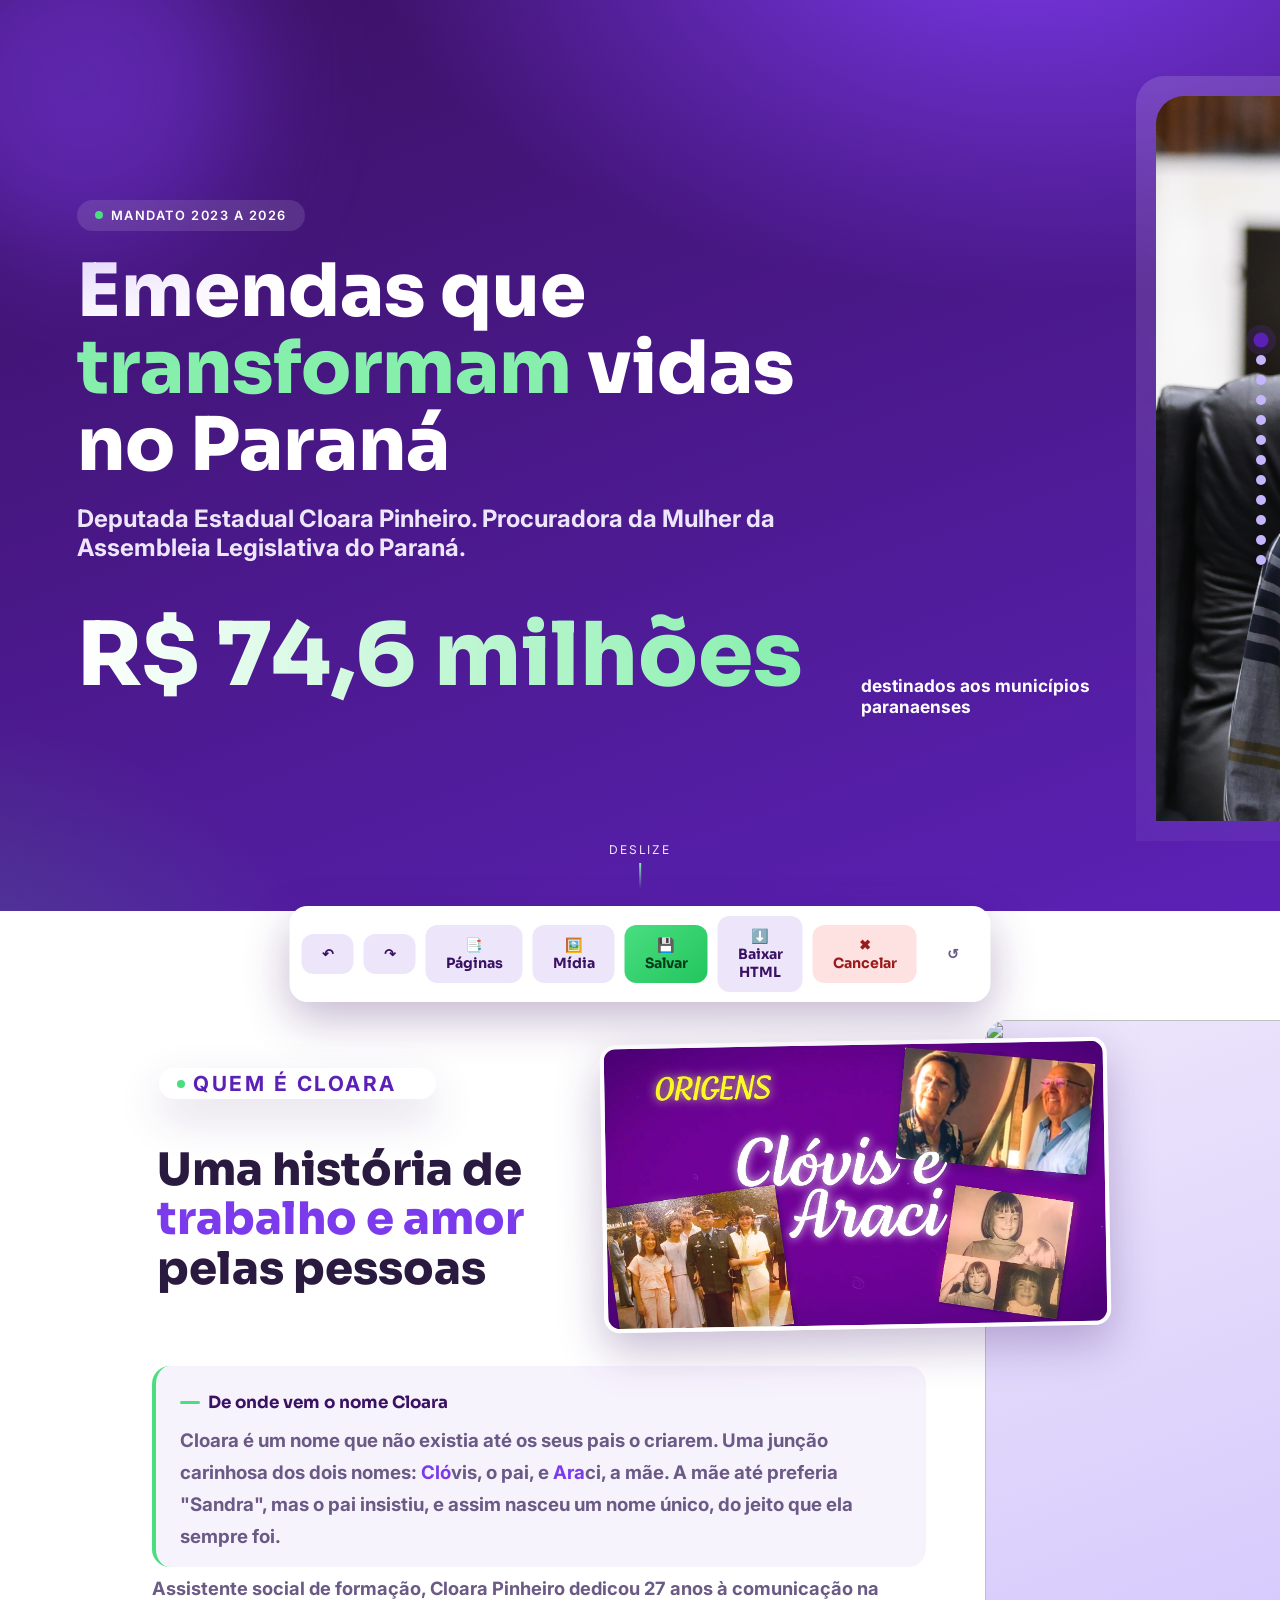
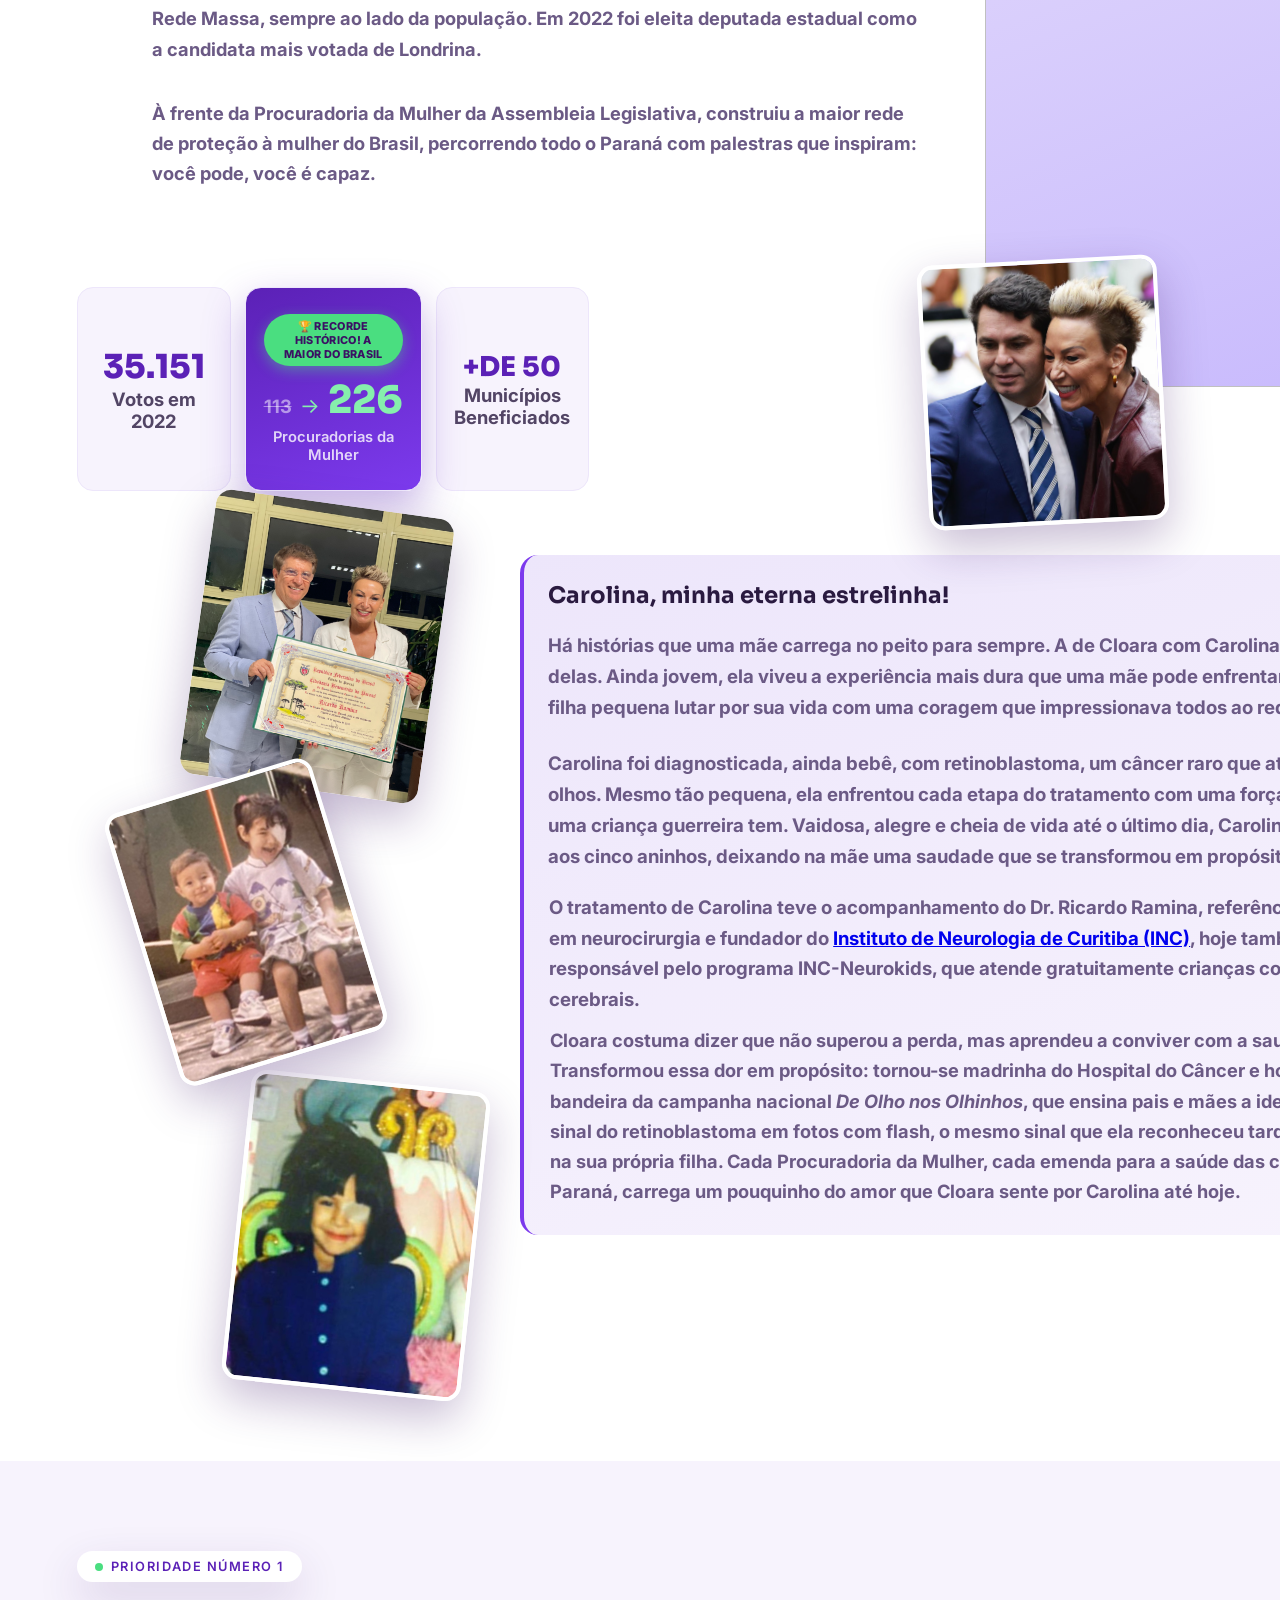
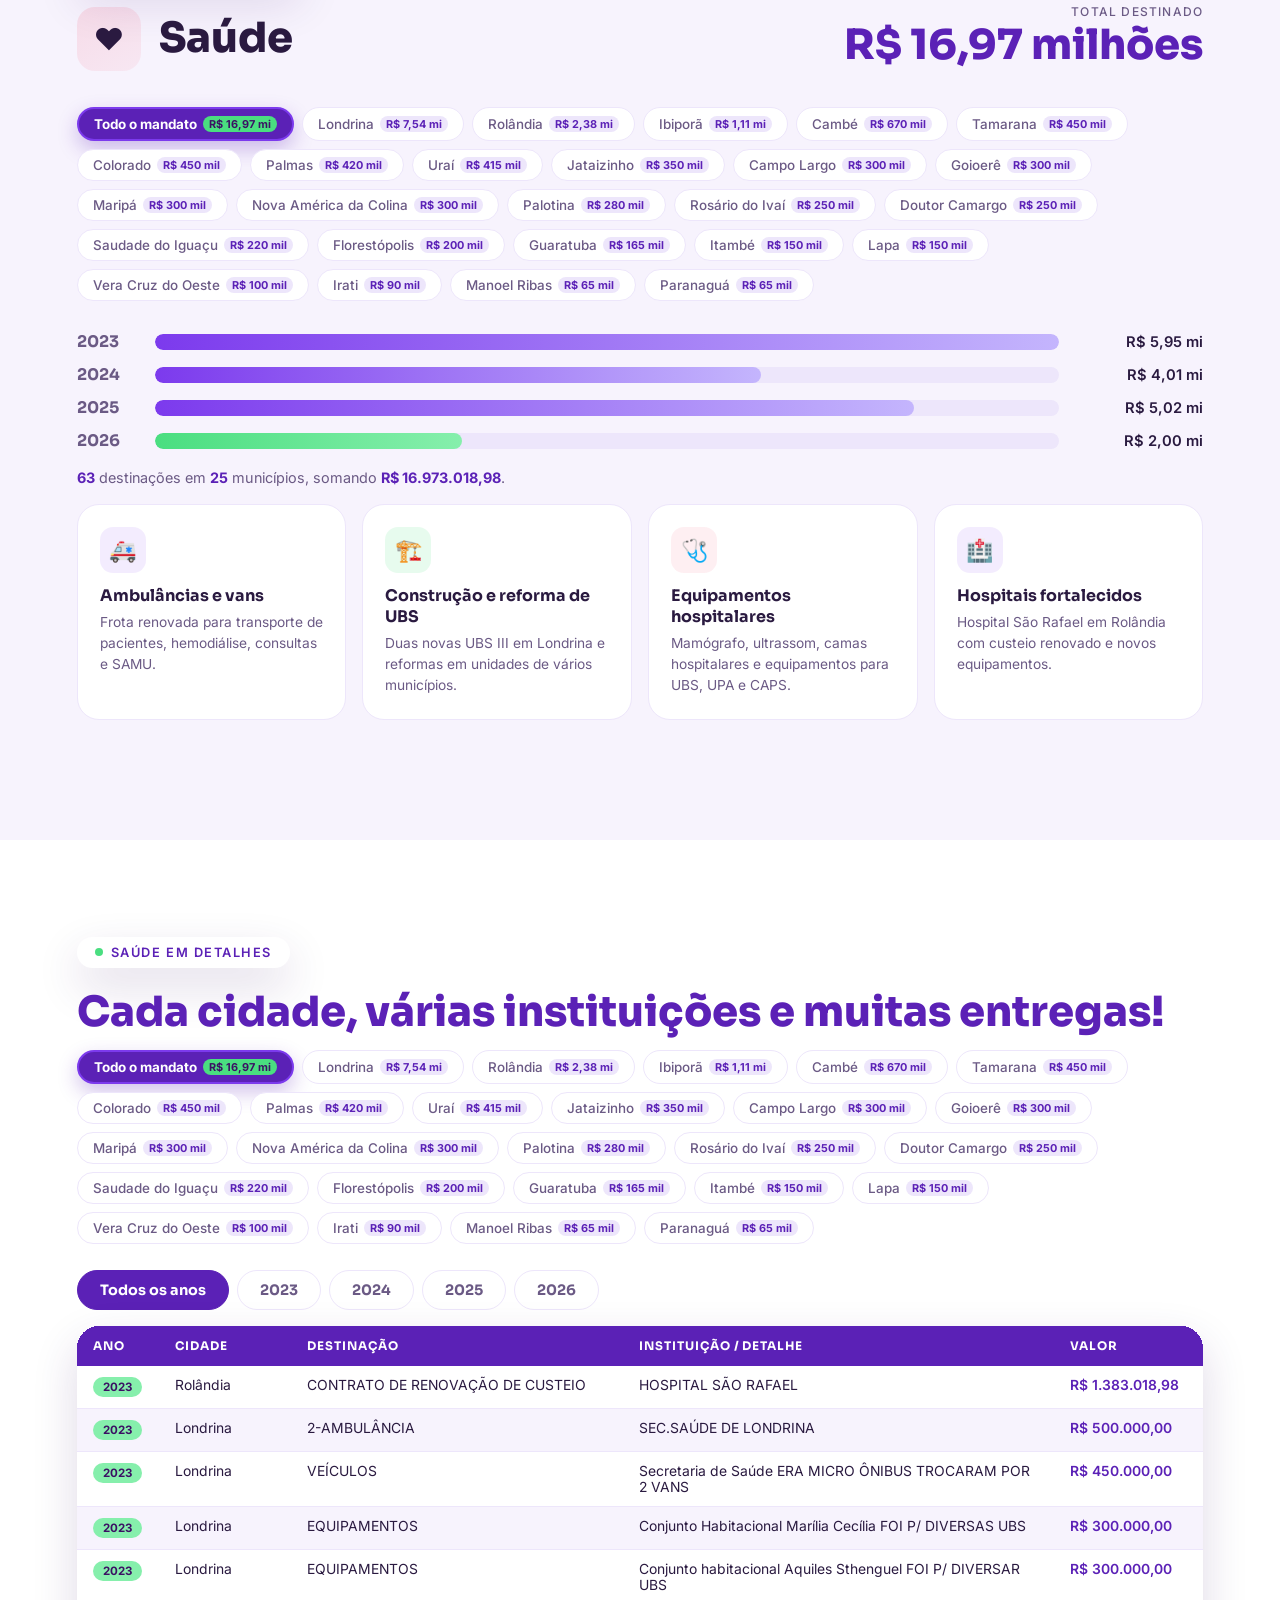
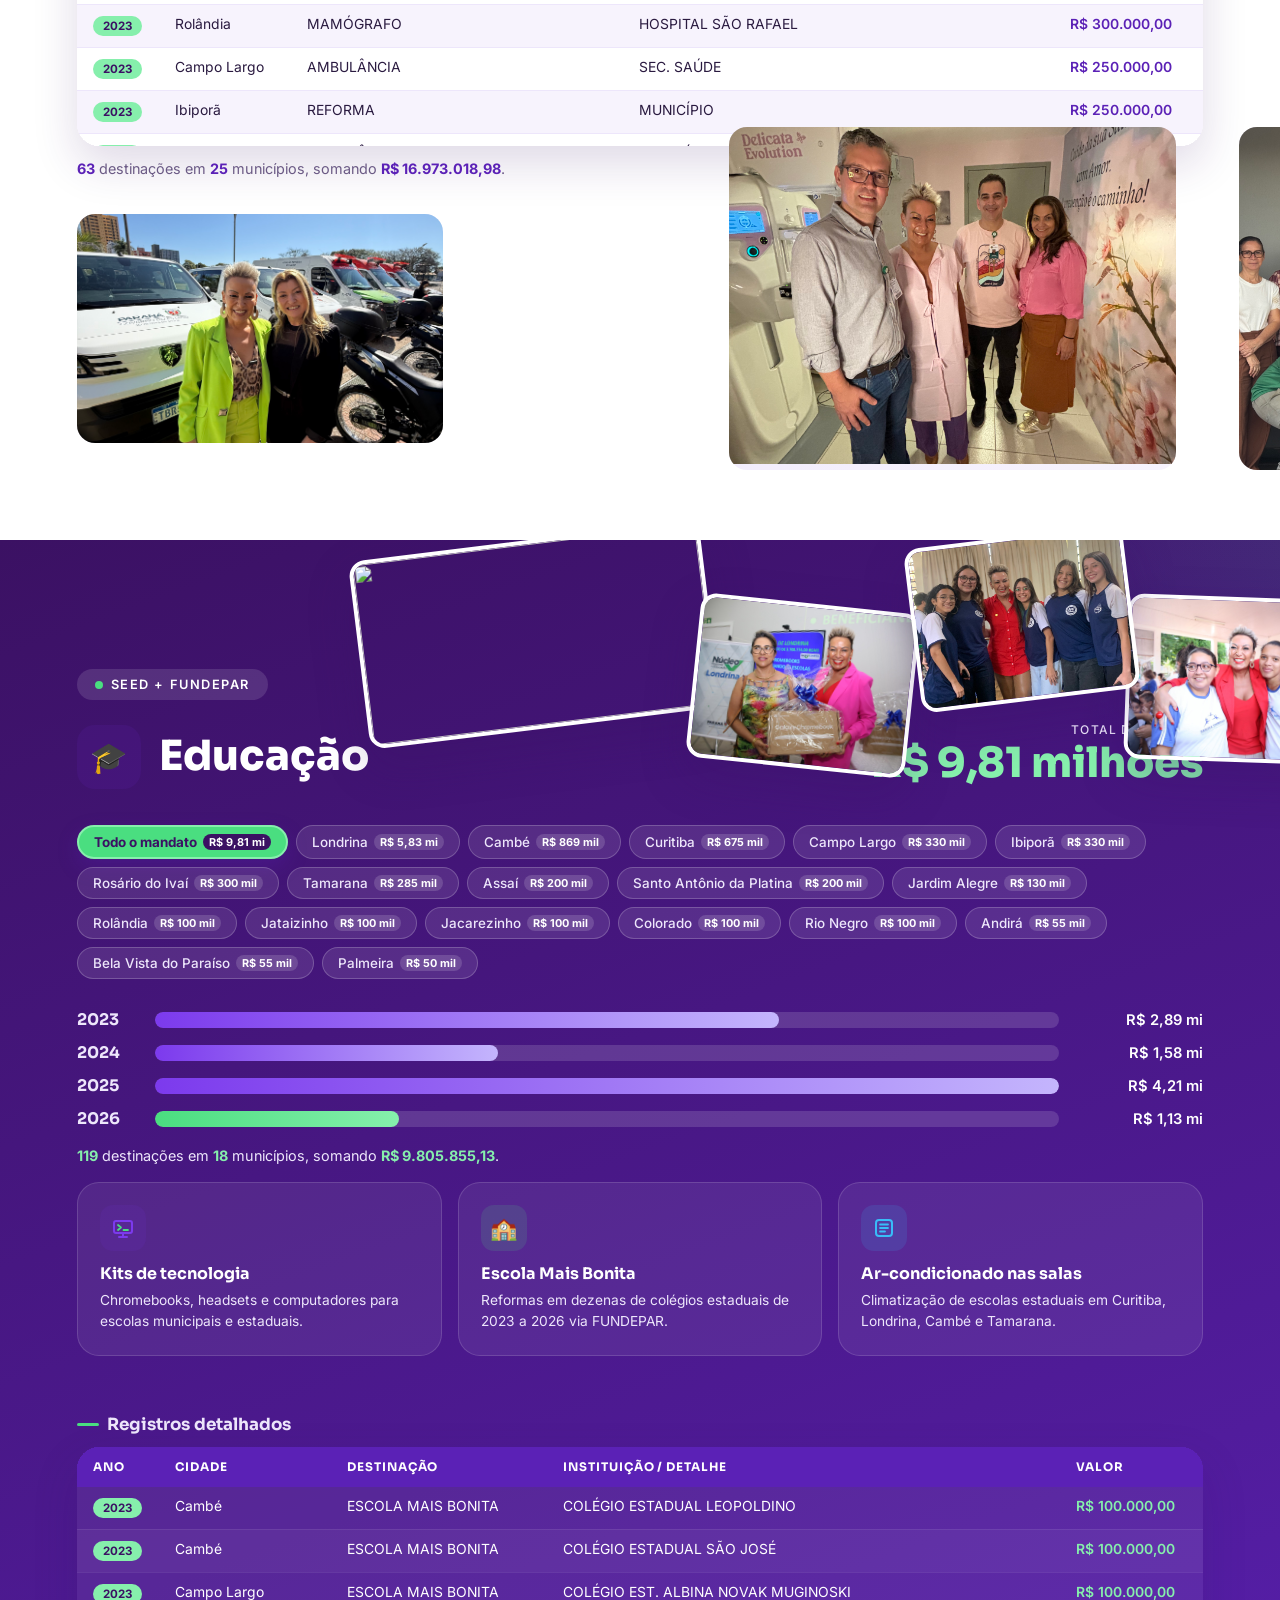
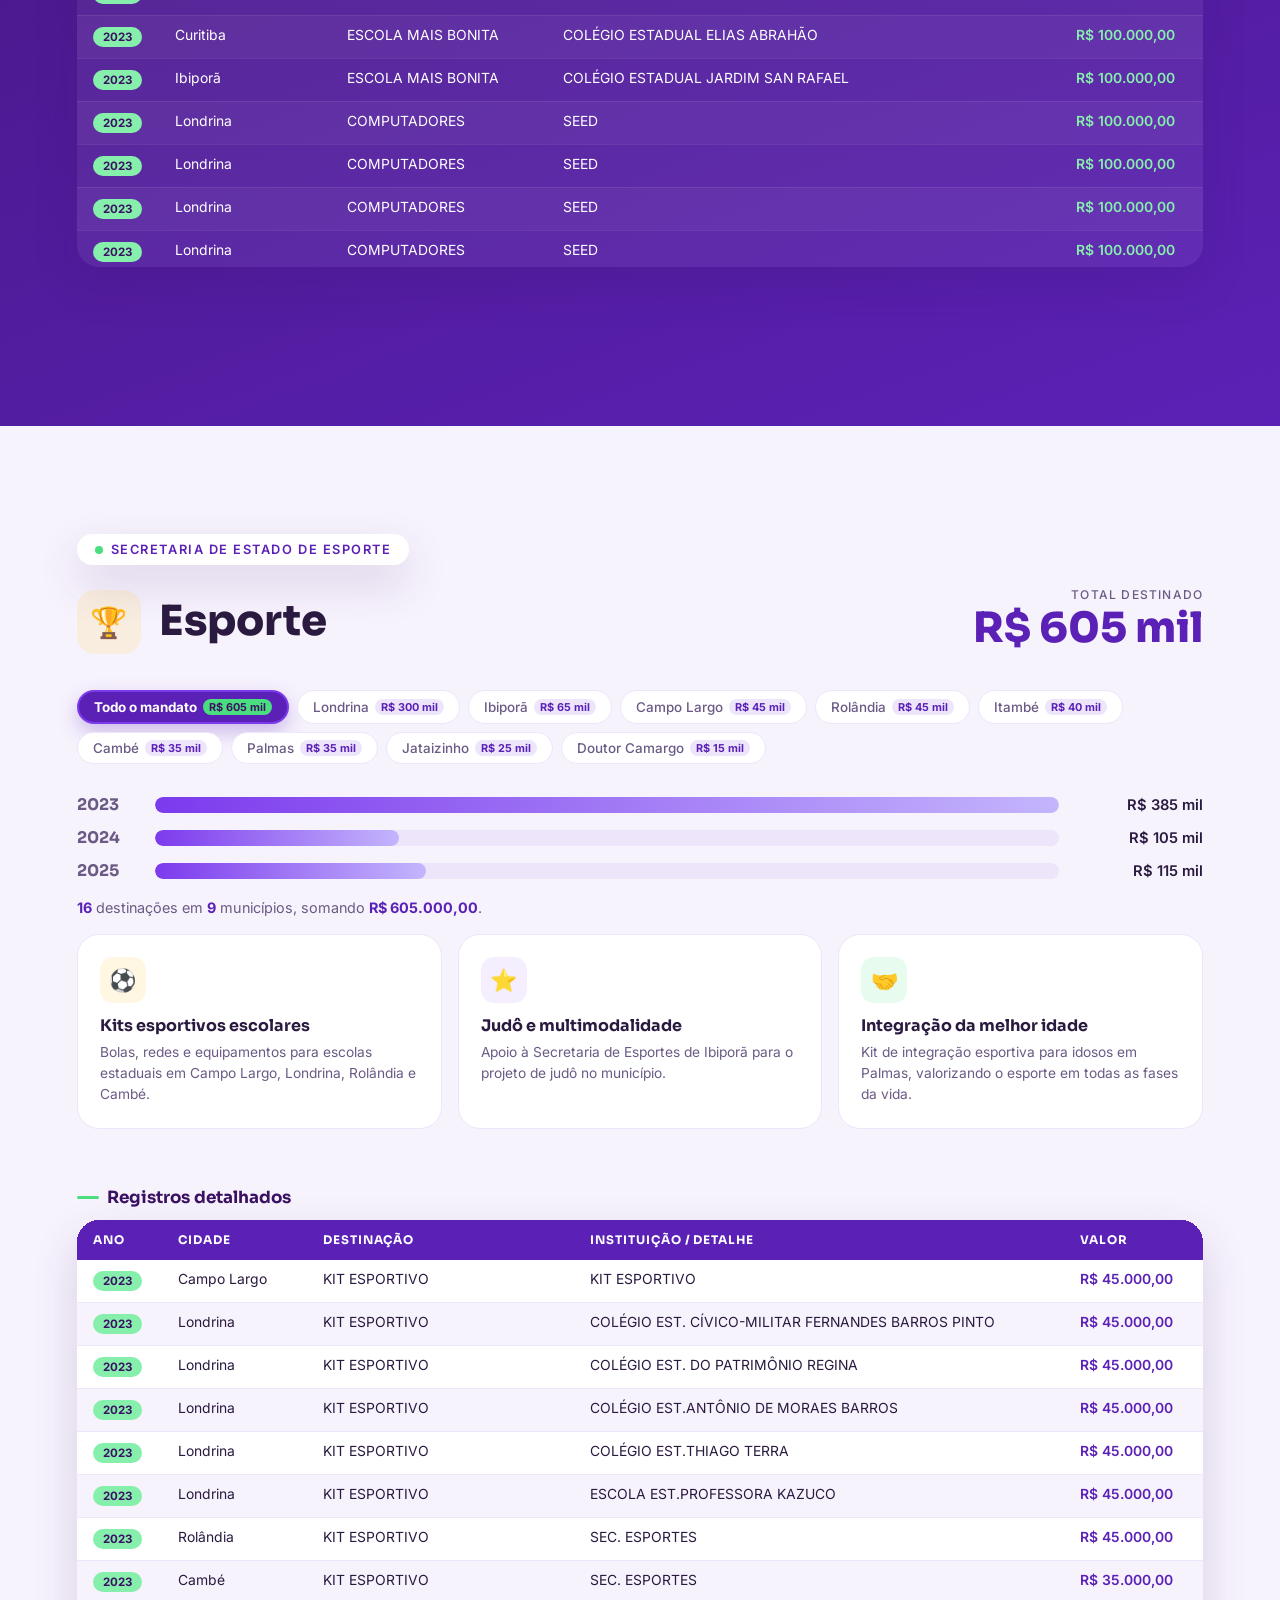
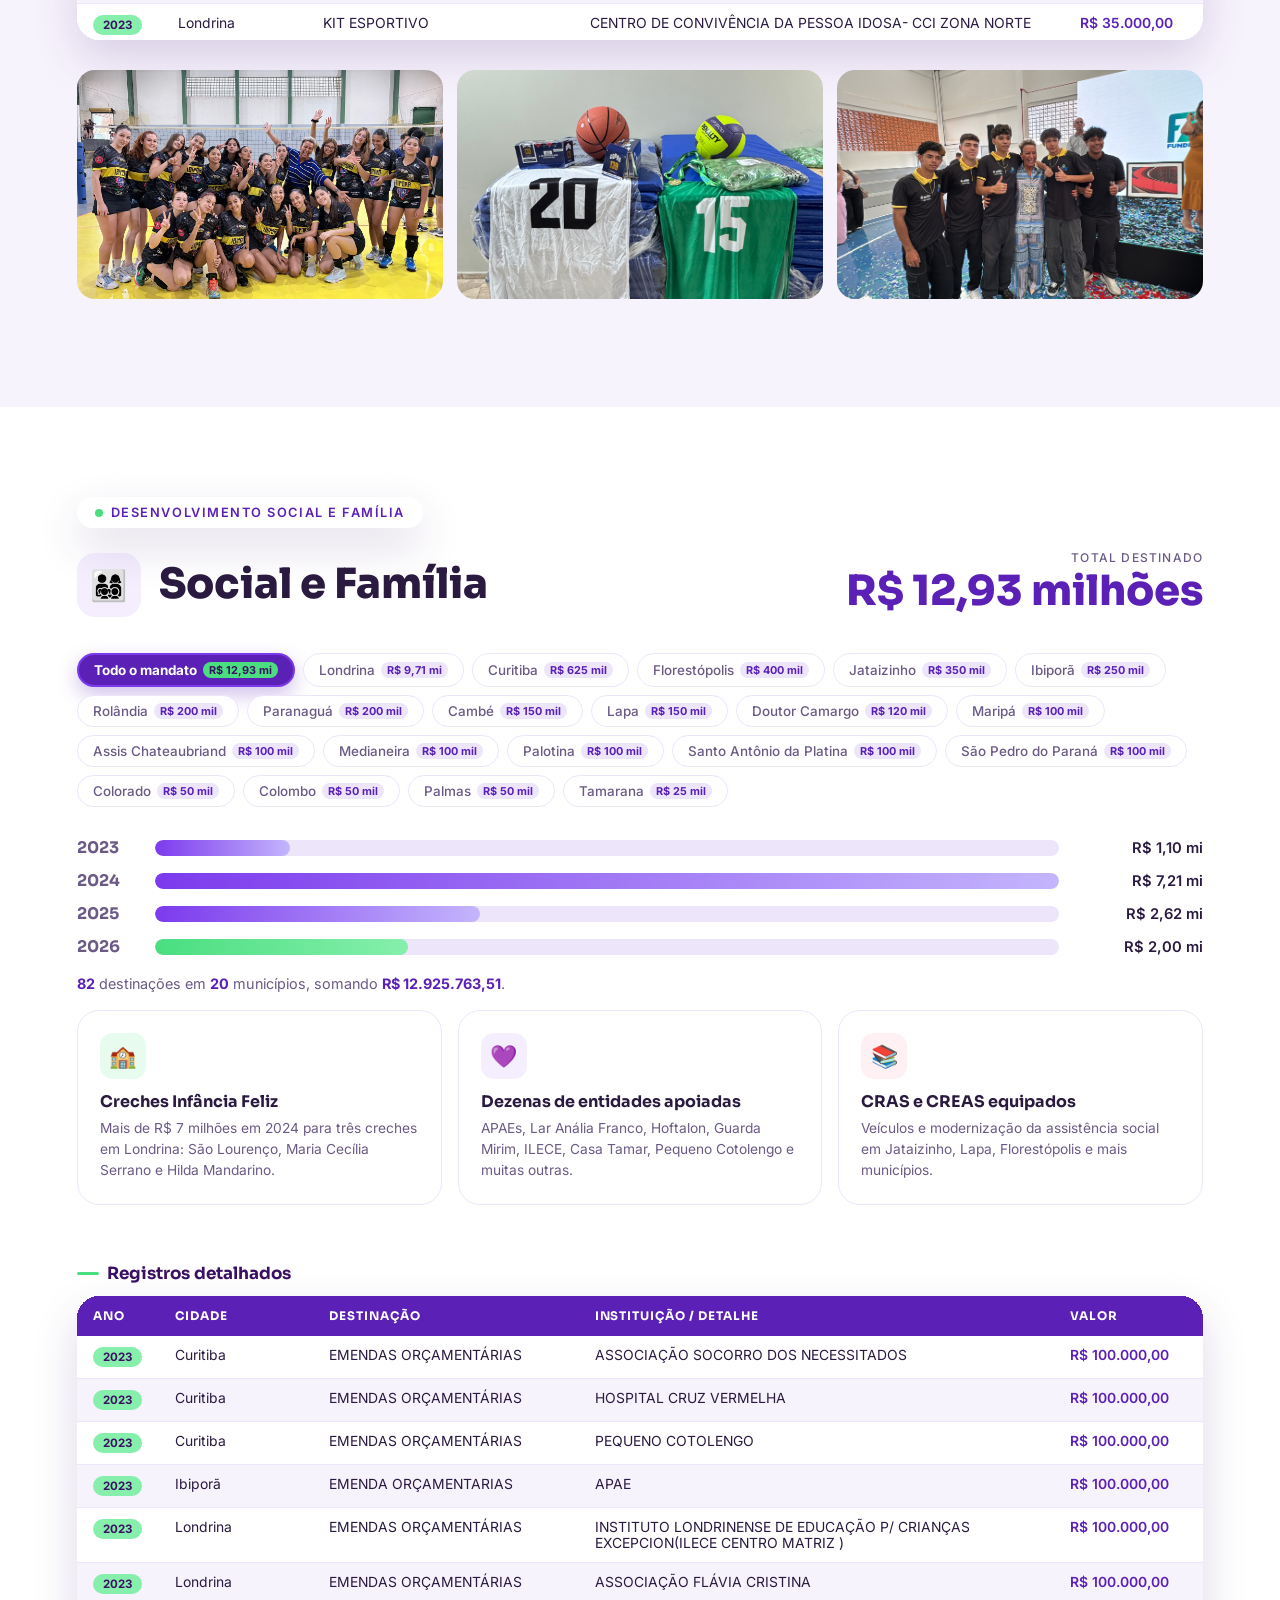
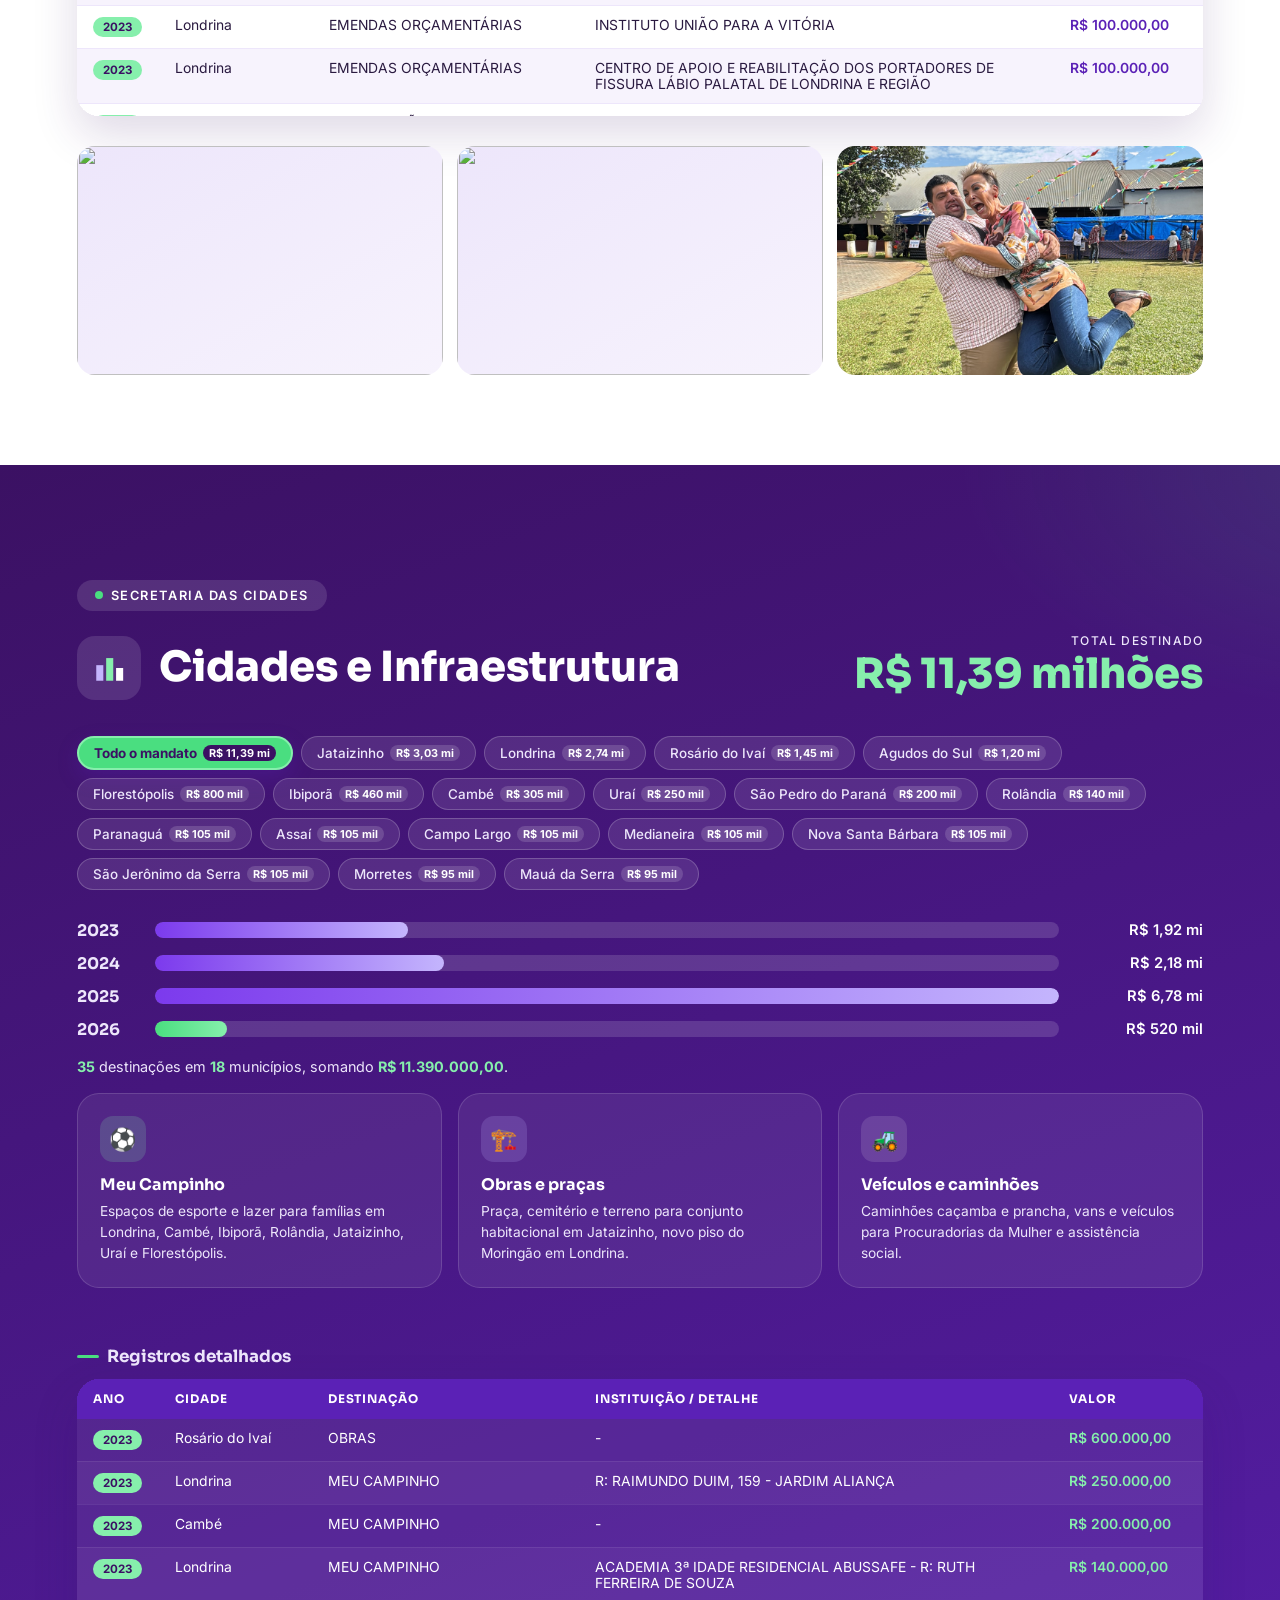
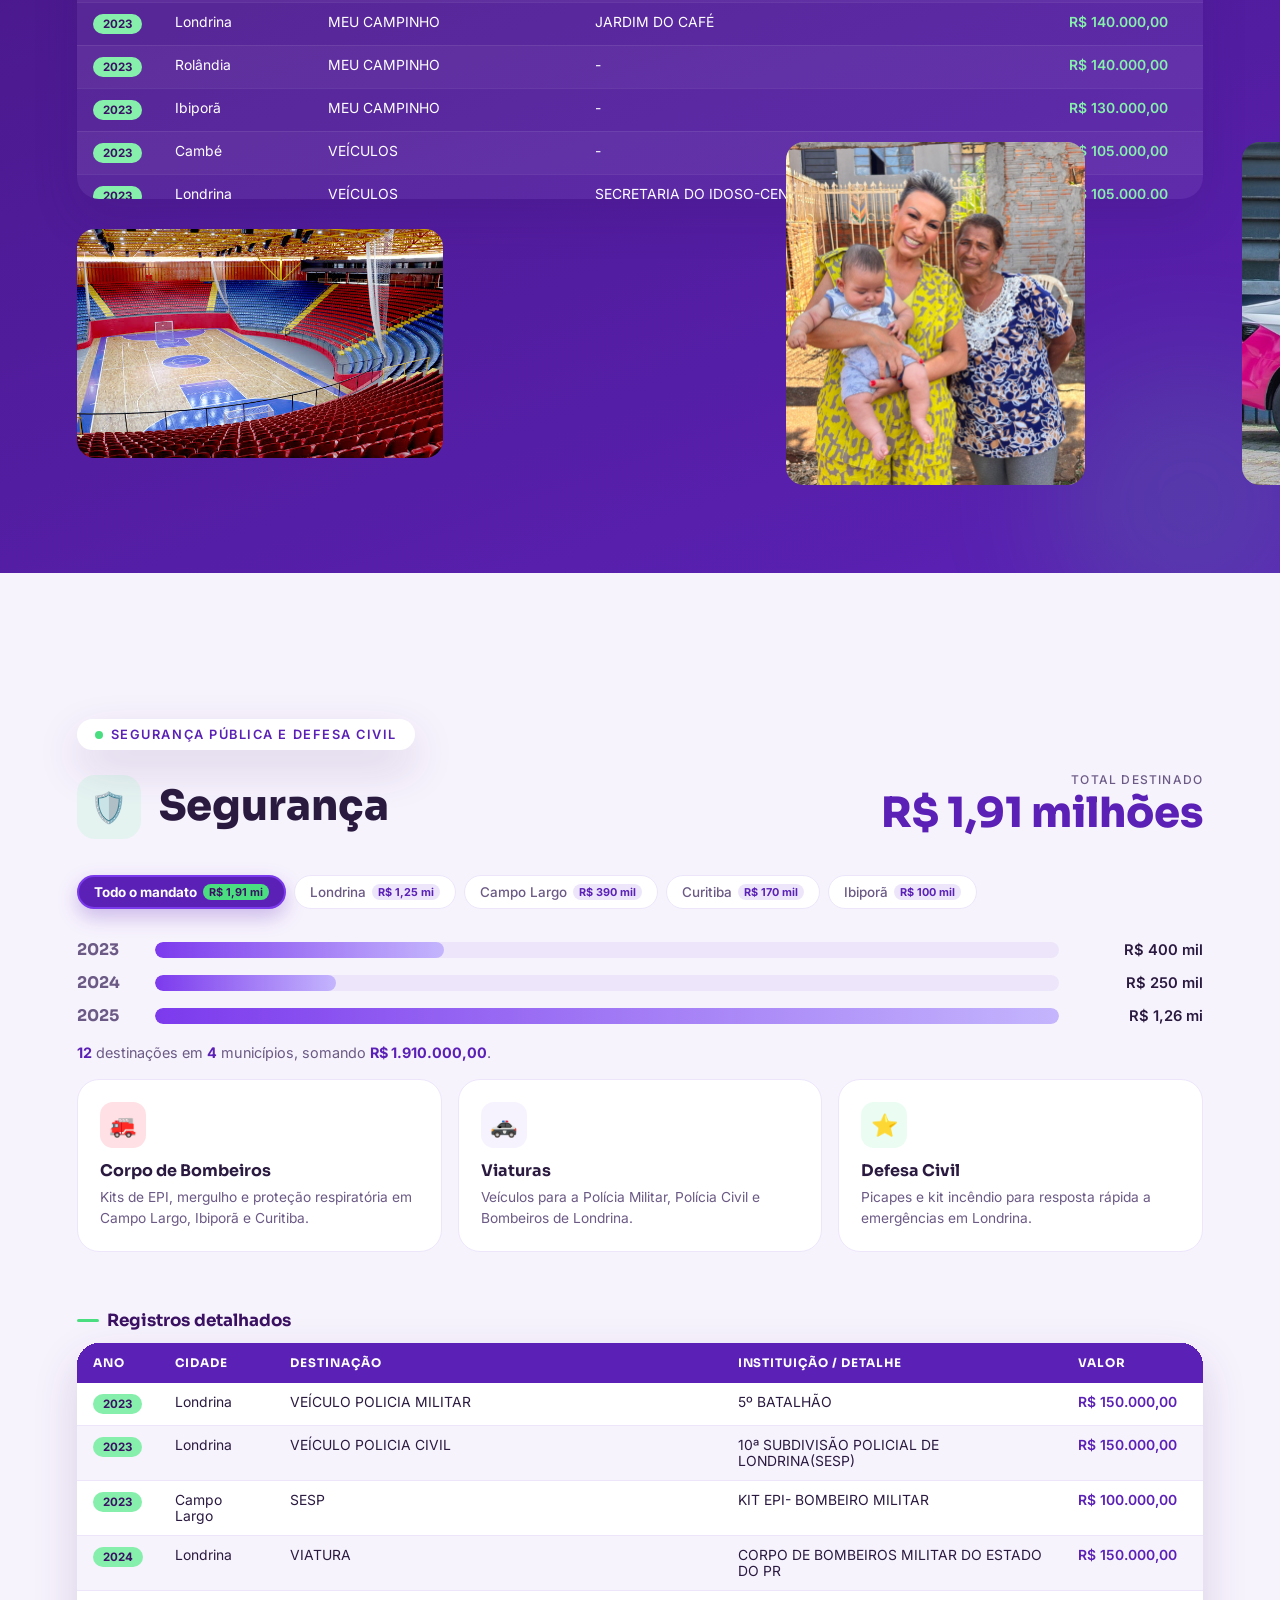
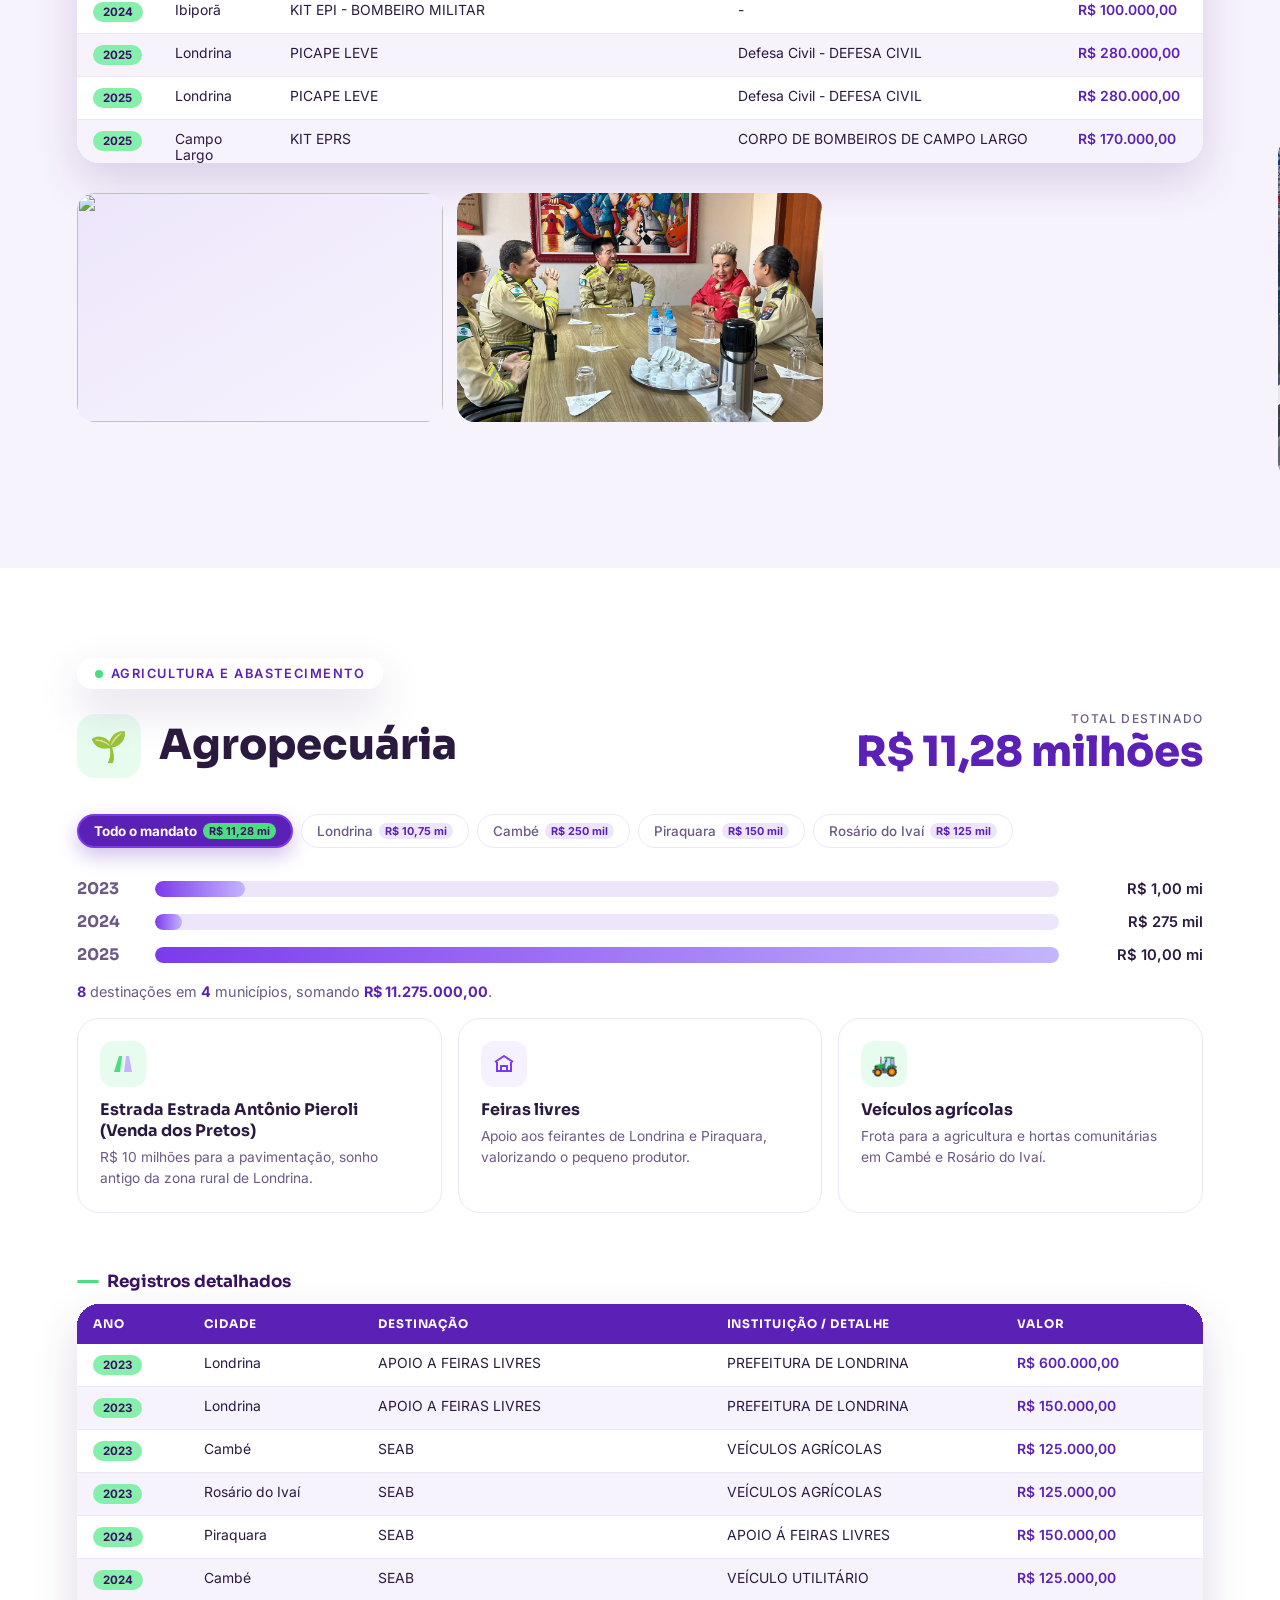
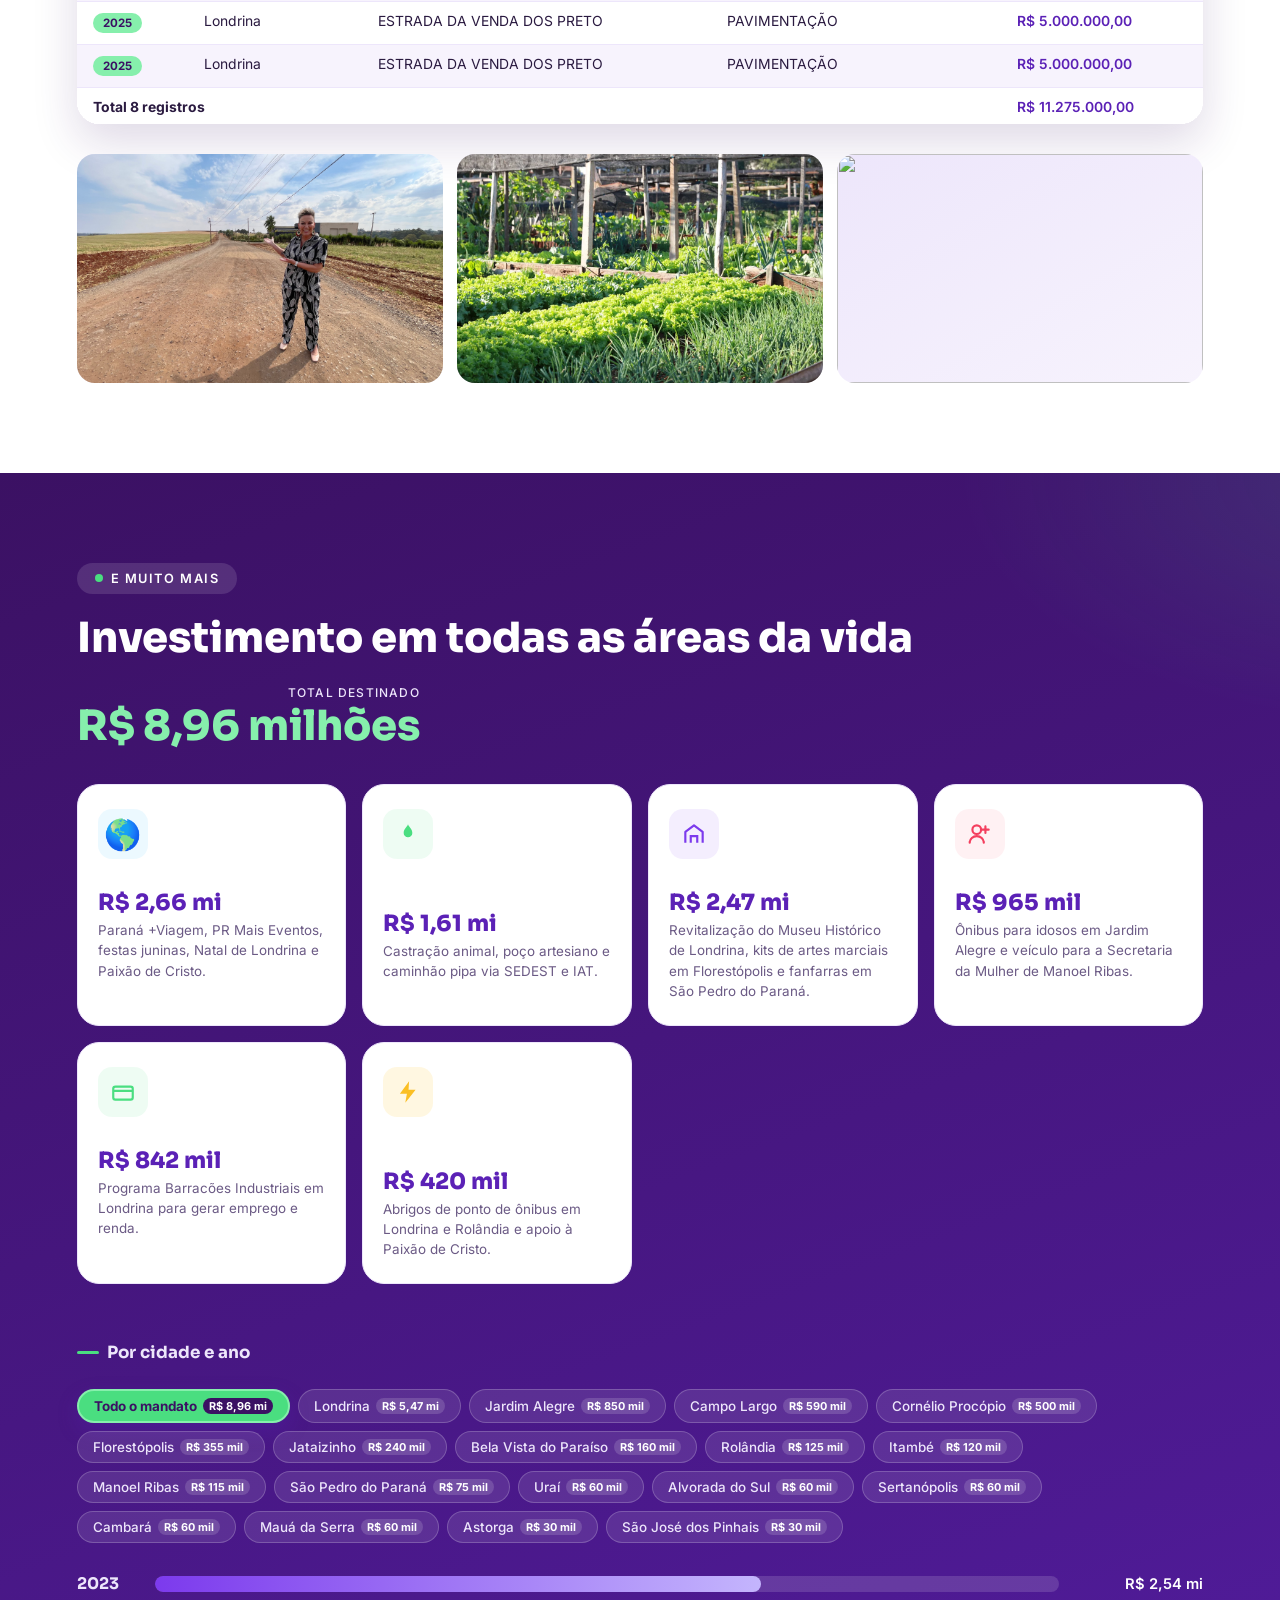
==== commit 3bce47f5: "Remove 3 incorrect health records and recalculate totals" ====
--- a/index.html
+++ b/index.html
@@ -1,4 +1,4 @@
-<!DOCTYPE html>
+﻿<!DOCTYPE html>
 <html lang="pt-BR">
 <head>
 <meta charset="UTF-8">
@@ -441,11 +441,11 @@
       <div class="icone anim-batida" style="background:linear-gradient(150deg,#F43F5E22,#F43F5E11)"><span class="emoji-icone">❤️</span></div>
       <h2 class="revela na-tela">Saúde</h2>
     </div>
-    <div class="total revela d1 na-tela"><small data-rotulo-total="" class="">Total destinado</small><span data-total-tema="">R$ 17,77 milhões</span></div>
-  </div>
-  <div class="filtro-cidades" data-chips=""><span class="chip mandato forte" data-cidade="todos">Todo o mandato <span class="cnt">R$ 17,77 mi</span></span><span class="chip" data-cidade="Londrina">Londrina <span class="cnt">R$ 8,34 mi</span></span><span class="chip" data-cidade="Rolândia">Rolândia <span class="cnt">R$ 2,38 mi</span></span><span class="chip" data-cidade="Ibiporã">Ibiporã <span class="cnt">R$ 1,11 mi</span></span><span class="chip" data-cidade="Cambé">Cambé <span class="cnt">R$ 670 mil</span></span><span class="chip" data-cidade="Tamarana">Tamarana <span class="cnt">R$ 450 mil</span></span><span class="chip" data-cidade="Colorado">Colorado <span class="cnt">R$ 450 mil</span></span><span class="chip" data-cidade="Palmas">Palmas <span class="cnt">R$ 420 mil</span></span><span class="chip" data-cidade="Uraí">Uraí <span class="cnt">R$ 415 mil</span></span><span class="chip" data-cidade="Jataizinho">Jataizinho <span class="cnt">R$ 350 mil</span></span><span class="chip" data-cidade="Campo Largo">Campo Largo <span class="cnt">R$ 300 mil</span></span><span class="chip" data-cidade="Goioerê">Goioerê <span class="cnt">R$ 300 mil</span></span><span class="chip" data-cidade="Maripá">Maripá <span class="cnt">R$ 300 mil</span></span><span class="chip" data-cidade="Nova América da Colina">Nova América da Colina <span class="cnt">R$ 300 mil</span></span><span class="chip" data-cidade="Palotina">Palotina <span class="cnt">R$ 280 mil</span></span><span class="chip" data-cidade="Rosário do Ivaí">Rosário do Ivaí <span class="cnt">R$ 250 mil</span></span><span class="chip" data-cidade="Doutor Camargo">Doutor Camargo <span class="cnt">R$ 250 mil</span></span><span class="chip" data-cidade="Saudade do Iguaçu">Saudade do Iguaçu <span class="cnt">R$ 220 mil</span></span><span class="chip" data-cidade="Florestópolis">Florestópolis <span class="cnt">R$ 200 mil</span></span><span class="chip" data-cidade="Guaratuba">Guaratuba <span class="cnt">R$ 165 mil</span></span><span class="chip" data-cidade="Itambé">Itambé <span class="cnt">R$ 150 mil</span></span><span class="chip" data-cidade="Lapa">Lapa <span class="cnt">R$ 150 mil</span></span><span class="chip" data-cidade="Vera Cruz do Oeste">Vera Cruz do Oeste <span class="cnt">R$ 100 mil</span></span><span class="chip" data-cidade="Irati">Irati <span class="cnt">R$ 90 mil</span></span><span class="chip" data-cidade="Manoel Ribas">Manoel Ribas <span class="cnt">R$ 65 mil</span></span><span class="chip" data-cidade="Paranaguá">Paranaguá <span class="cnt">R$ 65 mil</span></span></div>
+    <div class="total revela d1 na-tela"><small data-rotulo-total="" class="">Total destinado</small><span data-total-tema="">R$ 16,97 milhões</span></div>
+  </div>
+  <div class="filtro-cidades" data-chips=""><span class="chip mandato forte" data-cidade="todos">Todo o mandato <span class="cnt">R$ 16,97 mi</span></span><span class="chip" data-cidade="Londrina">Londrina <span class="cnt">R$ 7,54 mi</span></span><span class="chip" data-cidade="Rolândia">Rolândia <span class="cnt">R$ 2,38 mi</span></span><span class="chip" data-cidade="Ibiporã">Ibiporã <span class="cnt">R$ 1,11 mi</span></span><span class="chip" data-cidade="Cambé">Cambé <span class="cnt">R$ 670 mil</span></span><span class="chip" data-cidade="Tamarana">Tamarana <span class="cnt">R$ 450 mil</span></span><span class="chip" data-cidade="Colorado">Colorado <span class="cnt">R$ 450 mil</span></span><span class="chip" data-cidade="Palmas">Palmas <span class="cnt">R$ 420 mil</span></span><span class="chip" data-cidade="Uraí">Uraí <span class="cnt">R$ 415 mil</span></span><span class="chip" data-cidade="Jataizinho">Jataizinho <span class="cnt">R$ 350 mil</span></span><span class="chip" data-cidade="Campo Largo">Campo Largo <span class="cnt">R$ 300 mil</span></span><span class="chip" data-cidade="Goioerê">Goioerê <span class="cnt">R$ 300 mil</span></span><span class="chip" data-cidade="Maripá">Maripá <span class="cnt">R$ 300 mil</span></span><span class="chip" data-cidade="Nova América da Colina">Nova América da Colina <span class="cnt">R$ 300 mil</span></span><span class="chip" data-cidade="Palotina">Palotina <span class="cnt">R$ 280 mil</span></span><span class="chip" data-cidade="Rosário do Ivaí">Rosário do Ivaí <span class="cnt">R$ 250 mil</span></span><span class="chip" data-cidade="Doutor Camargo">Doutor Camargo <span class="cnt">R$ 250 mil</span></span><span class="chip" data-cidade="Saudade do Iguaçu">Saudade do Iguaçu <span class="cnt">R$ 220 mil</span></span><span class="chip" data-cidade="Florestópolis">Florestópolis <span class="cnt">R$ 200 mil</span></span><span class="chip" data-cidade="Guaratuba">Guaratuba <span class="cnt">R$ 165 mil</span></span><span class="chip" data-cidade="Itambé">Itambé <span class="cnt">R$ 150 mil</span></span><span class="chip" data-cidade="Lapa">Lapa <span class="cnt">R$ 150 mil</span></span><span class="chip" data-cidade="Vera Cruz do Oeste">Vera Cruz do Oeste <span class="cnt">R$ 100 mil</span></span><span class="chip" data-cidade="Irati">Irati <span class="cnt">R$ 90 mil</span></span><span class="chip" data-cidade="Manoel Ribas">Manoel Ribas <span class="cnt">R$ 65 mil</span></span><span class="chip" data-cidade="Paranaguá">Paranaguá <span class="cnt">R$ 65 mil</span></span></div>
   <div class="barras" data-barras="" data-pronto="1" data-visto="1"><div class="barra " data-ano="2023"><span class="ano">2023</span><div class="trilho"><div class="preenche" data-larg="100" style="width: 100%;"></div></div><span class="valor" style="opacity: 1;">R$ 6,75 mi</span></div><div class="barra " data-ano="2024"><span class="ano">2024</span><div class="trilho"><div class="preenche" data-larg="59" style="width: 59%;"></div></div><span class="valor" style="opacity: 1;">R$ 4,01 mi</span></div><div class="barra " data-ano="2025"><span class="ano">2025</span><div class="trilho"><div class="preenche" data-larg="74" style="width: 74%;"></div></div><span class="valor" style="opacity: 1;">R$ 5,02 mi</span></div><div class="barra verde" data-ano="2026"><span class="ano">2026</span><div class="trilho"><div class="preenche" data-larg="30" style="width: 30%;"></div></div><span class="valor" style="opacity: 1;">R$ 2,00 mi</span></div></div>
-  <div class="resumo-filtro" data-resumo=""><b>66</b> destinações em <b>25</b> municípios, somando <b>R$ 17.773.018,98</b>.</div>
+  <div class="resumo-filtro" data-resumo=""><b>63</b> destinações em <b>25</b> municípios, somando <b>R$ 16.973.018,98</b>.</div>
 
   <div class="entregas revela d3 na-tela">
     <div class="entrega"><div class="icone anim-flutua" style="background:#7C3AED18"><span class="emoji-icone">🚑</span></div><h4 class="">Ambulâncias e vans</h4><p class="">Frota renovada para transporte de pacientes, hemodiálise, consultas e SAMU.</p></div>
@@ -464,14 +464,14 @@
 <section class="tema fundo-branco" id="saude-detalhes" data-tema="saude" data-modo="detalhe" style="min-height: 1300.47px;">
   <span class="tag revela na-tela"><span class="pontinho"></span> Saúde em detalhes</span>
   <h2 class="revela d1 na-tela" style="color: rgb(91, 33, 182);">Cada cidade,&nbsp;<span style="font-size: clamp(1.7rem, 3.6vw, 2.6rem);">várias instituições e muitas entregas!</span></h2>
-  <div class="filtro-cidades" data-chips=""><span class="chip mandato forte" data-cidade="todos">Todo o mandato <span class="cnt">R$ 17,77 mi</span></span><span class="chip" data-cidade="Londrina">Londrina <span class="cnt">R$ 8,34 mi</span></span><span class="chip" data-cidade="Rolândia">Rolândia <span class="cnt">R$ 2,38 mi</span></span><span class="chip" data-cidade="Ibiporã">Ibiporã <span class="cnt">R$ 1,11 mi</span></span><span class="chip" data-cidade="Cambé">Cambé <span class="cnt">R$ 670 mil</span></span><span class="chip" data-cidade="Tamarana">Tamarana <span class="cnt">R$ 450 mil</span></span><span class="chip" data-cidade="Colorado">Colorado <span class="cnt">R$ 450 mil</span></span><span class="chip" data-cidade="Palmas">Palmas <span class="cnt">R$ 420 mil</span></span><span class="chip" data-cidade="Uraí">Uraí <span class="cnt">R$ 415 mil</span></span><span class="chip" data-cidade="Jataizinho">Jataizinho <span class="cnt">R$ 350 mil</span></span><span class="chip" data-cidade="Campo Largo">Campo Largo <span class="cnt">R$ 300 mil</span></span><span class="chip" data-cidade="Goioerê">Goioerê <span class="cnt">R$ 300 mil</span></span><span class="chip" data-cidade="Maripá">Maripá <span class="cnt">R$ 300 mil</span></span><span class="chip" data-cidade="Nova América da Colina">Nova América da Colina <span class="cnt">R$ 300 mil</span></span><span class="chip" data-cidade="Palotina">Palotina <span class="cnt">R$ 280 mil</span></span><span class="chip" data-cidade="Rosário do Ivaí">Rosário do Ivaí <span class="cnt">R$ 250 mil</span></span><span class="chip" data-cidade="Doutor Camargo">Doutor Camargo <span class="cnt">R$ 250 mil</span></span><span class="chip" data-cidade="Saudade do Iguaçu">Saudade do Iguaçu <span class="cnt">R$ 220 mil</span></span><span class="chip" data-cidade="Florestópolis">Florestópolis <span class="cnt">R$ 200 mil</span></span><span class="chip" data-cidade="Guaratuba">Guaratuba <span class="cnt">R$ 165 mil</span></span><span class="chip" data-cidade="Itambé">Itambé <span class="cnt">R$ 150 mil</span></span><span class="chip" data-cidade="Lapa">Lapa <span class="cnt">R$ 150 mil</span></span><span class="chip" data-cidade="Vera Cruz do Oeste">Vera Cruz do Oeste <span class="cnt">R$ 100 mil</span></span><span class="chip" data-cidade="Irati">Irati <span class="cnt">R$ 90 mil</span></span><span class="chip" data-cidade="Manoel Ribas">Manoel Ribas <span class="cnt">R$ 65 mil</span></span><span class="chip" data-cidade="Paranaguá">Paranaguá <span class="cnt">R$ 65 mil</span></span></div>
+  <div class="filtro-cidades" data-chips=""><span class="chip mandato forte" data-cidade="todos">Todo o mandato <span class="cnt">R$ 16,97 mi</span></span><span class="chip" data-cidade="Londrina">Londrina <span class="cnt">R$ 7,54 mi</span></span><span class="chip" data-cidade="Rolândia">Rolândia <span class="cnt">R$ 2,38 mi</span></span><span class="chip" data-cidade="Ibiporã">Ibiporã <span class="cnt">R$ 1,11 mi</span></span><span class="chip" data-cidade="Cambé">Cambé <span class="cnt">R$ 670 mil</span></span><span class="chip" data-cidade="Tamarana">Tamarana <span class="cnt">R$ 450 mil</span></span><span class="chip" data-cidade="Colorado">Colorado <span class="cnt">R$ 450 mil</span></span><span class="chip" data-cidade="Palmas">Palmas <span class="cnt">R$ 420 mil</span></span><span class="chip" data-cidade="Uraí">Uraí <span class="cnt">R$ 415 mil</span></span><span class="chip" data-cidade="Jataizinho">Jataizinho <span class="cnt">R$ 350 mil</span></span><span class="chip" data-cidade="Campo Largo">Campo Largo <span class="cnt">R$ 300 mil</span></span><span class="chip" data-cidade="Goioerê">Goioerê <span class="cnt">R$ 300 mil</span></span><span class="chip" data-cidade="Maripá">Maripá <span class="cnt">R$ 300 mil</span></span><span class="chip" data-cidade="Nova América da Colina">Nova América da Colina <span class="cnt">R$ 300 mil</span></span><span class="chip" data-cidade="Palotina">Palotina <span class="cnt">R$ 280 mil</span></span><span class="chip" data-cidade="Rosário do Ivaí">Rosário do Ivaí <span class="cnt">R$ 250 mil</span></span><span class="chip" data-cidade="Doutor Camargo">Doutor Camargo <span class="cnt">R$ 250 mil</span></span><span class="chip" data-cidade="Saudade do Iguaçu">Saudade do Iguaçu <span class="cnt">R$ 220 mil</span></span><span class="chip" data-cidade="Florestópolis">Florestópolis <span class="cnt">R$ 200 mil</span></span><span class="chip" data-cidade="Guaratuba">Guaratuba <span class="cnt">R$ 165 mil</span></span><span class="chip" data-cidade="Itambé">Itambé <span class="cnt">R$ 150 mil</span></span><span class="chip" data-cidade="Lapa">Lapa <span class="cnt">R$ 150 mil</span></span><span class="chip" data-cidade="Vera Cruz do Oeste">Vera Cruz do Oeste <span class="cnt">R$ 100 mil</span></span><span class="chip" data-cidade="Irati">Irati <span class="cnt">R$ 90 mil</span></span><span class="chip" data-cidade="Manoel Ribas">Manoel Ribas <span class="cnt">R$ 65 mil</span></span><span class="chip" data-cidade="Paranaguá">Paranaguá <span class="cnt">R$ 65 mil</span></span></div>
   <div class="abas" data-abas="">
     <button class="aba ativa" data-ano="todos">Todos os anos</button>
     <button class="aba" data-ano="2023">2023</button><button class="aba" data-ano="2024">2024</button>
     <button class="aba" data-ano="2025">2025</button><button class="aba" data-ano="2026">2026</button>
   </div>
-  <div class="tabela-wrap" data-tabela=""><table><thead><tr><th class="">Ano</th><th class="">Cidade</th><th class="">Destinação</th><th class="">Instituição / Detalhe</th><th class="">Valor</th></tr></thead><tbody><tr><td class=""><span class="badge-ano">2023</span></td><td class="">Rolândia</td><td class="">CONTRATO DE RENOVAÇÃO DE CUSTEIO</td><td class="">HOSPITAL SÃO RAFAEL</td><td class="val">R$ 1.383.018,98</td></tr><tr><td class=""><span class="badge-ano">2023</span></td><td class="">Londrina</td><td class="">2-AMBULÂNCIA</td><td class="">SEC.SAÚDE DE LONDRINA</td><td class="val">R$ 500.000,00</td></tr><tr><td class=""><span class="badge-ano">2023</span></td><td class="">Londrina</td><td class="">VEÍCULOS</td><td class="">Secretaria de Saúde ERA MICRO ÔNIBUS TROCARAM POR 2 VANS</td><td class="val">R$ 450.000,00</td></tr><tr><td class=""><span class="badge-ano">2023</span></td><td class="">Londrina</td><td class="">REFORMA</td><td class="">UBS Jardim Bandeirantes</td><td class="val">R$ 300.000,00</td></tr><tr><td class=""><span class="badge-ano">2023</span></td><td class="">Londrina</td><td class="">EQUIPAMENTOS</td><td class="">Conjunto Habitacional Marília Cecília FOI P/ DIVERSAS UBS</td><td class="val">R$ 300.000,00</td></tr><tr><td class=""><span class="badge-ano">2023</span></td><td class="">Londrina</td><td class="">EQUIPAMENTOS</td><td class="">Conjunto habitacional Aquiles Sthenguel FOI P/ DIVERSAR UBS</td><td class="val">R$ 300.000,00</td></tr><tr><td class=""><span class="badge-ano">2023</span></td><td class="">Londrina</td><td class="">REFORMA</td><td class="">UBS Padovane FOI P/ UBS MISTER THOMAS</td><td class="val">R$ 300.000,00</td></tr><tr><td class=""><span class="badge-ano">2023</span></td><td class="">Rolândia</td><td class="">MAMÓGRAFO</td><td class="">HOSPITAL SÃO RAFAEL</td><td class="val">R$ 300.000,00</td></tr><tr><td class=""><span class="badge-ano">2023</span></td><td class="">Campo Largo</td><td class="">AMBULÂNCIA</td><td class="">SEC. SAÚDE</td><td class="val">R$ 250.000,00</td></tr><tr><td class=""><span class="badge-ano">2023</span></td><td class="">Ibiporã</td><td class="">REFORMA</td><td class="">MUNICÍPIO</td><td class="val">R$ 250.000,00</td></tr><tr><td class=""><span class="badge-ano">2023</span></td><td class="">Ibiporã</td><td class="">AMBULÂNCIA</td><td class="">MUNICÍPIO</td><td class="val">R$ 250.000,00</td></tr><tr><td class=""><span class="badge-ano">2023</span></td><td class="">Ibiporã</td><td class="">REFORMA</td><td class="">MUNICÍPIO</td><td class="val">R$ 250.000,00</td></tr><tr><td class=""><span class="badge-ano">2023</span></td><td class="">Londrina</td><td class="">EQUIPAMENTOS</td><td class="">UBS UNIÃO DA VITÓRIA</td><td class="val">R$ 250.000,00</td></tr><tr><td class=""><span class="badge-ano">2023</span></td><td class="">Rosário do Ivaí</td><td class="">AMBULÂNCIA</td><td class="">MUNICÍPIO</td><td class="val">R$ 250.000,00</td></tr><tr><td class=""><span class="badge-ano">2023</span></td><td class="">Uraí</td><td class="">AMBULÂNCIA</td><td class="">MUNICÍPIO</td><td class="val">R$ 250.000,00</td></tr><tr><td class=""><span class="badge-ano">2023</span></td><td class="">Cambé</td><td class="">EQUIPAMENTOS</td><td class="">SEC.DA SAÚDE</td><td class="val">R$ 200.000,00</td></tr><tr><td class=""><span class="badge-ano">2023</span></td><td class="">Londrina</td><td class="">REFORMA</td><td class="">UBS Jardim Tókio FOI P/ TAQUARUNA</td><td class="val">R$ 200.000,00</td></tr><tr><td class=""><span class="badge-ano">2023</span></td><td class="">Palmas</td><td class="">2UN VEÍCULOS</td><td class="">SEC.SAÚDE</td><td class="val">R$ 200.000,00</td></tr><tr><td class=""><span class="badge-ano">2023</span></td><td class="">Rolândia</td><td class="">EQUIPAMENTOS</td><td class="">SAMU PRONTO ATENDIMENTO</td><td class="val">R$ 200.000,00</td></tr><tr><td class=""><span class="badge-ano">2023</span></td><td class="">Rolândia</td><td class="">EQUIPAMENTOS</td><td class="">PREFEITURA - VAI ESCOLHER</td><td class="val">R$ 100.000,00</td></tr><tr><td class=""><span class="badge-ano">2023</span></td><td class="">Rolândia</td><td class="">EQUIPAMENTOS</td><td class="">SAMU PRONTO ATENDIMENTO</td><td class="val">R$ 100.000,00</td></tr><tr><td class=""><span class="badge-ano">2023</span></td><td class="">Rolândia</td><td class="">VEÍCULOS</td><td class="">TRABALHOS DE ENDEMIAS</td><td class="val">R$ 100.000,00</td></tr><tr><td class=""><span class="badge-ano">2023</span></td><td class="">Uraí</td><td class="">VEÍCULOS</td><td class="">MUNICÍPIO</td><td class="val">R$ 65.000,00</td></tr><tr><td class=""><span class="badge-ano">2024</span></td><td class="">Londrina</td><td class="">VAN</td><td class="">SEC. SAÚDE</td><td class="val">R$ 440.000,00</td></tr><tr><td class=""><span class="badge-ano">2024</span></td><td class="">Goioerê</td><td class="">SESA</td><td class="">REFORMA CAPS l</td><td class="val">R$ 300.000,00</td></tr><tr><td class=""><span class="badge-ano">2024</span></td><td class="">Londrina</td><td class="">EQUIPAMENTOS</td><td class="">REGIONAL DE LONDRINA</td><td class="val">R$ 300.000,00</td></tr><tr><td class=""><span class="badge-ano">2024</span></td><td class="">Londrina</td><td class="">EQUIPAMENTOS</td><td class="">-</td><td class="val">R$ 300.000,00</td></tr><tr><td class=""><span class="badge-ano">2024</span></td><td class="">Londrina</td><td class="">EQUIPAMENTOS</td><td class="">-</td><td class="val">R$ 300.000,00</td></tr><tr><td class=""><span class="badge-ano">2024</span></td><td class="">Maripá</td><td class="">EQUIPAMENTOS</td><td class="">20ª REGIONAL DE SAÚDE DE TOLEDO</td><td class="val">R$ 300.000,00</td></tr><tr><td class=""><span class="badge-ano">2024</span></td><td class="">Tamarana</td><td class="">EQUIPAMENTOS HOSPITALARES</td><td class="">-</td><td class="val">R$ 300.000,00</td></tr><tr><td class=""><span class="badge-ano">2024</span></td><td class="">Cambé</td><td class="">AMBULÂNCIA</td><td class="">SEC. SAÚDE</td><td class="val">R$ 250.000,00</td></tr><tr><td class=""><span class="badge-ano">2024</span></td><td class="">Palmas</td><td class="">VAN</td><td class="">-</td><td class="val">R$ 220.000,00</td></tr><tr><td class=""><span class="badge-ano">2024</span></td><td class="">Saudade do Iguaçu</td><td class="">VAN</td><td class="">SEC. SAÚDE</td><td class="val">R$ 220.000,00</td></tr><tr><td class=""><span class="badge-ano">2024</span></td><td class="">Rolândia</td><td class="">EQUIPAMENTOS</td><td class="">SE.SAÚDE</td><td class="val">R$ 200.000,00</td></tr><tr><td class=""><span class="badge-ano">2024</span></td><td class="">Palotina</td><td class="">EQUIPAMENTOS</td><td class="">-</td><td class="val">R$ 180.000,00</td></tr><tr><td class=""><span class="badge-ano">2024</span></td><td class="">Jataizinho</td><td class="">VEÍCULOS</td><td class="">-</td><td class="val">R$ 100.000,00</td></tr><tr><td class=""><span class="badge-ano">2024</span></td><td class="">Palotina</td><td class="">EQUIPAMENTOS/CONCENTRADOR DE OXIGÊNIO E CAMAS HOSPITALARES</td><td class="">HOSPITAL MUN. PREFEITO QUINTO ABRÃO DELAZERI</td><td class="val">R$ 100.000,00</td></tr><tr><td class=""><span class="badge-ano">2024</span></td><td class="">Vera Cruz do Oeste</td><td class="">VEÍCULOS</td><td class="">MUNICÍPIO</td><td class="val">R$ 100.000,00</td></tr><tr><td class=""><span class="badge-ano">2024</span></td><td class="">Irati</td><td class="">EQUIPAMENTOS</td><td class="">SEC. SAÚDE</td><td class="val">R$ 90.000,00</td></tr><tr><td class=""><span class="badge-ano">2024</span></td><td class="">Guaratuba</td><td class="">VEÍCULO</td><td class="">-</td><td class="val">R$ 65.000,00</td></tr><tr><td class=""><span class="badge-ano">2024</span></td><td class="">Manoel Ribas</td><td class="">VEÍCULO</td><td class="">-</td><td class="val">R$ 65.000,00</td></tr><tr><td class=""><span class="badge-ano">2024</span></td><td class="">Paranaguá</td><td class="">EQUIPAMENTOS</td><td class="">CASA DA MULHER PARNAGUARA</td><td class="val">R$ 65.000,00</td></tr><tr><td class=""><span class="badge-ano">2024</span></td><td class="">Ibiporã</td><td class="">EQUIPAMENTOS</td><td class="">PREFEITURA</td><td class="val">R$ 60.000,00</td></tr><tr><td class=""><span class="badge-ano">2024</span></td><td class="">Jataizinho</td><td class="">EQUIPAMENTOS</td><td class="">-</td><td class="val">R$ 50.000,00</td></tr><tr><td class=""><span class="badge-ano">2025</span></td><td class="">Londrina</td><td class="">CONSTRUÇÃO UBS III</td><td class="">MUNICÍPIO</td><td class="val">R$ 1.350.000,00</td></tr><tr><td class=""><span class="badge-ano">2025</span></td><td class="">Londrina</td><td class="">CONSTRUÇÃO UBS III</td><td class="">MUNICÍPIO</td><td class="val">R$ 1.350.000,00</td></tr><tr><td class=""><span class="badge-ano">2025</span></td><td class="">Londrina</td><td class="">01-MICRO-ÔNIBUS</td><td class="">TRANSPORTES DE PACIENTES</td><td class="val">R$ 450.000,00</td></tr><tr><td class=""><span class="badge-ano">2025</span></td><td class="">Ibiporã</td><td class="">REFORMA</td><td class="">REFORMA E AMPLIAÇÃO UNIDADE BÁSICA DE SAÚDE-UBS</td><td class="val">R$ 300.000,00</td></tr><tr><td class=""><span class="badge-ano">2025</span></td><td class="">Colorado</td><td class="">01-AMBULÂNCIA</td><td class="">FORTALECER A REDE DE TRANSPORTE SANITÁRIO NO MUNICÍPIO</td><td class="val">R$ 250.000,00</td></tr><tr><td class=""><span class="badge-ano">2025</span></td><td class="">Doutor Camargo</td><td class="">01- AMBULÂNCIA</td><td class="">SUPORTE BÁSICO AO MUNICÍPIO</td><td class="val">R$ 250.000,00</td></tr><tr><td class=""><span class="badge-ano">2025</span></td><td class="">Londrina</td><td class="">01-AMBULÂNCIA</td><td class="">TRANSPORTE DE PACIENTES</td><td class="val">R$ 250.000,00</td></tr><tr><td class=""><span class="badge-ano">2025</span></td><td class="">Cambé</td><td class="">01-VAN</td><td class="">DESLOCAMENTE FREQUENTE DE PACIENTESP/ CONSULTAS ESPECIALIZADAS-SESSÕES DE HEMODIÁLISE-EXAMES E PROCEDIMENTOS MÉDICOS</td><td class="val">R$ 220.000,00</td></tr><tr><td class=""><span class="badge-ano">2025</span></td><td class="">Colorado</td><td class="">02-VEÍCULOS</td><td class="">TRANSPORTE DE EQUIPES DE SAÚDE- ENTREGA DE MEDICAMENTOS, VISITRAS DOMICILIARES, ATVIDADES DE VIGILÂNCIA ANITÁRIA E APOIO AOS PROGRAMAS DA SAÚDE</td><td class="val">R$ 200.000,00</td></tr><tr><td class=""><span class="badge-ano">2025</span></td><td class="">Itambé</td><td class="">EQUIPAMENTOS</td><td class="">ATENDER PACIENTES QUE NECESSITAM DE FISIOTERAPIA MUNICÍPIO</td><td class="val">R$ 150.000,00</td></tr><tr><td class=""><span class="badge-ano">2025</span></td><td class="">Tamarana</td><td class="">EQUIPAMENTTOS</td><td class="">HOSPITAL MUN. SÃO FRANCISCO</td><td class="val">R$ 150.000,00</td></tr><tr><td class=""><span class="badge-ano">2025</span></td><td class="">Uraí</td><td class="">01-VEÍCULO</td><td class="">SEC. MUNICIPAL DE SAÚDE</td><td class="val">R$ 100.000,00</td></tr><tr><td class=""><span class="badge-ano">2026</span></td><td class="">Nova América da Colina</td><td class="">EQUIPAMENTOS E MOBILIÁRIO</td><td class="">UNIDADE DE SAÚDE DO MUNICÍPIO</td><td class="val">R$ 300.000,00</td></tr><tr><td class=""><span class="badge-ano">2026</span></td><td class="">Londrina</td><td class="">EQUIPAMENTOS</td><td class="">UPA</td><td class="val">R$ 250.000,00</td></tr><tr><td class=""><span class="badge-ano">2026</span></td><td class="">Londrina</td><td class="">EQUIPAMENTOS</td><td class="">MATERNIDADE MUNICIPAL LUCILLA BALLALAI</td><td class="val">R$ 250.000,00</td></tr><tr><td class=""><span class="badge-ano">2026</span></td><td class="">Londrina</td><td class="">EQUIPAMENTOS</td><td class="">UBS</td><td class="val">R$ 250.000,00</td></tr><tr><td class=""><span class="badge-ano">2026</span></td><td class="">Londrina</td><td class="">EQUIPAMENTOS</td><td class="">POLICLÍNICA DO MUNICÍPIO</td><td class="val">R$ 250.000,00</td></tr><tr><td class=""><span class="badge-ano">2026</span></td><td class="">Florestópolis</td><td class="">EQUIPAMENTOS E MOBILIÁRIO</td><td class="">-</td><td class="val">R$ 200.000,00</td></tr><tr><td class=""><span class="badge-ano">2026</span></td><td class="">Jataizinho</td><td class="">EQUIPAMENTOS</td><td class="">MODERNIZAÇÃO DOS SETORES DE SAÚDE</td><td class="val">R$ 200.000,00</td></tr><tr><td class=""><span class="badge-ano">2026</span></td><td class="">Lapa</td><td class="">EQUIPAMENTOS E MOBILIÁRIO</td><td class="">UNIDADE DE SAÚDE DO MUNICÍPIO</td><td class="val">R$ 150.000,00</td></tr><tr><td class=""><span class="badge-ano">2026</span></td><td class="">Guaratuba</td><td class="">EQUIPAMENTO</td><td class="">APARELHO DE ULTRASSONOGRAFIA</td><td class="val">R$ 100.000,00</td></tr><tr><td class=""><span class="badge-ano">2026</span></td><td class="">Campo Largo</td><td class="">EQUIPAMENTOS</td><td class="">UBS</td><td class="val">R$ 50.000,00</td></tr><tr><td colspan="4" style="font-weight:700" class="">Total 66 registros</td><td class="val">R$ 17.773.018,98</td></tr></tbody></table></div>
-  <div class="resumo-filtro" data-resumo="" style="margin-top:14px"><b>66</b> destinações em <b>25</b> municípios, somando <b>R$ 17.773.018,98</b>.</div>
+  <div class="tabela-wrap" data-tabela=""><table><thead><tr><th class="">Ano</th><th class="">Cidade</th><th class="">Destinação</th><th class="">Instituição / Detalhe</th><th class="">Valor</th></tr></thead><tbody><tr><td class=""><span class="badge-ano">2023</span></td><td class="">Rolândia</td><td class="">CONTRATO DE RENOVAÇÃO DE CUSTEIO</td><td class="">HOSPITAL SÃO RAFAEL</td><td class="val">R$ 1.383.018,98</td></tr><tr><td class=""><span class="badge-ano">2023</span></td><td class="">Londrina</td><td class="">2-AMBULÂNCIA</td><td class="">SEC.SAÚDE DE LONDRINA</td><td class="val">R$ 500.000,00</td></tr><tr><td class=""><span class="badge-ano">2023</span></td><td class="">Londrina</td><td class="">VEÍCULOS</td><td class="">Secretaria de Saúde ERA MICRO ÔNIBUS TROCARAM POR 2 VANS</td><td class="val">R$ 450.000,00</td></tr><tr><td class=""><span class="badge-ano">2023</span></td><td class="">Londrina</td><td class="">EQUIPAMENTOS</td><td class="">Conjunto Habitacional Marília Cecília FOI P/ DIVERSAS UBS</td><td class="val">R$ 300.000,00</td></tr><tr><td class=""><span class="badge-ano">2023</span></td><td class="">Londrina</td><td class="">EQUIPAMENTOS</td><td class="">Conjunto habitacional Aquiles Sthenguel FOI P/ DIVERSAR UBS</td><td class="val">R$ 300.000,00</td></tr><tr><td class=""><span class="badge-ano">2023</span></td><td class="">Rolândia</td><td class="">MAMÓGRAFO</td><td class="">HOSPITAL SÃO RAFAEL</td><td class="val">R$ 300.000,00</td></tr><tr><td class=""><span class="badge-ano">2023</span></td><td class="">Campo Largo</td><td class="">AMBULÂNCIA</td><td class="">SEC. SAÚDE</td><td class="val">R$ 250.000,00</td></tr><tr><td class=""><span class="badge-ano">2023</span></td><td class="">Ibiporã</td><td class="">REFORMA</td><td class="">MUNICÍPIO</td><td class="val">R$ 250.000,00</td></tr><tr><td class=""><span class="badge-ano">2023</span></td><td class="">Ibiporã</td><td class="">AMBULÂNCIA</td><td class="">MUNICÍPIO</td><td class="val">R$ 250.000,00</td></tr><tr><td class=""><span class="badge-ano">2023</span></td><td class="">Ibiporã</td><td class="">REFORMA</td><td class="">MUNICÍPIO</td><td class="val">R$ 250.000,00</td></tr><tr><td class=""><span class="badge-ano">2023</span></td><td class="">Londrina</td><td class="">EQUIPAMENTOS</td><td class="">UBS UNIÃO DA VITÓRIA</td><td class="val">R$ 250.000,00</td></tr><tr><td class=""><span class="badge-ano">2023</span></td><td class="">Rosário do Ivaí</td><td class="">AMBULÂNCIA</td><td class="">MUNICÍPIO</td><td class="val">R$ 250.000,00</td></tr><tr><td class=""><span class="badge-ano">2023</span></td><td class="">Uraí</td><td class="">AMBULÂNCIA</td><td class="">MUNICÍPIO</td><td class="val">R$ 250.000,00</td></tr><tr><td class=""><span class="badge-ano">2023</span></td><td class="">Cambé</td><td class="">EQUIPAMENTOS</td><td class="">SEC.DA SAÚDE</td><td class="val">R$ 200.000,00</td></tr><tr><td class=""><span class="badge-ano">2023</span></td><td class="">Palmas</td><td class="">2UN VEÍCULOS</td><td class="">SEC.SAÚDE</td><td class="val">R$ 200.000,00</td></tr><tr><td class=""><span class="badge-ano">2023</span></td><td class="">Rolândia</td><td class="">EQUIPAMENTOS</td><td class="">SAMU PRONTO ATENDIMENTO</td><td class="val">R$ 200.000,00</td></tr><tr><td class=""><span class="badge-ano">2023</span></td><td class="">Rolândia</td><td class="">EQUIPAMENTOS</td><td class="">PREFEITURA - VAI ESCOLHER</td><td class="val">R$ 100.000,00</td></tr><tr><td class=""><span class="badge-ano">2023</span></td><td class="">Rolândia</td><td class="">EQUIPAMENTOS</td><td class="">SAMU PRONTO ATENDIMENTO</td><td class="val">R$ 100.000,00</td></tr><tr><td class=""><span class="badge-ano">2023</span></td><td class="">Rolândia</td><td class="">VEÍCULOS</td><td class="">TRABALHOS DE ENDEMIAS</td><td class="val">R$ 100.000,00</td></tr><tr><td class=""><span class="badge-ano">2023</span></td><td class="">Uraí</td><td class="">VEÍCULOS</td><td class="">MUNICÍPIO</td><td class="val">R$ 65.000,00</td></tr><tr><td class=""><span class="badge-ano">2024</span></td><td class="">Londrina</td><td class="">VAN</td><td class="">SEC. SAÚDE</td><td class="val">R$ 440.000,00</td></tr><tr><td class=""><span class="badge-ano">2024</span></td><td class="">Goioerê</td><td class="">SESA</td><td class="">REFORMA CAPS l</td><td class="val">R$ 300.000,00</td></tr><tr><td class=""><span class="badge-ano">2024</span></td><td class="">Londrina</td><td class="">EQUIPAMENTOS</td><td class="">REGIONAL DE LONDRINA</td><td class="val">R$ 300.000,00</td></tr><tr><td class=""><span class="badge-ano">2024</span></td><td class="">Londrina</td><td class="">EQUIPAMENTOS</td><td class="">-</td><td class="val">R$ 300.000,00</td></tr><tr><td class=""><span class="badge-ano">2024</span></td><td class="">Londrina</td><td class="">EQUIPAMENTOS</td><td class="">-</td><td class="val">R$ 300.000,00</td></tr><tr><td class=""><span class="badge-ano">2024</span></td><td class="">Maripá</td><td class="">EQUIPAMENTOS</td><td class="">20ª REGIONAL DE SAÚDE DE TOLEDO</td><td class="val">R$ 300.000,00</td></tr><tr><td class=""><span class="badge-ano">2024</span></td><td class="">Tamarana</td><td class="">EQUIPAMENTOS HOSPITALARES</td><td class="">-</td><td class="val">R$ 300.000,00</td></tr><tr><td class=""><span class="badge-ano">2024</span></td><td class="">Cambé</td><td class="">AMBULÂNCIA</td><td class="">SEC. SAÚDE</td><td class="val">R$ 250.000,00</td></tr><tr><td class=""><span class="badge-ano">2024</span></td><td class="">Palmas</td><td class="">VAN</td><td class="">-</td><td class="val">R$ 220.000,00</td></tr><tr><td class=""><span class="badge-ano">2024</span></td><td class="">Saudade do Iguaçu</td><td class="">VAN</td><td class="">SEC. SAÚDE</td><td class="val">R$ 220.000,00</td></tr><tr><td class=""><span class="badge-ano">2024</span></td><td class="">Rolândia</td><td class="">EQUIPAMENTOS</td><td class="">SE.SAÚDE</td><td class="val">R$ 200.000,00</td></tr><tr><td class=""><span class="badge-ano">2024</span></td><td class="">Palotina</td><td class="">EQUIPAMENTOS</td><td class="">-</td><td class="val">R$ 180.000,00</td></tr><tr><td class=""><span class="badge-ano">2024</span></td><td class="">Jataizinho</td><td class="">VEÍCULOS</td><td class="">-</td><td class="val">R$ 100.000,00</td></tr><tr><td class=""><span class="badge-ano">2024</span></td><td class="">Palotina</td><td class="">EQUIPAMENTOS/CONCENTRADOR DE OXIGÊNIO E CAMAS HOSPITALARES</td><td class="">HOSPITAL MUN. PREFEITO QUINTO ABRÃO DELAZERI</td><td class="val">R$ 100.000,00</td></tr><tr><td class=""><span class="badge-ano">2024</span></td><td class="">Vera Cruz do Oeste</td><td class="">VEÍCULOS</td><td class="">MUNICÍPIO</td><td class="val">R$ 100.000,00</td></tr><tr><td class=""><span class="badge-ano">2024</span></td><td class="">Irati</td><td class="">EQUIPAMENTOS</td><td class="">SEC. SAÚDE</td><td class="val">R$ 90.000,00</td></tr><tr><td class=""><span class="badge-ano">2024</span></td><td class="">Guaratuba</td><td class="">VEÍCULO</td><td class="">-</td><td class="val">R$ 65.000,00</td></tr><tr><td class=""><span class="badge-ano">2024</span></td><td class="">Manoel Ribas</td><td class="">VEÍCULO</td><td class="">-</td><td class="val">R$ 65.000,00</td></tr><tr><td class=""><span class="badge-ano">2024</span></td><td class="">Paranaguá</td><td class="">EQUIPAMENTOS</td><td class="">CASA DA MULHER PARNAGUARA</td><td class="val">R$ 65.000,00</td></tr><tr><td class=""><span class="badge-ano">2024</span></td><td class="">Ibiporã</td><td class="">EQUIPAMENTOS</td><td class="">PREFEITURA</td><td class="val">R$ 60.000,00</td></tr><tr><td class=""><span class="badge-ano">2024</span></td><td class="">Jataizinho</td><td class="">EQUIPAMENTOS</td><td class="">-</td><td class="val">R$ 50.000,00</td></tr><tr><td class=""><span class="badge-ano">2025</span></td><td class="">Londrina</td><td class="">CONSTRUÇÃO UBS III</td><td class="">MUNICÍPIO</td><td class="val">R$ 1.350.000,00</td></tr><tr><td class=""><span class="badge-ano">2025</span></td><td class="">Londrina</td><td class="">CONSTRUÇÃO UBS III</td><td class="">MUNICÍPIO</td><td class="val">R$ 1.350.000,00</td></tr><tr><td class=""><span class="badge-ano">2025</span></td><td class="">Londrina</td><td class="">01-MICRO-ÔNIBUS</td><td class="">TRANSPORTES DE PACIENTES</td><td class="val">R$ 450.000,00</td></tr><tr><td class=""><span class="badge-ano">2025</span></td><td class="">Ibiporã</td><td class="">REFORMA</td><td class="">REFORMA E AMPLIAÇÃO UNIDADE BÁSICA DE SAÚDE-UBS</td><td class="val">R$ 300.000,00</td></tr><tr><td class=""><span class="badge-ano">2025</span></td><td class="">Colorado</td><td class="">01-AMBULÂNCIA</td><td class="">FORTALECER A REDE DE TRANSPORTE SANITÁRIO NO MUNICÍPIO</td><td class="val">R$ 250.000,00</td></tr><tr><td class=""><span class="badge-ano">2025</span></td><td class="">Doutor Camargo</td><td class="">01- AMBULÂNCIA</td><td class="">SUPORTE BÁSICO AO MUNICÍPIO</td><td class="val">R$ 250.000,00</td></tr><tr><td class=""><span class="badge-ano">2025</span></td><td class="">Londrina</td><td class="">01-AMBULÂNCIA</td><td class="">TRANSPORTE DE PACIENTES</td><td class="val">R$ 250.000,00</td></tr><tr><td class=""><span class="badge-ano">2025</span></td><td class="">Cambé</td><td class="">01-VAN</td><td class="">DESLOCAMENTE FREQUENTE DE PACIENTESP/ CONSULTAS ESPECIALIZADAS-SESSÕES DE HEMODIÁLISE-EXAMES E PROCEDIMENTOS MÉDICOS</td><td class="val">R$ 220.000,00</td></tr><tr><td class=""><span class="badge-ano">2025</span></td><td class="">Colorado</td><td class="">02-VEÍCULOS</td><td class="">TRANSPORTE DE EQUIPES DE SAÚDE- ENTREGA DE MEDICAMENTOS, VISITRAS DOMICILIARES, ATVIDADES DE VIGILÂNCIA ANITÁRIA E APOIO AOS PROGRAMAS DA SAÚDE</td><td class="val">R$ 200.000,00</td></tr><tr><td class=""><span class="badge-ano">2025</span></td><td class="">Itambé</td><td class="">EQUIPAMENTOS</td><td class="">ATENDER PACIENTES QUE NECESSITAM DE FISIOTERAPIA MUNICÍPIO</td><td class="val">R$ 150.000,00</td></tr><tr><td class=""><span class="badge-ano">2025</span></td><td class="">Tamarana</td><td class="">EQUIPAMENTTOS</td><td class="">HOSPITAL MUN. SÃO FRANCISCO</td><td class="val">R$ 150.000,00</td></tr><tr><td class=""><span class="badge-ano">2025</span></td><td class="">Uraí</td><td class="">01-VEÍCULO</td><td class="">SEC. MUNICIPAL DE SAÚDE</td><td class="val">R$ 100.000,00</td></tr><tr><td class=""><span class="badge-ano">2026</span></td><td class="">Nova América da Colina</td><td class="">EQUIPAMENTOS E MOBILIÁRIO</td><td class="">UNIDADE DE SAÚDE DO MUNICÍPIO</td><td class="val">R$ 300.000,00</td></tr><tr><td class=""><span class="badge-ano">2026</span></td><td class="">Londrina</td><td class="">EQUIPAMENTOS</td><td class="">UPA</td><td class="val">R$ 250.000,00</td></tr><tr><td class=""><span class="badge-ano">2026</span></td><td class="">Londrina</td><td class="">EQUIPAMENTOS</td><td class="">MATERNIDADE MUNICIPAL LUCILLA BALLALAI</td><td class="val">R$ 250.000,00</td></tr><tr><td class=""><span class="badge-ano">2026</span></td><td class="">Londrina</td><td class="">EQUIPAMENTOS</td><td class="">UBS</td><td class="val">R$ 250.000,00</td></tr><tr><td class=""><span class="badge-ano">2026</span></td><td class="">Londrina</td><td class="">EQUIPAMENTOS</td><td class="">POLICLÍNICA DO MUNICÍPIO</td><td class="val">R$ 250.000,00</td></tr><tr><td class=""><span class="badge-ano">2026</span></td><td class="">Florestópolis</td><td class="">EQUIPAMENTOS E MOBILIÁRIO</td><td class="">-</td><td class="val">R$ 200.000,00</td></tr><tr><td class=""><span class="badge-ano">2026</span></td><td class="">Jataizinho</td><td class="">EQUIPAMENTOS</td><td class="">MODERNIZAÇÃO DOS SETORES DE SAÚDE</td><td class="val">R$ 200.000,00</td></tr><tr><td class=""><span class="badge-ano">2026</span></td><td class="">Lapa</td><td class="">EQUIPAMENTOS E MOBILIÁRIO</td><td class="">UNIDADE DE SAÚDE DO MUNICÍPIO</td><td class="val">R$ 150.000,00</td></tr><tr><td class=""><span class="badge-ano">2026</span></td><td class="">Guaratuba</td><td class="">EQUIPAMENTO</td><td class="">APARELHO DE ULTRASSONOGRAFIA</td><td class="val">R$ 100.000,00</td></tr><tr><td class=""><span class="badge-ano">2026</span></td><td class="">Campo Largo</td><td class="">EQUIPAMENTOS</td><td class="">UBS</td><td class="val">R$ 50.000,00</td></tr><tr><td colspan="4" style="font-weight:700" class="">Total 63 registros</td><td class="val">R$ 16.973.018,98</td></tr></tbody></table></div>
+  <div class="resumo-filtro" data-resumo="" style="margin-top:14px"><b>63</b> destinações em <b>25</b> municípios, somando <b>R$ 16.973.018,98</b>.</div>
   <div class="faixa-fotos revela na-tela">
     <div class="slot-foto" style="border-width: medium; border-style: none; border-color: currentcolor; border-image: none;"><span class="efeito-interno anim-flutua"><img src="images/img-10.jpg" alt="" style="width:100%;height:100%;object-fit:cover;display:block"></span></div>
     
@@ -741,7 +741,7 @@
 /* ============================================================
    DADOS (extraídos da planilha oficial)
 ============================================================ */
-const DADOS = {"saude": [{"ano": 2023, "cidade": "Cambé", "valor": 200000.0, "item": "EQUIPAMENTOS", "inst": "SEC.DA SAÚDE"}, {"ano": 2023, "cidade": "Campo Largo", "valor": 250000.0, "item": "AMBULÂNCIA", "inst": "SEC. SAÚDE"}, {"ano": 2023, "cidade": "Ibiporã", "valor": 250000.0, "item": "REFORMA", "inst": "MUNICÍPIO"}, {"ano": 2023, "cidade": "Ibiporã", "valor": 250000.0, "item": "AMBULÂNCIA", "inst": "MUNICÍPIO"}, {"ano": 2023, "cidade": "Ibiporã", "valor": 250000.0, "item": "REFORMA", "inst": "MUNICÍPIO"}, {"ano": 2023, "cidade": "Londrina", "valor": 300000.0, "item": "REFORMA", "inst": "UBS Jardim Bandeirantes"}, {"ano": 2023, "cidade": "Londrina", "valor": 200000.0, "item": "REFORMA", "inst": "UBS Jardim Tókio FOI P/ TAQUARUNA"}, {"ano": 2023, "cidade": "Londrina", "valor": 450000.0, "item": "VEÍCULOS", "inst": "Secretaria de Saúde ERA MICRO ÔNIBUS TROCARAM POR 2 VANS"}, {"ano": 2023, "cidade": "Londrina", "valor": 300000.0, "item": "EQUIPAMENTOS", "inst": "Conjunto Habitacional Marília Cecília FOI P/ DIVERSAS UBS"}, {"ano": 2023, "cidade": "Londrina", "valor": 300000.0, "item": "EQUIPAMENTOS", "inst": "Conjunto habitacional Aquiles Sthenguel FOI P/ DIVERSAR UBS"}, {"ano": 2023, "cidade": "Londrina", "valor": 300000.0, "item": "REFORMA", "inst": "UBS Padovane FOI P/ UBS MISTER THOMAS"}, {"ano": 2023, "cidade": "Londrina", "valor": 250000.0, "item": "EQUIPAMENTOS", "inst": "UBS UNIÃO DA VITÓRIA"}, {"ano": 2023, "cidade": "Londrina", "valor": 500000.0, "item": "2-AMBULÂNCIA", "inst": "SEC.SAÚDE DE LONDRINA"}, {"ano": 2023, "cidade": "Palmas", "valor": 200000.0, "item": "2UN VEÍCULOS", "inst": "SEC.SAÚDE"}, {"ano": 2023, "cidade": "Rolândia", "valor": 100000.0, "item": "EQUIPAMENTOS", "inst": "PREFEITURA - VAI ESCOLHER"}, {"ano": 2023, "cidade": "Rolândia", "valor": 100000.0, "item": "EQUIPAMENTOS", "inst": "SAMU PRONTO ATENDIMENTO"}, {"ano": 2023, "cidade": "Rolândia", "valor": 100000.0, "item": "VEÍCULOS", "inst": "TRABALHOS DE ENDEMIAS"}, {"ano": 2023, "cidade": "Rolândia", "valor": 200000.0, "item": "EQUIPAMENTOS", "inst": "SAMU PRONTO ATENDIMENTO"}, {"ano": 2023, "cidade": "Rolândia", "valor": 300000.0, "item": "MAMÓGRAFO", "inst": "HOSPITAL SÃO RAFAEL"}, {"ano": 2023, "cidade": "Rolândia", "valor": 1383018.98, "item": "CONTRATO DE RENOVAÇÃO DE CUSTEIO", "inst": "HOSPITAL SÃO RAFAEL"}, {"ano": 2023, "cidade": "Rosário do Ivaí", "valor": 250000.0, "item": "AMBULÂNCIA", "inst": "MUNICÍPIO"}, {"ano": 2023, "cidade": "Uraí", "valor": 65000.0, "item": "VEÍCULOS", "inst": "MUNICÍPIO"}, {"ano": 2023, "cidade": "Uraí", "valor": 250000.0, "item": "AMBULÂNCIA", "inst": "MUNICÍPIO"}, {"ano": 2024, "cidade": "Vera Cruz do Oeste", "valor": 100000.0, "item": "VEÍCULOS", "inst": "MUNICÍPIO"}, {"ano": 2024, "cidade": "Cambé", "valor": 250000.0, "item": "AMBULÂNCIA", "inst": "SEC. SAÚDE"}, {"ano": 2024, "cidade": "Guaratuba", "valor": 65000.0, "item": "VEÍCULO", "inst": ""}, {"ano": 2024, "cidade": "Goioerê", "valor": 300000.0, "item": "SESA", "inst": "REFORMA CAPS l"}, {"ano": 2024, "cidade": "Ibiporã", "valor": 60000.0, "item": "EQUIPAMENTOS", "inst": "PREFEITURA"}, {"ano": 2024, "cidade": "Irati", "valor": 90000.0, "item": "EQUIPAMENTOS", "inst": "SEC. SAÚDE"}, {"ano": 2024, "cidade": "Jataizinho", "valor": 50000.0, "item": "EQUIPAMENTOS", "inst": ""}, {"ano": 2024, "cidade": "Jataizinho", "valor": 100000.0, "item": "VEÍCULOS", "inst": ""}, {"ano": 2024, "cidade": "Londrina", "valor": 440000.0, "item": "VAN", "inst": "SEC. SAÚDE"}, {"ano": 2024, "cidade": "Londrina", "valor": 300000.0, "item": "EQUIPAMENTOS", "inst": "REGIONAL DE LONDRINA"}, {"ano": 2024, "cidade": "Londrina", "valor": 300000.0, "item": "EQUIPAMENTOS", "inst": ""}, {"ano": 2024, "cidade": "Londrina", "valor": 300000.0, "item": "EQUIPAMENTOS", "inst": ""}, {"ano": 2024, "cidade": "Manoel Ribas", "valor": 65000.0, "item": "VEÍCULO", "inst": ""}, {"ano": 2024, "cidade": "Maripá", "valor": 300000.0, "item": "EQUIPAMENTOS", "inst": "20ª REGIONAL DE SAÚDE DE TOLEDO"}, {"ano": 2024, "cidade": "Tamarana", "valor": 300000.0, "item": "EQUIPAMENTOS HOSPITALARES", "inst": ""}, {"ano": 2024, "cidade": "Palmas", "valor": 220000.0, "item": "VAN", "inst": ""}, {"ano": 2024, "cidade": "Paranaguá", "valor": 65000.0, "item": "EQUIPAMENTOS", "inst": "CASA DA MULHER PARNAGUARA"}, {"ano": 2024, "cidade": "Palotina", "valor": 180000.0, "item": "EQUIPAMENTOS", "inst": ""}, {"ano": 2024, "cidade": "Palotina", "valor": 100000.0, "item": "EQUIPAMENTOS/CONCENTRADOR DE OXIGÊNIO E CAMAS HOSPITALARES", "inst": "HOSPITAL MUN. PREFEITO QUINTO ABRÃO DELAZERI"}, {"ano": 2024, "cidade": "Rolândia", "valor": 200000.0, "item": "EQUIPAMENTOS", "inst": "SE.SAÚDE"}, {"ano": 2024, "cidade": "Saudade do Iguaçu", "valor": 220000.0, "item": "VAN", "inst": "SEC. SAÚDE"}, {"ano": 2025, "cidade": "Cambé", "valor": 220000.0, "item": "01-VAN", "inst": "DESLOCAMENTE FREQUENTE DE PACIENTESP/ CONSULTAS ESPECIALIZADAS-SESSÕES DE HEMODIÁLISE-EXAMES E PROCEDIMENTOS MÉDICOS"}, {"ano": 2025, "cidade": "Colorado", "valor": 200000.0, "item": "02-VEÍCULOS", "inst": "TRANSPORTE DE EQUIPES DE SAÚDE- ENTREGA DE MEDICAMENTOS, VISITRAS DOMICILIARES, ATVIDADES DE VIGILÂNCIA ANITÁRIA E APOIO AOS PROGRAMAS DA SAÚDE"}, {"ano": 2025, "cidade": "Colorado", "valor": 250000.0, "item": "01-AMBULÂNCIA", "inst": "FORTALECER A REDE DE TRANSPORTE SANITÁRIO NO MUNICÍPIO"}, {"ano": 2025, "cidade": "Doutor Camargo", "valor": 250000.0, "item": "01- AMBULÂNCIA", "inst": "SUPORTE BÁSICO AO MUNICÍPIO"}, {"ano": 2025, "cidade": "Ibiporã", "valor": 300000.0, "item": "REFORMA", "inst": "REFORMA E AMPLIAÇÃO UNIDADE BÁSICA DE SAÚDE-UBS"}, {"ano": 2025, "cidade": "Itambé", "valor": 150000.0, "item": "EQUIPAMENTOS", "inst": "ATENDER PACIENTES QUE NECESSITAM DE FISIOTERAPIA MUNICÍPIO"}, {"ano": 2025, "cidade": "Londrina", "valor": 1350000.0, "item": "CONSTRUÇÃO UBS III", "inst": "MUNICÍPIO"}, {"ano": 2025, "cidade": "Londrina", "valor": 1350000.0, "item": "CONSTRUÇÃO UBS III", "inst": "MUNICÍPIO"}, {"ano": 2025, "cidade": "Londrina", "valor": 250000.0, "item": "01-AMBULÂNCIA", "inst": "TRANSPORTE DE PACIENTES"}, {"ano": 2025, "cidade": "Londrina", "valor": 450000.0, "item": "01-MICRO-ÔNIBUS", "inst": "TRANSPORTES DE PACIENTES"}, {"ano": 2025, "cidade": "Tamarana", "valor": 150000.0, "item": "EQUIPAMENTTOS", "inst": "HOSPITAL MUN. SÃO FRANCISCO"}, {"ano": 2025, "cidade": "Uraí", "valor": 100000.0, "item": "01-VEÍCULO", "inst": "SEC. MUNICIPAL DE SAÚDE"}, {"ano": 2026, "cidade": "Campo Largo", "valor": 50000.0, "item": "EQUIPAMENTOS", "inst": "UBS"}, {"ano": 2026, "cidade": "Jataizinho", "valor": 200000.0, "item": "EQUIPAMENTOS", "inst": "MODERNIZAÇÃO DOS SETORES DE SAÚDE"}, {"ano": 2026, "cidade": "Florestópolis", "valor": 200000.0, "item": "EQUIPAMENTOS E MOBILIÁRIO", "inst": ""}, {"ano": 2026, "cidade": "Lapa", "valor": 150000.0, "item": "EQUIPAMENTOS E MOBILIÁRIO", "inst": "UNIDADE DE SAÚDE DO MUNICÍPIO"}, {"ano": 2026, "cidade": "Londrina", "valor": 250000.0, "item": "EQUIPAMENTOS", "inst": "UPA"}, {"ano": 2026, "cidade": "Londrina", "valor": 250000.0, "item": "EQUIPAMENTOS", "inst": "MATERNIDADE MUNICIPAL LUCILLA BALLALAI"}, {"ano": 2026, "cidade": "Londrina", "valor": 250000.0, "item": "EQUIPAMENTOS", "inst": "UBS"}, {"ano": 2026, "cidade": "Londrina", "valor": 250000.0, "item": "EQUIPAMENTOS", "inst": "POLICLÍNICA DO MUNICÍPIO"}, {"ano": 2026, "cidade": "Guaratuba", "valor": 100000.0, "item": "EQUIPAMENTO", "inst": "APARELHO DE ULTRASSONOGRAFIA"}, {"ano": 2026, "cidade": "Nova América da Colina", "valor": 300000.0, "item": "EQUIPAMENTOS E MOBILIÁRIO", "inst": "UNIDADE DE SAÚDE DO MUNICÍPIO"}], "cidades": [{"ano": 2023, "cidade": "Cambé", "valor": 105000.0, "item": "VEÍCULOS", "inst": ""}, {"ano": 2023, "cidade": "Cambé", "valor": 200000.0, "item": "MEU CAMPINHO", "inst": ""}, {"ano": 2023, "cidade": "Ibiporã", "valor": 130000.0, "item": "MEU CAMPINHO", "inst": ""}, {"ano": 2023, "cidade": "Londrina", "valor": 140000.0, "item": "MEU CAMPINHO", "inst": "ACADEMIA 3ª IDADE RESIDENCIAL ABUSSAFE - R: RUTH FERREIRA DE SOUZA"}, {"ano": 2023, "cidade": "Londrina", "valor": 140000.0, "item": "MEU CAMPINHO", "inst": "JARDIM DO CAFÉ"}, {"ano": 2023, "cidade": "Londrina", "valor": 250000.0, "item": "MEU CAMPINHO", "inst": "R: RAIMUNDO DUIM, 159 - JARDIM ALIANÇA"}, {"ano": 2023, "cidade": "Londrina", "valor": 105000.0, "item": "VEÍCULOS", "inst": "SECRETARIA DO IDOSO-CENTRO DE CONVIVÊNCIA DA PESSOA IDOSA-CCI ZONA NORTE"}, {"ano": 2023, "cidade": "Paranaguá", "valor": 105000.0, "item": "VEÍCULOS", "inst": "SEC. DA MULHER"}, {"ano": 2023, "cidade": "Rolândia", "valor": 140000.0, "item": "MEU CAMPINHO", "inst": ""}, {"ano": 2023, "cidade": "Rosário do Ivaí", "valor": 600000.0, "item": "OBRAS", "inst": ""}, {"ano": 2024, "cidade": "Assaí", "valor": 105000.0, "item": "VEÍCULO", "inst": "PROC.DA MULHER"}, {"ano": 2024, "cidade": "Campo Largo", "valor": 105000.0, "item": "VEÍCULO", "inst": "ATENDIMENTO AS MULHERES VÍTIMAS DE VIOLÊNCIA E AÇÕES NO ENFRENTAMENTO A VIOLÊNCIA"}, {"ano": 2024, "cidade": "Jataizinho", "valor": 200000.0, "item": "MEU CAMPINHO /MÓDULO QUADRA ESPORTIVA", "inst": "SEC. MUN. DE EDUCAÇÃO, CULTURA E ESPORTE"}, {"ano": 2024, "cidade": "Londrina", "valor": 200000.0, "item": "MEU CAMPINHO", "inst": "JD. PANISSA - R: JOÃO CARLOS C. GIROLDO COM RIA SEGUNDO MORETINI"}, {"ano": 2024, "cidade": "Londrina", "valor": 200000.0, "item": "OBRAS", "inst": "REFORMA GINÁSIO DE ESPORTES - AV. ARTHUR THOMAS, 1660"}, {"ano": 2024, "cidade": "Londrina", "valor": 200000.0, "item": "MEU CAMPINHO", "inst": "VILA INDUSTRIAL - R: ALFREDO B. NOBEL COM R: BLAISE PASCAL"}, {"ano": 2024, "cidade": "Medianeira", "valor": 105000.0, "item": "VEÍCULO", "inst": ""}, {"ano": 2024, "cidade": "Nova Santa Bárbara", "valor": 105000.0, "item": "VEÍCULO", "inst": "SEC. MUN. DE ASSISTÊNCIA SOCIAL"}, {"ano": 2024, "cidade": "Rosário do Ivaí", "valor": 850000.0, "item": "CAMINHÃO CAÇAMBA BASCULANTE 6X4", "inst": ""}, {"ano": 2024, "cidade": "São Jerônimo da Serra", "valor": 105000.0, "item": "VEÍCULO", "inst": ""}, {"ano": 2025, "cidade": "Agudos do Sul", "valor": 300000.0, "item": "VAN", "inst": ""}, {"ano": 2025, "cidade": "Agudos do Sul", "valor": 900000.0, "item": "CAMINHÃO PRANCHA", "inst": "MUN"}, {"ano": 2025, "cidade": "Florestópolis", "valor": 400000.0, "item": "MEU CAMPINHO", "inst": ""}, {"ano": 2025, "cidade": "Florestópolis", "valor": 400000.0, "item": "REFORMA", "inst": ""}, {"ano": 2025, "cidade": "Jataizinho", "valor": 330000.0, "item": "VEÍCULO E EQUIPAMENTO", "inst": ""}, {"ano": 2025, "cidade": "Jataizinho", "valor": 900000.0, "item": "PRAÇA", "inst": ""}, {"ano": 2025, "cidade": "Jataizinho", "valor": 1200000.0, "item": "TERRENO PARA CONJUNTO HABITACIONAL", "inst": ""}, {"ano": 2025, "cidade": "Jataizinho", "valor": 400000.0, "item": "CEMITÉRIO", "inst": ""}, {"ano": 2025, "cidade": "Londrina", "valor": 1000000.0, "item": "TROCA DE PISO", "inst": "MORINGÃO"}, {"ano": 2025, "cidade": "Londrina", "valor": 500000.0, "item": "ÔNIBUS", "inst": "ILECE"}, {"ano": 2025, "cidade": "São Pedro do Paraná", "valor": 200000.0, "item": "OBRAS", "inst": "UNIDADE DE CENTRO DE CONVIVÊNCIA"}, {"ano": 2025, "cidade": "Uraí", "valor": 250000.0, "item": "MEU CAMPINHO", "inst": "CONSTRUÇÃO DE QUADRA POLIESPORTIVA E PLAYGROUND MÓDULO 3"}, {"ano": 2026, "cidade": "Morretes", "valor": 95000.0, "item": "1 AUTOMÓVEL HATCH", "inst": ""}, {"ano": 2026, "cidade": "Mauá da Serra", "valor": 95000.0, "item": "1 AUTOMÓVEL HATCH", "inst": ""}, {"ano": 2026, "cidade": "Ibiporã", "valor": 330000.0, "item": "1 VEÍCULO", "inst": "ASSOCIAÇÃO VOLEIBOL- TRANSPORTE DE 16 LUGARES"}], "social": [{"ano": 2023, "cidade": "Ibiporã", "valor": 100000.0, "item": "EMENDA ORÇAMENTARIAS", "inst": "APAE"}, {"ano": 2023, "cidade": "Londrina", "valor": 100000.0, "item": "EMENDAS ORÇAMENTÁRIAS", "inst": "INSTITUTO LONDRINENSE DE EDUCAÇÃO P/ CRIANÇAS EXCEPCION(ILECE CENTRO MATRIZ )"}, {"ano": 2023, "cidade": "Londrina", "valor": 70000.0, "item": "EMENDAS ORÇAMENTÁRIAS", "inst": "INSTITUTO LONDRINENSE DE EDUCAÇÃO P/ CRIANÇAS EXCEPCION(ILECE CAFEZAL )"}, {"ano": 2023, "cidade": "Londrina", "valor": 100000.0, "item": "EMENDAS ORÇAMENTÁRIAS", "inst": "ASSOCIAÇÃO FLÁVIA CRISTINA"}, {"ano": 2023, "cidade": "Londrina", "valor": 50000.0, "item": "EMENDAS ORÇAMENTÁRIAS", "inst": "ASSOCIAÇÃO DE PAIS E AMIGOS PORTADORES DE SIND.DOWN"}, {"ano": 2023, "cidade": "Londrina", "valor": 100000.0, "item": "EMENDAS ORÇAMENTÁRIAS", "inst": "INSTITUTO UNIÃO PARA A VITÓRIA"}, {"ano": 2023, "cidade": "Londrina", "valor": 30000.0, "item": "EMENDAS ORÇAMENTÁRIAS", "inst": "LAR MARIA TEREZA VIEIRA"}, {"ano": 2023, "cidade": "Londrina", "valor": 50000.0, "item": "EMENDAS ORÇAMENTÁRIAS", "inst": "INSTITUTO ROBERTO MIRANDA"}, {"ano": 2023, "cidade": "Londrina", "valor": 100000.0, "item": "EMENDAS ORÇAMENTÁRIAS", "inst": "CENTRO DE APOIO E REABILITAÇÃO DOS PORTADORES DE FISSURA LÁBIO PALATAL DE LONDRINA E REGIÃO"}, {"ano": 2023, "cidade": "Rolândia", "valor": 100000.0, "item": "CONSTRUÇÃO/REPAROS", "inst": "CASA TAMAR - ABRIGO P/MULHERES"}, {"ano": 2023, "cidade": "Curitiba", "valor": 100000.0, "item": "EMENDAS ORÇAMENTÁRIAS", "inst": "ASSOCIAÇÃO SOCORRO DOS NECESSITADOS"}, {"ano": 2023, "cidade": "Curitiba", "valor": 100000.0, "item": "EMENDAS ORÇAMENTÁRIAS", "inst": "HOSPITAL CRUZ VERMELHA"}, {"ano": 2023, "cidade": "Curitiba", "valor": 100000.0, "item": "EMENDAS ORÇAMENTÁRIAS", "inst": "PEQUENO COTOLENGO"}, {"ano": 2024, "cidade": "Maripá", "valor": 100000.0, "item": "EQUIPAMENTOS", "inst": "MUNICÍPIO"}, {"ano": 2024, "cidade": "Londrina", "valor": 2277343.07, "item": "INFÂNCIA FELIZ PARANÁ- CONSTRUÇÃO CRECHE", "inst": "RUA: GIUSEPPE VITTORI-CONJUNTO HABITACIONAL SÃO LOURENÇO"}, {"ano": 2024, "cidade": "Londrina", "valor": 2339605.73, "item": "INFÂNCIA FELIZ PARANÁ- CONSTRUÇÃO CRECHE", "inst": "RUA: ALCIDES SIMÃO SANTIAGO-CONJUNTO HABITACIONAL MARIA CECÍLIA SERRANO"}, {"ano": 2024, "cidade": "Londrina", "valor": 2388814.71, "item": "INFÂNCIA FELIZ PARANÁ- CONSTRUÇÃO CRECHE", "inst": "RUA: TANZÂNIA CONJUNTO HABITACIONAL HILDA MANDARINO"}, {"ano": 2024, "cidade": "Paranaguá", "valor": 100000.0, "item": "EQUIPAMENTOS", "inst": "CREA"}, {"ano": 2025, "cidade": "Assis Chateaubriand", "valor": 100000.0, "item": "01-VEÍCULO", "inst": "SECRETARIA MUN. DE ASSISTÊNCIA SOCIAL E DA MULHER"}, {"ano": 2025, "cidade": "Cambé", "valor": 50000.0, "item": "EMENDAS ORÇAMENTÁRIAS", "inst": "APAE"}, {"ano": 2025, "cidade": "Cambé", "valor": 100000.0, "item": "EMENDAS ORÇAMENTÁRIAS", "inst": "SANTA CASA DE MISERICÓRDIA"}, {"ano": 2025, "cidade": "Colorado", "valor": 50000.0, "item": "EMENDAS ORÇAMENTÁRIAS", "inst": "APAE"}, {"ano": 2025, "cidade": "Colombo", "valor": 50000.0, "item": "EMENDAS ORÇAMENTARIAS", "inst": "SOCIEDADE CRESCER"}, {"ano": 2025, "cidade": "Curitiba", "valor": 50000.0, "item": "EMENDAS ORÇAMENTARIAS", "inst": "PROVOPAR"}, {"ano": 2025, "cidade": "Curitiba", "valor": 50000.0, "item": "EMENDAS ORÇAMENTARIAS", "inst": "ASSOCIAÇÃO MINISTÉRIO EVANGELISTICO LIVRES ( AMEL)"}, {"ano": 2025, "cidade": "Curitiba", "valor": 25000.0, "item": "EMENDAS ORÇAMENTARIAS", "inst": "ASSOCIAÇÃO BENIFICENTE PRIMAVERA"}, {"ano": 2025, "cidade": "Doutor Camargo", "valor": 20000.0, "item": "EQUIPAMENTOS", "inst": "MUNICÍPIO"}, {"ano": 2025, "cidade": "Doutor Camargo", "valor": 100000.0, "item": "01-VEÍCULO", "inst": "SERVIÇOS SOCIAIS DO MUNICÍPIO"}, {"ano": 2025, "cidade": "Florestópolis", "valor": 150000.0, "item": "EQUIPAMENTOS", "inst": "CREAS"}, {"ano": 2025, "cidade": "Florestópolis", "valor": 250000.0, "item": "VEÍCULO ADAPTADO", "inst": "MUNICÍPIO"}, {"ano": 2025, "cidade": "Ibiporã", "valor": 50000.0, "item": "EMENDA ORÇAMENTÁRIAS", "inst": "FAZENDA DA ESPERANÇA"}, {"ano": 2025, "cidade": "Ibiporã", "valor": 25000.0, "item": "EMENDA ORÇAMENTÁRIAS", "inst": "COMUNIDADE VIVER BEM"}, {"ano": 2025, "cidade": "Ibiporã", "valor": 50000.0, "item": "EMENDAS PARLAMENTARES", "inst": "ASSOCIAÇÃO SANTA CASA"}, {"ano": 2025, "cidade": "Ibiporã", "valor": 25000.0, "item": "EMENDA ORÇAMENTÁRIAS", "inst": "LAR PADRE LEONE"}, {"ano": 2025, "cidade": "Jataizinho", "valor": 30000.0, "item": "EMENDAS ORÇAMENTÁRIAS", "inst": "ASSOCIAÇÃO CULTURAL ATLETICA DE CAPOEIRA (ACAC)"}, {"ano": 2025, "cidade": "Jataizinho", "valor": 70000.0, "item": "EMENDAS ORÇAMENTÁRIAS", "inst": "ESCOLA PREFEITO EVILAZIO RANGEL CORDEIRO (APAE)"}, {"ano": 2025, "cidade": "Jataizinho", "valor": 150000.0, "item": "EQUIPAMENTOS", "inst": "MODERNIZAÇÃO CCI- CCA- CRAS"}, {"ano": 2025, "cidade": "Jataizinho", "valor": 100000.0, "item": "01-VEÍCULO", "inst": "ATENDIMENTO CCI- CCA- CRAS"}, {"ano": 2025, "cidade": "Lapa", "valor": 150000.0, "item": "EQUIPAMENTOS", "inst": "ATENDIMENTO CRAS"}, {"ano": 2025, "cidade": "Londrina", "valor": 100000.0, "item": "EMENDAS ORÇAMENTÁRIAS", "inst": "LAR ESPIRITA ANALIA FRANCO"}, {"ano": 2025, "cidade": "Londrina", "valor": 50000.0, "item": "EMENDAS ORÇAMENTÁRIAS", "inst": "HOSPITAL VIDA-A - ASSOCIAÇÃO AMIGOS FAMILIARES E DOENTES MENTAIS DE LONDRINA"}, {"ano": 2025, "cidade": "Londrina", "valor": 50000.0, "item": "EMENDAS ORÇAMENTÁRIAS", "inst": "ASSOCIAÇÃO MISSIONÁRIA VOZ DE QUEM CUIDA(PROCUID)"}, {"ano": 2025, "cidade": "Londrina", "valor": 50000.0, "item": "EMENDAS ORÇAMENTÁRIAS", "inst": "CASA FRATERNA DOMUS PATER - ASSOCIAÇÃO PROMOCIONAL LONDRINA VIVA"}, {"ano": 2025, "cidade": "Londrina", "valor": 50000.0, "item": "EMENDAS ORÇAMENTÁRIAS", "inst": "REVIDE- RESTAURANDO VIDAS DA DEPENDÊNCIA QUÍMICA"}, {"ano": 2025, "cidade": "Londrina", "valor": 50000.0, "item": "EMENDAS ORÇAMENTÁRIAS", "inst": "NÚCLEO SOCIAL EVANGÉLICO (NUSELON)"}, {"ano": 2025, "cidade": "Londrina", "valor": 50000.0, "item": "EMENDAS ORÇAMENTÁRIAS", "inst": "CENTRO OCUPACIONAL (COL)"}, {"ano": 2025, "cidade": "Londrina", "valor": 100000.0, "item": "EMENDAS ORÇAMENTÁRIAS", "inst": "AFDM-B(HOSPITAL VIDA)"}, {"ano": 2025, "cidade": "Londrina", "valor": 50000.0, "item": "EMENDAS ORÇAMENTÁRIAS", "inst": "CASA DE MARIA CENTRO DE APOIO A DEPENDENTES"}, {"ano": 2025, "cidade": "Medianeira", "valor": 100000.0, "item": "EMENDAS ORÇAMENTÁRIAS", "inst": "ANJOS DO BEM(ASBEM)"}, {"ano": 2025, "cidade": "Tamarana", "valor": 25000.0, "item": "EMENDAS ORÇAMENTÁRIAS", "inst": "APAE"}, {"ano": 2025, "cidade": "Palmas", "valor": 25000.0, "item": "EMENDAS ORÇAMENTÁRIAS", "inst": "PROJETO SOCIAL APRENDER"}, {"ano": 2025, "cidade": "Palmas", "valor": 25000.0, "item": "EMENDAS ORÇAMENTÁRIAS", "inst": "APAE"}, {"ano": 2025, "cidade": "Palotina", "valor": 100000.0, "item": "EMENDAS ORÇAMENTÁRIAS", "inst": "APAE"}, {"ano": 2025, "cidade": "Santo Antônio da Platina", "valor": 25000.0, "item": "EMENDAS ORÇAMENTÁRIAS", "inst": "ASSOCIAÇÃO CENTRO EDUCACIONAL LAR JESUS ADOLESCENTE ( LARJESA)"}, {"ano": 2025, "cidade": "Santo Antônio da Platina", "valor": 25000.0, "item": "EMENDAS ORÇAMENTÁRIAS", "inst": "ASSOCIAÇÃO METODISTA PROJETO BOIA FRIA(PROJETO BOIA-FRIA)"}, {"ano": 2025, "cidade": "São Pedro do Paraná", "valor": 100000.0, "item": "01-VEÍCULO", "inst": "SEC. DE ASSISTÊNCIA SOCIAL- ATENDIMENTO DA EQUIPE TÉCNICA EM VISITAS DOMICILIARES"}, {"ano": 2026, "cidade": "Curitiba", "valor": 100000.0, "item": "EMENDAS ORÇAMENTÁRIAS", "inst": "ASSOCIAÇÃO PARANAENSE DOS PORTADORES DE PARKINSONISMO DO PR"}, {"ano": 2026, "cidade": "Curitiba", "valor": 100000.0, "item": "EMENDAS ORÇAMENTÁRIAS", "inst": "INSTITUTO GUERREIROS DE ARTE-REABILITAÇÃO"}, {"ano": 2026, "cidade": "Londrina", "valor": 100000.0, "item": "EMENDAS ORÇAMENTÁRIAS", "inst": "CLUBE DAS MÃES UNIDAS"}, {"ano": 2026, "cidade": "Londrina", "valor": 100000.0, "item": "EMENDAS ORÇAMENTÁRIAS", "inst": "ASSOCIAÇÃO FLÁVIA CRISTINA"}, {"ano": 2026, "cidade": "Londrina", "valor": 100000.0, "item": "EMENDAS ORÇAMENTÁRIAS", "inst": "CENTRO DE APOIO E REABILITAÇÃO DOS PORTADORES DE FISSURA LÁBIO PALATAL DE LONDRINA E REGIÃO(CEFIL)"}, {"ano": 2026, "cidade": "Londrina", "valor": 100000.0, "item": "EMENDAS ORÇAMENTÁRIAS", "inst": "HOFTALON CENTRO DE ESTUDO E PESQUISA DA VISÃO (HOSPITAL DE OLHOS)"}, {"ano": 2026, "cidade": "Londrina", "valor": 100000.0, "item": "EMENDAS ORÇAMENTÁRIAS", "inst": "INSTITUTO UNIÃO PARA A VITÓRIA"}, {"ano": 2026, "cidade": "Londrina", "valor": 25000.0, "item": "EMENDAS ORÇAMENTÁRIAS", "inst": "CASA DE APOIO MADRE MARIA GERTRUDES - UNIÃO DA VITÓRIA I"}, {"ano": 2026, "cidade": "Londrina", "valor": 100000.0, "item": "EMENDAS ORÇAMENTÁRIAS", "inst": "APAE ASSOCIAÇÃO DE PAIS E AMIGOS DOS EXPCIONAIS DE LONDRINA"}, {"ano": 2026, "cidade": "Londrina", "valor": 100000.0, "item": "EMENDAS ORÇAMENTÁRIAS", "inst": "INSTITUTO LONDRINENSE DE EDUCAÇÃO PARA CRIANÇAS EXCEPICONAIS"}, {"ano": 2026, "cidade": "Londrina", "valor": 100000.0, "item": "EMENDAS ORÇAMENTÁRIAS", "inst": "INSTITUTO LONDRINENSE PARA CRIANÇAS EXCEPCIONAIS FILIAL"}, {"ano": 2026, "cidade": "Londrina", "valor": 100000.0, "item": "EMENDAS ORÇAMENTÁRIAS", "inst": "ASSOCIAÇÃO GUARDA MIRIM DE LONDRINA"}, {"ano": 2026, "cidade": "Londrina", "valor": 50000.0, "item": "EMENDAS ORÇAMENTÁRIAS", "inst": "CENTRO OCUPACIONAL (COL)"}, {"ano": 2026, "cidade": "Londrina", "valor": 100000.0, "item": "EMENDAS ORÇAMENTÁRIAS", "inst": "INSTITUTO LEONARDO MURIALDO(ESCOLA PROFISSONAL E SOCIAL DO MENOR DE LONDRINA)"}, {"ano": 2026, "cidade": "Londrina", "valor": 100000.0, "item": "EMENDAS ORÇAMENTÁRIAS", "inst": "ORGANIZAÇÃO VIVER"}, {"ano": 2026, "cidade": "Londrina", "valor": 50000.0, "item": "EMENDAS ORÇAMENTÁRIAS", "inst": "CRISTMA- MOVIMENTO CRISTO TE AMA(FUNDAÇÃO TAMAROZZI)"}, {"ano": 2026, "cidade": "Londrina", "valor": 50000.0, "item": "EMENDAS ORÇAMENTÁRIAS", "inst": "CASA DO BOM SAMARITANO INSTITUTO PROM SOCIAL DE LONDRINA"}, {"ano": 2026, "cidade": "Londrina", "valor": 50000.0, "item": "EMENDAS ORÇAMENTÁRIAS", "inst": "SOCIEDADE ESPIRITA DE PROMOÇÃO SOCIAL DE LONDRINA"}, {"ano": 2026, "cidade": "Londrina", "valor": 75000.0, "item": "EMENDAS ORÇAMENTÁRIAS", "inst": "INSTITUTO PÉ VERMELHO(CENTRO DE EDUCAÇÃO INFANTIL PINTANDO ÁRCO IRIS)"}, {"ano": 2026, "cidade": "Londrina", "valor": 50000.0, "item": "EMENDAS ORÇAMENTÁRIAS", "inst": "OBRAS ASSISTENCIAIS S. VICENTE DE PAULA DE LONDRINA"}, {"ano": 2026, "cidade": "Londrina", "valor": 50000.0, "item": "EMENDAS ORÇAMENTÁRIAS", "inst": "LAR MARIA TEREZA VIEIRA"}, {"ano": 2026, "cidade": "Londrina", "valor": 50000.0, "item": "EMENDAS ORÇAMENTÁRIAS", "inst": "CENTRO DE APOIO AO PACIENTE COM CÂNCER EM TRATAMENTO COM QUIMIOTERAPIA E/OU RADIOTERAPIA DE LONDRINA (C.A.P.C)"}, {"ano": 2026, "cidade": "Santo Antônio da Platina", "valor": 25000.0, "item": "EMENDAS ORÇAMENTÁRIAS", "inst": "ASSOCIAÇÃO CENTRO EDUCACIONAL LAR JESUS ADOLESCENTE ( LARJESA)"}, {"ano": 2026, "cidade": "Santo Antônio da Platina", "valor": 25000.0, "item": "EMENDAS ORÇAMENTÁRIAS", "inst": "ASSOCIAÇÃO METODISTA PROJETO BOIA FRIA(PROJETO BOIA-FRIA)"}, {"ano": 2026, "cidade": "Rolândia", "valor": 100000.0, "item": "EMENDAS ORÇAMENTÁRIAS", "inst": "APAE- ASSOCIAÇÃO DE PAIS E AMIGOS DE EXCEPICIONAIS"}, {"ano": 2026, "cidade": "Paranaguá", "valor": 100000.0, "item": "EMENDAS ORÇAMENTÁRIAS", "inst": "REDE FEMININA DE COMBATE AO CÂNCER - REGIONAL DE PARANAGUÁ"}], "agro": [{"ano": 2023, "cidade": "Cambé", "valor": 125000.0, "item": "SEAB", "inst": "VEÍCULOS AGRÍCOLAS"}, {"ano": 2023, "cidade": "Londrina", "valor": 600000.0, "item": "APOIO A FEIRAS LIVRES", "inst": "PREFEITURA DE LONDRINA"}, {"ano": 2023, "cidade": "Londrina", "valor": 150000.0, "item": "APOIO A FEIRAS LIVRES", "inst": "PREFEITURA DE LONDRINA"}, {"ano": 2023, "cidade": "Rosário do Ivaí", "valor": 125000.0, "item": "SEAB", "inst": "VEÍCULOS AGRÍCOLAS"}, {"ano": 2024, "cidade": "Cambé", "valor": 125000.0, "item": "SEAB", "inst": "VEÍCULO UTILITÁRIO"}, {"ano": 2024, "cidade": "Piraquara", "valor": 150000.0, "item": "SEAB", "inst": "APOIO Á FEIRAS LIVRES"}, {"ano": 2025, "cidade": "Londrina", "valor": 5000000.0, "item": "ESTRADA DA VENDA DOS PRETO", "inst": "PAVIMENTAÇÃO"}, {"ano": 2025, "cidade": "Londrina", "valor": 5000000.0, "item": "ESTRADA DA VENDA DOS PRETO", "inst": "PAVIMENTAÇÃO"}], "educacao": [{"ano": 2023, "cidade": "Andirá", "valor": 55000.0, "item": "KIT CHROMEBOOK E HEADSET", "inst": "SEED"}, {"ano": 2023, "cidade": "Bela Vista do Paraíso", "valor": 55000.0, "item": "KIT CHROMEBOOK E HEADSET", "inst": "SEED"}, {"ano": 2023, "cidade": "Cambé", "valor": 55000.0, "item": "KIT CHROMEBOOK E HEADSET", "inst": "SEED"}, {"ano": 2023, "cidade": "Londrina", "valor": 100000.0, "item": "COMPUTADORES", "inst": "SEED"}, {"ano": 2023, "cidade": "Londrina", "valor": 55000.0, "item": "KIT CHROMEBOOK E HEADSET", "inst": "SEED"}, {"ano": 2023, "cidade": "Londrina", "valor": 100000.0, "item": "COMPUTADORES", "inst": "SEED"}, {"ano": 2023, "cidade": "Londrina", "valor": 100000.0, "item": "COMPUTADORES", "inst": "SEED"}, {"ano": 2023, "cidade": "Londrina", "valor": 55000.0, "item": "KIT CHROMEBOOK E HEADSET", "inst": "SEED"}, {"ano": 2023, "cidade": "Londrina", "valor": 100000.0, "item": "COMPUTADORES", "inst": "SEED"}, {"ano": 2023, "cidade": "Londrina", "valor": 55000.0, "item": "KIT CHROMEBOOK E HEADSET", "inst": "SEED"}, {"ano": 2023, "cidade": "Londrina", "valor": 55000.0, "item": "KIT CHROMEBOOK E HEADSET", "inst": "SEED"}, {"ano": 2023, "cidade": "Rosário do Ivaí", "valor": 100000.0, "item": "COMPUTADORES", "inst": "SEED"}, {"ano": 2025, "cidade": "Cambé", "valor": 83523.0, "item": "AR CONDICIONADO", "inst": "SEED"}, {"ano": 2025, "cidade": "Curitiba", "valor": 73697.0, "item": "AR CONDICIONADO", "inst": "SEED"}, {"ano": 2025, "cidade": "Curitiba", "valor": 88436.0, "item": "AR CONDICIONADO", "inst": "SEED"}, {"ano": 2025, "cidade": "Curitiba", "valor": 49131.0, "item": "AR CONDICIONADO", "inst": "SEED"}, {"ano": 2025, "cidade": "Curitiba", "valor": 93349.0, "item": "AR CONDICIONADO", "inst": "SEED"}, {"ano": 2025, "cidade": "Curitiba", "valor": 98262.0, "item": "AR CONDICIONADO", "inst": "SEED"}, {"ano": 2025, "cidade": "Curitiba", "valor": 103176.0, "item": "AR CONDICIONADO", "inst": "SEED"}, {"ano": 2025, "cidade": "Curitiba", "valor": 68784.0, "item": "AR CONDICIONADO", "inst": "SEED"}, {"ano": 2025, "cidade": "Londrina", "valor": 63870.0, "item": "AR CONDICIONADO", "inst": "SEED"}, {"ano": 2025, "cidade": "Londrina", "valor": 54044.0, "item": "AR CONDICIONADO", "inst": "SEED"}, {"ano": 2025, "cidade": "Londrina", "valor": 68784.0, "item": "AR CONDICIONADO", "inst": "SEED"}, {"ano": 2025, "cidade": "Londrina", "valor": 54044.0, "item": "AR CONDICIONADO", "inst": "SEED"}, {"ano": 2025, "cidade": "Londrina", "valor": 49131.0, "item": "AR CONDICIONADO", "inst": "SEED"}, {"ano": 2025, "cidade": "Londrina", "valor": 78610.0, "item": "AR CONDICIONADO", "inst": "SEED"}, {"ano": 2025, "cidade": "Tamarana", "valor": 4913.0, "item": "AR CONDICIONADO", "inst": "SEED"}, {"ano": 2025, "cidade": "Londrina", "valor": 60358.89, "item": "KITS DE TECNOLOGIA", "inst": "SEED"}, {"ano": 2025, "cidade": "Londrina", "valor": 60358.89, "item": "KITS DE TECNOLOGIA", "inst": "SEED"}, {"ano": 2025, "cidade": "Londrina", "valor": 60358.89, "item": "KITS DE TECNOLOGIA", "inst": "SEED"}, {"ano": 2025, "cidade": "Londrina", "valor": 60358.89, "item": "KITS DE TECNOLOGIA", "inst": "SEED"}, {"ano": 2025, "cidade": "Londrina", "valor": 60358.89, "item": "KITS DE TECNOLOGIA", "inst": "SEED"}, {"ano": 2025, "cidade": "Londrina", "valor": 60358.89, "item": "KITS DE TECNOLOGIA", "inst": "SEED"}, {"ano": 2025, "cidade": "Londrina", "valor": 60358.89, "item": "KITS DE TECNOLOGIA", "inst": "SEED"}, {"ano": 2025, "cidade": "Londrina", "valor": 60358.89, "item": "KITS DE TECNOLOGIA", "inst": "SEED"}, {"ano": 2025, "cidade": "Londrina", "valor": 60358.89, "item": "KITS DE TECNOLOGIA", "inst": "SEED"}, {"ano": 2025, "cidade": "Londrina", "valor": 60358.89, "item": "KITS DE TECNOLOGIA", "inst": "SEED"}, {"ano": 2025, "cidade": "Londrina", "valor": 60358.89, "item": "KITS DE TECNOLOGIA", "inst": "SEED"}, {"ano": 2025, "cidade": "Londrina", "valor": 60358.89, "item": "KITS DE TECNOLOGIA", "inst": "SEED"}, {"ano": 2025, "cidade": "Londrina", "valor": 60358.89, "item": "KITS DE TECNOLOGIA", "inst": "SEED"}, {"ano": 2025, "cidade": "Londrina", "valor": 60358.89, "item": "KITS DE TECNOLOGIA", "inst": "SEED"}, {"ano": 2025, "cidade": "Londrina", "valor": 60358.89, "item": "KITS DE TECNOLOGIA", "inst": "SEED"}, {"ano": 2025, "cidade": "Londrina", "valor": 60358.89, "item": "KITS DE TECNOLOGIA", "inst": "SEED"}, {"ano": 2025, "cidade": "Londrina", "valor": 60358.89, "item": "KITS DE TECNOLOGIA", "inst": "SEED"}, {"ano": 2023, "cidade": "Curitiba", "valor": 100000.0, "item": "ESCOLA MAIS BONITA", "inst": "COLÉGIO ESTADUAL ELIAS ABRAHÃO"}, {"ano": 2023, "cidade": "Cambé", "valor": 100000.0, "item": "ESCOLA MAIS BONITA", "inst": "COLÉGIO ESTADUAL LEOPOLDINO"}, {"ano": 2023, "cidade": "Cambé", "valor": 100000.0, "item": "ESCOLA MAIS BONITA", "inst": "COLÉGIO ESTADUAL SÃO JOSÉ"}, {"ano": 2023, "cidade": "Cambé", "valor": 50000.0, "item": "ESCOLA MAIS BONITA", "inst": "COLÉGIO ESTADUAL ATTÍLIO CODATO"}, {"ano": 2023, "cidade": "Cambé", "valor": 50000.0, "item": "ESCOLA MAIS BONITA", "inst": "ESCOLA ANDREA NUZZI"}, {"ano": 2023, "cidade": "Campo Largo", "valor": 100000.0, "item": "ESCOLA MAIS BONITA", "inst": "COLÉGIO EST. ALBINA NOVAK MUGINOSKI"}, {"ano": 2023, "cidade": "Ibiporã", "valor": 100000.0, "item": "ESCOLA MAIS BONITA", "inst": "COLÉGIO ESTADUAL JARDIM SAN RAFAEL"}, {"ano": 2023, "cidade": "Londrina", "valor": 50000.0, "item": "ESCOLA MAIS BONITA", "inst": "COLÉGIO EST.HUGO SIMAS"}, {"ano": 2023, "cidade": "Londrina", "valor": 100000.0, "item": "ESCOLA MAIS BONITA", "inst": "COLÉGIO EST.ANTÔNIO DE MORAES BARROS"}, {"ano": 2023, "cidade": "Londrina", "valor": 100000.0, "item": "ESCOLA MAIS BONITA", "inst": "COLÉGIO ESTADUAL ROSELI PIOTTO ROEHRIG"}, {"ano": 2023, "cidade": "Londrina", "valor": 100000.0, "item": "ESCOLA MAIS BONITA", "inst": "COLÉGIO ESTADUAL OLYMPIA M. TORMENTA"}, {"ano": 2023, "cidade": "Londrina", "valor": 100000.0, "item": "ESCOLA MAIS BONITA", "inst": "COLÉGIO ESTADUAL CÍVICO MILITAR VISTA BELA"}, {"ano": 2023, "cidade": "Londrina", "valor": 100000.0, "item": "ESCOLA MAIS BONITA", "inst": "ESCOLA EST.KAZUCO OHARA"}, {"ano": 2023, "cidade": "Londrina", "valor": 50000.0, "item": "ESCOLA MAIS BONITA", "inst": "COLÉGIO EST.LUCIA B LISBOA"}, {"ano": 2023, "cidade": "Londrina", "valor": 100000.0, "item": "ESCOLA MAIS BONITA", "inst": "COLÉGIO EST.PATRIMÔNIO REGINA"}, {"ano": 2023, "cidade": "Londrina", "valor": 100000.0, "item": "ESCOLA MAIS BONITA", "inst": "COLÉGIO EST.PAULO FREIRE"}, {"ano": 2023, "cidade": "Londrina", "valor": 100000.0, "item": "ESCOLA MAIS BONITA", "inst": "COLÉGIO EST.THIAGO TERRA"}, {"ano": 2023, "cidade": "Londrina", "valor": 100000.0, "item": "ESCOLA MAIS BONITA", "inst": "COLÉGIO EST.TSURU OGUIDO"}, {"ano": 2023, "cidade": "Londrina", "valor": 100000.0, "item": "ESCOLA MAIS BONITA", "inst": "COLÉGIO EST.UBEDULHA C OLIVEIRA"}, {"ano": 2023, "cidade": "Rolândia", "valor": 100000.0, "item": "ESCOLA MAIS BONITA", "inst": "COLÉGIO EST. FRANCISCO VILLANUEVVA"}, {"ano": 2023, "cidade": "Rosário do Ivaí", "valor": 100000.0, "item": "ESCOLA MAIS BONITA", "inst": "Colégio Campineiro do Sul C E C EF M Profis"}, {"ano": 2023, "cidade": "Rosário do Ivaí", "valor": 100000.0, "item": "ESCOLA MAIS BONITA", "inst": "Colégio José S Rosas, C E EF M Profis"}, {"ano": 2024, "cidade": "Assaí", "valor": 100000.0, "item": "ESCOLA MAIS BONITA", "inst": "CARRAO, C E CONS-EF M PROFIS"}, {"ano": 2024, "cidade": "Campo Largo", "valor": 100000.0, "item": "ESCOLA MAIS BONITA", "inst": "COLÉGIO EST.ALBINA NOVAK MUGINOSKI"}, {"ano": 2024, "cidade": "Cambé", "valor": 100000.0, "item": "ESCOLA MAIS BONITA", "inst": "COLÉGIO ESTADUAL DOM GERALDO FERNANDES"}, {"ano": 2024, "cidade": "Jataizinho", "valor": 100000.0, "item": "ESCOLA MAIS BONITA", "inst": "COLÉGIO EST. PEDRO VIRIATO DE SOUZA"}, {"ano": 2024, "cidade": "Londrina", "valor": 50000.0, "item": "ESCOLA MAIS BONITA", "inst": "Colégio Est. Cívico Militar Profª Célia Moraes"}, {"ano": 2024, "cidade": "Londrina", "valor": 50000.0, "item": "ESCOLA MAIS BONITA", "inst": "Colégio Estadual Profª. Déa Alvarenga"}, {"ano": 2024, "cidade": "Londrina", "valor": 100000.0, "item": "ESCOLA MAIS BONITA", "inst": "Colégio Estadual Cívico Militar Dr. Fernando de Barros Pinto"}, {"ano": 2024, "cidade": "Londrina", "valor": 100000.0, "item": "ESCOLA MAIS BONITA", "inst": "Instituto de Educação Estadual de Londrina"}, {"ano": 2024, "cidade": "Londrina", "valor": 50000.0, "item": "ESCOLA MAIS BONITA", "inst": "Colégio Estadual do Instituto Londrinese de Educação de Surdos"}, {"ano": 2024, "cidade": "Londrina", "valor": 50000.0, "item": "ESCOLA MAIS BONITA", "inst": "Colégio Estadual Professor José Carlos Pinotti"}, {"ano": 2024, "cidade": "Londrina", "valor": 94000.0, "item": "ESCOLA MAIS BONITA", "inst": "Colégio Estadual Polivalente"}, {"ano": 2024, "cidade": "Londrina", "valor": 50000.0, "item": "ESCOLA MAIS BONITA", "inst": "Colégio Estadual Sagrada Família"}, {"ano": 2024, "cidade": "Londrina", "valor": 50000.0, "item": "ESCOLA MAIS BONITA", "inst": "Escola Estadual Tiradentes"}, {"ano": 2024, "cidade": "Londrina", "valor": 100000.0, "item": "ESCOLA MAIS BONITA", "inst": "COLÉGIO ESTADUAL CÍVICO MILITAR VISTA BELA"}, {"ano": 2024, "cidade": "Londrina", "valor": 50000.0, "item": "ESCOLA MAIS BONITA", "inst": "Colégio Estadual Willie Davids"}, {"ano": 2024, "cidade": "Londrina", "valor": 100000.0, "item": "ESCOLA MAIS BONITA", "inst": "Colégio Estadual José A Aragão"}, {"ano": 2024, "cidade": "Londrina", "valor": 39000.0, "item": "ESCOLA MAIS BONITA", "inst": "Colégio Estadual Maria Ap. Rosignol Franciosi"}, {"ano": 2024, "cidade": "Jacarezinho", "valor": 100000.0, "item": "ESCOLA MAIS BONITA", "inst": "ESCOLA EST. IMACULADA CONCEIÇÃO"}, {"ano": 2024, "cidade": "Santo Antônio da Platina", "valor": 100000.0, "item": "ESCOLA MAIS BONITA", "inst": "COLÉGIO EST. MARIA DALILA PINTO"}, {"ano": 2024, "cidade": "Colorado", "valor": 100000.0, "item": "ESCOLA MAIS BONITA", "inst": "CEBEJA COLORADO"}, {"ano": 2025, "cidade": "Assaí", "valor": 100000.0, "item": "ESCOLA MAIS BONITA", "inst": "CENTRO EST. DE EDUCAÇÃO PROFISSIONAL PROFª MARIA LYDIA CESCATTO BONTEMPO"}, {"ano": 2025, "cidade": "Cambé", "valor": 100000.0, "item": "ESCOLA MAIS BONITA", "inst": "COLÉGIO ESTADUAL ATTÍLIO CODATO"}, {"ano": 2025, "cidade": "Cambé", "valor": 100000.0, "item": "ESCOLA MAIS BONITA", "inst": "COLÉGIO EST. ANTÔNIO RAMINELLI"}, {"ano": 2025, "cidade": "Ibiporã", "valor": 100000.0, "item": "ESCOLA MAIS BONITA", "inst": "COLÉGIO EST. BASÍLIO DE LUCCA"}, {"ano": 2025, "cidade": "Londrina", "valor": 100000.0, "item": "ESCOLA MAIS BONITA", "inst": "COLÉGIO EST. ALBINO FEIJÓ SANCHES"}, {"ano": 2025, "cidade": "Londrina", "valor": 100000.0, "item": "ESCOLA MAIS BONITA", "inst": "COLÉGIO EST. ANTÔNIO MORAES BARROS"}, {"ano": 2025, "cidade": "Londrina", "valor": 100000.0, "item": "ESCOLA MAIS BONITA", "inst": "COLÉGIO EST. CÍVICO MILITAR PROFª CÉLIA MORAES DE OLIVEIRA"}, {"ano": 2025, "cidade": "Londrina", "valor": 100000.0, "item": "ESCOLA MAIS BONITA", "inst": "COLÉGIO EST. CAPITÃO EUZÉBIO BARBOSA DE MENEZES"}, {"ano": 2025, "cidade": "Londrina", "valor": 100000.0, "item": "ESCOLA MAIS BONITA", "inst": "COLÉGIO EST. CÍVICO MILITAR DR. FERNANDO DE BARROS PINTO"}, {"ano": 2025, "cidade": "Londrina", "valor": 100000.0, "item": "ESCOLA MAIS BONITA", "inst": "COLÉGIO EST.CÍVICO MILITAR PATRIMÔNIO REGINA"}, {"ano": 2025, "cidade": "Londrina", "valor": 100000.0, "item": "ESCOLA MAIS BONITA", "inst": "COLÉGIO EST. DR. GABRIEL CARNEIRO MARTINS"}, {"ano": 2025, "cidade": "Londrina", "valor": 100000.0, "item": "ESCOLA MAIS BONITA", "inst": "COLÉGIO EST. CÍVICO MILITAR HUMBERTO PUIGGARI COUTINHO"}, {"ano": 2025, "cidade": "Londrina", "valor": 100000.0, "item": "ESCOLA MAIS BONITA", "inst": "COLÉGIO EST. CÍVICO MILITAR PROFº. LAURO GOMES DA VEIGA PESSOA"}, {"ano": 2025, "cidade": "Londrina", "valor": 100000.0, "item": "ESCOLA MAIS BONITA", "inst": "COLÉGIO EST. PROFº LÚCIA BARROS LISBOA"}, {"ano": 2025, "cidade": "Londrina", "valor": 100000.0, "item": "ESCOLA MAIS BONITA", "inst": "COLÉGIO EST. CÍVICO MILITAR PROFº NEWTON GUIMARÃES"}, {"ano": 2025, "cidade": "Londrina", "valor": 100000.0, "item": "ESCOLA MAIS BONITA", "inst": "COLÉGIO EST. POLIVALENTE"}, {"ano": 2025, "cidade": "Londrina", "valor": 50000.0, "item": "ESCOLA MAIS BONITA", "inst": "COLÉGIO EST. SAGRADA FAMÍLIA"}, {"ano": 2025, "cidade": "Londrina", "valor": 100000.0, "item": "ESCOLA MAIS BONITA", "inst": "COLÉGIO EST. CÍVICO MILITAR THIAGO TERRA"}, {"ano": 2025, "cidade": "Londrina", "valor": 100000.0, "item": "ESCOLA MAIS BONITA", "inst": "COLÉGIO EST. CÍVICO MILITAR PADRE WISTREMUNDO ROBERTO PEREZ GARCIA"}, {"ano": 2025, "cidade": "Palmeira", "valor": 50000.0, "item": "ESCOLA MAIS BONITA", "inst": "ESCOLA EST. QUERO QUERO"}, {"ano": 2025, "cidade": "Santo Antônio da Platina", "valor": 100000.0, "item": "ESCOLA MAIS BONITA", "inst": "COLÉGIO EST. TIRANDENTES"}, {"ano": 2025, "cidade": "Tamarana", "valor": 100000.0, "item": "ESCOLA MAIS BONITA", "inst": "COLÉGIO EST. BENEDITO ROGAK"}, {"ano": 2025, "cidade": "Tamarana", "valor": 50000.0, "item": "ESCOLA MAIS BONITA", "inst": "ESCOLA EST. ROSENO VOKRIG CARDOSO"}, {"ano": 2026, "cidade": "Jardim Alegre", "valor": 130000.0, "item": "ESCOLA MAIS BONITA", "inst": "COLÉGIO EST. CRISTOVÃO COLOMBO"}, {"ano": 2026, "cidade": "Ibiporã", "valor": 130000.0, "item": "ESCOLA MAIS BONITA", "inst": "COLÉGIO EST. BASÍLIO DE LUCCA"}, {"ano": 2026, "cidade": "Tamarana", "valor": 130000.0, "item": "ESCOLA MAIS BONITA", "inst": "ESCOLA EST. JOÃO KAVAGTAN VERGÍLIO"}, {"ano": 2026, "cidade": "Campo Largo", "valor": 130000.0, "item": "ESCOLA MAIS BONITA", "inst": "COLÉGIO EST. PEDRO II"}, {"ano": 2026, "cidade": "Cambé", "valor": 130000.0, "item": "ESCOLA MAIS BONITA", "inst": "COLÉGIO EST. ATTÍLIO CODATO"}, {"ano": 2026, "cidade": "Londrina", "valor": 130000.0, "item": "ESCOLA MAIS BONITA", "inst": "COLÉGIO EST. PROFª RINA M DE J FRANCOVIG"}, {"ano": 2026, "cidade": "Londrina", "valor": 90000.0, "item": "ESCOLA MAIS BONITA", "inst": "COLÉGIO EST. GABRIEL C MARTINS"}, {"ano": 2026, "cidade": "Londrina", "valor": 30000.0, "item": "ESCOLA MAIS BONITA", "inst": "ESCOLA EST. OLAVO G FERREIRA SILVA"}, {"ano": 2026, "cidade": "Rio Negro", "valor": 100000.0, "item": "ESCOLA MAIS BONITA", "inst": "COLÉGIO EST. ANTONINA"}, {"ano": 2026, "cidade": "Londrina", "valor": 130000.0, "item": "ESCOLA MAIS BONITA", "inst": "COLÉGIO EST. THIAGO TERRA"}], "seguranca": [{"ano": 2023, "cidade": "Campo Largo", "valor": 100000.0, "item": "SESP", "inst": "KIT EPI- BOMBEIRO MILITAR"}, {"ano": 2023, "cidade": "Londrina", "valor": 150000.0, "item": "VEÍCULO POLICIA MILITAR", "inst": "5º BATALHÃO"}, {"ano": 2023, "cidade": "Londrina", "valor": 150000.0, "item": "VEÍCULO POLICIA CIVIL", "inst": "10ª SUBDIVISÃO POLICIAL DE LONDRINA(SESP)"}, {"ano": 2024, "cidade": "Ibiporã", "valor": 100000.0, "item": "KIT EPI - BOMBEIRO MILITAR", "inst": ""}, {"ano": 2024, "cidade": "Londrina", "valor": 150000.0, "item": "VIATURA", "inst": "CORPO DE BOMBEIROS MILITAR DO ESTADO DO PR"}, {"ano": 2025, "cidade": "Campo Largo", "valor": 120000.0, "item": "KIT DE MERGULHO", "inst": "CORPO DE BOMBEIROS DE CAMPO LARGO"}, {"ano": 2025, "cidade": "Campo Largo", "valor": 170000.0, "item": "KIT EPRS", "inst": "CORPO DE BOMBEIROS DE CAMPO LARGO"}, {"ano": 2025, "cidade": "Curitiba", "valor": 170000.0, "item": "KIT EQUIPAMENTO AUTÔNOMO DE PROTEÇÃO RESPIRATÓRIA (5 EPRS)", "inst": "1º BATALHÃO DE BOMBEIRO MILITAR"}, {"ano": 2025, "cidade": "Londrina", "valor": 140000.0, "item": "VEÍCULO", "inst": "30º BPM"}, {"ano": 2025, "cidade": "Londrina", "valor": 280000.0, "item": "PICAPE LEVE", "inst": "Defesa Civil - DEFESA CIVIL"}, {"ano": 2025, "cidade": "Londrina", "valor": 280000.0, "item": "PICAPE LEVE", "inst": "Defesa Civil - DEFESA CIVIL"}, {"ano": 2025, "cidade": "Londrina", "valor": 100000.0, "item": "KIT INCÊNDIO", "inst": "Defesa Civil - 3º BBM"}], "demais": [{"ano": 2023, "cidade": "Rolândia", "valor": 50000.0, "item": "Turismo: PROGRAMA PR MAIS EVENTOS", "inst": "CAMINHADA"}, {"ano": 2024, "cidade": "Londrina", "valor": 50000.0, "item": "Turismo: PROGRAMA PARANÁ+EVENTOS", "inst": "ATIVIDADES DO SANTUÁRIO NOSSA SENHORA APARECIDA"}, {"ano": 2025, "cidade": "Itambé", "valor": 60000.0, "item": "Turismo: PROGRAMA PARANÁ +VIAGEM", "inst": "MUNICÍPIO"}, {"ano": 2025, "cidade": "Londrina", "valor": 50000.0, "item": "Turismo: PROGRAMA PARANÁ+EVENTOS", "inst": "ATIVIDADES DO SANTUÁRIO NOSSA SENHORA APARECIDA"}, {"ano": 2025, "cidade": "Londrina", "valor": 50000.0, "item": "Turismo: PROGRAMA PARANÁ+EVENTOS", "inst": "ATIVIDADES DO SANTUÁRIO NOSSA SENHORA APARECIDA"}, {"ano": 2025, "cidade": "Londrina", "valor": 300000.0, "item": "Turismo: PROGRAMA PARANÁ + EVENTOS", "inst": "PAIXÃO DE CRISTO"}, {"ano": 2026, "cidade": "Cornélio Procópio", "valor": 500000.0, "item": "Turismo: XXI FESTA JUNINA FACCREI E COLÉGIO CÍVICO MILITAR ( 12/06/26)", "inst": ""}, {"ano": 2026, "cidade": "Londrina", "valor": 100000.0, "item": "Turismo: FESTA NOSSA SENHORA APARECIDA 2026", "inst": ""}, {"ano": 2026, "cidade": "Londrina", "valor": 50000.0, "item": "Turismo: FESTA JULINA DA PARÓQUIA N. SENHORA LOURDES E 1ª CORRIDA CATÓLICA DE LONDRINA ( 17 A 19/07/26)", "inst": ""}, {"ano": 2026, "cidade": "Londrina", "valor": 200000.0, "item": "Turismo: ARMAGEDDON LONDRINA - AUTÓDROMO ( 18, 19 E 20/06/2026)", "inst": ""}, {"ano": 2026, "cidade": "Londrina", "valor": 100000.0, "item": "Turismo: FESTA JULINA NO CALÇADÃO CENTRAL DE LONDRINA (24 E 25/26)", "inst": "alterado para o natal de londrina 2026(não foi para o calçadão)"}, {"ano": 2026, "cidade": "Londrina", "valor": 200000.0, "item": "Turismo: NATAL LONDRINA", "inst": ""}, {"ano": 2026, "cidade": "Londrina", "valor": 60000.0, "item": "Turismo: FESTA JULINA NA ZONA NORTE - 5 CONJUNTOS (11/07/26)", "inst": ""}, {"ano": 2026, "cidade": "Londrina", "valor": 100000.0, "item": "Turismo: PROGRAMA PARANÁ + VIAGEM", "inst": ""}, {"ano": 2026, "cidade": "Jataizinho", "valor": 150000.0, "item": "Turismo: 2º RODEIO", "inst": ""}, {"ano": 2026, "cidade": "Bela Vista do Paraíso", "valor": 100000.0, "item": "Turismo: ANIVERSÁRIO CIDADE", "inst": ""}, {"ano": 2026, "cidade": "Bela Vista do Paraíso", "valor": 60000.0, "item": "Turismo: PROGRAMA PARANÁ + VIAGEM", "inst": ""}, {"ano": 2026, "cidade": "Itambé", "valor": 60000.0, "item": "Turismo: PROGRAMA PARANÁ + VIAGEM", "inst": ""}, {"ano": 2026, "cidade": "Uraí", "valor": 60000.0, "item": "Turismo: PROGRAMA PARANÁ + VIAGEM", "inst": ""}, {"ano": 2026, "cidade": "Alvorada do Sul", "valor": 60000.0, "item": "Turismo: PROGRAMA PARANÁ + VIAGEM", "inst": ""}, {"ano": 2026, "cidade": "Sertanópolis", "valor": 60000.0, "item": "Turismo: PROGRAMA PARANÁ + VIAGEM", "inst": ""}, {"ano": 2026, "cidade": "Cambará", "valor": 60000.0, "item": "Turismo: PROGRAMA PARANÁ + VIAGEM", "inst": ""}, {"ano": 2026, "cidade": "Florestópolis", "valor": 60000.0, "item": "Turismo: PROGRAMA PARANÁ + VIAGEM", "inst": ""}, {"ano": 2026, "cidade": "Jataizinho", "valor": 60000.0, "item": "Turismo: PROGRAMA PARANÁ + VIAGEM", "inst": ""}, {"ano": 2026, "cidade": "Mauá da Serra", "valor": 60000.0, "item": "Turismo: PROGRAMA PARANÁ + VIAGEM", "inst": ""}, {"ano": 2025, "cidade": "Florestópolis", "valor": 265000.0, "item": "Cultura: KIT MARCIAIS", "inst": ""}, {"ano": 2025, "cidade": "São Pedro do Paraná", "valor": 75000.0, "item": "Cultura: KIT FANFARRAS", "inst": ""}, {"ano": 2023, "cidade": "Londrina", "valor": 120000.0, "item": "Desenv. Sustentável: CASTRAÇÃO ANIMAL", "inst": "MUNICÍPIO"}, {"ano": 2025, "cidade": "Astorga", "valor": 30000.0, "item": "Desenv. Sustentável: CASTRAÇÃO ANIMAL", "inst": "MUNICÍPIO"}, {"ano": 2025, "cidade": "Campo Largo", "valor": 590000.0, "item": "Desenv. Sustentável: CAMINHÃO BAÚ SERÁ TROCADO POR OUTRO COMPONENTE", "inst": "MUNICÍPIO"}, {"ano": 2025, "cidade": "Florestópolis", "valor": 30000.0, "item": "Desenv. Sustentável: CASTRAÇÃO ANIMAL", "inst": "MUNICÍPIO"}, {"ano": 2025, "cidade": "Jataizinho", "valor": 30000.0, "item": "Desenv. Sustentável: CASTRAÇÃO ANIMAL", "inst": "MUNICÍPIO"}, {"ano": 2025, "cidade": "Londrina", "valor": 300000.0, "item": "Desenv. Sustentável: POÇO ARTESIANO", "inst": "MUNICÍPIO"}, {"ano": 2025, "cidade": "São José dos Pinhais", "valor": 30000.0, "item": "Desenv. Sustentável: CASTRAÇÃO ANIMAL", "inst": "MUNICÍPIO"}, {"ano": 2026, "cidade": "Londrina", "valor": 480000.0, "item": "Desenv. Sustentável: CAMINHÃO PIPA", "inst": "MUNICÍPIO"}, {"ano": 2023, "cidade": "Londrina", "valor": 842193.92, "item": "Indústria e Comércio: PROGRAMA BARRACÕES INDUSTRIAIS", "inst": "PREFEITURA DE LONDRINA"}, {"ano": 2023, "cidade": "Londrina", "valor": 1125500.0, "item": "Ciência e Tecnologia: OBRAS DE REVITALIZAÇÃO", "inst": "MUSEU HISTÓRICO"}, {"ano": 2025, "cidade": "Jardim Alegre", "valor": 850000.0, "item": "Mulher e Igualdade Racial: 01-VEÍCULO DE ÔNIBUS DE 42 LUGARES", "inst": "TRANSPORTE DOS IDOSOS DO MUNICÍPIO - LAZER E SERVIÇOS SOCIOASSISTENCIAIS OFERTADOS PELA POLÍTICA DE ASSISTÊNCIA SOCIAL"}, {"ano": 2025, "cidade": "Manoel Ribas", "valor": 115000.0, "item": "Mulher e Igualdade Racial: 01-VEÍCULO DE 5 LUGARES", "inst": "SECRETARIA MUN. DA MULHER DO MUNICÍPIO"}, {"ano": 2023, "cidade": "Londrina", "valor": 15000.0, "item": "Assuntos Metropolitanos: ABRIGO DE PONTO DE ÔNIBUS", "inst": "R: JOÃO SANCHES CASTRO,146"}, {"ano": 2023, "cidade": "Londrina", "valor": 15000.0, "item": "Assuntos Metropolitanos: ABRIGO DE PONTO DE ÔNIBUS", "inst": "RODOVIA CELSO GARCIA CID(KURICA)"}, {"ano": 2023, "cidade": "Rolândia", "valor": 75000.0, "item": "Assuntos Metropolitanos: AMEP", "inst": "ABRIGO DE PONTO DE ÔNIBUS"}, {"ano": 2024, "cidade": "Londrina", "valor": 15000.0, "item": "Assuntos Metropolitanos: ABRIGO DE PONTO DE ÔNIBUS", "inst": ""}, {"ano": 2025, "cidade": "Londrina", "valor": 1000000, "item": "Fazenda: Obras de revitalização", "inst": "Museu Histórico"}, {"ano": 2023, "cidade": "Londrina", "valor": 300000, "item": "Copel/Sanepar: Evento", "inst": "Paixão de Cristo"}], "esporte": [{"ano": 2023, "cidade": "Campo Largo", "valor": 45000.0, "item": "KIT ESPORTIVO", "inst": "KIT ESPORTIVO"}, {"ano": 2023, "cidade": "Londrina", "valor": 45000.0, "item": "KIT ESPORTIVO", "inst": "COLÉGIO EST. CÍVICO-MILITAR FERNANDES BARROS PINTO"}, {"ano": 2023, "cidade": "Londrina", "valor": 45000.0, "item": "KIT ESPORTIVO", "inst": "COLÉGIO EST. DO PATRIMÔNIO REGINA"}, {"ano": 2023, "cidade": "Londrina", "valor": 45000.0, "item": "KIT ESPORTIVO", "inst": "COLÉGIO EST.ANTÔNIO DE MORAES BARROS"}, {"ano": 2023, "cidade": "Londrina", "valor": 45000.0, "item": "KIT ESPORTIVO", "inst": "COLÉGIO EST.THIAGO TERRA"}, {"ano": 2023, "cidade": "Londrina", "valor": 45000.0, "item": "KIT ESPORTIVO", "inst": "ESCOLA EST.PROFESSORA KAZUCO"}, {"ano": 2023, "cidade": "Londrina", "valor": 35000.0, "item": "KIT ESPORTIVO", "inst": "CENTRO DE CONVIVÊNCIA DA PESSOA IDOSA- CCI ZONA NORTE"}, {"ano": 2023, "cidade": "Rolândia", "valor": 45000.0, "item": "KIT ESPORTIVO", "inst": "SEC. ESPORTES"}, {"ano": 2023, "cidade": "Cambé", "valor": 35000.0, "item": "KIT ESPORTIVO", "inst": "SEC. ESPORTES"}, {"ano": 2024, "cidade": "Ibiporã", "valor": 45000.0, "item": "KIT MULTIMODALIDADE", "inst": "SEC.ESPORTES"}, {"ano": 2024, "cidade": "Jataizinho", "valor": 25000.0, "item": "KIT ESPORTIVO", "inst": "SEC.ESPORTE"}, {"ano": 2024, "cidade": "Palmas", "valor": 35000.0, "item": "KIT INTEGRAÇÃO MELHOR IDADE", "inst": "SEC.ESPORTES"}, {"ano": 2025, "cidade": "Doutor Camargo", "valor": 15000.0, "item": "KIT ESPORTIVO", "inst": ""}, {"ano": 2025, "cidade": "Ibiporã", "valor": 20000.0, "item": "KIT ESPORTIVO", "inst": "SEC. DE ESPORTES PARA JUDÔ DO MUNICÍPIO"}, {"ano": 2025, "cidade": "Itambé", "valor": 40000.0, "item": "2UN. KIT ESPORTIVO", "inst": "MUNICÍPIO"}, {"ano": 2025, "cidade": "Londrina", "valor": 40000.0, "item": "02-KIT ESPORTIVO", "inst": "FUNDAÇÃO DE ESPORTES DE LONDRINA-FEL"}]};
+const DADOS = {"saude": [{"ano": 2023, "cidade": "Cambé", "valor": 200000.0, "item": "EQUIPAMENTOS", "inst": "SEC.DA SAÚDE"}, {"ano": 2023, "cidade": "Campo Largo", "valor": 250000.0, "item": "AMBULÂNCIA", "inst": "SEC. SAÚDE"}, {"ano": 2023, "cidade": "Ibiporã", "valor": 250000.0, "item": "REFORMA", "inst": "MUNICÍPIO"}, {"ano": 2023, "cidade": "Ibiporã", "valor": 250000.0, "item": "AMBULÂNCIA", "inst": "MUNICÍPIO"}, {"ano": 2023, "cidade": "Ibiporã", "valor": 250000.0, "item": "REFORMA", "inst": "MUNICÍPIO"}, {"ano": 2023, "cidade": "Londrina", "valor": 450000.0, "item": "VEÍCULOS", "inst": "Secretaria de Saúde ERA MICRO ÔNIBUS TROCARAM POR 2 VANS"}, {"ano": 2023, "cidade": "Londrina", "valor": 300000.0, "item": "EQUIPAMENTOS", "inst": "Conjunto Habitacional Marília Cecília FOI P/ DIVERSAS UBS"}, {"ano": 2023, "cidade": "Londrina", "valor": 300000.0, "item": "EQUIPAMENTOS", "inst": "Conjunto habitacional Aquiles Sthenguel FOI P/ DIVERSAR UBS"}, {"ano": 2023, "cidade": "Londrina", "valor": 250000.0, "item": "EQUIPAMENTOS", "inst": "UBS UNIÃO DA VITÓRIA"}, {"ano": 2023, "cidade": "Londrina", "valor": 500000.0, "item": "2-AMBULÂNCIA", "inst": "SEC.SAÚDE DE LONDRINA"}, {"ano": 2023, "cidade": "Palmas", "valor": 200000.0, "item": "2UN VEÍCULOS", "inst": "SEC.SAÚDE"}, {"ano": 2023, "cidade": "Rolândia", "valor": 100000.0, "item": "EQUIPAMENTOS", "inst": "PREFEITURA - VAI ESCOLHER"}, {"ano": 2023, "cidade": "Rolândia", "valor": 100000.0, "item": "EQUIPAMENTOS", "inst": "SAMU PRONTO ATENDIMENTO"}, {"ano": 2023, "cidade": "Rolândia", "valor": 100000.0, "item": "VEÍCULOS", "inst": "TRABALHOS DE ENDEMIAS"}, {"ano": 2023, "cidade": "Rolândia", "valor": 200000.0, "item": "EQUIPAMENTOS", "inst": "SAMU PRONTO ATENDIMENTO"}, {"ano": 2023, "cidade": "Rolândia", "valor": 300000.0, "item": "MAMÓGRAFO", "inst": "HOSPITAL SÃO RAFAEL"}, {"ano": 2023, "cidade": "Rolândia", "valor": 1383018.98, "item": "CONTRATO DE RENOVAÇÃO DE CUSTEIO", "inst": "HOSPITAL SÃO RAFAEL"}, {"ano": 2023, "cidade": "Rosário do Ivaí", "valor": 250000.0, "item": "AMBULÂNCIA", "inst": "MUNICÍPIO"}, {"ano": 2023, "cidade": "Uraí", "valor": 65000.0, "item": "VEÍCULOS", "inst": "MUNICÍPIO"}, {"ano": 2023, "cidade": "Uraí", "valor": 250000.0, "item": "AMBULÂNCIA", "inst": "MUNICÍPIO"}, {"ano": 2024, "cidade": "Vera Cruz do Oeste", "valor": 100000.0, "item": "VEÍCULOS", "inst": "MUNICÍPIO"}, {"ano": 2024, "cidade": "Cambé", "valor": 250000.0, "item": "AMBULÂNCIA", "inst": "SEC. SAÚDE"}, {"ano": 2024, "cidade": "Guaratuba", "valor": 65000.0, "item": "VEÍCULO", "inst": ""}, {"ano": 2024, "cidade": "Goioerê", "valor": 300000.0, "item": "SESA", "inst": "REFORMA CAPS l"}, {"ano": 2024, "cidade": "Ibiporã", "valor": 60000.0, "item": "EQUIPAMENTOS", "inst": "PREFEITURA"}, {"ano": 2024, "cidade": "Irati", "valor": 90000.0, "item": "EQUIPAMENTOS", "inst": "SEC. SAÚDE"}, {"ano": 2024, "cidade": "Jataizinho", "valor": 50000.0, "item": "EQUIPAMENTOS", "inst": ""}, {"ano": 2024, "cidade": "Jataizinho", "valor": 100000.0, "item": "VEÍCULOS", "inst": ""}, {"ano": 2024, "cidade": "Londrina", "valor": 440000.0, "item": "VAN", "inst": "SEC. SAÚDE"}, {"ano": 2024, "cidade": "Londrina", "valor": 300000.0, "item": "EQUIPAMENTOS", "inst": "REGIONAL DE LONDRINA"}, {"ano": 2024, "cidade": "Londrina", "valor": 300000.0, "item": "EQUIPAMENTOS", "inst": ""}, {"ano": 2024, "cidade": "Londrina", "valor": 300000.0, "item": "EQUIPAMENTOS", "inst": ""}, {"ano": 2024, "cidade": "Manoel Ribas", "valor": 65000.0, "item": "VEÍCULO", "inst": ""}, {"ano": 2024, "cidade": "Maripá", "valor": 300000.0, "item": "EQUIPAMENTOS", "inst": "20ª REGIONAL DE SAÚDE DE TOLEDO"}, {"ano": 2024, "cidade": "Tamarana", "valor": 300000.0, "item": "EQUIPAMENTOS HOSPITALARES", "inst": ""}, {"ano": 2024, "cidade": "Palmas", "valor": 220000.0, "item": "VAN", "inst": ""}, {"ano": 2024, "cidade": "Paranaguá", "valor": 65000.0, "item": "EQUIPAMENTOS", "inst": "CASA DA MULHER PARNAGUARA"}, {"ano": 2024, "cidade": "Palotina", "valor": 180000.0, "item": "EQUIPAMENTOS", "inst": ""}, {"ano": 2024, "cidade": "Palotina", "valor": 100000.0, "item": "EQUIPAMENTOS/CONCENTRADOR DE OXIGÊNIO E CAMAS HOSPITALARES", "inst": "HOSPITAL MUN. PREFEITO QUINTO ABRÃO DELAZERI"}, {"ano": 2024, "cidade": "Rolândia", "valor": 200000.0, "item": "EQUIPAMENTOS", "inst": "SE.SAÚDE"}, {"ano": 2024, "cidade": "Saudade do Iguaçu", "valor": 220000.0, "item": "VAN", "inst": "SEC. SAÚDE"}, {"ano": 2025, "cidade": "Cambé", "valor": 220000.0, "item": "01-VAN", "inst": "DESLOCAMENTE FREQUENTE DE PACIENTESP/ CONSULTAS ESPECIALIZADAS-SESSÕES DE HEMODIÁLISE-EXAMES E PROCEDIMENTOS MÉDICOS"}, {"ano": 2025, "cidade": "Colorado", "valor": 200000.0, "item": "02-VEÍCULOS", "inst": "TRANSPORTE DE EQUIPES DE SAÚDE- ENTREGA DE MEDICAMENTOS, VISITRAS DOMICILIARES, ATVIDADES DE VIGILÂNCIA ANITÁRIA E APOIO AOS PROGRAMAS DA SAÚDE"}, {"ano": 2025, "cidade": "Colorado", "valor": 250000.0, "item": "01-AMBULÂNCIA", "inst": "FORTALECER A REDE DE TRANSPORTE SANITÁRIO NO MUNICÍPIO"}, {"ano": 2025, "cidade": "Doutor Camargo", "valor": 250000.0, "item": "01- AMBULÂNCIA", "inst": "SUPORTE BÁSICO AO MUNICÍPIO"}, {"ano": 2025, "cidade": "Ibiporã", "valor": 300000.0, "item": "REFORMA", "inst": "REFORMA E AMPLIAÇÃO UNIDADE BÁSICA DE SAÚDE-UBS"}, {"ano": 2025, "cidade": "Itambé", "valor": 150000.0, "item": "EQUIPAMENTOS", "inst": "ATENDER PACIENTES QUE NECESSITAM DE FISIOTERAPIA MUNICÍPIO"}, {"ano": 2025, "cidade": "Londrina", "valor": 1350000.0, "item": "CONSTRUÇÃO UBS III", "inst": "MUNICÍPIO"}, {"ano": 2025, "cidade": "Londrina", "valor": 1350000.0, "item": "CONSTRUÇÃO UBS III", "inst": "MUNICÍPIO"}, {"ano": 2025, "cidade": "Londrina", "valor": 250000.0, "item": "01-AMBULÂNCIA", "inst": "TRANSPORTE DE PACIENTES"}, {"ano": 2025, "cidade": "Londrina", "valor": 450000.0, "item": "01-MICRO-ÔNIBUS", "inst": "TRANSPORTES DE PACIENTES"}, {"ano": 2025, "cidade": "Tamarana", "valor": 150000.0, "item": "EQUIPAMENTTOS", "inst": "HOSPITAL MUN. SÃO FRANCISCO"}, {"ano": 2025, "cidade": "Uraí", "valor": 100000.0, "item": "01-VEÍCULO", "inst": "SEC. MUNICIPAL DE SAÚDE"}, {"ano": 2026, "cidade": "Campo Largo", "valor": 50000.0, "item": "EQUIPAMENTOS", "inst": "UBS"}, {"ano": 2026, "cidade": "Jataizinho", "valor": 200000.0, "item": "EQUIPAMENTOS", "inst": "MODERNIZAÇÃO DOS SETORES DE SAÚDE"}, {"ano": 2026, "cidade": "Florestópolis", "valor": 200000.0, "item": "EQUIPAMENTOS E MOBILIÁRIO", "inst": ""}, {"ano": 2026, "cidade": "Lapa", "valor": 150000.0, "item": "EQUIPAMENTOS E MOBILIÁRIO", "inst": "UNIDADE DE SAÚDE DO MUNICÍPIO"}, {"ano": 2026, "cidade": "Londrina", "valor": 250000.0, "item": "EQUIPAMENTOS", "inst": "UPA"}, {"ano": 2026, "cidade": "Londrina", "valor": 250000.0, "item": "EQUIPAMENTOS", "inst": "MATERNIDADE MUNICIPAL LUCILLA BALLALAI"}, {"ano": 2026, "cidade": "Londrina", "valor": 250000.0, "item": "EQUIPAMENTOS", "inst": "UBS"}, {"ano": 2026, "cidade": "Londrina", "valor": 250000.0, "item": "EQUIPAMENTOS", "inst": "POLICLÍNICA DO MUNICÍPIO"}, {"ano": 2026, "cidade": "Guaratuba", "valor": 100000.0, "item": "EQUIPAMENTO", "inst": "APARELHO DE ULTRASSONOGRAFIA"}, {"ano": 2026, "cidade": "Nova América da Colina", "valor": 300000.0, "item": "EQUIPAMENTOS E MOBILIÁRIO", "inst": "UNIDADE DE SAÚDE DO MUNICÍPIO"}], "cidades": [{"ano": 2023, "cidade": "Cambé", "valor": 105000.0, "item": "VEÍCULOS", "inst": ""}, {"ano": 2023, "cidade": "Cambé", "valor": 200000.0, "item": "MEU CAMPINHO", "inst": ""}, {"ano": 2023, "cidade": "Ibiporã", "valor": 130000.0, "item": "MEU CAMPINHO", "inst": ""}, {"ano": 2023, "cidade": "Londrina", "valor": 140000.0, "item": "MEU CAMPINHO", "inst": "ACADEMIA 3ª IDADE RESIDENCIAL ABUSSAFE - R: RUTH FERREIRA DE SOUZA"}, {"ano": 2023, "cidade": "Londrina", "valor": 140000.0, "item": "MEU CAMPINHO", "inst": "JARDIM DO CAFÉ"}, {"ano": 2023, "cidade": "Londrina", "valor": 250000.0, "item": "MEU CAMPINHO", "inst": "R: RAIMUNDO DUIM, 159 - JARDIM ALIANÇA"}, {"ano": 2023, "cidade": "Londrina", "valor": 105000.0, "item": "VEÍCULOS", "inst": "SECRETARIA DO IDOSO-CENTRO DE CONVIVÊNCIA DA PESSOA IDOSA-CCI ZONA NORTE"}, {"ano": 2023, "cidade": "Paranaguá", "valor": 105000.0, "item": "VEÍCULOS", "inst": "SEC. DA MULHER"}, {"ano": 2023, "cidade": "Rolândia", "valor": 140000.0, "item": "MEU CAMPINHO", "inst": ""}, {"ano": 2023, "cidade": "Rosário do Ivaí", "valor": 600000.0, "item": "OBRAS", "inst": ""}, {"ano": 2024, "cidade": "Assaí", "valor": 105000.0, "item": "VEÍCULO", "inst": "PROC.DA MULHER"}, {"ano": 2024, "cidade": "Campo Largo", "valor": 105000.0, "item": "VEÍCULO", "inst": "ATENDIMENTO AS MULHERES VÍTIMAS DE VIOLÊNCIA E AÇÕES NO ENFRENTAMENTO A VIOLÊNCIA"}, {"ano": 2024, "cidade": "Jataizinho", "valor": 200000.0, "item": "MEU CAMPINHO /MÓDULO QUADRA ESPORTIVA", "inst": "SEC. MUN. DE EDUCAÇÃO, CULTURA E ESPORTE"}, {"ano": 2024, "cidade": "Londrina", "valor": 200000.0, "item": "MEU CAMPINHO", "inst": "JD. PANISSA - R: JOÃO CARLOS C. GIROLDO COM RIA SEGUNDO MORETINI"}, {"ano": 2024, "cidade": "Londrina", "valor": 200000.0, "item": "OBRAS", "inst": "REFORMA GINÁSIO DE ESPORTES - AV. ARTHUR THOMAS, 1660"}, {"ano": 2024, "cidade": "Londrina", "valor": 200000.0, "item": "MEU CAMPINHO", "inst": "VILA INDUSTRIAL - R: ALFREDO B. NOBEL COM R: BLAISE PASCAL"}, {"ano": 2024, "cidade": "Medianeira", "valor": 105000.0, "item": "VEÍCULO", "inst": ""}, {"ano": 2024, "cidade": "Nova Santa Bárbara", "valor": 105000.0, "item": "VEÍCULO", "inst": "SEC. MUN. DE ASSISTÊNCIA SOCIAL"}, {"ano": 2024, "cidade": "Rosário do Ivaí", "valor": 850000.0, "item": "CAMINHÃO CAÇAMBA BASCULANTE 6X4", "inst": ""}, {"ano": 2024, "cidade": "São Jerônimo da Serra", "valor": 105000.0, "item": "VEÍCULO", "inst": ""}, {"ano": 2025, "cidade": "Agudos do Sul", "valor": 300000.0, "item": "VAN", "inst": ""}, {"ano": 2025, "cidade": "Agudos do Sul", "valor": 900000.0, "item": "CAMINHÃO PRANCHA", "inst": "MUN"}, {"ano": 2025, "cidade": "Florestópolis", "valor": 400000.0, "item": "MEU CAMPINHO", "inst": ""}, {"ano": 2025, "cidade": "Florestópolis", "valor": 400000.0, "item": "REFORMA", "inst": ""}, {"ano": 2025, "cidade": "Jataizinho", "valor": 330000.0, "item": "VEÍCULO E EQUIPAMENTO", "inst": ""}, {"ano": 2025, "cidade": "Jataizinho", "valor": 900000.0, "item": "PRAÇA", "inst": ""}, {"ano": 2025, "cidade": "Jataizinho", "valor": 1200000.0, "item": "TERRENO PARA CONJUNTO HABITACIONAL", "inst": ""}, {"ano": 2025, "cidade": "Jataizinho", "valor": 400000.0, "item": "CEMITÉRIO", "inst": ""}, {"ano": 2025, "cidade": "Londrina", "valor": 1000000.0, "item": "TROCA DE PISO", "inst": "MORINGÃO"}, {"ano": 2025, "cidade": "Londrina", "valor": 500000.0, "item": "ÔNIBUS", "inst": "ILECE"}, {"ano": 2025, "cidade": "São Pedro do Paraná", "valor": 200000.0, "item": "OBRAS", "inst": "UNIDADE DE CENTRO DE CONVIVÊNCIA"}, {"ano": 2025, "cidade": "Uraí", "valor": 250000.0, "item": "MEU CAMPINHO", "inst": "CONSTRUÇÃO DE QUADRA POLIESPORTIVA E PLAYGROUND MÓDULO 3"}, {"ano": 2026, "cidade": "Morretes", "valor": 95000.0, "item": "1 AUTOMÓVEL HATCH", "inst": ""}, {"ano": 2026, "cidade": "Mauá da Serra", "valor": 95000.0, "item": "1 AUTOMÓVEL HATCH", "inst": ""}, {"ano": 2026, "cidade": "Ibiporã", "valor": 330000.0, "item": "1 VEÍCULO", "inst": "ASSOCIAÇÃO VOLEIBOL- TRANSPORTE DE 16 LUGARES"}], "social": [{"ano": 2023, "cidade": "Ibiporã", "valor": 100000.0, "item": "EMENDA ORÇAMENTARIAS", "inst": "APAE"}, {"ano": 2023, "cidade": "Londrina", "valor": 100000.0, "item": "EMENDAS ORÇAMENTÁRIAS", "inst": "INSTITUTO LONDRINENSE DE EDUCAÇÃO P/ CRIANÇAS EXCEPCION(ILECE CENTRO MATRIZ )"}, {"ano": 2023, "cidade": "Londrina", "valor": 70000.0, "item": "EMENDAS ORÇAMENTÁRIAS", "inst": "INSTITUTO LONDRINENSE DE EDUCAÇÃO P/ CRIANÇAS EXCEPCION(ILECE CAFEZAL )"}, {"ano": 2023, "cidade": "Londrina", "valor": 100000.0, "item": "EMENDAS ORÇAMENTÁRIAS", "inst": "ASSOCIAÇÃO FLÁVIA CRISTINA"}, {"ano": 2023, "cidade": "Londrina", "valor": 50000.0, "item": "EMENDAS ORÇAMENTÁRIAS", "inst": "ASSOCIAÇÃO DE PAIS E AMIGOS PORTADORES DE SIND.DOWN"}, {"ano": 2023, "cidade": "Londrina", "valor": 100000.0, "item": "EMENDAS ORÇAMENTÁRIAS", "inst": "INSTITUTO UNIÃO PARA A VITÓRIA"}, {"ano": 2023, "cidade": "Londrina", "valor": 30000.0, "item": "EMENDAS ORÇAMENTÁRIAS", "inst": "LAR MARIA TEREZA VIEIRA"}, {"ano": 2023, "cidade": "Londrina", "valor": 50000.0, "item": "EMENDAS ORÇAMENTÁRIAS", "inst": "INSTITUTO ROBERTO MIRANDA"}, {"ano": 2023, "cidade": "Londrina", "valor": 100000.0, "item": "EMENDAS ORÇAMENTÁRIAS", "inst": "CENTRO DE APOIO E REABILITAÇÃO DOS PORTADORES DE FISSURA LÁBIO PALATAL DE LONDRINA E REGIÃO"}, {"ano": 2023, "cidade": "Rolândia", "valor": 100000.0, "item": "CONSTRUÇÃO/REPAROS", "inst": "CASA TAMAR - ABRIGO P/MULHERES"}, {"ano": 2023, "cidade": "Curitiba", "valor": 100000.0, "item": "EMENDAS ORÇAMENTÁRIAS", "inst": "ASSOCIAÇÃO SOCORRO DOS NECESSITADOS"}, {"ano": 2023, "cidade": "Curitiba", "valor": 100000.0, "item": "EMENDAS ORÇAMENTÁRIAS", "inst": "HOSPITAL CRUZ VERMELHA"}, {"ano": 2023, "cidade": "Curitiba", "valor": 100000.0, "item": "EMENDAS ORÇAMENTÁRIAS", "inst": "PEQUENO COTOLENGO"}, {"ano": 2024, "cidade": "Maripá", "valor": 100000.0, "item": "EQUIPAMENTOS", "inst": "MUNICÍPIO"}, {"ano": 2024, "cidade": "Londrina", "valor": 2277343.07, "item": "INFÂNCIA FELIZ PARANÁ- CONSTRUÇÃO CRECHE", "inst": "RUA: GIUSEPPE VITTORI-CONJUNTO HABITACIONAL SÃO LOURENÇO"}, {"ano": 2024, "cidade": "Londrina", "valor": 2339605.73, "item": "INFÂNCIA FELIZ PARANÁ- CONSTRUÇÃO CRECHE", "inst": "RUA: ALCIDES SIMÃO SANTIAGO-CONJUNTO HABITACIONAL MARIA CECÍLIA SERRANO"}, {"ano": 2024, "cidade": "Londrina", "valor": 2388814.71, "item": "INFÂNCIA FELIZ PARANÁ- CONSTRUÇÃO CRECHE", "inst": "RUA: TANZÂNIA CONJUNTO HABITACIONAL HILDA MANDARINO"}, {"ano": 2024, "cidade": "Paranaguá", "valor": 100000.0, "item": "EQUIPAMENTOS", "inst": "CREA"}, {"ano": 2025, "cidade": "Assis Chateaubriand", "valor": 100000.0, "item": "01-VEÍCULO", "inst": "SECRETARIA MUN. DE ASSISTÊNCIA SOCIAL E DA MULHER"}, {"ano": 2025, "cidade": "Cambé", "valor": 50000.0, "item": "EMENDAS ORÇAMENTÁRIAS", "inst": "APAE"}, {"ano": 2025, "cidade": "Cambé", "valor": 100000.0, "item": "EMENDAS ORÇAMENTÁRIAS", "inst": "SANTA CASA DE MISERICÓRDIA"}, {"ano": 2025, "cidade": "Colorado", "valor": 50000.0, "item": "EMENDAS ORÇAMENTÁRIAS", "inst": "APAE"}, {"ano": 2025, "cidade": "Colombo", "valor": 50000.0, "item": "EMENDAS ORÇAMENTARIAS", "inst": "SOCIEDADE CRESCER"}, {"ano": 2025, "cidade": "Curitiba", "valor": 50000.0, "item": "EMENDAS ORÇAMENTARIAS", "inst": "PROVOPAR"}, {"ano": 2025, "cidade": "Curitiba", "valor": 50000.0, "item": "EMENDAS ORÇAMENTARIAS", "inst": "ASSOCIAÇÃO MINISTÉRIO EVANGELISTICO LIVRES ( AMEL)"}, {"ano": 2025, "cidade": "Curitiba", "valor": 25000.0, "item": "EMENDAS ORÇAMENTARIAS", "inst": "ASSOCIAÇÃO BENIFICENTE PRIMAVERA"}, {"ano": 2025, "cidade": "Doutor Camargo", "valor": 20000.0, "item": "EQUIPAMENTOS", "inst": "MUNICÍPIO"}, {"ano": 2025, "cidade": "Doutor Camargo", "valor": 100000.0, "item": "01-VEÍCULO", "inst": "SERVIÇOS SOCIAIS DO MUNICÍPIO"}, {"ano": 2025, "cidade": "Florestópolis", "valor": 150000.0, "item": "EQUIPAMENTOS", "inst": "CREAS"}, {"ano": 2025, "cidade": "Florestópolis", "valor": 250000.0, "item": "VEÍCULO ADAPTADO", "inst": "MUNICÍPIO"}, {"ano": 2025, "cidade": "Ibiporã", "valor": 50000.0, "item": "EMENDA ORÇAMENTÁRIAS", "inst": "FAZENDA DA ESPERANÇA"}, {"ano": 2025, "cidade": "Ibiporã", "valor": 25000.0, "item": "EMENDA ORÇAMENTÁRIAS", "inst": "COMUNIDADE VIVER BEM"}, {"ano": 2025, "cidade": "Ibiporã", "valor": 50000.0, "item": "EMENDAS PARLAMENTARES", "inst": "ASSOCIAÇÃO SANTA CASA"}, {"ano": 2025, "cidade": "Ibiporã", "valor": 25000.0, "item": "EMENDA ORÇAMENTÁRIAS", "inst": "LAR PADRE LEONE"}, {"ano": 2025, "cidade": "Jataizinho", "valor": 30000.0, "item": "EMENDAS ORÇAMENTÁRIAS", "inst": "ASSOCIAÇÃO CULTURAL ATLETICA DE CAPOEIRA (ACAC)"}, {"ano": 2025, "cidade": "Jataizinho", "valor": 70000.0, "item": "EMENDAS ORÇAMENTÁRIAS", "inst": "ESCOLA PREFEITO EVILAZIO RANGEL CORDEIRO (APAE)"}, {"ano": 2025, "cidade": "Jataizinho", "valor": 150000.0, "item": "EQUIPAMENTOS", "inst": "MODERNIZAÇÃO CCI- CCA- CRAS"}, {"ano": 2025, "cidade": "Jataizinho", "valor": 100000.0, "item": "01-VEÍCULO", "inst": "ATENDIMENTO CCI- CCA- CRAS"}, {"ano": 2025, "cidade": "Lapa", "valor": 150000.0, "item": "EQUIPAMENTOS", "inst": "ATENDIMENTO CRAS"}, {"ano": 2025, "cidade": "Londrina", "valor": 100000.0, "item": "EMENDAS ORÇAMENTÁRIAS", "inst": "LAR ESPIRITA ANALIA FRANCO"}, {"ano": 2025, "cidade": "Londrina", "valor": 50000.0, "item": "EMENDAS ORÇAMENTÁRIAS", "inst": "HOSPITAL VIDA-A - ASSOCIAÇÃO AMIGOS FAMILIARES E DOENTES MENTAIS DE LONDRINA"}, {"ano": 2025, "cidade": "Londrina", "valor": 50000.0, "item": "EMENDAS ORÇAMENTÁRIAS", "inst": "ASSOCIAÇÃO MISSIONÁRIA VOZ DE QUEM CUIDA(PROCUID)"}, {"ano": 2025, "cidade": "Londrina", "valor": 50000.0, "item": "EMENDAS ORÇAMENTÁRIAS", "inst": "CASA FRATERNA DOMUS PATER - ASSOCIAÇÃO PROMOCIONAL LONDRINA VIVA"}, {"ano": 2025, "cidade": "Londrina", "valor": 50000.0, "item": "EMENDAS ORÇAMENTÁRIAS", "inst": "REVIDE- RESTAURANDO VIDAS DA DEPENDÊNCIA QUÍMICA"}, {"ano": 2025, "cidade": "Londrina", "valor": 50000.0, "item": "EMENDAS ORÇAMENTÁRIAS", "inst": "NÚCLEO SOCIAL EVANGÉLICO (NUSELON)"}, {"ano": 2025, "cidade": "Londrina", "valor": 50000.0, "item": "EMENDAS ORÇAMENTÁRIAS", "inst": "CENTRO OCUPACIONAL (COL)"}, {"ano": 2025, "cidade": "Londrina", "valor": 100000.0, "item": "EMENDAS ORÇAMENTÁRIAS", "inst": "AFDM-B(HOSPITAL VIDA)"}, {"ano": 2025, "cidade": "Londrina", "valor": 50000.0, "item": "EMENDAS ORÇAMENTÁRIAS", "inst": "CASA DE MARIA CENTRO DE APOIO A DEPENDENTES"}, {"ano": 2025, "cidade": "Medianeira", "valor": 100000.0, "item": "EMENDAS ORÇAMENTÁRIAS", "inst": "ANJOS DO BEM(ASBEM)"}, {"ano": 2025, "cidade": "Tamarana", "valor": 25000.0, "item": "EMENDAS ORÇAMENTÁRIAS", "inst": "APAE"}, {"ano": 2025, "cidade": "Palmas", "valor": 25000.0, "item": "EMENDAS ORÇAMENTÁRIAS", "inst": "PROJETO SOCIAL APRENDER"}, {"ano": 2025, "cidade": "Palmas", "valor": 25000.0, "item": "EMENDAS ORÇAMENTÁRIAS", "inst": "APAE"}, {"ano": 2025, "cidade": "Palotina", "valor": 100000.0, "item": "EMENDAS ORÇAMENTÁRIAS", "inst": "APAE"}, {"ano": 2025, "cidade": "Santo Antônio da Platina", "valor": 25000.0, "item": "EMENDAS ORÇAMENTÁRIAS", "inst": "ASSOCIAÇÃO CENTRO EDUCACIONAL LAR JESUS ADOLESCENTE ( LARJESA)"}, {"ano": 2025, "cidade": "Santo Antônio da Platina", "valor": 25000.0, "item": "EMENDAS ORÇAMENTÁRIAS", "inst": "ASSOCIAÇÃO METODISTA PROJETO BOIA FRIA(PROJETO BOIA-FRIA)"}, {"ano": 2025, "cidade": "São Pedro do Paraná", "valor": 100000.0, "item": "01-VEÍCULO", "inst": "SEC. DE ASSISTÊNCIA SOCIAL- ATENDIMENTO DA EQUIPE TÉCNICA EM VISITAS DOMICILIARES"}, {"ano": 2026, "cidade": "Curitiba", "valor": 100000.0, "item": "EMENDAS ORÇAMENTÁRIAS", "inst": "ASSOCIAÇÃO PARANAENSE DOS PORTADORES DE PARKINSONISMO DO PR"}, {"ano": 2026, "cidade": "Curitiba", "valor": 100000.0, "item": "EMENDAS ORÇAMENTÁRIAS", "inst": "INSTITUTO GUERREIROS DE ARTE-REABILITAÇÃO"}, {"ano": 2026, "cidade": "Londrina", "valor": 100000.0, "item": "EMENDAS ORÇAMENTÁRIAS", "inst": "CLUBE DAS MÃES UNIDAS"}, {"ano": 2026, "cidade": "Londrina", "valor": 100000.0, "item": "EMENDAS ORÇAMENTÁRIAS", "inst": "ASSOCIAÇÃO FLÁVIA CRISTINA"}, {"ano": 2026, "cidade": "Londrina", "valor": 100000.0, "item": "EMENDAS ORÇAMENTÁRIAS", "inst": "CENTRO DE APOIO E REABILITAÇÃO DOS PORTADORES DE FISSURA LÁBIO PALATAL DE LONDRINA E REGIÃO(CEFIL)"}, {"ano": 2026, "cidade": "Londrina", "valor": 100000.0, "item": "EMENDAS ORÇAMENTÁRIAS", "inst": "HOFTALON CENTRO DE ESTUDO E PESQUISA DA VISÃO (HOSPITAL DE OLHOS)"}, {"ano": 2026, "cidade": "Londrina", "valor": 100000.0, "item": "EMENDAS ORÇAMENTÁRIAS", "inst": "INSTITUTO UNIÃO PARA A VITÓRIA"}, {"ano": 2026, "cidade": "Londrina", "valor": 25000.0, "item": "EMENDAS ORÇAMENTÁRIAS", "inst": "CASA DE APOIO MADRE MARIA GERTRUDES - UNIÃO DA VITÓRIA I"}, {"ano": 2026, "cidade": "Londrina", "valor": 100000.0, "item": "EMENDAS ORÇAMENTÁRIAS", "inst": "APAE ASSOCIAÇÃO DE PAIS E AMIGOS DOS EXPCIONAIS DE LONDRINA"}, {"ano": 2026, "cidade": "Londrina", "valor": 100000.0, "item": "EMENDAS ORÇAMENTÁRIAS", "inst": "INSTITUTO LONDRINENSE DE EDUCAÇÃO PARA CRIANÇAS EXCEPICONAIS"}, {"ano": 2026, "cidade": "Londrina", "valor": 100000.0, "item": "EMENDAS ORÇAMENTÁRIAS", "inst": "INSTITUTO LONDRINENSE PARA CRIANÇAS EXCEPCIONAIS FILIAL"}, {"ano": 2026, "cidade": "Londrina", "valor": 100000.0, "item": "EMENDAS ORÇAMENTÁRIAS", "inst": "ASSOCIAÇÃO GUARDA MIRIM DE LONDRINA"}, {"ano": 2026, "cidade": "Londrina", "valor": 50000.0, "item": "EMENDAS ORÇAMENTÁRIAS", "inst": "CENTRO OCUPACIONAL (COL)"}, {"ano": 2026, "cidade": "Londrina", "valor": 100000.0, "item": "EMENDAS ORÇAMENTÁRIAS", "inst": "INSTITUTO LEONARDO MURIALDO(ESCOLA PROFISSONAL E SOCIAL DO MENOR DE LONDRINA)"}, {"ano": 2026, "cidade": "Londrina", "valor": 100000.0, "item": "EMENDAS ORÇAMENTÁRIAS", "inst": "ORGANIZAÇÃO VIVER"}, {"ano": 2026, "cidade": "Londrina", "valor": 50000.0, "item": "EMENDAS ORÇAMENTÁRIAS", "inst": "CRISTMA- MOVIMENTO CRISTO TE AMA(FUNDAÇÃO TAMAROZZI)"}, {"ano": 2026, "cidade": "Londrina", "valor": 50000.0, "item": "EMENDAS ORÇAMENTÁRIAS", "inst": "CASA DO BOM SAMARITANO INSTITUTO PROM SOCIAL DE LONDRINA"}, {"ano": 2026, "cidade": "Londrina", "valor": 50000.0, "item": "EMENDAS ORÇAMENTÁRIAS", "inst": "SOCIEDADE ESPIRITA DE PROMOÇÃO SOCIAL DE LONDRINA"}, {"ano": 2026, "cidade": "Londrina", "valor": 75000.0, "item": "EMENDAS ORÇAMENTÁRIAS", "inst": "INSTITUTO PÉ VERMELHO(CENTRO DE EDUCAÇÃO INFANTIL PINTANDO ÁRCO IRIS)"}, {"ano": 2026, "cidade": "Londrina", "valor": 50000.0, "item": "EMENDAS ORÇAMENTÁRIAS", "inst": "OBRAS ASSISTENCIAIS S. VICENTE DE PAULA DE LONDRINA"}, {"ano": 2026, "cidade": "Londrina", "valor": 50000.0, "item": "EMENDAS ORÇAMENTÁRIAS", "inst": "LAR MARIA TEREZA VIEIRA"}, {"ano": 2026, "cidade": "Londrina", "valor": 50000.0, "item": "EMENDAS ORÇAMENTÁRIAS", "inst": "CENTRO DE APOIO AO PACIENTE COM CÂNCER EM TRATAMENTO COM QUIMIOTERAPIA E/OU RADIOTERAPIA DE LONDRINA (C.A.P.C)"}, {"ano": 2026, "cidade": "Santo Antônio da Platina", "valor": 25000.0, "item": "EMENDAS ORÇAMENTÁRIAS", "inst": "ASSOCIAÇÃO CENTRO EDUCACIONAL LAR JESUS ADOLESCENTE ( LARJESA)"}, {"ano": 2026, "cidade": "Santo Antônio da Platina", "valor": 25000.0, "item": "EMENDAS ORÇAMENTÁRIAS", "inst": "ASSOCIAÇÃO METODISTA PROJETO BOIA FRIA(PROJETO BOIA-FRIA)"}, {"ano": 2026, "cidade": "Rolândia", "valor": 100000.0, "item": "EMENDAS ORÇAMENTÁRIAS", "inst": "APAE- ASSOCIAÇÃO DE PAIS E AMIGOS DE EXCEPICIONAIS"}, {"ano": 2026, "cidade": "Paranaguá", "valor": 100000.0, "item": "EMENDAS ORÇAMENTÁRIAS", "inst": "REDE FEMININA DE COMBATE AO CÂNCER - REGIONAL DE PARANAGUÁ"}], "agro": [{"ano": 2023, "cidade": "Cambé", "valor": 125000.0, "item": "SEAB", "inst": "VEÍCULOS AGRÍCOLAS"}, {"ano": 2023, "cidade": "Londrina", "valor": 600000.0, "item": "APOIO A FEIRAS LIVRES", "inst": "PREFEITURA DE LONDRINA"}, {"ano": 2023, "cidade": "Londrina", "valor": 150000.0, "item": "APOIO A FEIRAS LIVRES", "inst": "PREFEITURA DE LONDRINA"}, {"ano": 2023, "cidade": "Rosário do Ivaí", "valor": 125000.0, "item": "SEAB", "inst": "VEÍCULOS AGRÍCOLAS"}, {"ano": 2024, "cidade": "Cambé", "valor": 125000.0, "item": "SEAB", "inst": "VEÍCULO UTILITÁRIO"}, {"ano": 2024, "cidade": "Piraquara", "valor": 150000.0, "item": "SEAB", "inst": "APOIO Á FEIRAS LIVRES"}, {"ano": 2025, "cidade": "Londrina", "valor": 5000000.0, "item": "ESTRADA DA VENDA DOS PRETO", "inst": "PAVIMENTAÇÃO"}, {"ano": 2025, "cidade": "Londrina", "valor": 5000000.0, "item": "ESTRADA DA VENDA DOS PRETO", "inst": "PAVIMENTAÇÃO"}], "educacao": [{"ano": 2023, "cidade": "Andirá", "valor": 55000.0, "item": "KIT CHROMEBOOK E HEADSET", "inst": "SEED"}, {"ano": 2023, "cidade": "Bela Vista do Paraíso", "valor": 55000.0, "item": "KIT CHROMEBOOK E HEADSET", "inst": "SEED"}, {"ano": 2023, "cidade": "Cambé", "valor": 55000.0, "item": "KIT CHROMEBOOK E HEADSET", "inst": "SEED"}, {"ano": 2023, "cidade": "Londrina", "valor": 100000.0, "item": "COMPUTADORES", "inst": "SEED"}, {"ano": 2023, "cidade": "Londrina", "valor": 55000.0, "item": "KIT CHROMEBOOK E HEADSET", "inst": "SEED"}, {"ano": 2023, "cidade": "Londrina", "valor": 100000.0, "item": "COMPUTADORES", "inst": "SEED"}, {"ano": 2023, "cidade": "Londrina", "valor": 100000.0, "item": "COMPUTADORES", "inst": "SEED"}, {"ano": 2023, "cidade": "Londrina", "valor": 55000.0, "item": "KIT CHROMEBOOK E HEADSET", "inst": "SEED"}, {"ano": 2023, "cidade": "Londrina", "valor": 100000.0, "item": "COMPUTADORES", "inst": "SEED"}, {"ano": 2023, "cidade": "Londrina", "valor": 55000.0, "item": "KIT CHROMEBOOK E HEADSET", "inst": "SEED"}, {"ano": 2023, "cidade": "Londrina", "valor": 55000.0, "item": "KIT CHROMEBOOK E HEADSET", "inst": "SEED"}, {"ano": 2023, "cidade": "Rosário do Ivaí", "valor": 100000.0, "item": "COMPUTADORES", "inst": "SEED"}, {"ano": 2025, "cidade": "Cambé", "valor": 83523.0, "item": "AR CONDICIONADO", "inst": "SEED"}, {"ano": 2025, "cidade": "Curitiba", "valor": 73697.0, "item": "AR CONDICIONADO", "inst": "SEED"}, {"ano": 2025, "cidade": "Curitiba", "valor": 88436.0, "item": "AR CONDICIONADO", "inst": "SEED"}, {"ano": 2025, "cidade": "Curitiba", "valor": 49131.0, "item": "AR CONDICIONADO", "inst": "SEED"}, {"ano": 2025, "cidade": "Curitiba", "valor": 93349.0, "item": "AR CONDICIONADO", "inst": "SEED"}, {"ano": 2025, "cidade": "Curitiba", "valor": 98262.0, "item": "AR CONDICIONADO", "inst": "SEED"}, {"ano": 2025, "cidade": "Curitiba", "valor": 103176.0, "item": "AR CONDICIONADO", "inst": "SEED"}, {"ano": 2025, "cidade": "Curitiba", "valor": 68784.0, "item": "AR CONDICIONADO", "inst": "SEED"}, {"ano": 2025, "cidade": "Londrina", "valor": 63870.0, "item": "AR CONDICIONADO", "inst": "SEED"}, {"ano": 2025, "cidade": "Londrina", "valor": 54044.0, "item": "AR CONDICIONADO", "inst": "SEED"}, {"ano": 2025, "cidade": "Londrina", "valor": 68784.0, "item": "AR CONDICIONADO", "inst": "SEED"}, {"ano": 2025, "cidade": "Londrina", "valor": 54044.0, "item": "AR CONDICIONADO", "inst": "SEED"}, {"ano": 2025, "cidade": "Londrina", "valor": 49131.0, "item": "AR CONDICIONADO", "inst": "SEED"}, {"ano": 2025, "cidade": "Londrina", "valor": 78610.0, "item": "AR CONDICIONADO", "inst": "SEED"}, {"ano": 2025, "cidade": "Tamarana", "valor": 4913.0, "item": "AR CONDICIONADO", "inst": "SEED"}, {"ano": 2025, "cidade": "Londrina", "valor": 60358.89, "item": "KITS DE TECNOLOGIA", "inst": "SEED"}, {"ano": 2025, "cidade": "Londrina", "valor": 60358.89, "item": "KITS DE TECNOLOGIA", "inst": "SEED"}, {"ano": 2025, "cidade": "Londrina", "valor": 60358.89, "item": "KITS DE TECNOLOGIA", "inst": "SEED"}, {"ano": 2025, "cidade": "Londrina", "valor": 60358.89, "item": "KITS DE TECNOLOGIA", "inst": "SEED"}, {"ano": 2025, "cidade": "Londrina", "valor": 60358.89, "item": "KITS DE TECNOLOGIA", "inst": "SEED"}, {"ano": 2025, "cidade": "Londrina", "valor": 60358.89, "item": "KITS DE TECNOLOGIA", "inst": "SEED"}, {"ano": 2025, "cidade": "Londrina", "valor": 60358.89, "item": "KITS DE TECNOLOGIA", "inst": "SEED"}, {"ano": 2025, "cidade": "Londrina", "valor": 60358.89, "item": "KITS DE TECNOLOGIA", "inst": "SEED"}, {"ano": 2025, "cidade": "Londrina", "valor": 60358.89, "item": "KITS DE TECNOLOGIA", "inst": "SEED"}, {"ano": 2025, "cidade": "Londrina", "valor": 60358.89, "item": "KITS DE TECNOLOGIA", "inst": "SEED"}, {"ano": 2025, "cidade": "Londrina", "valor": 60358.89, "item": "KITS DE TECNOLOGIA", "inst": "SEED"}, {"ano": 2025, "cidade": "Londrina", "valor": 60358.89, "item": "KITS DE TECNOLOGIA", "inst": "SEED"}, {"ano": 2025, "cidade": "Londrina", "valor": 60358.89, "item": "KITS DE TECNOLOGIA", "inst": "SEED"}, {"ano": 2025, "cidade": "Londrina", "valor": 60358.89, "item": "KITS DE TECNOLOGIA", "inst": "SEED"}, {"ano": 2025, "cidade": "Londrina", "valor": 60358.89, "item": "KITS DE TECNOLOGIA", "inst": "SEED"}, {"ano": 2025, "cidade": "Londrina", "valor": 60358.89, "item": "KITS DE TECNOLOGIA", "inst": "SEED"}, {"ano": 2025, "cidade": "Londrina", "valor": 60358.89, "item": "KITS DE TECNOLOGIA", "inst": "SEED"}, {"ano": 2023, "cidade": "Curitiba", "valor": 100000.0, "item": "ESCOLA MAIS BONITA", "inst": "COLÉGIO ESTADUAL ELIAS ABRAHÃO"}, {"ano": 2023, "cidade": "Cambé", "valor": 100000.0, "item": "ESCOLA MAIS BONITA", "inst": "COLÉGIO ESTADUAL LEOPOLDINO"}, {"ano": 2023, "cidade": "Cambé", "valor": 100000.0, "item": "ESCOLA MAIS BONITA", "inst": "COLÉGIO ESTADUAL SÃO JOSÉ"}, {"ano": 2023, "cidade": "Cambé", "valor": 50000.0, "item": "ESCOLA MAIS BONITA", "inst": "COLÉGIO ESTADUAL ATTÍLIO CODATO"}, {"ano": 2023, "cidade": "Cambé", "valor": 50000.0, "item": "ESCOLA MAIS BONITA", "inst": "ESCOLA ANDREA NUZZI"}, {"ano": 2023, "cidade": "Campo Largo", "valor": 100000.0, "item": "ESCOLA MAIS BONITA", "inst": "COLÉGIO EST. ALBINA NOVAK MUGINOSKI"}, {"ano": 2023, "cidade": "Ibiporã", "valor": 100000.0, "item": "ESCOLA MAIS BONITA", "inst": "COLÉGIO ESTADUAL JARDIM SAN RAFAEL"}, {"ano": 2023, "cidade": "Londrina", "valor": 50000.0, "item": "ESCOLA MAIS BONITA", "inst": "COLÉGIO EST.HUGO SIMAS"}, {"ano": 2023, "cidade": "Londrina", "valor": 100000.0, "item": "ESCOLA MAIS BONITA", "inst": "COLÉGIO EST.ANTÔNIO DE MORAES BARROS"}, {"ano": 2023, "cidade": "Londrina", "valor": 100000.0, "item": "ESCOLA MAIS BONITA", "inst": "COLÉGIO ESTADUAL ROSELI PIOTTO ROEHRIG"}, {"ano": 2023, "cidade": "Londrina", "valor": 100000.0, "item": "ESCOLA MAIS BONITA", "inst": "COLÉGIO ESTADUAL OLYMPIA M. TORMENTA"}, {"ano": 2023, "cidade": "Londrina", "valor": 100000.0, "item": "ESCOLA MAIS BONITA", "inst": "COLÉGIO ESTADUAL CÍVICO MILITAR VISTA BELA"}, {"ano": 2023, "cidade": "Londrina", "valor": 100000.0, "item": "ESCOLA MAIS BONITA", "inst": "ESCOLA EST.KAZUCO OHARA"}, {"ano": 2023, "cidade": "Londrina", "valor": 50000.0, "item": "ESCOLA MAIS BONITA", "inst": "COLÉGIO EST.LUCIA B LISBOA"}, {"ano": 2023, "cidade": "Londrina", "valor": 100000.0, "item": "ESCOLA MAIS BONITA", "inst": "COLÉGIO EST.PATRIMÔNIO REGINA"}, {"ano": 2023, "cidade": "Londrina", "valor": 100000.0, "item": "ESCOLA MAIS BONITA", "inst": "COLÉGIO EST.PAULO FREIRE"}, {"ano": 2023, "cidade": "Londrina", "valor": 100000.0, "item": "ESCOLA MAIS BONITA", "inst": "COLÉGIO EST.THIAGO TERRA"}, {"ano": 2023, "cidade": "Londrina", "valor": 100000.0, "item": "ESCOLA MAIS BONITA", "inst": "COLÉGIO EST.TSURU OGUIDO"}, {"ano": 2023, "cidade": "Londrina", "valor": 100000.0, "item": "ESCOLA MAIS BONITA", "inst": "COLÉGIO EST.UBEDULHA C OLIVEIRA"}, {"ano": 2023, "cidade": "Rolândia", "valor": 100000.0, "item": "ESCOLA MAIS BONITA", "inst": "COLÉGIO EST. FRANCISCO VILLANUEVVA"}, {"ano": 2023, "cidade": "Rosário do Ivaí", "valor": 100000.0, "item": "ESCOLA MAIS BONITA", "inst": "Colégio Campineiro do Sul C E C EF M Profis"}, {"ano": 2023, "cidade": "Rosário do Ivaí", "valor": 100000.0, "item": "ESCOLA MAIS BONITA", "inst": "Colégio José S Rosas, C E EF M Profis"}, {"ano": 2024, "cidade": "Assaí", "valor": 100000.0, "item": "ESCOLA MAIS BONITA", "inst": "CARRAO, C E CONS-EF M PROFIS"}, {"ano": 2024, "cidade": "Campo Largo", "valor": 100000.0, "item": "ESCOLA MAIS BONITA", "inst": "COLÉGIO EST.ALBINA NOVAK MUGINOSKI"}, {"ano": 2024, "cidade": "Cambé", "valor": 100000.0, "item": "ESCOLA MAIS BONITA", "inst": "COLÉGIO ESTADUAL DOM GERALDO FERNANDES"}, {"ano": 2024, "cidade": "Jataizinho", "valor": 100000.0, "item": "ESCOLA MAIS BONITA", "inst": "COLÉGIO EST. PEDRO VIRIATO DE SOUZA"}, {"ano": 2024, "cidade": "Londrina", "valor": 50000.0, "item": "ESCOLA MAIS BONITA", "inst": "Colégio Est. Cívico Militar Profª Célia Moraes"}, {"ano": 2024, "cidade": "Londrina", "valor": 50000.0, "item": "ESCOLA MAIS BONITA", "inst": "Colégio Estadual Profª. Déa Alvarenga"}, {"ano": 2024, "cidade": "Londrina", "valor": 100000.0, "item": "ESCOLA MAIS BONITA", "inst": "Colégio Estadual Cívico Militar Dr. Fernando de Barros Pinto"}, {"ano": 2024, "cidade": "Londrina", "valor": 100000.0, "item": "ESCOLA MAIS BONITA", "inst": "Instituto de Educação Estadual de Londrina"}, {"ano": 2024, "cidade": "Londrina", "valor": 50000.0, "item": "ESCOLA MAIS BONITA", "inst": "Colégio Estadual do Instituto Londrinese de Educação de Surdos"}, {"ano": 2024, "cidade": "Londrina", "valor": 50000.0, "item": "ESCOLA MAIS BONITA", "inst": "Colégio Estadual Professor José Carlos Pinotti"}, {"ano": 2024, "cidade": "Londrina", "valor": 94000.0, "item": "ESCOLA MAIS BONITA", "inst": "Colégio Estadual Polivalente"}, {"ano": 2024, "cidade": "Londrina", "valor": 50000.0, "item": "ESCOLA MAIS BONITA", "inst": "Colégio Estadual Sagrada Família"}, {"ano": 2024, "cidade": "Londrina", "valor": 50000.0, "item": "ESCOLA MAIS BONITA", "inst": "Escola Estadual Tiradentes"}, {"ano": 2024, "cidade": "Londrina", "valor": 100000.0, "item": "ESCOLA MAIS BONITA", "inst": "COLÉGIO ESTADUAL CÍVICO MILITAR VISTA BELA"}, {"ano": 2024, "cidade": "Londrina", "valor": 50000.0, "item": "ESCOLA MAIS BONITA", "inst": "Colégio Estadual Willie Davids"}, {"ano": 2024, "cidade": "Londrina", "valor": 100000.0, "item": "ESCOLA MAIS BONITA", "inst": "Colégio Estadual José A Aragão"}, {"ano": 2024, "cidade": "Londrina", "valor": 39000.0, "item": "ESCOLA MAIS BONITA", "inst": "Colégio Estadual Maria Ap. Rosignol Franciosi"}, {"ano": 2024, "cidade": "Jacarezinho", "valor": 100000.0, "item": "ESCOLA MAIS BONITA", "inst": "ESCOLA EST. IMACULADA CONCEIÇÃO"}, {"ano": 2024, "cidade": "Santo Antônio da Platina", "valor": 100000.0, "item": "ESCOLA MAIS BONITA", "inst": "COLÉGIO EST. MARIA DALILA PINTO"}, {"ano": 2024, "cidade": "Colorado", "valor": 100000.0, "item": "ESCOLA MAIS BONITA", "inst": "CEBEJA COLORADO"}, {"ano": 2025, "cidade": "Assaí", "valor": 100000.0, "item": "ESCOLA MAIS BONITA", "inst": "CENTRO EST. DE EDUCAÇÃO PROFISSIONAL PROFª MARIA LYDIA CESCATTO BONTEMPO"}, {"ano": 2025, "cidade": "Cambé", "valor": 100000.0, "item": "ESCOLA MAIS BONITA", "inst": "COLÉGIO ESTADUAL ATTÍLIO CODATO"}, {"ano": 2025, "cidade": "Cambé", "valor": 100000.0, "item": "ESCOLA MAIS BONITA", "inst": "COLÉGIO EST. ANTÔNIO RAMINELLI"}, {"ano": 2025, "cidade": "Ibiporã", "valor": 100000.0, "item": "ESCOLA MAIS BONITA", "inst": "COLÉGIO EST. BASÍLIO DE LUCCA"}, {"ano": 2025, "cidade": "Londrina", "valor": 100000.0, "item": "ESCOLA MAIS BONITA", "inst": "COLÉGIO EST. ALBINO FEIJÓ SANCHES"}, {"ano": 2025, "cidade": "Londrina", "valor": 100000.0, "item": "ESCOLA MAIS BONITA", "inst": "COLÉGIO EST. ANTÔNIO MORAES BARROS"}, {"ano": 2025, "cidade": "Londrina", "valor": 100000.0, "item": "ESCOLA MAIS BONITA", "inst": "COLÉGIO EST. CÍVICO MILITAR PROFª CÉLIA MORAES DE OLIVEIRA"}, {"ano": 2025, "cidade": "Londrina", "valor": 100000.0, "item": "ESCOLA MAIS BONITA", "inst": "COLÉGIO EST. CAPITÃO EUZÉBIO BARBOSA DE MENEZES"}, {"ano": 2025, "cidade": "Londrina", "valor": 100000.0, "item": "ESCOLA MAIS BONITA", "inst": "COLÉGIO EST. CÍVICO MILITAR DR. FERNANDO DE BARROS PINTO"}, {"ano": 2025, "cidade": "Londrina", "valor": 100000.0, "item": "ESCOLA MAIS BONITA", "inst": "COLÉGIO EST.CÍVICO MILITAR PATRIMÔNIO REGINA"}, {"ano": 2025, "cidade": "Londrina", "valor": 100000.0, "item": "ESCOLA MAIS BONITA", "inst": "COLÉGIO EST. DR. GABRIEL CARNEIRO MARTINS"}, {"ano": 2025, "cidade": "Londrina", "valor": 100000.0, "item": "ESCOLA MAIS BONITA", "inst": "COLÉGIO EST. CÍVICO MILITAR HUMBERTO PUIGGARI COUTINHO"}, {"ano": 2025, "cidade": "Londrina", "valor": 100000.0, "item": "ESCOLA MAIS BONITA", "inst": "COLÉGIO EST. CÍVICO MILITAR PROFº. LAURO GOMES DA VEIGA PESSOA"}, {"ano": 2025, "cidade": "Londrina", "valor": 100000.0, "item": "ESCOLA MAIS BONITA", "inst": "COLÉGIO EST. PROFº LÚCIA BARROS LISBOA"}, {"ano": 2025, "cidade": "Londrina", "valor": 100000.0, "item": "ESCOLA MAIS BONITA", "inst": "COLÉGIO EST. CÍVICO MILITAR PROFº NEWTON GUIMARÃES"}, {"ano": 2025, "cidade": "Londrina", "valor": 100000.0, "item": "ESCOLA MAIS BONITA", "inst": "COLÉGIO EST. POLIVALENTE"}, {"ano": 2025, "cidade": "Londrina", "valor": 50000.0, "item": "ESCOLA MAIS BONITA", "inst": "COLÉGIO EST. SAGRADA FAMÍLIA"}, {"ano": 2025, "cidade": "Londrina", "valor": 100000.0, "item": "ESCOLA MAIS BONITA", "inst": "COLÉGIO EST. CÍVICO MILITAR THIAGO TERRA"}, {"ano": 2025, "cidade": "Londrina", "valor": 100000.0, "item": "ESCOLA MAIS BONITA", "inst": "COLÉGIO EST. CÍVICO MILITAR PADRE WISTREMUNDO ROBERTO PEREZ GARCIA"}, {"ano": 2025, "cidade": "Palmeira", "valor": 50000.0, "item": "ESCOLA MAIS BONITA", "inst": "ESCOLA EST. QUERO QUERO"}, {"ano": 2025, "cidade": "Santo Antônio da Platina", "valor": 100000.0, "item": "ESCOLA MAIS BONITA", "inst": "COLÉGIO EST. TIRANDENTES"}, {"ano": 2025, "cidade": "Tamarana", "valor": 100000.0, "item": "ESCOLA MAIS BONITA", "inst": "COLÉGIO EST. BENEDITO ROGAK"}, {"ano": 2025, "cidade": "Tamarana", "valor": 50000.0, "item": "ESCOLA MAIS BONITA", "inst": "ESCOLA EST. ROSENO VOKRIG CARDOSO"}, {"ano": 2026, "cidade": "Jardim Alegre", "valor": 130000.0, "item": "ESCOLA MAIS BONITA", "inst": "COLÉGIO EST. CRISTOVÃO COLOMBO"}, {"ano": 2026, "cidade": "Ibiporã", "valor": 130000.0, "item": "ESCOLA MAIS BONITA", "inst": "COLÉGIO EST. BASÍLIO DE LUCCA"}, {"ano": 2026, "cidade": "Tamarana", "valor": 130000.0, "item": "ESCOLA MAIS BONITA", "inst": "ESCOLA EST. JOÃO KAVAGTAN VERGÍLIO"}, {"ano": 2026, "cidade": "Campo Largo", "valor": 130000.0, "item": "ESCOLA MAIS BONITA", "inst": "COLÉGIO EST. PEDRO II"}, {"ano": 2026, "cidade": "Cambé", "valor": 130000.0, "item": "ESCOLA MAIS BONITA", "inst": "COLÉGIO EST. ATTÍLIO CODATO"}, {"ano": 2026, "cidade": "Londrina", "valor": 130000.0, "item": "ESCOLA MAIS BONITA", "inst": "COLÉGIO EST. PROFª RINA M DE J FRANCOVIG"}, {"ano": 2026, "cidade": "Londrina", "valor": 90000.0, "item": "ESCOLA MAIS BONITA", "inst": "COLÉGIO EST. GABRIEL C MARTINS"}, {"ano": 2026, "cidade": "Londrina", "valor": 30000.0, "item": "ESCOLA MAIS BONITA", "inst": "ESCOLA EST. OLAVO G FERREIRA SILVA"}, {"ano": 2026, "cidade": "Rio Negro", "valor": 100000.0, "item": "ESCOLA MAIS BONITA", "inst": "COLÉGIO EST. ANTONINA"}, {"ano": 2026, "cidade": "Londrina", "valor": 130000.0, "item": "ESCOLA MAIS BONITA", "inst": "COLÉGIO EST. THIAGO TERRA"}], "seguranca": [{"ano": 2023, "cidade": "Campo Largo", "valor": 100000.0, "item": "SESP", "inst": "KIT EPI- BOMBEIRO MILITAR"}, {"ano": 2023, "cidade": "Londrina", "valor": 150000.0, "item": "VEÍCULO POLICIA MILITAR", "inst": "5º BATALHÃO"}, {"ano": 2023, "cidade": "Londrina", "valor": 150000.0, "item": "VEÍCULO POLICIA CIVIL", "inst": "10ª SUBDIVISÃO POLICIAL DE LONDRINA(SESP)"}, {"ano": 2024, "cidade": "Ibiporã", "valor": 100000.0, "item": "KIT EPI - BOMBEIRO MILITAR", "inst": ""}, {"ano": 2024, "cidade": "Londrina", "valor": 150000.0, "item": "VIATURA", "inst": "CORPO DE BOMBEIROS MILITAR DO ESTADO DO PR"}, {"ano": 2025, "cidade": "Campo Largo", "valor": 120000.0, "item": "KIT DE MERGULHO", "inst": "CORPO DE BOMBEIROS DE CAMPO LARGO"}, {"ano": 2025, "cidade": "Campo Largo", "valor": 170000.0, "item": "KIT EPRS", "inst": "CORPO DE BOMBEIROS DE CAMPO LARGO"}, {"ano": 2025, "cidade": "Curitiba", "valor": 170000.0, "item": "KIT EQUIPAMENTO AUTÔNOMO DE PROTEÇÃO RESPIRATÓRIA (5 EPRS)", "inst": "1º BATALHÃO DE BOMBEIRO MILITAR"}, {"ano": 2025, "cidade": "Londrina", "valor": 140000.0, "item": "VEÍCULO", "inst": "30º BPM"}, {"ano": 2025, "cidade": "Londrina", "valor": 280000.0, "item": "PICAPE LEVE", "inst": "Defesa Civil - DEFESA CIVIL"}, {"ano": 2025, "cidade": "Londrina", "valor": 280000.0, "item": "PICAPE LEVE", "inst": "Defesa Civil - DEFESA CIVIL"}, {"ano": 2025, "cidade": "Londrina", "valor": 100000.0, "item": "KIT INCÊNDIO", "inst": "Defesa Civil - 3º BBM"}], "demais": [{"ano": 2023, "cidade": "Rolândia", "valor": 50000.0, "item": "Turismo: PROGRAMA PR MAIS EVENTOS", "inst": "CAMINHADA"}, {"ano": 2024, "cidade": "Londrina", "valor": 50000.0, "item": "Turismo: PROGRAMA PARANÁ+EVENTOS", "inst": "ATIVIDADES DO SANTUÁRIO NOSSA SENHORA APARECIDA"}, {"ano": 2025, "cidade": "Itambé", "valor": 60000.0, "item": "Turismo: PROGRAMA PARANÁ +VIAGEM", "inst": "MUNICÍPIO"}, {"ano": 2025, "cidade": "Londrina", "valor": 50000.0, "item": "Turismo: PROGRAMA PARANÁ+EVENTOS", "inst": "ATIVIDADES DO SANTUÁRIO NOSSA SENHORA APARECIDA"}, {"ano": 2025, "cidade": "Londrina", "valor": 50000.0, "item": "Turismo: PROGRAMA PARANÁ+EVENTOS", "inst": "ATIVIDADES DO SANTUÁRIO NOSSA SENHORA APARECIDA"}, {"ano": 2025, "cidade": "Londrina", "valor": 300000.0, "item": "Turismo: PROGRAMA PARANÁ + EVENTOS", "inst": "PAIXÃO DE CRISTO"}, {"ano": 2026, "cidade": "Cornélio Procópio", "valor": 500000.0, "item": "Turismo: XXI FESTA JUNINA FACCREI E COLÉGIO CÍVICO MILITAR ( 12/06/26)", "inst": ""}, {"ano": 2026, "cidade": "Londrina", "valor": 100000.0, "item": "Turismo: FESTA NOSSA SENHORA APARECIDA 2026", "inst": ""}, {"ano": 2026, "cidade": "Londrina", "valor": 50000.0, "item": "Turismo: FESTA JULINA DA PARÓQUIA N. SENHORA LOURDES E 1ª CORRIDA CATÓLICA DE LONDRINA ( 17 A 19/07/26)", "inst": ""}, {"ano": 2026, "cidade": "Londrina", "valor": 200000.0, "item": "Turismo: ARMAGEDDON LONDRINA - AUTÓDROMO ( 18, 19 E 20/06/2026)", "inst": ""}, {"ano": 2026, "cidade": "Londrina", "valor": 100000.0, "item": "Turismo: FESTA JULINA NO CALÇADÃO CENTRAL DE LONDRINA (24 E 25/26)", "inst": "alterado para o natal de londrina 2026(não foi para o calçadão)"}, {"ano": 2026, "cidade": "Londrina", "valor": 200000.0, "item": "Turismo: NATAL LONDRINA", "inst": ""}, {"ano": 2026, "cidade": "Londrina", "valor": 60000.0, "item": "Turismo: FESTA JULINA NA ZONA NORTE - 5 CONJUNTOS (11/07/26)", "inst": ""}, {"ano": 2026, "cidade": "Londrina", "valor": 100000.0, "item": "Turismo: PROGRAMA PARANÁ + VIAGEM", "inst": ""}, {"ano": 2026, "cidade": "Jataizinho", "valor": 150000.0, "item": "Turismo: 2º RODEIO", "inst": ""}, {"ano": 2026, "cidade": "Bela Vista do Paraíso", "valor": 100000.0, "item": "Turismo: ANIVERSÁRIO CIDADE", "inst": ""}, {"ano": 2026, "cidade": "Bela Vista do Paraíso", "valor": 60000.0, "item": "Turismo: PROGRAMA PARANÁ + VIAGEM", "inst": ""}, {"ano": 2026, "cidade": "Itambé", "valor": 60000.0, "item": "Turismo: PROGRAMA PARANÁ + VIAGEM", "inst": ""}, {"ano": 2026, "cidade": "Uraí", "valor": 60000.0, "item": "Turismo: PROGRAMA PARANÁ + VIAGEM", "inst": ""}, {"ano": 2026, "cidade": "Alvorada do Sul", "valor": 60000.0, "item": "Turismo: PROGRAMA PARANÁ + VIAGEM", "inst": ""}, {"ano": 2026, "cidade": "Sertanópolis", "valor": 60000.0, "item": "Turismo: PROGRAMA PARANÁ + VIAGEM", "inst": ""}, {"ano": 2026, "cidade": "Cambará", "valor": 60000.0, "item": "Turismo: PROGRAMA PARANÁ + VIAGEM", "inst": ""}, {"ano": 2026, "cidade": "Florestópolis", "valor": 60000.0, "item": "Turismo: PROGRAMA PARANÁ + VIAGEM", "inst": ""}, {"ano": 2026, "cidade": "Jataizinho", "valor": 60000.0, "item": "Turismo: PROGRAMA PARANÁ + VIAGEM", "inst": ""}, {"ano": 2026, "cidade": "Mauá da Serra", "valor": 60000.0, "item": "Turismo: PROGRAMA PARANÁ + VIAGEM", "inst": ""}, {"ano": 2025, "cidade": "Florestópolis", "valor": 265000.0, "item": "Cultura: KIT MARCIAIS", "inst": ""}, {"ano": 2025, "cidade": "São Pedro do Paraná", "valor": 75000.0, "item": "Cultura: KIT FANFARRAS", "inst": ""}, {"ano": 2023, "cidade": "Londrina", "valor": 120000.0, "item": "Desenv. Sustentável: CASTRAÇÃO ANIMAL", "inst": "MUNICÍPIO"}, {"ano": 2025, "cidade": "Astorga", "valor": 30000.0, "item": "Desenv. Sustentável: CASTRAÇÃO ANIMAL", "inst": "MUNICÍPIO"}, {"ano": 2025, "cidade": "Campo Largo", "valor": 590000.0, "item": "Desenv. Sustentável: CAMINHÃO BAÚ SERÁ TROCADO POR OUTRO COMPONENTE", "inst": "MUNICÍPIO"}, {"ano": 2025, "cidade": "Florestópolis", "valor": 30000.0, "item": "Desenv. Sustentável: CASTRAÇÃO ANIMAL", "inst": "MUNICÍPIO"}, {"ano": 2025, "cidade": "Jataizinho", "valor": 30000.0, "item": "Desenv. Sustentável: CASTRAÇÃO ANIMAL", "inst": "MUNICÍPIO"}, {"ano": 2025, "cidade": "Londrina", "valor": 300000.0, "item": "Desenv. Sustentável: POÇO ARTESIANO", "inst": "MUNICÍPIO"}, {"ano": 2025, "cidade": "São José dos Pinhais", "valor": 30000.0, "item": "Desenv. Sustentável: CASTRAÇÃO ANIMAL", "inst": "MUNICÍPIO"}, {"ano": 2026, "cidade": "Londrina", "valor": 480000.0, "item": "Desenv. Sustentável: CAMINHÃO PIPA", "inst": "MUNICÍPIO"}, {"ano": 2023, "cidade": "Londrina", "valor": 842193.92, "item": "Indústria e Comércio: PROGRAMA BARRACÕES INDUSTRIAIS", "inst": "PREFEITURA DE LONDRINA"}, {"ano": 2023, "cidade": "Londrina", "valor": 1125500.0, "item": "Ciência e Tecnologia: OBRAS DE REVITALIZAÇÃO", "inst": "MUSEU HISTÓRICO"}, {"ano": 2025, "cidade": "Jardim Alegre", "valor": 850000.0, "item": "Mulher e Igualdade Racial: 01-VEÍCULO DE ÔNIBUS DE 42 LUGARES", "inst": "TRANSPORTE DOS IDOSOS DO MUNICÍPIO - LAZER E SERVIÇOS SOCIOASSISTENCIAIS OFERTADOS PELA POLÍTICA DE ASSISTÊNCIA SOCIAL"}, {"ano": 2025, "cidade": "Manoel Ribas", "valor": 115000.0, "item": "Mulher e Igualdade Racial: 01-VEÍCULO DE 5 LUGARES", "inst": "SECRETARIA MUN. DA MULHER DO MUNICÍPIO"}, {"ano": 2023, "cidade": "Londrina", "valor": 15000.0, "item": "Assuntos Metropolitanos: ABRIGO DE PONTO DE ÔNIBUS", "inst": "R: JOÃO SANCHES CASTRO,146"}, {"ano": 2023, "cidade": "Londrina", "valor": 15000.0, "item": "Assuntos Metropolitanos: ABRIGO DE PONTO DE ÔNIBUS", "inst": "RODOVIA CELSO GARCIA CID(KURICA)"}, {"ano": 2023, "cidade": "Rolândia", "valor": 75000.0, "item": "Assuntos Metropolitanos: AMEP", "inst": "ABRIGO DE PONTO DE ÔNIBUS"}, {"ano": 2024, "cidade": "Londrina", "valor": 15000.0, "item": "Assuntos Metropolitanos: ABRIGO DE PONTO DE ÔNIBUS", "inst": ""}, {"ano": 2025, "cidade": "Londrina", "valor": 1000000, "item": "Fazenda: Obras de revitalização", "inst": "Museu Histórico"}, {"ano": 2023, "cidade": "Londrina", "valor": 300000, "item": "Copel/Sanepar: Evento", "inst": "Paixão de Cristo"}], "esporte": [{"ano": 2023, "cidade": "Campo Largo", "valor": 45000.0, "item": "KIT ESPORTIVO", "inst": "KIT ESPORTIVO"}, {"ano": 2023, "cidade": "Londrina", "valor": 45000.0, "item": "KIT ESPORTIVO", "inst": "COLÉGIO EST. CÍVICO-MILITAR FERNANDES BARROS PINTO"}, {"ano": 2023, "cidade": "Londrina", "valor": 45000.0, "item": "KIT ESPORTIVO", "inst": "COLÉGIO EST. DO PATRIMÔNIO REGINA"}, {"ano": 2023, "cidade": "Londrina", "valor": 45000.0, "item": "KIT ESPORTIVO", "inst": "COLÉGIO EST.ANTÔNIO DE MORAES BARROS"}, {"ano": 2023, "cidade": "Londrina", "valor": 45000.0, "item": "KIT ESPORTIVO", "inst": "COLÉGIO EST.THIAGO TERRA"}, {"ano": 2023, "cidade": "Londrina", "valor": 45000.0, "item": "KIT ESPORTIVO", "inst": "ESCOLA EST.PROFESSORA KAZUCO"}, {"ano": 2023, "cidade": "Londrina", "valor": 35000.0, "item": "KIT ESPORTIVO", "inst": "CENTRO DE CONVIVÊNCIA DA PESSOA IDOSA- CCI ZONA NORTE"}, {"ano": 2023, "cidade": "Rolândia", "valor": 45000.0, "item": "KIT ESPORTIVO", "inst": "SEC. ESPORTES"}, {"ano": 2023, "cidade": "Cambé", "valor": 35000.0, "item": "KIT ESPORTIVO", "inst": "SEC. ESPORTES"}, {"ano": 2024, "cidade": "Ibiporã", "valor": 45000.0, "item": "KIT MULTIMODALIDADE", "inst": "SEC.ESPORTES"}, {"ano": 2024, "cidade": "Jataizinho", "valor": 25000.0, "item": "KIT ESPORTIVO", "inst": "SEC.ESPORTE"}, {"ano": 2024, "cidade": "Palmas", "valor": 35000.0, "item": "KIT INTEGRAÇÃO MELHOR IDADE", "inst": "SEC.ESPORTES"}, {"ano": 2025, "cidade": "Doutor Camargo", "valor": 15000.0, "item": "KIT ESPORTIVO", "inst": ""}, {"ano": 2025, "cidade": "Ibiporã", "valor": 20000.0, "item": "KIT ESPORTIVO", "inst": "SEC. DE ESPORTES PARA JUDÔ DO MUNICÍPIO"}, {"ano": 2025, "cidade": "Itambé", "valor": 40000.0, "item": "2UN. KIT ESPORTIVO", "inst": "MUNICÍPIO"}, {"ano": 2025, "cidade": "Londrina", "valor": 40000.0, "item": "02-KIT ESPORTIVO", "inst": "FUNDAÇÃO DE ESPORTES DE LONDRINA-FEL"}]};
 const ANOS = [2023,2024,2025,2026];
 const FILTRO = {}; // tema -> cidade | 'todos'
 const ANO_ABA = {}; // tema -> ano | 'todos'
